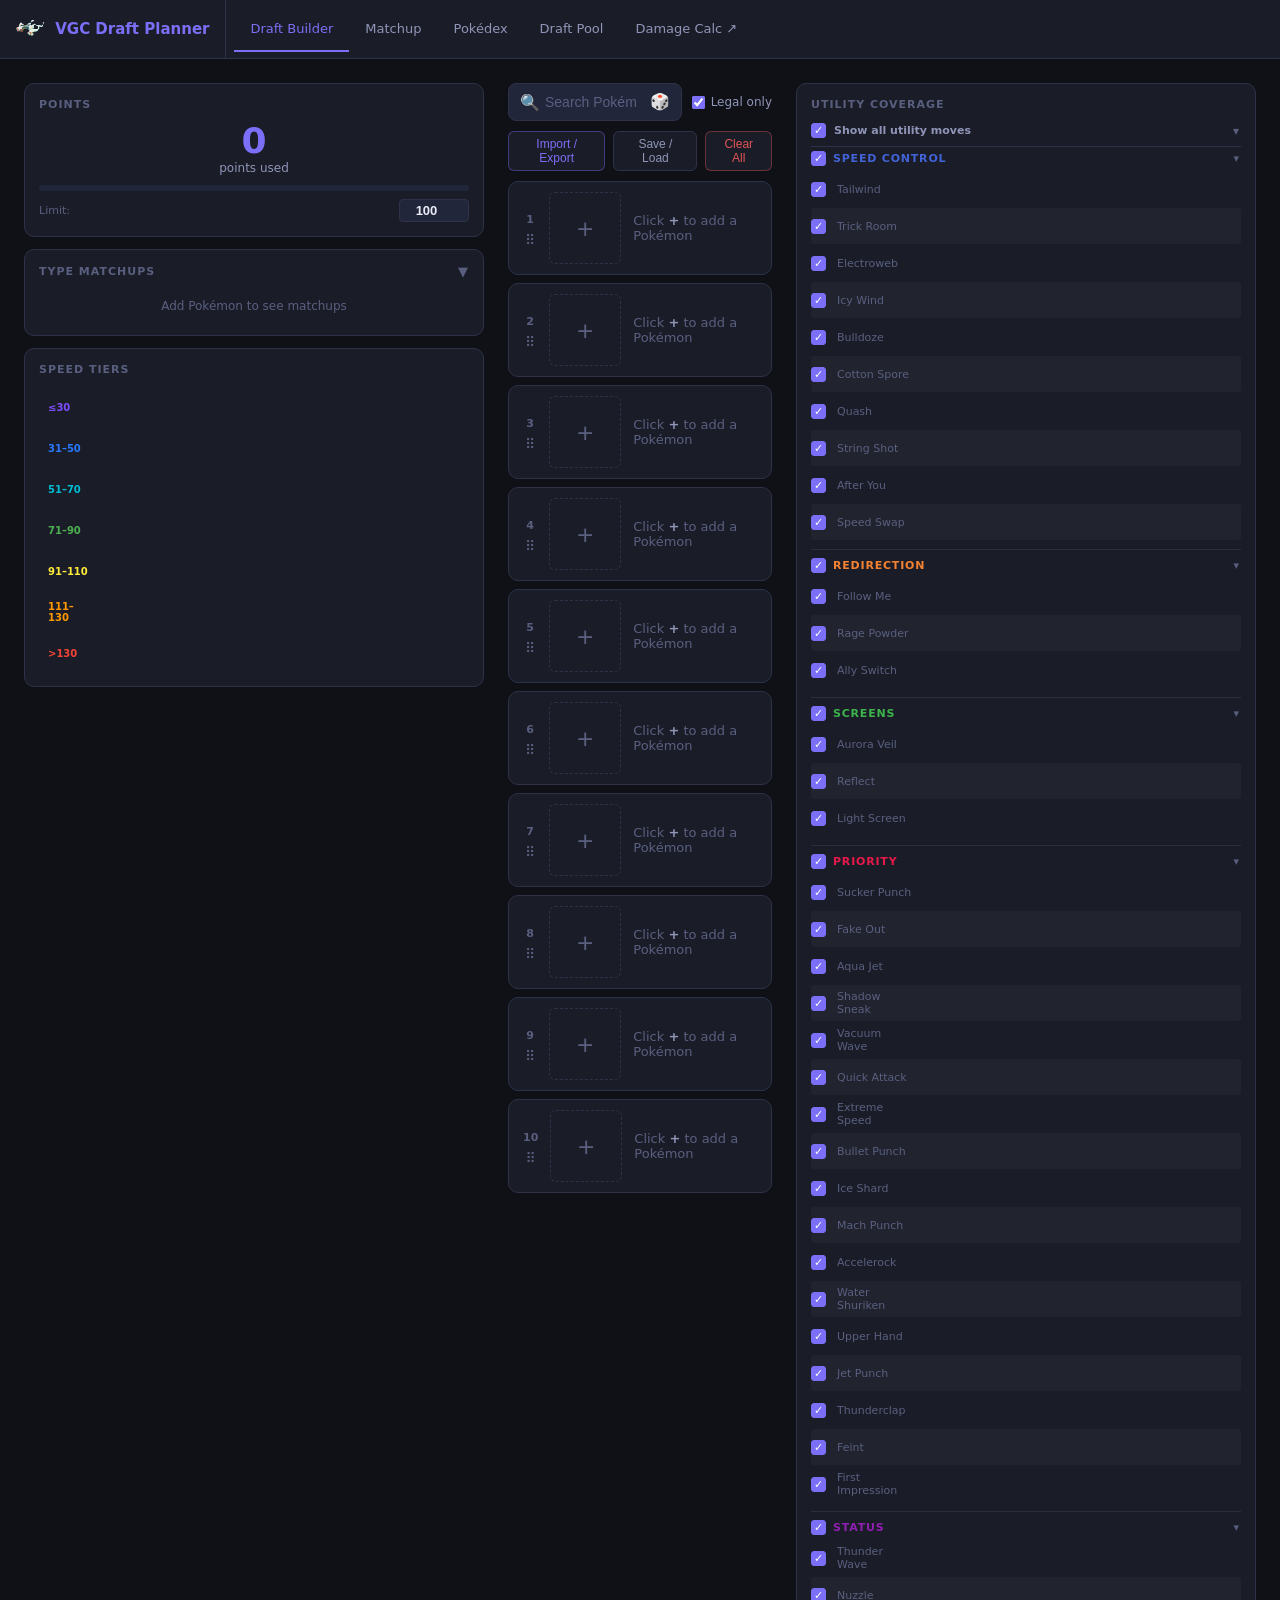
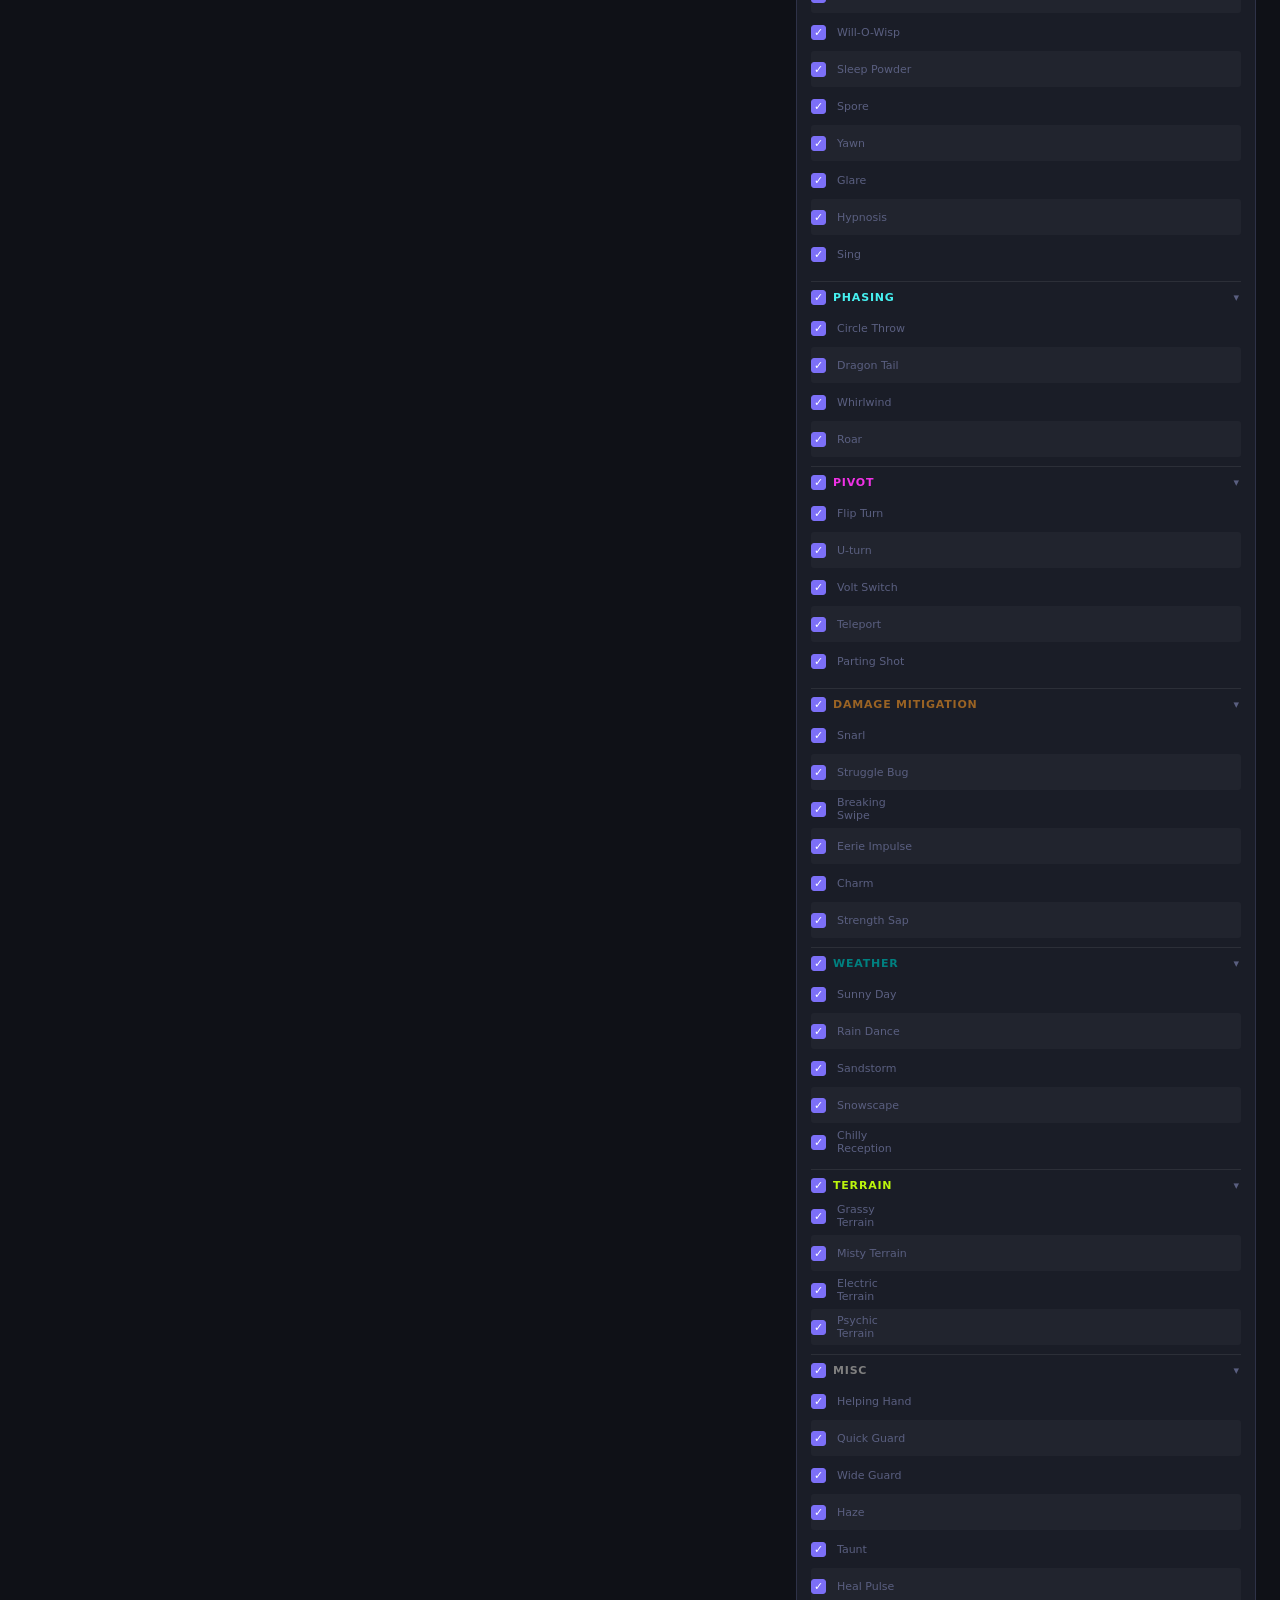
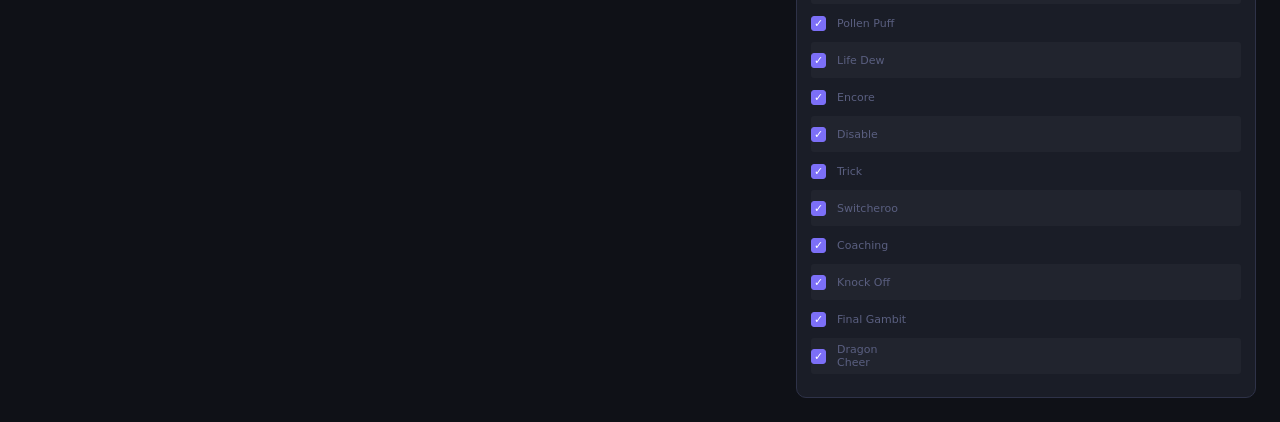
==== index.html @ 222e83c7 "Merge branch 'main' into feature/move-tooltips" ====
<!DOCTYPE html>
<html lang="en">
<head>
<meta charset="UTF-8">
<meta name="viewport" content="width=device-width, initial-scale=1.0">
<title>VGC Draft Planner</title>
<style>
:root{
  --bg:#0f1117;--bg2:#1a1d27;--bg3:#22263a;--border:#2e3248;
  --text:#e8eaf6;--text2:#9095b8;--text3:#5a5f80;
  --accent:#7c6ff7;--red:#e05555;--green:#60a5fa;--yellow:#f0c060;
}
*{box-sizing:border-box;margin:0;padding:0;}
body{font-family:'Segoe UI',system-ui,sans-serif;background:var(--bg);color:var(--text);min-height:100vh;}

.type-badge{display:inline-block;padding:2px 8px;border-radius:4px;font-size:11px;font-weight:600;letter-spacing:0.5px;text-transform:uppercase;}
.t-Normal{background:#9199a1;color:#fff}.t-Fire{background:#e6724a;color:#fff}.t-Water{background:#539ddf;color:#fff}
.t-Grass{background:#5bbd58;color:#fff}.t-Electric{background:#f3d23b;color:#333}.t-Ice{background:#74cfc0;color:#fff}
.t-Fighting{background:#ce4069;color:#fff}.t-Poison{background:#ab6ac8;color:#fff}.t-Ground{background:#d97845;color:#fff}
.t-Flying{background:#89aae3;color:#fff}.t-Psychic{background:#f97176;color:#fff}.t-Bug{background:#90c12c;color:#fff}
.t-Rock{background:#c7b78b;color:#fff}.t-Ghost{background:#5269ac;color:#fff}.t-Dragon{background:#0b6dc3;color:#fff}
.t-Dark{background:#5a5366;color:#fff}.t-Steel{background:#5a8ea1;color:#fff}.t-Fairy{background:#ec8fe6;color:#fff}

nav{background:var(--bg2);border-bottom:1px solid var(--border);display:flex;align-items:center;padding:0 1rem;position:sticky;top:0;z-index:100;}
.nav-logo{font-size:15px;font-weight:700;color:var(--accent);padding:14px 16px 14px 0;margin-right:8px;border-right:1px solid var(--border);white-space:nowrap;}
.nav-tab{padding:14px 16px;font-size:13px;font-weight:500;cursor:pointer;border-bottom:2px solid transparent;color:var(--text2);transition:all 0.15s;white-space:nowrap;}
.nav-tab:hover{color:var(--text);}
.nav-tab.active{color:var(--accent);border-bottom-color:var(--accent);}
nav a.nav-tab{text-decoration:none;color:var(--text2);}
nav a.nav-tab:hover{color:var(--text);}

.view{display:none;padding:1.5rem;max-width:1400px;margin:0 auto;}
/* Draft Builder spreads wider than the other views so the rails hug the edges
   and the center column gets as much room as possible. */
#view-draft{max-width:1860px;}
#view-matchup{max-width:1860px;padding-top:0.75rem;}
.view.active{display:block;}

/* ── DRAFT LAYOUT: 3-column above 1200px, 2-column 960–1200, 1-column below ── */
.draft-layout{display:grid;gap:1.5rem;align-items:start;
  grid-template-columns:460px minmax(0,1fr) 460px;
  grid-template-areas:"left center right";}
.draft-layout .rail{display:flex;flex-direction:column;gap:12px;}
.draft-layout .rail-left{grid-area:left;}
.draft-layout .center-col{grid-area:center;min-width:0;}
.draft-layout .rail-right{grid-area:right;}
/* 2-column: team list beside a single rail (left panels stacked over Utility) */
@media(max-width:1200px){
  .draft-layout{grid-template-columns:minmax(0,1fr) 460px;
    grid-template-areas:"center left" "center right";
    align-content:start;}
  .draft-layout .rail-left{grid-area:left;}
  .draft-layout .rail-right{grid-area:right;}
}
/* 1-column: team list first, then supporting panels */
@media(max-width:960px){
  .draft-layout{grid-template-columns:1fr;
    grid-template-areas:"center" "left" "right";}
}
.draft-team{display:flex;flex-direction:column;gap:8px;}
.draft-toolbar{display:flex;align-items:center;gap:8px;margin-bottom:10px;}

.desktop-only{display:inline-flex;}
.mobile-only{display:none;}
@media(max-width:960px){
  .desktop-only{display:none;}
  .mobile-only{display:flex;}
}
.toolbar-btn{background:var(--bg2);border:1px solid var(--border);border-radius:6px;color:var(--text2);cursor:pointer;font-size:12px;padding:5px 12px;}
.toolbar-btn:hover{color:var(--text);border-color:var(--accent);}
.toolbar-btn.toolbar-btn-accent{border-color:rgba(124,111,247,0.4);color:var(--accent);}
.toolbar-btn.toolbar-btn-accent:hover{background:rgba(124,111,247,0.12);}
.toolbar-btn.toolbar-btn-danger{border-color:rgba(224,85,85,0.4);color:var(--red);}
.toolbar-btn.toolbar-btn-danger:hover{background:rgba(224,85,85,0.12);border-color:var(--red);}
.toolbar-spacer{flex:1;}
/* Modal overlay */
.modal-overlay{position:fixed;inset:0;background:rgba(0,0,0,0.6);z-index:2000;display:flex;align-items:center;justify-content:center;padding:16px;}
.modal-overlay.hidden{display:none;}
.modal-box{background:var(--bg2);border:1px solid var(--border);border-radius:10px;padding:20px;width:100%;max-width:480px;display:flex;flex-direction:column;gap:14px;}
.modal-title{font-size:15px;font-weight:700;color:var(--text);}
.modal-input{background:var(--bg3);border:1px solid var(--border);border-radius:6px;color:var(--text);padding:8px 12px;font-size:13px;width:100%;outline:none;}
.modal-input:focus{border-color:var(--accent);}
.modal-btn-row{display:flex;gap:8px;justify-content:flex-end;}
.modal-btn{padding:6px 16px;border-radius:6px;font-size:13px;font-weight:600;cursor:pointer;border:1px solid var(--border);background:var(--bg3);color:var(--text2);}
.modal-btn:hover{color:var(--text);border-color:var(--accent);}
.modal-btn.primary{background:var(--accent);color:#fff;border-color:var(--accent);}
.modal-btn.primary:hover{opacity:0.85;}
.modal-btn.danger{border-color:rgba(224,85,85,0.5);color:var(--red);}
.modal-btn.danger:hover{background:rgba(224,85,85,0.1);}
/* Team list in load modal */
.team-list{display:flex;flex-direction:column;gap:6px;max-height:360px;overflow-y:auto;margin-top:4px;}
.team-list-item{display:flex;align-items:center;gap:8px;padding:8px 10px;background:var(--bg3);border:1px solid var(--border);border-radius:6px;}
.team-list-item.active-team{border-color:rgba(124,111,247,0.6);background:rgba(124,111,247,0.08);}
.team-list-name{flex:1;font-size:13px;font-weight:600;min-width:0;overflow:hidden;text-overflow:ellipsis;white-space:nowrap;}
.team-list-date{font-size:11px;color:var(--text3);white-space:nowrap;}
.team-list-empty{color:var(--text3);font-size:13px;text-align:center;padding:20px 0;}
/* Paste modal */
.paste-textarea{background:var(--bg3);border:1px solid var(--border);border-radius:6px;color:var(--text);padding:10px 12px;font-size:12px;font-family:monospace;width:100%;min-height:320px;resize:vertical;outline:none;line-height:1.6;}
.paste-textarea:focus{border-color:var(--accent);}

/* SLOT - the card is a container; an inner unified grid reflows its cells in
   response to the card's own width (container query), so the sprite block, info,
   moves and matchups migrate together as space changes. */
.draft-slot{background:var(--bg2);border:1px solid var(--border);border-radius:10px;padding:10px 14px;transition:border-color 0.15s,opacity 0.15s;container-type:inline-size;}
.draft-slot.drag-over{border-color:var(--accent);background:rgba(124,111,247,0.08);}
.draft-slot.dragging{opacity:0.4;}
.slot-sprite-empty{width:72px;height:72px;border:1px dashed var(--border);border-radius:6px;display:flex;align-items:center;justify-content:center;color:var(--text3);font-size:22px;cursor:pointer;transition:border-color 0.15s,color 0.15s;}
.slot-sprite-empty:hover{border-color:var(--accent);color:var(--accent);}
/* Slot popover */
.slot-popover{position:absolute;z-index:300;background:var(--bg2);border:1px solid var(--accent);border-radius:10px;padding:8px;width:280px;box-shadow:0 8px 24px rgba(0,0,0,0.4);}
.slot-popover input{width:100%;background:var(--bg3);border:1px solid var(--border);border-radius:6px;padding:8px 12px 8px 32px;color:var(--text);font-size:13px;outline:none;}
.slot-popover input:focus{border-color:var(--accent);}
.slot-popover input::placeholder{color:var(--text3);}
.slot-popover-icon{position:absolute;left:20px;top:22px;color:var(--text3);font-size:13px;pointer-events:none;}
.slot-popover-results{max-height:220px;overflow-y:auto;margin-top:6px;}
.slot-pop-item{display:flex;align-items:center;gap:8px;padding:6px 8px;cursor:pointer;border-radius:6px;transition:background 0.1s;}
.slot-pop-item:hover,.slot-pop-item.highlighted{background:var(--bg3);}
.slot-pop-item.already-in{opacity:0.4;pointer-events:none;}
.slot-pop-item.illegal-r .slot-pop-sprite{opacity:0.35;filter:grayscale(80%);}
.slot-pop-sprite{width:32px;height:32px;image-rendering:auto;flex-shrink:0;}
.slot-pop-name{font-size:12px;font-weight:600;}
.slot-pop-sub{font-size:10px;color:var(--text2);margin-top:1px;display:flex;gap:4px;align-items:center;}
.slot-pop-pts{font-size:11px;font-weight:700;margin-left:auto;flex-shrink:0;}
.drag-handle{cursor:grab;color:var(--text3);font-size:14px;padding:0 2px;flex-shrink:0;padding-top:22px;touch-action:none;user-select:none;}
.drag-handle:active{cursor:grabbing;}
.draft-slot.illegal-slot{border-color:#3d2525;}
.draft-slot:hover{border-color:#3e4460;}
/* ── UNIFIED CARD GRID - two fixed states, one breakpoint ────────────────────
   DESKTOP: sprite+types | info(abilities,stats)+matchups+moves | bars chart.
            Expand reveals the radar.
   MOBILE:  sprite+types+matchups | info(abilities,stats)+moves.
            Expand reveals radar + bars. */
.slot-grid{display:grid;gap:6px 14px;align-items:start;--spr:144px;
  grid-template-columns:auto var(--spr) minmax(0,1.5fr) minmax(0,1fr) auto;
  grid-template-areas:"rail sprite main radar ctrl";}
.sg-rail{grid-area:rail;display:flex;flex-direction:column;align-items:center;gap:6px;padding-top:4px;}
.sg-sprite{grid-area:sprite;display:flex;flex-direction:column;align-items:center;gap:4px;width:144px;}
.sp-types{display:flex;flex-wrap:wrap;gap:4px;justify-content:center;}
.sg-sprite>.sp-match{display:none;}   /* sprite-column matchups: mobile only */
/* Main column flows info → matchups → moves as a single stack, independent of the
   sprite's fixed height (no row-height coupling, so no gaps). */
.sg-main{grid-area:main;min-width:0;display:flex;flex-direction:column;gap:6px;}
.sg-main>.sg-moves-primary{display:none;}   /* mobile-only top-5 moves cell */
.move-more{font-size:10px;font-weight:700;color:var(--accent);padding:1px 6px;align-self:center;cursor:pointer;border-radius:3px;border:1px solid rgba(124,111,247,0.35);background:rgba(124,111,247,0.12);}
.move-more:hover{background:rgba(124,111,247,0.22);}
/* tooltip content rows (utility moves in priority order) */
.mv-tip-row{display:flex;justify-content:space-between;gap:14px;padding:2px 0;}
.mv-tip-name{font-weight:600;}
.mv-tip-cat{color:var(--accent,#7c6ff7);font-size:11px;white-space:nowrap;}
.sg-radar{grid-area:radar;min-width:0;position:relative;display:flex;justify-content:center;align-items:center;align-self:center;padding-top:20px;}
.sg-radar .stat-bars-large{min-width:0;width:100%;}
.sg-radar canvas{max-width:100%;height:auto;}
.chart-toggle{position:absolute;top:0;left:0;z-index:2;font-size:10px;font-weight:700;
  padding:2px 7px;border-radius:4px;cursor:pointer;white-space:nowrap;
  background:var(--bg3);color:var(--text2);border:1px solid var(--border);transition:background 0.15s,color 0.15s;}
.chart-toggle:hover{background:rgba(124,111,247,0.18);color:var(--accent);border-color:rgba(124,111,247,0.4);}
.sg-ctrl{grid-area:ctrl;display:flex;flex-direction:column;align-items:center;gap:5px;}
.sg-exp{grid-area:exp;}
/* Desktop: radar is always shown in its column, so the expand button and the
   expandable panel are unnecessary. */
.slot-grid>.sg-ctrl .slot-expand{display:none;}
.slot-grid>.sg-exp{display:none;}
/* Forces resistances/immunities onto their own line after the weaknesses. */
.match-break{flex-basis:100%;height:0;}
.sg-exp-chart{position:relative;padding-top:20px;}
.sg-exp-chart .stat-bars-large{min-width:0;}

/* MOBILE: matchups join the sprite column; desktop matchups copy hides; the radar
   moves into the expand reveal. */
@container (max-width:560px){
  .slot-grid{--spr:128px;
    grid-template-columns:auto var(--spr) minmax(0,1fr) auto;
    grid-template-areas:
      "rail sprite main ctrl"
      "exp  exp    exp  exp";}
  .sg-main>.sg-moves{display:none;}              /* desktop "all moves" hidden on mobile */
  .sg-main>.sg-moves-primary{display:flex;flex-wrap:wrap;gap:4px;}   /* top-5 + "n more" */
  .sg-moves-overflow{display:flex;flex-wrap:wrap;gap:4px;margin-bottom:8px;}
  .sg-moves-primary .move-tag,.sg-moves-overflow .move-tag{font-size:9px;padding:1px 5px;color:#fff;}
  .sg-sprite{width:128px;}
  .slot-sprite-wrap{width:128px;height:128px;}
  .slot-sprite-wrap .slot-sprite{width:128px;height:128px;}
  .sprite-pts{font-size:22px;top:4px;left:6px;}
  .sprite-name{font-size:15px;padding:6px 4px 5px;}
  .sprite-name.n-med{font-size:13px;}
  .sprite-name.n-long{font-size:11px;}
  .sprite-name.n-xl{font-size:9px;}
  .sg-sprite>.sp-match{display:flex;flex-wrap:wrap;gap:3px;justify-content:center;}
  .sg-main>.sg-match{display:none;}   /* hide the desktop matchups copy on mobile */
  .slot-grid>.sg-radar{display:none;}        /* always-on radar hidden; shown in expand */
  .slot-grid>.sg-ctrl .slot-expand{display:block;}   /* expand button returns */
  .slot-grid>.sg-exp{display:none;}                  /* collapsed by default... */
  .slot-grid>.sg-exp.open{display:flex;}             /* ...revealed only when expanded */
}

.slot-num{font-size:11px;color:var(--text3);font-weight:600;text-align:center;}
.sg-rail .slot-num{padding-top:0;}
.sg-rail .drag-handle{padding-top:0;padding:0 2px;}

/* ── SPRITE BLOCK: enlarged sprite with points + name overlaid. ── */
.slot-sprite-wrap{position:relative;display:block;width:144px;height:144px;flex-shrink:0;}
.slot-sprite-wrap .slot-sprite{position:absolute;inset:0;margin:auto;width:144px;height:144px;object-fit:contain;image-rendering:auto;display:block;}
.slot-sprite.illegal-img{opacity:0.3;filter:grayscale(90%);}
.sprite-pts{position:absolute;top:5px;left:7px;z-index:2;font-size:24px;font-weight:800;color:#fff;line-height:1;
  text-shadow:-1.5px -1.5px 0 #000,1.5px -1.5px 0 #000,-1.5px 1.5px 0 #000,1.5px 1.5px 0 #000,0 0 3px #000;}
.sprite-pts.illegal-pts{color:var(--red);}
.sprite-name{position:absolute;left:0;right:0;bottom:0;z-index:2;padding:7px 5px 6px;text-align:center;color:#fff;font-weight:800;line-height:1.05;white-space:nowrap;font-size:16px;
  text-shadow:-1.5px -1.5px 0 #000,1.5px -1.5px 0 #000,-1.5px 1.5px 0 #000,1.5px 1.5px 0 #000,0 0 3px #000;}
.sprite-name.n-med{font-size:13px;}
.sprite-name.n-long{font-size:11px;}
.sprite-name.n-xl{font-size:10px;}
.sg-sprite>.slot-pts-display{display:none;}
.slot-matchups{display:flex;flex-wrap:wrap;gap:3px;align-content:start;}
.slot-types{display:flex;flex-wrap:wrap;gap:4px;margin-bottom:4px;}

.slot-alt-form-btn{display:block;width:100%;padding:2px 4px;font-size:9px;font-weight:700;background:rgba(124,111,247,0.15);border:1px solid rgba(124,111,247,0.35);color:var(--accent);border-radius:3px;cursor:pointer;text-align:center;white-space:nowrap;transition:background 0.15s;}
.slot-alt-form-btn:hover{background:rgba(124,111,247,0.28);}
.slot-alt-form-btn.active{background:rgba(124,111,247,0.3);border-color:rgba(124,111,247,0.65);}
.slot-alt-form-placeholder{height:21px;}
.slot-pts-display{font-size:20px;font-weight:700;color:#fff;line-height:1;}
.slot-pts-display.illegal-pts{color:var(--red);font-size:13px;}

.slot-row{display:flex;align-items:flex-start;justify-content:space-between;gap:8px;margin-top:4px;}
.slot-row:first-child{margin-top:0;}
.slot-row-left{display:flex;flex-wrap:wrap;gap:4px;flex:1;min-width:0;}
.slot-row-right{display:flex;flex-wrap:wrap;gap:3px;justify-content:flex-end;flex-shrink:0;max-width:45%;}
.slot-name{font-size:14px;font-weight:700;}
.slot-name.illegal-name{color:var(--text3);}
.ability-tag{font-size:11px;font-weight:600;padding:3px 9px;border-radius:12px;background:rgba(124,111,247,0.15);color:#a89df9;border:1px solid rgba(124,111,247,0.3);}
.slot-bst{font-size:11px;color:var(--text3);}

/* compact stat numbers */
.slot-stats-compact{display:flex;gap:6px;flex-wrap:wrap;margin-top:4px;}
.stat-num{font-size:10px;color:var(--text2);}
.stat-num span{color:var(--text);font-weight:600;}

/* matchup badges - compact right-aligned */
.tm-weak-sm{font-size:9px;font-weight:700;padding:1px 5px;border-radius:3px;background:rgba(224,85,85,0.2);color:var(--red);border:1px solid rgba(224,85,85,0.3);white-space:nowrap;}
.tm-weak-sm.tm-4x{background:rgba(224,85,85,0.38);border-color:rgba(224,85,85,0.65);color:#ff8080;}
.tm-resist-sm{font-size:9px;font-weight:700;padding:1px 5px;border-radius:3px;background:rgba(96,165,250,0.12);color:var(--green);border:1px solid rgba(96,165,250,0.25);white-space:nowrap;}
.tm-resist-sm.tm-quarter{background:rgba(96,165,250,0.25);border-color:rgba(96,165,250,0.5);color:#93c5fd;}
.tm-immune-sm{font-size:9px;font-weight:700;padding:1px 5px;border-radius:3px;background:rgba(90,83,102,0.25);color:#888;border:1px solid rgba(90,83,102,0.35);white-space:nowrap;}

.slot-moves{display:flex;gap:4px;flex-wrap:wrap;align-content:start;}
.sg-moves:empty,.sg-moves-primary:empty{display:none;}
.move-tag{font-size:10px;background:var(--bg3);border:1px solid var(--border);padding:1px 6px;border-radius:3px;color:var(--text2);}

/* empty slot row */
.slot-empty-row{display:flex;align-items:center;gap:12px;}
.slot-empty-msg{flex:1;min-width:0;color:var(--text3);font-size:13px;}

/* right controls */
.slot-right{display:flex;flex-direction:column;align-items:center;gap:5px;flex-shrink:0;}
.slot-remove{background:none;border:none;color:var(--text3);cursor:pointer;font-size:20px;line-height:1;padding:3px 5px;border-radius:4px;}
.slot-remove:hover{color:var(--red);background:rgba(224,85,85,0.1);}
.slot-undo{background:none;border:1px solid var(--border);border-radius:4px;color:var(--text3);cursor:pointer;font-size:10px;font-weight:600;padding:2px 6px;white-space:nowrap;transition:color 0.15s,border-color 0.15s;}
.slot-undo:hover{color:var(--accent);border-color:var(--accent);}
.slot-expand{background:none;border:1px solid var(--border);color:var(--text3);cursor:pointer;font-size:11px;padding:3px 7px;border-radius:4px;white-space:nowrap;}
.slot-expand:hover{color:var(--text);border-color:var(--accent);}

/* EXPANDED PANEL */
.slot-expanded-panel{display:none;margin-top:10px;padding-top:10px;border-top:1px solid var(--border);}
.slot-expanded-panel.open{display:flex;flex-direction:column;gap:12px;}
.expanded-top{display:flex;gap:16px;align-items:flex-start;flex-wrap:wrap;}
.radar-large-wrap{flex-shrink:0;}
.stat-bars-large{flex:1;min-width:160px;display:flex;flex-direction:column;gap:5px;background:var(--bg3);border-radius:8px;padding:10px;}
.stat-bar-row{display:flex;align-items:center;gap:6px;}
.stat-bar-label{font-size:10px;font-weight:600;width:28px;text-align:right;flex-shrink:0;}
.stat-bar-bg{flex:1;height:8px;background:var(--bg3);border-radius:4px;overflow:hidden;}
.stat-bar-fill{height:100%;border-radius:4px;}
.stat-bar-val{font-size:10px;color:var(--text2);width:28px;text-align:right;flex-shrink:0;}

/* SEARCH */
.search-row{display:flex;align-items:center;gap:10px;margin-bottom:10px;}
.search-box{position:relative;flex:1;}
.search-box input{width:100%;background:var(--bg3);border:1px solid var(--border);border-radius:8px;padding:10px 44px 10px 36px;color:var(--text);font-size:14px;outline:none;}
.search-box input:focus{border-color:var(--accent);}
.search-box input::placeholder{color:var(--text3);}
.search-legal-label{display:flex;align-items:center;gap:6px;font-size:12px;color:var(--text2);cursor:pointer;white-space:nowrap;}
.search-icon{position:absolute;left:12px;top:50%;transform:translateY(-50%);color:var(--text3);pointer-events:none;}
.random-btn{position:absolute;right:10px;top:50%;transform:translateY(-50%);background:none;border:none;cursor:pointer;font-size:16px;color:var(--text3);padding:2px;line-height:1;transition:color 0.15s;}
.random-btn:hover{color:var(--accent);}
.search-results{position:absolute;top:calc(100% + 4px);left:0;right:0;z-index:200;background:var(--bg2);border:1px solid var(--border);border-radius:8px;max-height:320px;overflow-y:auto;display:none;}
.search-results.open{display:block;}
.sr-item{display:flex;align-items:center;gap:10px;padding:8px 12px;cursor:pointer;transition:background 0.1s;border-bottom:1px solid var(--border);}
.sr-item:last-child{border-bottom:none;}
.sr-item:hover,.sr-item.highlighted{background:var(--bg3);}
.sr-item.already-in{opacity:0.4;pointer-events:none;}
.sr-item.illegal-r .sr-sprite{opacity:0.35;filter:grayscale(80%);}
.sr-sprite{width:36px;height:36px;image-rendering:auto;flex-shrink:0;}
.sr-name{font-size:13px;font-weight:600;}
.sr-sub{font-size:11px;color:var(--text2);margin-top:2px;display:flex;gap:5px;align-items:center;}
.sr-pts{font-size:11px;font-weight:700;margin-left:auto;flex-shrink:0;}

/* SIDEBAR */
.card{background:var(--bg2);border:1px solid var(--border);border-radius:10px;padding:14px;}
.card-title{font-size:11px;font-weight:700;text-transform:uppercase;letter-spacing:1px;color:var(--text3);margin-bottom:12px;}
.points-display{text-align:center;margin-bottom:10px;}
.pts-num{font-size:36px;font-weight:700;color:var(--accent);line-height:1;}
.pts-lbl{font-size:12px;color:var(--text2);margin-top:2px;}
.pts-bar-bg{background:var(--bg3);border-radius:4px;height:6px;overflow:hidden;margin-top:10px;}
.pts-bar-fill{height:100%;border-radius:4px;background:var(--accent);transition:width 0.3s,background 0.3s;}
.pts-bar-fill.warn{background:var(--yellow);}
.pts-bar-fill.over{background:var(--red);}
.pts-limit-row{display:flex;justify-content:space-between;align-items:center;margin-top:8px;}
.pts-limit-lbl{font-size:11px;color:var(--text3);}
.pts-limit-inp{background:var(--bg3);border:1px solid var(--border);border-radius:4px;color:var(--text);font-size:13px;font-weight:600;width:70px;text-align:center;padding:3px 6px;outline:none;}
.pts-limit-inp:focus{border-color:var(--accent);}
.tm-grid{display:grid;grid-template-columns:repeat(6,1fr);gap:3px;}
.tm-cell{text-align:center;padding:4px 2px;border-radius:4px;transition:filter 0.1s;cursor:pointer;}
.tm-cell:hover{filter:brightness(1.15);}
.tm-cell.tm-pinned{filter:brightness(1.25);outline:2px solid #fff;outline-offset:-2px;}
.tmt{font-size:10px;line-height:1.05;font-weight:700;letter-spacing:-0.2px;}
.tmv{font-size:12px;font-weight:600;line-height:1.4;color:var(--text2);}

/* Expanded TM view */
.tm-exp-row{display:flex;align-items:center;gap:6px;padding:3px 0;}
.tm-exp-badge{display:flex;align-items:center;justify-content:space-between;border-radius:5px;padding:4px 8px;flex:1;cursor:pointer;transition:filter 0.1s;}
.tm-exp-badge:hover{filter:brightness(1.15);}
.tm-exp-badge.tm-pinned{outline:2px solid #fff;outline-offset:-2px;filter:brightness(1.25);}
.tm-exp-name{font-size:11px;font-weight:700;}
.tm-exp-ratio{font-size:11px;font-weight:700;}
.tm-section-divider{font-size:9px;font-weight:700;text-transform:uppercase;letter-spacing:1px;color:var(--text3);padding:6px 0 2px;border-top:1px solid var(--border);margin-top:2px;}
.tm-section-divider:first-child{border-top:none;padding-top:0;}
.speed-tiers{display:flex;flex-direction:column;gap:3px;}
.speed-row{display:flex;align-items:center;gap:6px;padding:3px 6px;border-radius:4px;min-height:38px;}
.speed-lbl{width:46px;font-size:10px;font-weight:600;text-align:left;flex-shrink:0;}
.speed-icons{display:flex;flex-wrap:wrap;gap:2px;flex:1;}
.util-section{margin-bottom:0;padding:8px 0;border-top:1px solid rgba(255,255,255,0.08);}
.util-section:first-child{border-top:none;padding-top:0;}
.util-section-head{display:flex;align-items:center;gap:7px;margin-bottom:5px;}
.util-section-title{font-size:11px;font-weight:800;text-transform:uppercase;letter-spacing:0.8px;cursor:pointer;flex:1;}
.util-cat-arrow{font-size:11px;color:var(--text3);cursor:pointer;padding:0 2px;flex-shrink:0;}
.util-cat-arrow:hover{color:var(--text2);}
.util-cat-body.collapsed{display:none;}
.util-row{display:flex;align-items:center;gap:7px;margin-bottom:1px;border-radius:3px;min-height:36px;}
.util-row:nth-child(even){background:rgba(255,255,255,0.03);}
.util-mn{font-size:11px;color:var(--text2);width:84px;flex-shrink:0;padding:2px 4px;}
.util-mn-none{color:var(--text3);}
.util-icons{display:flex;flex-wrap:wrap;gap:2px;padding:2px 0;}

/* ── Utility filter: custom checkboxes + master row + collapse ── */
.util-cb{flex-shrink:0;width:15px;height:15px;border:1.5px solid var(--text3);border-radius:3px;
  display:inline-flex;align-items:center;justify-content:center;cursor:pointer;
  font-size:11px;font-weight:800;line-height:1;color:#fff;background:transparent;
  transition:background 0.12s,border-color 0.12s;user-select:none;}
.util-cb:hover{border-color:var(--accent);}
.util-cb.cb-on{background:var(--accent);border-color:var(--accent);}
.util-cb.cb-dash{background:var(--accent);border-color:var(--accent);opacity:0.85;}
.util-master-row{display:flex;align-items:center;gap:8px;padding-bottom:8px;margin-bottom:4px;border-bottom:1px solid var(--border);}
.util-master-lbl{font-size:11px;font-weight:700;color:var(--text2);cursor:pointer;flex:1;}
.util-collapse-arrow{font-size:12px;color:var(--text3);cursor:pointer;padding:0 2px;}
.util-collapse-arrow:hover{color:var(--text2);}
.util-body.collapsed{display:none;}


/* INDEX */
.filters{display:flex;flex-wrap:wrap;gap:8px;margin-bottom:16px;align-items:center;position:sticky;top:50px;z-index:50;background:var(--bg);padding:8px 0;}
.fi{background:var(--bg2);border:1px solid var(--border);border-radius:6px;padding:7px 12px;color:var(--text);font-size:13px;outline:none;}
.fi-multi-wrap{position:relative;}
.fi-multi-display{background:var(--bg2);border:1px solid var(--border);border-radius:6px;padding:7px 12px;color:var(--text);font-size:13px;cursor:pointer;white-space:nowrap;user-select:none;min-width:110px;}
.fi-multi-display:hover{border-color:var(--accent);}
.fi-multi-display.active{border-color:var(--accent);color:var(--accent);}
.fi-arrow{font-size:10px;margin-left:4px;}
.fi-multi-dropdown{display:none;position:absolute;top:calc(100% + 4px);left:0;z-index:200;background:var(--bg2);border:1px solid var(--border);border-radius:8px;padding:6px;min-width:160px;max-height:260px;overflow-y:auto;box-shadow:0 8px 24px rgba(0,0,0,0.4);}
.fi-multi-dropdown.open{display:block;}
.fi-multi-opt{display:flex;align-items:center;gap:8px;padding:5px 8px;border-radius:4px;cursor:pointer;font-size:12px;color:var(--text2);}
.fi-multi-opt:hover{background:var(--bg3);}
.fi-multi-opt input{accent-color:var(--accent);flex-shrink:0;}
.fi-multi-opt.checked{color:var(--text);}
.fi-multi-section{font-size:10px;font-weight:700;text-transform:uppercase;letter-spacing:0.8px;color:var(--text3);padding:6px 8px 2px;margin-top:4px;border-top:1px solid var(--border);}
.fi-multi-section:first-child{border-top:none;margin-top:0;}
.fi:focus{border-color:var(--accent);}
.fi::placeholder{color:var(--text3);}
select.fi option{background:var(--bg2);}
.res-count{font-size:12px;color:var(--text3);margin-left:auto;}
.idx-tbl{width:100%;border-collapse:collapse;font-size:13px;}
.idx-tbl th{background:var(--bg2);padding:8px 10px;text-align:left;font-size:10px;font-weight:700;text-transform:uppercase;letter-spacing:0.8px;color:var(--text3);border-bottom:1px solid var(--border);cursor:pointer;white-space:nowrap;position:sticky;top:0;z-index:10;box-shadow:0 1px 0 var(--border);}
.idx-tbl th:hover{color:var(--text);}
.idx-tbl th.sa::after{content:" ▲";}
.idx-tbl th.sd::after{content:" ▼";}
/* first data row gets extra top padding to clear the sticky header */
.idx-tbl tbody tr:first-child td{padding-top:14px;}
.idx-tbl td{padding:6px 10px;border-bottom:1px solid rgba(46,50,72,0.5);vertical-align:middle;}
.idx-tbl tr.illegal td{opacity:0.38;}
.idx-tbl tr.data-row{cursor:pointer;}
.idx-tbl tr.data-row:hover td{background:var(--bg2);}
.idx-tbl tr.data-row.expanded td{background:var(--bg2);}
.idx-exp-row td{background:var(--bg3) !important;padding:12px 14px;}
.idx-exp-row.illegal td{opacity:0.5;}
.idx-expanded{display:flex;gap:20px;align-items:flex-start;flex-wrap:wrap;}
.idx-exp-radar{flex-shrink:0;}
.idx-exp-stats{flex:1;min-width:160px;display:flex;flex-direction:column;gap:5px;background:var(--bg3);border-radius:8px;padding:10px;}
.idx-exp-right{flex:1;min-width:200px;display:flex;flex-direction:column;gap:10px;}
.idx-exp-section-title{font-size:10px;font-weight:700;text-transform:uppercase;letter-spacing:0.8px;color:var(--text3);margin-bottom:4px;}
.idx-exp-tm{display:flex;flex-wrap:wrap;gap:3px;margin-bottom:6px;}
.idx-exp-moves{display:flex;flex-wrap:wrap;gap:4px;}
.idx-tbl tr:hover td{background:var(--bg2);}
.tbl-icon{width:40px;height:40px;image-rendering:pixelated;display:block;}

/* POOL */
.pool-header{display:flex;align-items:center;gap:12px;margin-bottom:1.5rem;flex-wrap:wrap;}
.pool-search{background:var(--bg2);border:1px solid var(--border);border-radius:6px;padding:7px 12px;color:var(--text);font-size:13px;outline:none;width:200px;}
.pool-search:focus{border-color:var(--accent);}
.pool-search::placeholder{color:var(--text3);}
.pool-grid{display:flex;flex-direction:column;gap:24px;}
.pool-tier-hdr{display:flex;align-items:center;gap:10px;margin-bottom:10px;padding-bottom:8px;border-bottom:1px solid var(--border);}
.pool-tier-pts{font-size:22px;font-weight:700;color:var(--accent);}
.pool-tier-lbl{font-size:12px;color:var(--text3);}
.pool-tier-cnt{font-size:12px;color:var(--text3);margin-left:auto;}
.pool-pokemon{display:flex;flex-wrap:wrap;gap:8px;}
.pool-mon{display:flex;flex-direction:column;align-items:center;background:var(--bg2);border:1px solid var(--border);border-radius:6px;padding:5px;width:68px;cursor:pointer;transition:border-color 0.15s;}
.pool-mon:hover{border-color:var(--accent);}
.pool-mon img{width:40px;height:40px;image-rendering:pixelated;}
.pool-mon-name{font-size:9px;color:var(--text2);text-align:center;margin-top:3px;line-height:1.2;word-break:break-word;}

::-webkit-scrollbar{width:6px;height:6px;}
.toast{position:fixed;bottom:24px;left:50%;transform:translateX(-50%);background:var(--bg2);border:1px solid var(--border);border-radius:8px;padding:10px 20px;font-size:13px;color:var(--text);box-shadow:0 4px 16px rgba(0,0,0,0.4);z-index:9999;opacity:0;transition:opacity 0.2s;pointer-events:none;}
.toast.show{opacity:1;}
.toast.toast-warn{border-color:var(--yellow);color:var(--yellow);}
.toast.toast-ok{border-color:var(--green);color:var(--green);}
::-webkit-scrollbar-track{background:var(--bg2);}
::-webkit-scrollbar-thumb{background:var(--border);border-radius:3px;}
@media(max-width:600px){.view{padding:1rem 0.75rem;}nav{overflow-x:auto;}.nav-tab{font-size:12px;padding:12px 10px;}}
/* ══════════ MATCHUP VIEW ══════════ */
.mu-layout{display:grid;gap:1rem;align-items:start;
  grid-template-columns:minmax(250px,1fr) minmax(380px,460px) minmax(250px,1fr);}
@media(max-width:1100px){
  .mu-layout{grid-template-columns:1fr 1fr;grid-template-areas:"teamA teamB" "center center";}
  .mu-col-A{grid-area:teamA;}.mu-col-B{grid-area:teamB;}.mu-center{grid-area:center;}
}
@media(max-width:680px){
  .mu-layout{grid-template-columns:1fr;grid-template-areas:"teamA" "center" "teamB";}
}
.mu-team-col{display:flex;flex-direction:column;gap:7px;}
.mu-team-head{display:flex;align-items:center;gap:8px;padding-bottom:6px;border-bottom:2px solid var(--border);}
.mu-col-A .mu-team-head{border-bottom-color:var(--accent);}
.mu-col-B .mu-team-head{border-bottom-color:var(--yellow);}
.mu-team-name{flex:1;min-width:0;background:transparent;border:1px solid transparent;border-radius:6px;color:var(--text);font-size:14px;font-weight:700;font-family:inherit;padding:3px 6px;outline:none;}
.mu-team-name:hover{border-color:var(--border);}
.mu-team-name:focus{border-color:var(--accent);background:var(--bg2);}
.mu-col-A .mu-team-name{color:var(--accent);}
.mu-col-B .mu-team-name{color:var(--yellow);}
.mu-toolbar{display:flex;gap:5px;flex-shrink:0;}
.mu-tb-btn{background:var(--bg2);border:1px solid var(--border);border-radius:6px;color:var(--text2);cursor:pointer;font-size:11px;padding:4px 9px;white-space:nowrap;}
.mu-tb-btn:hover{color:var(--text);border-color:var(--accent);}
.mu-list{display:flex;flex-direction:column;gap:7px;}

.mu-row{display:flex;align-items:center;gap:10px;background:var(--bg2);border:1px solid var(--border);border-radius:8px;padding:7px 8px;position:relative;cursor:pointer;transition:border-color .12s,background .12s;}
.mu-row:hover{border-color:var(--accent);}
.mu-row.mu-lead{border-color:var(--yellow);background:rgba(240,192,96,0.07);}
.mu-col-A .mu-row.mu-lead{box-shadow:inset 3px 0 0 var(--accent);}
.mu-col-B .mu-row.mu-lead{box-shadow:inset 3px 0 0 var(--yellow);}
.mu-icon{width:55px;height:55px;flex-shrink:0;object-fit:contain;}
.mu-main{flex:1;min-width:0;display:flex;flex-direction:column;gap:5px;}
.mu-nameline{display:flex;align-items:center;gap:7px;}
.mu-name{font-size:14px;font-weight:600;white-space:nowrap;overflow:hidden;text-overflow:ellipsis;}
.mu-types{display:flex;gap:4px;flex-shrink:0;}
.mu-types .type-badge{font-size:11px;padding:1px 6px;}
.mu-sub{display:flex;align-items:center;gap:8px;flex-wrap:wrap;}
.mu-spe{font-size:12.5px;color:var(--text3);white-space:nowrap;cursor:pointer;border:1px solid transparent;border-radius:4px;padding:2px 6px;}
.mu-spe:hover{border-color:var(--border);background:var(--bg3);}
.mu-spe b{color:var(--green);font-weight:700;}
.mu-spe .mu-bm{font-size:10px;color:var(--text3);font-weight:700;margin-left:3px;}
.mu-spe .mu-modtag{font-size:10px;color:var(--yellow);font-weight:700;margin-left:3px;}
.mu-abil{display:flex;flex-wrap:wrap;gap:4px;min-width:0;flex:1;}
.mu-abil .ability-tag{font-size:11.5px;padding:2px 9px;}
.mu-cov-btn{align-self:center;margin-top:20px;display:flex;flex-direction:column;align-items:center;justify-content:center;gap:2px;font-size:11px;font-weight:700;color:#fff;cursor:pointer;border:none;border-radius:3px;padding:3px 12px;background:var(--accent);white-space:nowrap;flex-shrink:0;}
.mu-cov-btn:hover{background:#6a5cf0;}
.mu-cov-btn .mu-ct{display:inline-block;background:rgba(255,255,255,0.22);color:#fff;border-radius:4px;padding:0 6px;font-weight:800;font-size:12px;}
.mu-empty{justify-content:center;color:var(--text3);font-size:12px;min-height:56px;border-style:dashed;}
.mu-remove{position:absolute;top:4px;right:4px;background:none;border:none;color:var(--text3);cursor:pointer;font-size:17px;line-height:1;padding:1px 5px;border-radius:4px;}
.mu-remove:hover{color:var(--red);background:rgba(224,85,85,0.1);}
.mu-undo{margin-left:10px;background:none;border:1px solid var(--border);border-radius:4px;color:var(--text3);cursor:pointer;font-size:10px;font-weight:600;padding:2px 7px;white-space:nowrap;}
.mu-undo:hover{color:var(--accent);border-color:var(--accent);}

/* popovers */
.mu-pop{position:absolute;z-index:2500;background:var(--bg2);border:1px solid var(--accent);border-radius:10px;padding:10px;box-shadow:0 10px 30px rgba(0,0,0,.5);}
.mu-pop-title{font-size:10px;font-weight:800;text-transform:uppercase;letter-spacing:.6px;color:var(--text2);margin-bottom:8px;display:flex;align-items:center;gap:6px;}
.mu-pop-title .mu-sp{flex:1;}
.mu-pop-x{cursor:pointer;color:var(--text3);font-size:13px;}.mu-pop-x:hover{color:var(--red);}
.mu-cov-grid{display:grid;grid-template-columns:repeat(3,1fr);gap:4px;width:280px;}
.mu-cov-opt{display:flex;align-items:center;gap:6px;border-radius:5px;padding:4px 6px;cursor:pointer;border:1px solid var(--border);font-size:11px;font-weight:600;}
.mu-cov-opt .mu-dot{width:12px;height:12px;border-radius:3px;flex-shrink:0;opacity:.3;}
.mu-cov-opt.mu-on{border-color:var(--text2);}.mu-cov-opt.mu-on .mu-dot{opacity:1;}
.mu-cov-opt:hover{border-color:var(--accent);}
.mu-cov-actions{display:flex;gap:6px;margin-top:8px;}
.mu-cov-act{flex:1;font-size:10px;font-weight:700;text-align:center;border:1px solid var(--border);border-radius:5px;padding:4px;cursor:pointer;color:var(--text2);background:var(--bg3);}
.mu-cov-act:hover{border-color:var(--accent);color:var(--text);}
.mu-spd-menu{width:236px;}
.mu-spd-opt{display:flex;align-items:center;gap:8px;border-radius:5px;padding:5px 7px;cursor:pointer;font-size:11px;border:1px solid transparent;}
.mu-spd-opt:hover{background:var(--bg3);}
.mu-spd-opt.mu-sel{border-color:var(--accent);background:rgba(124,111,247,.1);}
.mu-spd-opt .mu-lbl{flex:1;}.mu-spd-opt .mu-num{font-weight:700;color:var(--green);}
.mu-spd-mod{margin-top:8px;border-top:1px solid var(--border);padding-top:8px;}
.mu-spd-mod-row{display:flex;align-items:center;gap:5px;margin-top:5px;}
.mu-spd-mod-chip{font-size:10px;font-weight:700;border:1px solid var(--border);border-radius:4px;padding:3px 8px;cursor:pointer;color:var(--text2);background:var(--bg3);}
.mu-spd-mod-chip:hover{border-color:var(--accent);}.mu-spd-mod-chip.mu-on{border-color:var(--yellow);color:var(--yellow);}
.mu-spd-mod-input{width:48px;background:var(--bg3);border:1px solid var(--border);border-radius:4px;color:var(--text);font-size:10px;padding:3px 5px;text-align:center;}
.mu-search-pop{width:300px;}
.mu-search-inp{width:100%;background:var(--bg3);border:1px solid var(--border);border-radius:6px;color:var(--text);font-size:13px;padding:7px 10px;outline:none;margin-bottom:6px;}
.mu-search-inp:focus{border-color:var(--accent);}
.mu-search-results{max-height:300px;overflow-y:auto;display:flex;flex-direction:column;gap:3px;}
.mu-sr-item{display:flex;align-items:center;gap:8px;padding:5px 7px;border-radius:6px;cursor:pointer;border:1px solid transparent;}
.mu-sr-item:hover,.mu-sr-item.mu-hl{background:var(--bg3);border-color:var(--accent);}
.mu-sr-item.mu-inteam{opacity:.4;cursor:not-allowed;}
.mu-sr-item img{width:30px;height:30px;flex-shrink:0;}
.mu-sr-nm{font-size:12px;font-weight:600;flex:1;min-width:0;white-space:nowrap;overflow:hidden;text-overflow:ellipsis;}
.mu-sr-pts{font-size:10px;color:var(--yellow);flex-shrink:0;}

/* center */
.mu-center{display:flex;flex-direction:column;gap:6px;}
.mu-card{background:var(--bg2);border:1px solid var(--border);border-radius:10px;padding:12px;}
.mu-card-title{font-size:11px;font-weight:800;text-transform:uppercase;letter-spacing:0.8px;color:var(--text2);margin-bottom:10px;}
.mu-lead-head,.mu-sl-head,.mu-mtx-head{display:flex;align-items:center;gap:6px;}
.mu-lead-head{justify-content:space-between;}
.mu-lead-head>span:first-child{flex:1;}.mu-lead-head>span:last-child{flex:1;text-align:right;}
.mu-lead-head>span:nth-child(2){flex:0 0 auto;}
.mu-collapse-arrow{cursor:pointer;color:var(--text3);font-size:12px;flex:1;text-align:right;}
.mu-collapse-arrow:hover{color:var(--text2);}
.mu-lead-body.mu-collapsed{display:none;}
.mu-lead-clear{cursor:pointer;color:var(--text3);font-size:10px;}.mu-lead-clear:hover{color:var(--red);}
.mu-sl-masswrap{flex:1;display:flex;min-width:0;}.mu-sl-masswrap.mu-right{justify-content:flex-end;}
.mu-sl-titletext,.mu-mtx-titletext{flex-shrink:0;}
.mu-massbtn{font-size:10px;font-weight:700;border:1px solid var(--border);border-radius:5px;padding:2px 8px;cursor:pointer;background:var(--bg3);white-space:nowrap;text-transform:none;letter-spacing:0;}
.mu-massbtn:hover{border-color:var(--accent);}
.mu-cA{color:var(--accent);}.mu-cB{color:var(--yellow);}
.mu-mtx-rolewrap{flex:1;display:flex;min-width:0;}
.mu-mtx-rolewrap.mu-right{justify-content:flex-end;}
.mu-mtx-role{display:inline-flex;align-items:center;cursor:pointer;color:var(--accent);font-size:10px;font-weight:700;text-transform:none;letter-spacing:0;border:1px solid var(--border);border-radius:5px;padding:2px 8px;background:var(--bg3);white-space:nowrap;}
.mu-mtx-role:hover{border-color:var(--accent);}

/* lead banner */
.mu-lead-banner{display:grid;grid-template-columns:1fr auto 1fr;gap:10px;align-items:start;}
.mu-lead-side{display:flex;flex-direction:column;align-items:center;gap:6px;min-width:0;}
.mu-lead-side-tag{font-size:10px;font-weight:800;text-transform:uppercase;letter-spacing:.5px;}
.mu-lead-side-mons{display:flex;gap:8px;justify-content:center;flex-wrap:wrap;width:100%;}
.mu-lead-vs{align-self:center;font-size:10px;color:var(--text3);font-weight:700;padding-top:18px;}
.mu-lead-chip{display:flex;flex-direction:column;align-items:center;gap:3px;background:var(--bg3);border:1px solid var(--border);border-radius:8px;padding:6px 8px;cursor:pointer;transition:border-color .1s,background .1s;width:84px;}
.mu-lead-chip:hover{border-color:var(--accent);}
.mu-lead-chip-ico{position:relative;}
.mu-lead-chip-ico img{width:40px;height:40px;display:block;}
.mu-lead-rank{position:absolute;top:-4px;right:-6px;font-size:9px;font-weight:800;color:#1a1d27;background:var(--yellow);border-radius:50%;width:15px;height:15px;display:flex;align-items:center;justify-content:center;}
.mu-lead-chip-nm{font-size:10px;font-weight:600;text-align:center;line-height:1.1;white-space:nowrap;overflow:hidden;text-overflow:ellipsis;max-width:100%;}
.mu-lead-utils{display:flex;gap:2px;flex-wrap:wrap;justify-content:center;}
.mu-lead-util{font-size:7.5px;font-weight:800;color:#1a1d27;border-radius:3px;padding:1px 3px;letter-spacing:.2px;}
.mu-lead-chip.mu-hl-red{border-color:var(--red);background:rgba(224,85,85,.14);}
.mu-lead-chip.mu-hl-blue{border-color:var(--green);background:rgba(96,165,250,.14);}
.mu-lead-hint{font-size:10px;color:var(--text3);font-style:italic;text-align:center;line-height:1.3;}

/* speed ladder */
.mu-speed-ladder{display:flex;flex-direction:column;gap:1px;}
.mu-sl-row{display:grid;grid-template-columns:1fr 46px 1fr;align-items:center;gap:6px;min-height:30px;padding:1px 0;border-radius:4px;}
.mu-sl-row:hover{background:var(--bg3);}
.mu-sl-side{display:flex;align-items:center;gap:5px;min-width:0;}
.mu-sl-side.mu-A{justify-content:flex-end;}.mu-sl-side.mu-B{justify-content:flex-start;}
.mu-sl-ico{width:26px;height:26px;flex-shrink:0;cursor:pointer;border-radius:4px;}
.mu-sl-ico:hover{outline:1px solid var(--accent);}.mu-sl-ico.mu-lead{outline:2px solid var(--yellow);}
.mu-sl-nm{font-size:10px;color:var(--text2);white-space:nowrap;overflow:hidden;text-overflow:ellipsis;}
.mu-sl-bm{font-size:10px;color:var(--text2);font-weight:700;}
.mu-sl-val{text-align:center;font-size:11px;font-weight:700;color:var(--green);background:var(--bg3);border-radius:4px;padding:2px 0;}

/* matrix */
.mu-mtx-grid{display:grid;grid-template-columns:repeat(6,1fr);gap:4px;}
.mu-mtx-cell{border-radius:6px;padding:5px 2px;cursor:pointer;user-select:none;display:flex;flex-direction:column;align-items:center;justify-content:center;gap:2px;transition:transform .08s;min-width:0;}
.mu-mtx-cell:hover{transform:scale(1.06);z-index:2;}
.mu-mtx-cell.mu-pinned{outline:2px solid #fff;outline-offset:-2px;}
.mu-mtx-t{font-size:9px;font-weight:700;line-height:1.1;letter-spacing:-0.2px;text-align:center;}
.mu-mtx-v{font-size:10.5px;font-weight:800;line-height:1.15;}
.mu-hint{font-size:10px;color:var(--text3);font-style:italic;}
</style>
</head>
<body>
<nav>
  <div class="nav-logo"><img id="nav-logo-icon" src="" alt="" style="width:28px;height:28px;image-rendering:pixelated;vertical-align:middle;margin-right:6px;margin-bottom:2px;opacity:0.5"> VGC Draft Planner</div>
  <div class="nav-tab active" onclick="showView('draft')">Draft Builder</div>
  <div class="nav-tab" onclick="showView('matchup')">Matchup</div>
  <div class="nav-tab" onclick="showView('index')">Pokédex</div>
  <div class="nav-tab" onclick="showView('pool')">Draft Pool</div>
  <a class="nav-tab" href="https://nerd-of-now.github.io/NCP-VGC-Damage-Calculator/" target="_blank" rel="noopener noreferrer">Damage Calc ↗</a>
</nav>

<div id="view-draft" class="view active">
  <div class="draft-layout">
    <div class="rail rail-left">
      <div class="card">
        <div class="card-title">Points</div>
        <div class="points-display"><div class="pts-num" id="pts-used">0</div><div class="pts-lbl">points used</div></div>
        <div class="pts-bar-bg"><div class="pts-bar-fill" id="pts-bar"></div></div>
        <div class="pts-limit-row"><span class="pts-limit-lbl">Limit:</span><input class="pts-limit-inp" type="number" id="pts-limit" value="100" min="0"/></div>
      </div>
      <div class="card" id="tm-card">
        <div class="card-title" style="display:flex;align-items:center;justify-content:space-between;cursor:pointer;user-select:none" onclick="toggleTmExpand()">
          <span>Type Matchups</span>
          <span id="tm-expand-icon" style="font-size:13px;color:var(--text3)">▼</span>
        </div>
        <div id="tm-grid" class="tm-grid"></div>
        <div id="tm-expanded" style="display:none"></div>
      </div>
      <div class="card"><div class="card-title">Speed Tiers</div><div class="speed-tiers" id="speed-tiers"></div></div>
    </div>
    <div class="center-col">
      <div class="search-row">
        <div class="search-box">
          <span class="search-icon">🔍</span>
          <input type="text" id="draft-search" placeholder="Search Pokémon to add to your team..." autocomplete="off"/>
          <button class="random-btn" onclick="pickRandom()" title="Add a random Pokémon">🎲</button>
          <div class="search-results" id="search-results"></div>
        </div>
        <label class="search-legal-label">
          <input type="checkbox" id="draft-legal-only" style="accent-color:var(--accent)" checked> Legal only
        </label>
      </div>
      <div class="draft-toolbar desktop-only">
        <button class="toolbar-btn toolbar-btn-accent" onclick="openPasteModal()">Import / Export</button>
        <button class="toolbar-btn" onclick="openSaveLoadModal()">Save / Load</button>
        <button class="toolbar-btn toolbar-btn-danger" onclick="clearAllTeam()">Clear All</button>
      </div>
      <div class="draft-toolbar mobile-only">
        <button class="toolbar-btn" onclick="expandAll()">▼ Expand all</button>
        <button class="toolbar-btn" onclick="collapseAll()">▲ Collapse all</button>
        <div class="toolbar-spacer"></div>
        <button class="toolbar-btn toolbar-btn-accent" onclick="openPasteModal()">Import / Export</button>
        <button class="toolbar-btn" onclick="openSaveLoadModal()">Save / Load</button>
        <button class="toolbar-btn toolbar-btn-danger" onclick="clearAllTeam()">Clear All</button>
      </div>

      <!-- Combined Save/Load modal -->
      <div class="modal-overlay hidden" id="saveload-modal" onclick="handleModalOverlayClick(event,'saveload-modal')">
        <div class="modal-box" onclick="event.stopPropagation()" style="max-width:520px">
          <div class="modal-title">Save / Load</div>
          <!-- Save section -->
          <div style="display:flex;gap:8px;align-items:center">
            <input class="modal-input" type="text" id="save-name-input" placeholder="Team name…" maxlength="60" style="flex:1"
              onkeydown="if(event.key==='Enter')confirmSave()">
            <button class="modal-btn primary" onclick="confirmSave()" style="white-space:nowrap">Save</button>
          </div>
          <!-- Saved teams list -->
          <div class="team-list" id="team-list"></div>
          <div class="modal-btn-row">
            <button class="modal-btn" onclick="closeModal('saveload-modal')">Close</button>
          </div>
        </div>
      </div>

      <!-- Overwrite confirm modal -->
      <div class="modal-overlay hidden" id="overwrite-modal" onclick="handleModalOverlayClick(event,'overwrite-modal')">
        <div class="modal-box" onclick="event.stopPropagation()">
          <div class="modal-title">Overwrite Team?</div>
          <div style="font-size:13px;color:var(--text2)" id="overwrite-msg"></div>
          <div class="modal-btn-row">
            <button class="modal-btn" onclick="closeModal('overwrite-modal')">Cancel</button>
            <button class="modal-btn danger" onclick="confirmOverwrite()">Overwrite</button>
          </div>
        </div>
      </div>

      <!-- Import/Export paste modal -->
      <div class="modal-overlay hidden" id="paste-modal" onclick="handleModalOverlayClick(event,'paste-modal')">
        <div class="modal-box" onclick="event.stopPropagation()" style="max-width:560px">
          <div class="modal-title">Import / Export</div>
          <textarea class="paste-textarea" id="paste-textarea" spellcheck="false" placeholder="Paste Poképaste text here, or edit the current team below…"></textarea>
          <div class="modal-btn-row">
            <button class="modal-btn" onclick="closeModal('paste-modal')">Cancel</button>
            <button class="modal-btn primary" onclick="applyPaste()">Apply</button>
          </div>
        </div>
      </div>
      <div class="draft-team" id="draft-team"></div>
    </div>
    <div class="rail rail-right">
      <div class="card"><div class="card-title">Utility Coverage</div><div id="util-tracker"></div></div>
    </div>
  </div>
</div>

<div id="view-matchup" class="view">
  <div class="mu-layout">
    <!-- TEAM A -->
    <div class="mu-team-col mu-col-A">
      <div class="mu-team-head">
        <input class="mu-team-name" id="mu-nameA" value="Team A" maxlength="40" spellcheck="false">
        <div class="mu-toolbar">
          <button class="mu-tb-btn" onclick="MU.openSearch('A',this)">＋ Add</button>
          <button class="mu-tb-btn" onclick="MU.openPaste('A')">⇅ Import</button>
          <button class="mu-tb-btn" onclick="MU.openSaveLoad('A')">Load</button>
          <button class="mu-tb-btn" onclick="MU.clearTeam('A')" title="Clear team">✕</button>
        </div>
      </div>
      <div id="mu-listA" class="mu-list"></div>
    </div>

    <!-- CENTER -->
    <div class="mu-center">
      <div class="mu-card">
        <div class="mu-card-title mu-lead-head">
          <span class="mu-lead-clear" id="mu-leadClear" onclick="MU.clearLeads()"></span>
          <span>Lead Matchup</span>
          <span class="mu-collapse-arrow" id="mu-lead-arrow" onclick="MU.toggleLeadCollapse()">▾</span>
        </div>
        <div class="mu-lead-body" id="mu-lead-body">
          <div class="mu-lead-banner" id="mu-leadBanner"></div>
        </div>
      </div>

      <div class="mu-card">
        <div class="mu-card-title mu-sl-head">
          <span class="mu-sl-masswrap"><span class="mu-massbtn mu-cA" onclick="MU.openMassSpeed('A',this)">Team Speeds</span></span>
          <span class="mu-sl-titletext">Speed Ladder</span>
          <span class="mu-sl-masswrap mu-right"><span class="mu-massbtn mu-cB" onclick="MU.openMassSpeed('B',this)">Team Speeds</span></span>
        </div>
        <div class="mu-speed-ladder" id="mu-speedLadder"></div>
      </div>

      <div class="mu-card">
        <div class="mu-card-title mu-mtx-head">
          <span class="mu-mtx-rolewrap"><span class="mu-mtx-role" id="mu-roleLeft" onclick="MU.swap()"></span></span>
          <span class="mu-mtx-titletext">Type Matchup Matrix</span>
          <span class="mu-mtx-rolewrap mu-right"><span class="mu-mtx-role" id="mu-roleRight" onclick="MU.swap()"></span></span>
        </div>
        <div class="mu-mtx-grid" id="mu-mtxGrid"></div>
      </div>
    </div>

    <!-- TEAM B -->
    <div class="mu-team-col mu-col-B">
      <div class="mu-team-head">
        <input class="mu-team-name" id="mu-nameB" value="Team B" maxlength="40" spellcheck="false">
        <div class="mu-toolbar">
          <button class="mu-tb-btn" onclick="MU.openSearch('B',this)">＋ Add</button>
          <button class="mu-tb-btn" onclick="MU.openPaste('B')">⇅ Import</button>
          <button class="mu-tb-btn" onclick="MU.openSaveLoad('B')">Load</button>
          <button class="mu-tb-btn" onclick="MU.clearTeam('B')" title="Clear team">✕</button>
        </div>
      </div>
      <div id="mu-listB" class="mu-list"></div>
    </div>
  </div>

  <!-- popover layer + modals for the matchup view -->
  <div id="mu-popLayer"></div>

  <div class="modal-overlay hidden" id="mu-paste-modal" onclick="handleModalOverlayClick(event,'mu-paste-modal')">
    <div class="modal-box" onclick="event.stopPropagation()" style="max-width:560px">
      <div class="modal-title" id="mu-paste-title">Import Team</div>
      <textarea class="paste-textarea" id="mu-paste-textarea" spellcheck="false" placeholder="Paste Poképaste text here…"></textarea>
      <div class="modal-btn-row">
        <button class="modal-btn" onclick="closeModal('mu-paste-modal')">Cancel</button>
        <button class="modal-btn primary" onclick="MU.applyPaste()">Apply</button>
      </div>
    </div>
  </div>

  <div class="modal-overlay hidden" id="mu-saveload-modal" onclick="handleModalOverlayClick(event,'mu-saveload-modal')">
    <div class="modal-box" onclick="event.stopPropagation()" style="max-width:520px">
      <div class="modal-title" id="mu-saveload-title">Load Team</div>
      <div style="font-size:12px;color:var(--text3);margin-bottom:2px">Loads from teams saved in the Draft Builder.</div>
      <div class="team-list" id="mu-team-list"></div>
      <div class="modal-btn-row">
        <button class="modal-btn" onclick="closeModal('mu-saveload-modal')">Close</button>
      </div>
    </div>
  </div>
</div>

<div id="view-index" class="view">
  <div class="filters">
    <input class="fi" type="text" id="idx-search" placeholder="Search name..." style="width:180px"/>
    <div class="fi-multi-wrap" id="idx-type-wrap">
      <div class="fi-multi-display" id="idx-type-display" onclick="toggleMultiDropdown('idx-type')">All Types <span class="fi-arrow">▾</span></div>
      <div class="fi-multi-dropdown" id="idx-type-dropdown"></div>
    </div>
    <div class="fi-multi-wrap" id="idx-ability-wrap">
      <div class="fi-multi-display" id="idx-ability-display" onclick="toggleMultiDropdown('idx-ability')">All Abilities <span class="fi-arrow">▾</span></div>
      <div class="fi-multi-dropdown" id="idx-ability-dropdown"></div>
    </div>
    <select class="fi" id="idx-pts-min"><option value="">Min Pts</option></select>
    <select class="fi" id="idx-pts-max"><option value="">Max Pts</option></select>
    <div class="fi-multi-wrap" id="idx-move-wrap">
      <div class="fi-multi-display" id="idx-move-display" onclick="toggleMultiDropdown('idx-move')">All Moves <span class="fi-arrow">▾</span></div>
      <div class="fi-multi-dropdown" id="idx-move-dropdown"></div>
    </div>
    <label style="display:flex;align-items:center;gap:6px;font-size:12px;color:var(--text2);cursor:pointer">
      <input type="checkbox" id="idx-legal-only" style="accent-color:var(--accent)" checked> Legal only
    </label>
    <span class="res-count" id="idx-count"></span>
  </div>
  <div class="idx-wrap">
    <table class="idx-tbl">
      <thead><tr>
        <th onclick="sortIdx('id')" data-col="id">#</th>
        <th style="cursor:default"></th>
        <th onclick="sortIdx('name')" data-col="name">Name</th>
        <th onclick="sortIdx('type1')" data-col="type1">Type</th>
        <th onclick="sortIdx('points')" data-col="points">Pts</th>
        <th onclick="sortIdx('hp')" data-col="hp">HP</th>
        <th onclick="sortIdx('atk')" data-col="atk">Atk</th>
        <th onclick="sortIdx('def')" data-col="def">Def</th>
        <th onclick="sortIdx('spa')" data-col="spa">SpA</th>
        <th onclick="sortIdx('spd')" data-col="spd">SpD</th>
        <th onclick="sortIdx('spe')" data-col="spe">Spe</th>
        <th onclick="sortIdx('bst')" data-col="bst">BST</th>
        <th style="cursor:default">Abilities</th>
      </tr></thead>
      <tbody id="idx-body"></tbody>
    </table>
  </div>
</div>

<div id="view-pool" class="view">
  <div class="pool-header">
    <h2>Draft Pool</h2>
    <input class="pool-search" type="text" id="pool-search" placeholder="Search..."/>
    <span style="font-size:12px;color:var(--text3)" id="pool-count"></span>
  </div>
  <div class="pool-grid" id="pool-grid"></div>
</div>

<div id="slot-backdrop" style="display:none;position:fixed;inset:0;z-index:299" onclick="closeSlotPopover()"></div>
<div id="slot-popover" class="slot-popover" style="display:none">
  <span class="slot-popover-icon">🔍</span>
  <input type="text" id="slot-pop-input" placeholder="Search Pokémon..." autocomplete="off" oninput="renderPopoverResults(this.value)">
  <div class="slot-popover-results" id="slot-pop-results"></div>
</div>

<script>
let POKEMON_DATA = [];
let UG = [];
let MOVE_DESC = {};
let ABILITY_DESC = {};

// ── SPRITES ───────────────────────────────────────────────────────────────────
// Draft Builder: ./sprites/ (Home-style art) primary → ./icons/ fallback
// Index + Pool:  ./icons/ (PC icons) primary → ./sprites/ fallback

function localId(id) {
  const m = id.match(/^(\d+)(.*)$/);
  if (!m) return id;
  const num = parseInt(m[1]);
  const padded = num >= 1000 ? String(num) : String(num).padStart(3, '0');
  return padded + m[2];
}

function spriteUrl(mon) {
  if (!mon.id) return '';
  return './sprites/' + localId(mon.id) + '.png';
}

function iconUrl(mon) {
  if (!mon.id) return '';
  return './icons/' + localId(mon.id) + '.png';
}

// Pokéball data URI used as the final fallback when no sprite/icon is found
const POKEBALL_FALLBACK = "data:image/svg+xml,%3Csvg xmlns='http://www.w3.org/2000/svg' viewBox='0 0 40 40'%3E%3Ccircle cx='20' cy='20' r='19' fill='%23e05555' stroke='%23333' stroke-width='1.5'/%3E%3Cpath d='M1.1 20 A19 19 0 0 0 38.9 20 Z' fill='%23fff'/%3E%3Crect x='1' y='18' width='38' height='4' fill='%23333'/%3E%3Ccircle cx='20' cy='20' r='7' fill='%23fff' stroke='%23333' stroke-width='1.5'/%3E%3Ccircle cx='20' cy='20' r='3.5' fill='%23e8eaf6' stroke='%23333' stroke-width='1'/%3E%3C/svg%3E";

// ── STORAGE KEYS ──────────────────────────────────────────────────────────────
const LS_TEAMS   = 'vgcdraft_teams';
const LS_SESSION = 'vgcdraft_session';
const LS_MOVEFILTER = 'vgcdraft_movefilter';

// Set of move names the user has UNCHECKED (hidden from cards). Default: all
// checked, so the set starts empty. Persisted across reloads.
let hiddenMoves = new Set();
function loadMoveFilter(){
  try {
    const raw = JSON.parse(localStorage.getItem(LS_MOVEFILTER)||'[]');
    hiddenMoves = new Set(Array.isArray(raw)?raw:[]);
  } catch(e){ hiddenMoves = new Set(); }
}
function saveMoveFilter(){
  localStorage.setItem(LS_MOVEFILTER, JSON.stringify([...hiddenMoves]));
}
function isMoveVisible(mv){ return !hiddenMoves.has(mv); }

// ── SESSION PERSISTENCE ────────────────────────────────────────────────────────
function saveSession(){
  try {
    const state = {
      team: team.map(m => m ? {id: m.id, pasteData: m.pasteData||null} : null),
      altFormActive: [...altFormActive],
      megaBaseActive: [...megaBaseActive],
      expanded: [...expanded],
    };
    localStorage.setItem(LS_SESSION, JSON.stringify(state));
  } catch(e){}
}

function restoreSession(){
  try {
    const raw = localStorage.getItem(LS_SESSION);
    if(!raw) return;
    const state = JSON.parse(raw);
    if(state.altFormActive) state.altFormActive.forEach(id => altFormActive.add(id));
    if(state.megaBaseActive) state.megaBaseActive.forEach(id => megaBaseActive.add(id));
    if(state.expanded) state.expanded.forEach(i => expanded.add(i));
    if(state.team){
      state.team.forEach(function(entry, i){
        if(!entry) return;
        const mon = POKEMON_DATA.find(p => p.id === entry.id);
        if(mon){
          team[i] = mon;
          if(entry.pasteData) team[i] = Object.assign({}, mon, {pasteData: entry.pasteData});
        }
      });
    }
  } catch(e){}
}

// ── SAVE / LOAD ────────────────────────────────────────────────────────────────
function getSavedTeams(){
  try { return JSON.parse(localStorage.getItem(LS_TEAMS)||'[]'); } catch(e){ return []; }
}
function putSavedTeams(teams){
  localStorage.setItem(LS_TEAMS, JSON.stringify(teams));
}

function nextDefaultName(teams){
  let n = 1;
  const names = new Set(teams.map(t => t.name));
  while(names.has('Team ' + n)) n++;
  return 'Team ' + n;
}

let _pendingOverwriteName = null;
let _lastUsedTeamName = null;  // tracks most recently saved/loaded team name

function openSaveLoadModal(){
  const teams = getSavedTeams();
  const input = document.getElementById('save-name-input');
  // Default to last used name, or next available default
  input.value = _lastUsedTeamName || nextDefaultName(teams);
  refreshTeamList();
  document.getElementById('saveload-modal').classList.remove('hidden');
  setTimeout(()=>{ input.select(); input.focus(); }, 50);
}

function refreshTeamList(){
  const teams = getSavedTeams();
  const list = document.getElementById('team-list');
  if(!teams.length){
    list.innerHTML = '<div class="team-list-empty">No saved teams yet.</div>';
    return;
  }
  // Display newest-first (reverse order), but pass real index for operations
  list.innerHTML = teams.map(function(t, i){ return {t, i}; })
    .reverse()
    .map(function(obj){
      const {t, i} = obj;
      const isActive = _lastUsedTeamName && t.name === _lastUsedTeamName;
      return '<div class="team-list-item' + (isActive ? ' active-team' : '') + '">'
        + '<div class="team-list-name" title="' + t.name + '">' + t.name + '</div>'
        + '<div class="team-list-date">' + t.savedAt + '</div>'
        + '<button class="modal-btn" style="padding:3px 10px;font-size:11px;white-space:nowrap" onclick="saveIntoSlot(' + i + ')">Save</button>'
        + '<button class="modal-btn primary" style="padding:3px 10px;font-size:11px" onclick="loadTeam(' + i + ')">Load</button>'
        + '<button class="modal-btn danger" style="padding:3px 8px;font-size:11px" onclick="deleteTeam(' + i + ')">✕</button>'
        + '</div>';
    }).join('');
}

function confirmSave(){
  const name = document.getElementById('save-name-input').value.trim();
  if(!name) return;
  const teams = getSavedTeams();
  const existing = teams.find(t => t.name === name);
  if(existing){
    _pendingOverwriteName = name;
    document.getElementById('overwrite-msg').textContent =
      `A team named "${name}" already exists. Overwrite it?`;
    document.getElementById('overwrite-modal').classList.remove('hidden');
    return;
  }
  doSave(name);
}

// Save into an existing slot by index (the Save button on each row)
function saveIntoSlot(i){
  const teams = getSavedTeams();
  const t = teams[i];
  if(!t) return;
  _pendingOverwriteName = t.name;
  document.getElementById('overwrite-msg').textContent =
    `Overwrite "${t.name}" with the current team?`;
  document.getElementById('overwrite-modal').classList.remove('hidden');
}

function confirmOverwrite(){
  closeModal('overwrite-modal');
  if(_pendingOverwriteName) doSave(_pendingOverwriteName);
  _pendingOverwriteName = null;
}

function doSave(name){
  const teams = getSavedTeams();
  const idx = teams.findIndex(t => t.name === name);
  const entry = {
    name,
    savedAt: new Date().toLocaleDateString(),
    slots: team.map(m => m ? {id: m.id, pasteData: m.pasteData||null} : null),
    altFormActive: [...altFormActive],
    megaBaseActive: [...megaBaseActive],
  };
  if(idx >= 0) teams.splice(idx, 1);  // remove from current position
  teams.push(entry);                   // always add at end (= top of reversed display)
  putSavedTeams(teams);
  _lastUsedTeamName = name;
  // Update input to reflect the saved name and refresh list
  const input = document.getElementById('save-name-input');
  if(input) input.value = name;
  refreshTeamList();
  showToast('Team "' + name + '" saved.', 'ok');
}

function loadTeam(i){
  const teams = getSavedTeams();
  const entry = teams[i];
  if(!entry) return;
  team = new Array(TS).fill(null);
  slotHistory = new Array(TS).fill(null);
  expanded.clear();
  altFormActive.clear();
  megaBaseActive.clear();
  if(entry.altFormActive) entry.altFormActive.forEach(id => altFormActive.add(id));
  if(entry.megaBaseActive) entry.megaBaseActive.forEach(id => megaBaseActive.add(id));
  entry.slots.forEach(function(slot, idx){
    if(!slot) return;
    const mon = POKEMON_DATA.find(p => p.id === slot.id);
    if(mon) team[idx] = slot.pasteData ? Object.assign({}, mon, {pasteData: slot.pasteData}) : mon;
  });
  _lastUsedTeamName = entry.name;
  // Update input and refresh list to show active highlight
  const input = document.getElementById('save-name-input');
  if(input) input.value = entry.name;
  refreshTeamList();
  closeModal('saveload-modal');
  renderTeam(); renderSidebar(); saveSession();
  showToast('Team "' + entry.name + '" loaded.', 'ok');
}

function deleteTeam(i){
  const teams = getSavedTeams();
  const name = teams[i].name;
  teams.splice(i, 1);
  putSavedTeams(teams);
  if(_lastUsedTeamName === name) _lastUsedTeamName = null;
  const input = document.getElementById('save-name-input');
  if(input && input.value === name) input.value = nextDefaultName(getSavedTeams());
  refreshTeamList();
  showToast('"' + name + '" deleted.', 'warn');
}

// ── POKEPASTE IMPORT / EXPORT ──────────────────────────────────────────────────

// Build reverse lookup: showdown-normalised name -> pokemon entry
function buildNameLookup(){
  const map = {};
  POKEMON_DATA.forEach(function(p){
    // Primary name
    map[normalize(p.name)] = p;
    // Aliases (e.g. Maushold-Four -> Maushold)
    if(p.aliases){
      p.aliases.forEach(function(a){ map[normalize(a)] = p; });
    }
    // Alt form names -> base mon with isAlt flag
    if(p.altForm){
      map[normalize(p.altForm.name)] = {base: p, isAlt: true};
    }
  });
  // Also map altFormIds entries (entries in POKEMON_DATA that ARE alt forms)
  // to their base form so importing "Aegislash-Blade" finds Aegislash
  POKEMON_DATA.forEach(function(p){
    if(altFormIds.has(p.id)){
      // Find the base form (the one whose altForm.spriteId === p.id)
      const base = POKEMON_DATA.find(function(b){
        return b.altForm && b.altForm.spriteId === p.id;
      });
      if(base){
        map[normalize(p.name)] = {base: base, isAlt: true};
        if(p.aliases){
          p.aliases.forEach(function(a){ map[normalize(a)] = {base: base, isAlt: true}; });
        }
      }
    }
  });
  return map;
}
function normalize(s){ return s.toLowerCase().replace(/[^a-z0-9]/g,''); }
let _nameLookup = null;

function teamToPaste(){
  return team.map(function(mon){
    if(!mon) return null;
    const disp = getDisplayMon(mon);
    const pd = mon.pasteData || {};
    // Use preserved alias name if the mon was imported as something like "Sinistcha-Masterpiece"
    const speciesName = (pd.importedAs && _nameLookup && _nameLookup[normalize(pd.importedAs)])
    ? pd.importedAs : disp.name;
    const lines = [];
    // First line: Nickname (Species) (Gender) @ Item
    let firstLine = '';
    if(pd.nickname){
      firstLine = pd.nickname + ' (' + speciesName + ')';
    } else {
      firstLine = speciesName;
    }
    if(pd.gender) firstLine += ' (' + pd.gender + ')';
    if(pd.item)   firstLine += ' @ ' + pd.item;
    lines.push(firstLine);
    if(pd.ability) lines.push('Ability: ' + pd.ability);
    lines.push('Level: ' + (pd.level || 50));
    if(pd.tera)    lines.push('Tera Type: ' + pd.tera);
    if(pd.evs)     lines.push('EVs: ' + pd.evs);
    if(pd.ivs)     lines.push('IVs: ' + pd.ivs);
    if(pd.nature)  lines.push(pd.nature + ' Nature');
    if(pd.moves && pd.moves.length){
      pd.moves.forEach(function(m){ if(m) lines.push('- ' + m); });
    }
    return lines.join('\n');
  }).filter(Boolean).join('\n\n');
}

function parseFirstLine(firstLine){
  // Handles all these formats:
  //   Species @ Item
  //   Species
  //   Nickname (Species) @ Item
  //   Nickname (Species)
  //   Species (M) @ Item        <- gender, no nickname
  //   Species (F)               <- gender, no nickname
  //   Nickname (Species) (M) @ Item

  let remaining = firstLine;
  let item = null;
  let gender = null;
  let nickname = null;

  // Strip item
  const atIdx = remaining.indexOf(' @ ');
  if(atIdx >= 0){
    item = remaining.slice(atIdx + 3).trim();
    remaining = remaining.slice(0, atIdx).trim();
  }

  // Strip gender marker (M) or (F) at the end
  const genderMatch = remaining.match(/^(.*)\s+\(([MF])\)\s*$/);
  if(genderMatch){
    remaining = genderMatch[1].trim();
    gender = genderMatch[2];
  }

  // Check for species in parentheses: Nickname (Species)
  const parenMatch = remaining.match(/^(.+)\(([^)]+)\)\s*$/);
  let species;
  if(parenMatch){
    nickname = parenMatch[1].trim() || null;
    species = parenMatch[2].trim();
  } else {
    species = remaining;
  }

  return {species, item, nickname, gender};
}

function parsePaste(text){
  const blocks = text.trim().split(/\n\s*\n/).map(b => b.trim()).filter(Boolean);
  return blocks.map(function(block){
    const lines = block.split('\n').map(l => l.trim());
    const result = {raw: block};
    const {species, item, nickname, gender} = parseFirstLine(lines[0] || '');
    result.name = species;
    if(item)     result.item     = item;
    if(nickname) result.nickname = nickname;
    if(gender)   result.gender   = gender;
    lines.slice(1).forEach(function(line){
      if(line.startsWith('Ability:'))   result.ability = line.slice(8).trim();
      if(line.startsWith('Tera Type:')) result.tera    = line.slice(10).trim();
      if(line.startsWith('EVs:'))       result.evs     = line.slice(4).trim();
      if(line.startsWith('IVs:'))       result.ivs     = line.slice(4).trim();
      if(line.startsWith('Level:'))     result.level   = line.slice(6).trim();
      if(line.match(/Nature$/))         result.nature  = line.replace(/\s*Nature$/,'').trim();
      if(line.startsWith('- '))         (result.moves = result.moves||[]).push(line.slice(2).trim());
    });
    return result;
  });
}

function openPasteModal(){
  document.getElementById('paste-textarea').value = teamToPaste();
  document.getElementById('paste-modal').classList.remove('hidden');
  setTimeout(()=> document.getElementById('paste-textarea').focus(), 50);
}

function applyPaste(){
  if(!_nameLookup) _nameLookup = buildNameLookup();
  const text = document.getElementById('paste-textarea').value;
  const blocks = parsePaste(text);

  let unrecognized = 0;
  const newTeam = new Array(TS).fill(null);
  const newAltActive = new Set();

  const toProcess = blocks.slice(0, 10);
  const excess = blocks.length > 10;

  toProcess.forEach(function(block, i){
    const key = normalize(block.name);
    const match = _nameLookup[key];
    if(!match){ unrecognized++; return; }

    let mon, slotIdx = i;
    if(match.isAlt){
      // Alt form - use base, activate toggle
      mon = match.base;
      newAltActive.add(mon.id);
    } else {
      mon = match;
    }

    // Find first empty slot at or after i
    while(slotIdx < TS && newTeam[slotIdx]) slotIdx++;
    if(slotIdx >= TS) return;

    const pasteData = {
      nickname: block.nickname || null,
      gender:   block.gender   || null,
      item:     block.item     || null,
      ability:  block.ability  || null,
      level:    block.level    || null,
      tera:     block.tera     || null,
      evs:      block.evs      || null,
      ivs:      block.ivs      || null,
      nature:   block.nature   || null,
      moves:    block.moves    || [],
      importedAs: (block.name !== mon.name) ? block.name : null,
    };
    newTeam[slotIdx] = Object.assign({}, mon, {pasteData});
  });

  team = newTeam;
  slotHistory = new Array(TS).fill(null);
  altFormActive.clear();
  newAltActive.forEach(id => altFormActive.add(id));
  expanded.clear();

  closeModal('paste-modal');
  renderTeam(); renderSidebar(); saveSession();

  if(excess) showToast('More than 10 entries detected. Excess entries discarded.', 'warn');
  if(unrecognized) showToast(unrecognized + ' unrecognized Pokémon failed to import.', 'warn');
  if(!excess && !unrecognized) showToast('Team imported successfully.', 'ok');
}

// ── MODAL HELPERS ──────────────────────────────────────────────────────────────
function closeModal(id){ document.getElementById(id).classList.add('hidden'); }

// Only close modal when both mousedown AND mouseup land on the overlay itself
let _overlayMousedownId = null;
document.addEventListener('mousedown', function(e){
  const overlay = e.target.closest('.modal-overlay');
  _overlayMousedownId = (overlay && overlay === e.target) ? overlay.id : null;
});
function handleModalOverlayClick(e, id){
  if(_overlayMousedownId === id && e.target.id === id) closeModal(id);
}

function initApp() {
  // Build set of alt form IDs to exclude from Draft Builder search
  POKEMON_DATA.forEach(function(p){
    if(p.altForm && p.altForm.spriteId) altFormIds.add(p.altForm.spriteId);
  });
  // Build name lookup for paste import
  _nameLookup = buildNameLookup();
  // Restore last session silently
  restoreSession();
  initFilters();renderTeam();renderSidebar();renderIdx();renderPool();initDragAndDrop();initSlotPopover();updateStickyOffset();window.addEventListener('resize',updateStickyOffset);
  // (l) Random Pokémon icon in nav
  const legalMons = POKEMON_DATA.filter(p => p.legal);
  if(legalMons.length){
    const pick = legalMons[Math.floor(Math.random()*legalMons.length)];
    const navIcon = document.getElementById('nav-logo-icon');
    navIcon.onload = function(){ this.style.opacity='1'; };
    navIcon.onerror = function(){ this.style.display='none'; };
    navIcon.src = iconUrl(pick);
    navIcon.alt = pick.name;
    navIcon.title = pick.name;
  }
}
async function loadPokemonData() {
  // Pre-set Pokéball in nav immediately so something shows before data loads
  document.getElementById('nav-logo-icon').src = POKEBALL_FALLBACK;
  const response = await fetch('pokemon.json');
  const data = await response.json();
  POKEMON_DATA = data.pokemon;
  UG = data.utilityGroups;
  MOVE_DESC = data.moveDescriptions || {};
  ABILITY_DESC = data.abilityDescriptions || {};
  buildMoveCategory();
  loadMoveFilter();
  initApp();
}

function setSpriteFallback(img) {
  // sprites → icons → Pokéball fallback
  img.onerror = function() {
    if (this.src.includes('./sprites/')) {
      this.onerror = function() { this.onerror = null; this.src = POKEBALL_FALLBACK; this.style.opacity='0.5'; };
      this.src = this.src.replace('./sprites/', './icons/');
    } else {
      this.onerror = null; this.src = POKEBALL_FALLBACK; this.style.opacity='0.5';
    }
  };
}

function setIconFallback(img) {
  // icons → sprites → Pokéball fallback
  img.onerror = function() {
    if (this.src.includes('./icons/')) {
      this.onerror = function() { this.onerror = null; this.src = POKEBALL_FALLBACK; this.style.opacity='0.5'; };
      this.src = this.src.replace('./icons/', './sprites/');
    } else {
      this.onerror = null; this.src = POKEBALL_FALLBACK; this.style.opacity='0.5';
    }
  };
}

// ── TYPE ENGINE ────────────────────────────────────────────────────────────────
const TYPES=["Normal","Fire","Water","Grass","Electric","Ice","Fighting","Poison","Ground","Flying","Psychic","Bug","Rock","Ghost","Dragon","Dark","Steel","Fairy"];
const TC={
  Normal:{Ghost:0,Rock:0.5,Steel:0.5},
  Fire:{Fire:0.5,Water:0.5,Grass:2,Ice:2,Bug:2,Rock:0.5,Dragon:0.5,Steel:2},
  Water:{Fire:2,Water:0.5,Grass:0.5,Ground:2,Rock:2,Dragon:0.5},
  Grass:{Fire:0.5,Water:2,Grass:0.5,Poison:0.5,Ground:2,Flying:0.5,Bug:0.5,Rock:2,Dragon:0.5,Steel:0.5},
  Electric:{Water:2,Grass:0.5,Electric:0.5,Ground:0,Flying:2,Dragon:0.5},
  Ice:{Fire:0.5,Water:0.5,Grass:2,Ice:0.5,Ground:2,Flying:2,Dragon:2,Steel:0.5},
  Fighting:{Normal:2,Ice:2,Poison:0.5,Flying:0.5,Psychic:0.5,Bug:0.5,Rock:2,Ghost:0,Dark:2,Steel:2,Fairy:0.5},
  Poison:{Grass:2,Poison:0.5,Ground:0.5,Rock:0.5,Ghost:0.5,Steel:0,Fairy:2},
  Ground:{Fire:2,Electric:2,Grass:0.5,Poison:2,Flying:0,Bug:0.5,Rock:2,Steel:2},
  Flying:{Electric:0.5,Grass:2,Fighting:2,Bug:2,Rock:0.5,Steel:0.5},
  Psychic:{Fighting:2,Poison:2,Psychic:0.5,Dark:0,Steel:0.5},
  Bug:{Fire:0.5,Grass:2,Fighting:0.5,Poison:0.5,Flying:0.5,Psychic:2,Ghost:0.5,Dark:2,Steel:0.5,Fairy:0.5},
  Rock:{Fire:2,Ice:2,Fighting:0.5,Ground:0.5,Flying:2,Bug:2,Steel:0.5},
  Ghost:{Normal:0,Psychic:2,Ghost:2,Dark:0.5},
  Dragon:{Dragon:2,Steel:0.5,Fairy:0},
  Dark:{Fighting:0.5,Psychic:2,Ghost:2,Dark:0.5,Fairy:0.5},
  Steel:{Fire:0.5,Water:0.5,Electric:0.5,Ice:2,Rock:2,Steel:0.5,Fairy:2},
  Fairy:{Fire:0.5,Fighting:2,Poison:0.5,Dragon:2,Dark:2,Steel:0.5},
};

function abilityTag(name){
  const desc=ABILITY_DESC[name];
  return desc
    ? `<span class="ability-tag" data-tip-title="${name}" data-tip="${desc.replace(/"/g,"&quot;")}" tabindex="0">${name}</span>`
    : `<span class="ability-tag">${name}</span>`;
}

function abilityMods(ab){
  switch(ab){
    case"Levitate":return{Ground:0};case"Flash Fire":return{Fire:0};
    case"Water Absorb":case"Storm Drain":return{Water:0};
    case"Volt Absorb":case"Lightning Rod":case"Motor Drive":return{Electric:0};
    case"Sap Sipper":return{Grass:0};case"Earth Eater":return{Ground:0};
    case"Well-Baked Body":return{Fire:0};case"Dry Skin":return{Water:0,Fire:1.25};
    case"Heatproof":return{Fire:0.5};case"Thick Fat":return{Fire:0.5,Ice:0.5};
    case"Purifying Salt":return{Ghost:0.5};case"Wonder Guard":return"__wg__";
    case"Eelevate":return{Ground:0};
    default:return{};
  }
}

function calcMatchups(mon){
  let m={};
  TYPES.forEach(atk=>{
    let v=1,c=TC[atk]||{};
    if(mon.type1&&c[mon.type1]!==undefined)v*=c[mon.type1];
    if(mon.type2&&c[mon.type2]!==undefined)v*=c[mon.type2];
    m[atk]=v;
  });
  let best={},wg=false;
  (mon.abilities||[]).forEach(ab=>{
    const mod=abilityMods(ab);
    if(mod==="__wg__"){wg=true;return;}
    Object.entries(mod).forEach(([t,v])=>{if(best[t]===undefined||v<best[t])best[t]=v;});
  });
  if(wg)TYPES.forEach(t=>{if(m[t]<=1)m[t]=0;});
  Object.entries(best).forEach(([t,v])=>{m[t]=v===0?0:Math.round(m[t]*v*1000)/1000;});
  return m;
}

function getMatchupGroups(mon){
  const m=calcMatchups(mon);
  const weak=[],resist=[],immune=[];
  TYPES.forEach(t=>{
    if(m[t]===0)immune.push({type:t,val:0});
    else if(m[t]<1)resist.push({type:t,val:m[t]});
    else if(m[t]>=2)weak.push({type:t,val:m[t]});
  });
  return{weak,resist,immune};
}

// ── RADAR ──────────────────────────────────────────────────────────────────────
const SK=["hp","atk","def","spe","spd","spa"]; // radar order (in-game)
const SL=["HP","Atk","Def","Spe","SpD","SpA"];
const SC=["#e05555","#f08040","#f0c060","#4caf7d","#539ddf","#7c6ff7"];
const BAR_SK=["hp","atk","def","spa","spd","spe"]; // bar chart order (original)
const BAR_SL=["HP","Atk","Def","SpA","SpD","Spe"];
const BAR_SC=["#e05555","#f08040","#f0c060","#7c6ff7","#539ddf","#4caf7d"];

function statScale(v){
  const bps=[[0,0],[50,0.22],[100,0.50],[150,0.78],[170,0.88],[255,1.0]];
  for(let i=1;i<bps.length;i++){
    if(v<=bps[i][0]){
      const t=(v-bps[i-1][0])/(bps[i][0]-bps[i-1][0]);
      return bps[i-1][1]+t*(bps[i][1]-bps[i-1][1]);
    }
  }
  return 1;
}

function drawRadar(canvas,mon,size){
  canvas.width=size;canvas.height=size;
  const ctx=canvas.getContext("2d");
  const cx=size/2,cy=size/2,r=size*0.36,n=6;
  ctx.clearRect(0,0,size,size);
  [50,100,150].forEach(ref=>{
    const f=statScale(ref);
    ctx.beginPath();
    for(let i=0;i<n;i++){
      const a=i*2*Math.PI/n-Math.PI/2;
      i===0?ctx.moveTo(cx+Math.cos(a)*r*f,cy+Math.sin(a)*r*f):ctx.lineTo(cx+Math.cos(a)*r*f,cy+Math.sin(a)*r*f);
    }
    ctx.closePath();ctx.strokeStyle="rgba(46,50,72,0.9)";ctx.lineWidth=0.7;ctx.stroke();
  });
  for(let i=0;i<n;i++){
    const a=i*2*Math.PI/n-Math.PI/2;
    ctx.beginPath();ctx.moveTo(cx,cy);ctx.lineTo(cx+Math.cos(a)*r,cy+Math.sin(a)*r);
    ctx.strokeStyle="rgba(46,50,72,0.9)";ctx.lineWidth=0.7;ctx.stroke();
    if(size>=160){
      ctx.fillStyle=SC[i];ctx.font="bold 10px 'Segoe UI',sans-serif";
      ctx.textAlign="center";ctx.textBaseline="middle";
      ctx.fillText(SL[i],cx+Math.cos(a)*(r+14),cy+Math.sin(a)*(r+14));
    }
  }
  const vals=SK.map(k=>statScale(mon.stats[k]));
  ctx.beginPath();
  vals.forEach((v,i)=>{
    const a=i*2*Math.PI/n-Math.PI/2;
    i===0?ctx.moveTo(cx+Math.cos(a)*r*v,cy+Math.sin(a)*r*v):ctx.lineTo(cx+Math.cos(a)*r*v,cy+Math.sin(a)*r*v);
  });
  ctx.closePath();ctx.fillStyle="rgba(124,111,247,0.2)";ctx.fill();
  ctx.strokeStyle="#7c6ff7";ctx.lineWidth=1.5;ctx.stroke();
  vals.forEach((v,i)=>{
    const a=i*2*Math.PI/n-Math.PI/2;
    ctx.beginPath();ctx.arc(cx+Math.cos(a)*r*v,cy+Math.sin(a)*r*v,size>=160?3:2,0,2*Math.PI);
    ctx.fillStyle=SC[i];ctx.fill();
  });
}

// Returns a display copy of mon with altForm overrides applied if active
function getDisplayMon(mon){
  if(!mon) return mon;
  if(mon.baseForm && megaBaseActive.has(mon.id)){
    const base = POKEMON_DATA.find(p => p.id === mon.baseForm);
    if(base) return Object.assign({}, base); // base form's id used for sprite lookup
  }
  if(!mon.altForm || !altFormActive.has(mon.id)) return mon;
  return Object.assign({}, mon, {
    name: mon.altForm.name,
    type1: mon.altForm.type1,
    type2: mon.altForm.type2,
    stats: mon.altForm.stats,
    id: mon.altForm.spriteId || mon.id  // use alt sprite ID for image lookup
  });
}

// user can toggle between base and alt forms like Palafin -> Palafin-Hero
function toggleAltForm(id){
  if(altFormActive.has(id)) altFormActive.delete(id);
  else altFormActive.add(id);
  renderTeam();
  renderSidebar();
  renderIdx();
  saveSession();
}

// same as toggleAltForm but for Mega
function toggleMegaBase(id){
  if(megaBaseActive.has(id)) megaBaseActive.delete(id);
  else megaBaseActive.add(id);
  renderTeam();
  renderSidebar();
  renderIdx();
  saveSession();
}

function largeStatBars(mon){
  return BAR_SK.map(function(k,i){
    const v=mon.stats[k],pct=Math.round(statScale(v)*100);
    return '<div class="stat-bar-row">'
      +'<span class="stat-bar-label" style="color:'+BAR_SC[i]+'">'+BAR_SL[i]+'</span>'
      +'<div class="stat-bar-bg"><div class="stat-bar-fill" style="width:'+pct+'%;background:'+BAR_SC[i]+'"></div></div>'
      +'<span class="stat-bar-val">'+v+'</span>'
      +'</div>';
  }).join('');
}

// ── DRAFT STATE ────────────────────────────────────────────────────────────────
const TS=10;
let team=new Array(TS).fill(null);
let expanded=new Set();
let showBars=new Set();   // slot indices currently showing the bar chart instead of the radar
let altFormActive=new Set(); // tracks Pokémon IDs currently showing their alt form
let altFormIds=new Set();   // IDs that are alt forms - excluded from Draft Builder search
let megaBaseActive = new Set(); // Handles Megas/Primals. This lets you toggle from Mega to Base from a selected Mega but not from Base to Mega if the original selection was Base
let slotHistory=new Array(TS).fill(null); // last removed mon per slot, for undo
let srResults=[];

function getLimit(){return parseInt(document.getElementById("pts-limit").value)||100;}
function getLegalPts(){return team.filter(m=>m&&m.legal).reduce((s,p)=>s+(p.points||0),0);}
function pickRandom(){
  // Same eligibility as the search: not an alt form, not already on the team
  const alreadyOnTeam = new Set(team.filter(Boolean).map(m => m.id));
  const legalOnly=document.getElementById('draft-legal-only').checked;
  const eligible = POKEMON_DATA.filter(function(p){
    return !altFormIds.has(p.id) && !alreadyOnTeam.has(p.id) && (!legalOnly||p.legal);
  });
  if(!eligible.length){ showToast('No eligible Pokémon to add.', 'warn'); return; }
  const pick = eligible[Math.floor(Math.random() * eligible.length)];
  addToTeam(pick);
  const slot = team.findIndex(m => m && m.id === pick.id);
  if(slot !== -1) showToast(pick.name + ' added to slot ' + (slot + 1) + '.', 'ok');
  else showToast('Your team is full! Remove a Pokémon first.', 'warn');
}

function addToTeam(mon){
  if(team.some(m=>m&&m.id===mon.id))return;
  const slot=team.findIndex(s=>s===null);
  if(slot===-1)return;
  team[slot]=mon;slotHistory[slot]=null;renderTeam();renderSidebar();closeSearch();closeSlotPopover();
  document.getElementById("draft-search").value="";
  if(pinnedType) applyMatchupHighlight(pinnedType);
  saveSession();
}
function removeFromTeam(i){
  slotHistory[i]=team[i]; // save for undo
  team[i]=null;expanded.delete(i);renderTeam();renderSidebar();
  if(pinnedType) applyMatchupHighlight(pinnedType);
  saveSession();
}
function undoRemove(i){
  if(!slotHistory[i]) return;
  team[i]=slotHistory[i];
  slotHistory[i]=null;
  renderTeam();renderSidebar();
  if(pinnedType) applyMatchupHighlight(pinnedType);
  saveSession();
}
function clearAllTeam(){
  if(team.every(m=>!m)) return;
  if(!confirm('Clear all Pokémon from your draft? This cannot be undone.')) return;
  team=new Array(TS).fill(null);
  slotHistory=new Array(TS).fill(null);
  expanded.clear();
  renderTeam();renderSidebar();
  if(pinnedType) applyMatchupHighlight(pinnedType);
  saveSession();
  showToast('Draft cleared.', 'ok');
}
function toggleExpand(i){expanded.has(i)?expanded.delete(i):expanded.add(i);renderTeam();}
function toggleChart(i){showBars.has(i)?showBars.delete(i):showBars.add(i);renderTeam();}
function expandAll(){team.forEach((_,i)=>{if(team[i])expanded.add(i);});renderTeam();}
function collapseAll(){expanded.clear();renderTeam();}

const SPEED_TIERS=[
    {l:"≤30",    a:0,   b:30,   col:"#7c4dff"},
    {l:"31–50",  a:31,  b:50,   col:"#2979ff"},
    {l:"51–70",  a:51,  b:70,   col:"#00bcd4"},
    {l:"71–90",  a:71,  b:90,   col:"#4caf50"},
    {l:"91–110", a:91,  b:110,  col:"#ffeb3b"},
    {l:"111–130",a:111, b:130,  col:"#ff9800"},
    {l:">130",   a:131, b:9999, col:"#f44336"},
  ];

function speedTierColor(spe){
  const tier = SPEED_TIERS.find(t => spe >= t.a && spe <= t.b);
  return tier ? tier.col : "#f44336";
}

function renderTeam(){
  const el=document.getElementById("draft-team");
  el.innerHTML="";
  for(let i=0;i<TS;i++){
    const mon=team[i];
    const d=document.createElement("div");
    if(mon){
      const exp=expanded.has(i);
      const disp=getDisplayMon(mon);
      const hasAlt=!!(mon.altForm);
      const altActive=altFormActive.has(mon.id);
      const hasMegaBase=!!(mon.baseForm);
      const megaBaseShowing = megaBaseActive.has(mon.id);
      d.className="draft-slot"+(mon&&!mon.legal&&!exp?" illegal-slot":"");
      // Priority-sort the mon's moves. The tooltip always shows the full list;
      // the cards show only moves that are currently checked (not in hiddenMoves).
      const sortedAll=sortMovesByPriority(mon.moves||[]);
      const sortedVisible=sortedAll.filter(isMoveVisible);
      // Colored tag: category background with auto-contrast text.
      const tag=m=>{
        const c=CATEGORY_COLOR[MOVE_CATEGORY[m]];
        const sty=c?` style="background:${c};border-color:${c};color:${contrastText(c)}"`:"";
        const desc=MOVE_DESC[m];
        const tip=desc?` data-tip-title="${m}" data-tip="${desc.replace(/"/g,"&quot;")}" tabindex="0"`:"";
        return `<span class="move-tag"${sty}${tip}>${m}</span>`;
      };
      const PRIMARY_CAP=5;
      const primaryMoves=sortedVisible.slice(0,PRIMARY_CAP);
      const overflowMoves=sortedVisible.slice(PRIMARY_CAP);
      const nMore=overflowMoves.length;
      // Desktop shows all visible moves in order; mobile caps primary at 5 + "n more".
      const moves=sortedVisible.map(tag).join("");
      // Tooltip content: every utility move (unfiltered) in priority order, with
      // its category. data-tip holds HTML; escape double-quotes for the attribute.
      const tipRows=sortedAll.map(m=>{
        const cat=MOVE_CATEGORY[m]||"-";
        const c=CATEGORY_COLOR[cat]||"var(--text2)";
        return `<div class='mv-tip-row'><span class='mv-tip-name'>${m}</span><span class='mv-tip-cat' style='color:${c}'>${cat}</span></div>`;
      }).join("");
      const tipHTML=tipRows.replace(/"/g,"&quot;");
      const movesPrimary=primaryMoves.map(tag).join("")
        + (nMore>0?`<span class="move-more" data-tip-title="Utility Moves" data-tip="${tipHTML}" tabindex="0">+${nMore} more</span>`:"");
      const movesOverflow=overflowMoves.map(tag).join("");
      const abilities=(disp.abilities||[]).map(a=>abilityTag(a)).join("");
      const ptsDisp=mon.legal
        ?`<div class="slot-pts-display">${mon.points}</div>`
        :`<div class="slot-pts-display illegal-pts">Illegal</div>`;

      // Compact matchup badges - use display mon for type matchups
      const {weak,resist,immune}=getMatchupGroups(disp);
      const weakBadges=weak.map(t=>`<span class="tm-weak-sm${t.val>=4?' tm-4x':''}" title="${t.val}x weakness">${t.val>=4?'▲▲':'▲'} ${t.type}</span>`).join("");
      const resistBadges=resist.map(t=>`<span class="tm-resist-sm${t.val<=0.25?' tm-quarter':''}" title="${t.val}x resistance">${t.val<=0.25?'▼▼':'▼'} ${t.type}</span>`).join("");
      const immuneBadges=immune.map(t=>`<span class="tm-immune-sm">✕ ${t.type}</span>`).join("");
      // Break after weaknesses so resists/immunities start on their own line -
      // only when there are weaknesses AND something to follow them.
      const matchBreak=(weakBadges && (resistBadges||immuneBadges))?'<span class="match-break"></span>':'';

      // Compact stat numbers - use display mon stats
      const statNums=BAR_SK.map(function(k,j){
        if(k==="spe"){
          let sc=speedTierColor(disp.stats[k]);
          return '<span class="stat-num" style="background:'+sc+'22;border:1px solid '+sc+'55;border-radius:3px;padding:1px 5px">'+BAR_SL[j]+' <span style="color:'+sc+';font-weight:700">'+disp.stats[k]+'</span></span>';
        }
        return '<span class="stat-num">'+BAR_SL[j]+' <span>'+disp.stats[k]+'</span></span>';
      }).join("");

      const changeFormBtn = hasMegaBase
      ? `<button class="slot-alt-form-btn${megaBaseShowing?' active':''}" onclick="toggleMegaBase('${mon.id}')" title="${megaBaseShowing?'Switch to Mega form':'Switch to base form'}">${megaBaseShowing?'▶ Mega':'◀ Base'}</button>`
      : hasAlt
        ? `<button class="slot-alt-form-btn${altActive?' active':''}" onclick="toggleAltForm('${mon.id}')" title="${altActive?'Switch to base form':'Switch to '+mon.altForm.name}">${altActive?'◀ Base':'▶ Alt'}</button>`
        : `<div class="slot-alt-form-placeholder"></div>`;

      d.setAttribute('draggable','true');
      d.dataset.slotIdx=i;
      d.innerHTML=`
        <div class="slot-grid">
        <div class="sg-rail">
          <span class="slot-num">${i+1}</span>
          <span class="drag-handle" title="Drag to reorder">⠿</span>
        </div>
        <div class="sg-sprite">
          <div class="slot-sprite-wrap">
            <img class="slot-sprite${mon.legal?"":" illegal-img"}" id="spr-${i}" src="${spriteUrl(disp)}" alt="${disp.name}">
            <div class="sprite-pts${mon.legal?"":" illegal-pts"}">${mon.legal?mon.points:"!"}</div>
            <div class="sprite-name ${nameTier(disp.name)}">${disp.name}</div>
          </div>
          ${changeFormBtn}
          ${ptsDisp}
          <div class="slot-types sp-types">
            <span class="type-badge t-${disp.type1}">${disp.type1}</span>
            ${disp.type2?`<span class="type-badge t-${disp.type2}">${disp.type2}</span>`:""}
          </div>
          <div class="sp-match slot-matchups">${weakBadges}${resistBadges}${immuneBadges}</div>
        </div>
        <div class="sg-main">
          <div class="sg-info">
            ${abilities?`<div class="slot-row"><div class="slot-row-left">${abilities}</div></div>`:""}
            <div class="slot-bst" style="margin-top:4px">BST ${disp.stats.bst}</div>
            <div class="slot-stats-compact">${statNums}</div>
          </div>
          <div class="sg-match slot-matchups">${weakBadges}${matchBreak}${resistBadges}${immuneBadges}</div>
          ${moves?`<div class="sg-moves slot-moves">${moves}</div>`:`<div class="sg-moves"></div>`}
          ${movesPrimary?`<div class="sg-moves-primary slot-moves">${movesPrimary}</div>`:`<div class="sg-moves-primary"></div>`}
        </div>
        <div class="sg-radar">
          <button class="chart-toggle" onclick="toggleChart(${i})" title="${showBars.has(i)?'Show radar':'Show stat bars'}">${showBars.has(i)?'◭ Radar':'▦ Bars'}</button>
          ${showBars.has(i)
            ? `<div class="stat-bars-large">${largeStatBars(disp)}</div>`
            : `<div class="radar-large-wrap"><canvas id="rd-${i}" width="215" height="215"></canvas></div>`}
        </div>
        <div class="sg-ctrl">
          <button class="slot-remove" onclick="removeFromTeam(${i})">×</button>
          <button class="slot-expand" onclick="toggleExpand(${i})">${exp?"▲":"▼"}</button>
        </div>
        <div class="sg-exp slot-expanded-panel${exp?" open":""}">
          ${movesOverflow?`<div class="sg-moves-overflow slot-moves">${movesOverflow}</div>`:""}
          <div class="expanded-top sg-exp-chart">
            <button class="chart-toggle" onclick="toggleChart(${i})" title="${showBars.has(i)?'Show radar':'Show stat bars'}">${showBars.has(i)?'◭ Radar':'▦ Bars'}</button>
            ${showBars.has(i)
              ? `<div class="stat-bars-large">${largeStatBars(disp)}</div>`
              : `<div class="radar-large-wrap"><canvas id="rl-${i}" width="180" height="180"></canvas></div>`}
          </div>
        </div>
        </div>`;
      el.appendChild(d);
      const sprEl=document.getElementById("spr-"+i);
      setSpriteFallback(sprEl);
      // Always-on desktop chart (third column): radar unless toggled to bars.
      if(!showBars.has(i)) drawRadar(document.getElementById("rd-"+i),disp,215);
      // Mobile expand chart (only when expanded): radar unless toggled to bars.
      if(exp && !showBars.has(i)) drawRadar(document.getElementById("rl-"+i),disp,180);
    } else {
      d.className="draft-slot";
      d.dataset.slotIdx=i;
      const slotI = i;
      const hist = slotHistory[i];
      d.innerHTML=`
        <div class="slot-empty-row">
          <div class="sg-rail">
            <span class="slot-num">${i+1}</span>
            <span class="drag-handle" title="Drag to reorder">⠿</span>
          </div>
          <div class="slot-sprite-empty" onclick="openSlotPopoverByIdx(${i}, this)">+</div>
          <div class="slot-empty-msg">Click <strong style="color:var(--text2)">+</strong> to add a Pokémon</div>
          <div class="sg-ctrl">
            ${hist ? `<button class="slot-undo" onclick="undoRemove(${i})" title="Restore ${hist.name}">↩ ${hist.name}</button>` : ''}
          </div>
        </div>`;
      el.appendChild(d);
    }
  }
  if (window.SBLTooltip) window.SBLTooltip.refresh();
}

// ── DRAG AND DROP ─────────────────────────────────────────────────────────────
// Works for both mouse (HTML5 drag) and touch (pointer events)
let dragSrcIdx = null;

function initDragAndDrop(){
  const teamEl = document.getElementById('draft-team');

  function swapSlots(srcIdx, destIdx){
    const tmp = team[srcIdx];
    team[srcIdx] = team[destIdx];
    team[destIdx] = tmp;
    const srcExp = expanded.has(srcIdx);
    const dstExp = expanded.has(destIdx);
    srcExp ? expanded.add(destIdx) : expanded.delete(destIdx);
    dstExp ? expanded.add(srcIdx) : expanded.delete(srcIdx);
    // Swap history - but only for empty slots (filled slots always have null history)
    const tmpHist = slotHistory[srcIdx];
    slotHistory[srcIdx] = slotHistory[destIdx];
    slotHistory[destIdx] = tmpHist;
  }
  // Mouse drag events (HTML5 draggable)
  // Only allow drag when initiated from the handle
  teamEl.addEventListener('mousedown', function(e){
    const t = e.target.closest ? e.target : e.target.parentElement;
    if(!t) return;
    const handle = t.closest('.drag-handle');
    if(handle){
      const slot = handle.closest('.draft-slot');
      if(slot) slot.setAttribute('draggable','true');
    }
  });
  teamEl.addEventListener('dragstart', function(e){
    const t = e.target.closest ? e.target : e.target.parentElement;
    if(!t) return;
    const slot = t.closest('.draft-slot');
    if(!slot || !t.closest('.drag-handle') && slot.getAttribute('draggable')!=='true') return;
    dragSrcIdx = parseInt(slot.dataset.slotIdx);
    slot.classList.add('dragging');
    e.dataTransfer.effectAllowed = 'move';
  });
  teamEl.addEventListener('dragend', function(e){
    document.querySelectorAll('.draft-slot').forEach(function(s){
      s.classList.remove('dragging','drag-over');
      s.removeAttribute('draggable');
    });
  });
  teamEl.addEventListener('dragover', function(e){
    e.preventDefault();
    e.dataTransfer.dropEffect = 'move';
    const slot = e.target.closest('.draft-slot');
    if(!slot) return;
    document.querySelectorAll('.draft-slot').forEach(function(s){s.classList.remove('drag-over');});
    slot.classList.add('drag-over');
  });
  teamEl.addEventListener('dragleave', function(e){
    const slot = e.target.closest('.draft-slot');
    if(slot) slot.classList.remove('drag-over');
  });
  teamEl.addEventListener('drop', function(e){
    e.preventDefault();
    const slot = e.target.closest('.draft-slot');
    if(!slot) return;
    const destIdx = parseInt(slot.dataset.slotIdx);
    if(dragSrcIdx === null || dragSrcIdx === destIdx) return;
    // Move or swap
    swapSlots(dragSrcIdx, destIdx);
    dragSrcIdx = null;
    renderTeam(); renderSidebar(); saveSession();
  });

  // Touch drag (pointer events for mobile)
  let touchDragSrc = null;
  let touchClone = null;
  let touchOffX = 0, touchOffY = 0;

  teamEl.addEventListener('pointerdown', function(e){
    if(e.pointerType === 'mouse') return; // handled by HTML5 drag
    const handle = e.target.closest('.drag-handle');
    if(!handle) return;
    const slot = handle.closest('.draft-slot');
    if(!slot) return;
    touchDragSrc = parseInt(slot.dataset.slotIdx);
    const rect = slot.getBoundingClientRect();
    touchOffX = e.clientX - rect.left;
    touchOffY = e.clientY - rect.top;
    // Create visual clone
    touchClone = slot.cloneNode(true);
    touchClone.style.cssText = 'position:fixed;width:'+rect.width+'px;opacity:0.85;pointer-events:none;z-index:9999;border-radius:10px;background:var(--bg2);border:2px solid var(--accent);left:'+(e.clientX-touchOffX)+'px;top:'+(e.clientY-touchOffY)+'px;';
    document.body.appendChild(touchClone);
    slot.classList.add('dragging');
    e.preventDefault();
  }, {passive:false});

  document.addEventListener('pointermove', function(e){
    if(!touchClone) return;
    touchClone.style.left = (e.clientX-touchOffX)+'px';
    touchClone.style.top  = (e.clientY-touchOffY)+'px';
    // Highlight target
    document.querySelectorAll('.draft-slot').forEach(function(s){s.classList.remove('drag-over');});
    touchClone.style.display='none';
    const el = document.elementFromPoint(e.clientX, e.clientY);
    touchClone.style.display='';
    const target = el && el.closest('.draft-slot');
    if(target) target.classList.add('drag-over');
  });

  document.addEventListener('pointerup', function(e){
    if(!touchClone) return;
    touchClone.remove(); touchClone = null;
    document.querySelectorAll('.draft-slot').forEach(function(s){s.classList.remove('dragging','drag-over');});
    const el = document.elementFromPoint(e.clientX, e.clientY);
    const target = el && el.closest('.draft-slot');
    if(target && touchDragSrc !== null){
      const destIdx = parseInt(target.dataset.slotIdx);
      if(touchDragSrc !== destIdx){
        swapSlots(touchDragSrc, destIdx);
        renderTeam(); renderSidebar(); saveSession();
      }
    }
    touchDragSrc = null;
  });
}

// ── SIDEBAR ────────────────────────────────────────────────────────────────────
function renderSidebar(){renderPoints();renderTypeMatchups();renderSpeedTiers();renderUtility();}
function renderPoints(){
  const used=getLegalPts(),limit=getLimit();
  document.getElementById("pts-used").textContent=used;
  const pct=Math.min(100,(used/limit)*100);
  const bar=document.getElementById("pts-bar");
  bar.style.width=pct+"%";
  bar.className="pts-bar-fill"+(pct>=100?" over":pct>=80?" warn":"");
}
// ── MOVE PRIORITY ──────────────────────────────────────────────────────────
// Higher weight = more important = sorts earlier (and survives the mobile top-5
// cutoff). Moves not listed here get weight 0 and keep their original relative
// order. Edit this list to tune which utility moves surface first.
const MOVE_PRIORITY = {
  "Tailwind": 10, "Trick Room": 10, "Follow Me": 10, "Rage Powder": 10, "Fake Out": 10,
  "Spore": 9, "Glare": 9, "Parting Shot": 9,
  "Reflect": 8, "Light Screen": 8, "Nuzzle": 8, "Will-O-Wisp": 8, "Snarl": 8, "Struggle Bug": 8, "Breaking Swipe": 8,
  "Electroweb": 7, "Icy Wind": 7, "Ally Switch": 7, "Sucker Punch": 7, "Extreme Speed": 7, "First Impression": 7,
  "Thunderclap": 7, "Feint": 7, "Bullet Punch": 7, "Ice Shard": 7, "Mach Punch": 7, "Accelerock": 7, "Jet Punch": 7,
  "Eerie Impulse": 7, "Charm": 7,
  "Thunder Wave": 6, "Sleep Powder": 6, "Yawn": 6, "Helping Hand": 6, "Quick Guard": 6, "Wide Guard": 6,
  "Aqua Jet": 6, "Shadow Sneak": 6, "Vacuum Wave": 6, "Heal Pulse": 6, "Pollen Puff": 6, "Life Dew": 6,
  "Cotton Spore": 6, "Quash": 6, "String Shot": 6, "Encore": 6, "Disable": 6, "Trick": 6, "Switcheroo": 6,
  "Chilly Reception": 6,
  "Bulldoze": 5, "Aurora Veil": 5, "Quick Attack": 5, "Water Shuriken": 5, "Taunt": 5, "Upper Hand": 5,
  "Strength Sap": 5, "Coaching": 5, "Hypnosis": 5, "Sing": 5, "Knock Off": 5,
  "Sunny Day": 5, "Rain Dance": 5, "Sandstorm": 5, "Snowscape": 5,
  "Haze": 4, "Final Gambit": 4, "Flip Turn": 4, "U-Turn": 4, "Volt Switch": 4, "After You": 4, "Dragon Cheer": 4,
  "Circle Throw": 4, "Dragon Tail": 4, "Whirlwind": 4, "Roar": 4,
  "Grassy Terrain": 4, "Misty Terrain": 4, "Psychic Terrain": 4, "Electric Terrain": 4,
  "Teleport": 2, "Speed Swap": 2,
};

// Category colors (starting palette; adjust freely). Keyed by utilityGroup label.
const CATEGORY_COLOR = {
  "Speed Control": "#4363d8",
  "Redirection":   "#f58231",
  "Screens":       "#3cb44b",
  "Priority":      "#e6194b",
  "Status":        "#911eb4",
  "Phasing":       "#46f0f0",
  "Pivot":         "#f032e6",
  "Damage Mitigation":   "#9a6324",
  "Weather":       "#008080",
  "Terrain":       "#bcf60c",
  "Misc":          "#808080",
};
// Black or white text, whichever contrasts better with a hex background (WCAG luminance).
function contrastText(hex){
  const h=(hex||"#808080").replace("#","");
  const r=parseInt(h.substr(0,2),16),g=parseInt(h.substr(2,2),16),b=parseInt(h.substr(4,2),16);
  const lum=(0.299*r+0.587*g+0.114*b)/255;   // perceived brightness
  return lum>0.6 ? "#000" : "#fff";
}
// MOVE_CATEGORY is derived from utilityGroups (the single source of truth) at load.
let MOVE_CATEGORY = {};
function buildMoveCategory(){
  MOVE_CATEGORY={};
  (UG||[]).forEach(function(g){
    (g.moves||[]).forEach(function(mv){ MOVE_CATEGORY[mv]=g.label; });
  });
}
// Returns a new array of move names sorted by priority (stable for equal weights).
function sortMovesByPriority(moves){
  return (moves||[])
    .map((m,idx)=>({m,idx,w:MOVE_PRIORITY[m]||0}))
    .sort((a,b)=> b.w-a.w || a.idx-b.idx)   // weight desc, then original order
    .map(o=>o.m);
}
const TA={Normal:"Nrm",Fire:"Fir",Water:"Wat",Grass:"Grs",Electric:"Ele",Ice:"Ice",Fighting:"Fgt",Poison:"Psn",Ground:"Gnd",Flying:"Fly",Psychic:"Psy",Bug:"Bug",Rock:"Rck",Ghost:"Gst",Dragon:"Drg",Dark:"Drk",Steel:"Stl",Fairy:"Fry"};
// Name length tiers for the mobile sprite-name overlay (mirrors team.html).
function nameTier(name){
  const n=(name||"").length;
  if(n>=20) return "n-xl";
  if(n>=15) return "n-long";
  if(n>=11) return "n-med";
  return "";
}
// Type colors matching badge classes
const TYPE_COLORS={
  Normal:"#9199a1",Fire:"#e6724a",Water:"#539ddf",Grass:"#5bbd58",
  Electric:"#f3d23b",Ice:"#74cfc0",Fighting:"#ce4069",Poison:"#ab6ac8",
  Ground:"#d97845",Flying:"#89aae3",Psychic:"#f97176",Bug:"#90c12c",
  Rock:"#c7b78b",Ghost:"#5269ac",Dragon:"#0b6dc3",Dark:"#5a5366",
  Steel:"#5a8ea1",Fairy:"#ec8fe6"
};
const TYPE_TEXT_DARK=new Set(["Electric","Ice","Rock","Fairy","Normal","Flying","Bug"]);

let tmExpanded=false;

function toggleTmExpand(){
  tmExpanded=!tmExpanded;
  document.getElementById("tm-expand-icon").textContent=tmExpanded?"▲":"▼";
  renderTypeMatchups();
}

function renderTypeMatchups(){
  const active=team.filter(Boolean);
  const grid=document.getElementById("tm-grid");
  const expEl=document.getElementById("tm-expanded");
  if(!active.length){
    grid.style.display="grid";
    grid.innerHTML='<div style="grid-column:1/-1;text-align:center;color:var(--text3);font-size:12px;padding:8px">Add Pokémon to see matchups</div>';
    if(expEl) expEl.innerHTML="";
    return;
  }
  const typeData=TYPES.map(function(atk){
    const vals=active.map(function(m){return calcMatchups(m)[atk];});
    const wN=vals.filter(function(v){return v>=2;}).length;
    const iN=vals.filter(function(v){return v===0;}).length;
    const rN=vals.filter(function(v){return v>0&&v<1;}).length;
    const riN=rN+iN;
    const bg=TYPE_COLORS[atk]||"#888";
    const textCol=TYPE_TEXT_DARK.has(atk)?"#333":"#fff";
    const tooltip=atk+": "+wN+" weak, "+rN+" resist, "+iN+" immune";
    const score=wN-riN;
    return {atk:atk,wN:wN,rN:rN,iN:iN,riN:riN,bg:bg,textCol:textCol,tooltip:tooltip,score:score};
  });

  if(!tmExpanded){
    grid.style.display="grid";
    if(expEl) expEl.style.display="none";
    grid.innerHTML=typeData.map(function(d){
      const pinCls=pinnedType===d.atk?" tm-pinned":"";
      const textCol=TYPE_TEXT_DARK.has(d.atk)?"#333":"#fff";
      return '<div class="tm-cell'+pinCls+'" data-type="'+d.atk+'" style="background:'+d.bg+'" title="'+d.tooltip+'">'
        +'<div class="tmt" style="color:'+textCol+'">'+d.atk+'</div>'
        +'<div class="tmv" style="color:'+textCol+'">'+d.wN+':'+d.riN+'</div>'
        +'</div>';
    }).join("");
    grid.querySelectorAll(".tm-cell").forEach(function(cell){
      const atk=cell.dataset.type;
      cell.addEventListener("mouseenter",function(){hoverMatchup(atk);});
      cell.addEventListener("mouseleave",function(){leaveMatchup(atk);});
      cell.addEventListener("click",function(){toggleMatchup(atk);});
    });
    updatePinnedVisual();
    return;
  }
  // Expanded view
  grid.style.display="none";
  if(expEl) expEl.style.display="block";
  const sorted=[].concat(typeData).sort(function(a,b){
    if(a.score!==b.score) return a.score-b.score;
    return b.riN-a.riN;
  });
  const strong=sorted.filter(function(d){return d.score<0;});
  const neutral=sorted.filter(function(d){return d.score===0;});
  const weak=sorted.filter(function(d){return d.score>0;});

  function badgeHTML(d){
    const pinCls=pinnedType===d.atk?" tm-pinned":"";
    const parts=[];
    if(d.wN) parts.push(d.wN+"W");
    if(d.rN) parts.push(d.rN+"R");
    if(d.iN) parts.push(d.iN+"I");
    const detail=parts.join(" · ")||"-";
    return '<div class="tm-exp-row">'
      +'<div class="tm-exp-badge'+pinCls+'" data-type="'+d.atk+'" style="background:'+d.bg+'" title="'+d.tooltip+'">'
      +'<span class="tm-exp-name" style="color:'+d.textCol+'">'+d.atk+'</span>'
      +'<span class="tm-exp-ratio" style="color:'+d.textCol+'">'+d.wN+':'+d.riN+'</span>'
      +'</div>'
      +'<span style="font-size:10px;color:var(--text3);flex-shrink:0;width:60px;text-align:right">'+detail+'</span>'
      +'</div>';
  }
  function sectionHTML(label,items){
    if(!items.length) return "";
    return '<div class="tm-section-divider">'+label+'</div>'+items.map(badgeHTML).join("");
  }
  expEl.innerHTML=sectionHTML("Strong",strong)+sectionHTML("Neutral",neutral)+sectionHTML("Weak",weak);
  expEl.querySelectorAll("[data-type]").forEach(function(el){
    const atk=el.dataset.type;
    el.addEventListener("mouseenter",function(){hoverMatchup(atk);});
    el.addEventListener("mouseleave",function(){leaveMatchup(atk);});
    el.addEventListener("click",function(){toggleMatchup(atk);});
  });
  updatePinnedVisual();
}


// Type matchup highlight state
let pinnedType = null; // locked by click
let hoveredType = null; // temporary on hover

function applyMatchupHighlight(atk){
  const cards=document.querySelectorAll(".draft-slot");
  cards.forEach((card,i)=>{
    const mon=team[i];
    if(!mon){card.style.outline="";card.style.backgroundColor="";return;}
    const v=calcMatchups(mon)[atk];
    if(v>=2){
      card.style.outline="2px solid var(--red)";
      card.style.backgroundColor="rgba(224,85,85,0.08)";
    } else if(v===0){
      card.style.outline="2px solid var(--text3)";
      card.style.backgroundColor="rgba(90,90,90,0.08)";
    } else if(v<1){
      card.style.outline="2px solid var(--green)";
      card.style.backgroundColor="rgba(96,165,250,0.08)";
    } else {
      card.style.outline="";
      card.style.backgroundColor="";
    }
  });
}

function clearMatchupHighlight(){
  document.querySelectorAll(".draft-slot").forEach(c=>{
    c.style.outline="";
    c.style.backgroundColor="";
  });
}

function hoverMatchup(atk){
  hoveredType=atk;
  if(!pinnedType) applyMatchupHighlight(atk);
}

function leaveMatchup(atk){
  hoveredType=null;
  if(!pinnedType) clearMatchupHighlight();
}

function updatePinnedVisual(){
  // Remove tm-pinned from all cells in both compact and expanded views
  document.querySelectorAll(".tm-cell,.tm-exp-badge").forEach(function(c){
    c.classList.remove("tm-pinned");
  });
  if(!pinnedType) return;
  // Re-apply to whichever elements are currently visible
  document.querySelectorAll(".tm-cell,.tm-exp-badge").forEach(function(c){
    if(c.dataset.type === pinnedType) c.classList.add("tm-pinned");
  });
}

function toggleMatchup(atk){
  if(pinnedType===atk){
    pinnedType=null;
    clearMatchupHighlight();
  } else {
    pinnedType=atk;
    applyMatchupHighlight(atk);
  }
  updatePinnedVisual();
}

// Pin only clears by clicking same type or a different type
function renderSpeedTiers(){
  const mons=team.filter(Boolean).map(getDisplayMon);
  let out="";
  SPEED_TIERS.forEach(function(t){
    const inT=mons.filter(function(m){return m.stats.spe>=t.a&&m.stats.spe<=t.b;})
      .sort(function(a,b){return a.stats.spe-b.stats.spe;});
    let icons="";
    inT.forEach(function(m){
      icons+='<img src="'+iconUrl(m)+'" title="'+m.name+' ('+m.stats.spe+')" '
        +'style="width:32px;height:32px;image-rendering:pixelated;flex-shrink:0" '
        +'onerror="this.onerror=function(){this.onerror=null;this.src=POKEBALL_FALLBACK;this.style.opacity=0.5;};this.src=\''+spriteUrl(m)+'\';">';
    });
    const rowStyle=inT.length
      ?"background:"+t.col+"22;border-left:3px solid "+t.col
      :"border-left:3px solid transparent";
    out+='<div class="speed-row" style="'+rowStyle+'">'
      +'<span class="speed-lbl" style="color:'+t.col+'">'+t.l+'</span>'
      +'<div class="speed-icons">'+icons+'</div>'
      +'</div>';
  });
  document.getElementById("speed-tiers").innerHTML=out;
}

function renderUtility(){
  const mons=team.filter(Boolean);
  // Compute master checkbox state across all moves.
  let total=0, hidden=0;
  UG.forEach(function(g){ (g.moves||[]).forEach(function(mv){ total++; if(hiddenMoves.has(mv)) hidden++; }); });
  const masterState = hidden===0 ? "checked" : (hidden===total ? "unchecked" : "dash");
  let out='<div class="util-master-row">'
    + checkboxHTML(masterState, 'toggleAllMoves()')
    + '<span class="util-master-lbl" onclick="toggleUtilCollapse()">Show all utility moves</span>'
    + '<span class="util-collapse-arrow" id="util-collapse-arrow" onclick="toggleUtilCollapse()">'+(utilCollapsed?"▸":"▾")+'</span>'
    + '</div>';
  out+='<div class="util-body'+(utilCollapsed?" collapsed":"")+'">';
  UG.forEach(function(g){
    const color=CATEGORY_COLOR[g.label]||"var(--text2)";
    // category checkbox state from its moves
    const ms=g.moves||[]; const hid=ms.filter(function(m){return hiddenMoves.has(m);}).length;
    const catState = hid===0 ? "checked" : (hid===ms.length ? "unchecked" : "dash");
    let rows="";
    ms.forEach(function(mv){
      const hav=mons.filter(function(m){return (m.moves||[]).includes(mv);});
      let icons="";
      hav.forEach(function(m){
        const disp=getDisplayMon(m);
        icons+='<img src="'+iconUrl(disp)+'" title="'+disp.name+'" '
          +'style="width:32px;height:32px;image-rendering:pixelated;flex-shrink:0" '
          +'onerror="this.onerror=function(){this.onerror=null;this.src=POKEBALL_FALLBACK;this.style.opacity=0.5;};this.src=\''+spriteUrl(m)+'\';">';
      });
      const mnCls=hav.length?"util-mn":"util-mn util-mn-none";
      const mvState = hiddenMoves.has(mv) ? "unchecked" : "checked";
      const mvDesc=MOVE_DESC[mv];
      const mvTip=mvDesc?' data-tip-title="'+mv+'" data-tip="'+mvDesc.replace(/"/g,"&quot;")+'" tabindex="0"':'';
      rows+='<div class="util-row">'
        + checkboxHTML(mvState, "toggleMove('"+mv.replace(/'/g,"\\'")+"')")
        +'<span class="'+mnCls+'"'+mvTip+'>'+mv+'</span>'
        +'<div class="util-icons">'+icons+'</div>'
        +'</div>';
    });
    const catCollapsed = collapsedCats.has(g.label);
    out+='<div class="util-section">'
      +'<div class="util-section-head">'
      + checkboxHTML(catState, "toggleCategory('"+g.label.replace(/'/g,"\\'")+"')")
      +'<span class="util-section-title" style="color:'+color+'" onclick="toggleCatCollapse(\''+g.label.replace(/'/g,"\\'")+'\')">'+g.label+'</span>'
      +'<span class="util-cat-arrow" onclick="toggleCatCollapse(\''+g.label.replace(/'/g,"\\'")+'\')">'+(catCollapsed?"▸":"▾")+'</span>'
      +'</div>'
      +'<div class="util-cat-body'+(catCollapsed?" collapsed":"")+'">'+rows+'</div>'
      +'</div>';
  });
  out+='</div>';
  document.getElementById("util-tracker").innerHTML=out;
  if (window.SBLTooltip) window.SBLTooltip.refresh();
}
// Small custom checkbox markup (checked / unchecked / dash indeterminate).
function checkboxHTML(state, onclick){
  const cls = "util-cb"+(state==="checked"?" cb-on":state==="dash"?" cb-dash":"");
  const mark = state==="checked"?"✓":state==="dash"?"–":"";
  return '<span class="'+cls+'" onclick="'+onclick+'">'+mark+'</span>';
}
let utilCollapsed=false;
let collapsedCats=new Set();   // category labels collapsed (session-only, resets on reload)
function toggleUtilCollapse(){
  utilCollapsed=!utilCollapsed;
  const body=document.querySelector(".util-body");
  if(body) body.classList.toggle("collapsed", utilCollapsed);
  const arr=document.getElementById("util-collapse-arrow");
  if(arr) arr.textContent=utilCollapsed?"▸":"▾";
}
function toggleCatCollapse(label){
  if(collapsedCats.has(label)) collapsedCats.delete(label); else collapsedCats.add(label);
  renderUtility();
}
// Filter mutations - all persist and re-render cards + sidebar.
function toggleMove(mv){
  if(hiddenMoves.has(mv)) hiddenMoves.delete(mv); else hiddenMoves.add(mv);
  saveMoveFilter(); renderTeam(); renderUtility();
}
function toggleCategory(label){
  const g=UG.find(function(x){return x.label===label;}); if(!g) return;
  const ms=g.moves||[];
  const anyVisible = ms.some(function(m){return !hiddenMoves.has(m);});
  // If any are visible, hide all; otherwise show all.
  ms.forEach(function(m){ if(anyVisible) hiddenMoves.add(m); else hiddenMoves.delete(m); });
  saveMoveFilter(); renderTeam(); renderUtility();
}
function toggleAllMoves(){
  let anyVisible=false;
  UG.forEach(function(g){ (g.moves||[]).forEach(function(m){ if(!hiddenMoves.has(m)) anyVisible=true; }); });
  if(anyVisible){
    UG.forEach(function(g){ (g.moves||[]).forEach(function(m){ hiddenMoves.add(m); }); });
  } else {
    hiddenMoves.clear();
  }
  saveMoveFilter(); renderTeam(); renderUtility();
}

// ── TOAST ─────────────────────────────────────────────────────────────────────
let toastTimer = null;
function showToast(msg, type){
  let t = document.getElementById('toast');
  if(!t){ t = document.createElement('div'); t.id='toast'; t.className='toast'; document.body.appendChild(t); }
  t.textContent = msg;
  t.className = 'toast show' + (type ? ' toast-'+type : '');
  if(toastTimer) clearTimeout(toastTimer);
  toastTimer = setTimeout(function(){ t.classList.remove('show'); }, 3000);
}

// ── SEARCH ─────────────────────────────────────────────────────────────────────
function doSearch(q){
  q=q.trim().toLowerCase();
  if(!q){closeSearch();return;}
  const legalOnly=document.getElementById('draft-legal-only').checked;
  srResults=POKEMON_DATA.filter(p=>!altFormIds.has(p.id)&&(!legalOnly||p.legal)&&(p.name.toLowerCase().includes(q)||p.id.toLowerCase().startsWith(q))).slice(0,18);
  const el=document.getElementById("search-results");
  if(!srResults.length){el.innerHTML=`<div style="padding:12px;color:var(--text3);font-size:13px">No results</div>`;el.classList.add("open");return;}
  el.innerHTML=srResults.map((p,i)=>{
    const inTeam=team.some(m=>m&&m.id===p.id);
    return `<div class="sr-item ${!p.legal?"illegal-r":""} ${inTeam?"already-in":""}" onmousedown="if(!${inTeam})addToTeam(srResults[${i}])">
      <img class="sr-sprite" src="${spriteUrl(p)}" alt="${p.name}">
      <div><div class="sr-name">${p.name}</div>
        <div class="sr-sub">
          <span class="type-badge t-${p.type1}" style="font-size:9px;padding:1px 5px">${p.type1}</span>
          ${p.type2?`<span class="type-badge t-${p.type2}" style="font-size:9px;padding:1px 5px">${p.type2}</span>`:""}
        </div>
      </div>
      <span class="sr-pts" style="color:${p.legal?"var(--yellow)":"var(--red)"};margin-left:auto">${p.legal?p.points+" pts":"Illegal"}</span>
    </div>`;
  }).join("");
  el.classList.add("open");
}
function closeSearch(){
  document.getElementById("search-results").classList.remove("open");
  highlightedResultIdx = -1;
}

let highlightedResultIdx = -1;

function updateSearchHighlight(){
  document.querySelectorAll('.sr-item').forEach(function(el,i){
    el.classList.toggle('highlighted', i === highlightedResultIdx);
  });
}

document.getElementById("draft-search").addEventListener("input",function(e){
  highlightedResultIdx = -1;
  doSearch(e.target.value);
});
document.getElementById("draft-search").addEventListener("keydown",function(e){
  const items = document.querySelectorAll('.sr-item:not(.already-in)');
  if(e.key === "ArrowDown"){
    e.preventDefault();
    highlightedResultIdx = Math.min(highlightedResultIdx+1, items.length-1);
    updateSearchHighlight();
  } else if(e.key === "ArrowUp"){
    e.preventDefault();
    highlightedResultIdx = Math.max(highlightedResultIdx-1, 0);
    updateSearchHighlight();
  } else if(e.key === "Enter"){
    e.preventDefault();
    const idx = highlightedResultIdx >= 0 ? highlightedResultIdx : 0;
    if(srResults[idx]) addToTeam(srResults[idx]);
  } else if(e.key === "Escape"){
    closeSearch();
  }
});
document.getElementById("draft-search").addEventListener("blur",()=>setTimeout(closeSearch,150));
document.getElementById("draft-legal-only").addEventListener("change",function(){
  doSearch(document.getElementById("draft-search").value);
});
document.getElementById("pts-limit").addEventListener("input",renderPoints);

// ── INDEX ──────────────────────────────────────────────────────────────────────
let idxSort={col:"id",dir:1};
let lazyObs=null;
// Multi-select state
const idxSelectedTypes = new Set();
const idxSelectedMoves = new Set();
let idxTypeFilterAnd = false;
let selectedAbility = '';

function toggleMultiDropdown(id){
  const dd = document.getElementById(id+'-dropdown');
  const disp = document.getElementById(id+'-display');
  const isOpen = dd.classList.contains('open');
  // Close all dropdowns first
  document.querySelectorAll('.fi-multi-dropdown').forEach(function(d){ d.classList.remove('open'); });
  document.querySelectorAll('.fi-multi-display').forEach(function(d){ d.classList.remove('open'); });
  if(!isOpen){ dd.classList.add('open'); disp.classList.add('open'); }
}

// Close dropdowns when clicking outside
document.addEventListener('mousedown', function(e){
  if(!e.target.closest('.fi-multi-wrap')){
    document.querySelectorAll('.fi-multi-dropdown').forEach(function(d){ d.classList.remove('open'); });
    document.querySelectorAll('.fi-multi-display').forEach(function(d){ d.classList.remove('open'); });
  }
});

function updateMultiDisplay(id, selected, allLabel){
  const disp = document.getElementById(id+'-display');
  if(selected.size === 0){
    disp.innerHTML = allLabel+' <span class="fi-arrow">▾</span>';
    disp.classList.remove('active');
  } else {
    disp.innerHTML = [...selected].join(', ')+' <span class="fi-arrow">▾</span>';
    disp.classList.add('active');
  }
}

function setTypeFilterMode(mode){
  idxTypeFilterAnd = (mode === 'and');
  document.getElementById('type-mode-or').style.background = idxTypeFilterAnd ? 'transparent' : 'var(--accent)';
  document.getElementById('type-mode-or').style.color = idxTypeFilterAnd ? 'var(--accent)' : '#fff';
  document.getElementById('type-mode-and').style.background = idxTypeFilterAnd ? 'var(--accent)' : 'transparent';
  document.getElementById('type-mode-and').style.color = idxTypeFilterAnd ? '#fff' : 'var(--accent)';
  renderIdx();
}

function initFilters(){
  // Type multi-select
  const typeDd = document.getElementById('idx-type-dropdown');

  // OR/AND toggle
  const modeRow = document.createElement('div');
  modeRow.style.cssText = 'display:flex;align-items:center;gap:0;margin-bottom:8px;border-bottom:1px solid var(--border);padding-bottom:8px;';
  modeRow.innerHTML = '<span style="font-size:10px;font-weight:700;text-transform:uppercase;letter-spacing:0.8px;color:var(--text3);margin-right:8px;">Match</span>'
    + '<div style="display:inline-flex;border:1px solid var(--accent);border-radius:4px;overflow:hidden;">'
    + '<button id="type-mode-or" onclick="setTypeFilterMode(\'or\')" style="padding:2px 12px;font-size:11px;font-weight:700;border:none;cursor:pointer;background:var(--accent);color:#fff;">OR</button>'
    + '<button id="type-mode-and" onclick="setTypeFilterMode(\'and\')" style="padding:2px 12px;font-size:11px;font-weight:700;border:none;cursor:pointer;background:transparent;color:var(--accent);">AND</button>'
    + '</div>';
  typeDd.appendChild(modeRow);

  // 3×6 type grid
  const typeGrid = document.createElement('div');
  typeGrid.style.cssText = 'display:grid;grid-template-columns:repeat(3,1fr);gap:4px;';
  TYPES.forEach(function(t){
    const opt = document.createElement('div');
    opt.id = 'idx-type-chip-' + t;
    opt.className = 'type-badge t-' + t;
    opt.textContent = t;
    opt.style.cssText = 'cursor:pointer;text-align:center;padding:3px 0;font-size:10px;opacity:0.45;transition:opacity 0.12s,outline 0.12s;';
    opt.addEventListener('click', function(){
      if(idxSelectedTypes.has(t)){
        idxSelectedTypes.delete(t);
        opt.style.opacity = '0.45';
        opt.style.outline = '';
      } else {
        idxSelectedTypes.add(t);
        opt.style.opacity = '1';
        opt.style.outline = '2px solid #fff';
        opt.style.outlineOffset = '-2px';
      }
      updateMultiDisplay('idx-type', idxSelectedTypes, 'All Types');
      renderIdx();
    });
    typeGrid.appendChild(opt);
  });
  typeDd.appendChild(typeGrid);

  // Ability single-select
  const abSet = new Set();
  POKEMON_DATA.forEach(p => p.abilities.forEach(a => abSet.add(a)));
  const abList = [...abSet].sort();
  const abDd = document.getElementById('idx-ability-dropdown');

  const abSearch = document.createElement('input');
  abSearch.type = 'text';
  abSearch.placeholder = 'Search abilities...';
  abSearch.style.cssText = 'width:100%;box-sizing:border-box;background:var(--bg3);border:1px solid var(--border);border-radius:4px;padding:5px 8px;color:var(--text);font-size:12px;margin-bottom:6px;outline:none;';
  abSearch.addEventListener('input', function(){
    const q = this.value.trim().toLowerCase();
    abDd.querySelectorAll('.ab-opt').forEach(function(opt){
      opt.style.display = opt.dataset.ab.includes(q) ? '' : 'none';
    });
  });
  abDd.appendChild(abSearch);

  abList.forEach(function(a){
    const opt = document.createElement('div');
    opt.className = 'fi-multi-opt ab-opt';
    opt.dataset.ab = a.toLowerCase();
    opt.textContent = a;
    opt.style.cssText = 'padding:5px 8px;border-radius:4px;cursor:pointer;font-size:12px;color:var(--text2);';
    opt.addEventListener('click', function(){
      if(selectedAbility === a){
        selectedAbility = '';
        opt.style.background = '';
        opt.style.color = 'var(--text2)';
        document.getElementById('idx-ability-display').innerHTML = 'All Abilities <span class="fi-arrow">▾</span>';
        document.getElementById('idx-ability-display').classList.remove('active');
      } else {
        abDd.querySelectorAll('.ab-opt').forEach(o => { o.style.background=''; o.style.color='var(--text2)'; });
        selectedAbility = a;
        opt.style.background = 'var(--bg3)';
        opt.style.color = 'var(--accent)';
        document.getElementById('idx-ability-display').innerHTML = a + ' <span class="fi-arrow">▾</span>';
        document.getElementById('idx-ability-display').classList.add('active');
      }
      renderIdx();
    });
    abDd.appendChild(opt);
  });

  // Points min/max
  const ptsVals=[...new Set(POKEMON_DATA.filter(p=>p.legal).map(p=>p.points))].sort((a,b)=>a-b);
  const pMin=document.getElementById("idx-pts-min");
  const pMax=document.getElementById("idx-pts-max");
  ptsVals.forEach(function(v){
    const o1=document.createElement("option"); o1.value=v; o1.textContent=v+' pts'; pMin.appendChild(o1);
    const o2=document.createElement("option"); o2.value=v; o2.textContent=v+' pts'; pMax.appendChild(o2);
  });

  // Move multi-select (grouped by category)
  const moveDd = document.getElementById('idx-move-dropdown');
  UG.forEach(function(g){
    const sec = document.createElement('div');
    sec.className = 'fi-multi-section';
    sec.textContent = g.label;
    moveDd.appendChild(sec);
    g.moves.forEach(function(mv){
      const opt = document.createElement('div');
      opt.className = 'fi-multi-opt';
      opt.innerHTML = '<input type="checkbox" id="idx-move-'+mv.replace(/\s/g,'-')+'"><span>'+mv+'</span>';
      opt.querySelector('input').addEventListener('change', function(){
        if(this.checked) idxSelectedMoves.add(mv); else idxSelectedMoves.delete(mv);
        opt.classList.toggle('checked', this.checked);
        updateMultiDisplay('idx-move', idxSelectedMoves, 'All Moves');
        renderIdx();
      });
      moveDd.appendChild(opt);
    });
  });

  ["idx-search","idx-pts-min","idx-pts-max"].forEach(function(id){
    document.getElementById(id).addEventListener("input",renderIdx);
  });
  document.getElementById("idx-legal-only").addEventListener("change",renderIdx);
}
function getFiltered(){
  const q=document.getElementById("idx-search").value.trim().toLowerCase();
  const ab=selectedAbility;
  const pmin=document.getElementById("idx-pts-min").value;
  const pmax=document.getElementById("idx-pts-max").value;
  const lo=document.getElementById("idx-legal-only").checked;
  return POKEMON_DATA.filter(function(p){
    if(q&&!p.name.toLowerCase().includes(q))return false;
    // Type multi-select: match if pokemon has ANY of the selected types
    if(idxSelectedTypes.size>0){
      if(idxTypeFilterAnd){
        for(const t of idxSelectedTypes){ if(p.type1!==t&&p.type2!==t) return false; }
      } else {
        if(!idxSelectedTypes.has(p.type1)&&!idxSelectedTypes.has(p.type2)) return false;
      }
    }
    if(ab&&!p.abilities.includes(ab))return false;
    if(pmin&&(!p.legal||p.points<parseInt(pmin)))return false;
    if(pmax&&(!p.legal||p.points>parseInt(pmax)))return false;
    // Move multi-select: match if pokemon has ALL of the selected moves
    if(idxSelectedMoves.size>0){
      for(const mv of idxSelectedMoves){ if(!(p.moves||[]).includes(mv))return false; }
    }
    if(lo&&!p.legal)return false;
    return true;
  });
}
function sortIdx(col){
  if(idxSort.col===col)idxSort.dir*=-1;else{idxSort.col=col;idxSort.dir=1;}
  document.querySelectorAll(".idx-tbl th[data-col]").forEach(th=>{
    th.classList.remove("sa","sd");
    if(th.dataset.col===col)th.classList.add(idxSort.dir===1?"sa":"sd");
  });
  renderIdx();
}
// Set table header sticky offset to match nav height
function updateStickyOffset(){
  const nav = document.querySelector('nav');
  const filters = document.querySelector('.filters');
  if(nav && filters){
    const navH = nav.getBoundingClientRect().height;
    filters.style.top = navH + 'px';
    const filtersH = filters.getBoundingClientRect().height;
    const top = navH + filtersH;
    document.querySelectorAll('.idx-tbl th').forEach(function(th){
      th.style.top = top + 'px';
    });
  }
}

let idxExpandedIds = new Set();

function buildIdxExpanded(baseMon){
  const p = baseMon;

  // Stat bars
  const bars = BAR_SK.map(function(k,i){
    const v=p.stats[k], pct=Math.round(statScale(v)*100);
    return '<div class="stat-bar-row">'
      +'<span class="stat-bar-label" style="color:'+BAR_SC[i]+'">'+BAR_SL[i]+'</span>'
      +'<div class="stat-bar-bg"><div class="stat-bar-fill" style="width:'+pct+'%;background:'+BAR_SC[i]+'"></div></div>'
      +'<span class="stat-bar-val">'+v+'</span>'
      +'</div>';
  }).join('');

  // Type matchups
  const mup = calcMatchups(p);
  const weak=[], resist=[], immune=[];
  TYPES.forEach(function(t){
    if(mup[t]===0) immune.push({type:t,val:0});
    else if(mup[t]<1) resist.push({type:t,val:mup[t]});
    else if(mup[t]>=2) weak.push({type:t,val:mup[t]});
  });
  let tmHTML = '';
  if(weak.length) tmHTML += '<div class="idx-exp-tm" style="margin-bottom:4px">'+weak.map(function(t){return '<span class="tm-weak-sm'+(t.val>=4?' tm-4x':'')+'\">'+(t.val>=4?'▲▲':'▲')+' '+t.type+'</span>';}).join('')+'</div>';
  if(resist.length) tmHTML += '<div class="idx-exp-tm" style="margin-bottom:4px">'+resist.map(function(t){return '<span class="tm-resist-sm'+(t.val<=0.25?' tm-quarter':'')+'\">'+(t.val<=0.25?'▼▼':'▼')+' '+t.type+'</span>';}).join('')+'</div>';
  if(immune.length) tmHTML += '<div class="idx-exp-tm">'+immune.map(function(t){return '<span class="tm-immune-sm">✕ '+t.type+'</span>';}).join('')+'</div>';

  // Utility moves
  const movesHTML = (p.moves||[]).length
    ? (p.moves||[]).map(function(m){
        const desc=MOVE_DESC[m];
        const tip=desc?' data-tip-title="'+m+'" data-tip="'+desc.replace(/"/g,"&quot;")+'" tabindex="0"':'';
        return '<span class="move-tag"'+tip+'>'+m+'</span>';
      }).join('')
    : '<span style="color:var(--text3);font-size:11px">None</span>';

  return '<td colspan="13">'
    +'<div class="idx-expanded">'
      +'<div class="idx-exp-radar"><canvas id="idx-radar-'+p.id.replace(/[^a-z0-9]/gi,'_')+'" width="160" height="160"></canvas></div>'
      +'<div class="idx-exp-stats">'+bars+'</div>'
      +'<div class="idx-exp-right">'
        +'<div><div class="idx-exp-section-title">Type Matchups</div>'+tmHTML+'</div>'
        +'<div><div class="idx-exp-section-title">Utility Moves</div><div class="idx-exp-moves">'+movesHTML+'</div></div>'
      +'</div>'
    +'</div>'
    +'</td>';
}

function createLazyObserver(containerSelector, rootMargin){
  const obs = new IntersectionObserver(function(entries){
    entries.forEach(function(e){
      if(e.isIntersecting){
        e.target.src = e.target.dataset.src;
        setIconFallback(e.target);
        obs.unobserve(e.target);
      }
    });
  }, {rootMargin: rootMargin});
  document.querySelectorAll(containerSelector+" img[data-src]")
    .forEach(function(img){ obs.observe(img); });
  return obs;
}

function renderIdx(){
  let data=getFiltered();
  const{col,dir}=idxSort;
  data.sort(function(a,b){
    let av,bv;
    if(col==="id"){av=parseFloat(a.id)||a.id;bv=parseFloat(b.id)||b.id;}
    else if(["hp","atk","def","spa","spd","spe","bst"].includes(col)){av=a.stats[col];bv=b.stats[col];}
    else if(col==="points"){av=a.points!=null?a.points:9999;bv=b.points!=null?b.points:9999;}
    else{av=(a[col]||"").toLowerCase();bv=(b[col]||"").toLowerCase();}
    return av<bv?-dir:av>bv?dir:0;
  });
  document.getElementById("idx-count").textContent=data.length+" Pokémon";

  // Snapshot already-loaded icon srcs to avoid flicker on re-render
  const loadedIcons = {};
  document.querySelectorAll("#idx-body img.tbl-icon[src]").forEach(function(img){
    const alt = img.alt;
    if(alt && img.src && !img.src.endsWith('undefined')) loadedIcons[alt] = img.src;
  });

  let rows = "";
  data.forEach(function(p){
    const isExp = idxExpandedIds.has(p.id);
    const iconSrc = loadedIcons[p.name];
    rows += '<tr class="data-row '+(p.legal?"":"illegal")+(isExp?" expanded":"")
      +'" data-id="'+p.id+'">'
      +'<td>'+p.id+'</td>'
      +'<td><img class="tbl-icon" '+(iconSrc?'src="'+iconSrc+'"':'data-src="'+iconUrl(p)+'"')+' alt="'+p.name+'"></td>'
      +'<td style="font-weight:600">'+p.name+'</td>'
      +'<td><span class="type-badge t-'+p.type1+'">'+p.type1+'</span>'
        +(p.type2?'<span class="type-badge t-'+p.type2+'" style="margin-left:3px">'+p.type2+'</span>':'')+'</td>'
      +'<td style="font-weight:600;color:'+(p.legal?'var(--yellow)':'var(--text3)')+'">'+(p.legal?p.points:'-')+'</td>'
      +'<td>'+p.stats.hp+'</td><td>'+p.stats.atk+'</td><td>'+p.stats.def+'</td>'
      +'<td>'+p.stats.spa+'</td><td>'+p.stats.spd+'</td><td>'+p.stats.spe+'</td>'
      +'<td style="font-weight:600">'+p.stats.bst+'</td>'
      +'<td style="color:var(--text2);font-size:12px">'+p.abilities.map(function(a){
        const desc=ABILITY_DESC[a];
        return desc?'<span data-tip-title="'+a+'" data-tip="'+desc.replace(/"/g,"&quot;")+'" tabindex="0" style="cursor:pointer;border-bottom:1px dotted var(--text3)">'+a+'</span>':a;
      }).join(", ")+'</td>'
      +'</tr>';
    if(isExp){
      rows += '<tr class="idx-exp-row">'+buildIdxExpanded(p)+'</tr>';
    }
  });
  document.getElementById("idx-body").innerHTML = rows;

  // Apply fallback to already-loaded icons (they skip lazy load since they have src not data-src)
  document.querySelectorAll("#idx-body img.tbl-icon[src]").forEach(function(img){
    setIconFallback(img);
  });

  // Click to expand/collapse - now toggles within a Set
  document.querySelectorAll("#idx-body tr.data-row").forEach(function(row){
    row.addEventListener("click", function(){
      const id = this.dataset.id;
      if(idxExpandedIds.has(id)) idxExpandedIds.delete(id);
      else idxExpandedIds.add(id);
      renderIdx();
      // Draw radars for all expanded rows
      idxExpandedIds.forEach(function(eid){
        const p = POKEMON_DATA.find(function(x){return x.id===eid;});
        if(p){
          const canvasId = "idx-radar-"+p.id.replace(/[^a-z0-9]/gi,'_');
          const canvas = document.getElementById(canvasId);
          if(canvas) drawRadar(canvas, p, 160);
        }
      });
    });
  });

  // Lazy load icons that don't yet have a src
  if(lazyObs)lazyObs.disconnect();
  lazyObs = createLazyObserver("#idx-body", "400px");

  if (window.SBLTooltip) window.SBLTooltip.refresh();
}

// ── POOL ───────────────────────────────────────────────────────────────────────
let poolObs=null;
function renderPool(filter){
  const q=(filter||"").trim().toLowerCase();
  const legal=POKEMON_DATA.filter(p=>p.legal&&(!q||p.name.toLowerCase().includes(q)));
  const byPts={};
  legal.forEach(p=>{if(!byPts[p.points])byPts[p.points]=[];byPts[p.points].push(p);});
  Object.values(byPts).forEach(arr=>arr.sort((a,b)=>a.name.localeCompare(b.name)));
  const tiers=Object.keys(byPts).map(Number).sort((a,b)=>b-a);
  document.getElementById("pool-count").textContent=legal.length+" legal Pokémon";
  document.getElementById("pool-grid").innerHTML=tiers.map(function(pts){
    const mons=byPts[pts].map(function(p){
      return '<div class="pool-mon" data-name="'+p.name+'">'
        +'<img data-src="'+iconUrl(p)+'" alt="'+p.name+'" style="width:40px;height:40px;image-rendering:pixelated">'
        +'<div class="pool-mon-name">'+p.name+'</div>'
        +'</div>';
    }).join("");
    return '<div class="pool-tier">'
      +'<div class="pool-tier-hdr">'
      +'<span class="pool-tier-pts">'+pts+'</span><span class="pool-tier-lbl">points</span>'
      +'<span class="pool-tier-cnt">'+byPts[pts].length+' Pokémon</span>'
      +'</div>'
      +'<div class="pool-pokemon">'+mons+'</div>'
      +'</div>';
  }).join("");
  // Attach click events via JS
  document.querySelectorAll("#pool-grid .pool-mon").forEach(function(el){
    el.addEventListener("click", function(){
      const name = this.dataset.name;
      const mon = POKEMON_DATA.find(function(p){ return p.name === name; });
      if(!mon) return;
      // Check if already on team
      if(team.some(function(m){ return m && m.id === mon.id; })){
        showToast(mon.name + ' is already on your team.', 'warn');
        return;
      }
      // Check if team is full
      const slot = team.findIndex(function(s){ return s === null; });
      if(slot === -1){
        showToast('Your team is full! Remove a Pokémon first.', 'warn');
        return;
      }
      team[slot] = mon;
      slotHistory[slot] = null;
      renderTeam(); renderSidebar(); saveSession();
      showToast(mon.name + ' added to slot ' + (slot + 1) + '.', 'ok');
    });
  });
  if(poolObs) poolObs.disconnect();
  poolObs = createLazyObserver("#pool-grid", "400px");
}
document.getElementById("pool-search").addEventListener("input",e=>renderPool(e.target.value));

// ── SLOT POPOVER ──────────────────────────────────────────────────────────────
let popoverTargetSlot = null;
let justOpened = false;
let popoverHlIdx = -1;
let popoverResults = [];

function openSlotPopoverByIdx(slotIdx, el){
  const anchor = el || document.querySelector('[data-slotidx="'+slotIdx+'"]');
  openSlotPopover(slotIdx, anchor);
}

function openSlotPopover(slotIdx, anchorEl){
  popoverTargetSlot = slotIdx;
  popoverHlIdx = -1;
  popoverResults = [];
  const pop = document.getElementById('slot-popover');
  const input = document.getElementById('slot-pop-input');
  const results = document.getElementById('slot-pop-results');
  input.value = '';
  results.innerHTML = '';
  pop.style.display = 'block';
  document.getElementById('slot-backdrop').style.display = 'block';
  justOpened = true;
  setTimeout(function(){ justOpened = false; }, 50);

  // Position: right of anchor, or below if near right edge
  const rect = anchorEl.getBoundingClientRect();
  const scrollY = window.scrollY||window.pageYOffset;
  const scrollX = window.scrollX||window.pageXOffset;
  let left = rect.right + scrollX + 8;
  let top  = rect.top  + scrollY;
  if(left + 284 > window.innerWidth + scrollX - 8){
    left = rect.left + scrollX;
    top  = rect.bottom + scrollY + 8;
  }
  pop.style.left = left+'px';
  pop.style.top  = top+'px';
  setTimeout(function(){ input.focus(); }, 30);
}

function closeSlotPopover(){
  const pop = document.getElementById('slot-popover');
  if(!pop) return;
  pop.style.display = 'none';
  const bd=document.getElementById('slot-backdrop'); if(bd) bd.style.display='none';
  popoverTargetSlot = null;
  popoverHlIdx = -1;
  popoverResults = [];
}

function renderPopoverResults(q){
  q = q.trim().toLowerCase();
  const resultsEl = document.getElementById('slot-pop-results');
  if(!q){ resultsEl.innerHTML=''; popoverResults=[]; return; }
  popoverResults = POKEMON_DATA.filter(function(p){
    const legalOnly=document.getElementById('draft-legal-only').checked;
    return !altFormIds.has(p.id)&&(!legalOnly||p.legal)&&(p.name.toLowerCase().includes(q)||p.id.toLowerCase().startsWith(q));
  }).slice(0,12);
  if(!popoverResults.length){
    resultsEl.innerHTML='<div style="padding:10px;color:var(--text3);font-size:12px">No results</div>';
    return;
  }
  let h='';
  popoverResults.forEach(function(p,i){
    const inTeam=team.some(function(m){return m&&m.id===p.id;});
    let cls='';
    if(inTeam) cls+=' already-in';
    if(!p.legal) cls+=' illegal-r';
    h+='<div class="slot-pop-item'+cls+'" data-idx="'+i+'">'
      +'<img class="slot-pop-sprite" src="'+spriteUrl(p)+'" alt="'+p.name+'">'
      +'<div>'
        +'<div class="slot-pop-name">'+p.name+'</div>'
        +'<div class="slot-pop-sub">'
          +'<span class="type-badge t-'+p.type1+'" style="font-size:9px;padding:1px 4px">'+p.type1+'</span>'
          +(p.type2?'<span class="type-badge t-'+p.type2+'" style="font-size:9px;padding:1px 4px">'+p.type2+'</span>':'')
        +'</div>'
      +'</div>'
      +'<span class="slot-pop-pts" style="color:'+(p.legal?'var(--yellow)':'var(--red)')+';">'
        +(p.legal?p.points+' pts':'Illegal')+'</span>'
      +'</div>';
  });
  resultsEl.innerHTML=h;
  // Use mousedown + stopPropagation so document mousedown doesn't close before click fires
  resultsEl.querySelectorAll('.slot-pop-item:not(.already-in)').forEach(function(el){
    el.addEventListener('mousedown', function(e){
      e.stopPropagation();
      const idx=parseInt(el.dataset.idx);
      if(popoverResults[idx]) addToSlot(popoverTargetSlot, popoverResults[idx]);
    });
  });
  updatePopoverHighlight();
}

function updatePopoverHighlight(){
  document.querySelectorAll('.slot-pop-item').forEach(function(el,i){
    el.classList.toggle('highlighted', i===popoverHlIdx);
  });
}

function addToSlot(slotIdx, mon){
  if(slotIdx===null||slotIdx===undefined) return;
  if(team.some(function(m){return m&&m.id===mon.id;})) return;
  team[slotIdx]=mon;slotHistory[slotIdx]=null;
  closeSlotPopover();
  renderTeam(); renderSidebar();
  saveSession();
}

function initSlotPopover(){
  const input=document.getElementById('slot-pop-input');
  const pop=document.getElementById('slot-popover');

  // Prevent clicks inside popover from bubbling to document close handler
  pop.addEventListener('mousedown', function(e){ e.stopPropagation(); });

  input.addEventListener('input', function(){
    popoverHlIdx=-1;
    renderPopoverResults(this.value);
  });
  input.addEventListener('keydown', function(e){
    const items=document.querySelectorAll('.slot-pop-item:not(.already-in)');
    if(e.key==='ArrowDown'){
      e.preventDefault();
      popoverHlIdx=Math.min(popoverHlIdx+1,items.length-1);
      updatePopoverHighlight();
    } else if(e.key==='ArrowUp'){
      e.preventDefault();
      popoverHlIdx=Math.max(popoverHlIdx-1,0);
      updatePopoverHighlight();
    } else if(e.key==='Enter'){
      e.preventDefault();
      const idx=popoverHlIdx>=0?popoverHlIdx:0;
      if(popoverResults[idx]) addToSlot(popoverTargetSlot,popoverResults[idx]);
    } else if(e.key==='Escape'){
      closeSlotPopover();
    }
  });

  // Close on any click outside the popover
  // Use both mousedown and click to catch all cases
  function outsideClickHandler(e){
    if(justOpened) return;
    // If clicking another + button, let its onclick handle opening - just close current
    const t = e.target.closest ? e.target : e.target.parentElement;
    if(t && t.closest('.slot-sprite-empty')){
      closeSlotPopover();
      return;
    }
    if(pop.style.display!=='none' && !pop.contains(e.target)){
      closeSlotPopover();
    }
  }
  document.addEventListener('click', outsideClickHandler);

  // Close when main search bar is focused
  document.getElementById('draft-search').addEventListener('focus', function(){
    closeSlotPopover();
  });
}

// ── VIEW ─────────────────────────────────────────────────────────────────────── ───────────────────────────────────────────────────────────────────────
function showView(name){
  document.querySelectorAll(".view").forEach(v=>v.classList.remove("active"));
  document.querySelectorAll(".nav-tab").forEach(t=>t.classList.remove("active"));
  document.getElementById("view-"+name).classList.add("active");
  const lbl={draft:"draft b",matchup:"matchup",index:"pokédex",pool:"pool"};
  document.querySelectorAll(".nav-tab").forEach(t=>{if(t.textContent.toLowerCase().includes(lbl[name]))t.classList.add("active");});
  if(name==='index') updateStickyOffset();
  if(name==='matchup' && window.MU) window.MU.activate();
}


loadPokemonData();

/* ═══════════════════════ MATCHUP VIEW ENGINE ═══════════════════════ */
(function(){
  'use strict';
  const TS_MU = 10;

  // Level-50 speed benchmark formula (final nature floor keeps whole numbers):
  // Speed = floor( ( floor( (2*base + IV + floor(EV/4)) * 50/100 ) + 5 ) * nature )
  const BENCHMARKS=[
    {key:'max+',label:'Max EVs + positive nature',ev:252,iv:31,nat:1.1},
    {key:'max', label:'Max EVs + neutral nature', ev:252,iv:31,nat:1.0},
    {key:'0',   label:'0 EVs + neutral nature',   ev:0,  iv:31,nat:1.0},
    {key:'min', label:'0 EVs + negative nature',  ev:0,  iv:0, nat:0.9},
  ];
  const BM_SHORT=['Max+','Max','0','Min'];
  const DEFAULT_BM=2;
  function baseSpeed(base,bi){const b=BENCHMARKS[bi];return Math.floor((Math.floor((2*base+b.iv+Math.floor(b.ev/4))*50/100)+5)*b.nat);}
  function effSpeed(slot){return Math.floor(baseSpeed(slot.mon.stats.spe,slot.bm)*(slot.mod||1));}

  // Key utility indicators (Redirection is data-driven from utilityGroups)
  let REDIR_MOVES=new Set();
  const KEY_UTILS=[
    {tag:'TW',title:'Tailwind',  color:'#89aae3',test:m=>(m.moves||[]).includes('Tailwind')},
    {tag:'TR',title:'Trick Room',color:'#f97176',test:m=>(m.moves||[]).includes('Trick Room')},
    {tag:'FO',title:'Fake Out',  color:'#f0c060',test:m=>(m.moves||[]).includes('Fake Out')},
    {tag:'RD',title:'Redirection',color:'#5bbd58',test:m=>(m.moves||[]).some(mv=>REDIR_MOVES.has(mv))},
  ];
  function utilBadges(mon){
    const got=KEY_UTILS.filter(u=>u.test(mon));
    if(!got.length)return '';
    return '<div class="mu-lead-utils">'+got.map(u=>'<span class="mu-lead-util" style="background:'+u.color+'" title="'+u.title+'">'+u.tag+'</span>').join('')+'</div>';
  }

  const teams={A:[],B:[]};
  const history={A:[],B:[]};   // last removed slot per index, for undo
  const leads={A:[],B:[]};
  const teamNames={A:'Team A',B:'Team B'};
  let matrixMode='off';   // 'off' = A attacks B
  let leadCollapsed=false;
  let pinnedType=null;
  let openPop=null;
  let initialized=false;

  function activate(){
    if(initialized)return;
    if(!Array.isArray(POKEMON_DATA)||!POKEMON_DATA.length)return; // data not yet ready
    initialized=true;
    const redir=(UG||[]).find(g=>g.label==='Redirection');
    REDIR_MOVES=new Set(redir?redir.moves:[]);
    teams.A=new Array(TS_MU).fill(null);
    teams.B=new Array(TS_MU).fill(null);
    history.A=new Array(TS_MU).fill(null);
    history.B=new Array(TS_MU).fill(null);
    ['A','B'].forEach(k=>{
      const inp=document.getElementById('mu-name'+k);
      inp.value=teamNames[k];
      inp.addEventListener('input',()=>{teamNames[k]=inp.value;});
    });
    renderTeam('A');renderTeam('B');renderLeadBanner();renderSpeed();renderMatrix();
  }

  // ── helpers ──
  function newSlot(mon){
    const cov=new Set();if(mon.type1)cov.add(mon.type1);if(mon.type2)cov.add(mon.type2);
    return {mon,coverage:cov,bm:DEFAULT_BM,mod:1};
  }
  function firstEmpty(key){return teams[key].findIndex(s=>!s);}
  function muIcon(mon){return iconUrl(mon);}

  // ── render team columns ──
  function renderTeam(key){
    const list=document.getElementById('mu-list'+key);
    if(!list)return;
    let html='';
    teams[key].forEach((slot,i)=>{
      if(!slot){
        const hist=history[key][i];
        const undoBtn=hist?'<button class="mu-undo" onclick="event.stopPropagation();MU.undo(\''+key+'\','+i+')" title="Restore '+hist.mon.name+'">↩ '+hist.mon.name+'</button>':'';
        html+='<div class="mu-row mu-empty" onclick="MU.openSearch(\''+key+'\',this)">＋ Add Pokémon'+undoBtn+'</div>';
        return;
      }
      const mon=slot.mon;
      const isLead=leads[key].includes(i);
      const types=[mon.type1,mon.type2].filter(Boolean).map(t=>'<span class="type-badge t-'+t+'">'+t+'</span>').join('');
      const abilities=(mon.abilities||[]).map(a=>abilityTag(a)).join('');
      const eff=effSpeed(slot);
      const modtag=(slot.mod&&slot.mod!==1)?'<span class="mu-modtag">×'+slot.mod+'</span>':'';
      html+='<div class="mu-row'+(isLead?' mu-lead':'')+'" data-key="'+key+'" data-i="'+i+'">'
        +'<img class="mu-icon" src="'+muIcon(mon)+'" alt="'+mon.name+'">'
        +'<div class="mu-main">'
          +'<div class="mu-nameline"><span class="mu-name">'+mon.name+'</span><span class="mu-types">'+types+'</span></div>'
          +'<div class="mu-sub">'
            +'<span class="mu-spe" onclick="event.stopPropagation();MU.openSpeed(\''+key+'\','+i+',this)">Spe <b>'+eff+'</b><span class="mu-bm">'+BM_SHORT[slot.bm]+'</span>'+modtag+'</span>'
            +'<span class="mu-abil">'+abilities+'</span>'
          +'</div>'
        +'</div>'
        +'<span class="mu-cov-btn" onclick="event.stopPropagation();MU.openCov(\''+key+'\','+i+',this)">Coverage<span class="mu-ct">'+slot.coverage.size+'</span></span>'
        +'<button class="mu-remove" onclick="event.stopPropagation();MU.removeMon(\''+key+'\','+i+')" title="Remove '+mon.name+'">×</button>'
      +'</div>';
    });
    list.innerHTML=html;
    list.querySelectorAll('.mu-row').forEach(r=>{
      if(r.classList.contains('mu-empty'))return;
      r.addEventListener('click',()=>toggleLead(r.dataset.key,+r.dataset.i));
    });
    if (window.SBLTooltip) window.SBLTooltip.refresh();
  }

  // ── popovers ──
  function closePop(){if(openPop){openPop.remove();openPop=null;}}
  document.addEventListener('click',e=>{if(openPop&&!openPop.contains(e.target))closePop();},true);
  function placePop(pop,anchor){
    document.getElementById('mu-popLayer').appendChild(pop);
    const r=anchor.getBoundingClientRect();
    let left=Math.min(r.left,window.innerWidth-pop.offsetWidth-12);
    let top=r.bottom+6;
    if(top+pop.offsetHeight>window.innerHeight-8)top=Math.max(8,r.top-pop.offsetHeight-6);
    pop.style.top=(top+window.scrollY)+'px';
    pop.style.left=(Math.max(8,left)+window.scrollX)+'px';
  }

  function openCov(key,i,anchor){
    closePop();const slot=teams[key][i];
    const pop=document.createElement('div');pop.className='mu-pop';
    pop.innerHTML='<div class="mu-pop-title">Offensive Coverage - '+slot.mon.name+'<span class="mu-sp"></span><span class="mu-pop-x">✕</span></div>'
      +'<div class="mu-cov-grid">'+TYPES.map(t=>'<div class="mu-cov-opt'+(slot.coverage.has(t)?' mu-on':'')+'" data-t="'+t+'"><span class="mu-dot" style="background:'+(TYPE_COLORS[t]||'#888')+'"></span>'+t+'</div>').join('')+'</div>'
      +'<div class="mu-cov-actions"><span class="mu-cov-act" data-act="types">Reset to types</span><span class="mu-cov-act" data-act="all">All</span><span class="mu-cov-act" data-act="none">None</span></div>';
    openPop=pop;placePop(pop,anchor);
    pop.querySelector('.mu-pop-x').onclick=closePop;
    pop.querySelectorAll('.mu-cov-opt').forEach(o=>o.onclick=()=>{
      const t=o.dataset.t;slot.coverage.has(t)?slot.coverage.delete(t):slot.coverage.add(t);
      o.classList.toggle('mu-on');renderTeam(key);renderMatrix();renderLeadBanner();
    });
    pop.querySelectorAll('.mu-cov-act').forEach(a=>a.onclick=()=>{
      const act=a.dataset.act;slot.coverage.clear();
      if(act==='all')TYPES.forEach(t=>slot.coverage.add(t));
      else if(act==='types'){if(slot.mon.type1)slot.coverage.add(slot.mon.type1);if(slot.mon.type2)slot.coverage.add(slot.mon.type2);}
      closePop();renderTeam(key);renderMatrix();renderLeadBanner();
    });
  }

  function openSpeed(key,i,anchor){
    closePop();const slot=teams[key][i];
    const pop=document.createElement('div');pop.className='mu-pop mu-spd-menu';
    const opts=BENCHMARKS.map((b,bi)=>'<div class="mu-spd-opt'+(slot.bm===bi?' mu-sel':'')+'" data-bm="'+bi+'"><span class="mu-lbl">'+b.label+'</span><span class="mu-num">'+baseSpeed(slot.mon.stats.spe,bi)+'</span></div>').join('');
    const mods=[['1','×1'],['1.5','×1.5'],['2','×2']].map(([v,l])=>'<span class="mu-spd-mod-chip'+((slot.mod||1)==+v?' mu-on':'')+'" data-mod="'+v+'">'+l+'</span>').join('');
    pop.innerHTML='<div class="mu-pop-title">Speed - '+slot.mon.name+' (base '+slot.mon.stats.spe+')<span class="mu-sp"></span><span class="mu-pop-x">✕</span></div>'
      +opts
      +'<div class="mu-spd-mod"><div style="font-size:9.5px;color:var(--text3);font-weight:700">SPEED MODIFIER</div>'
      +'<div class="mu-spd-mod-row">'+mods+'<input class="mu-spd-mod-input" id="mu-modFree" type="number" step="0.05" placeholder="cust" value="'+((slot.mod&&![1,1.5,2].includes(slot.mod))?slot.mod:'')+'"></div></div>';
    openPop=pop;placePop(pop,anchor);
    pop.querySelector('.mu-pop-x').onclick=closePop;
    pop.querySelectorAll('.mu-spd-opt').forEach(o=>o.onclick=()=>{
      slot.bm=+o.dataset.bm;renderTeam(key);renderSpeed();renderLeadBanner();
      pop.querySelectorAll('.mu-spd-opt').forEach(x=>x.classList.toggle('mu-sel',x===o));
    });
    pop.querySelectorAll('.mu-spd-mod-chip').forEach(c=>c.onclick=()=>{
      slot.mod=+c.dataset.mod;pop.querySelector('#mu-modFree').value='';
      renderTeam(key);renderSpeed();renderLeadBanner();
      pop.querySelectorAll('.mu-spd-mod-chip').forEach(x=>x.classList.toggle('mu-on',x===c));
    });
    pop.querySelector('#mu-modFree').oninput=function(){
      const v=parseFloat(this.value);slot.mod=(v&&v>0)?v:1;
      pop.querySelectorAll('.mu-spd-mod-chip').forEach(x=>x.classList.remove('mu-on'));
      renderTeam(key);renderSpeed();renderLeadBanner();
    };
  }

  function openMassSpeed(key,anchor){
    closePop();
    const pop=document.createElement('div');pop.className='mu-pop mu-spd-menu';
    const opts=BENCHMARKS.map((b,bi)=>'<div class="mu-spd-opt" data-bm="'+bi+'"><span class="mu-lbl">'+b.label+'</span></div>').join('');
    const mods=[['1','×1'],['1.5','×1.5'],['2','×2']].map(([v,l])=>'<span class="mu-spd-mod-chip" data-mod="'+v+'">'+l+'</span>').join('');
    pop.innerHTML='<div class="mu-pop-title">Set all - '+teamNames[key]+'<span class="mu-sp"></span><span class="mu-pop-x">✕</span></div>'
      +'<div style="font-size:9.5px;color:var(--text3);font-weight:700;margin-bottom:4px">BENCHMARK (all)</div>'+opts
      +'<div class="mu-spd-mod"><div style="font-size:9.5px;color:var(--text3);font-weight:700">MODIFIER (all)</div>'
      +'<div class="mu-spd-mod-row">'+mods+'<input class="mu-spd-mod-input" id="mu-massModFree" type="number" step="0.05" placeholder="cust"></div></div>';
    openPop=pop;placePop(pop,anchor);
    pop.querySelector('.mu-pop-x').onclick=closePop;
    pop.querySelectorAll('.mu-spd-opt').forEach(o=>o.onclick=()=>{const bi=+o.dataset.bm;teams[key].forEach(s=>{if(s)s.bm=bi;});renderTeam(key);renderSpeed();renderLeadBanner();closePop();});
    pop.querySelectorAll('.mu-spd-mod-chip').forEach(c=>c.onclick=()=>{const m=+c.dataset.mod;teams[key].forEach(s=>{if(s)s.mod=m;});renderTeam(key);renderSpeed();renderLeadBanner();closePop();});
    pop.querySelector('#mu-massModFree').onchange=function(){const v=parseFloat(this.value);const m=(v&&v>0)?v:1;teams[key].forEach(s=>{if(s)s.mod=m;});renderTeam(key);renderSpeed();renderLeadBanner();closePop();};
  }

  // ── search-to-add popover ──
  let searchKey=null, srResults=[], srHl=-1;
  function openSearch(key,anchor){
    closePop();searchKey=key;srResults=[];srHl=-1;
    const pop=document.createElement('div');pop.className='mu-pop mu-search-pop';
    pop.innerHTML='<div class="mu-pop-title">Add to '+teamNames[key]+'<span class="mu-sp"></span><span class="mu-pop-x">✕</span></div>'
      +'<input class="mu-search-inp" id="mu-search-inp" type="text" placeholder="Search Pokémon…" autocomplete="off">'
      +'<div class="mu-search-results" id="mu-search-results"></div>';
    openPop=pop;placePop(pop,anchor);
    pop.querySelector('.mu-pop-x').onclick=closePop;
    const inp=pop.querySelector('#mu-search-inp');
    inp.addEventListener('input',()=>{srHl=-1;doSearch(inp.value);});
    inp.addEventListener('keydown',e=>{
      const items=pop.querySelectorAll('.mu-sr-item:not(.mu-inteam)');
      if(e.key==='ArrowDown'){e.preventDefault();srHl=Math.min(srHl+1,items.length-1);hlSearch();}
      else if(e.key==='ArrowUp'){e.preventDefault();srHl=Math.max(srHl-1,0);hlSearch();}
      else if(e.key==='Enter'){e.preventDefault();const idx=srHl>=0?srHl:0;const r=visibleResults()[idx];if(r)addMon(key,r);}
      else if(e.key==='Escape'){closePop();}
    });
    setTimeout(()=>inp.focus(),30);
  }
  function visibleResults(){return srResults.filter(p=>!teams[searchKey].some(s=>s&&s.mon.id===p.id));}
  function doSearch(q){
    q=q.trim().toLowerCase();
    const box=document.getElementById('mu-search-results');if(!box)return;
    if(!q){box.innerHTML='';srResults=[];return;}
    srResults=POKEMON_DATA.filter(p=>!altFormIds.has(p.id)&&(p.name.toLowerCase().includes(q)||p.id.toLowerCase().startsWith(q))).slice(0,18);
    if(!srResults.length){box.innerHTML='<div style="padding:8px;color:var(--text3);font-size:12px">No results</div>';return;}
    box.innerHTML=srResults.map((p,i)=>{
      const inTeam=teams[searchKey].some(s=>s&&s.mon.id===p.id);
      const types=[p.type1,p.type2].filter(Boolean).map(t=>'<span class="type-badge t-'+t+'" style="font-size:8px;padding:1px 4px">'+t+'</span>').join(' ');
      return '<div class="mu-sr-item'+(inTeam?' mu-inteam':'')+'" data-id="'+p.id+'">'
        +'<img src="'+iconUrl(p)+'" alt="'+p.name+'">'
        +'<div class="mu-sr-nm">'+p.name+' '+types+'</div>'
        +'<span class="mu-sr-pts">'+(p.legal?p.points+' pts':'Illegal')+'</span></div>';
    }).join('');
    box.querySelectorAll('.mu-sr-item').forEach(el=>{
      if(el.classList.contains('mu-inteam'))return;
      el.addEventListener('mousedown',e=>{e.preventDefault();const p=POKEMON_DATA.find(x=>x.id===el.dataset.id);if(p)addMon(searchKey,p);});
    });
  }
  function hlSearch(){
    const items=document.querySelectorAll('#mu-search-results .mu-sr-item:not(.mu-inteam)');
    items.forEach((el,i)=>el.classList.toggle('mu-hl',i===srHl));
  }
  function addMon(key,mon){
    const idx=firstEmpty(key);
    if(idx<0){showToast('Team '+key+' is full (10).','warn');return;}
    teams[key][idx]=newSlot(mon);
    history[key][idx]=null;
    renderTeam(key);renderSpeed();renderMatrix();renderLeadBanner();
    // refresh search list so the added mon greys out; keep popover open
    const inp=document.getElementById('mu-search-inp');if(inp)doSearch(inp.value);
  }
  function removeMon(key,i){
    history[key][i]=teams[key][i];   // save for undo
    teams[key][i]=null;
    const at=leads[key].indexOf(i);if(at>=0)leads[key].splice(at,1);
    renderTeam(key);renderSpeed();renderMatrix();renderLeadBanner();
  }
  function undo(key,i){
    if(!history[key][i])return;
    teams[key][i]=history[key][i];
    history[key][i]=null;
    renderTeam(key);renderSpeed();renderMatrix();renderLeadBanner();
  }
  function clearTeam(key){
    teams[key]=new Array(TS_MU).fill(null);leads[key]=[];history[key]=new Array(TS_MU).fill(null);
    renderTeam(key);renderSpeed();renderMatrix();renderLeadBanner();
  }

  // ── leads ──
  function toggleLead(key,i){
    const arr=leads[key];const at=arr.indexOf(i);
    if(at>=0)arr.splice(at,1);else{arr.push(i);if(arr.length>2)arr.shift();}
    renderTeam(key);renderLeadBanner();renderSpeed();
  }
  function clearLeads(){leads.A=[];leads.B=[];renderTeam('A');renderTeam('B');renderLeadBanner();renderSpeed();}
  function toggleLeadCollapse(){
    leadCollapsed=!leadCollapsed;
    const body=document.getElementById('mu-lead-body');
    const arrow=document.getElementById('mu-lead-arrow');
    if(body)body.classList.toggle('mu-collapsed',leadCollapsed);
    if(arrow)arrow.textContent=leadCollapsed?'▸':'▾';
  }
  function leadRanks(){
    const e=[];['A','B'].forEach(k=>leads[k].forEach(i=>e.push({k,i,spe:effSpeed(teams[k][i])})));
    e.sort((a,b)=>b.spe-a.spe);const r={};e.forEach((x,idx)=>r[x.k+':'+x.i]=idx+1);return r;
  }
  function renderLeadBanner(){
    const el=document.getElementById('mu-leadBanner');if(!el)return;
    const rank=leadRanks();
    const clr=document.getElementById('mu-leadClear');
    if(clr)clr.textContent=(leads.A.length||leads.B.length)?'✕ clear':'';
    function side(key){
      const colorVar=key==='A'?'--accent':'--yellow';
      let inner;
      if(!leads[key].length)inner='<span class="mu-lead-hint">click up to 2<br>from '+teamNames[key]+'</span>';
      else inner=leads[key].map(i=>{
        const m=teams[key][i].mon;const rk=rank[key+':'+i];
        return '<div class="mu-lead-chip" data-key="'+key+'" data-i="'+i+'" title="'+m.name+'">'
          +'<div class="mu-lead-chip-ico"><img src="'+muIcon(m)+'" alt="'+m.name+'"><span class="mu-lead-rank">'+rk+'</span></div>'
          +utilBadges(m)+'</div>';
      }).join('');
      return '<div class="mu-lead-side"><div class="mu-lead-side-tag" style="color:var('+colorVar+')">'+teamNames[key]+'</div><div class="mu-lead-side-mons">'+inner+'</div></div>';
    }
    el.innerHTML=side('A')+'<div class="mu-lead-vs">vs</div>'+side('B');
    el.querySelectorAll('.mu-lead-chip').forEach(chip=>{
      chip.addEventListener('mouseenter',()=>hoverLead(chip.dataset.key,+chip.dataset.i));
      chip.addEventListener('mouseleave',clearLeadHL);
    });
  }
  function hoverLead(key,i){
    const cov=[...teams[key][i].coverage];const oppKey=key==='A'?'B':'A';
    document.querySelectorAll('#mu-leadBanner .mu-lead-chip').forEach(chip=>{
      if(chip.dataset.key!==oppKey)return;
      const opp=teams[oppKey][+chip.dataset.i].mon;const mm=calcMatchups(opp);
      const anyWeak=cov.some(t=>mm[t]>=2);
      const allResist=cov.length>0&&cov.every(t=>mm[t]<1);
      chip.classList.remove('mu-hl-red','mu-hl-blue');
      if(anyWeak)chip.classList.add('mu-hl-red');else if(allResist)chip.classList.add('mu-hl-blue');
    });
  }
  function clearLeadHL(){document.querySelectorAll('#mu-leadBanner .mu-lead-chip').forEach(c=>c.classList.remove('mu-hl-red','mu-hl-blue'));}

  // ── speed ladder ──
  function renderSpeed(){
    const el=document.getElementById('mu-speedLadder');if(!el)return;
    const all=[];['A','B'].forEach(k=>teams[k].forEach((s,i)=>{if(s)all.push({k,i,mon:s.mon,spe:effSpeed(s),bm:s.bm,lead:leads[k].includes(i)});}));
    if(!all.length){el.innerHTML='<div class="mu-hint" style="text-align:center;padding:10px">Add Pokémon to compare speeds</div>';return;}
    const groups={};all.forEach(m=>{(groups[m.spe]=groups[m.spe]||[]).push(m);});
    let html='';
    Object.keys(groups).map(Number).sort((a,b)=>b-a).forEach(spe=>{
      const g=groups[spe];const A=g.filter(m=>m.k==='A'),B=g.filter(m=>m.k==='B');
      const sideA=A.map(m=>'<span class="mu-sl-bm" title="'+m.mon.name+'">'+BM_SHORT[m.bm]+'</span><img class="mu-sl-ico'+(m.lead?' mu-lead':'')+'" src="'+muIcon(m.mon)+'" alt="'+m.mon.name+'" title="'+m.mon.name+'" onclick="MU.openSpeed(\'A\','+m.i+',this)">').join('');
      const sideB=B.map(m=>'<img class="mu-sl-ico'+(m.lead?' mu-lead':'')+'" src="'+muIcon(m.mon)+'" alt="'+m.mon.name+'" title="'+m.mon.name+'" onclick="MU.openSpeed(\'B\','+m.i+',this)"><span class="mu-sl-bm" title="'+m.mon.name+'">'+BM_SHORT[m.bm]+'</span>').join('');
      html+='<div class="mu-sl-row"><div class="mu-sl-side mu-A">'+sideA+'</div><div class="mu-sl-val">'+spe+'</div><div class="mu-sl-side mu-B">'+sideB+'</div></div>';
    });
    el.innerHTML=html;
  }

  // ── matrix ──
  function swap(){matrixMode=matrixMode==='off'?'def':'off';renderMatrix();}
  function renderMatrix(){
    const grid=document.getElementById('mu-mtxGrid');if(!grid)return;
    const atkKey=matrixMode==='off'?'A':'B';const defKey=matrixMode==='off'?'B':'A';
    const atkOnLeft=atkKey==='A';
    const rl=document.getElementById('mu-roleLeft'),rr=document.getElementById('mu-roleRight');
    if(rl)rl.innerHTML=atkOnLeft?'Attacker ⇄':'Defender ⇄';
    if(rr)rr.innerHTML=atkOnLeft?'⇄ Defender':'⇄ Attacker';
    const covCount={};teams[atkKey].forEach(s=>{if(!s)return;s.coverage.forEach(t=>covCount[t]=(covCount[t]||0)+1);});
    const defenders=teams[defKey].filter(Boolean).map(s=>s.mon);
    grid.innerHTML=TYPES.map(t=>{
      const hasCov=covCount[t]>0;let wN=0,rN=0;
      defenders.forEach(m=>{const v=calcMatchups(m)[t];if(v>=2)wN++;else if(v<1)rN++;});
      const bg=TYPE_COLORS[t]||'#888';const txt=TYPE_TEXT_DARK.has(t)?'#333':'#fff';
      const dim=hasCov?'':'opacity:.3;';const pinCls=pinnedType===t?' mu-pinned':'';
      return '<div class="mu-mtx-cell'+pinCls+'" data-type="'+t+'" style="background:'+bg+';'+dim+'" title="'+t+(hasCov?' ('+covCount[t]+' attacker'+(covCount[t]>1?'s':'')+')':' - no coverage')+'">'
        +'<span class="mu-mtx-t" style="color:'+txt+'">'+t+'</span>'
        +'<span class="mu-mtx-v" style="color:'+txt+'">'+wN+':'+rN+'</span></div>';
    }).join('');
    grid.querySelectorAll('.mu-mtx-cell').forEach(c=>{
      const t=c.dataset.type;
      c.addEventListener('mouseenter',()=>{if(!pinnedType)applyHighlight(t);});
      c.addEventListener('mouseleave',()=>{if(!pinnedType)clearHighlight();});
      c.addEventListener('click',()=>pinType(t));
    });
  }
  function applyHighlight(t){
    const defKey=matrixMode==='off'?'B':'A';
    const rows=document.querySelectorAll('#mu-list'+defKey+' .mu-row');
    teams[defKey].forEach((s,i)=>{const row=rows[i];if(!row||!s)return;
      const v=calcMatchups(s.mon)[t];
      if(v>=2){row.style.outline='2px solid var(--red)';row.style.background='rgba(224,85,85,0.1)';}
      else if(v===0){row.style.outline='2px solid var(--text3)';row.style.background='rgba(90,90,90,0.12)';}
      else if(v<1){row.style.outline='2px solid var(--green)';row.style.background='rgba(96,165,250,0.1)';}
      else{row.style.outline='';row.style.background='';}
    });
  }
  function clearHighlight(){['A','B'].forEach(k=>document.querySelectorAll('#mu-list'+k+' .mu-row').forEach(r=>{r.style.outline='';r.style.background='';}));}
  function pinType(t){
    if(pinnedType===t){pinnedType=null;clearHighlight();}else{pinnedType=t;applyHighlight(t);}
    document.querySelectorAll('.mu-mtx-cell').forEach(c=>c.classList.toggle('mu-pinned',c.dataset.type===pinnedType));
  }

  // ── import (reuse parsePaste + buildNameLookup) ──
  let pasteKey=null;
  function openPaste(key){
    pasteKey=key;
    document.getElementById('mu-paste-title').textContent='Import - '+teamNames[key];
    document.getElementById('mu-paste-textarea').value='';
    document.getElementById('mu-paste-modal').classList.remove('hidden');
    setTimeout(()=>document.getElementById('mu-paste-textarea').focus(),50);
  }
  function applyPaste(){
    const lookup=buildNameLookup();
    const blocks=parsePaste(document.getElementById('mu-paste-textarea').value);
    const key=pasteKey;let unrecognized=0;
    const fresh=new Array(TS_MU).fill(null);
    blocks.slice(0,TS_MU).forEach((block,i)=>{
      const match=lookup[normalize(block.name)];
      if(!match){unrecognized++;return;}
      let mon=match.isAlt?match.base:match;
      // matchup view shows base form; if alt, swap in alt display fields
      if(match.isAlt&&mon.altForm){mon=Object.assign({},mon,{name:mon.altForm.name,type1:mon.altForm.type1,type2:mon.altForm.type2,stats:mon.altForm.stats,id:mon.altForm.spriteId||mon.id});}
      let idx=i;while(idx<TS_MU&&fresh[idx])idx++;if(idx>=TS_MU)return;
      const slot=newSlot(mon);
      // honor pasted moves so utility indicators reflect the actual set
      if(block.moves&&block.moves.length)slot.mon=Object.assign({},mon,{moves:block.moves});
      fresh[idx]=slot;
    });
    teams[key]=fresh;leads[key]=[];history[key]=new Array(TS_MU).fill(null);
    closeModal('mu-paste-modal');
    renderTeam(key);renderSpeed();renderMatrix();renderLeadBanner();
    const excess=blocks.length>TS_MU;
    if(excess)showToast('More than 10 entries - excess discarded.','warn');
    if(unrecognized)showToast(unrecognized+' unrecognized Pokémon failed to import.','warn');
    if(!excess&&!unrecognized)showToast(teamNames[key]+' imported.','ok');
  }

  // ── load (reuse getSavedTeams) ──
  let loadKey=null;
  function openSaveLoad(key){
    loadKey=key;
    document.getElementById('mu-saveload-title').textContent='Load into '+teamNames[key];
    const teamsSaved=getSavedTeams();
    const list=document.getElementById('mu-team-list');
    if(!teamsSaved.length){list.innerHTML='<div class="team-list-empty">No saved teams yet. Build and save one in the Draft Builder.</div>';}
    else{
      list.innerHTML=teamsSaved.map((t,i)=>({t,i})).reverse().map(o=>{
        return '<div class="team-list-item"><div class="team-list-name" title="'+o.t.name+'">'+o.t.name+'</div>'
          +'<div class="team-list-date">'+o.t.savedAt+'</div>'
          +'<button class="modal-btn primary" style="padding:3px 10px;font-size:11px" onclick="MU.loadSaved('+o.i+')">Load</button></div>';
      }).join('');
    }
    document.getElementById('mu-saveload-modal').classList.remove('hidden');
  }
  function loadSaved(i){
    const entry=getSavedTeams()[i];if(!entry)return;
    const key=loadKey;
    const altSet=new Set(entry.altFormActive||[]);
    const fresh=new Array(TS_MU).fill(null);
    (entry.slots||[]).forEach((slotData,idx)=>{
      if(!slotData)return;
      let mon=POKEMON_DATA.find(p=>p.id===slotData.id);if(!mon)return;
      // apply alt form display if this team had it toggled
      if(altSet.has(mon.id)&&mon.altForm){mon=Object.assign({},mon,{name:mon.altForm.name,type1:mon.altForm.type1,type2:mon.altForm.type2,stats:mon.altForm.stats,id:mon.altForm.spriteId||mon.id});}
      const slot=newSlot(mon);
      const pd=slotData.pasteData;
      if(pd&&pd.moves&&pd.moves.length)slot.mon=Object.assign({},mon,{moves:pd.moves});
      fresh[idx]=slot;
    });
    teams[key]=fresh;leads[key]=[];history[key]=new Array(TS_MU).fill(null);
    if(entry.name){teamNames[key]=entry.name;const inp=document.getElementById('mu-name'+key);if(inp)inp.value=entry.name;}
    closeModal('mu-saveload-modal');
    renderTeam(key);renderSpeed();renderMatrix();renderLeadBanner();
    showToast('Loaded "'+entry.name+'" into '+(key==='A'?'left':'right')+' team.','ok');
  }

  window.MU={activate,openCov,openSpeed,openMassSpeed,openSearch,removeMon,undo,clearTeam,clearLeads,toggleLeadCollapse,swap,openPaste,applyPaste,openSaveLoad,loadSaved};
})();

/* ===== Inlined SBL tooltip module (data-tip click/tap floating tooltip) ===== */
(function () {
  'use strict';
  if (window.SBLTooltip) return; // singleton
  var css = ''
    + '#sbl-tip{position:fixed;z-index:9000;max-width:260px;pointer-events:none;'
    +   'background:var(--bg,#0f1117);border:1px solid var(--accent,#7c6ff7);border-radius:9px;'
    +   'padding:9px 11px;font-size:12px;line-height:1.45;color:var(--text,#e8eaf6);'
    +   'box-shadow:0 10px 30px rgba(0,0,0,.6);opacity:0;visibility:hidden;'
    +   'transition:opacity .12s ease;font-family:inherit;}'
    + '#sbl-tip.show{opacity:1;visibility:visible;}'
    + '#sbl-tip .sbl-tip-title{font-size:11px;font-weight:800;color:var(--accent,#7c6ff7);'
    +   'text-transform:uppercase;letter-spacing:.4px;margin-bottom:3px;}'
    + '#sbl-tip .sbl-tip-body{white-space:normal;}'
    + '[data-tip]{cursor:pointer;}';
  var style = document.createElement('style');
  style.id = 'sbl-tooltip-styles';
  style.textContent = css;
  (document.head || document.documentElement).appendChild(style);

  var tip = document.createElement('div');
  tip.id = 'sbl-tip';
  tip.innerHTML = '<div class="sbl-tip-title" hidden></div><div class="sbl-tip-body"></div>';
  var tipTitle = tip.firstChild, tipBody = tip.lastChild;
  function mountTip() { if (!tip.parentNode) (document.body || document.documentElement).appendChild(tip); }
  var activeTipEl = null;
  function showTip(el) {
    mountTip();
    var title = el.getAttribute('data-tip-title');
    if (title) { tipTitle.textContent = title; tipTitle.hidden = false; }
    else { tipTitle.hidden = true; }
    tipBody.innerHTML = el.getAttribute('data-tip') || '';
    tip.classList.add('show');
    activeTipEl = el;
    positionTip(el);
  }
  function hideTip() { tip.classList.remove('show'); activeTipEl = null; }
  function positionTip(el) {
    var r = el.getBoundingClientRect();
    var tr = tip.getBoundingClientRect();
    var m = 8;
    var top = r.top - tr.height - 10;
    if (top < m) top = r.bottom + 10;
    var left = r.left + r.width / 2 - tr.width / 2;
    left = Math.max(m, Math.min(left, window.innerWidth - tr.width - m));
    tip.style.top = Math.round(top) + 'px';
    tip.style.left = Math.round(left) + 'px';
  }
  function bind() {
    document.querySelectorAll('[data-tip]').forEach(function (el) {
      if (el._sblTip) return; el._sblTip = true;
      // Track pointer-driven focus so we don't double-fire show (focus) then
      // hide (click) on a single tap. Keyboard focus still auto-shows the tip.
      el.addEventListener('pointerdown', function () { el._sblPointer = true; });
      el.addEventListener('focus', function () { if (!el._sblPointer) showTip(el); });
      el.addEventListener('blur', function () { el._sblPointer = false; hideTip(); });
      el.addEventListener('click', function (e) {
        if (activeTipEl === el) hideTip(); else showTip(el);
        el._sblPointer = false;
        e.stopPropagation();
      });
    });
  }
  window.addEventListener('scroll', function () { if (activeTipEl) positionTip(activeTipEl); }, true);
  window.addEventListener('resize', function () { if (activeTipEl) positionTip(activeTipEl); });
  document.addEventListener('click', function () { hideTip(); });
  document.addEventListener('keydown', function (e) { if (e.key === 'Escape') hideTip(); });
  window.SBLTooltip = { refresh: function () { bind(); }, hideAll: function () { hideTip(); } };
  if (document.readyState === 'loading') document.addEventListener('DOMContentLoaded', bind);
  else bind();
})();
</script></body>
</html>
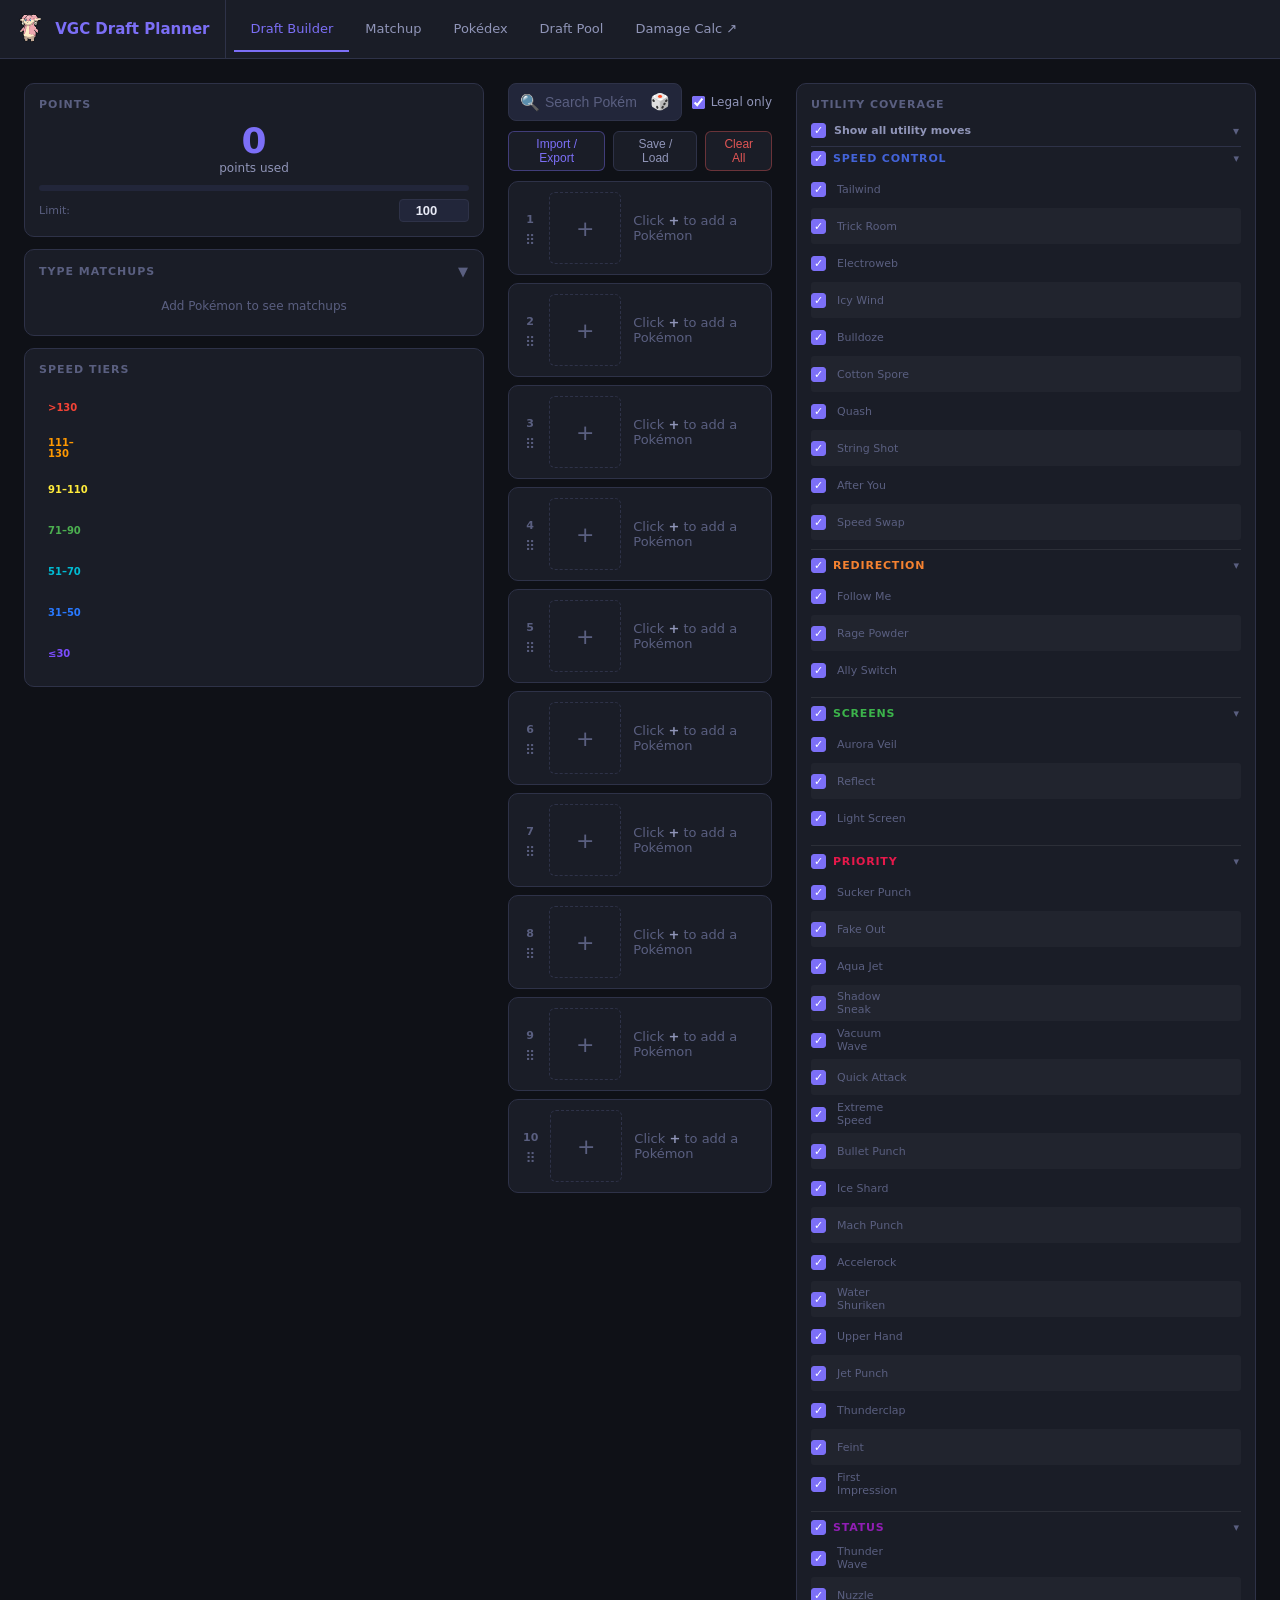
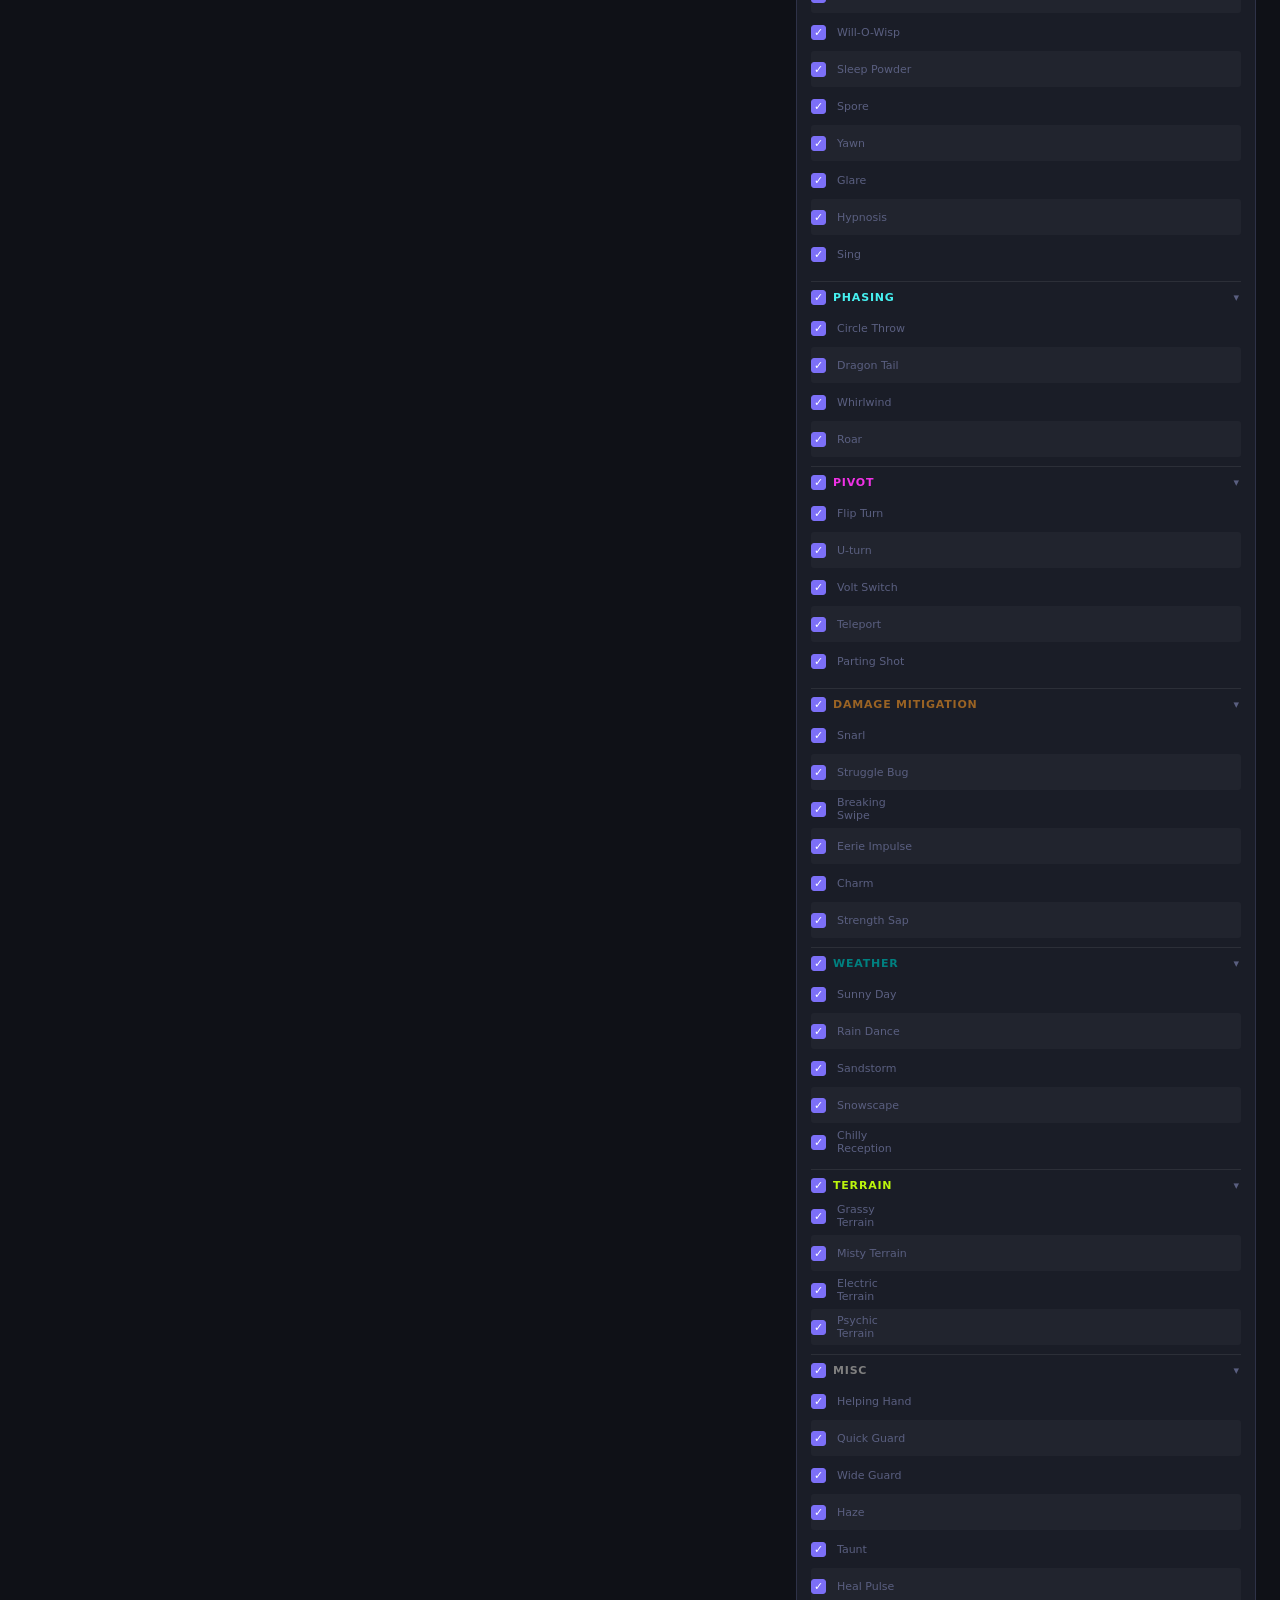
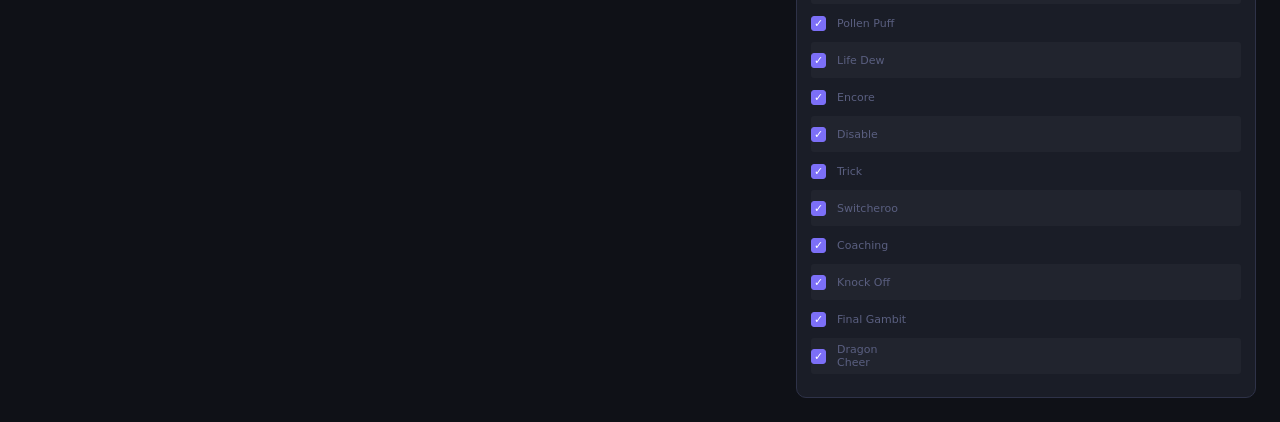
==== commit d6528843: "fix: reorder speed tiers for improved clarity" ====
--- a/index.html
+++ b/index.html
@@ -1571,13 +1571,13 @@
 function collapseAll(){expanded.clear();renderTeam();}
 
 const SPEED_TIERS=[
+    {l:">130",   a:131, b:9999, col:"#f44336"},
+    {l:"111–130",a:111, b:130,  col:"#ff9800"},
+    {l:"91–110", a:91,  b:110,  col:"#ffeb3b"},
+    {l:"71–90",  a:71,  b:90,   col:"#4caf50"},
+    {l:"51–70",  a:51,  b:70,   col:"#00bcd4"},
+    {l:"31–50",  a:31,  b:50,   col:"#2979ff"},
     {l:"≤30",    a:0,   b:30,   col:"#7c4dff"},
-    {l:"31–50",  a:31,  b:50,   col:"#2979ff"},
-    {l:"51–70",  a:51,  b:70,   col:"#00bcd4"},
-    {l:"71–90",  a:71,  b:90,   col:"#4caf50"},
-    {l:"91–110", a:91,  b:110,  col:"#ffeb3b"},
-    {l:"111–130",a:111, b:130,  col:"#ff9800"},
-    {l:">130",   a:131, b:9999, col:"#f44336"},
   ];
 
 function speedTierColor(spe){
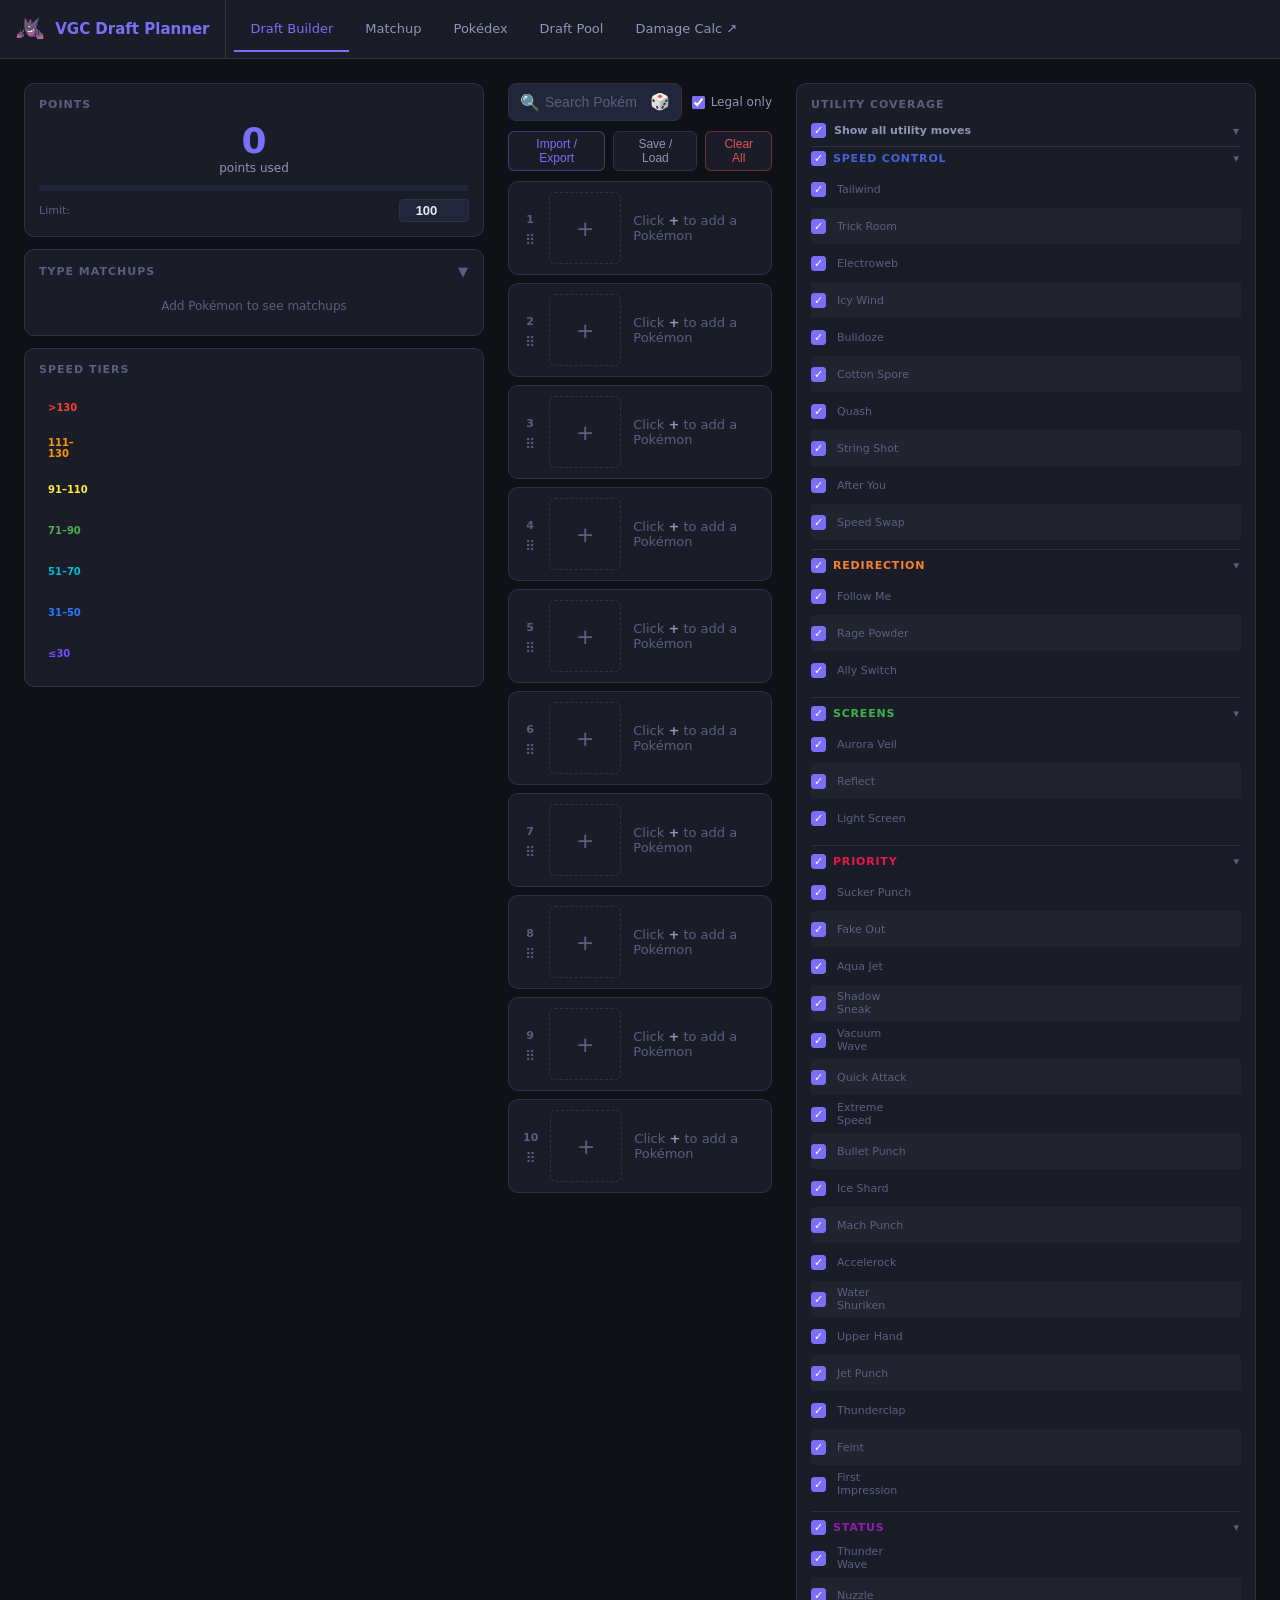
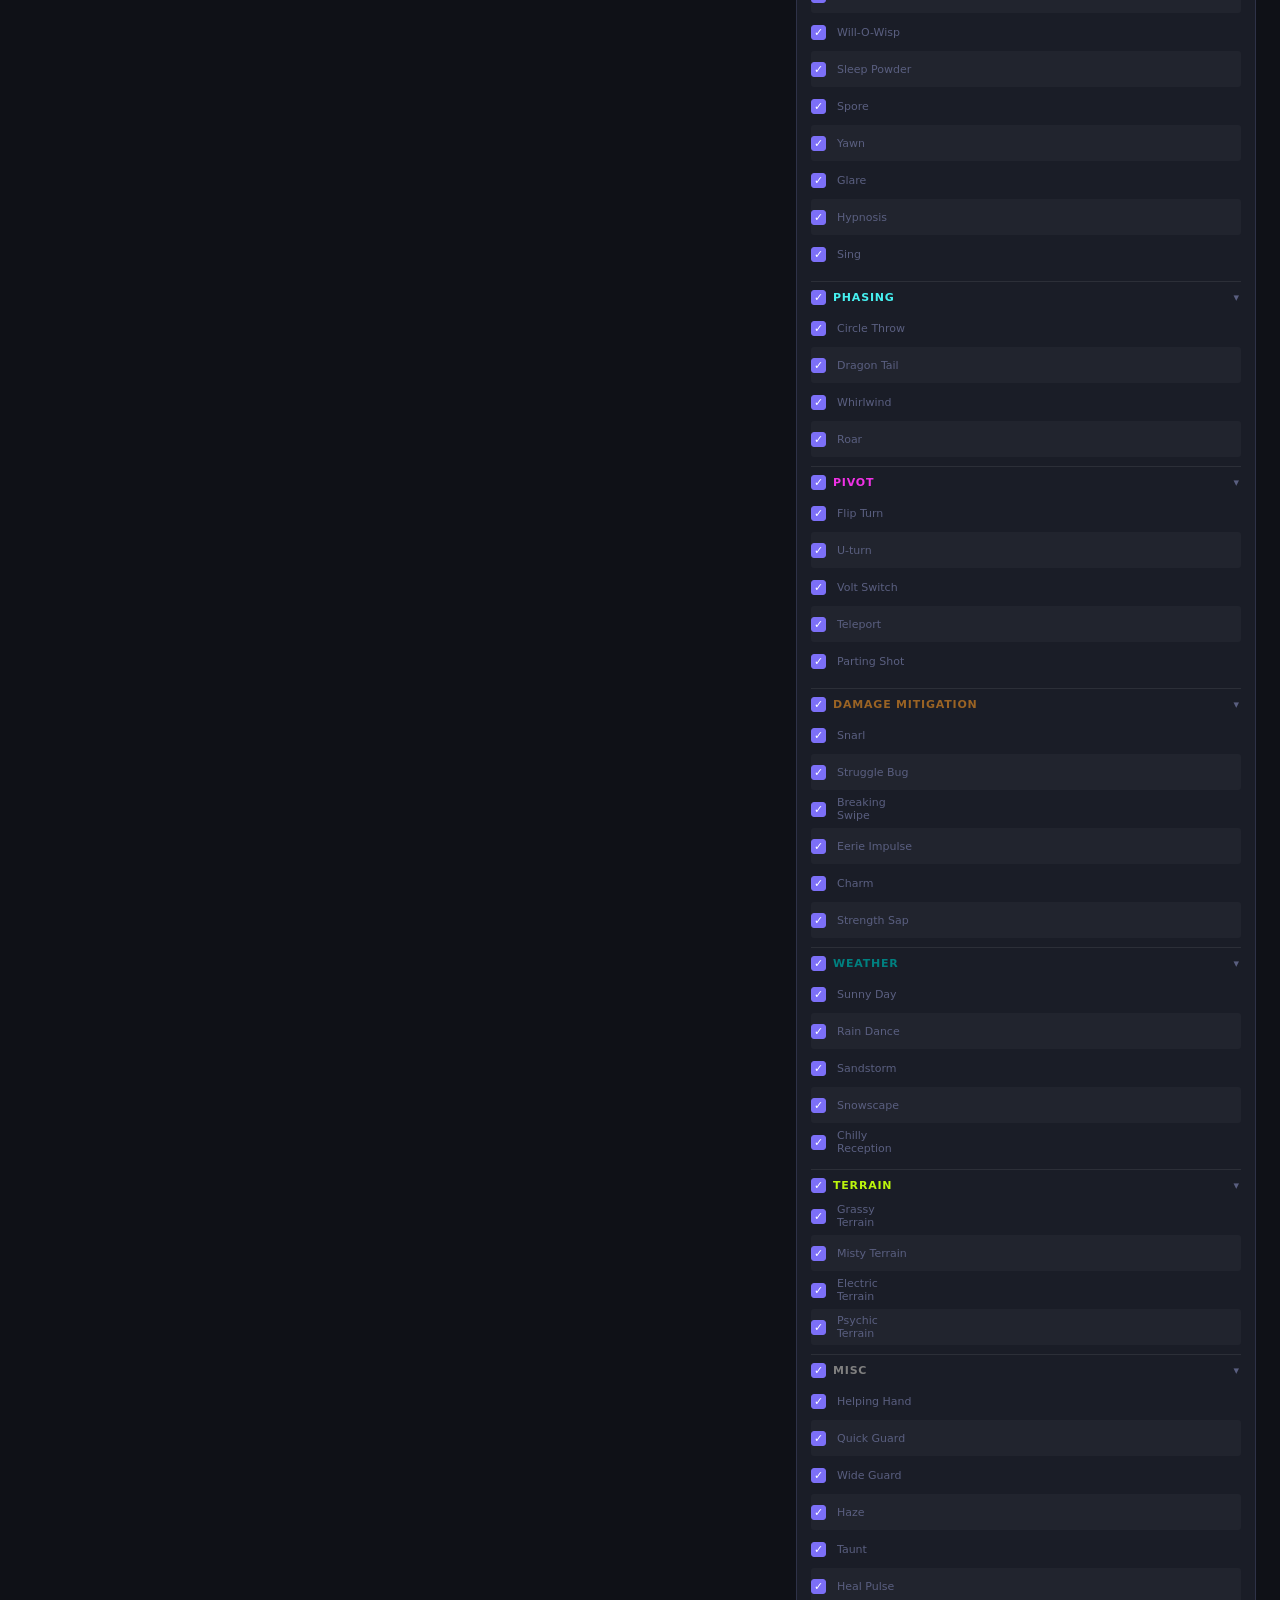
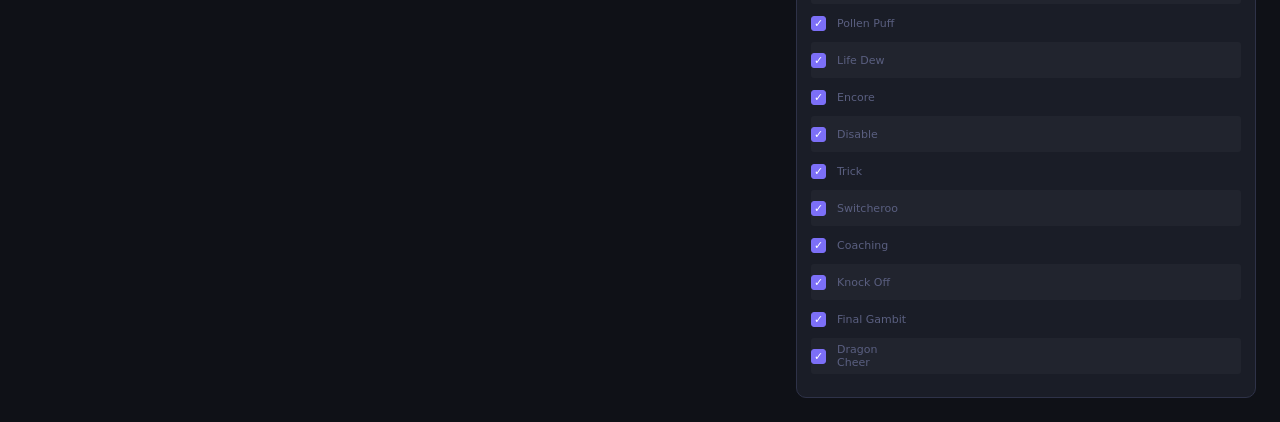
==== commit 7b0f68d9: "feat: add highlighting for Pokémon in draft pool" ====
--- a/index.html
+++ b/index.html
@@ -409,8 +409,11 @@
 .pool-tier-lbl{font-size:12px;color:var(--text3);}
 .pool-tier-cnt{font-size:12px;color:var(--text3);margin-left:auto;}
 .pool-pokemon{display:flex;flex-wrap:wrap;gap:8px;}
-.pool-mon{display:flex;flex-direction:column;align-items:center;background:var(--bg2);border:1px solid var(--border);border-radius:6px;padding:5px;width:68px;cursor:pointer;transition:border-color 0.15s;}
+.pool-mon{display:flex;flex-direction:column;align-items:center;background:var(--bg2);border:1px solid var(--border);border-radius:6px;padding:5px;width:68px;cursor:pointer;transition:border-color 0.15s,background 0.15s;}
 .pool-mon:hover{border-color:var(--accent);}
+.pool-mon.in-team{border-color:var(--green);background:rgba(96,165,250,0.14);}
+.pool-mon.in-team:hover{border-color:var(--green);}
+.pool-mon.in-team .pool-mon-name{color:var(--green);}
 .pool-mon img{width:40px;height:40px;image-rendering:pixelated;}
 .pool-mon-name{font-size:9px;color:var(--text2);text-align:center;margin-top:3px;line-height:1.2;word-break:break-word;}
 
@@ -1034,6 +1037,7 @@
   refreshTeamList();
   closeModal('saveload-modal');
   renderTeam(); renderSidebar(); saveSession();
+  refreshPoolHighlights();
   showToast('Team "' + entry.name + '" loaded.', 'ok');
 }
 
@@ -1244,6 +1248,7 @@
 
   closeModal('paste-modal');
   renderTeam(); renderSidebar(); saveSession();
+  refreshPoolHighlights();
 
   if(excess) showToast('More than 10 entries detected. Excess entries discarded.', 'warn');
   if(unrecognized) showToast(unrecognized + ' unrecognized Pokémon failed to import.', 'warn');
@@ -1539,12 +1544,14 @@
   document.getElementById("draft-search").value="";
   if(pinnedType) applyMatchupHighlight(pinnedType);
   saveSession();
+  refreshPoolHighlights();
 }
 function removeFromTeam(i){
   slotHistory[i]=team[i]; // save for undo
   team[i]=null;expanded.delete(i);renderTeam();renderSidebar();
   if(pinnedType) applyMatchupHighlight(pinnedType);
   saveSession();
+  refreshPoolHighlights();
 }
 function undoRemove(i){
   if(!slotHistory[i]) return;
@@ -1553,6 +1560,7 @@
   renderTeam();renderSidebar();
   if(pinnedType) applyMatchupHighlight(pinnedType);
   saveSession();
+  refreshPoolHighlights();
 }
 function clearAllTeam(){
   if(team.every(m=>!m)) return;
@@ -1563,6 +1571,7 @@
   renderTeam();renderSidebar();
   if(pinnedType) applyMatchupHighlight(pinnedType);
   saveSession();
+  refreshPoolHighlights();
   showToast('Draft cleared.', 'ok');
 }
 function toggleExpand(i){expanded.has(i)?expanded.delete(i):expanded.add(i);renderTeam();}
@@ -2672,7 +2681,7 @@
   document.getElementById("pool-count").textContent=legal.length+" legal Pokémon";
   document.getElementById("pool-grid").innerHTML=tiers.map(function(pts){
     const mons=byPts[pts].map(function(p){
-      return '<div class="pool-mon" data-name="'+p.name+'">'
+      return '<div class="pool-mon" data-name="'+p.name+'" data-id="'+p.id+'" title="Click to add to your draft">'
         +'<img data-src="'+iconUrl(p)+'" alt="'+p.name+'" style="width:40px;height:40px;image-rendering:pixelated">'
         +'<div class="pool-mon-name">'+p.name+'</div>'
         +'</div>';
@@ -2691,9 +2700,11 @@
       const name = this.dataset.name;
       const mon = POKEMON_DATA.find(function(p){ return p.name === name; });
       if(!mon) return;
-      // Check if already on team
-      if(team.some(function(m){ return m && m.id === mon.id; })){
-        showToast(mon.name + ' is already on your team.', 'warn');
+      // Already on team - clicking again deselects (removes) it
+      const existingIdx = team.findIndex(function(m){ return m && m.id === mon.id; });
+      if(existingIdx !== -1){
+        removeFromTeam(existingIdx);
+        showToast(mon.name + ' removed from your draft.', 'ok');
         return;
       }
       // Check if team is full
@@ -2705,11 +2716,22 @@
       team[slot] = mon;
       slotHistory[slot] = null;
       renderTeam(); renderSidebar(); saveSession();
+      refreshPoolHighlights();
       showToast(mon.name + ' added to slot ' + (slot + 1) + '.', 'ok');
     });
   });
   if(poolObs) poolObs.disconnect();
   poolObs = createLazyObserver("#pool-grid", "400px");
+  refreshPoolHighlights();
+}
+// Highlights Pokémon already in the user's draft within the Draft Pool grid.
+function refreshPoolHighlights(){
+  const inTeamIds = new Set(team.filter(Boolean).map(m=>m.id));
+  document.querySelectorAll('#pool-grid .pool-mon').forEach(function(el){
+    const inTeam = inTeamIds.has(el.dataset.id);
+    el.classList.toggle('in-team', inTeam);
+    el.title = inTeam ? 'Click to remove from your draft' : 'Click to add to your draft';
+  });
 }
 document.getElementById("pool-search").addEventListener("input",e=>renderPool(e.target.value));
 
@@ -2819,6 +2841,7 @@
   closeSlotPopover();
   renderTeam(); renderSidebar();
   saveSession();
+  refreshPoolHighlights();
 }
 
 function initSlotPopover(){
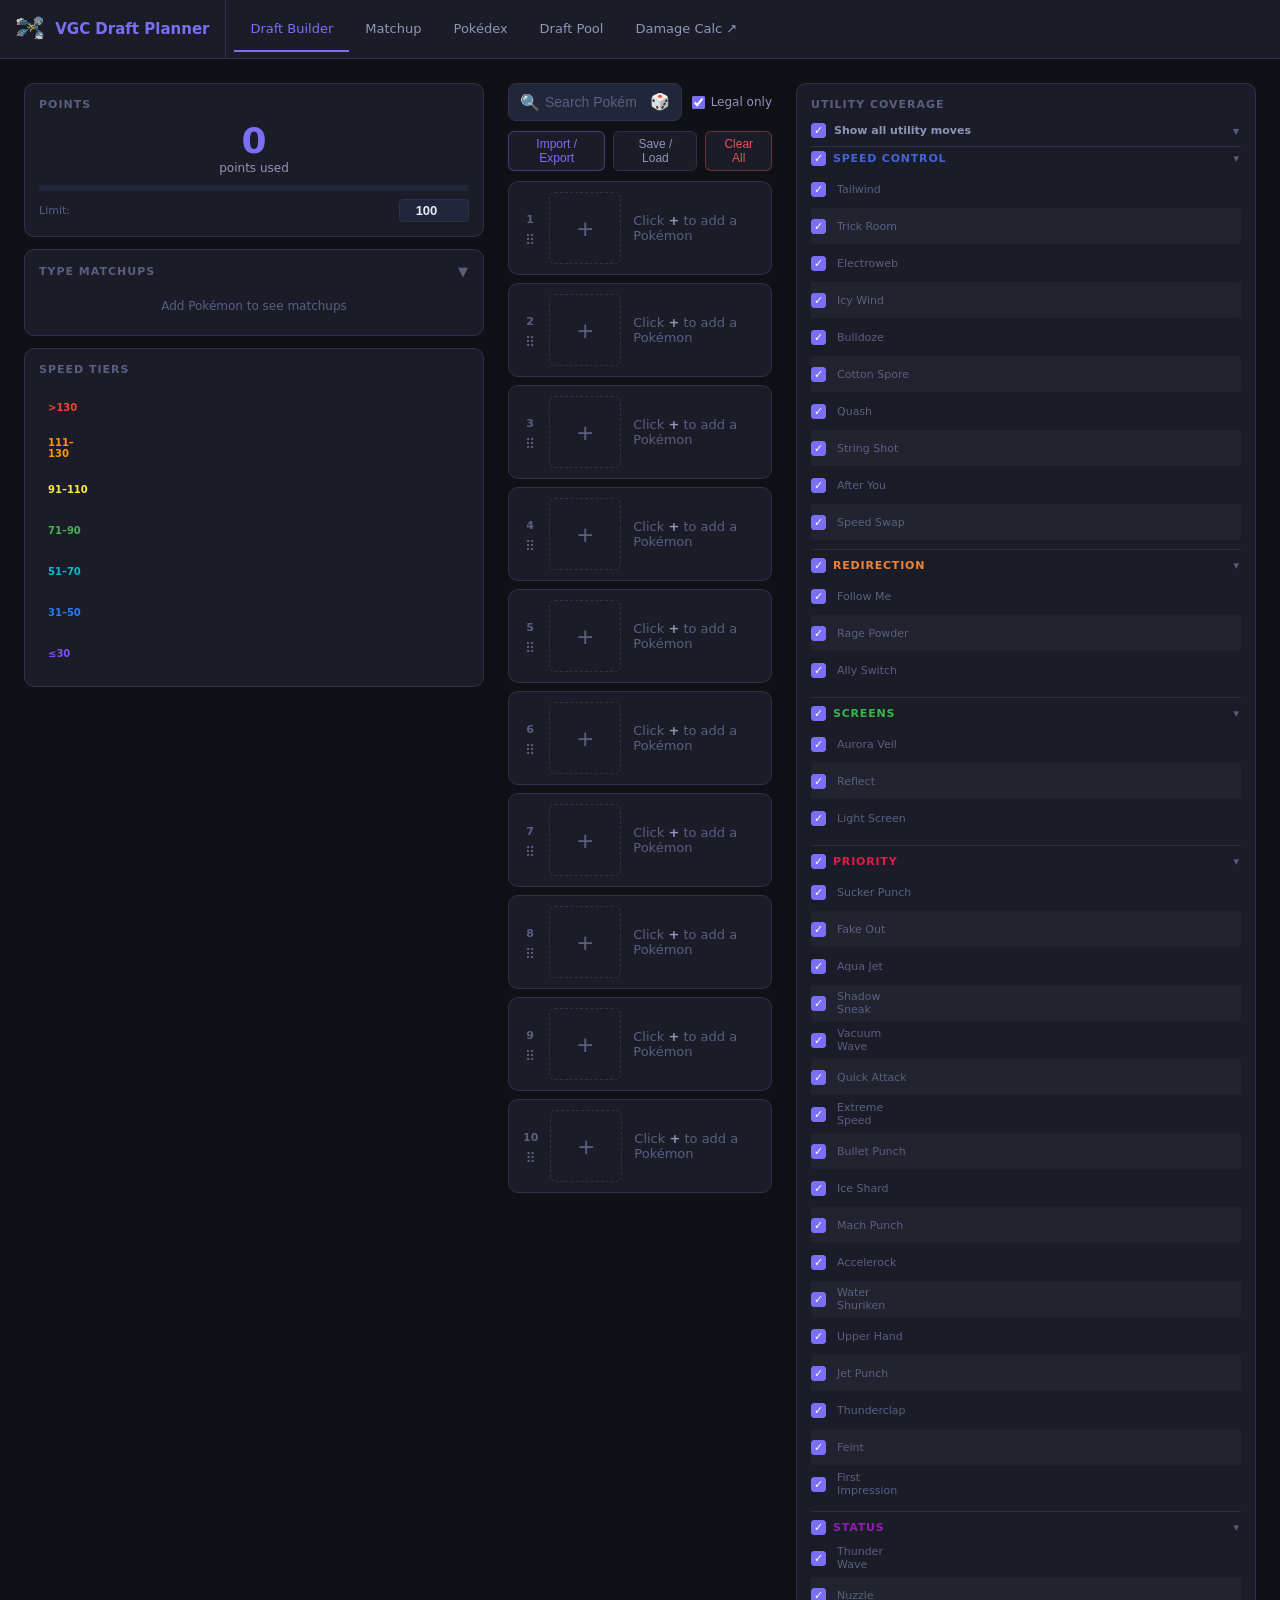
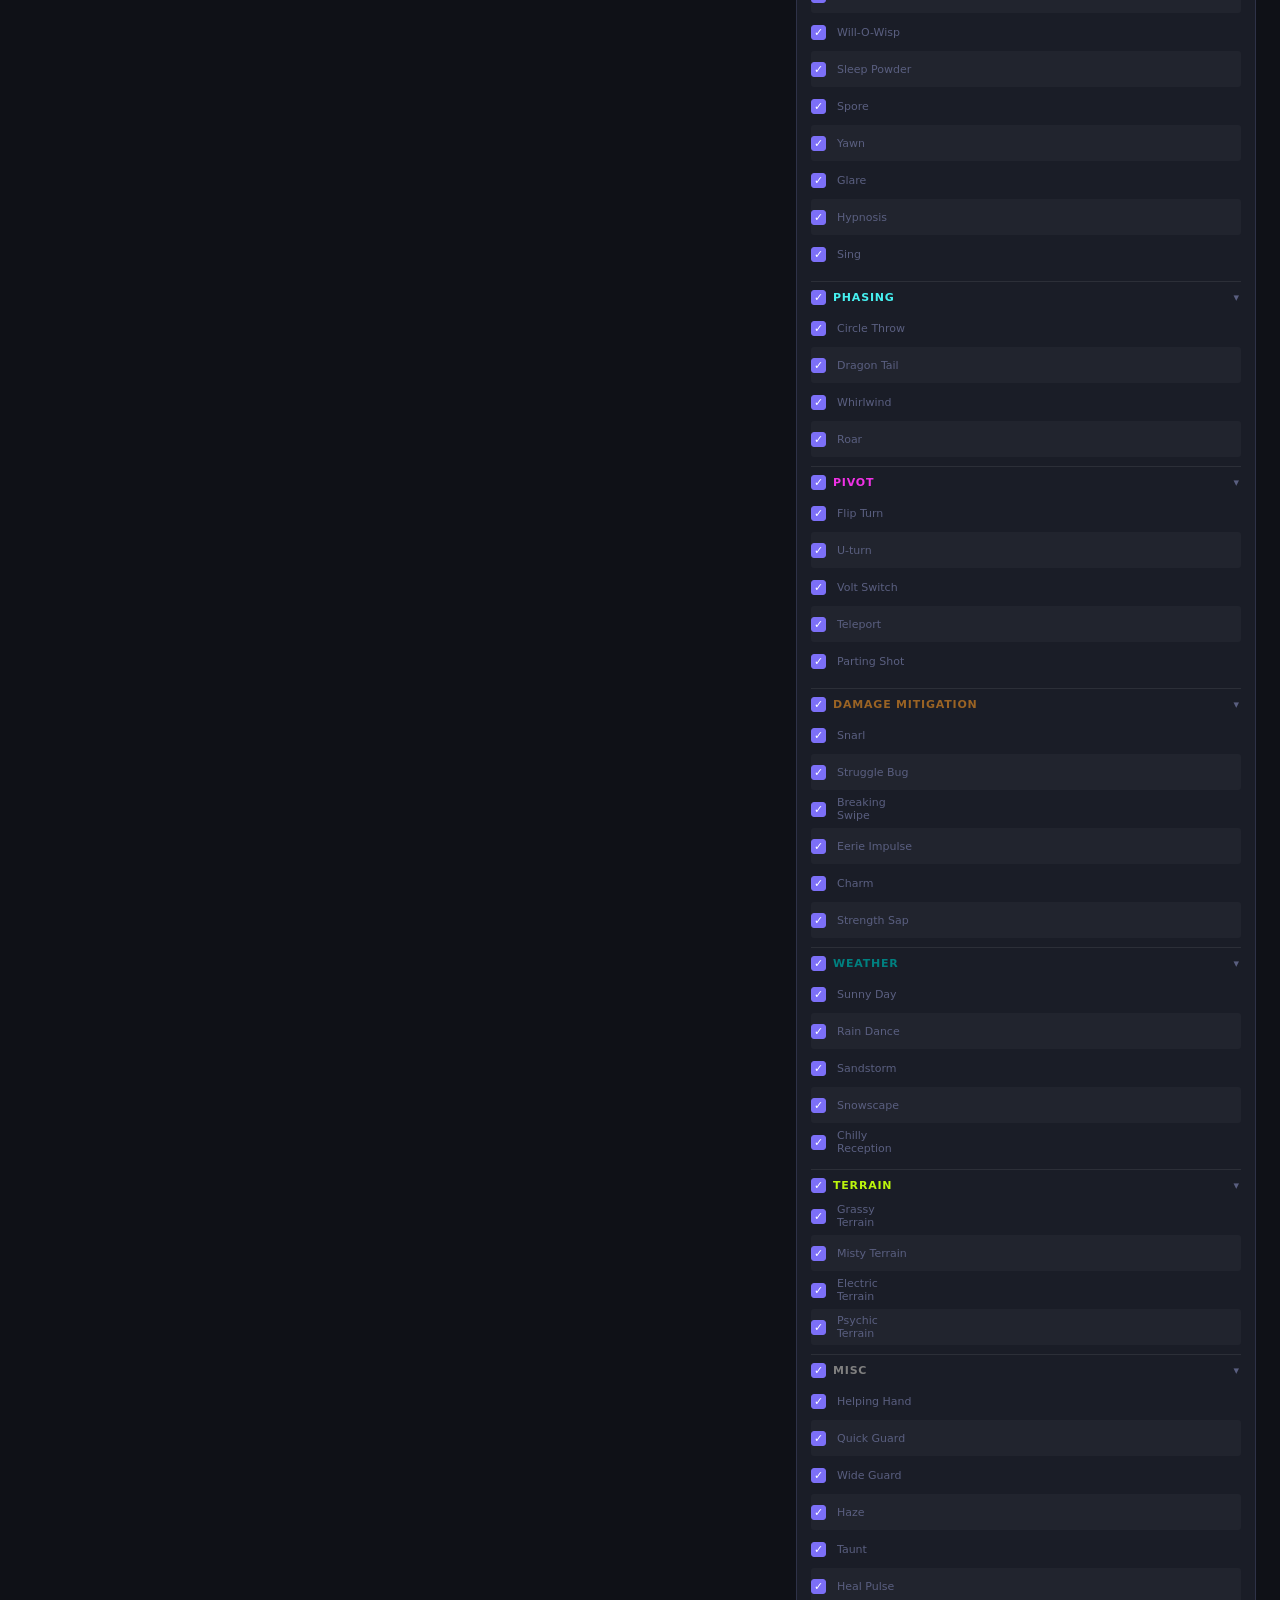
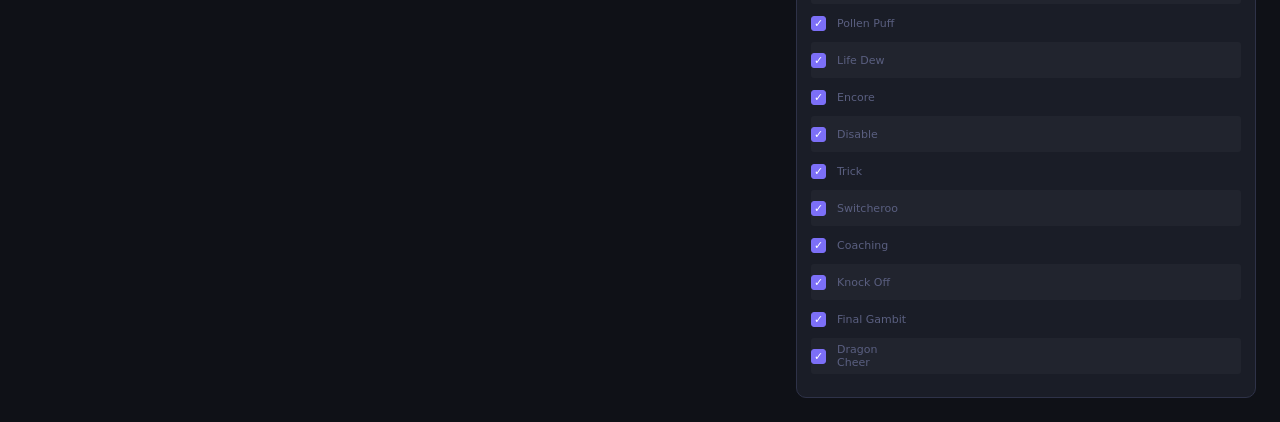
==== commit 5e8e0a93: "refactor: extract inline CSS and JS from index.html Splits the 3400-line monolithic index.html into " ====
--- a/index.html
+++ b/index.html
@@ -4,574 +4,7 @@
 <meta charset="UTF-8">
 <meta name="viewport" content="width=device-width, initial-scale=1.0">
 <title>VGC Draft Planner</title>
-<style>
-:root{
-  --bg:#0f1117;--bg2:#1a1d27;--bg3:#22263a;--border:#2e3248;
-  --text:#e8eaf6;--text2:#9095b8;--text3:#5a5f80;
-  --accent:#7c6ff7;--red:#e05555;--green:#60a5fa;--yellow:#f0c060;
-}
-*{box-sizing:border-box;margin:0;padding:0;}
-body{font-family:'Segoe UI',system-ui,sans-serif;background:var(--bg);color:var(--text);min-height:100vh;}
-
-.type-badge{display:inline-block;padding:2px 8px;border-radius:4px;font-size:11px;font-weight:600;letter-spacing:0.5px;text-transform:uppercase;}
-.t-Normal{background:#9199a1;color:#fff}.t-Fire{background:#e6724a;color:#fff}.t-Water{background:#539ddf;color:#fff}
-.t-Grass{background:#5bbd58;color:#fff}.t-Electric{background:#f3d23b;color:#333}.t-Ice{background:#74cfc0;color:#fff}
-.t-Fighting{background:#ce4069;color:#fff}.t-Poison{background:#ab6ac8;color:#fff}.t-Ground{background:#d97845;color:#fff}
-.t-Flying{background:#89aae3;color:#fff}.t-Psychic{background:#f97176;color:#fff}.t-Bug{background:#90c12c;color:#fff}
-.t-Rock{background:#c7b78b;color:#fff}.t-Ghost{background:#5269ac;color:#fff}.t-Dragon{background:#0b6dc3;color:#fff}
-.t-Dark{background:#5a5366;color:#fff}.t-Steel{background:#5a8ea1;color:#fff}.t-Fairy{background:#ec8fe6;color:#fff}
-
-nav{background:var(--bg2);border-bottom:1px solid var(--border);display:flex;align-items:center;padding:0 1rem;position:sticky;top:0;z-index:100;}
-.nav-logo{font-size:15px;font-weight:700;color:var(--accent);padding:14px 16px 14px 0;margin-right:8px;border-right:1px solid var(--border);white-space:nowrap;}
-.nav-tab{padding:14px 16px;font-size:13px;font-weight:500;cursor:pointer;border-bottom:2px solid transparent;color:var(--text2);transition:all 0.15s;white-space:nowrap;}
-.nav-tab:hover{color:var(--text);}
-.nav-tab.active{color:var(--accent);border-bottom-color:var(--accent);}
-nav a.nav-tab{text-decoration:none;color:var(--text2);}
-nav a.nav-tab:hover{color:var(--text);}
-
-.view{display:none;padding:1.5rem;max-width:1400px;margin:0 auto;}
-/* Draft Builder spreads wider than the other views so the rails hug the edges
-   and the center column gets as much room as possible. */
-#view-draft{max-width:1860px;}
-#view-matchup{max-width:1860px;padding-top:0.75rem;}
-.view.active{display:block;}
-
-/* ── DRAFT LAYOUT: 3-column above 1200px, 2-column 960–1200, 1-column below ── */
-.draft-layout{display:grid;gap:1.5rem;align-items:start;
-  grid-template-columns:460px minmax(0,1fr) 460px;
-  grid-template-areas:"left center right";}
-.draft-layout .rail{display:flex;flex-direction:column;gap:12px;}
-.draft-layout .rail-left{grid-area:left;}
-.draft-layout .center-col{grid-area:center;min-width:0;}
-.draft-layout .rail-right{grid-area:right;}
-/* 2-column: team list beside a single rail (left panels stacked over Utility) */
-@media(max-width:1200px){
-  .draft-layout{grid-template-columns:minmax(0,1fr) 460px;
-    grid-template-areas:"center left" "center right";
-    align-content:start;}
-  .draft-layout .rail-left{grid-area:left;}
-  .draft-layout .rail-right{grid-area:right;}
-}
-/* 1-column: team list first, then supporting panels */
-@media(max-width:960px){
-  .draft-layout{grid-template-columns:1fr;
-    grid-template-areas:"center" "left" "right";}
-}
-.draft-team{display:flex;flex-direction:column;gap:8px;}
-.draft-toolbar{display:flex;align-items:center;gap:8px;margin-bottom:10px;}
-
-.desktop-only{display:inline-flex;}
-.mobile-only{display:none;}
-@media(max-width:960px){
-  .desktop-only{display:none;}
-  .mobile-only{display:flex;}
-}
-.toolbar-btn{background:var(--bg2);border:1px solid var(--border);border-radius:6px;color:var(--text2);cursor:pointer;font-size:12px;padding:5px 12px;}
-.toolbar-btn:hover{color:var(--text);border-color:var(--accent);}
-.toolbar-btn.toolbar-btn-accent{border-color:rgba(124,111,247,0.4);color:var(--accent);}
-.toolbar-btn.toolbar-btn-accent:hover{background:rgba(124,111,247,0.12);}
-.toolbar-btn.toolbar-btn-danger{border-color:rgba(224,85,85,0.4);color:var(--red);}
-.toolbar-btn.toolbar-btn-danger:hover{background:rgba(224,85,85,0.12);border-color:var(--red);}
-.toolbar-spacer{flex:1;}
-/* Modal overlay */
-.modal-overlay{position:fixed;inset:0;background:rgba(0,0,0,0.6);z-index:2000;display:flex;align-items:center;justify-content:center;padding:16px;}
-.modal-overlay.hidden{display:none;}
-.modal-box{background:var(--bg2);border:1px solid var(--border);border-radius:10px;padding:20px;width:100%;max-width:480px;display:flex;flex-direction:column;gap:14px;}
-.modal-title{font-size:15px;font-weight:700;color:var(--text);}
-.modal-input{background:var(--bg3);border:1px solid var(--border);border-radius:6px;color:var(--text);padding:8px 12px;font-size:13px;width:100%;outline:none;}
-.modal-input:focus{border-color:var(--accent);}
-.modal-btn-row{display:flex;gap:8px;justify-content:flex-end;}
-.modal-btn{padding:6px 16px;border-radius:6px;font-size:13px;font-weight:600;cursor:pointer;border:1px solid var(--border);background:var(--bg3);color:var(--text2);}
-.modal-btn:hover{color:var(--text);border-color:var(--accent);}
-.modal-btn.primary{background:var(--accent);color:#fff;border-color:var(--accent);}
-.modal-btn.primary:hover{opacity:0.85;}
-.modal-btn.danger{border-color:rgba(224,85,85,0.5);color:var(--red);}
-.modal-btn.danger:hover{background:rgba(224,85,85,0.1);}
-/* Team list in load modal */
-.team-list{display:flex;flex-direction:column;gap:6px;max-height:360px;overflow-y:auto;margin-top:4px;}
-.team-list-item{display:flex;align-items:center;gap:8px;padding:8px 10px;background:var(--bg3);border:1px solid var(--border);border-radius:6px;}
-.team-list-item.active-team{border-color:rgba(124,111,247,0.6);background:rgba(124,111,247,0.08);}
-.team-list-name{flex:1;font-size:13px;font-weight:600;min-width:0;overflow:hidden;text-overflow:ellipsis;white-space:nowrap;}
-.team-list-date{font-size:11px;color:var(--text3);white-space:nowrap;}
-.team-list-empty{color:var(--text3);font-size:13px;text-align:center;padding:20px 0;}
-/* Paste modal */
-.paste-textarea{background:var(--bg3);border:1px solid var(--border);border-radius:6px;color:var(--text);padding:10px 12px;font-size:12px;font-family:monospace;width:100%;min-height:320px;resize:vertical;outline:none;line-height:1.6;}
-.paste-textarea:focus{border-color:var(--accent);}
-
-/* SLOT - the card is a container; an inner unified grid reflows its cells in
-   response to the card's own width (container query), so the sprite block, info,
-   moves and matchups migrate together as space changes. */
-.draft-slot{background:var(--bg2);border:1px solid var(--border);border-radius:10px;padding:10px 14px;transition:border-color 0.15s,opacity 0.15s;container-type:inline-size;}
-.draft-slot.drag-over{border-color:var(--accent);background:rgba(124,111,247,0.08);}
-.draft-slot.dragging{opacity:0.4;}
-.slot-sprite-empty{width:72px;height:72px;border:1px dashed var(--border);border-radius:6px;display:flex;align-items:center;justify-content:center;color:var(--text3);font-size:22px;cursor:pointer;transition:border-color 0.15s,color 0.15s;}
-.slot-sprite-empty:hover{border-color:var(--accent);color:var(--accent);}
-/* Slot popover */
-.slot-popover{position:absolute;z-index:300;background:var(--bg2);border:1px solid var(--accent);border-radius:10px;padding:8px;width:280px;box-shadow:0 8px 24px rgba(0,0,0,0.4);}
-.slot-popover input{width:100%;background:var(--bg3);border:1px solid var(--border);border-radius:6px;padding:8px 12px 8px 32px;color:var(--text);font-size:13px;outline:none;}
-.slot-popover input:focus{border-color:var(--accent);}
-.slot-popover input::placeholder{color:var(--text3);}
-.slot-popover-icon{position:absolute;left:20px;top:22px;color:var(--text3);font-size:13px;pointer-events:none;}
-.slot-popover-results{max-height:220px;overflow-y:auto;margin-top:6px;}
-.slot-pop-item{display:flex;align-items:center;gap:8px;padding:6px 8px;cursor:pointer;border-radius:6px;transition:background 0.1s;}
-.slot-pop-item:hover,.slot-pop-item.highlighted{background:var(--bg3);}
-.slot-pop-item.already-in{opacity:0.4;pointer-events:none;}
-.slot-pop-item.illegal-r .slot-pop-sprite{opacity:0.35;filter:grayscale(80%);}
-.slot-pop-sprite{width:32px;height:32px;image-rendering:auto;flex-shrink:0;}
-.slot-pop-name{font-size:12px;font-weight:600;}
-.slot-pop-sub{font-size:10px;color:var(--text2);margin-top:1px;display:flex;gap:4px;align-items:center;}
-.slot-pop-pts{font-size:11px;font-weight:700;margin-left:auto;flex-shrink:0;}
-.drag-handle{cursor:grab;color:var(--text3);font-size:14px;padding:0 2px;flex-shrink:0;padding-top:22px;touch-action:none;user-select:none;}
-.drag-handle:active{cursor:grabbing;}
-.draft-slot.illegal-slot{border-color:#3d2525;}
-.draft-slot:hover{border-color:#3e4460;}
-/* ── UNIFIED CARD GRID - two fixed states, one breakpoint ────────────────────
-   DESKTOP: sprite+types | info(abilities,stats)+matchups+moves | bars chart.
-            Expand reveals the radar.
-   MOBILE:  sprite+types+matchups | info(abilities,stats)+moves.
-            Expand reveals radar + bars. */
-.slot-grid{display:grid;gap:6px 14px;align-items:start;--spr:144px;
-  grid-template-columns:auto var(--spr) minmax(0,1.5fr) minmax(0,1fr) auto;
-  grid-template-areas:"rail sprite main radar ctrl";}
-.sg-rail{grid-area:rail;display:flex;flex-direction:column;align-items:center;gap:6px;padding-top:4px;}
-.sg-sprite{grid-area:sprite;display:flex;flex-direction:column;align-items:center;gap:4px;width:144px;}
-.sp-types{display:flex;flex-wrap:wrap;gap:4px;justify-content:center;}
-.sg-sprite>.sp-match{display:none;}   /* sprite-column matchups: mobile only */
-/* Main column flows info → matchups → moves as a single stack, independent of the
-   sprite's fixed height (no row-height coupling, so no gaps). */
-.sg-main{grid-area:main;min-width:0;display:flex;flex-direction:column;gap:6px;}
-.sg-main>.sg-moves-primary{display:none;}   /* mobile-only top-5 moves cell */
-.move-more{font-size:10px;font-weight:700;color:var(--accent);padding:1px 6px;align-self:center;cursor:pointer;border-radius:3px;border:1px solid rgba(124,111,247,0.35);background:rgba(124,111,247,0.12);}
-.move-more:hover{background:rgba(124,111,247,0.22);}
-/* tooltip content rows (utility moves in priority order) */
-.mv-tip-row{display:flex;justify-content:space-between;gap:14px;padding:2px 0;}
-.mv-tip-name{font-weight:600;}
-.mv-tip-cat{color:var(--accent,#7c6ff7);font-size:11px;white-space:nowrap;}
-.sg-radar{grid-area:radar;min-width:0;position:relative;display:flex;justify-content:center;align-items:center;align-self:center;padding-top:20px;}
-.sg-radar .stat-bars-large{min-width:0;width:100%;}
-.sg-radar canvas{max-width:100%;height:auto;}
-.chart-toggle{position:absolute;top:0;left:0;z-index:2;font-size:10px;font-weight:700;
-  padding:2px 7px;border-radius:4px;cursor:pointer;white-space:nowrap;
-  background:var(--bg3);color:var(--text2);border:1px solid var(--border);transition:background 0.15s,color 0.15s;}
-.chart-toggle:hover{background:rgba(124,111,247,0.18);color:var(--accent);border-color:rgba(124,111,247,0.4);}
-.sg-ctrl{grid-area:ctrl;display:flex;flex-direction:column;align-items:center;gap:5px;}
-.sg-exp{grid-area:exp;}
-/* Desktop: radar is always shown in its column, so the expand button and the
-   expandable panel are unnecessary. */
-.slot-grid>.sg-ctrl .slot-expand{display:none;}
-.slot-grid>.sg-exp{display:none;}
-/* Forces resistances/immunities onto their own line after the weaknesses. */
-.match-break{flex-basis:100%;height:0;}
-.sg-exp-chart{position:relative;padding-top:20px;}
-.sg-exp-chart .stat-bars-large{min-width:0;}
-
-/* MOBILE: matchups join the sprite column; desktop matchups copy hides; the radar
-   moves into the expand reveal. */
-@container (max-width:560px){
-  .slot-grid{--spr:128px;
-    grid-template-columns:auto var(--spr) minmax(0,1fr) auto;
-    grid-template-areas:
-      "rail sprite main ctrl"
-      "exp  exp    exp  exp";}
-  .sg-main>.sg-moves{display:none;}              /* desktop "all moves" hidden on mobile */
-  .sg-main>.sg-moves-primary{display:flex;flex-wrap:wrap;gap:4px;}   /* top-5 + "n more" */
-  .sg-moves-overflow{display:flex;flex-wrap:wrap;gap:4px;margin-bottom:8px;}
-  .sg-moves-primary .move-tag,.sg-moves-overflow .move-tag{font-size:9px;padding:1px 5px;color:#fff;}
-  .sg-sprite{width:128px;}
-  .slot-sprite-wrap{width:128px;height:128px;}
-  .slot-sprite-wrap .slot-sprite{width:128px;height:128px;}
-  .sprite-pts{font-size:22px;top:4px;left:6px;}
-  .sprite-name{font-size:15px;padding:6px 4px 5px;}
-  .sprite-name.n-med{font-size:13px;}
-  .sprite-name.n-long{font-size:11px;}
-  .sprite-name.n-xl{font-size:9px;}
-  .sg-sprite>.sp-match{display:flex;flex-wrap:wrap;gap:3px;justify-content:center;}
-  .sg-main>.sg-match{display:none;}   /* hide the desktop matchups copy on mobile */
-  .slot-grid>.sg-radar{display:none;}        /* always-on radar hidden; shown in expand */
-  .slot-grid>.sg-ctrl .slot-expand{display:block;}   /* expand button returns */
-  .slot-grid>.sg-exp{display:none;}                  /* collapsed by default... */
-  .slot-grid>.sg-exp.open{display:flex;}             /* ...revealed only when expanded */
-}
-
-.slot-num{font-size:11px;color:var(--text3);font-weight:600;text-align:center;}
-.sg-rail .slot-num{padding-top:0;}
-.sg-rail .drag-handle{padding-top:0;padding:0 2px;}
-
-/* ── SPRITE BLOCK: enlarged sprite with points + name overlaid. ── */
-.slot-sprite-wrap{position:relative;display:block;width:144px;height:144px;flex-shrink:0;}
-.slot-sprite-wrap .slot-sprite{position:absolute;inset:0;margin:auto;width:144px;height:144px;object-fit:contain;image-rendering:auto;display:block;}
-.slot-sprite.illegal-img{opacity:0.3;filter:grayscale(90%);}
-.sprite-pts{position:absolute;top:5px;left:7px;z-index:2;font-size:24px;font-weight:800;color:#fff;line-height:1;
-  text-shadow:-1.5px -1.5px 0 #000,1.5px -1.5px 0 #000,-1.5px 1.5px 0 #000,1.5px 1.5px 0 #000,0 0 3px #000;}
-.sprite-pts.illegal-pts{color:var(--red);}
-.sprite-name{position:absolute;left:0;right:0;bottom:0;z-index:2;padding:7px 5px 6px;text-align:center;color:#fff;font-weight:800;line-height:1.05;white-space:nowrap;font-size:16px;
-  text-shadow:-1.5px -1.5px 0 #000,1.5px -1.5px 0 #000,-1.5px 1.5px 0 #000,1.5px 1.5px 0 #000,0 0 3px #000;}
-.sprite-name.n-med{font-size:13px;}
-.sprite-name.n-long{font-size:11px;}
-.sprite-name.n-xl{font-size:10px;}
-.sg-sprite>.slot-pts-display{display:none;}
-.slot-matchups{display:flex;flex-wrap:wrap;gap:3px;align-content:start;}
-.slot-types{display:flex;flex-wrap:wrap;gap:4px;margin-bottom:4px;}
-
-.slot-alt-form-btn{display:block;width:100%;padding:2px 4px;font-size:9px;font-weight:700;background:rgba(124,111,247,0.15);border:1px solid rgba(124,111,247,0.35);color:var(--accent);border-radius:3px;cursor:pointer;text-align:center;white-space:nowrap;transition:background 0.15s;}
-.slot-alt-form-btn:hover{background:rgba(124,111,247,0.28);}
-.slot-alt-form-btn.active{background:rgba(124,111,247,0.3);border-color:rgba(124,111,247,0.65);}
-.slot-alt-form-placeholder{height:21px;}
-.slot-pts-display{font-size:20px;font-weight:700;color:#fff;line-height:1;}
-.slot-pts-display.illegal-pts{color:var(--red);font-size:13px;}
-
-.slot-row{display:flex;align-items:flex-start;justify-content:space-between;gap:8px;margin-top:4px;}
-.slot-row:first-child{margin-top:0;}
-.slot-row-left{display:flex;flex-wrap:wrap;gap:4px;flex:1;min-width:0;}
-.slot-row-right{display:flex;flex-wrap:wrap;gap:3px;justify-content:flex-end;flex-shrink:0;max-width:45%;}
-.slot-name{font-size:14px;font-weight:700;}
-.slot-name.illegal-name{color:var(--text3);}
-.ability-tag{font-size:11px;font-weight:600;padding:3px 9px;border-radius:12px;background:rgba(124,111,247,0.15);color:#a89df9;border:1px solid rgba(124,111,247,0.3);}
-.slot-bst{font-size:11px;color:var(--text3);}
-
-/* compact stat numbers */
-.slot-stats-compact{display:flex;gap:6px;flex-wrap:wrap;margin-top:4px;}
-.stat-num{font-size:10px;color:var(--text2);}
-.stat-num span{color:var(--text);font-weight:600;}
-
-/* matchup badges - compact right-aligned */
-.tm-weak-sm{font-size:9px;font-weight:700;padding:1px 5px;border-radius:3px;background:rgba(224,85,85,0.2);color:var(--red);border:1px solid rgba(224,85,85,0.3);white-space:nowrap;}
-.tm-weak-sm.tm-4x{background:rgba(224,85,85,0.38);border-color:rgba(224,85,85,0.65);color:#ff8080;}
-.tm-resist-sm{font-size:9px;font-weight:700;padding:1px 5px;border-radius:3px;background:rgba(96,165,250,0.12);color:var(--green);border:1px solid rgba(96,165,250,0.25);white-space:nowrap;}
-.tm-resist-sm.tm-quarter{background:rgba(96,165,250,0.25);border-color:rgba(96,165,250,0.5);color:#93c5fd;}
-.tm-immune-sm{font-size:9px;font-weight:700;padding:1px 5px;border-radius:3px;background:rgba(90,83,102,0.25);color:#888;border:1px solid rgba(90,83,102,0.35);white-space:nowrap;}
-
-.slot-moves{display:flex;gap:4px;flex-wrap:wrap;align-content:start;}
-.sg-moves:empty,.sg-moves-primary:empty{display:none;}
-.move-tag{font-size:10px;background:var(--bg3);border:1px solid var(--border);padding:1px 6px;border-radius:3px;color:var(--text2);}
-
-/* empty slot row */
-.slot-empty-row{display:flex;align-items:center;gap:12px;}
-.slot-empty-msg{flex:1;min-width:0;color:var(--text3);font-size:13px;}
-
-/* right controls */
-.slot-right{display:flex;flex-direction:column;align-items:center;gap:5px;flex-shrink:0;}
-.slot-remove{background:none;border:none;color:var(--text3);cursor:pointer;font-size:20px;line-height:1;padding:3px 5px;border-radius:4px;}
-.slot-remove:hover{color:var(--red);background:rgba(224,85,85,0.1);}
-.slot-undo{background:none;border:1px solid var(--border);border-radius:4px;color:var(--text3);cursor:pointer;font-size:10px;font-weight:600;padding:2px 6px;white-space:nowrap;transition:color 0.15s,border-color 0.15s;}
-.slot-undo:hover{color:var(--accent);border-color:var(--accent);}
-.slot-expand{background:none;border:1px solid var(--border);color:var(--text3);cursor:pointer;font-size:11px;padding:3px 7px;border-radius:4px;white-space:nowrap;}
-.slot-expand:hover{color:var(--text);border-color:var(--accent);}
-
-/* EXPANDED PANEL */
-.slot-expanded-panel{display:none;margin-top:10px;padding-top:10px;border-top:1px solid var(--border);}
-.slot-expanded-panel.open{display:flex;flex-direction:column;gap:12px;}
-.expanded-top{display:flex;gap:16px;align-items:flex-start;flex-wrap:wrap;}
-.radar-large-wrap{flex-shrink:0;}
-.stat-bars-large{flex:1;min-width:160px;display:flex;flex-direction:column;gap:5px;background:var(--bg3);border-radius:8px;padding:10px;}
-.stat-bar-row{display:flex;align-items:center;gap:6px;}
-.stat-bar-label{font-size:10px;font-weight:600;width:28px;text-align:right;flex-shrink:0;}
-.stat-bar-bg{flex:1;height:8px;background:var(--bg3);border-radius:4px;overflow:hidden;}
-.stat-bar-fill{height:100%;border-radius:4px;}
-.stat-bar-val{font-size:10px;color:var(--text2);width:28px;text-align:right;flex-shrink:0;}
-
-/* SEARCH */
-.search-row{display:flex;align-items:center;gap:10px;margin-bottom:10px;}
-.search-box{position:relative;flex:1;}
-.search-box input{width:100%;background:var(--bg3);border:1px solid var(--border);border-radius:8px;padding:10px 44px 10px 36px;color:var(--text);font-size:14px;outline:none;}
-.search-box input:focus{border-color:var(--accent);}
-.search-box input::placeholder{color:var(--text3);}
-.search-legal-label{display:flex;align-items:center;gap:6px;font-size:12px;color:var(--text2);cursor:pointer;white-space:nowrap;}
-.search-icon{position:absolute;left:12px;top:50%;transform:translateY(-50%);color:var(--text3);pointer-events:none;}
-.random-btn{position:absolute;right:10px;top:50%;transform:translateY(-50%);background:none;border:none;cursor:pointer;font-size:16px;color:var(--text3);padding:2px;line-height:1;transition:color 0.15s;}
-.random-btn:hover{color:var(--accent);}
-.search-results{position:absolute;top:calc(100% + 4px);left:0;right:0;z-index:200;background:var(--bg2);border:1px solid var(--border);border-radius:8px;max-height:320px;overflow-y:auto;display:none;}
-.search-results.open{display:block;}
-.sr-item{display:flex;align-items:center;gap:10px;padding:8px 12px;cursor:pointer;transition:background 0.1s;border-bottom:1px solid var(--border);}
-.sr-item:last-child{border-bottom:none;}
-.sr-item:hover,.sr-item.highlighted{background:var(--bg3);}
-.sr-item.already-in{opacity:0.4;pointer-events:none;}
-.sr-item.illegal-r .sr-sprite{opacity:0.35;filter:grayscale(80%);}
-.sr-sprite{width:36px;height:36px;image-rendering:auto;flex-shrink:0;}
-.sr-name{font-size:13px;font-weight:600;}
-.sr-sub{font-size:11px;color:var(--text2);margin-top:2px;display:flex;gap:5px;align-items:center;}
-.sr-pts{font-size:11px;font-weight:700;margin-left:auto;flex-shrink:0;}
-
-/* SIDEBAR */
-.card{background:var(--bg2);border:1px solid var(--border);border-radius:10px;padding:14px;}
-.card-title{font-size:11px;font-weight:700;text-transform:uppercase;letter-spacing:1px;color:var(--text3);margin-bottom:12px;}
-.points-display{text-align:center;margin-bottom:10px;}
-.pts-num{font-size:36px;font-weight:700;color:var(--accent);line-height:1;}
-.pts-lbl{font-size:12px;color:var(--text2);margin-top:2px;}
-.pts-bar-bg{background:var(--bg3);border-radius:4px;height:6px;overflow:hidden;margin-top:10px;}
-.pts-bar-fill{height:100%;border-radius:4px;background:var(--accent);transition:width 0.3s,background 0.3s;}
-.pts-bar-fill.warn{background:var(--yellow);}
-.pts-bar-fill.over{background:var(--red);}
-.pts-limit-row{display:flex;justify-content:space-between;align-items:center;margin-top:8px;}
-.pts-limit-lbl{font-size:11px;color:var(--text3);}
-.pts-limit-inp{background:var(--bg3);border:1px solid var(--border);border-radius:4px;color:var(--text);font-size:13px;font-weight:600;width:70px;text-align:center;padding:3px 6px;outline:none;}
-.pts-limit-inp:focus{border-color:var(--accent);}
-.tm-grid{display:grid;grid-template-columns:repeat(6,1fr);gap:3px;}
-.tm-cell{text-align:center;padding:4px 2px;border-radius:4px;transition:filter 0.1s;cursor:pointer;}
-.tm-cell:hover{filter:brightness(1.15);}
-.tm-cell.tm-pinned{filter:brightness(1.25);outline:2px solid #fff;outline-offset:-2px;}
-.tmt{font-size:10px;line-height:1.05;font-weight:700;letter-spacing:-0.2px;}
-.tmv{font-size:12px;font-weight:600;line-height:1.4;color:var(--text2);}
-
-/* Expanded TM view */
-.tm-exp-row{display:flex;align-items:center;gap:6px;padding:3px 0;}
-.tm-exp-badge{display:flex;align-items:center;justify-content:space-between;border-radius:5px;padding:4px 8px;flex:1;cursor:pointer;transition:filter 0.1s;}
-.tm-exp-badge:hover{filter:brightness(1.15);}
-.tm-exp-badge.tm-pinned{outline:2px solid #fff;outline-offset:-2px;filter:brightness(1.25);}
-.tm-exp-name{font-size:11px;font-weight:700;}
-.tm-exp-ratio{font-size:11px;font-weight:700;}
-.tm-section-divider{font-size:9px;font-weight:700;text-transform:uppercase;letter-spacing:1px;color:var(--text3);padding:6px 0 2px;border-top:1px solid var(--border);margin-top:2px;}
-.tm-section-divider:first-child{border-top:none;padding-top:0;}
-.speed-tiers{display:flex;flex-direction:column;gap:3px;}
-.speed-row{display:flex;align-items:center;gap:6px;padding:3px 6px;border-radius:4px;min-height:38px;}
-.speed-lbl{width:46px;font-size:10px;font-weight:600;text-align:left;flex-shrink:0;}
-.speed-icons{display:flex;flex-wrap:wrap;gap:2px;flex:1;}
-.util-section{margin-bottom:0;padding:8px 0;border-top:1px solid rgba(255,255,255,0.08);}
-.util-section:first-child{border-top:none;padding-top:0;}
-.util-section-head{display:flex;align-items:center;gap:7px;margin-bottom:5px;}
-.util-section-title{font-size:11px;font-weight:800;text-transform:uppercase;letter-spacing:0.8px;cursor:pointer;flex:1;}
-.util-cat-arrow{font-size:11px;color:var(--text3);cursor:pointer;padding:0 2px;flex-shrink:0;}
-.util-cat-arrow:hover{color:var(--text2);}
-.util-cat-body.collapsed{display:none;}
-.util-row{display:flex;align-items:center;gap:7px;margin-bottom:1px;border-radius:3px;min-height:36px;}
-.util-row:nth-child(even){background:rgba(255,255,255,0.03);}
-.util-mn{font-size:11px;color:var(--text2);width:84px;flex-shrink:0;padding:2px 4px;}
-.util-mn-none{color:var(--text3);}
-.util-icons{display:flex;flex-wrap:wrap;gap:2px;padding:2px 0;}
-
-/* ── Utility filter: custom checkboxes + master row + collapse ── */
-.util-cb{flex-shrink:0;width:15px;height:15px;border:1.5px solid var(--text3);border-radius:3px;
-  display:inline-flex;align-items:center;justify-content:center;cursor:pointer;
-  font-size:11px;font-weight:800;line-height:1;color:#fff;background:transparent;
-  transition:background 0.12s,border-color 0.12s;user-select:none;}
-.util-cb:hover{border-color:var(--accent);}
-.util-cb.cb-on{background:var(--accent);border-color:var(--accent);}
-.util-cb.cb-dash{background:var(--accent);border-color:var(--accent);opacity:0.85;}
-.util-master-row{display:flex;align-items:center;gap:8px;padding-bottom:8px;margin-bottom:4px;border-bottom:1px solid var(--border);}
-.util-master-lbl{font-size:11px;font-weight:700;color:var(--text2);cursor:pointer;flex:1;}
-.util-collapse-arrow{font-size:12px;color:var(--text3);cursor:pointer;padding:0 2px;}
-.util-collapse-arrow:hover{color:var(--text2);}
-.util-body.collapsed{display:none;}
-
-
-/* INDEX */
-.filters{display:flex;flex-wrap:wrap;gap:8px;margin-bottom:16px;align-items:center;position:sticky;top:50px;z-index:50;background:var(--bg);padding:8px 0;}
-.fi{background:var(--bg2);border:1px solid var(--border);border-radius:6px;padding:7px 12px;color:var(--text);font-size:13px;outline:none;}
-.fi-multi-wrap{position:relative;}
-.fi-multi-display{background:var(--bg2);border:1px solid var(--border);border-radius:6px;padding:7px 12px;color:var(--text);font-size:13px;cursor:pointer;white-space:nowrap;user-select:none;min-width:110px;}
-.fi-multi-display:hover{border-color:var(--accent);}
-.fi-multi-display.active{border-color:var(--accent);color:var(--accent);}
-.fi-arrow{font-size:10px;margin-left:4px;}
-.fi-multi-dropdown{display:none;position:absolute;top:calc(100% + 4px);left:0;z-index:200;background:var(--bg2);border:1px solid var(--border);border-radius:8px;padding:6px;min-width:160px;max-height:260px;overflow-y:auto;box-shadow:0 8px 24px rgba(0,0,0,0.4);}
-.fi-multi-dropdown.open{display:block;}
-.fi-multi-opt{display:flex;align-items:center;gap:8px;padding:5px 8px;border-radius:4px;cursor:pointer;font-size:12px;color:var(--text2);}
-.fi-multi-opt:hover{background:var(--bg3);}
-.fi-multi-opt input{accent-color:var(--accent);flex-shrink:0;}
-.fi-multi-opt.checked{color:var(--text);}
-.fi-multi-section{font-size:10px;font-weight:700;text-transform:uppercase;letter-spacing:0.8px;color:var(--text3);padding:6px 8px 2px;margin-top:4px;border-top:1px solid var(--border);}
-.fi-multi-section:first-child{border-top:none;margin-top:0;}
-.fi:focus{border-color:var(--accent);}
-.fi::placeholder{color:var(--text3);}
-select.fi option{background:var(--bg2);}
-.res-count{font-size:12px;color:var(--text3);margin-left:auto;}
-.idx-tbl{width:100%;border-collapse:collapse;font-size:13px;}
-.idx-tbl th{background:var(--bg2);padding:8px 10px;text-align:left;font-size:10px;font-weight:700;text-transform:uppercase;letter-spacing:0.8px;color:var(--text3);border-bottom:1px solid var(--border);cursor:pointer;white-space:nowrap;position:sticky;top:0;z-index:10;box-shadow:0 1px 0 var(--border);}
-.idx-tbl th:hover{color:var(--text);}
-.idx-tbl th.sa::after{content:" ▲";}
-.idx-tbl th.sd::after{content:" ▼";}
-/* first data row gets extra top padding to clear the sticky header */
-.idx-tbl tbody tr:first-child td{padding-top:14px;}
-.idx-tbl td{padding:6px 10px;border-bottom:1px solid rgba(46,50,72,0.5);vertical-align:middle;}
-.idx-tbl tr.illegal td{opacity:0.38;}
-.idx-tbl tr.data-row{cursor:pointer;}
-.idx-tbl tr.data-row:hover td{background:var(--bg2);}
-.idx-tbl tr.data-row.expanded td{background:var(--bg2);}
-.idx-exp-row td{background:var(--bg3) !important;padding:12px 14px;}
-.idx-exp-row.illegal td{opacity:0.5;}
-.idx-expanded{display:flex;gap:20px;align-items:flex-start;flex-wrap:wrap;}
-.idx-exp-radar{flex-shrink:0;}
-.idx-exp-stats{flex:1;min-width:160px;display:flex;flex-direction:column;gap:5px;background:var(--bg3);border-radius:8px;padding:10px;}
-.idx-exp-right{flex:1;min-width:200px;display:flex;flex-direction:column;gap:10px;}
-.idx-exp-section-title{font-size:10px;font-weight:700;text-transform:uppercase;letter-spacing:0.8px;color:var(--text3);margin-bottom:4px;}
-.idx-exp-tm{display:flex;flex-wrap:wrap;gap:3px;margin-bottom:6px;}
-.idx-exp-moves{display:flex;flex-wrap:wrap;gap:4px;}
-.idx-tbl tr:hover td{background:var(--bg2);}
-.tbl-icon{width:40px;height:40px;image-rendering:pixelated;display:block;}
-
-/* POOL */
-.pool-header{display:flex;align-items:center;gap:12px;margin-bottom:1.5rem;flex-wrap:wrap;}
-.pool-search{background:var(--bg2);border:1px solid var(--border);border-radius:6px;padding:7px 12px;color:var(--text);font-size:13px;outline:none;width:200px;}
-.pool-search:focus{border-color:var(--accent);}
-.pool-search::placeholder{color:var(--text3);}
-.pool-grid{display:flex;flex-direction:column;gap:24px;}
-.pool-tier-hdr{display:flex;align-items:center;gap:10px;margin-bottom:10px;padding-bottom:8px;border-bottom:1px solid var(--border);}
-.pool-tier-pts{font-size:22px;font-weight:700;color:var(--accent);}
-.pool-tier-lbl{font-size:12px;color:var(--text3);}
-.pool-tier-cnt{font-size:12px;color:var(--text3);margin-left:auto;}
-.pool-pokemon{display:flex;flex-wrap:wrap;gap:8px;}
-.pool-mon{display:flex;flex-direction:column;align-items:center;background:var(--bg2);border:1px solid var(--border);border-radius:6px;padding:5px;width:68px;cursor:pointer;transition:border-color 0.15s,background 0.15s;}
-.pool-mon:hover{border-color:var(--accent);}
-.pool-mon.in-team{border-color:var(--green);background:rgba(96,165,250,0.14);}
-.pool-mon.in-team:hover{border-color:var(--green);}
-.pool-mon.in-team .pool-mon-name{color:var(--green);}
-.pool-mon img{width:40px;height:40px;image-rendering:pixelated;}
-.pool-mon-name{font-size:9px;color:var(--text2);text-align:center;margin-top:3px;line-height:1.2;word-break:break-word;}
-
-::-webkit-scrollbar{width:6px;height:6px;}
-.toast{position:fixed;bottom:24px;left:50%;transform:translateX(-50%);background:var(--bg2);border:1px solid var(--border);border-radius:8px;padding:10px 20px;font-size:13px;color:var(--text);box-shadow:0 4px 16px rgba(0,0,0,0.4);z-index:9999;opacity:0;transition:opacity 0.2s;pointer-events:none;}
-.toast.show{opacity:1;}
-.toast.toast-warn{border-color:var(--yellow);color:var(--yellow);}
-.toast.toast-ok{border-color:var(--green);color:var(--green);}
-::-webkit-scrollbar-track{background:var(--bg2);}
-::-webkit-scrollbar-thumb{background:var(--border);border-radius:3px;}
-@media(max-width:600px){.view{padding:1rem 0.75rem;}nav{overflow-x:auto;}.nav-tab{font-size:12px;padding:12px 10px;}}
-/* ══════════ MATCHUP VIEW ══════════ */
-.mu-layout{display:grid;gap:1rem;align-items:start;
-  grid-template-columns:minmax(250px,1fr) minmax(380px,460px) minmax(250px,1fr);}
-@media(max-width:1100px){
-  .mu-layout{grid-template-columns:1fr 1fr;grid-template-areas:"teamA teamB" "center center";}
-  .mu-col-A{grid-area:teamA;}.mu-col-B{grid-area:teamB;}.mu-center{grid-area:center;}
-}
-@media(max-width:680px){
-  .mu-layout{grid-template-columns:1fr;grid-template-areas:"teamA" "center" "teamB";}
-}
-.mu-team-col{display:flex;flex-direction:column;gap:7px;}
-.mu-team-head{display:flex;align-items:center;gap:8px;padding-bottom:6px;border-bottom:2px solid var(--border);}
-.mu-col-A .mu-team-head{border-bottom-color:var(--accent);}
-.mu-col-B .mu-team-head{border-bottom-color:var(--yellow);}
-.mu-team-name{flex:1;min-width:0;background:transparent;border:1px solid transparent;border-radius:6px;color:var(--text);font-size:14px;font-weight:700;font-family:inherit;padding:3px 6px;outline:none;}
-.mu-team-name:hover{border-color:var(--border);}
-.mu-team-name:focus{border-color:var(--accent);background:var(--bg2);}
-.mu-col-A .mu-team-name{color:var(--accent);}
-.mu-col-B .mu-team-name{color:var(--yellow);}
-.mu-toolbar{display:flex;gap:5px;flex-shrink:0;}
-.mu-tb-btn{background:var(--bg2);border:1px solid var(--border);border-radius:6px;color:var(--text2);cursor:pointer;font-size:11px;padding:4px 9px;white-space:nowrap;}
-.mu-tb-btn:hover{color:var(--text);border-color:var(--accent);}
-.mu-list{display:flex;flex-direction:column;gap:7px;}
-
-.mu-row{display:flex;align-items:center;gap:10px;background:var(--bg2);border:1px solid var(--border);border-radius:8px;padding:7px 8px;position:relative;cursor:pointer;transition:border-color .12s,background .12s;}
-.mu-row:hover{border-color:var(--accent);}
-.mu-row.mu-lead{border-color:var(--yellow);background:rgba(240,192,96,0.07);}
-.mu-col-A .mu-row.mu-lead{box-shadow:inset 3px 0 0 var(--accent);}
-.mu-col-B .mu-row.mu-lead{box-shadow:inset 3px 0 0 var(--yellow);}
-.mu-icon{width:55px;height:55px;flex-shrink:0;object-fit:contain;}
-.mu-main{flex:1;min-width:0;display:flex;flex-direction:column;gap:5px;}
-.mu-nameline{display:flex;align-items:center;gap:7px;}
-.mu-name{font-size:14px;font-weight:600;white-space:nowrap;overflow:hidden;text-overflow:ellipsis;}
-.mu-types{display:flex;gap:4px;flex-shrink:0;}
-.mu-types .type-badge{font-size:11px;padding:1px 6px;}
-.mu-sub{display:flex;align-items:center;gap:8px;flex-wrap:wrap;}
-.mu-spe{font-size:12.5px;color:var(--text3);white-space:nowrap;cursor:pointer;border:1px solid transparent;border-radius:4px;padding:2px 6px;}
-.mu-spe:hover{border-color:var(--border);background:var(--bg3);}
-.mu-spe b{color:var(--green);font-weight:700;}
-.mu-spe .mu-bm{font-size:10px;color:var(--text3);font-weight:700;margin-left:3px;}
-.mu-spe .mu-modtag{font-size:10px;color:var(--yellow);font-weight:700;margin-left:3px;}
-.mu-abil{display:flex;flex-wrap:wrap;gap:4px;min-width:0;flex:1;}
-.mu-abil .ability-tag{font-size:11.5px;padding:2px 9px;}
-.mu-cov-btn{align-self:center;margin-top:20px;display:flex;flex-direction:column;align-items:center;justify-content:center;gap:2px;font-size:11px;font-weight:700;color:#fff;cursor:pointer;border:none;border-radius:3px;padding:3px 12px;background:var(--accent);white-space:nowrap;flex-shrink:0;}
-.mu-cov-btn:hover{background:#6a5cf0;}
-.mu-cov-btn .mu-ct{display:inline-block;background:rgba(255,255,255,0.22);color:#fff;border-radius:4px;padding:0 6px;font-weight:800;font-size:12px;}
-.mu-empty{justify-content:center;color:var(--text3);font-size:12px;min-height:56px;border-style:dashed;}
-.mu-remove{position:absolute;top:4px;right:4px;background:none;border:none;color:var(--text3);cursor:pointer;font-size:17px;line-height:1;padding:1px 5px;border-radius:4px;}
-.mu-remove:hover{color:var(--red);background:rgba(224,85,85,0.1);}
-.mu-undo{margin-left:10px;background:none;border:1px solid var(--border);border-radius:4px;color:var(--text3);cursor:pointer;font-size:10px;font-weight:600;padding:2px 7px;white-space:nowrap;}
-.mu-undo:hover{color:var(--accent);border-color:var(--accent);}
-
-/* popovers */
-.mu-pop{position:absolute;z-index:2500;background:var(--bg2);border:1px solid var(--accent);border-radius:10px;padding:10px;box-shadow:0 10px 30px rgba(0,0,0,.5);}
-.mu-pop-title{font-size:10px;font-weight:800;text-transform:uppercase;letter-spacing:.6px;color:var(--text2);margin-bottom:8px;display:flex;align-items:center;gap:6px;}
-.mu-pop-title .mu-sp{flex:1;}
-.mu-pop-x{cursor:pointer;color:var(--text3);font-size:13px;}.mu-pop-x:hover{color:var(--red);}
-.mu-cov-grid{display:grid;grid-template-columns:repeat(3,1fr);gap:4px;width:280px;}
-.mu-cov-opt{display:flex;align-items:center;gap:6px;border-radius:5px;padding:4px 6px;cursor:pointer;border:1px solid var(--border);font-size:11px;font-weight:600;}
-.mu-cov-opt .mu-dot{width:12px;height:12px;border-radius:3px;flex-shrink:0;opacity:.3;}
-.mu-cov-opt.mu-on{border-color:var(--text2);}.mu-cov-opt.mu-on .mu-dot{opacity:1;}
-.mu-cov-opt:hover{border-color:var(--accent);}
-.mu-cov-actions{display:flex;gap:6px;margin-top:8px;}
-.mu-cov-act{flex:1;font-size:10px;font-weight:700;text-align:center;border:1px solid var(--border);border-radius:5px;padding:4px;cursor:pointer;color:var(--text2);background:var(--bg3);}
-.mu-cov-act:hover{border-color:var(--accent);color:var(--text);}
-.mu-spd-menu{width:236px;}
-.mu-spd-opt{display:flex;align-items:center;gap:8px;border-radius:5px;padding:5px 7px;cursor:pointer;font-size:11px;border:1px solid transparent;}
-.mu-spd-opt:hover{background:var(--bg3);}
-.mu-spd-opt.mu-sel{border-color:var(--accent);background:rgba(124,111,247,.1);}
-.mu-spd-opt .mu-lbl{flex:1;}.mu-spd-opt .mu-num{font-weight:700;color:var(--green);}
-.mu-spd-mod{margin-top:8px;border-top:1px solid var(--border);padding-top:8px;}
-.mu-spd-mod-row{display:flex;align-items:center;gap:5px;margin-top:5px;}
-.mu-spd-mod-chip{font-size:10px;font-weight:700;border:1px solid var(--border);border-radius:4px;padding:3px 8px;cursor:pointer;color:var(--text2);background:var(--bg3);}
-.mu-spd-mod-chip:hover{border-color:var(--accent);}.mu-spd-mod-chip.mu-on{border-color:var(--yellow);color:var(--yellow);}
-.mu-spd-mod-input{width:48px;background:var(--bg3);border:1px solid var(--border);border-radius:4px;color:var(--text);font-size:10px;padding:3px 5px;text-align:center;}
-.mu-search-pop{width:300px;}
-.mu-search-inp{width:100%;background:var(--bg3);border:1px solid var(--border);border-radius:6px;color:var(--text);font-size:13px;padding:7px 10px;outline:none;margin-bottom:6px;}
-.mu-search-inp:focus{border-color:var(--accent);}
-.mu-search-results{max-height:300px;overflow-y:auto;display:flex;flex-direction:column;gap:3px;}
-.mu-sr-item{display:flex;align-items:center;gap:8px;padding:5px 7px;border-radius:6px;cursor:pointer;border:1px solid transparent;}
-.mu-sr-item:hover,.mu-sr-item.mu-hl{background:var(--bg3);border-color:var(--accent);}
-.mu-sr-item.mu-inteam{opacity:.4;cursor:not-allowed;}
-.mu-sr-item img{width:30px;height:30px;flex-shrink:0;}
-.mu-sr-nm{font-size:12px;font-weight:600;flex:1;min-width:0;white-space:nowrap;overflow:hidden;text-overflow:ellipsis;}
-.mu-sr-pts{font-size:10px;color:var(--yellow);flex-shrink:0;}
-
-/* center */
-.mu-center{display:flex;flex-direction:column;gap:6px;}
-.mu-card{background:var(--bg2);border:1px solid var(--border);border-radius:10px;padding:12px;}
-.mu-card-title{font-size:11px;font-weight:800;text-transform:uppercase;letter-spacing:0.8px;color:var(--text2);margin-bottom:10px;}
-.mu-lead-head,.mu-sl-head,.mu-mtx-head{display:flex;align-items:center;gap:6px;}
-.mu-lead-head{justify-content:space-between;}
-.mu-lead-head>span:first-child{flex:1;}.mu-lead-head>span:last-child{flex:1;text-align:right;}
-.mu-lead-head>span:nth-child(2){flex:0 0 auto;}
-.mu-collapse-arrow{cursor:pointer;color:var(--text3);font-size:12px;flex:1;text-align:right;}
-.mu-collapse-arrow:hover{color:var(--text2);}
-.mu-lead-body.mu-collapsed{display:none;}
-.mu-lead-clear{cursor:pointer;color:var(--text3);font-size:10px;}.mu-lead-clear:hover{color:var(--red);}
-.mu-sl-masswrap{flex:1;display:flex;min-width:0;}.mu-sl-masswrap.mu-right{justify-content:flex-end;}
-.mu-sl-titletext,.mu-mtx-titletext{flex-shrink:0;}
-.mu-massbtn{font-size:10px;font-weight:700;border:1px solid var(--border);border-radius:5px;padding:2px 8px;cursor:pointer;background:var(--bg3);white-space:nowrap;text-transform:none;letter-spacing:0;}
-.mu-massbtn:hover{border-color:var(--accent);}
-.mu-cA{color:var(--accent);}.mu-cB{color:var(--yellow);}
-.mu-mtx-rolewrap{flex:1;display:flex;min-width:0;}
-.mu-mtx-rolewrap.mu-right{justify-content:flex-end;}
-.mu-mtx-role{display:inline-flex;align-items:center;cursor:pointer;color:var(--accent);font-size:10px;font-weight:700;text-transform:none;letter-spacing:0;border:1px solid var(--border);border-radius:5px;padding:2px 8px;background:var(--bg3);white-space:nowrap;}
-.mu-mtx-role:hover{border-color:var(--accent);}
-
-/* lead banner */
-.mu-lead-banner{display:grid;grid-template-columns:1fr auto 1fr;gap:10px;align-items:start;}
-.mu-lead-side{display:flex;flex-direction:column;align-items:center;gap:6px;min-width:0;}
-.mu-lead-side-tag{font-size:10px;font-weight:800;text-transform:uppercase;letter-spacing:.5px;}
-.mu-lead-side-mons{display:flex;gap:8px;justify-content:center;flex-wrap:wrap;width:100%;}
-.mu-lead-vs{align-self:center;font-size:10px;color:var(--text3);font-weight:700;padding-top:18px;}
-.mu-lead-chip{display:flex;flex-direction:column;align-items:center;gap:3px;background:var(--bg3);border:1px solid var(--border);border-radius:8px;padding:6px 8px;cursor:pointer;transition:border-color .1s,background .1s;width:84px;}
-.mu-lead-chip:hover{border-color:var(--accent);}
-.mu-lead-chip-ico{position:relative;}
-.mu-lead-chip-ico img{width:40px;height:40px;display:block;}
-.mu-lead-rank{position:absolute;top:-4px;right:-6px;font-size:9px;font-weight:800;color:#1a1d27;background:var(--yellow);border-radius:50%;width:15px;height:15px;display:flex;align-items:center;justify-content:center;}
-.mu-lead-chip-nm{font-size:10px;font-weight:600;text-align:center;line-height:1.1;white-space:nowrap;overflow:hidden;text-overflow:ellipsis;max-width:100%;}
-.mu-lead-utils{display:flex;gap:2px;flex-wrap:wrap;justify-content:center;}
-.mu-lead-util{font-size:7.5px;font-weight:800;color:#1a1d27;border-radius:3px;padding:1px 3px;letter-spacing:.2px;}
-.mu-lead-chip.mu-hl-red{border-color:var(--red);background:rgba(224,85,85,.14);}
-.mu-lead-chip.mu-hl-blue{border-color:var(--green);background:rgba(96,165,250,.14);}
-.mu-lead-hint{font-size:10px;color:var(--text3);font-style:italic;text-align:center;line-height:1.3;}
-
-/* speed ladder */
-.mu-speed-ladder{display:flex;flex-direction:column;gap:1px;}
-.mu-sl-row{display:grid;grid-template-columns:1fr 46px 1fr;align-items:center;gap:6px;min-height:30px;padding:1px 0;border-radius:4px;}
-.mu-sl-row:hover{background:var(--bg3);}
-.mu-sl-side{display:flex;align-items:center;gap:5px;min-width:0;}
-.mu-sl-side.mu-A{justify-content:flex-end;}.mu-sl-side.mu-B{justify-content:flex-start;}
-.mu-sl-ico{width:26px;height:26px;flex-shrink:0;cursor:pointer;border-radius:4px;}
-.mu-sl-ico:hover{outline:1px solid var(--accent);}.mu-sl-ico.mu-lead{outline:2px solid var(--yellow);}
-.mu-sl-nm{font-size:10px;color:var(--text2);white-space:nowrap;overflow:hidden;text-overflow:ellipsis;}
-.mu-sl-bm{font-size:10px;color:var(--text2);font-weight:700;}
-.mu-sl-val{text-align:center;font-size:11px;font-weight:700;color:var(--green);background:var(--bg3);border-radius:4px;padding:2px 0;}
-
-/* matrix */
-.mu-mtx-grid{display:grid;grid-template-columns:repeat(6,1fr);gap:4px;}
-.mu-mtx-cell{border-radius:6px;padding:5px 2px;cursor:pointer;user-select:none;display:flex;flex-direction:column;align-items:center;justify-content:center;gap:2px;transition:transform .08s;min-width:0;}
-.mu-mtx-cell:hover{transform:scale(1.06);z-index:2;}
-.mu-mtx-cell.mu-pinned{outline:2px solid #fff;outline-offset:-2px;}
-.mu-mtx-t{font-size:9px;font-weight:700;line-height:1.1;letter-spacing:-0.2px;text-align:center;}
-.mu-mtx-v{font-size:10.5px;font-weight:800;line-height:1.15;}
-.mu-hint{font-size:10px;color:var(--text3);font-style:italic;}
-</style>
+<link rel="stylesheet" href="styles.css">
 </head>
 <body>
 <nav>
@@ -826,2605 +259,6 @@
   <div class="slot-popover-results" id="slot-pop-results"></div>
 </div>
 
-<script>
-let POKEMON_DATA = [];
-let UG = [];
-let MOVE_DESC = {};
-let ABILITY_DESC = {};
-
-// ── SPRITES ───────────────────────────────────────────────────────────────────
-// Draft Builder: ./sprites/ (Home-style art) primary → ./icons/ fallback
-// Index + Pool:  ./icons/ (PC icons) primary → ./sprites/ fallback
-
-function localId(id) {
-  const m = id.match(/^(\d+)(.*)$/);
-  if (!m) return id;
-  const num = parseInt(m[1]);
-  const padded = num >= 1000 ? String(num) : String(num).padStart(3, '0');
-  return padded + m[2];
-}
-
-function spriteUrl(mon) {
-  if (!mon.id) return '';
-  return './sprites/' + localId(mon.id) + '.png';
-}
-
-function iconUrl(mon) {
-  if (!mon.id) return '';
-  return './icons/' + localId(mon.id) + '.png';
-}
-
-// Pokéball data URI used as the final fallback when no sprite/icon is found
-const POKEBALL_FALLBACK = "data:image/svg+xml,%3Csvg xmlns='http://www.w3.org/2000/svg' viewBox='0 0 40 40'%3E%3Ccircle cx='20' cy='20' r='19' fill='%23e05555' stroke='%23333' stroke-width='1.5'/%3E%3Cpath d='M1.1 20 A19 19 0 0 0 38.9 20 Z' fill='%23fff'/%3E%3Crect x='1' y='18' width='38' height='4' fill='%23333'/%3E%3Ccircle cx='20' cy='20' r='7' fill='%23fff' stroke='%23333' stroke-width='1.5'/%3E%3Ccircle cx='20' cy='20' r='3.5' fill='%23e8eaf6' stroke='%23333' stroke-width='1'/%3E%3C/svg%3E";
-
-// ── STORAGE KEYS ──────────────────────────────────────────────────────────────
-const LS_TEAMS   = 'vgcdraft_teams';
-const LS_SESSION = 'vgcdraft_session';
-const LS_MOVEFILTER = 'vgcdraft_movefilter';
-
-// Set of move names the user has UNCHECKED (hidden from cards). Default: all
-// checked, so the set starts empty. Persisted across reloads.
-let hiddenMoves = new Set();
-function loadMoveFilter(){
-  try {
-    const raw = JSON.parse(localStorage.getItem(LS_MOVEFILTER)||'[]');
-    hiddenMoves = new Set(Array.isArray(raw)?raw:[]);
-  } catch(e){ hiddenMoves = new Set(); }
-}
-function saveMoveFilter(){
-  localStorage.setItem(LS_MOVEFILTER, JSON.stringify([...hiddenMoves]));
-}
-function isMoveVisible(mv){ return !hiddenMoves.has(mv); }
-
-// ── SESSION PERSISTENCE ────────────────────────────────────────────────────────
-function saveSession(){
-  try {
-    const state = {
-      team: team.map(m => m ? {id: m.id, pasteData: m.pasteData||null} : null),
-      altFormActive: [...altFormActive],
-      megaBaseActive: [...megaBaseActive],
-      expanded: [...expanded],
-    };
-    localStorage.setItem(LS_SESSION, JSON.stringify(state));
-  } catch(e){}
-}
-
-function restoreSession(){
-  try {
-    const raw = localStorage.getItem(LS_SESSION);
-    if(!raw) return;
-    const state = JSON.parse(raw);
-    if(state.altFormActive) state.altFormActive.forEach(id => altFormActive.add(id));
-    if(state.megaBaseActive) state.megaBaseActive.forEach(id => megaBaseActive.add(id));
-    if(state.expanded) state.expanded.forEach(i => expanded.add(i));
-    if(state.team){
-      state.team.forEach(function(entry, i){
-        if(!entry) return;
-        const mon = POKEMON_DATA.find(p => p.id === entry.id);
-        if(mon){
-          team[i] = mon;
-          if(entry.pasteData) team[i] = Object.assign({}, mon, {pasteData: entry.pasteData});
-        }
-      });
-    }
-  } catch(e){}
-}
-
-// ── SAVE / LOAD ────────────────────────────────────────────────────────────────
-function getSavedTeams(){
-  try { return JSON.parse(localStorage.getItem(LS_TEAMS)||'[]'); } catch(e){ return []; }
-}
-function putSavedTeams(teams){
-  localStorage.setItem(LS_TEAMS, JSON.stringify(teams));
-}
-
-function nextDefaultName(teams){
-  let n = 1;
-  const names = new Set(teams.map(t => t.name));
-  while(names.has('Team ' + n)) n++;
-  return 'Team ' + n;
-}
-
-let _pendingOverwriteName = null;
-let _lastUsedTeamName = null;  // tracks most recently saved/loaded team name
-
-function openSaveLoadModal(){
-  const teams = getSavedTeams();
-  const input = document.getElementById('save-name-input');
-  // Default to last used name, or next available default
-  input.value = _lastUsedTeamName || nextDefaultName(teams);
-  refreshTeamList();
-  document.getElementById('saveload-modal').classList.remove('hidden');
-  setTimeout(()=>{ input.select(); input.focus(); }, 50);
-}
-
-function refreshTeamList(){
-  const teams = getSavedTeams();
-  const list = document.getElementById('team-list');
-  if(!teams.length){
-    list.innerHTML = '<div class="team-list-empty">No saved teams yet.</div>';
-    return;
-  }
-  // Display newest-first (reverse order), but pass real index for operations
-  list.innerHTML = teams.map(function(t, i){ return {t, i}; })
-    .reverse()
-    .map(function(obj){
-      const {t, i} = obj;
-      const isActive = _lastUsedTeamName && t.name === _lastUsedTeamName;
-      return '<div class="team-list-item' + (isActive ? ' active-team' : '') + '">'
-        + '<div class="team-list-name" title="' + t.name + '">' + t.name + '</div>'
-        + '<div class="team-list-date">' + t.savedAt + '</div>'
-        + '<button class="modal-btn" style="padding:3px 10px;font-size:11px;white-space:nowrap" onclick="saveIntoSlot(' + i + ')">Save</button>'
-        + '<button class="modal-btn primary" style="padding:3px 10px;font-size:11px" onclick="loadTeam(' + i + ')">Load</button>'
-        + '<button class="modal-btn danger" style="padding:3px 8px;font-size:11px" onclick="deleteTeam(' + i + ')">✕</button>'
-        + '</div>';
-    }).join('');
-}
-
-function confirmSave(){
-  const name = document.getElementById('save-name-input').value.trim();
-  if(!name) return;
-  const teams = getSavedTeams();
-  const existing = teams.find(t => t.name === name);
-  if(existing){
-    _pendingOverwriteName = name;
-    document.getElementById('overwrite-msg').textContent =
-      `A team named "${name}" already exists. Overwrite it?`;
-    document.getElementById('overwrite-modal').classList.remove('hidden');
-    return;
-  }
-  doSave(name);
-}
-
-// Save into an existing slot by index (the Save button on each row)
-function saveIntoSlot(i){
-  const teams = getSavedTeams();
-  const t = teams[i];
-  if(!t) return;
-  _pendingOverwriteName = t.name;
-  document.getElementById('overwrite-msg').textContent =
-    `Overwrite "${t.name}" with the current team?`;
-  document.getElementById('overwrite-modal').classList.remove('hidden');
-}
-
-function confirmOverwrite(){
-  closeModal('overwrite-modal');
-  if(_pendingOverwriteName) doSave(_pendingOverwriteName);
-  _pendingOverwriteName = null;
-}
-
-function doSave(name){
-  const teams = getSavedTeams();
-  const idx = teams.findIndex(t => t.name === name);
-  const entry = {
-    name,
-    savedAt: new Date().toLocaleDateString(),
-    slots: team.map(m => m ? {id: m.id, pasteData: m.pasteData||null} : null),
-    altFormActive: [...altFormActive],
-    megaBaseActive: [...megaBaseActive],
-  };
-  if(idx >= 0) teams.splice(idx, 1);  // remove from current position
-  teams.push(entry);                   // always add at end (= top of reversed display)
-  putSavedTeams(teams);
-  _lastUsedTeamName = name;
-  // Update input to reflect the saved name and refresh list
-  const input = document.getElementById('save-name-input');
-  if(input) input.value = name;
-  refreshTeamList();
-  showToast('Team "' + name + '" saved.', 'ok');
-}
-
-function loadTeam(i){
-  const teams = getSavedTeams();
-  const entry = teams[i];
-  if(!entry) return;
-  team = new Array(TS).fill(null);
-  slotHistory = new Array(TS).fill(null);
-  expanded.clear();
-  altFormActive.clear();
-  megaBaseActive.clear();
-  if(entry.altFormActive) entry.altFormActive.forEach(id => altFormActive.add(id));
-  if(entry.megaBaseActive) entry.megaBaseActive.forEach(id => megaBaseActive.add(id));
-  entry.slots.forEach(function(slot, idx){
-    if(!slot) return;
-    const mon = POKEMON_DATA.find(p => p.id === slot.id);
-    if(mon) team[idx] = slot.pasteData ? Object.assign({}, mon, {pasteData: slot.pasteData}) : mon;
-  });
-  _lastUsedTeamName = entry.name;
-  // Update input and refresh list to show active highlight
-  const input = document.getElementById('save-name-input');
-  if(input) input.value = entry.name;
-  refreshTeamList();
-  closeModal('saveload-modal');
-  renderTeam(); renderSidebar(); saveSession();
-  refreshPoolHighlights();
-  showToast('Team "' + entry.name + '" loaded.', 'ok');
-}
-
-function deleteTeam(i){
-  const teams = getSavedTeams();
-  const name = teams[i].name;
-  teams.splice(i, 1);
-  putSavedTeams(teams);
-  if(_lastUsedTeamName === name) _lastUsedTeamName = null;
-  const input = document.getElementById('save-name-input');
-  if(input && input.value === name) input.value = nextDefaultName(getSavedTeams());
-  refreshTeamList();
-  showToast('"' + name + '" deleted.', 'warn');
-}
-
-// ── POKEPASTE IMPORT / EXPORT ──────────────────────────────────────────────────
-
-// Build reverse lookup: showdown-normalised name -> pokemon entry
-function buildNameLookup(){
-  const map = {};
-  POKEMON_DATA.forEach(function(p){
-    // Primary name
-    map[normalize(p.name)] = p;
-    // Aliases (e.g. Maushold-Four -> Maushold)
-    if(p.aliases){
-      p.aliases.forEach(function(a){ map[normalize(a)] = p; });
-    }
-    // Alt form names -> base mon with isAlt flag
-    if(p.altForm){
-      map[normalize(p.altForm.name)] = {base: p, isAlt: true};
-    }
-  });
-  // Also map altFormIds entries (entries in POKEMON_DATA that ARE alt forms)
-  // to their base form so importing "Aegislash-Blade" finds Aegislash
-  POKEMON_DATA.forEach(function(p){
-    if(altFormIds.has(p.id)){
-      // Find the base form (the one whose altForm.spriteId === p.id)
-      const base = POKEMON_DATA.find(function(b){
-        return b.altForm && b.altForm.spriteId === p.id;
-      });
-      if(base){
-        map[normalize(p.name)] = {base: base, isAlt: true};
-        if(p.aliases){
-          p.aliases.forEach(function(a){ map[normalize(a)] = {base: base, isAlt: true}; });
-        }
-      }
-    }
-  });
-  return map;
-}
-function normalize(s){ return s.toLowerCase().replace(/[^a-z0-9]/g,''); }
-let _nameLookup = null;
-
-function teamToPaste(){
-  return team.map(function(mon){
-    if(!mon) return null;
-    const disp = getDisplayMon(mon);
-    const pd = mon.pasteData || {};
-    // Use preserved alias name if the mon was imported as something like "Sinistcha-Masterpiece"
-    const speciesName = (pd.importedAs && _nameLookup && _nameLookup[normalize(pd.importedAs)])
-    ? pd.importedAs : disp.name;
-    const lines = [];
-    // First line: Nickname (Species) (Gender) @ Item
-    let firstLine = '';
-    if(pd.nickname){
-      firstLine = pd.nickname + ' (' + speciesName + ')';
-    } else {
-      firstLine = speciesName;
-    }
-    if(pd.gender) firstLine += ' (' + pd.gender + ')';
-    if(pd.item)   firstLine += ' @ ' + pd.item;
-    lines.push(firstLine);
-    if(pd.ability) lines.push('Ability: ' + pd.ability);
-    lines.push('Level: ' + (pd.level || 50));
-    if(pd.tera)    lines.push('Tera Type: ' + pd.tera);
-    if(pd.evs)     lines.push('EVs: ' + pd.evs);
-    if(pd.ivs)     lines.push('IVs: ' + pd.ivs);
-    if(pd.nature)  lines.push(pd.nature + ' Nature');
-    if(pd.moves && pd.moves.length){
-      pd.moves.forEach(function(m){ if(m) lines.push('- ' + m); });
-    }
-    return lines.join('\n');
-  }).filter(Boolean).join('\n\n');
-}
-
-function parseFirstLine(firstLine){
-  // Handles all these formats:
-  //   Species @ Item
-  //   Species
-  //   Nickname (Species) @ Item
-  //   Nickname (Species)
-  //   Species (M) @ Item        <- gender, no nickname
-  //   Species (F)               <- gender, no nickname
-  //   Nickname (Species) (M) @ Item
-
-  let remaining = firstLine;
-  let item = null;
-  let gender = null;
-  let nickname = null;
-
-  // Strip item
-  const atIdx = remaining.indexOf(' @ ');
-  if(atIdx >= 0){
-    item = remaining.slice(atIdx + 3).trim();
-    remaining = remaining.slice(0, atIdx).trim();
-  }
-
-  // Strip gender marker (M) or (F) at the end
-  const genderMatch = remaining.match(/^(.*)\s+\(([MF])\)\s*$/);
-  if(genderMatch){
-    remaining = genderMatch[1].trim();
-    gender = genderMatch[2];
-  }
-
-  // Check for species in parentheses: Nickname (Species)
-  const parenMatch = remaining.match(/^(.+)\(([^)]+)\)\s*$/);
-  let species;
-  if(parenMatch){
-    nickname = parenMatch[1].trim() || null;
-    species = parenMatch[2].trim();
-  } else {
-    species = remaining;
-  }
-
-  return {species, item, nickname, gender};
-}
-
-function parsePaste(text){
-  const blocks = text.trim().split(/\n\s*\n/).map(b => b.trim()).filter(Boolean);
-  return blocks.map(function(block){
-    const lines = block.split('\n').map(l => l.trim());
-    const result = {raw: block};
-    const {species, item, nickname, gender} = parseFirstLine(lines[0] || '');
-    result.name = species;
-    if(item)     result.item     = item;
-    if(nickname) result.nickname = nickname;
-    if(gender)   result.gender   = gender;
-    lines.slice(1).forEach(function(line){
-      if(line.startsWith('Ability:'))   result.ability = line.slice(8).trim();
-      if(line.startsWith('Tera Type:')) result.tera    = line.slice(10).trim();
-      if(line.startsWith('EVs:'))       result.evs     = line.slice(4).trim();
-      if(line.startsWith('IVs:'))       result.ivs     = line.slice(4).trim();
-      if(line.startsWith('Level:'))     result.level   = line.slice(6).trim();
-      if(line.match(/Nature$/))         result.nature  = line.replace(/\s*Nature$/,'').trim();
-      if(line.startsWith('- '))         (result.moves = result.moves||[]).push(line.slice(2).trim());
-    });
-    return result;
-  });
-}
-
-function openPasteModal(){
-  document.getElementById('paste-textarea').value = teamToPaste();
-  document.getElementById('paste-modal').classList.remove('hidden');
-  setTimeout(()=> document.getElementById('paste-textarea').focus(), 50);
-}
-
-function applyPaste(){
-  if(!_nameLookup) _nameLookup = buildNameLookup();
-  const text = document.getElementById('paste-textarea').value;
-  const blocks = parsePaste(text);
-
-  let unrecognized = 0;
-  const newTeam = new Array(TS).fill(null);
-  const newAltActive = new Set();
-
-  const toProcess = blocks.slice(0, 10);
-  const excess = blocks.length > 10;
-
-  toProcess.forEach(function(block, i){
-    const key = normalize(block.name);
-    const match = _nameLookup[key];
-    if(!match){ unrecognized++; return; }
-
-    let mon, slotIdx = i;
-    if(match.isAlt){
-      // Alt form - use base, activate toggle
-      mon = match.base;
-      newAltActive.add(mon.id);
-    } else {
-      mon = match;
-    }
-
-    // Find first empty slot at or after i
-    while(slotIdx < TS && newTeam[slotIdx]) slotIdx++;
-    if(slotIdx >= TS) return;
-
-    const pasteData = {
-      nickname: block.nickname || null,
-      gender:   block.gender   || null,
-      item:     block.item     || null,
-      ability:  block.ability  || null,
-      level:    block.level    || null,
-      tera:     block.tera     || null,
-      evs:      block.evs      || null,
-      ivs:      block.ivs      || null,
-      nature:   block.nature   || null,
-      moves:    block.moves    || [],
-      importedAs: (block.name !== mon.name) ? block.name : null,
-    };
-    newTeam[slotIdx] = Object.assign({}, mon, {pasteData});
-  });
-
-  team = newTeam;
-  slotHistory = new Array(TS).fill(null);
-  altFormActive.clear();
-  newAltActive.forEach(id => altFormActive.add(id));
-  expanded.clear();
-
-  closeModal('paste-modal');
-  renderTeam(); renderSidebar(); saveSession();
-  refreshPoolHighlights();
-
-  if(excess) showToast('More than 10 entries detected. Excess entries discarded.', 'warn');
-  if(unrecognized) showToast(unrecognized + ' unrecognized Pokémon failed to import.', 'warn');
-  if(!excess && !unrecognized) showToast('Team imported successfully.', 'ok');
-}
-
-// ── MODAL HELPERS ──────────────────────────────────────────────────────────────
-function closeModal(id){ document.getElementById(id).classList.add('hidden'); }
-
-// Only close modal when both mousedown AND mouseup land on the overlay itself
-let _overlayMousedownId = null;
-document.addEventListener('mousedown', function(e){
-  const overlay = e.target.closest('.modal-overlay');
-  _overlayMousedownId = (overlay && overlay === e.target) ? overlay.id : null;
-});
-function handleModalOverlayClick(e, id){
-  if(_overlayMousedownId === id && e.target.id === id) closeModal(id);
-}
-
-function initApp() {
-  // Build set of alt form IDs to exclude from Draft Builder search
-  POKEMON_DATA.forEach(function(p){
-    if(p.altForm && p.altForm.spriteId) altFormIds.add(p.altForm.spriteId);
-  });
-  // Build name lookup for paste import
-  _nameLookup = buildNameLookup();
-  // Restore last session silently
-  restoreSession();
-  initFilters();renderTeam();renderSidebar();renderIdx();renderPool();initDragAndDrop();initSlotPopover();updateStickyOffset();window.addEventListener('resize',updateStickyOffset);
-  // (l) Random Pokémon icon in nav
-  const legalMons = POKEMON_DATA.filter(p => p.legal);
-  if(legalMons.length){
-    const pick = legalMons[Math.floor(Math.random()*legalMons.length)];
-    const navIcon = document.getElementById('nav-logo-icon');
-    navIcon.onload = function(){ this.style.opacity='1'; };
-    navIcon.onerror = function(){ this.style.display='none'; };
-    navIcon.src = iconUrl(pick);
-    navIcon.alt = pick.name;
-    navIcon.title = pick.name;
-  }
-}
-async function loadPokemonData() {
-  // Pre-set Pokéball in nav immediately so something shows before data loads
-  document.getElementById('nav-logo-icon').src = POKEBALL_FALLBACK;
-  const response = await fetch('pokemon.json');
-  const data = await response.json();
-  POKEMON_DATA = data.pokemon;
-  UG = data.utilityGroups;
-  MOVE_DESC = data.moveDescriptions || {};
-  ABILITY_DESC = data.abilityDescriptions || {};
-  buildMoveCategory();
-  loadMoveFilter();
-  initApp();
-}
-
-function setSpriteFallback(img) {
-  // sprites → icons → Pokéball fallback
-  img.onerror = function() {
-    if (this.src.includes('./sprites/')) {
-      this.onerror = function() { this.onerror = null; this.src = POKEBALL_FALLBACK; this.style.opacity='0.5'; };
-      this.src = this.src.replace('./sprites/', './icons/');
-    } else {
-      this.onerror = null; this.src = POKEBALL_FALLBACK; this.style.opacity='0.5';
-    }
-  };
-}
-
-function setIconFallback(img) {
-  // icons → sprites → Pokéball fallback
-  img.onerror = function() {
-    if (this.src.includes('./icons/')) {
-      this.onerror = function() { this.onerror = null; this.src = POKEBALL_FALLBACK; this.style.opacity='0.5'; };
-      this.src = this.src.replace('./icons/', './sprites/');
-    } else {
-      this.onerror = null; this.src = POKEBALL_FALLBACK; this.style.opacity='0.5';
-    }
-  };
-}
-
-// ── TYPE ENGINE ────────────────────────────────────────────────────────────────
-const TYPES=["Normal","Fire","Water","Grass","Electric","Ice","Fighting","Poison","Ground","Flying","Psychic","Bug","Rock","Ghost","Dragon","Dark","Steel","Fairy"];
-const TC={
-  Normal:{Ghost:0,Rock:0.5,Steel:0.5},
-  Fire:{Fire:0.5,Water:0.5,Grass:2,Ice:2,Bug:2,Rock:0.5,Dragon:0.5,Steel:2},
-  Water:{Fire:2,Water:0.5,Grass:0.5,Ground:2,Rock:2,Dragon:0.5},
-  Grass:{Fire:0.5,Water:2,Grass:0.5,Poison:0.5,Ground:2,Flying:0.5,Bug:0.5,Rock:2,Dragon:0.5,Steel:0.5},
-  Electric:{Water:2,Grass:0.5,Electric:0.5,Ground:0,Flying:2,Dragon:0.5},
-  Ice:{Fire:0.5,Water:0.5,Grass:2,Ice:0.5,Ground:2,Flying:2,Dragon:2,Steel:0.5},
-  Fighting:{Normal:2,Ice:2,Poison:0.5,Flying:0.5,Psychic:0.5,Bug:0.5,Rock:2,Ghost:0,Dark:2,Steel:2,Fairy:0.5},
-  Poison:{Grass:2,Poison:0.5,Ground:0.5,Rock:0.5,Ghost:0.5,Steel:0,Fairy:2},
-  Ground:{Fire:2,Electric:2,Grass:0.5,Poison:2,Flying:0,Bug:0.5,Rock:2,Steel:2},
-  Flying:{Electric:0.5,Grass:2,Fighting:2,Bug:2,Rock:0.5,Steel:0.5},
-  Psychic:{Fighting:2,Poison:2,Psychic:0.5,Dark:0,Steel:0.5},
-  Bug:{Fire:0.5,Grass:2,Fighting:0.5,Poison:0.5,Flying:0.5,Psychic:2,Ghost:0.5,Dark:2,Steel:0.5,Fairy:0.5},
-  Rock:{Fire:2,Ice:2,Fighting:0.5,Ground:0.5,Flying:2,Bug:2,Steel:0.5},
-  Ghost:{Normal:0,Psychic:2,Ghost:2,Dark:0.5},
-  Dragon:{Dragon:2,Steel:0.5,Fairy:0},
-  Dark:{Fighting:0.5,Psychic:2,Ghost:2,Dark:0.5,Fairy:0.5},
-  Steel:{Fire:0.5,Water:0.5,Electric:0.5,Ice:2,Rock:2,Steel:0.5,Fairy:2},
-  Fairy:{Fire:0.5,Fighting:2,Poison:0.5,Dragon:2,Dark:2,Steel:0.5},
-};
-
-function abilityTag(name){
-  const desc=ABILITY_DESC[name];
-  return desc
-    ? `<span class="ability-tag" data-tip-title="${name}" data-tip="${desc.replace(/"/g,"&quot;")}" tabindex="0">${name}</span>`
-    : `<span class="ability-tag">${name}</span>`;
-}
-
-function abilityMods(ab){
-  switch(ab){
-    case"Levitate":return{Ground:0};case"Flash Fire":return{Fire:0};
-    case"Water Absorb":case"Storm Drain":return{Water:0};
-    case"Volt Absorb":case"Lightning Rod":case"Motor Drive":return{Electric:0};
-    case"Sap Sipper":return{Grass:0};case"Earth Eater":return{Ground:0};
-    case"Well-Baked Body":return{Fire:0};case"Dry Skin":return{Water:0,Fire:1.25};
-    case"Heatproof":return{Fire:0.5};case"Thick Fat":return{Fire:0.5,Ice:0.5};
-    case"Purifying Salt":return{Ghost:0.5};case"Wonder Guard":return"__wg__";
-    case"Eelevate":return{Ground:0};
-    default:return{};
-  }
-}
-
-function calcMatchups(mon){
-  let m={};
-  TYPES.forEach(atk=>{
-    let v=1,c=TC[atk]||{};
-    if(mon.type1&&c[mon.type1]!==undefined)v*=c[mon.type1];
-    if(mon.type2&&c[mon.type2]!==undefined)v*=c[mon.type2];
-    m[atk]=v;
-  });
-  let best={},wg=false;
-  (mon.abilities||[]).forEach(ab=>{
-    const mod=abilityMods(ab);
-    if(mod==="__wg__"){wg=true;return;}
-    Object.entries(mod).forEach(([t,v])=>{if(best[t]===undefined||v<best[t])best[t]=v;});
-  });
-  if(wg)TYPES.forEach(t=>{if(m[t]<=1)m[t]=0;});
-  Object.entries(best).forEach(([t,v])=>{m[t]=v===0?0:Math.round(m[t]*v*1000)/1000;});
-  return m;
-}
-
-function getMatchupGroups(mon){
-  const m=calcMatchups(mon);
-  const weak=[],resist=[],immune=[];
-  TYPES.forEach(t=>{
-    if(m[t]===0)immune.push({type:t,val:0});
-    else if(m[t]<1)resist.push({type:t,val:m[t]});
-    else if(m[t]>=2)weak.push({type:t,val:m[t]});
-  });
-  return{weak,resist,immune};
-}
-
-// ── RADAR ──────────────────────────────────────────────────────────────────────
-const SK=["hp","atk","def","spe","spd","spa"]; // radar order (in-game)
-const SL=["HP","Atk","Def","Spe","SpD","SpA"];
-const SC=["#e05555","#f08040","#f0c060","#4caf7d","#539ddf","#7c6ff7"];
-const BAR_SK=["hp","atk","def","spa","spd","spe"]; // bar chart order (original)
-const BAR_SL=["HP","Atk","Def","SpA","SpD","Spe"];
-const BAR_SC=["#e05555","#f08040","#f0c060","#7c6ff7","#539ddf","#4caf7d"];
-
-function statScale(v){
-  const bps=[[0,0],[50,0.22],[100,0.50],[150,0.78],[170,0.88],[255,1.0]];
-  for(let i=1;i<bps.length;i++){
-    if(v<=bps[i][0]){
-      const t=(v-bps[i-1][0])/(bps[i][0]-bps[i-1][0]);
-      return bps[i-1][1]+t*(bps[i][1]-bps[i-1][1]);
-    }
-  }
-  return 1;
-}
-
-function drawRadar(canvas,mon,size){
-  canvas.width=size;canvas.height=size;
-  const ctx=canvas.getContext("2d");
-  const cx=size/2,cy=size/2,r=size*0.36,n=6;
-  ctx.clearRect(0,0,size,size);
-  [50,100,150].forEach(ref=>{
-    const f=statScale(ref);
-    ctx.beginPath();
-    for(let i=0;i<n;i++){
-      const a=i*2*Math.PI/n-Math.PI/2;
-      i===0?ctx.moveTo(cx+Math.cos(a)*r*f,cy+Math.sin(a)*r*f):ctx.lineTo(cx+Math.cos(a)*r*f,cy+Math.sin(a)*r*f);
-    }
-    ctx.closePath();ctx.strokeStyle="rgba(46,50,72,0.9)";ctx.lineWidth=0.7;ctx.stroke();
-  });
-  for(let i=0;i<n;i++){
-    const a=i*2*Math.PI/n-Math.PI/2;
-    ctx.beginPath();ctx.moveTo(cx,cy);ctx.lineTo(cx+Math.cos(a)*r,cy+Math.sin(a)*r);
-    ctx.strokeStyle="rgba(46,50,72,0.9)";ctx.lineWidth=0.7;ctx.stroke();
-    if(size>=160){
-      ctx.fillStyle=SC[i];ctx.font="bold 10px 'Segoe UI',sans-serif";
-      ctx.textAlign="center";ctx.textBaseline="middle";
-      ctx.fillText(SL[i],cx+Math.cos(a)*(r+14),cy+Math.sin(a)*(r+14));
-    }
-  }
-  const vals=SK.map(k=>statScale(mon.stats[k]));
-  ctx.beginPath();
-  vals.forEach((v,i)=>{
-    const a=i*2*Math.PI/n-Math.PI/2;
-    i===0?ctx.moveTo(cx+Math.cos(a)*r*v,cy+Math.sin(a)*r*v):ctx.lineTo(cx+Math.cos(a)*r*v,cy+Math.sin(a)*r*v);
-  });
-  ctx.closePath();ctx.fillStyle="rgba(124,111,247,0.2)";ctx.fill();
-  ctx.strokeStyle="#7c6ff7";ctx.lineWidth=1.5;ctx.stroke();
-  vals.forEach((v,i)=>{
-    const a=i*2*Math.PI/n-Math.PI/2;
-    ctx.beginPath();ctx.arc(cx+Math.cos(a)*r*v,cy+Math.sin(a)*r*v,size>=160?3:2,0,2*Math.PI);
-    ctx.fillStyle=SC[i];ctx.fill();
-  });
-}
-
-// Returns a display copy of mon with altForm overrides applied if active
-function getDisplayMon(mon){
-  if(!mon) return mon;
-  if(mon.baseForm && megaBaseActive.has(mon.id)){
-    const base = POKEMON_DATA.find(p => p.id === mon.baseForm);
-    if(base) return Object.assign({}, base); // base form's id used for sprite lookup
-  }
-  if(!mon.altForm || !altFormActive.has(mon.id)) return mon;
-  return Object.assign({}, mon, {
-    name: mon.altForm.name,
-    type1: mon.altForm.type1,
-    type2: mon.altForm.type2,
-    stats: mon.altForm.stats,
-    id: mon.altForm.spriteId || mon.id  // use alt sprite ID for image lookup
-  });
-}
-
-// user can toggle between base and alt forms like Palafin -> Palafin-Hero
-function toggleAltForm(id){
-  if(altFormActive.has(id)) altFormActive.delete(id);
-  else altFormActive.add(id);
-  renderTeam();
-  renderSidebar();
-  renderIdx();
-  saveSession();
-}
-
-// same as toggleAltForm but for Mega
-function toggleMegaBase(id){
-  if(megaBaseActive.has(id)) megaBaseActive.delete(id);
-  else megaBaseActive.add(id);
-  renderTeam();
-  renderSidebar();
-  renderIdx();
-  saveSession();
-}
-
-function largeStatBars(mon){
-  return BAR_SK.map(function(k,i){
-    const v=mon.stats[k],pct=Math.round(statScale(v)*100);
-    return '<div class="stat-bar-row">'
-      +'<span class="stat-bar-label" style="color:'+BAR_SC[i]+'">'+BAR_SL[i]+'</span>'
-      +'<div class="stat-bar-bg"><div class="stat-bar-fill" style="width:'+pct+'%;background:'+BAR_SC[i]+'"></div></div>'
-      +'<span class="stat-bar-val">'+v+'</span>'
-      +'</div>';
-  }).join('');
-}
-
-// ── DRAFT STATE ────────────────────────────────────────────────────────────────
-const TS=10;
-let team=new Array(TS).fill(null);
-let expanded=new Set();
-let showBars=new Set();   // slot indices currently showing the bar chart instead of the radar
-let altFormActive=new Set(); // tracks Pokémon IDs currently showing their alt form
-let altFormIds=new Set();   // IDs that are alt forms - excluded from Draft Builder search
-let megaBaseActive = new Set(); // Handles Megas/Primals. This lets you toggle from Mega to Base from a selected Mega but not from Base to Mega if the original selection was Base
-let slotHistory=new Array(TS).fill(null); // last removed mon per slot, for undo
-let srResults=[];
-
-function getLimit(){return parseInt(document.getElementById("pts-limit").value)||100;}
-function getLegalPts(){return team.filter(m=>m&&m.legal).reduce((s,p)=>s+(p.points||0),0);}
-function pickRandom(){
-  // Same eligibility as the search: not an alt form, not already on the team
-  const alreadyOnTeam = new Set(team.filter(Boolean).map(m => m.id));
-  const legalOnly=document.getElementById('draft-legal-only').checked;
-  const eligible = POKEMON_DATA.filter(function(p){
-    return !altFormIds.has(p.id) && !alreadyOnTeam.has(p.id) && (!legalOnly||p.legal);
-  });
-  if(!eligible.length){ showToast('No eligible Pokémon to add.', 'warn'); return; }
-  const pick = eligible[Math.floor(Math.random() * eligible.length)];
-  addToTeam(pick);
-  const slot = team.findIndex(m => m && m.id === pick.id);
-  if(slot !== -1) showToast(pick.name + ' added to slot ' + (slot + 1) + '.', 'ok');
-  else showToast('Your team is full! Remove a Pokémon first.', 'warn');
-}
-
-function addToTeam(mon){
-  if(team.some(m=>m&&m.id===mon.id))return;
-  const slot=team.findIndex(s=>s===null);
-  if(slot===-1)return;
-  team[slot]=mon;slotHistory[slot]=null;renderTeam();renderSidebar();closeSearch();closeSlotPopover();
-  document.getElementById("draft-search").value="";
-  if(pinnedType) applyMatchupHighlight(pinnedType);
-  saveSession();
-  refreshPoolHighlights();
-}
-function removeFromTeam(i){
-  slotHistory[i]=team[i]; // save for undo
-  team[i]=null;expanded.delete(i);renderTeam();renderSidebar();
-  if(pinnedType) applyMatchupHighlight(pinnedType);
-  saveSession();
-  refreshPoolHighlights();
-}
-function undoRemove(i){
-  if(!slotHistory[i]) return;
-  team[i]=slotHistory[i];
-  slotHistory[i]=null;
-  renderTeam();renderSidebar();
-  if(pinnedType) applyMatchupHighlight(pinnedType);
-  saveSession();
-  refreshPoolHighlights();
-}
-function clearAllTeam(){
-  if(team.every(m=>!m)) return;
-  if(!confirm('Clear all Pokémon from your draft? This cannot be undone.')) return;
-  team=new Array(TS).fill(null);
-  slotHistory=new Array(TS).fill(null);
-  expanded.clear();
-  renderTeam();renderSidebar();
-  if(pinnedType) applyMatchupHighlight(pinnedType);
-  saveSession();
-  refreshPoolHighlights();
-  showToast('Draft cleared.', 'ok');
-}
-function toggleExpand(i){expanded.has(i)?expanded.delete(i):expanded.add(i);renderTeam();}
-function toggleChart(i){showBars.has(i)?showBars.delete(i):showBars.add(i);renderTeam();}
-function expandAll(){team.forEach((_,i)=>{if(team[i])expanded.add(i);});renderTeam();}
-function collapseAll(){expanded.clear();renderTeam();}
-
-const SPEED_TIERS=[
-    {l:">130",   a:131, b:9999, col:"#f44336"},
-    {l:"111–130",a:111, b:130,  col:"#ff9800"},
-    {l:"91–110", a:91,  b:110,  col:"#ffeb3b"},
-    {l:"71–90",  a:71,  b:90,   col:"#4caf50"},
-    {l:"51–70",  a:51,  b:70,   col:"#00bcd4"},
-    {l:"31–50",  a:31,  b:50,   col:"#2979ff"},
-    {l:"≤30",    a:0,   b:30,   col:"#7c4dff"},
-  ];
-
-function speedTierColor(spe){
-  const tier = SPEED_TIERS.find(t => spe >= t.a && spe <= t.b);
-  return tier ? tier.col : "#f44336";
-}
-
-function renderTeam(){
-  const el=document.getElementById("draft-team");
-  el.innerHTML="";
-  for(let i=0;i<TS;i++){
-    const mon=team[i];
-    const d=document.createElement("div");
-    if(mon){
-      const exp=expanded.has(i);
-      const disp=getDisplayMon(mon);
-      const hasAlt=!!(mon.altForm);
-      const altActive=altFormActive.has(mon.id);
-      const hasMegaBase=!!(mon.baseForm);
-      const megaBaseShowing = megaBaseActive.has(mon.id);
-      d.className="draft-slot"+(mon&&!mon.legal&&!exp?" illegal-slot":"");
-      // Priority-sort the mon's moves. The tooltip always shows the full list;
-      // the cards show only moves that are currently checked (not in hiddenMoves).
-      const sortedAll=sortMovesByPriority(mon.moves||[]);
-      const sortedVisible=sortedAll.filter(isMoveVisible);
-      // Colored tag: category background with auto-contrast text.
-      const tag=m=>{
-        const c=CATEGORY_COLOR[MOVE_CATEGORY[m]];
-        const sty=c?` style="background:${c};border-color:${c};color:${contrastText(c)}"`:"";
-        const desc=MOVE_DESC[m];
-        const tip=desc?` data-tip-title="${m}" data-tip="${desc.replace(/"/g,"&quot;")}" tabindex="0"`:"";
-        return `<span class="move-tag"${sty}${tip}>${m}</span>`;
-      };
-      const PRIMARY_CAP=5;
-      const primaryMoves=sortedVisible.slice(0,PRIMARY_CAP);
-      const overflowMoves=sortedVisible.slice(PRIMARY_CAP);
-      const nMore=overflowMoves.length;
-      // Desktop shows all visible moves in order; mobile caps primary at 5 + "n more".
-      const moves=sortedVisible.map(tag).join("");
-      // Tooltip content: every utility move (unfiltered) in priority order, with
-      // its category. data-tip holds HTML; escape double-quotes for the attribute.
-      const tipRows=sortedAll.map(m=>{
-        const cat=MOVE_CATEGORY[m]||"-";
-        const c=CATEGORY_COLOR[cat]||"var(--text2)";
-        return `<div class='mv-tip-row'><span class='mv-tip-name'>${m}</span><span class='mv-tip-cat' style='color:${c}'>${cat}</span></div>`;
-      }).join("");
-      const tipHTML=tipRows.replace(/"/g,"&quot;");
-      const movesPrimary=primaryMoves.map(tag).join("")
-        + (nMore>0?`<span class="move-more" data-tip-title="Utility Moves" data-tip="${tipHTML}" tabindex="0">+${nMore} more</span>`:"");
-      const movesOverflow=overflowMoves.map(tag).join("");
-      const abilities=(disp.abilities||[]).map(a=>abilityTag(a)).join("");
-      const ptsDisp=mon.legal
-        ?`<div class="slot-pts-display">${mon.points}</div>`
-        :`<div class="slot-pts-display illegal-pts">Illegal</div>`;
-
-      // Compact matchup badges - use display mon for type matchups
-      const {weak,resist,immune}=getMatchupGroups(disp);
-      const weakBadges=weak.map(t=>`<span class="tm-weak-sm${t.val>=4?' tm-4x':''}" title="${t.val}x weakness">${t.val>=4?'▲▲':'▲'} ${t.type}</span>`).join("");
-      const resistBadges=resist.map(t=>`<span class="tm-resist-sm${t.val<=0.25?' tm-quarter':''}" title="${t.val}x resistance">${t.val<=0.25?'▼▼':'▼'} ${t.type}</span>`).join("");
-      const immuneBadges=immune.map(t=>`<span class="tm-immune-sm">✕ ${t.type}</span>`).join("");
-      // Break after weaknesses so resists/immunities start on their own line -
-      // only when there are weaknesses AND something to follow them.
-      const matchBreak=(weakBadges && (resistBadges||immuneBadges))?'<span class="match-break"></span>':'';
-
-      // Compact stat numbers - use display mon stats
-      const statNums=BAR_SK.map(function(k,j){
-        if(k==="spe"){
-          let sc=speedTierColor(disp.stats[k]);
-          return '<span class="stat-num" style="background:'+sc+'22;border:1px solid '+sc+'55;border-radius:3px;padding:1px 5px">'+BAR_SL[j]+' <span style="color:'+sc+';font-weight:700">'+disp.stats[k]+'</span></span>';
-        }
-        return '<span class="stat-num">'+BAR_SL[j]+' <span>'+disp.stats[k]+'</span></span>';
-      }).join("");
-
-      const changeFormBtn = hasMegaBase
-      ? `<button class="slot-alt-form-btn${megaBaseShowing?' active':''}" onclick="toggleMegaBase('${mon.id}')" title="${megaBaseShowing?'Switch to Mega form':'Switch to base form'}">${megaBaseShowing?'▶ Mega':'◀ Base'}</button>`
-      : hasAlt
-        ? `<button class="slot-alt-form-btn${altActive?' active':''}" onclick="toggleAltForm('${mon.id}')" title="${altActive?'Switch to base form':'Switch to '+mon.altForm.name}">${altActive?'◀ Base':'▶ Alt'}</button>`
-        : `<div class="slot-alt-form-placeholder"></div>`;
-
-      d.setAttribute('draggable','true');
-      d.dataset.slotIdx=i;
-      d.innerHTML=`
-        <div class="slot-grid">
-        <div class="sg-rail">
-          <span class="slot-num">${i+1}</span>
-          <span class="drag-handle" title="Drag to reorder">⠿</span>
-        </div>
-        <div class="sg-sprite">
-          <div class="slot-sprite-wrap">
-            <img class="slot-sprite${mon.legal?"":" illegal-img"}" id="spr-${i}" src="${spriteUrl(disp)}" alt="${disp.name}">
-            <div class="sprite-pts${mon.legal?"":" illegal-pts"}">${mon.legal?mon.points:"!"}</div>
-            <div class="sprite-name ${nameTier(disp.name)}">${disp.name}</div>
-          </div>
-          ${changeFormBtn}
-          ${ptsDisp}
-          <div class="slot-types sp-types">
-            <span class="type-badge t-${disp.type1}">${disp.type1}</span>
-            ${disp.type2?`<span class="type-badge t-${disp.type2}">${disp.type2}</span>`:""}
-          </div>
-          <div class="sp-match slot-matchups">${weakBadges}${resistBadges}${immuneBadges}</div>
-        </div>
-        <div class="sg-main">
-          <div class="sg-info">
-            ${abilities?`<div class="slot-row"><div class="slot-row-left">${abilities}</div></div>`:""}
-            <div class="slot-bst" style="margin-top:4px">BST ${disp.stats.bst}</div>
-            <div class="slot-stats-compact">${statNums}</div>
-          </div>
-          <div class="sg-match slot-matchups">${weakBadges}${matchBreak}${resistBadges}${immuneBadges}</div>
-          ${moves?`<div class="sg-moves slot-moves">${moves}</div>`:`<div class="sg-moves"></div>`}
-          ${movesPrimary?`<div class="sg-moves-primary slot-moves">${movesPrimary}</div>`:`<div class="sg-moves-primary"></div>`}
-        </div>
-        <div class="sg-radar">
-          <button class="chart-toggle" onclick="toggleChart(${i})" title="${showBars.has(i)?'Show radar':'Show stat bars'}">${showBars.has(i)?'◭ Radar':'▦ Bars'}</button>
-          ${showBars.has(i)
-            ? `<div class="stat-bars-large">${largeStatBars(disp)}</div>`
-            : `<div class="radar-large-wrap"><canvas id="rd-${i}" width="215" height="215"></canvas></div>`}
-        </div>
-        <div class="sg-ctrl">
-          <button class="slot-remove" onclick="removeFromTeam(${i})">×</button>
-          <button class="slot-expand" onclick="toggleExpand(${i})">${exp?"▲":"▼"}</button>
-        </div>
-        <div class="sg-exp slot-expanded-panel${exp?" open":""}">
-          ${movesOverflow?`<div class="sg-moves-overflow slot-moves">${movesOverflow}</div>`:""}
-          <div class="expanded-top sg-exp-chart">
-            <button class="chart-toggle" onclick="toggleChart(${i})" title="${showBars.has(i)?'Show radar':'Show stat bars'}">${showBars.has(i)?'◭ Radar':'▦ Bars'}</button>
-            ${showBars.has(i)
-              ? `<div class="stat-bars-large">${largeStatBars(disp)}</div>`
-              : `<div class="radar-large-wrap"><canvas id="rl-${i}" width="180" height="180"></canvas></div>`}
-          </div>
-        </div>
-        </div>`;
-      el.appendChild(d);
-      const sprEl=document.getElementById("spr-"+i);
-      setSpriteFallback(sprEl);
-      // Always-on desktop chart (third column): radar unless toggled to bars.
-      if(!showBars.has(i)) drawRadar(document.getElementById("rd-"+i),disp,215);
-      // Mobile expand chart (only when expanded): radar unless toggled to bars.
-      if(exp && !showBars.has(i)) drawRadar(document.getElementById("rl-"+i),disp,180);
-    } else {
-      d.className="draft-slot";
-      d.dataset.slotIdx=i;
-      const slotI = i;
-      const hist = slotHistory[i];
-      d.innerHTML=`
-        <div class="slot-empty-row">
-          <div class="sg-rail">
-            <span class="slot-num">${i+1}</span>
-            <span class="drag-handle" title="Drag to reorder">⠿</span>
-          </div>
-          <div class="slot-sprite-empty" onclick="openSlotPopoverByIdx(${i}, this)">+</div>
-          <div class="slot-empty-msg">Click <strong style="color:var(--text2)">+</strong> to add a Pokémon</div>
-          <div class="sg-ctrl">
-            ${hist ? `<button class="slot-undo" onclick="undoRemove(${i})" title="Restore ${hist.name}">↩ ${hist.name}</button>` : ''}
-          </div>
-        </div>`;
-      el.appendChild(d);
-    }
-  }
-  if (window.SBLTooltip) window.SBLTooltip.refresh();
-}
-
-// ── DRAG AND DROP ─────────────────────────────────────────────────────────────
-// Works for both mouse (HTML5 drag) and touch (pointer events)
-let dragSrcIdx = null;
-
-function initDragAndDrop(){
-  const teamEl = document.getElementById('draft-team');
-
-  function swapSlots(srcIdx, destIdx){
-    const tmp = team[srcIdx];
-    team[srcIdx] = team[destIdx];
-    team[destIdx] = tmp;
-    const srcExp = expanded.has(srcIdx);
-    const dstExp = expanded.has(destIdx);
-    srcExp ? expanded.add(destIdx) : expanded.delete(destIdx);
-    dstExp ? expanded.add(srcIdx) : expanded.delete(srcIdx);
-    // Swap history - but only for empty slots (filled slots always have null history)
-    const tmpHist = slotHistory[srcIdx];
-    slotHistory[srcIdx] = slotHistory[destIdx];
-    slotHistory[destIdx] = tmpHist;
-  }
-  // Mouse drag events (HTML5 draggable)
-  // Only allow drag when initiated from the handle
-  teamEl.addEventListener('mousedown', function(e){
-    const t = e.target.closest ? e.target : e.target.parentElement;
-    if(!t) return;
-    const handle = t.closest('.drag-handle');
-    if(handle){
-      const slot = handle.closest('.draft-slot');
-      if(slot) slot.setAttribute('draggable','true');
-    }
-  });
-  teamEl.addEventListener('dragstart', function(e){
-    const t = e.target.closest ? e.target : e.target.parentElement;
-    if(!t) return;
-    const slot = t.closest('.draft-slot');
-    if(!slot || !t.closest('.drag-handle') && slot.getAttribute('draggable')!=='true') return;
-    dragSrcIdx = parseInt(slot.dataset.slotIdx);
-    slot.classList.add('dragging');
-    e.dataTransfer.effectAllowed = 'move';
-  });
-  teamEl.addEventListener('dragend', function(e){
-    document.querySelectorAll('.draft-slot').forEach(function(s){
-      s.classList.remove('dragging','drag-over');
-      s.removeAttribute('draggable');
-    });
-  });
-  teamEl.addEventListener('dragover', function(e){
-    e.preventDefault();
-    e.dataTransfer.dropEffect = 'move';
-    const slot = e.target.closest('.draft-slot');
-    if(!slot) return;
-    document.querySelectorAll('.draft-slot').forEach(function(s){s.classList.remove('drag-over');});
-    slot.classList.add('drag-over');
-  });
-  teamEl.addEventListener('dragleave', function(e){
-    const slot = e.target.closest('.draft-slot');
-    if(slot) slot.classList.remove('drag-over');
-  });
-  teamEl.addEventListener('drop', function(e){
-    e.preventDefault();
-    const slot = e.target.closest('.draft-slot');
-    if(!slot) return;
-    const destIdx = parseInt(slot.dataset.slotIdx);
-    if(dragSrcIdx === null || dragSrcIdx === destIdx) return;
-    // Move or swap
-    swapSlots(dragSrcIdx, destIdx);
-    dragSrcIdx = null;
-    renderTeam(); renderSidebar(); saveSession();
-  });
-
-  // Touch drag (pointer events for mobile)
-  let touchDragSrc = null;
-  let touchClone = null;
-  let touchOffX = 0, touchOffY = 0;
-
-  teamEl.addEventListener('pointerdown', function(e){
-    if(e.pointerType === 'mouse') return; // handled by HTML5 drag
-    const handle = e.target.closest('.drag-handle');
-    if(!handle) return;
-    const slot = handle.closest('.draft-slot');
-    if(!slot) return;
-    touchDragSrc = parseInt(slot.dataset.slotIdx);
-    const rect = slot.getBoundingClientRect();
-    touchOffX = e.clientX - rect.left;
-    touchOffY = e.clientY - rect.top;
-    // Create visual clone
-    touchClone = slot.cloneNode(true);
-    touchClone.style.cssText = 'position:fixed;width:'+rect.width+'px;opacity:0.85;pointer-events:none;z-index:9999;border-radius:10px;background:var(--bg2);border:2px solid var(--accent);left:'+(e.clientX-touchOffX)+'px;top:'+(e.clientY-touchOffY)+'px;';
-    document.body.appendChild(touchClone);
-    slot.classList.add('dragging');
-    e.preventDefault();
-  }, {passive:false});
-
-  document.addEventListener('pointermove', function(e){
-    if(!touchClone) return;
-    touchClone.style.left = (e.clientX-touchOffX)+'px';
-    touchClone.style.top  = (e.clientY-touchOffY)+'px';
-    // Highlight target
-    document.querySelectorAll('.draft-slot').forEach(function(s){s.classList.remove('drag-over');});
-    touchClone.style.display='none';
-    const el = document.elementFromPoint(e.clientX, e.clientY);
-    touchClone.style.display='';
-    const target = el && el.closest('.draft-slot');
-    if(target) target.classList.add('drag-over');
-  });
-
-  document.addEventListener('pointerup', function(e){
-    if(!touchClone) return;
-    touchClone.remove(); touchClone = null;
-    document.querySelectorAll('.draft-slot').forEach(function(s){s.classList.remove('dragging','drag-over');});
-    const el = document.elementFromPoint(e.clientX, e.clientY);
-    const target = el && el.closest('.draft-slot');
-    if(target && touchDragSrc !== null){
-      const destIdx = parseInt(target.dataset.slotIdx);
-      if(touchDragSrc !== destIdx){
-        swapSlots(touchDragSrc, destIdx);
-        renderTeam(); renderSidebar(); saveSession();
-      }
-    }
-    touchDragSrc = null;
-  });
-}
-
-// ── SIDEBAR ────────────────────────────────────────────────────────────────────
-function renderSidebar(){renderPoints();renderTypeMatchups();renderSpeedTiers();renderUtility();}
-function renderPoints(){
-  const used=getLegalPts(),limit=getLimit();
-  document.getElementById("pts-used").textContent=used;
-  const pct=Math.min(100,(used/limit)*100);
-  const bar=document.getElementById("pts-bar");
-  bar.style.width=pct+"%";
-  bar.className="pts-bar-fill"+(pct>=100?" over":pct>=80?" warn":"");
-}
-// ── MOVE PRIORITY ──────────────────────────────────────────────────────────
-// Higher weight = more important = sorts earlier (and survives the mobile top-5
-// cutoff). Moves not listed here get weight 0 and keep their original relative
-// order. Edit this list to tune which utility moves surface first.
-const MOVE_PRIORITY = {
-  "Tailwind": 10, "Trick Room": 10, "Follow Me": 10, "Rage Powder": 10, "Fake Out": 10,
-  "Spore": 9, "Glare": 9, "Parting Shot": 9,
-  "Reflect": 8, "Light Screen": 8, "Nuzzle": 8, "Will-O-Wisp": 8, "Snarl": 8, "Struggle Bug": 8, "Breaking Swipe": 8,
-  "Electroweb": 7, "Icy Wind": 7, "Ally Switch": 7, "Sucker Punch": 7, "Extreme Speed": 7, "First Impression": 7,
-  "Thunderclap": 7, "Feint": 7, "Bullet Punch": 7, "Ice Shard": 7, "Mach Punch": 7, "Accelerock": 7, "Jet Punch": 7,
-  "Eerie Impulse": 7, "Charm": 7,
-  "Thunder Wave": 6, "Sleep Powder": 6, "Yawn": 6, "Helping Hand": 6, "Quick Guard": 6, "Wide Guard": 6,
-  "Aqua Jet": 6, "Shadow Sneak": 6, "Vacuum Wave": 6, "Heal Pulse": 6, "Pollen Puff": 6, "Life Dew": 6,
-  "Cotton Spore": 6, "Quash": 6, "String Shot": 6, "Encore": 6, "Disable": 6, "Trick": 6, "Switcheroo": 6,
-  "Chilly Reception": 6,
-  "Bulldoze": 5, "Aurora Veil": 5, "Quick Attack": 5, "Water Shuriken": 5, "Taunt": 5, "Upper Hand": 5,
-  "Strength Sap": 5, "Coaching": 5, "Hypnosis": 5, "Sing": 5, "Knock Off": 5,
-  "Sunny Day": 5, "Rain Dance": 5, "Sandstorm": 5, "Snowscape": 5,
-  "Haze": 4, "Final Gambit": 4, "Flip Turn": 4, "U-Turn": 4, "Volt Switch": 4, "After You": 4, "Dragon Cheer": 4,
-  "Circle Throw": 4, "Dragon Tail": 4, "Whirlwind": 4, "Roar": 4,
-  "Grassy Terrain": 4, "Misty Terrain": 4, "Psychic Terrain": 4, "Electric Terrain": 4,
-  "Teleport": 2, "Speed Swap": 2,
-};
-
-// Category colors (starting palette; adjust freely). Keyed by utilityGroup label.
-const CATEGORY_COLOR = {
-  "Speed Control": "#4363d8",
-  "Redirection":   "#f58231",
-  "Screens":       "#3cb44b",
-  "Priority":      "#e6194b",
-  "Status":        "#911eb4",
-  "Phasing":       "#46f0f0",
-  "Pivot":         "#f032e6",
-  "Damage Mitigation":   "#9a6324",
-  "Weather":       "#008080",
-  "Terrain":       "#bcf60c",
-  "Misc":          "#808080",
-};
-// Black or white text, whichever contrasts better with a hex background (WCAG luminance).
-function contrastText(hex){
-  const h=(hex||"#808080").replace("#","");
-  const r=parseInt(h.substr(0,2),16),g=parseInt(h.substr(2,2),16),b=parseInt(h.substr(4,2),16);
-  const lum=(0.299*r+0.587*g+0.114*b)/255;   // perceived brightness
-  return lum>0.6 ? "#000" : "#fff";
-}
-// MOVE_CATEGORY is derived from utilityGroups (the single source of truth) at load.
-let MOVE_CATEGORY = {};
-function buildMoveCategory(){
-  MOVE_CATEGORY={};
-  (UG||[]).forEach(function(g){
-    (g.moves||[]).forEach(function(mv){ MOVE_CATEGORY[mv]=g.label; });
-  });
-}
-// Returns a new array of move names sorted by priority (stable for equal weights).
-function sortMovesByPriority(moves){
-  return (moves||[])
-    .map((m,idx)=>({m,idx,w:MOVE_PRIORITY[m]||0}))
-    .sort((a,b)=> b.w-a.w || a.idx-b.idx)   // weight desc, then original order
-    .map(o=>o.m);
-}
-const TA={Normal:"Nrm",Fire:"Fir",Water:"Wat",Grass:"Grs",Electric:"Ele",Ice:"Ice",Fighting:"Fgt",Poison:"Psn",Ground:"Gnd",Flying:"Fly",Psychic:"Psy",Bug:"Bug",Rock:"Rck",Ghost:"Gst",Dragon:"Drg",Dark:"Drk",Steel:"Stl",Fairy:"Fry"};
-// Name length tiers for the mobile sprite-name overlay (mirrors team.html).
-function nameTier(name){
-  const n=(name||"").length;
-  if(n>=20) return "n-xl";
-  if(n>=15) return "n-long";
-  if(n>=11) return "n-med";
-  return "";
-}
-// Type colors matching badge classes
-const TYPE_COLORS={
-  Normal:"#9199a1",Fire:"#e6724a",Water:"#539ddf",Grass:"#5bbd58",
-  Electric:"#f3d23b",Ice:"#74cfc0",Fighting:"#ce4069",Poison:"#ab6ac8",
-  Ground:"#d97845",Flying:"#89aae3",Psychic:"#f97176",Bug:"#90c12c",
-  Rock:"#c7b78b",Ghost:"#5269ac",Dragon:"#0b6dc3",Dark:"#5a5366",
-  Steel:"#5a8ea1",Fairy:"#ec8fe6"
-};
-const TYPE_TEXT_DARK=new Set(["Electric","Ice","Rock","Fairy","Normal","Flying","Bug"]);
-
-let tmExpanded=false;
-
-function toggleTmExpand(){
-  tmExpanded=!tmExpanded;
-  document.getElementById("tm-expand-icon").textContent=tmExpanded?"▲":"▼";
-  renderTypeMatchups();
-}
-
-function renderTypeMatchups(){
-  const active=team.filter(Boolean);
-  const grid=document.getElementById("tm-grid");
-  const expEl=document.getElementById("tm-expanded");
-  if(!active.length){
-    grid.style.display="grid";
-    grid.innerHTML='<div style="grid-column:1/-1;text-align:center;color:var(--text3);font-size:12px;padding:8px">Add Pokémon to see matchups</div>';
-    if(expEl) expEl.innerHTML="";
-    return;
-  }
-  const typeData=TYPES.map(function(atk){
-    const vals=active.map(function(m){return calcMatchups(m)[atk];});
-    const wN=vals.filter(function(v){return v>=2;}).length;
-    const iN=vals.filter(function(v){return v===0;}).length;
-    const rN=vals.filter(function(v){return v>0&&v<1;}).length;
-    const riN=rN+iN;
-    const bg=TYPE_COLORS[atk]||"#888";
-    const textCol=TYPE_TEXT_DARK.has(atk)?"#333":"#fff";
-    const tooltip=atk+": "+wN+" weak, "+rN+" resist, "+iN+" immune";
-    const score=wN-riN;
-    return {atk:atk,wN:wN,rN:rN,iN:iN,riN:riN,bg:bg,textCol:textCol,tooltip:tooltip,score:score};
-  });
-
-  if(!tmExpanded){
-    grid.style.display="grid";
-    if(expEl) expEl.style.display="none";
-    grid.innerHTML=typeData.map(function(d){
-      const pinCls=pinnedType===d.atk?" tm-pinned":"";
-      const textCol=TYPE_TEXT_DARK.has(d.atk)?"#333":"#fff";
-      return '<div class="tm-cell'+pinCls+'" data-type="'+d.atk+'" style="background:'+d.bg+'" title="'+d.tooltip+'">'
-        +'<div class="tmt" style="color:'+textCol+'">'+d.atk+'</div>'
-        +'<div class="tmv" style="color:'+textCol+'">'+d.wN+':'+d.riN+'</div>'
-        +'</div>';
-    }).join("");
-    grid.querySelectorAll(".tm-cell").forEach(function(cell){
-      const atk=cell.dataset.type;
-      cell.addEventListener("mouseenter",function(){hoverMatchup(atk);});
-      cell.addEventListener("mouseleave",function(){leaveMatchup(atk);});
-      cell.addEventListener("click",function(){toggleMatchup(atk);});
-    });
-    updatePinnedVisual();
-    return;
-  }
-  // Expanded view
-  grid.style.display="none";
-  if(expEl) expEl.style.display="block";
-  const sorted=[].concat(typeData).sort(function(a,b){
-    if(a.score!==b.score) return a.score-b.score;
-    return b.riN-a.riN;
-  });
-  const strong=sorted.filter(function(d){return d.score<0;});
-  const neutral=sorted.filter(function(d){return d.score===0;});
-  const weak=sorted.filter(function(d){return d.score>0;});
-
-  function badgeHTML(d){
-    const pinCls=pinnedType===d.atk?" tm-pinned":"";
-    const parts=[];
-    if(d.wN) parts.push(d.wN+"W");
-    if(d.rN) parts.push(d.rN+"R");
-    if(d.iN) parts.push(d.iN+"I");
-    const detail=parts.join(" · ")||"-";
-    return '<div class="tm-exp-row">'
-      +'<div class="tm-exp-badge'+pinCls+'" data-type="'+d.atk+'" style="background:'+d.bg+'" title="'+d.tooltip+'">'
-      +'<span class="tm-exp-name" style="color:'+d.textCol+'">'+d.atk+'</span>'
-      +'<span class="tm-exp-ratio" style="color:'+d.textCol+'">'+d.wN+':'+d.riN+'</span>'
-      +'</div>'
-      +'<span style="font-size:10px;color:var(--text3);flex-shrink:0;width:60px;text-align:right">'+detail+'</span>'
-      +'</div>';
-  }
-  function sectionHTML(label,items){
-    if(!items.length) return "";
-    return '<div class="tm-section-divider">'+label+'</div>'+items.map(badgeHTML).join("");
-  }
-  expEl.innerHTML=sectionHTML("Strong",strong)+sectionHTML("Neutral",neutral)+sectionHTML("Weak",weak);
-  expEl.querySelectorAll("[data-type]").forEach(function(el){
-    const atk=el.dataset.type;
-    el.addEventListener("mouseenter",function(){hoverMatchup(atk);});
-    el.addEventListener("mouseleave",function(){leaveMatchup(atk);});
-    el.addEventListener("click",function(){toggleMatchup(atk);});
-  });
-  updatePinnedVisual();
-}
-
-
-// Type matchup highlight state
-let pinnedType = null; // locked by click
-let hoveredType = null; // temporary on hover
-
-function applyMatchupHighlight(atk){
-  const cards=document.querySelectorAll(".draft-slot");
-  cards.forEach((card,i)=>{
-    const mon=team[i];
-    if(!mon){card.style.outline="";card.style.backgroundColor="";return;}
-    const v=calcMatchups(mon)[atk];
-    if(v>=2){
-      card.style.outline="2px solid var(--red)";
-      card.style.backgroundColor="rgba(224,85,85,0.08)";
-    } else if(v===0){
-      card.style.outline="2px solid var(--text3)";
-      card.style.backgroundColor="rgba(90,90,90,0.08)";
-    } else if(v<1){
-      card.style.outline="2px solid var(--green)";
-      card.style.backgroundColor="rgba(96,165,250,0.08)";
-    } else {
-      card.style.outline="";
-      card.style.backgroundColor="";
-    }
-  });
-}
-
-function clearMatchupHighlight(){
-  document.querySelectorAll(".draft-slot").forEach(c=>{
-    c.style.outline="";
-    c.style.backgroundColor="";
-  });
-}
-
-function hoverMatchup(atk){
-  hoveredType=atk;
-  if(!pinnedType) applyMatchupHighlight(atk);
-}
-
-function leaveMatchup(atk){
-  hoveredType=null;
-  if(!pinnedType) clearMatchupHighlight();
-}
-
-function updatePinnedVisual(){
-  // Remove tm-pinned from all cells in both compact and expanded views
-  document.querySelectorAll(".tm-cell,.tm-exp-badge").forEach(function(c){
-    c.classList.remove("tm-pinned");
-  });
-  if(!pinnedType) return;
-  // Re-apply to whichever elements are currently visible
-  document.querySelectorAll(".tm-cell,.tm-exp-badge").forEach(function(c){
-    if(c.dataset.type === pinnedType) c.classList.add("tm-pinned");
-  });
-}
-
-function toggleMatchup(atk){
-  if(pinnedType===atk){
-    pinnedType=null;
-    clearMatchupHighlight();
-  } else {
-    pinnedType=atk;
-    applyMatchupHighlight(atk);
-  }
-  updatePinnedVisual();
-}
-
-// Pin only clears by clicking same type or a different type
-function renderSpeedTiers(){
-  const mons=team.filter(Boolean).map(getDisplayMon);
-  let out="";
-  SPEED_TIERS.forEach(function(t){
-    const inT=mons.filter(function(m){return m.stats.spe>=t.a&&m.stats.spe<=t.b;})
-      .sort(function(a,b){return a.stats.spe-b.stats.spe;});
-    let icons="";
-    inT.forEach(function(m){
-      icons+='<img src="'+iconUrl(m)+'" title="'+m.name+' ('+m.stats.spe+')" '
-        +'style="width:32px;height:32px;image-rendering:pixelated;flex-shrink:0" '
-        +'onerror="this.onerror=function(){this.onerror=null;this.src=POKEBALL_FALLBACK;this.style.opacity=0.5;};this.src=\''+spriteUrl(m)+'\';">';
-    });
-    const rowStyle=inT.length
-      ?"background:"+t.col+"22;border-left:3px solid "+t.col
-      :"border-left:3px solid transparent";
-    out+='<div class="speed-row" style="'+rowStyle+'">'
-      +'<span class="speed-lbl" style="color:'+t.col+'">'+t.l+'</span>'
-      +'<div class="speed-icons">'+icons+'</div>'
-      +'</div>';
-  });
-  document.getElementById("speed-tiers").innerHTML=out;
-}
-
-function renderUtility(){
-  const mons=team.filter(Boolean);
-  // Compute master checkbox state across all moves.
-  let total=0, hidden=0;
-  UG.forEach(function(g){ (g.moves||[]).forEach(function(mv){ total++; if(hiddenMoves.has(mv)) hidden++; }); });
-  const masterState = hidden===0 ? "checked" : (hidden===total ? "unchecked" : "dash");
-  let out='<div class="util-master-row">'
-    + checkboxHTML(masterState, 'toggleAllMoves()')
-    + '<span class="util-master-lbl" onclick="toggleUtilCollapse()">Show all utility moves</span>'
-    + '<span class="util-collapse-arrow" id="util-collapse-arrow" onclick="toggleUtilCollapse()">'+(utilCollapsed?"▸":"▾")+'</span>'
-    + '</div>';
-  out+='<div class="util-body'+(utilCollapsed?" collapsed":"")+'">';
-  UG.forEach(function(g){
-    const color=CATEGORY_COLOR[g.label]||"var(--text2)";
-    // category checkbox state from its moves
-    const ms=g.moves||[]; const hid=ms.filter(function(m){return hiddenMoves.has(m);}).length;
-    const catState = hid===0 ? "checked" : (hid===ms.length ? "unchecked" : "dash");
-    let rows="";
-    ms.forEach(function(mv){
-      const hav=mons.filter(function(m){return (m.moves||[]).includes(mv);});
-      let icons="";
-      hav.forEach(function(m){
-        const disp=getDisplayMon(m);
-        icons+='<img src="'+iconUrl(disp)+'" title="'+disp.name+'" '
-          +'style="width:32px;height:32px;image-rendering:pixelated;flex-shrink:0" '
-          +'onerror="this.onerror=function(){this.onerror=null;this.src=POKEBALL_FALLBACK;this.style.opacity=0.5;};this.src=\''+spriteUrl(m)+'\';">';
-      });
-      const mnCls=hav.length?"util-mn":"util-mn util-mn-none";
-      const mvState = hiddenMoves.has(mv) ? "unchecked" : "checked";
-      const mvDesc=MOVE_DESC[mv];
-      const mvTip=mvDesc?' data-tip-title="'+mv+'" data-tip="'+mvDesc.replace(/"/g,"&quot;")+'" tabindex="0"':'';
-      rows+='<div class="util-row">'
-        + checkboxHTML(mvState, "toggleMove('"+mv.replace(/'/g,"\\'")+"')")
-        +'<span class="'+mnCls+'"'+mvTip+'>'+mv+'</span>'
-        +'<div class="util-icons">'+icons+'</div>'
-        +'</div>';
-    });
-    const catCollapsed = collapsedCats.has(g.label);
-    out+='<div class="util-section">'
-      +'<div class="util-section-head">'
-      + checkboxHTML(catState, "toggleCategory('"+g.label.replace(/'/g,"\\'")+"')")
-      +'<span class="util-section-title" style="color:'+color+'" onclick="toggleCatCollapse(\''+g.label.replace(/'/g,"\\'")+'\')">'+g.label+'</span>'
-      +'<span class="util-cat-arrow" onclick="toggleCatCollapse(\''+g.label.replace(/'/g,"\\'")+'\')">'+(catCollapsed?"▸":"▾")+'</span>'
-      +'</div>'
-      +'<div class="util-cat-body'+(catCollapsed?" collapsed":"")+'">'+rows+'</div>'
-      +'</div>';
-  });
-  out+='</div>';
-  document.getElementById("util-tracker").innerHTML=out;
-  if (window.SBLTooltip) window.SBLTooltip.refresh();
-}
-// Small custom checkbox markup (checked / unchecked / dash indeterminate).
-function checkboxHTML(state, onclick){
-  const cls = "util-cb"+(state==="checked"?" cb-on":state==="dash"?" cb-dash":"");
-  const mark = state==="checked"?"✓":state==="dash"?"–":"";
-  return '<span class="'+cls+'" onclick="'+onclick+'">'+mark+'</span>';
-}
-let utilCollapsed=false;
-let collapsedCats=new Set();   // category labels collapsed (session-only, resets on reload)
-function toggleUtilCollapse(){
-  utilCollapsed=!utilCollapsed;
-  const body=document.querySelector(".util-body");
-  if(body) body.classList.toggle("collapsed", utilCollapsed);
-  const arr=document.getElementById("util-collapse-arrow");
-  if(arr) arr.textContent=utilCollapsed?"▸":"▾";
-}
-function toggleCatCollapse(label){
-  if(collapsedCats.has(label)) collapsedCats.delete(label); else collapsedCats.add(label);
-  renderUtility();
-}
-// Filter mutations - all persist and re-render cards + sidebar.
-function toggleMove(mv){
-  if(hiddenMoves.has(mv)) hiddenMoves.delete(mv); else hiddenMoves.add(mv);
-  saveMoveFilter(); renderTeam(); renderUtility();
-}
-function toggleCategory(label){
-  const g=UG.find(function(x){return x.label===label;}); if(!g) return;
-  const ms=g.moves||[];
-  const anyVisible = ms.some(function(m){return !hiddenMoves.has(m);});
-  // If any are visible, hide all; otherwise show all.
-  ms.forEach(function(m){ if(anyVisible) hiddenMoves.add(m); else hiddenMoves.delete(m); });
-  saveMoveFilter(); renderTeam(); renderUtility();
-}
-function toggleAllMoves(){
-  let anyVisible=false;
-  UG.forEach(function(g){ (g.moves||[]).forEach(function(m){ if(!hiddenMoves.has(m)) anyVisible=true; }); });
-  if(anyVisible){
-    UG.forEach(function(g){ (g.moves||[]).forEach(function(m){ hiddenMoves.add(m); }); });
-  } else {
-    hiddenMoves.clear();
-  }
-  saveMoveFilter(); renderTeam(); renderUtility();
-}
-
-// ── TOAST ─────────────────────────────────────────────────────────────────────
-let toastTimer = null;
-function showToast(msg, type){
-  let t = document.getElementById('toast');
-  if(!t){ t = document.createElement('div'); t.id='toast'; t.className='toast'; document.body.appendChild(t); }
-  t.textContent = msg;
-  t.className = 'toast show' + (type ? ' toast-'+type : '');
-  if(toastTimer) clearTimeout(toastTimer);
-  toastTimer = setTimeout(function(){ t.classList.remove('show'); }, 3000);
-}
-
-// ── SEARCH ─────────────────────────────────────────────────────────────────────
-function doSearch(q){
-  q=q.trim().toLowerCase();
-  if(!q){closeSearch();return;}
-  const legalOnly=document.getElementById('draft-legal-only').checked;
-  srResults=POKEMON_DATA.filter(p=>!altFormIds.has(p.id)&&(!legalOnly||p.legal)&&(p.name.toLowerCase().includes(q)||p.id.toLowerCase().startsWith(q))).slice(0,18);
-  const el=document.getElementById("search-results");
-  if(!srResults.length){el.innerHTML=`<div style="padding:12px;color:var(--text3);font-size:13px">No results</div>`;el.classList.add("open");return;}
-  el.innerHTML=srResults.map((p,i)=>{
-    const inTeam=team.some(m=>m&&m.id===p.id);
-    return `<div class="sr-item ${!p.legal?"illegal-r":""} ${inTeam?"already-in":""}" onmousedown="if(!${inTeam})addToTeam(srResults[${i}])">
-      <img class="sr-sprite" src="${spriteUrl(p)}" alt="${p.name}">
-      <div><div class="sr-name">${p.name}</div>
-        <div class="sr-sub">
-          <span class="type-badge t-${p.type1}" style="font-size:9px;padding:1px 5px">${p.type1}</span>
-          ${p.type2?`<span class="type-badge t-${p.type2}" style="font-size:9px;padding:1px 5px">${p.type2}</span>`:""}
-        </div>
-      </div>
-      <span class="sr-pts" style="color:${p.legal?"var(--yellow)":"var(--red)"};margin-left:auto">${p.legal?p.points+" pts":"Illegal"}</span>
-    </div>`;
-  }).join("");
-  el.classList.add("open");
-}
-function closeSearch(){
-  document.getElementById("search-results").classList.remove("open");
-  highlightedResultIdx = -1;
-}
-
-let highlightedResultIdx = -1;
-
-function updateSearchHighlight(){
-  document.querySelectorAll('.sr-item').forEach(function(el,i){
-    el.classList.toggle('highlighted', i === highlightedResultIdx);
-  });
-}
-
-document.getElementById("draft-search").addEventListener("input",function(e){
-  highlightedResultIdx = -1;
-  doSearch(e.target.value);
-});
-document.getElementById("draft-search").addEventListener("keydown",function(e){
-  const items = document.querySelectorAll('.sr-item:not(.already-in)');
-  if(e.key === "ArrowDown"){
-    e.preventDefault();
-    highlightedResultIdx = Math.min(highlightedResultIdx+1, items.length-1);
-    updateSearchHighlight();
-  } else if(e.key === "ArrowUp"){
-    e.preventDefault();
-    highlightedResultIdx = Math.max(highlightedResultIdx-1, 0);
-    updateSearchHighlight();
-  } else if(e.key === "Enter"){
-    e.preventDefault();
-    const idx = highlightedResultIdx >= 0 ? highlightedResultIdx : 0;
-    if(srResults[idx]) addToTeam(srResults[idx]);
-  } else if(e.key === "Escape"){
-    closeSearch();
-  }
-});
-document.getElementById("draft-search").addEventListener("blur",()=>setTimeout(closeSearch,150));
-document.getElementById("draft-legal-only").addEventListener("change",function(){
-  doSearch(document.getElementById("draft-search").value);
-});
-document.getElementById("pts-limit").addEventListener("input",renderPoints);
-
-// ── INDEX ──────────────────────────────────────────────────────────────────────
-let idxSort={col:"id",dir:1};
-let lazyObs=null;
-// Multi-select state
-const idxSelectedTypes = new Set();
-const idxSelectedMoves = new Set();
-let idxTypeFilterAnd = false;
-let selectedAbility = '';
-
-function toggleMultiDropdown(id){
-  const dd = document.getElementById(id+'-dropdown');
-  const disp = document.getElementById(id+'-display');
-  const isOpen = dd.classList.contains('open');
-  // Close all dropdowns first
-  document.querySelectorAll('.fi-multi-dropdown').forEach(function(d){ d.classList.remove('open'); });
-  document.querySelectorAll('.fi-multi-display').forEach(function(d){ d.classList.remove('open'); });
-  if(!isOpen){ dd.classList.add('open'); disp.classList.add('open'); }
-}
-
-// Close dropdowns when clicking outside
-document.addEventListener('mousedown', function(e){
-  if(!e.target.closest('.fi-multi-wrap')){
-    document.querySelectorAll('.fi-multi-dropdown').forEach(function(d){ d.classList.remove('open'); });
-    document.querySelectorAll('.fi-multi-display').forEach(function(d){ d.classList.remove('open'); });
-  }
-});
-
-function updateMultiDisplay(id, selected, allLabel){
-  const disp = document.getElementById(id+'-display');
-  if(selected.size === 0){
-    disp.innerHTML = allLabel+' <span class="fi-arrow">▾</span>';
-    disp.classList.remove('active');
-  } else {
-    disp.innerHTML = [...selected].join(', ')+' <span class="fi-arrow">▾</span>';
-    disp.classList.add('active');
-  }
-}
-
-function setTypeFilterMode(mode){
-  idxTypeFilterAnd = (mode === 'and');
-  document.getElementById('type-mode-or').style.background = idxTypeFilterAnd ? 'transparent' : 'var(--accent)';
-  document.getElementById('type-mode-or').style.color = idxTypeFilterAnd ? 'var(--accent)' : '#fff';
-  document.getElementById('type-mode-and').style.background = idxTypeFilterAnd ? 'var(--accent)' : 'transparent';
-  document.getElementById('type-mode-and').style.color = idxTypeFilterAnd ? '#fff' : 'var(--accent)';
-  renderIdx();
-}
-
-function initFilters(){
-  // Type multi-select
-  const typeDd = document.getElementById('idx-type-dropdown');
-
-  // OR/AND toggle
-  const modeRow = document.createElement('div');
-  modeRow.style.cssText = 'display:flex;align-items:center;gap:0;margin-bottom:8px;border-bottom:1px solid var(--border);padding-bottom:8px;';
-  modeRow.innerHTML = '<span style="font-size:10px;font-weight:700;text-transform:uppercase;letter-spacing:0.8px;color:var(--text3);margin-right:8px;">Match</span>'
-    + '<div style="display:inline-flex;border:1px solid var(--accent);border-radius:4px;overflow:hidden;">'
-    + '<button id="type-mode-or" onclick="setTypeFilterMode(\'or\')" style="padding:2px 12px;font-size:11px;font-weight:700;border:none;cursor:pointer;background:var(--accent);color:#fff;">OR</button>'
-    + '<button id="type-mode-and" onclick="setTypeFilterMode(\'and\')" style="padding:2px 12px;font-size:11px;font-weight:700;border:none;cursor:pointer;background:transparent;color:var(--accent);">AND</button>'
-    + '</div>';
-  typeDd.appendChild(modeRow);
-
-  // 3×6 type grid
-  const typeGrid = document.createElement('div');
-  typeGrid.style.cssText = 'display:grid;grid-template-columns:repeat(3,1fr);gap:4px;';
-  TYPES.forEach(function(t){
-    const opt = document.createElement('div');
-    opt.id = 'idx-type-chip-' + t;
-    opt.className = 'type-badge t-' + t;
-    opt.textContent = t;
-    opt.style.cssText = 'cursor:pointer;text-align:center;padding:3px 0;font-size:10px;opacity:0.45;transition:opacity 0.12s,outline 0.12s;';
-    opt.addEventListener('click', function(){
-      if(idxSelectedTypes.has(t)){
-        idxSelectedTypes.delete(t);
-        opt.style.opacity = '0.45';
-        opt.style.outline = '';
-      } else {
-        idxSelectedTypes.add(t);
-        opt.style.opacity = '1';
-        opt.style.outline = '2px solid #fff';
-        opt.style.outlineOffset = '-2px';
-      }
-      updateMultiDisplay('idx-type', idxSelectedTypes, 'All Types');
-      renderIdx();
-    });
-    typeGrid.appendChild(opt);
-  });
-  typeDd.appendChild(typeGrid);
-
-  // Ability single-select
-  const abSet = new Set();
-  POKEMON_DATA.forEach(p => p.abilities.forEach(a => abSet.add(a)));
-  const abList = [...abSet].sort();
-  const abDd = document.getElementById('idx-ability-dropdown');
-
-  const abSearch = document.createElement('input');
-  abSearch.type = 'text';
-  abSearch.placeholder = 'Search abilities...';
-  abSearch.style.cssText = 'width:100%;box-sizing:border-box;background:var(--bg3);border:1px solid var(--border);border-radius:4px;padding:5px 8px;color:var(--text);font-size:12px;margin-bottom:6px;outline:none;';
-  abSearch.addEventListener('input', function(){
-    const q = this.value.trim().toLowerCase();
-    abDd.querySelectorAll('.ab-opt').forEach(function(opt){
-      opt.style.display = opt.dataset.ab.includes(q) ? '' : 'none';
-    });
-  });
-  abDd.appendChild(abSearch);
-
-  abList.forEach(function(a){
-    const opt = document.createElement('div');
-    opt.className = 'fi-multi-opt ab-opt';
-    opt.dataset.ab = a.toLowerCase();
-    opt.textContent = a;
-    opt.style.cssText = 'padding:5px 8px;border-radius:4px;cursor:pointer;font-size:12px;color:var(--text2);';
-    opt.addEventListener('click', function(){
-      if(selectedAbility === a){
-        selectedAbility = '';
-        opt.style.background = '';
-        opt.style.color = 'var(--text2)';
-        document.getElementById('idx-ability-display').innerHTML = 'All Abilities <span class="fi-arrow">▾</span>';
-        document.getElementById('idx-ability-display').classList.remove('active');
-      } else {
-        abDd.querySelectorAll('.ab-opt').forEach(o => { o.style.background=''; o.style.color='var(--text2)'; });
-        selectedAbility = a;
-        opt.style.background = 'var(--bg3)';
-        opt.style.color = 'var(--accent)';
-        document.getElementById('idx-ability-display').innerHTML = a + ' <span class="fi-arrow">▾</span>';
-        document.getElementById('idx-ability-display').classList.add('active');
-      }
-      renderIdx();
-    });
-    abDd.appendChild(opt);
-  });
-
-  // Points min/max
-  const ptsVals=[...new Set(POKEMON_DATA.filter(p=>p.legal).map(p=>p.points))].sort((a,b)=>a-b);
-  const pMin=document.getElementById("idx-pts-min");
-  const pMax=document.getElementById("idx-pts-max");
-  ptsVals.forEach(function(v){
-    const o1=document.createElement("option"); o1.value=v; o1.textContent=v+' pts'; pMin.appendChild(o1);
-    const o2=document.createElement("option"); o2.value=v; o2.textContent=v+' pts'; pMax.appendChild(o2);
-  });
-
-  // Move multi-select (grouped by category)
-  const moveDd = document.getElementById('idx-move-dropdown');
-  UG.forEach(function(g){
-    const sec = document.createElement('div');
-    sec.className = 'fi-multi-section';
-    sec.textContent = g.label;
-    moveDd.appendChild(sec);
-    g.moves.forEach(function(mv){
-      const opt = document.createElement('div');
-      opt.className = 'fi-multi-opt';
-      opt.innerHTML = '<input type="checkbox" id="idx-move-'+mv.replace(/\s/g,'-')+'"><span>'+mv+'</span>';
-      opt.querySelector('input').addEventListener('change', function(){
-        if(this.checked) idxSelectedMoves.add(mv); else idxSelectedMoves.delete(mv);
-        opt.classList.toggle('checked', this.checked);
-        updateMultiDisplay('idx-move', idxSelectedMoves, 'All Moves');
-        renderIdx();
-      });
-      moveDd.appendChild(opt);
-    });
-  });
-
-  ["idx-search","idx-pts-min","idx-pts-max"].forEach(function(id){
-    document.getElementById(id).addEventListener("input",renderIdx);
-  });
-  document.getElementById("idx-legal-only").addEventListener("change",renderIdx);
-}
-function getFiltered(){
-  const q=document.getElementById("idx-search").value.trim().toLowerCase();
-  const ab=selectedAbility;
-  const pmin=document.getElementById("idx-pts-min").value;
-  const pmax=document.getElementById("idx-pts-max").value;
-  const lo=document.getElementById("idx-legal-only").checked;
-  return POKEMON_DATA.filter(function(p){
-    if(q&&!p.name.toLowerCase().includes(q))return false;
-    // Type multi-select: match if pokemon has ANY of the selected types
-    if(idxSelectedTypes.size>0){
-      if(idxTypeFilterAnd){
-        for(const t of idxSelectedTypes){ if(p.type1!==t&&p.type2!==t) return false; }
-      } else {
-        if(!idxSelectedTypes.has(p.type1)&&!idxSelectedTypes.has(p.type2)) return false;
-      }
-    }
-    if(ab&&!p.abilities.includes(ab))return false;
-    if(pmin&&(!p.legal||p.points<parseInt(pmin)))return false;
-    if(pmax&&(!p.legal||p.points>parseInt(pmax)))return false;
-    // Move multi-select: match if pokemon has ALL of the selected moves
-    if(idxSelectedMoves.size>0){
-      for(const mv of idxSelectedMoves){ if(!(p.moves||[]).includes(mv))return false; }
-    }
-    if(lo&&!p.legal)return false;
-    return true;
-  });
-}
-function sortIdx(col){
-  if(idxSort.col===col)idxSort.dir*=-1;else{idxSort.col=col;idxSort.dir=1;}
-  document.querySelectorAll(".idx-tbl th[data-col]").forEach(th=>{
-    th.classList.remove("sa","sd");
-    if(th.dataset.col===col)th.classList.add(idxSort.dir===1?"sa":"sd");
-  });
-  renderIdx();
-}
-// Set table header sticky offset to match nav height
-function updateStickyOffset(){
-  const nav = document.querySelector('nav');
-  const filters = document.querySelector('.filters');
-  if(nav && filters){
-    const navH = nav.getBoundingClientRect().height;
-    filters.style.top = navH + 'px';
-    const filtersH = filters.getBoundingClientRect().height;
-    const top = navH + filtersH;
-    document.querySelectorAll('.idx-tbl th').forEach(function(th){
-      th.style.top = top + 'px';
-    });
-  }
-}
-
-let idxExpandedIds = new Set();
-
-function buildIdxExpanded(baseMon){
-  const p = baseMon;
-
-  // Stat bars
-  const bars = BAR_SK.map(function(k,i){
-    const v=p.stats[k], pct=Math.round(statScale(v)*100);
-    return '<div class="stat-bar-row">'
-      +'<span class="stat-bar-label" style="color:'+BAR_SC[i]+'">'+BAR_SL[i]+'</span>'
-      +'<div class="stat-bar-bg"><div class="stat-bar-fill" style="width:'+pct+'%;background:'+BAR_SC[i]+'"></div></div>'
-      +'<span class="stat-bar-val">'+v+'</span>'
-      +'</div>';
-  }).join('');
-
-  // Type matchups
-  const mup = calcMatchups(p);
-  const weak=[], resist=[], immune=[];
-  TYPES.forEach(function(t){
-    if(mup[t]===0) immune.push({type:t,val:0});
-    else if(mup[t]<1) resist.push({type:t,val:mup[t]});
-    else if(mup[t]>=2) weak.push({type:t,val:mup[t]});
-  });
-  let tmHTML = '';
-  if(weak.length) tmHTML += '<div class="idx-exp-tm" style="margin-bottom:4px">'+weak.map(function(t){return '<span class="tm-weak-sm'+(t.val>=4?' tm-4x':'')+'\">'+(t.val>=4?'▲▲':'▲')+' '+t.type+'</span>';}).join('')+'</div>';
-  if(resist.length) tmHTML += '<div class="idx-exp-tm" style="margin-bottom:4px">'+resist.map(function(t){return '<span class="tm-resist-sm'+(t.val<=0.25?' tm-quarter':'')+'\">'+(t.val<=0.25?'▼▼':'▼')+' '+t.type+'</span>';}).join('')+'</div>';
-  if(immune.length) tmHTML += '<div class="idx-exp-tm">'+immune.map(function(t){return '<span class="tm-immune-sm">✕ '+t.type+'</span>';}).join('')+'</div>';
-
-  // Utility moves
-  const movesHTML = (p.moves||[]).length
-    ? (p.moves||[]).map(function(m){
-        const desc=MOVE_DESC[m];
-        const tip=desc?' data-tip-title="'+m+'" data-tip="'+desc.replace(/"/g,"&quot;")+'" tabindex="0"':'';
-        return '<span class="move-tag"'+tip+'>'+m+'</span>';
-      }).join('')
-    : '<span style="color:var(--text3);font-size:11px">None</span>';
-
-  return '<td colspan="13">'
-    +'<div class="idx-expanded">'
-      +'<div class="idx-exp-radar"><canvas id="idx-radar-'+p.id.replace(/[^a-z0-9]/gi,'_')+'" width="160" height="160"></canvas></div>'
-      +'<div class="idx-exp-stats">'+bars+'</div>'
-      +'<div class="idx-exp-right">'
-        +'<div><div class="idx-exp-section-title">Type Matchups</div>'+tmHTML+'</div>'
-        +'<div><div class="idx-exp-section-title">Utility Moves</div><div class="idx-exp-moves">'+movesHTML+'</div></div>'
-      +'</div>'
-    +'</div>'
-    +'</td>';
-}
-
-function createLazyObserver(containerSelector, rootMargin){
-  const obs = new IntersectionObserver(function(entries){
-    entries.forEach(function(e){
-      if(e.isIntersecting){
-        e.target.src = e.target.dataset.src;
-        setIconFallback(e.target);
-        obs.unobserve(e.target);
-      }
-    });
-  }, {rootMargin: rootMargin});
-  document.querySelectorAll(containerSelector+" img[data-src]")
-    .forEach(function(img){ obs.observe(img); });
-  return obs;
-}
-
-function renderIdx(){
-  let data=getFiltered();
-  const{col,dir}=idxSort;
-  data.sort(function(a,b){
-    let av,bv;
-    if(col==="id"){av=parseFloat(a.id)||a.id;bv=parseFloat(b.id)||b.id;}
-    else if(["hp","atk","def","spa","spd","spe","bst"].includes(col)){av=a.stats[col];bv=b.stats[col];}
-    else if(col==="points"){av=a.points!=null?a.points:9999;bv=b.points!=null?b.points:9999;}
-    else{av=(a[col]||"").toLowerCase();bv=(b[col]||"").toLowerCase();}
-    return av<bv?-dir:av>bv?dir:0;
-  });
-  document.getElementById("idx-count").textContent=data.length+" Pokémon";
-
-  // Snapshot already-loaded icon srcs to avoid flicker on re-render
-  const loadedIcons = {};
-  document.querySelectorAll("#idx-body img.tbl-icon[src]").forEach(function(img){
-    const alt = img.alt;
-    if(alt && img.src && !img.src.endsWith('undefined')) loadedIcons[alt] = img.src;
-  });
-
-  let rows = "";
-  data.forEach(function(p){
-    const isExp = idxExpandedIds.has(p.id);
-    const iconSrc = loadedIcons[p.name];
-    rows += '<tr class="data-row '+(p.legal?"":"illegal")+(isExp?" expanded":"")
-      +'" data-id="'+p.id+'">'
-      +'<td>'+p.id+'</td>'
-      +'<td><img class="tbl-icon" '+(iconSrc?'src="'+iconSrc+'"':'data-src="'+iconUrl(p)+'"')+' alt="'+p.name+'"></td>'
-      +'<td style="font-weight:600">'+p.name+'</td>'
-      +'<td><span class="type-badge t-'+p.type1+'">'+p.type1+'</span>'
-        +(p.type2?'<span class="type-badge t-'+p.type2+'" style="margin-left:3px">'+p.type2+'</span>':'')+'</td>'
-      +'<td style="font-weight:600;color:'+(p.legal?'var(--yellow)':'var(--text3)')+'">'+(p.legal?p.points:'-')+'</td>'
-      +'<td>'+p.stats.hp+'</td><td>'+p.stats.atk+'</td><td>'+p.stats.def+'</td>'
-      +'<td>'+p.stats.spa+'</td><td>'+p.stats.spd+'</td><td>'+p.stats.spe+'</td>'
-      +'<td style="font-weight:600">'+p.stats.bst+'</td>'
-      +'<td style="color:var(--text2);font-size:12px">'+p.abilities.map(function(a){
-        const desc=ABILITY_DESC[a];
-        return desc?'<span data-tip-title="'+a+'" data-tip="'+desc.replace(/"/g,"&quot;")+'" tabindex="0" style="cursor:pointer;border-bottom:1px dotted var(--text3)">'+a+'</span>':a;
-      }).join(", ")+'</td>'
-      +'</tr>';
-    if(isExp){
-      rows += '<tr class="idx-exp-row">'+buildIdxExpanded(p)+'</tr>';
-    }
-  });
-  document.getElementById("idx-body").innerHTML = rows;
-
-  // Apply fallback to already-loaded icons (they skip lazy load since they have src not data-src)
-  document.querySelectorAll("#idx-body img.tbl-icon[src]").forEach(function(img){
-    setIconFallback(img);
-  });
-
-  // Click to expand/collapse - now toggles within a Set
-  document.querySelectorAll("#idx-body tr.data-row").forEach(function(row){
-    row.addEventListener("click", function(){
-      const id = this.dataset.id;
-      if(idxExpandedIds.has(id)) idxExpandedIds.delete(id);
-      else idxExpandedIds.add(id);
-      renderIdx();
-      // Draw radars for all expanded rows
-      idxExpandedIds.forEach(function(eid){
-        const p = POKEMON_DATA.find(function(x){return x.id===eid;});
-        if(p){
-          const canvasId = "idx-radar-"+p.id.replace(/[^a-z0-9]/gi,'_');
-          const canvas = document.getElementById(canvasId);
-          if(canvas) drawRadar(canvas, p, 160);
-        }
-      });
-    });
-  });
-
-  // Lazy load icons that don't yet have a src
-  if(lazyObs)lazyObs.disconnect();
-  lazyObs = createLazyObserver("#idx-body", "400px");
-
-  if (window.SBLTooltip) window.SBLTooltip.refresh();
-}
-
-// ── POOL ───────────────────────────────────────────────────────────────────────
-let poolObs=null;
-function renderPool(filter){
-  const q=(filter||"").trim().toLowerCase();
-  const legal=POKEMON_DATA.filter(p=>p.legal&&(!q||p.name.toLowerCase().includes(q)));
-  const byPts={};
-  legal.forEach(p=>{if(!byPts[p.points])byPts[p.points]=[];byPts[p.points].push(p);});
-  Object.values(byPts).forEach(arr=>arr.sort((a,b)=>a.name.localeCompare(b.name)));
-  const tiers=Object.keys(byPts).map(Number).sort((a,b)=>b-a);
-  document.getElementById("pool-count").textContent=legal.length+" legal Pokémon";
-  document.getElementById("pool-grid").innerHTML=tiers.map(function(pts){
-    const mons=byPts[pts].map(function(p){
-      return '<div class="pool-mon" data-name="'+p.name+'" data-id="'+p.id+'" title="Click to add to your draft">'
-        +'<img data-src="'+iconUrl(p)+'" alt="'+p.name+'" style="width:40px;height:40px;image-rendering:pixelated">'
-        +'<div class="pool-mon-name">'+p.name+'</div>'
-        +'</div>';
-    }).join("");
-    return '<div class="pool-tier">'
-      +'<div class="pool-tier-hdr">'
-      +'<span class="pool-tier-pts">'+pts+'</span><span class="pool-tier-lbl">points</span>'
-      +'<span class="pool-tier-cnt">'+byPts[pts].length+' Pokémon</span>'
-      +'</div>'
-      +'<div class="pool-pokemon">'+mons+'</div>'
-      +'</div>';
-  }).join("");
-  // Attach click events via JS
-  document.querySelectorAll("#pool-grid .pool-mon").forEach(function(el){
-    el.addEventListener("click", function(){
-      const name = this.dataset.name;
-      const mon = POKEMON_DATA.find(function(p){ return p.name === name; });
-      if(!mon) return;
-      // Already on team - clicking again deselects (removes) it
-      const existingIdx = team.findIndex(function(m){ return m && m.id === mon.id; });
-      if(existingIdx !== -1){
-        removeFromTeam(existingIdx);
-        showToast(mon.name + ' removed from your draft.', 'ok');
-        return;
-      }
-      // Check if team is full
-      const slot = team.findIndex(function(s){ return s === null; });
-      if(slot === -1){
-        showToast('Your team is full! Remove a Pokémon first.', 'warn');
-        return;
-      }
-      team[slot] = mon;
-      slotHistory[slot] = null;
-      renderTeam(); renderSidebar(); saveSession();
-      refreshPoolHighlights();
-      showToast(mon.name + ' added to slot ' + (slot + 1) + '.', 'ok');
-    });
-  });
-  if(poolObs) poolObs.disconnect();
-  poolObs = createLazyObserver("#pool-grid", "400px");
-  refreshPoolHighlights();
-}
-// Highlights Pokémon already in the user's draft within the Draft Pool grid.
-function refreshPoolHighlights(){
-  const inTeamIds = new Set(team.filter(Boolean).map(m=>m.id));
-  document.querySelectorAll('#pool-grid .pool-mon').forEach(function(el){
-    const inTeam = inTeamIds.has(el.dataset.id);
-    el.classList.toggle('in-team', inTeam);
-    el.title = inTeam ? 'Click to remove from your draft' : 'Click to add to your draft';
-  });
-}
-document.getElementById("pool-search").addEventListener("input",e=>renderPool(e.target.value));
-
-// ── SLOT POPOVER ──────────────────────────────────────────────────────────────
-let popoverTargetSlot = null;
-let justOpened = false;
-let popoverHlIdx = -1;
-let popoverResults = [];
-
-function openSlotPopoverByIdx(slotIdx, el){
-  const anchor = el || document.querySelector('[data-slotidx="'+slotIdx+'"]');
-  openSlotPopover(slotIdx, anchor);
-}
-
-function openSlotPopover(slotIdx, anchorEl){
-  popoverTargetSlot = slotIdx;
-  popoverHlIdx = -1;
-  popoverResults = [];
-  const pop = document.getElementById('slot-popover');
-  const input = document.getElementById('slot-pop-input');
-  const results = document.getElementById('slot-pop-results');
-  input.value = '';
-  results.innerHTML = '';
-  pop.style.display = 'block';
-  document.getElementById('slot-backdrop').style.display = 'block';
-  justOpened = true;
-  setTimeout(function(){ justOpened = false; }, 50);
-
-  // Position: right of anchor, or below if near right edge
-  const rect = anchorEl.getBoundingClientRect();
-  const scrollY = window.scrollY||window.pageYOffset;
-  const scrollX = window.scrollX||window.pageXOffset;
-  let left = rect.right + scrollX + 8;
-  let top  = rect.top  + scrollY;
-  if(left + 284 > window.innerWidth + scrollX - 8){
-    left = rect.left + scrollX;
-    top  = rect.bottom + scrollY + 8;
-  }
-  pop.style.left = left+'px';
-  pop.style.top  = top+'px';
-  setTimeout(function(){ input.focus(); }, 30);
-}
-
-function closeSlotPopover(){
-  const pop = document.getElementById('slot-popover');
-  if(!pop) return;
-  pop.style.display = 'none';
-  const bd=document.getElementById('slot-backdrop'); if(bd) bd.style.display='none';
-  popoverTargetSlot = null;
-  popoverHlIdx = -1;
-  popoverResults = [];
-}
-
-function renderPopoverResults(q){
-  q = q.trim().toLowerCase();
-  const resultsEl = document.getElementById('slot-pop-results');
-  if(!q){ resultsEl.innerHTML=''; popoverResults=[]; return; }
-  popoverResults = POKEMON_DATA.filter(function(p){
-    const legalOnly=document.getElementById('draft-legal-only').checked;
-    return !altFormIds.has(p.id)&&(!legalOnly||p.legal)&&(p.name.toLowerCase().includes(q)||p.id.toLowerCase().startsWith(q));
-  }).slice(0,12);
-  if(!popoverResults.length){
-    resultsEl.innerHTML='<div style="padding:10px;color:var(--text3);font-size:12px">No results</div>';
-    return;
-  }
-  let h='';
-  popoverResults.forEach(function(p,i){
-    const inTeam=team.some(function(m){return m&&m.id===p.id;});
-    let cls='';
-    if(inTeam) cls+=' already-in';
-    if(!p.legal) cls+=' illegal-r';
-    h+='<div class="slot-pop-item'+cls+'" data-idx="'+i+'">'
-      +'<img class="slot-pop-sprite" src="'+spriteUrl(p)+'" alt="'+p.name+'">'
-      +'<div>'
-        +'<div class="slot-pop-name">'+p.name+'</div>'
-        +'<div class="slot-pop-sub">'
-          +'<span class="type-badge t-'+p.type1+'" style="font-size:9px;padding:1px 4px">'+p.type1+'</span>'
-          +(p.type2?'<span class="type-badge t-'+p.type2+'" style="font-size:9px;padding:1px 4px">'+p.type2+'</span>':'')
-        +'</div>'
-      +'</div>'
-      +'<span class="slot-pop-pts" style="color:'+(p.legal?'var(--yellow)':'var(--red)')+';">'
-        +(p.legal?p.points+' pts':'Illegal')+'</span>'
-      +'</div>';
-  });
-  resultsEl.innerHTML=h;
-  // Use mousedown + stopPropagation so document mousedown doesn't close before click fires
-  resultsEl.querySelectorAll('.slot-pop-item:not(.already-in)').forEach(function(el){
-    el.addEventListener('mousedown', function(e){
-      e.stopPropagation();
-      const idx=parseInt(el.dataset.idx);
-      if(popoverResults[idx]) addToSlot(popoverTargetSlot, popoverResults[idx]);
-    });
-  });
-  updatePopoverHighlight();
-}
-
-function updatePopoverHighlight(){
-  document.querySelectorAll('.slot-pop-item').forEach(function(el,i){
-    el.classList.toggle('highlighted', i===popoverHlIdx);
-  });
-}
-
-function addToSlot(slotIdx, mon){
-  if(slotIdx===null||slotIdx===undefined) return;
-  if(team.some(function(m){return m&&m.id===mon.id;})) return;
-  team[slotIdx]=mon;slotHistory[slotIdx]=null;
-  closeSlotPopover();
-  renderTeam(); renderSidebar();
-  saveSession();
-  refreshPoolHighlights();
-}
-
-function initSlotPopover(){
-  const input=document.getElementById('slot-pop-input');
-  const pop=document.getElementById('slot-popover');
-
-  // Prevent clicks inside popover from bubbling to document close handler
-  pop.addEventListener('mousedown', function(e){ e.stopPropagation(); });
-
-  input.addEventListener('input', function(){
-    popoverHlIdx=-1;
-    renderPopoverResults(this.value);
-  });
-  input.addEventListener('keydown', function(e){
-    const items=document.querySelectorAll('.slot-pop-item:not(.already-in)');
-    if(e.key==='ArrowDown'){
-      e.preventDefault();
-      popoverHlIdx=Math.min(popoverHlIdx+1,items.length-1);
-      updatePopoverHighlight();
-    } else if(e.key==='ArrowUp'){
-      e.preventDefault();
-      popoverHlIdx=Math.max(popoverHlIdx-1,0);
-      updatePopoverHighlight();
-    } else if(e.key==='Enter'){
-      e.preventDefault();
-      const idx=popoverHlIdx>=0?popoverHlIdx:0;
-      if(popoverResults[idx]) addToSlot(popoverTargetSlot,popoverResults[idx]);
-    } else if(e.key==='Escape'){
-      closeSlotPopover();
-    }
-  });
-
-  // Close on any click outside the popover
-  // Use both mousedown and click to catch all cases
-  function outsideClickHandler(e){
-    if(justOpened) return;
-    // If clicking another + button, let its onclick handle opening - just close current
-    const t = e.target.closest ? e.target : e.target.parentElement;
-    if(t && t.closest('.slot-sprite-empty')){
-      closeSlotPopover();
-      return;
-    }
-    if(pop.style.display!=='none' && !pop.contains(e.target)){
-      closeSlotPopover();
-    }
-  }
-  document.addEventListener('click', outsideClickHandler);
-
-  // Close when main search bar is focused
-  document.getElementById('draft-search').addEventListener('focus', function(){
-    closeSlotPopover();
-  });
-}
-
-// ── VIEW ─────────────────────────────────────────────────────────────────────── ───────────────────────────────────────────────────────────────────────
-function showView(name){
-  document.querySelectorAll(".view").forEach(v=>v.classList.remove("active"));
-  document.querySelectorAll(".nav-tab").forEach(t=>t.classList.remove("active"));
-  document.getElementById("view-"+name).classList.add("active");
-  const lbl={draft:"draft b",matchup:"matchup",index:"pokédex",pool:"pool"};
-  document.querySelectorAll(".nav-tab").forEach(t=>{if(t.textContent.toLowerCase().includes(lbl[name]))t.classList.add("active");});
-  if(name==='index') updateStickyOffset();
-  if(name==='matchup' && window.MU) window.MU.activate();
-}
-
-
-loadPokemonData();
-
-/* ═══════════════════════ MATCHUP VIEW ENGINE ═══════════════════════ */
-(function(){
-  'use strict';
-  const TS_MU = 10;
-
-  // Level-50 speed benchmark formula (final nature floor keeps whole numbers):
-  // Speed = floor( ( floor( (2*base + IV + floor(EV/4)) * 50/100 ) + 5 ) * nature )
-  const BENCHMARKS=[
-    {key:'max+',label:'Max EVs + positive nature',ev:252,iv:31,nat:1.1},
-    {key:'max', label:'Max EVs + neutral nature', ev:252,iv:31,nat:1.0},
-    {key:'0',   label:'0 EVs + neutral nature',   ev:0,  iv:31,nat:1.0},
-    {key:'min', label:'0 EVs + negative nature',  ev:0,  iv:0, nat:0.9},
-  ];
-  const BM_SHORT=['Max+','Max','0','Min'];
-  const DEFAULT_BM=2;
-  function baseSpeed(base,bi){const b=BENCHMARKS[bi];return Math.floor((Math.floor((2*base+b.iv+Math.floor(b.ev/4))*50/100)+5)*b.nat);}
-  function effSpeed(slot){return Math.floor(baseSpeed(slot.mon.stats.spe,slot.bm)*(slot.mod||1));}
-
-  // Key utility indicators (Redirection is data-driven from utilityGroups)
-  let REDIR_MOVES=new Set();
-  const KEY_UTILS=[
-    {tag:'TW',title:'Tailwind',  color:'#89aae3',test:m=>(m.moves||[]).includes('Tailwind')},
-    {tag:'TR',title:'Trick Room',color:'#f97176',test:m=>(m.moves||[]).includes('Trick Room')},
-    {tag:'FO',title:'Fake Out',  color:'#f0c060',test:m=>(m.moves||[]).includes('Fake Out')},
-    {tag:'RD',title:'Redirection',color:'#5bbd58',test:m=>(m.moves||[]).some(mv=>REDIR_MOVES.has(mv))},
-  ];
-  function utilBadges(mon){
-    const got=KEY_UTILS.filter(u=>u.test(mon));
-    if(!got.length)return '';
-    return '<div class="mu-lead-utils">'+got.map(u=>'<span class="mu-lead-util" style="background:'+u.color+'" title="'+u.title+'">'+u.tag+'</span>').join('')+'</div>';
-  }
-
-  const teams={A:[],B:[]};
-  const history={A:[],B:[]};   // last removed slot per index, for undo
-  const leads={A:[],B:[]};
-  const teamNames={A:'Team A',B:'Team B'};
-  let matrixMode='off';   // 'off' = A attacks B
-  let leadCollapsed=false;
-  let pinnedType=null;
-  let openPop=null;
-  let initialized=false;
-
-  function activate(){
-    if(initialized)return;
-    if(!Array.isArray(POKEMON_DATA)||!POKEMON_DATA.length)return; // data not yet ready
-    initialized=true;
-    const redir=(UG||[]).find(g=>g.label==='Redirection');
-    REDIR_MOVES=new Set(redir?redir.moves:[]);
-    teams.A=new Array(TS_MU).fill(null);
-    teams.B=new Array(TS_MU).fill(null);
-    history.A=new Array(TS_MU).fill(null);
-    history.B=new Array(TS_MU).fill(null);
-    ['A','B'].forEach(k=>{
-      const inp=document.getElementById('mu-name'+k);
-      inp.value=teamNames[k];
-      inp.addEventListener('input',()=>{teamNames[k]=inp.value;});
-    });
-    renderTeam('A');renderTeam('B');renderLeadBanner();renderSpeed();renderMatrix();
-  }
-
-  // ── helpers ──
-  function newSlot(mon){
-    const cov=new Set();if(mon.type1)cov.add(mon.type1);if(mon.type2)cov.add(mon.type2);
-    return {mon,coverage:cov,bm:DEFAULT_BM,mod:1};
-  }
-  function firstEmpty(key){return teams[key].findIndex(s=>!s);}
-  function muIcon(mon){return iconUrl(mon);}
-
-  // ── render team columns ──
-  function renderTeam(key){
-    const list=document.getElementById('mu-list'+key);
-    if(!list)return;
-    let html='';
-    teams[key].forEach((slot,i)=>{
-      if(!slot){
-        const hist=history[key][i];
-        const undoBtn=hist?'<button class="mu-undo" onclick="event.stopPropagation();MU.undo(\''+key+'\','+i+')" title="Restore '+hist.mon.name+'">↩ '+hist.mon.name+'</button>':'';
-        html+='<div class="mu-row mu-empty" onclick="MU.openSearch(\''+key+'\',this)">＋ Add Pokémon'+undoBtn+'</div>';
-        return;
-      }
-      const mon=slot.mon;
-      const isLead=leads[key].includes(i);
-      const types=[mon.type1,mon.type2].filter(Boolean).map(t=>'<span class="type-badge t-'+t+'">'+t+'</span>').join('');
-      const abilities=(mon.abilities||[]).map(a=>abilityTag(a)).join('');
-      const eff=effSpeed(slot);
-      const modtag=(slot.mod&&slot.mod!==1)?'<span class="mu-modtag">×'+slot.mod+'</span>':'';
-      html+='<div class="mu-row'+(isLead?' mu-lead':'')+'" data-key="'+key+'" data-i="'+i+'">'
-        +'<img class="mu-icon" src="'+muIcon(mon)+'" alt="'+mon.name+'">'
-        +'<div class="mu-main">'
-          +'<div class="mu-nameline"><span class="mu-name">'+mon.name+'</span><span class="mu-types">'+types+'</span></div>'
-          +'<div class="mu-sub">'
-            +'<span class="mu-spe" onclick="event.stopPropagation();MU.openSpeed(\''+key+'\','+i+',this)">Spe <b>'+eff+'</b><span class="mu-bm">'+BM_SHORT[slot.bm]+'</span>'+modtag+'</span>'
-            +'<span class="mu-abil">'+abilities+'</span>'
-          +'</div>'
-        +'</div>'
-        +'<span class="mu-cov-btn" onclick="event.stopPropagation();MU.openCov(\''+key+'\','+i+',this)">Coverage<span class="mu-ct">'+slot.coverage.size+'</span></span>'
-        +'<button class="mu-remove" onclick="event.stopPropagation();MU.removeMon(\''+key+'\','+i+')" title="Remove '+mon.name+'">×</button>'
-      +'</div>';
-    });
-    list.innerHTML=html;
-    list.querySelectorAll('.mu-row').forEach(r=>{
-      if(r.classList.contains('mu-empty'))return;
-      r.addEventListener('click',()=>toggleLead(r.dataset.key,+r.dataset.i));
-    });
-    if (window.SBLTooltip) window.SBLTooltip.refresh();
-  }
-
-  // ── popovers ──
-  function closePop(){if(openPop){openPop.remove();openPop=null;}}
-  document.addEventListener('click',e=>{if(openPop&&!openPop.contains(e.target))closePop();},true);
-  function placePop(pop,anchor){
-    document.getElementById('mu-popLayer').appendChild(pop);
-    const r=anchor.getBoundingClientRect();
-    let left=Math.min(r.left,window.innerWidth-pop.offsetWidth-12);
-    let top=r.bottom+6;
-    if(top+pop.offsetHeight>window.innerHeight-8)top=Math.max(8,r.top-pop.offsetHeight-6);
-    pop.style.top=(top+window.scrollY)+'px';
-    pop.style.left=(Math.max(8,left)+window.scrollX)+'px';
-  }
-
-  function openCov(key,i,anchor){
-    closePop();const slot=teams[key][i];
-    const pop=document.createElement('div');pop.className='mu-pop';
-    pop.innerHTML='<div class="mu-pop-title">Offensive Coverage - '+slot.mon.name+'<span class="mu-sp"></span><span class="mu-pop-x">✕</span></div>'
-      +'<div class="mu-cov-grid">'+TYPES.map(t=>'<div class="mu-cov-opt'+(slot.coverage.has(t)?' mu-on':'')+'" data-t="'+t+'"><span class="mu-dot" style="background:'+(TYPE_COLORS[t]||'#888')+'"></span>'+t+'</div>').join('')+'</div>'
-      +'<div class="mu-cov-actions"><span class="mu-cov-act" data-act="types">Reset to types</span><span class="mu-cov-act" data-act="all">All</span><span class="mu-cov-act" data-act="none">None</span></div>';
-    openPop=pop;placePop(pop,anchor);
-    pop.querySelector('.mu-pop-x').onclick=closePop;
-    pop.querySelectorAll('.mu-cov-opt').forEach(o=>o.onclick=()=>{
-      const t=o.dataset.t;slot.coverage.has(t)?slot.coverage.delete(t):slot.coverage.add(t);
-      o.classList.toggle('mu-on');renderTeam(key);renderMatrix();renderLeadBanner();
-    });
-    pop.querySelectorAll('.mu-cov-act').forEach(a=>a.onclick=()=>{
-      const act=a.dataset.act;slot.coverage.clear();
-      if(act==='all')TYPES.forEach(t=>slot.coverage.add(t));
-      else if(act==='types'){if(slot.mon.type1)slot.coverage.add(slot.mon.type1);if(slot.mon.type2)slot.coverage.add(slot.mon.type2);}
-      closePop();renderTeam(key);renderMatrix();renderLeadBanner();
-    });
-  }
-
-  function openSpeed(key,i,anchor){
-    closePop();const slot=teams[key][i];
-    const pop=document.createElement('div');pop.className='mu-pop mu-spd-menu';
-    const opts=BENCHMARKS.map((b,bi)=>'<div class="mu-spd-opt'+(slot.bm===bi?' mu-sel':'')+'" data-bm="'+bi+'"><span class="mu-lbl">'+b.label+'</span><span class="mu-num">'+baseSpeed(slot.mon.stats.spe,bi)+'</span></div>').join('');
-    const mods=[['1','×1'],['1.5','×1.5'],['2','×2']].map(([v,l])=>'<span class="mu-spd-mod-chip'+((slot.mod||1)==+v?' mu-on':'')+'" data-mod="'+v+'">'+l+'</span>').join('');
-    pop.innerHTML='<div class="mu-pop-title">Speed - '+slot.mon.name+' (base '+slot.mon.stats.spe+')<span class="mu-sp"></span><span class="mu-pop-x">✕</span></div>'
-      +opts
-      +'<div class="mu-spd-mod"><div style="font-size:9.5px;color:var(--text3);font-weight:700">SPEED MODIFIER</div>'
-      +'<div class="mu-spd-mod-row">'+mods+'<input class="mu-spd-mod-input" id="mu-modFree" type="number" step="0.05" placeholder="cust" value="'+((slot.mod&&![1,1.5,2].includes(slot.mod))?slot.mod:'')+'"></div></div>';
-    openPop=pop;placePop(pop,anchor);
-    pop.querySelector('.mu-pop-x').onclick=closePop;
-    pop.querySelectorAll('.mu-spd-opt').forEach(o=>o.onclick=()=>{
-      slot.bm=+o.dataset.bm;renderTeam(key);renderSpeed();renderLeadBanner();
-      pop.querySelectorAll('.mu-spd-opt').forEach(x=>x.classList.toggle('mu-sel',x===o));
-    });
-    pop.querySelectorAll('.mu-spd-mod-chip').forEach(c=>c.onclick=()=>{
-      slot.mod=+c.dataset.mod;pop.querySelector('#mu-modFree').value='';
-      renderTeam(key);renderSpeed();renderLeadBanner();
-      pop.querySelectorAll('.mu-spd-mod-chip').forEach(x=>x.classList.toggle('mu-on',x===c));
-    });
-    pop.querySelector('#mu-modFree').oninput=function(){
-      const v=parseFloat(this.value);slot.mod=(v&&v>0)?v:1;
-      pop.querySelectorAll('.mu-spd-mod-chip').forEach(x=>x.classList.remove('mu-on'));
-      renderTeam(key);renderSpeed();renderLeadBanner();
-    };
-  }
-
-  function openMassSpeed(key,anchor){
-    closePop();
-    const pop=document.createElement('div');pop.className='mu-pop mu-spd-menu';
-    const opts=BENCHMARKS.map((b,bi)=>'<div class="mu-spd-opt" data-bm="'+bi+'"><span class="mu-lbl">'+b.label+'</span></div>').join('');
-    const mods=[['1','×1'],['1.5','×1.5'],['2','×2']].map(([v,l])=>'<span class="mu-spd-mod-chip" data-mod="'+v+'">'+l+'</span>').join('');
-    pop.innerHTML='<div class="mu-pop-title">Set all - '+teamNames[key]+'<span class="mu-sp"></span><span class="mu-pop-x">✕</span></div>'
-      +'<div style="font-size:9.5px;color:var(--text3);font-weight:700;margin-bottom:4px">BENCHMARK (all)</div>'+opts
-      +'<div class="mu-spd-mod"><div style="font-size:9.5px;color:var(--text3);font-weight:700">MODIFIER (all)</div>'
-      +'<div class="mu-spd-mod-row">'+mods+'<input class="mu-spd-mod-input" id="mu-massModFree" type="number" step="0.05" placeholder="cust"></div></div>';
-    openPop=pop;placePop(pop,anchor);
-    pop.querySelector('.mu-pop-x').onclick=closePop;
-    pop.querySelectorAll('.mu-spd-opt').forEach(o=>o.onclick=()=>{const bi=+o.dataset.bm;teams[key].forEach(s=>{if(s)s.bm=bi;});renderTeam(key);renderSpeed();renderLeadBanner();closePop();});
-    pop.querySelectorAll('.mu-spd-mod-chip').forEach(c=>c.onclick=()=>{const m=+c.dataset.mod;teams[key].forEach(s=>{if(s)s.mod=m;});renderTeam(key);renderSpeed();renderLeadBanner();closePop();});
-    pop.querySelector('#mu-massModFree').onchange=function(){const v=parseFloat(this.value);const m=(v&&v>0)?v:1;teams[key].forEach(s=>{if(s)s.mod=m;});renderTeam(key);renderSpeed();renderLeadBanner();closePop();};
-  }
-
-  // ── search-to-add popover ──
-  let searchKey=null, srResults=[], srHl=-1;
-  function openSearch(key,anchor){
-    closePop();searchKey=key;srResults=[];srHl=-1;
-    const pop=document.createElement('div');pop.className='mu-pop mu-search-pop';
-    pop.innerHTML='<div class="mu-pop-title">Add to '+teamNames[key]+'<span class="mu-sp"></span><span class="mu-pop-x">✕</span></div>'
-      +'<input class="mu-search-inp" id="mu-search-inp" type="text" placeholder="Search Pokémon…" autocomplete="off">'
-      +'<div class="mu-search-results" id="mu-search-results"></div>';
-    openPop=pop;placePop(pop,anchor);
-    pop.querySelector('.mu-pop-x').onclick=closePop;
-    const inp=pop.querySelector('#mu-search-inp');
-    inp.addEventListener('input',()=>{srHl=-1;doSearch(inp.value);});
-    inp.addEventListener('keydown',e=>{
-      const items=pop.querySelectorAll('.mu-sr-item:not(.mu-inteam)');
-      if(e.key==='ArrowDown'){e.preventDefault();srHl=Math.min(srHl+1,items.length-1);hlSearch();}
-      else if(e.key==='ArrowUp'){e.preventDefault();srHl=Math.max(srHl-1,0);hlSearch();}
-      else if(e.key==='Enter'){e.preventDefault();const idx=srHl>=0?srHl:0;const r=visibleResults()[idx];if(r)addMon(key,r);}
-      else if(e.key==='Escape'){closePop();}
-    });
-    setTimeout(()=>inp.focus(),30);
-  }
-  function visibleResults(){return srResults.filter(p=>!teams[searchKey].some(s=>s&&s.mon.id===p.id));}
-  function doSearch(q){
-    q=q.trim().toLowerCase();
-    const box=document.getElementById('mu-search-results');if(!box)return;
-    if(!q){box.innerHTML='';srResults=[];return;}
-    srResults=POKEMON_DATA.filter(p=>!altFormIds.has(p.id)&&(p.name.toLowerCase().includes(q)||p.id.toLowerCase().startsWith(q))).slice(0,18);
-    if(!srResults.length){box.innerHTML='<div style="padding:8px;color:var(--text3);font-size:12px">No results</div>';return;}
-    box.innerHTML=srResults.map((p,i)=>{
-      const inTeam=teams[searchKey].some(s=>s&&s.mon.id===p.id);
-      const types=[p.type1,p.type2].filter(Boolean).map(t=>'<span class="type-badge t-'+t+'" style="font-size:8px;padding:1px 4px">'+t+'</span>').join(' ');
-      return '<div class="mu-sr-item'+(inTeam?' mu-inteam':'')+'" data-id="'+p.id+'">'
-        +'<img src="'+iconUrl(p)+'" alt="'+p.name+'">'
-        +'<div class="mu-sr-nm">'+p.name+' '+types+'</div>'
-        +'<span class="mu-sr-pts">'+(p.legal?p.points+' pts':'Illegal')+'</span></div>';
-    }).join('');
-    box.querySelectorAll('.mu-sr-item').forEach(el=>{
-      if(el.classList.contains('mu-inteam'))return;
-      el.addEventListener('mousedown',e=>{e.preventDefault();const p=POKEMON_DATA.find(x=>x.id===el.dataset.id);if(p)addMon(searchKey,p);});
-    });
-  }
-  function hlSearch(){
-    const items=document.querySelectorAll('#mu-search-results .mu-sr-item:not(.mu-inteam)');
-    items.forEach((el,i)=>el.classList.toggle('mu-hl',i===srHl));
-  }
-  function addMon(key,mon){
-    const idx=firstEmpty(key);
-    if(idx<0){showToast('Team '+key+' is full (10).','warn');return;}
-    teams[key][idx]=newSlot(mon);
-    history[key][idx]=null;
-    renderTeam(key);renderSpeed();renderMatrix();renderLeadBanner();
-    // refresh search list so the added mon greys out; keep popover open
-    const inp=document.getElementById('mu-search-inp');if(inp)doSearch(inp.value);
-  }
-  function removeMon(key,i){
-    history[key][i]=teams[key][i];   // save for undo
-    teams[key][i]=null;
-    const at=leads[key].indexOf(i);if(at>=0)leads[key].splice(at,1);
-    renderTeam(key);renderSpeed();renderMatrix();renderLeadBanner();
-  }
-  function undo(key,i){
-    if(!history[key][i])return;
-    teams[key][i]=history[key][i];
-    history[key][i]=null;
-    renderTeam(key);renderSpeed();renderMatrix();renderLeadBanner();
-  }
-  function clearTeam(key){
-    teams[key]=new Array(TS_MU).fill(null);leads[key]=[];history[key]=new Array(TS_MU).fill(null);
-    renderTeam(key);renderSpeed();renderMatrix();renderLeadBanner();
-  }
-
-  // ── leads ──
-  function toggleLead(key,i){
-    const arr=leads[key];const at=arr.indexOf(i);
-    if(at>=0)arr.splice(at,1);else{arr.push(i);if(arr.length>2)arr.shift();}
-    renderTeam(key);renderLeadBanner();renderSpeed();
-  }
-  function clearLeads(){leads.A=[];leads.B=[];renderTeam('A');renderTeam('B');renderLeadBanner();renderSpeed();}
-  function toggleLeadCollapse(){
-    leadCollapsed=!leadCollapsed;
-    const body=document.getElementById('mu-lead-body');
-    const arrow=document.getElementById('mu-lead-arrow');
-    if(body)body.classList.toggle('mu-collapsed',leadCollapsed);
-    if(arrow)arrow.textContent=leadCollapsed?'▸':'▾';
-  }
-  function leadRanks(){
-    const e=[];['A','B'].forEach(k=>leads[k].forEach(i=>e.push({k,i,spe:effSpeed(teams[k][i])})));
-    e.sort((a,b)=>b.spe-a.spe);const r={};e.forEach((x,idx)=>r[x.k+':'+x.i]=idx+1);return r;
-  }
-  function renderLeadBanner(){
-    const el=document.getElementById('mu-leadBanner');if(!el)return;
-    const rank=leadRanks();
-    const clr=document.getElementById('mu-leadClear');
-    if(clr)clr.textContent=(leads.A.length||leads.B.length)?'✕ clear':'';
-    function side(key){
-      const colorVar=key==='A'?'--accent':'--yellow';
-      let inner;
-      if(!leads[key].length)inner='<span class="mu-lead-hint">click up to 2<br>from '+teamNames[key]+'</span>';
-      else inner=leads[key].map(i=>{
-        const m=teams[key][i].mon;const rk=rank[key+':'+i];
-        return '<div class="mu-lead-chip" data-key="'+key+'" data-i="'+i+'" title="'+m.name+'">'
-          +'<div class="mu-lead-chip-ico"><img src="'+muIcon(m)+'" alt="'+m.name+'"><span class="mu-lead-rank">'+rk+'</span></div>'
-          +utilBadges(m)+'</div>';
-      }).join('');
-      return '<div class="mu-lead-side"><div class="mu-lead-side-tag" style="color:var('+colorVar+')">'+teamNames[key]+'</div><div class="mu-lead-side-mons">'+inner+'</div></div>';
-    }
-    el.innerHTML=side('A')+'<div class="mu-lead-vs">vs</div>'+side('B');
-    el.querySelectorAll('.mu-lead-chip').forEach(chip=>{
-      chip.addEventListener('mouseenter',()=>hoverLead(chip.dataset.key,+chip.dataset.i));
-      chip.addEventListener('mouseleave',clearLeadHL);
-    });
-  }
-  function hoverLead(key,i){
-    const cov=[...teams[key][i].coverage];const oppKey=key==='A'?'B':'A';
-    document.querySelectorAll('#mu-leadBanner .mu-lead-chip').forEach(chip=>{
-      if(chip.dataset.key!==oppKey)return;
-      const opp=teams[oppKey][+chip.dataset.i].mon;const mm=calcMatchups(opp);
-      const anyWeak=cov.some(t=>mm[t]>=2);
-      const allResist=cov.length>0&&cov.every(t=>mm[t]<1);
-      chip.classList.remove('mu-hl-red','mu-hl-blue');
-      if(anyWeak)chip.classList.add('mu-hl-red');else if(allResist)chip.classList.add('mu-hl-blue');
-    });
-  }
-  function clearLeadHL(){document.querySelectorAll('#mu-leadBanner .mu-lead-chip').forEach(c=>c.classList.remove('mu-hl-red','mu-hl-blue'));}
-
-  // ── speed ladder ──
-  function renderSpeed(){
-    const el=document.getElementById('mu-speedLadder');if(!el)return;
-    const all=[];['A','B'].forEach(k=>teams[k].forEach((s,i)=>{if(s)all.push({k,i,mon:s.mon,spe:effSpeed(s),bm:s.bm,lead:leads[k].includes(i)});}));
-    if(!all.length){el.innerHTML='<div class="mu-hint" style="text-align:center;padding:10px">Add Pokémon to compare speeds</div>';return;}
-    const groups={};all.forEach(m=>{(groups[m.spe]=groups[m.spe]||[]).push(m);});
-    let html='';
-    Object.keys(groups).map(Number).sort((a,b)=>b-a).forEach(spe=>{
-      const g=groups[spe];const A=g.filter(m=>m.k==='A'),B=g.filter(m=>m.k==='B');
-      const sideA=A.map(m=>'<span class="mu-sl-bm" title="'+m.mon.name+'">'+BM_SHORT[m.bm]+'</span><img class="mu-sl-ico'+(m.lead?' mu-lead':'')+'" src="'+muIcon(m.mon)+'" alt="'+m.mon.name+'" title="'+m.mon.name+'" onclick="MU.openSpeed(\'A\','+m.i+',this)">').join('');
-      const sideB=B.map(m=>'<img class="mu-sl-ico'+(m.lead?' mu-lead':'')+'" src="'+muIcon(m.mon)+'" alt="'+m.mon.name+'" title="'+m.mon.name+'" onclick="MU.openSpeed(\'B\','+m.i+',this)"><span class="mu-sl-bm" title="'+m.mon.name+'">'+BM_SHORT[m.bm]+'</span>').join('');
-      html+='<div class="mu-sl-row"><div class="mu-sl-side mu-A">'+sideA+'</div><div class="mu-sl-val">'+spe+'</div><div class="mu-sl-side mu-B">'+sideB+'</div></div>';
-    });
-    el.innerHTML=html;
-  }
-
-  // ── matrix ──
-  function swap(){matrixMode=matrixMode==='off'?'def':'off';renderMatrix();}
-  function renderMatrix(){
-    const grid=document.getElementById('mu-mtxGrid');if(!grid)return;
-    const atkKey=matrixMode==='off'?'A':'B';const defKey=matrixMode==='off'?'B':'A';
-    const atkOnLeft=atkKey==='A';
-    const rl=document.getElementById('mu-roleLeft'),rr=document.getElementById('mu-roleRight');
-    if(rl)rl.innerHTML=atkOnLeft?'Attacker ⇄':'Defender ⇄';
-    if(rr)rr.innerHTML=atkOnLeft?'⇄ Defender':'⇄ Attacker';
-    const covCount={};teams[atkKey].forEach(s=>{if(!s)return;s.coverage.forEach(t=>covCount[t]=(covCount[t]||0)+1);});
-    const defenders=teams[defKey].filter(Boolean).map(s=>s.mon);
-    grid.innerHTML=TYPES.map(t=>{
-      const hasCov=covCount[t]>0;let wN=0,rN=0;
-      defenders.forEach(m=>{const v=calcMatchups(m)[t];if(v>=2)wN++;else if(v<1)rN++;});
-      const bg=TYPE_COLORS[t]||'#888';const txt=TYPE_TEXT_DARK.has(t)?'#333':'#fff';
-      const dim=hasCov?'':'opacity:.3;';const pinCls=pinnedType===t?' mu-pinned':'';
-      return '<div class="mu-mtx-cell'+pinCls+'" data-type="'+t+'" style="background:'+bg+';'+dim+'" title="'+t+(hasCov?' ('+covCount[t]+' attacker'+(covCount[t]>1?'s':'')+')':' - no coverage')+'">'
-        +'<span class="mu-mtx-t" style="color:'+txt+'">'+t+'</span>'
-        +'<span class="mu-mtx-v" style="color:'+txt+'">'+wN+':'+rN+'</span></div>';
-    }).join('');
-    grid.querySelectorAll('.mu-mtx-cell').forEach(c=>{
-      const t=c.dataset.type;
-      c.addEventListener('mouseenter',()=>{if(!pinnedType)applyHighlight(t);});
-      c.addEventListener('mouseleave',()=>{if(!pinnedType)clearHighlight();});
-      c.addEventListener('click',()=>pinType(t));
-    });
-  }
-  function applyHighlight(t){
-    const defKey=matrixMode==='off'?'B':'A';
-    const rows=document.querySelectorAll('#mu-list'+defKey+' .mu-row');
-    teams[defKey].forEach((s,i)=>{const row=rows[i];if(!row||!s)return;
-      const v=calcMatchups(s.mon)[t];
-      if(v>=2){row.style.outline='2px solid var(--red)';row.style.background='rgba(224,85,85,0.1)';}
-      else if(v===0){row.style.outline='2px solid var(--text3)';row.style.background='rgba(90,90,90,0.12)';}
-      else if(v<1){row.style.outline='2px solid var(--green)';row.style.background='rgba(96,165,250,0.1)';}
-      else{row.style.outline='';row.style.background='';}
-    });
-  }
-  function clearHighlight(){['A','B'].forEach(k=>document.querySelectorAll('#mu-list'+k+' .mu-row').forEach(r=>{r.style.outline='';r.style.background='';}));}
-  function pinType(t){
-    if(pinnedType===t){pinnedType=null;clearHighlight();}else{pinnedType=t;applyHighlight(t);}
-    document.querySelectorAll('.mu-mtx-cell').forEach(c=>c.classList.toggle('mu-pinned',c.dataset.type===pinnedType));
-  }
-
-  // ── import (reuse parsePaste + buildNameLookup) ──
-  let pasteKey=null;
-  function openPaste(key){
-    pasteKey=key;
-    document.getElementById('mu-paste-title').textContent='Import - '+teamNames[key];
-    document.getElementById('mu-paste-textarea').value='';
-    document.getElementById('mu-paste-modal').classList.remove('hidden');
-    setTimeout(()=>document.getElementById('mu-paste-textarea').focus(),50);
-  }
-  function applyPaste(){
-    const lookup=buildNameLookup();
-    const blocks=parsePaste(document.getElementById('mu-paste-textarea').value);
-    const key=pasteKey;let unrecognized=0;
-    const fresh=new Array(TS_MU).fill(null);
-    blocks.slice(0,TS_MU).forEach((block,i)=>{
-      const match=lookup[normalize(block.name)];
-      if(!match){unrecognized++;return;}
-      let mon=match.isAlt?match.base:match;
-      // matchup view shows base form; if alt, swap in alt display fields
-      if(match.isAlt&&mon.altForm){mon=Object.assign({},mon,{name:mon.altForm.name,type1:mon.altForm.type1,type2:mon.altForm.type2,stats:mon.altForm.stats,id:mon.altForm.spriteId||mon.id});}
-      let idx=i;while(idx<TS_MU&&fresh[idx])idx++;if(idx>=TS_MU)return;
-      const slot=newSlot(mon);
-      // honor pasted moves so utility indicators reflect the actual set
-      if(block.moves&&block.moves.length)slot.mon=Object.assign({},mon,{moves:block.moves});
-      fresh[idx]=slot;
-    });
-    teams[key]=fresh;leads[key]=[];history[key]=new Array(TS_MU).fill(null);
-    closeModal('mu-paste-modal');
-    renderTeam(key);renderSpeed();renderMatrix();renderLeadBanner();
-    const excess=blocks.length>TS_MU;
-    if(excess)showToast('More than 10 entries - excess discarded.','warn');
-    if(unrecognized)showToast(unrecognized+' unrecognized Pokémon failed to import.','warn');
-    if(!excess&&!unrecognized)showToast(teamNames[key]+' imported.','ok');
-  }
-
-  // ── load (reuse getSavedTeams) ──
-  let loadKey=null;
-  function openSaveLoad(key){
-    loadKey=key;
-    document.getElementById('mu-saveload-title').textContent='Load into '+teamNames[key];
-    const teamsSaved=getSavedTeams();
-    const list=document.getElementById('mu-team-list');
-    if(!teamsSaved.length){list.innerHTML='<div class="team-list-empty">No saved teams yet. Build and save one in the Draft Builder.</div>';}
-    else{
-      list.innerHTML=teamsSaved.map((t,i)=>({t,i})).reverse().map(o=>{
-        return '<div class="team-list-item"><div class="team-list-name" title="'+o.t.name+'">'+o.t.name+'</div>'
-          +'<div class="team-list-date">'+o.t.savedAt+'</div>'
-          +'<button class="modal-btn primary" style="padding:3px 10px;font-size:11px" onclick="MU.loadSaved('+o.i+')">Load</button></div>';
-      }).join('');
-    }
-    document.getElementById('mu-saveload-modal').classList.remove('hidden');
-  }
-  function loadSaved(i){
-    const entry=getSavedTeams()[i];if(!entry)return;
-    const key=loadKey;
-    const altSet=new Set(entry.altFormActive||[]);
-    const fresh=new Array(TS_MU).fill(null);
-    (entry.slots||[]).forEach((slotData,idx)=>{
-      if(!slotData)return;
-      let mon=POKEMON_DATA.find(p=>p.id===slotData.id);if(!mon)return;
-      // apply alt form display if this team had it toggled
-      if(altSet.has(mon.id)&&mon.altForm){mon=Object.assign({},mon,{name:mon.altForm.name,type1:mon.altForm.type1,type2:mon.altForm.type2,stats:mon.altForm.stats,id:mon.altForm.spriteId||mon.id});}
-      const slot=newSlot(mon);
-      const pd=slotData.pasteData;
-      if(pd&&pd.moves&&pd.moves.length)slot.mon=Object.assign({},mon,{moves:pd.moves});
-      fresh[idx]=slot;
-    });
-    teams[key]=fresh;leads[key]=[];history[key]=new Array(TS_MU).fill(null);
-    if(entry.name){teamNames[key]=entry.name;const inp=document.getElementById('mu-name'+key);if(inp)inp.value=entry.name;}
-    closeModal('mu-saveload-modal');
-    renderTeam(key);renderSpeed();renderMatrix();renderLeadBanner();
-    showToast('Loaded "'+entry.name+'" into '+(key==='A'?'left':'right')+' team.','ok');
-  }
-
-  window.MU={activate,openCov,openSpeed,openMassSpeed,openSearch,removeMon,undo,clearTeam,clearLeads,toggleLeadCollapse,swap,openPaste,applyPaste,openSaveLoad,loadSaved};
-})();
-
-/* ===== Inlined SBL tooltip module (data-tip click/tap floating tooltip) ===== */
-(function () {
-  'use strict';
-  if (window.SBLTooltip) return; // singleton
-  var css = ''
-    + '#sbl-tip{position:fixed;z-index:9000;max-width:260px;pointer-events:none;'
-    +   'background:var(--bg,#0f1117);border:1px solid var(--accent,#7c6ff7);border-radius:9px;'
-    +   'padding:9px 11px;font-size:12px;line-height:1.45;color:var(--text,#e8eaf6);'
-    +   'box-shadow:0 10px 30px rgba(0,0,0,.6);opacity:0;visibility:hidden;'
-    +   'transition:opacity .12s ease;font-family:inherit;}'
-    + '#sbl-tip.show{opacity:1;visibility:visible;}'
-    + '#sbl-tip .sbl-tip-title{font-size:11px;font-weight:800;color:var(--accent,#7c6ff7);'
-    +   'text-transform:uppercase;letter-spacing:.4px;margin-bottom:3px;}'
-    + '#sbl-tip .sbl-tip-body{white-space:normal;}'
-    + '[data-tip]{cursor:pointer;}';
-  var style = document.createElement('style');
-  style.id = 'sbl-tooltip-styles';
-  style.textContent = css;
-  (document.head || document.documentElement).appendChild(style);
-
-  var tip = document.createElement('div');
-  tip.id = 'sbl-tip';
-  tip.innerHTML = '<div class="sbl-tip-title" hidden></div><div class="sbl-tip-body"></div>';
-  var tipTitle = tip.firstChild, tipBody = tip.lastChild;
-  function mountTip() { if (!tip.parentNode) (document.body || document.documentElement).appendChild(tip); }
-  var activeTipEl = null;
-  function showTip(el) {
-    mountTip();
-    var title = el.getAttribute('data-tip-title');
-    if (title) { tipTitle.textContent = title; tipTitle.hidden = false; }
-    else { tipTitle.hidden = true; }
-    tipBody.innerHTML = el.getAttribute('data-tip') || '';
-    tip.classList.add('show');
-    activeTipEl = el;
-    positionTip(el);
-  }
-  function hideTip() { tip.classList.remove('show'); activeTipEl = null; }
-  function positionTip(el) {
-    var r = el.getBoundingClientRect();
-    var tr = tip.getBoundingClientRect();
-    var m = 8;
-    var top = r.top - tr.height - 10;
-    if (top < m) top = r.bottom + 10;
-    var left = r.left + r.width / 2 - tr.width / 2;
-    left = Math.max(m, Math.min(left, window.innerWidth - tr.width - m));
-    tip.style.top = Math.round(top) + 'px';
-    tip.style.left = Math.round(left) + 'px';
-  }
-  function bind() {
-    document.querySelectorAll('[data-tip]').forEach(function (el) {
-      if (el._sblTip) return; el._sblTip = true;
-      // Track pointer-driven focus so we don't double-fire show (focus) then
-      // hide (click) on a single tap. Keyboard focus still auto-shows the tip.
-      el.addEventListener('pointerdown', function () { el._sblPointer = true; });
-      el.addEventListener('focus', function () { if (!el._sblPointer) showTip(el); });
-      el.addEventListener('blur', function () { el._sblPointer = false; hideTip(); });
-      el.addEventListener('click', function (e) {
-        if (activeTipEl === el) hideTip(); else showTip(el);
-        el._sblPointer = false;
-        e.stopPropagation();
-      });
-    });
-  }
-  window.addEventListener('scroll', function () { if (activeTipEl) positionTip(activeTipEl); }, true);
-  window.addEventListener('resize', function () { if (activeTipEl) positionTip(activeTipEl); });
-  document.addEventListener('click', function () { hideTip(); });
-  document.addEventListener('keydown', function (e) { if (e.key === 'Escape') hideTip(); });
-  window.SBLTooltip = { refresh: function () { bind(); }, hideAll: function () { hideTip(); } };
-  if (document.readyState === 'loading') document.addEventListener('DOMContentLoaded', bind);
-  else bind();
-})();
-</script></body>
-</html>+<script src="app.js"></script>
+</body>
+</html>
--- a/styles.css
+++ b/styles.css
@@ -0,0 +1,566 @@
+:root{
+  --bg:#0f1117;--bg2:#1a1d27;--bg3:#22263a;--border:#2e3248;
+  --text:#e8eaf6;--text2:#9095b8;--text3:#5a5f80;
+  --accent:#7c6ff7;--red:#e05555;--green:#60a5fa;--yellow:#f0c060;
+}
+*{box-sizing:border-box;margin:0;padding:0;}
+body{font-family:'Segoe UI',system-ui,sans-serif;background:var(--bg);color:var(--text);min-height:100vh;}
+
+.type-badge{display:inline-block;padding:2px 8px;border-radius:4px;font-size:11px;font-weight:600;letter-spacing:0.5px;text-transform:uppercase;}
+.t-Normal{background:#9199a1;color:#fff}.t-Fire{background:#e6724a;color:#fff}.t-Water{background:#539ddf;color:#fff}
+.t-Grass{background:#5bbd58;color:#fff}.t-Electric{background:#f3d23b;color:#333}.t-Ice{background:#74cfc0;color:#fff}
+.t-Fighting{background:#ce4069;color:#fff}.t-Poison{background:#ab6ac8;color:#fff}.t-Ground{background:#d97845;color:#fff}
+.t-Flying{background:#89aae3;color:#fff}.t-Psychic{background:#f97176;color:#fff}.t-Bug{background:#90c12c;color:#fff}
+.t-Rock{background:#c7b78b;color:#fff}.t-Ghost{background:#5269ac;color:#fff}.t-Dragon{background:#0b6dc3;color:#fff}
+.t-Dark{background:#5a5366;color:#fff}.t-Steel{background:#5a8ea1;color:#fff}.t-Fairy{background:#ec8fe6;color:#fff}
+
+nav{background:var(--bg2);border-bottom:1px solid var(--border);display:flex;align-items:center;padding:0 1rem;position:sticky;top:0;z-index:100;}
+.nav-logo{font-size:15px;font-weight:700;color:var(--accent);padding:14px 16px 14px 0;margin-right:8px;border-right:1px solid var(--border);white-space:nowrap;}
+.nav-tab{padding:14px 16px;font-size:13px;font-weight:500;cursor:pointer;border-bottom:2px solid transparent;color:var(--text2);transition:all 0.15s;white-space:nowrap;}
+.nav-tab:hover{color:var(--text);}
+.nav-tab.active{color:var(--accent);border-bottom-color:var(--accent);}
+nav a.nav-tab{text-decoration:none;color:var(--text2);}
+nav a.nav-tab:hover{color:var(--text);}
+
+.view{display:none;padding:1.5rem;max-width:1400px;margin:0 auto;}
+/* Draft Builder spreads wider than the other views so the rails hug the edges
+   and the center column gets as much room as possible. */
+#view-draft{max-width:1860px;}
+#view-matchup{max-width:1860px;padding-top:0.75rem;}
+.view.active{display:block;}
+
+/* ── DRAFT LAYOUT: 3-column above 1200px, 2-column 960–1200, 1-column below ── */
+.draft-layout{display:grid;gap:1.5rem;align-items:start;
+  grid-template-columns:460px minmax(0,1fr) 460px;
+  grid-template-areas:"left center right";}
+.draft-layout .rail{display:flex;flex-direction:column;gap:12px;}
+.draft-layout .rail-left{grid-area:left;}
+.draft-layout .center-col{grid-area:center;min-width:0;}
+.draft-layout .rail-right{grid-area:right;}
+/* 2-column: team list beside a single rail (left panels stacked over Utility) */
+@media(max-width:1200px){
+  .draft-layout{grid-template-columns:minmax(0,1fr) 460px;
+    grid-template-areas:"center left" "center right";
+    align-content:start;}
+  .draft-layout .rail-left{grid-area:left;}
+  .draft-layout .rail-right{grid-area:right;}
+}
+/* 1-column: team list first, then supporting panels */
+@media(max-width:960px){
+  .draft-layout{grid-template-columns:1fr;
+    grid-template-areas:"center" "left" "right";}
+}
+.draft-team{display:flex;flex-direction:column;gap:8px;}
+.draft-toolbar{display:flex;align-items:center;gap:8px;margin-bottom:10px;}
+
+.desktop-only{display:inline-flex;}
+.mobile-only{display:none;}
+@media(max-width:960px){
+  .desktop-only{display:none;}
+  .mobile-only{display:flex;}
+}
+.toolbar-btn{background:var(--bg2);border:1px solid var(--border);border-radius:6px;color:var(--text2);cursor:pointer;font-size:12px;padding:5px 12px;}
+.toolbar-btn:hover{color:var(--text);border-color:var(--accent);}
+.toolbar-btn.toolbar-btn-accent{border-color:rgba(124,111,247,0.4);color:var(--accent);}
+.toolbar-btn.toolbar-btn-accent:hover{background:rgba(124,111,247,0.12);}
+.toolbar-btn.toolbar-btn-danger{border-color:rgba(224,85,85,0.4);color:var(--red);}
+.toolbar-btn.toolbar-btn-danger:hover{background:rgba(224,85,85,0.12);border-color:var(--red);}
+.toolbar-spacer{flex:1;}
+/* Modal overlay */
+.modal-overlay{position:fixed;inset:0;background:rgba(0,0,0,0.6);z-index:2000;display:flex;align-items:center;justify-content:center;padding:16px;}
+.modal-overlay.hidden{display:none;}
+.modal-box{background:var(--bg2);border:1px solid var(--border);border-radius:10px;padding:20px;width:100%;max-width:480px;display:flex;flex-direction:column;gap:14px;}
+.modal-title{font-size:15px;font-weight:700;color:var(--text);}
+.modal-input{background:var(--bg3);border:1px solid var(--border);border-radius:6px;color:var(--text);padding:8px 12px;font-size:13px;width:100%;outline:none;}
+.modal-input:focus{border-color:var(--accent);}
+.modal-btn-row{display:flex;gap:8px;justify-content:flex-end;}
+.modal-btn{padding:6px 16px;border-radius:6px;font-size:13px;font-weight:600;cursor:pointer;border:1px solid var(--border);background:var(--bg3);color:var(--text2);}
+.modal-btn:hover{color:var(--text);border-color:var(--accent);}
+.modal-btn.primary{background:var(--accent);color:#fff;border-color:var(--accent);}
+.modal-btn.primary:hover{opacity:0.85;}
+.modal-btn.danger{border-color:rgba(224,85,85,0.5);color:var(--red);}
+.modal-btn.danger:hover{background:rgba(224,85,85,0.1);}
+/* Team list in load modal */
+.team-list{display:flex;flex-direction:column;gap:6px;max-height:360px;overflow-y:auto;margin-top:4px;}
+.team-list-item{display:flex;align-items:center;gap:8px;padding:8px 10px;background:var(--bg3);border:1px solid var(--border);border-radius:6px;}
+.team-list-item.active-team{border-color:rgba(124,111,247,0.6);background:rgba(124,111,247,0.08);}
+.team-list-name{flex:1;font-size:13px;font-weight:600;min-width:0;overflow:hidden;text-overflow:ellipsis;white-space:nowrap;}
+.team-list-date{font-size:11px;color:var(--text3);white-space:nowrap;}
+.team-list-empty{color:var(--text3);font-size:13px;text-align:center;padding:20px 0;}
+/* Paste modal */
+.paste-textarea{background:var(--bg3);border:1px solid var(--border);border-radius:6px;color:var(--text);padding:10px 12px;font-size:12px;font-family:monospace;width:100%;min-height:320px;resize:vertical;outline:none;line-height:1.6;}
+.paste-textarea:focus{border-color:var(--accent);}
+
+/* SLOT - the card is a container; an inner unified grid reflows its cells in
+   response to the card's own width (container query), so the sprite block, info,
+   moves and matchups migrate together as space changes. */
+.draft-slot{background:var(--bg2);border:1px solid var(--border);border-radius:10px;padding:10px 14px;transition:border-color 0.15s,opacity 0.15s;container-type:inline-size;}
+.draft-slot.drag-over{border-color:var(--accent);background:rgba(124,111,247,0.08);}
+.draft-slot.dragging{opacity:0.4;}
+.slot-sprite-empty{width:72px;height:72px;border:1px dashed var(--border);border-radius:6px;display:flex;align-items:center;justify-content:center;color:var(--text3);font-size:22px;cursor:pointer;transition:border-color 0.15s,color 0.15s;}
+.slot-sprite-empty:hover{border-color:var(--accent);color:var(--accent);}
+/* Slot popover */
+.slot-popover{position:absolute;z-index:300;background:var(--bg2);border:1px solid var(--accent);border-radius:10px;padding:8px;width:280px;box-shadow:0 8px 24px rgba(0,0,0,0.4);}
+.slot-popover input{width:100%;background:var(--bg3);border:1px solid var(--border);border-radius:6px;padding:8px 12px 8px 32px;color:var(--text);font-size:13px;outline:none;}
+.slot-popover input:focus{border-color:var(--accent);}
+.slot-popover input::placeholder{color:var(--text3);}
+.slot-popover-icon{position:absolute;left:20px;top:22px;color:var(--text3);font-size:13px;pointer-events:none;}
+.slot-popover-results{max-height:220px;overflow-y:auto;margin-top:6px;}
+.slot-pop-item{display:flex;align-items:center;gap:8px;padding:6px 8px;cursor:pointer;border-radius:6px;transition:background 0.1s;}
+.slot-pop-item:hover,.slot-pop-item.highlighted{background:var(--bg3);}
+.slot-pop-item.already-in{opacity:0.4;pointer-events:none;}
+.slot-pop-item.illegal-r .slot-pop-sprite{opacity:0.35;filter:grayscale(80%);}
+.slot-pop-sprite{width:32px;height:32px;image-rendering:auto;flex-shrink:0;}
+.slot-pop-name{font-size:12px;font-weight:600;}
+.slot-pop-sub{font-size:10px;color:var(--text2);margin-top:1px;display:flex;gap:4px;align-items:center;}
+.slot-pop-pts{font-size:11px;font-weight:700;margin-left:auto;flex-shrink:0;}
+.drag-handle{cursor:grab;color:var(--text3);font-size:14px;padding:0 2px;flex-shrink:0;padding-top:22px;touch-action:none;user-select:none;}
+.drag-handle:active{cursor:grabbing;}
+.draft-slot.illegal-slot{border-color:#3d2525;}
+.draft-slot:hover{border-color:#3e4460;}
+/* ── UNIFIED CARD GRID - two fixed states, one breakpoint ────────────────────
+   DESKTOP: sprite+types | info(abilities,stats)+matchups+moves | bars chart.
+            Expand reveals the radar.
+   MOBILE:  sprite+types+matchups | info(abilities,stats)+moves.
+            Expand reveals radar + bars. */
+.slot-grid{display:grid;gap:6px 14px;align-items:start;--spr:144px;
+  grid-template-columns:auto var(--spr) minmax(0,1.5fr) minmax(0,1fr) auto;
+  grid-template-areas:"rail sprite main radar ctrl";}
+.sg-rail{grid-area:rail;display:flex;flex-direction:column;align-items:center;gap:6px;padding-top:4px;}
+.sg-sprite{grid-area:sprite;display:flex;flex-direction:column;align-items:center;gap:4px;width:144px;}
+.sp-types{display:flex;flex-wrap:wrap;gap:4px;justify-content:center;}
+.sg-sprite>.sp-match{display:none;}   /* sprite-column matchups: mobile only */
+/* Main column flows info → matchups → moves as a single stack, independent of the
+   sprite's fixed height (no row-height coupling, so no gaps). */
+.sg-main{grid-area:main;min-width:0;display:flex;flex-direction:column;gap:6px;}
+.sg-main>.sg-moves-primary{display:none;}   /* mobile-only top-5 moves cell */
+.move-more{font-size:10px;font-weight:700;color:var(--accent);padding:1px 6px;align-self:center;cursor:pointer;border-radius:3px;border:1px solid rgba(124,111,247,0.35);background:rgba(124,111,247,0.12);}
+.move-more:hover{background:rgba(124,111,247,0.22);}
+/* tooltip content rows (utility moves in priority order) */
+.mv-tip-row{display:flex;justify-content:space-between;gap:14px;padding:2px 0;}
+.mv-tip-name{font-weight:600;}
+.mv-tip-cat{color:var(--accent,#7c6ff7);font-size:11px;white-space:nowrap;}
+.sg-radar{grid-area:radar;min-width:0;position:relative;display:flex;justify-content:center;align-items:center;align-self:center;padding-top:20px;}
+.sg-radar .stat-bars-large{min-width:0;width:100%;}
+.sg-radar canvas{max-width:100%;height:auto;}
+.chart-toggle{position:absolute;top:0;left:0;z-index:2;font-size:10px;font-weight:700;
+  padding:2px 7px;border-radius:4px;cursor:pointer;white-space:nowrap;
+  background:var(--bg3);color:var(--text2);border:1px solid var(--border);transition:background 0.15s,color 0.15s;}
+.chart-toggle:hover{background:rgba(124,111,247,0.18);color:var(--accent);border-color:rgba(124,111,247,0.4);}
+.sg-ctrl{grid-area:ctrl;display:flex;flex-direction:column;align-items:center;gap:5px;}
+.sg-exp{grid-area:exp;}
+/* Desktop: radar is always shown in its column, so the expand button and the
+   expandable panel are unnecessary. */
+.slot-grid>.sg-ctrl .slot-expand{display:none;}
+.slot-grid>.sg-exp{display:none;}
+/* Forces resistances/immunities onto their own line after the weaknesses. */
+.match-break{flex-basis:100%;height:0;}
+.sg-exp-chart{position:relative;padding-top:20px;}
+.sg-exp-chart .stat-bars-large{min-width:0;}
+
+/* MOBILE: matchups join the sprite column; desktop matchups copy hides; the radar
+   moves into the expand reveal. */
+@container (max-width:560px){
+  .slot-grid{--spr:128px;
+    grid-template-columns:auto var(--spr) minmax(0,1fr) auto;
+    grid-template-areas:
+      "rail sprite main ctrl"
+      "exp  exp    exp  exp";}
+  .sg-main>.sg-moves{display:none;}              /* desktop "all moves" hidden on mobile */
+  .sg-main>.sg-moves-primary{display:flex;flex-wrap:wrap;gap:4px;}   /* top-5 + "n more" */
+  .sg-moves-overflow{display:flex;flex-wrap:wrap;gap:4px;margin-bottom:8px;}
+  .sg-moves-primary .move-tag,.sg-moves-overflow .move-tag{font-size:9px;padding:1px 5px;color:#fff;}
+  .sg-sprite{width:128px;}
+  .slot-sprite-wrap{width:128px;height:128px;}
+  .slot-sprite-wrap .slot-sprite{width:128px;height:128px;}
+  .sprite-pts{font-size:22px;top:4px;left:6px;}
+  .sprite-name{font-size:15px;padding:6px 4px 5px;}
+  .sprite-name.n-med{font-size:13px;}
+  .sprite-name.n-long{font-size:11px;}
+  .sprite-name.n-xl{font-size:9px;}
+  .sg-sprite>.sp-match{display:flex;flex-wrap:wrap;gap:3px;justify-content:center;}
+  .sg-main>.sg-match{display:none;}   /* hide the desktop matchups copy on mobile */
+  .slot-grid>.sg-radar{display:none;}        /* always-on radar hidden; shown in expand */
+  .slot-grid>.sg-ctrl .slot-expand{display:block;}   /* expand button returns */
+  .slot-grid>.sg-exp{display:none;}                  /* collapsed by default... */
+  .slot-grid>.sg-exp.open{display:flex;}             /* ...revealed only when expanded */
+}
+
+.slot-num{font-size:11px;color:var(--text3);font-weight:600;text-align:center;}
+.sg-rail .slot-num{padding-top:0;}
+.sg-rail .drag-handle{padding-top:0;padding:0 2px;}
+
+/* ── SPRITE BLOCK: enlarged sprite with points + name overlaid. ── */
+.slot-sprite-wrap{position:relative;display:block;width:144px;height:144px;flex-shrink:0;}
+.slot-sprite-wrap .slot-sprite{position:absolute;inset:0;margin:auto;width:144px;height:144px;object-fit:contain;image-rendering:auto;display:block;}
+.slot-sprite.illegal-img{opacity:0.3;filter:grayscale(90%);}
+.sprite-pts{position:absolute;top:5px;left:7px;z-index:2;font-size:24px;font-weight:800;color:#fff;line-height:1;
+  text-shadow:-1.5px -1.5px 0 #000,1.5px -1.5px 0 #000,-1.5px 1.5px 0 #000,1.5px 1.5px 0 #000,0 0 3px #000;}
+.sprite-pts.illegal-pts{color:var(--red);}
+.sprite-name{position:absolute;left:0;right:0;bottom:0;z-index:2;padding:7px 5px 6px;text-align:center;color:#fff;font-weight:800;line-height:1.05;white-space:nowrap;font-size:16px;
+  text-shadow:-1.5px -1.5px 0 #000,1.5px -1.5px 0 #000,-1.5px 1.5px 0 #000,1.5px 1.5px 0 #000,0 0 3px #000;}
+.sprite-name.n-med{font-size:13px;}
+.sprite-name.n-long{font-size:11px;}
+.sprite-name.n-xl{font-size:10px;}
+.sg-sprite>.slot-pts-display{display:none;}
+.slot-matchups{display:flex;flex-wrap:wrap;gap:3px;align-content:start;}
+.slot-types{display:flex;flex-wrap:wrap;gap:4px;margin-bottom:4px;}
+
+.slot-alt-form-btn{display:block;width:100%;padding:2px 4px;font-size:9px;font-weight:700;background:rgba(124,111,247,0.15);border:1px solid rgba(124,111,247,0.35);color:var(--accent);border-radius:3px;cursor:pointer;text-align:center;white-space:nowrap;transition:background 0.15s;}
+.slot-alt-form-btn:hover{background:rgba(124,111,247,0.28);}
+.slot-alt-form-btn.active{background:rgba(124,111,247,0.3);border-color:rgba(124,111,247,0.65);}
+.slot-alt-form-placeholder{height:21px;}
+.slot-pts-display{font-size:20px;font-weight:700;color:#fff;line-height:1;}
+.slot-pts-display.illegal-pts{color:var(--red);font-size:13px;}
+
+.slot-row{display:flex;align-items:flex-start;justify-content:space-between;gap:8px;margin-top:4px;}
+.slot-row:first-child{margin-top:0;}
+.slot-row-left{display:flex;flex-wrap:wrap;gap:4px;flex:1;min-width:0;}
+.slot-row-right{display:flex;flex-wrap:wrap;gap:3px;justify-content:flex-end;flex-shrink:0;max-width:45%;}
+.slot-name{font-size:14px;font-weight:700;}
+.slot-name.illegal-name{color:var(--text3);}
+.ability-tag{font-size:11px;font-weight:600;padding:3px 9px;border-radius:12px;background:rgba(124,111,247,0.15);color:#a89df9;border:1px solid rgba(124,111,247,0.3);}
+.slot-bst{font-size:11px;color:var(--text3);}
+
+/* compact stat numbers */
+.slot-stats-compact{display:flex;gap:6px;flex-wrap:wrap;margin-top:4px;}
+.stat-num{font-size:10px;color:var(--text2);}
+.stat-num span{color:var(--text);font-weight:600;}
+
+/* matchup badges - compact right-aligned */
+.tm-weak-sm{font-size:9px;font-weight:700;padding:1px 5px;border-radius:3px;background:rgba(224,85,85,0.2);color:var(--red);border:1px solid rgba(224,85,85,0.3);white-space:nowrap;}
+.tm-weak-sm.tm-4x{background:rgba(224,85,85,0.38);border-color:rgba(224,85,85,0.65);color:#ff8080;}
+.tm-resist-sm{font-size:9px;font-weight:700;padding:1px 5px;border-radius:3px;background:rgba(96,165,250,0.12);color:var(--green);border:1px solid rgba(96,165,250,0.25);white-space:nowrap;}
+.tm-resist-sm.tm-quarter{background:rgba(96,165,250,0.25);border-color:rgba(96,165,250,0.5);color:#93c5fd;}
+.tm-immune-sm{font-size:9px;font-weight:700;padding:1px 5px;border-radius:3px;background:rgba(90,83,102,0.25);color:#888;border:1px solid rgba(90,83,102,0.35);white-space:nowrap;}
+
+.slot-moves{display:flex;gap:4px;flex-wrap:wrap;align-content:start;}
+.sg-moves:empty,.sg-moves-primary:empty{display:none;}
+.move-tag{font-size:10px;background:var(--bg3);border:1px solid var(--border);padding:1px 6px;border-radius:3px;color:var(--text2);}
+
+/* empty slot row */
+.slot-empty-row{display:flex;align-items:center;gap:12px;}
+.slot-empty-msg{flex:1;min-width:0;color:var(--text3);font-size:13px;}
+
+/* right controls */
+.slot-right{display:flex;flex-direction:column;align-items:center;gap:5px;flex-shrink:0;}
+.slot-remove{background:none;border:none;color:var(--text3);cursor:pointer;font-size:20px;line-height:1;padding:3px 5px;border-radius:4px;}
+.slot-remove:hover{color:var(--red);background:rgba(224,85,85,0.1);}
+.slot-undo{background:none;border:1px solid var(--border);border-radius:4px;color:var(--text3);cursor:pointer;font-size:10px;font-weight:600;padding:2px 6px;white-space:nowrap;transition:color 0.15s,border-color 0.15s;}
+.slot-undo:hover{color:var(--accent);border-color:var(--accent);}
+.slot-expand{background:none;border:1px solid var(--border);color:var(--text3);cursor:pointer;font-size:11px;padding:3px 7px;border-radius:4px;white-space:nowrap;}
+.slot-expand:hover{color:var(--text);border-color:var(--accent);}
+
+/* EXPANDED PANEL */
+.slot-expanded-panel{display:none;margin-top:10px;padding-top:10px;border-top:1px solid var(--border);}
+.slot-expanded-panel.open{display:flex;flex-direction:column;gap:12px;}
+.expanded-top{display:flex;gap:16px;align-items:flex-start;flex-wrap:wrap;}
+.radar-large-wrap{flex-shrink:0;}
+.stat-bars-large{flex:1;min-width:160px;display:flex;flex-direction:column;gap:5px;background:var(--bg3);border-radius:8px;padding:10px;}
+.stat-bar-row{display:flex;align-items:center;gap:6px;}
+.stat-bar-label{font-size:10px;font-weight:600;width:28px;text-align:right;flex-shrink:0;}
+.stat-bar-bg{flex:1;height:8px;background:var(--bg3);border-radius:4px;overflow:hidden;}
+.stat-bar-fill{height:100%;border-radius:4px;}
+.stat-bar-val{font-size:10px;color:var(--text2);width:28px;text-align:right;flex-shrink:0;}
+
+/* SEARCH */
+.search-row{display:flex;align-items:center;gap:10px;margin-bottom:10px;}
+.search-box{position:relative;flex:1;}
+.search-box input{width:100%;background:var(--bg3);border:1px solid var(--border);border-radius:8px;padding:10px 44px 10px 36px;color:var(--text);font-size:14px;outline:none;}
+.search-box input:focus{border-color:var(--accent);}
+.search-box input::placeholder{color:var(--text3);}
+.search-legal-label{display:flex;align-items:center;gap:6px;font-size:12px;color:var(--text2);cursor:pointer;white-space:nowrap;}
+.search-icon{position:absolute;left:12px;top:50%;transform:translateY(-50%);color:var(--text3);pointer-events:none;}
+.random-btn{position:absolute;right:10px;top:50%;transform:translateY(-50%);background:none;border:none;cursor:pointer;font-size:16px;color:var(--text3);padding:2px;line-height:1;transition:color 0.15s;}
+.random-btn:hover{color:var(--accent);}
+.search-results{position:absolute;top:calc(100% + 4px);left:0;right:0;z-index:200;background:var(--bg2);border:1px solid var(--border);border-radius:8px;max-height:320px;overflow-y:auto;display:none;}
+.search-results.open{display:block;}
+.sr-item{display:flex;align-items:center;gap:10px;padding:8px 12px;cursor:pointer;transition:background 0.1s;border-bottom:1px solid var(--border);}
+.sr-item:last-child{border-bottom:none;}
+.sr-item:hover,.sr-item.highlighted{background:var(--bg3);}
+.sr-item.already-in{opacity:0.4;pointer-events:none;}
+.sr-item.illegal-r .sr-sprite{opacity:0.35;filter:grayscale(80%);}
+.sr-sprite{width:36px;height:36px;image-rendering:auto;flex-shrink:0;}
+.sr-name{font-size:13px;font-weight:600;}
+.sr-sub{font-size:11px;color:var(--text2);margin-top:2px;display:flex;gap:5px;align-items:center;}
+.sr-pts{font-size:11px;font-weight:700;margin-left:auto;flex-shrink:0;}
+
+/* SIDEBAR */
+.card{background:var(--bg2);border:1px solid var(--border);border-radius:10px;padding:14px;}
+.card-title{font-size:11px;font-weight:700;text-transform:uppercase;letter-spacing:1px;color:var(--text3);margin-bottom:12px;}
+.points-display{text-align:center;margin-bottom:10px;}
+.pts-num{font-size:36px;font-weight:700;color:var(--accent);line-height:1;}
+.pts-lbl{font-size:12px;color:var(--text2);margin-top:2px;}
+.pts-bar-bg{background:var(--bg3);border-radius:4px;height:6px;overflow:hidden;margin-top:10px;}
+.pts-bar-fill{height:100%;border-radius:4px;background:var(--accent);transition:width 0.3s,background 0.3s;}
+.pts-bar-fill.warn{background:var(--yellow);}
+.pts-bar-fill.over{background:var(--red);}
+.pts-limit-row{display:flex;justify-content:space-between;align-items:center;margin-top:8px;}
+.pts-limit-lbl{font-size:11px;color:var(--text3);}
+.pts-limit-inp{background:var(--bg3);border:1px solid var(--border);border-radius:4px;color:var(--text);font-size:13px;font-weight:600;width:70px;text-align:center;padding:3px 6px;outline:none;}
+.pts-limit-inp:focus{border-color:var(--accent);}
+.tm-grid{display:grid;grid-template-columns:repeat(6,1fr);gap:3px;}
+.tm-cell{text-align:center;padding:4px 2px;border-radius:4px;transition:filter 0.1s;cursor:pointer;}
+.tm-cell:hover{filter:brightness(1.15);}
+.tm-cell.tm-pinned{filter:brightness(1.25);outline:2px solid #fff;outline-offset:-2px;}
+.tmt{font-size:10px;line-height:1.05;font-weight:700;letter-spacing:-0.2px;}
+.tmv{font-size:12px;font-weight:600;line-height:1.4;color:var(--text2);}
+
+/* Expanded TM view */
+.tm-exp-row{display:flex;align-items:center;gap:6px;padding:3px 0;}
+.tm-exp-badge{display:flex;align-items:center;justify-content:space-between;border-radius:5px;padding:4px 8px;flex:1;cursor:pointer;transition:filter 0.1s;}
+.tm-exp-badge:hover{filter:brightness(1.15);}
+.tm-exp-badge.tm-pinned{outline:2px solid #fff;outline-offset:-2px;filter:brightness(1.25);}
+.tm-exp-name{font-size:11px;font-weight:700;}
+.tm-exp-ratio{font-size:11px;font-weight:700;}
+.tm-section-divider{font-size:9px;font-weight:700;text-transform:uppercase;letter-spacing:1px;color:var(--text3);padding:6px 0 2px;border-top:1px solid var(--border);margin-top:2px;}
+.tm-section-divider:first-child{border-top:none;padding-top:0;}
+.speed-tiers{display:flex;flex-direction:column;gap:3px;}
+.speed-row{display:flex;align-items:center;gap:6px;padding:3px 6px;border-radius:4px;min-height:38px;}
+.speed-lbl{width:46px;font-size:10px;font-weight:600;text-align:left;flex-shrink:0;}
+.speed-icons{display:flex;flex-wrap:wrap;gap:2px;flex:1;}
+.util-section{margin-bottom:0;padding:8px 0;border-top:1px solid rgba(255,255,255,0.08);}
+.util-section:first-child{border-top:none;padding-top:0;}
+.util-section-head{display:flex;align-items:center;gap:7px;margin-bottom:5px;}
+.util-section-title{font-size:11px;font-weight:800;text-transform:uppercase;letter-spacing:0.8px;cursor:pointer;flex:1;}
+.util-cat-arrow{font-size:11px;color:var(--text3);cursor:pointer;padding:0 2px;flex-shrink:0;}
+.util-cat-arrow:hover{color:var(--text2);}
+.util-cat-body.collapsed{display:none;}
+.util-row{display:flex;align-items:center;gap:7px;margin-bottom:1px;border-radius:3px;min-height:36px;}
+.util-row:nth-child(even){background:rgba(255,255,255,0.03);}
+.util-mn{font-size:11px;color:var(--text2);width:84px;flex-shrink:0;padding:2px 4px;}
+.util-mn-none{color:var(--text3);}
+.util-icons{display:flex;flex-wrap:wrap;gap:2px;padding:2px 0;}
+
+/* ── Utility filter: custom checkboxes + master row + collapse ── */
+.util-cb{flex-shrink:0;width:15px;height:15px;border:1.5px solid var(--text3);border-radius:3px;
+  display:inline-flex;align-items:center;justify-content:center;cursor:pointer;
+  font-size:11px;font-weight:800;line-height:1;color:#fff;background:transparent;
+  transition:background 0.12s,border-color 0.12s;user-select:none;}
+.util-cb:hover{border-color:var(--accent);}
+.util-cb.cb-on{background:var(--accent);border-color:var(--accent);}
+.util-cb.cb-dash{background:var(--accent);border-color:var(--accent);opacity:0.85;}
+.util-master-row{display:flex;align-items:center;gap:8px;padding-bottom:8px;margin-bottom:4px;border-bottom:1px solid var(--border);}
+.util-master-lbl{font-size:11px;font-weight:700;color:var(--text2);cursor:pointer;flex:1;}
+.util-collapse-arrow{font-size:12px;color:var(--text3);cursor:pointer;padding:0 2px;}
+.util-collapse-arrow:hover{color:var(--text2);}
+.util-body.collapsed{display:none;}
+
+
+/* INDEX */
+.filters{display:flex;flex-wrap:wrap;gap:8px;margin-bottom:16px;align-items:center;position:sticky;top:50px;z-index:50;background:var(--bg);padding:8px 0;}
+.fi{background:var(--bg2);border:1px solid var(--border);border-radius:6px;padding:7px 12px;color:var(--text);font-size:13px;outline:none;}
+.fi-multi-wrap{position:relative;}
+.fi-multi-display{background:var(--bg2);border:1px solid var(--border);border-radius:6px;padding:7px 12px;color:var(--text);font-size:13px;cursor:pointer;white-space:nowrap;user-select:none;min-width:110px;}
+.fi-multi-display:hover{border-color:var(--accent);}
+.fi-multi-display.active{border-color:var(--accent);color:var(--accent);}
+.fi-arrow{font-size:10px;margin-left:4px;}
+.fi-multi-dropdown{display:none;position:absolute;top:calc(100% + 4px);left:0;z-index:200;background:var(--bg2);border:1px solid var(--border);border-radius:8px;padding:6px;min-width:160px;max-height:260px;overflow-y:auto;box-shadow:0 8px 24px rgba(0,0,0,0.4);}
+.fi-multi-dropdown.open{display:block;}
+.fi-multi-opt{display:flex;align-items:center;gap:8px;padding:5px 8px;border-radius:4px;cursor:pointer;font-size:12px;color:var(--text2);}
+.fi-multi-opt:hover{background:var(--bg3);}
+.fi-multi-opt input{accent-color:var(--accent);flex-shrink:0;}
+.fi-multi-opt.checked{color:var(--text);}
+.fi-multi-section{font-size:10px;font-weight:700;text-transform:uppercase;letter-spacing:0.8px;color:var(--text3);padding:6px 8px 2px;margin-top:4px;border-top:1px solid var(--border);}
+.fi-multi-section:first-child{border-top:none;margin-top:0;}
+.fi:focus{border-color:var(--accent);}
+.fi::placeholder{color:var(--text3);}
+select.fi option{background:var(--bg2);}
+.res-count{font-size:12px;color:var(--text3);margin-left:auto;}
+.idx-tbl{width:100%;border-collapse:collapse;font-size:13px;}
+.idx-tbl th{background:var(--bg2);padding:8px 10px;text-align:left;font-size:10px;font-weight:700;text-transform:uppercase;letter-spacing:0.8px;color:var(--text3);border-bottom:1px solid var(--border);cursor:pointer;white-space:nowrap;position:sticky;top:0;z-index:10;box-shadow:0 1px 0 var(--border);}
+.idx-tbl th:hover{color:var(--text);}
+.idx-tbl th.sa::after{content:" ▲";}
+.idx-tbl th.sd::after{content:" ▼";}
+/* first data row gets extra top padding to clear the sticky header */
+.idx-tbl tbody tr:first-child td{padding-top:14px;}
+.idx-tbl td{padding:6px 10px;border-bottom:1px solid rgba(46,50,72,0.5);vertical-align:middle;}
+.idx-tbl tr.illegal td{opacity:0.38;}
+.idx-tbl tr.data-row{cursor:pointer;}
+.idx-tbl tr.data-row:hover td{background:var(--bg2);}
+.idx-tbl tr.data-row.expanded td{background:var(--bg2);}
+.idx-exp-row td{background:var(--bg3) !important;padding:12px 14px;}
+.idx-exp-row.illegal td{opacity:0.5;}
+.idx-expanded{display:flex;gap:20px;align-items:flex-start;flex-wrap:wrap;}
+.idx-exp-radar{flex-shrink:0;}
+.idx-exp-stats{flex:1;min-width:160px;display:flex;flex-direction:column;gap:5px;background:var(--bg3);border-radius:8px;padding:10px;}
+.idx-exp-right{flex:1;min-width:200px;display:flex;flex-direction:column;gap:10px;}
+.idx-exp-section-title{font-size:10px;font-weight:700;text-transform:uppercase;letter-spacing:0.8px;color:var(--text3);margin-bottom:4px;}
+.idx-exp-tm{display:flex;flex-wrap:wrap;gap:3px;margin-bottom:6px;}
+.idx-exp-moves{display:flex;flex-wrap:wrap;gap:4px;}
+.idx-tbl tr:hover td{background:var(--bg2);}
+.tbl-icon{width:40px;height:40px;image-rendering:pixelated;display:block;}
+
+/* POOL */
+.pool-header{display:flex;align-items:center;gap:12px;margin-bottom:1.5rem;flex-wrap:wrap;}
+.pool-search{background:var(--bg2);border:1px solid var(--border);border-radius:6px;padding:7px 12px;color:var(--text);font-size:13px;outline:none;width:200px;}
+.pool-search:focus{border-color:var(--accent);}
+.pool-search::placeholder{color:var(--text3);}
+.pool-grid{display:flex;flex-direction:column;gap:24px;}
+.pool-tier-hdr{display:flex;align-items:center;gap:10px;margin-bottom:10px;padding-bottom:8px;border-bottom:1px solid var(--border);}
+.pool-tier-pts{font-size:22px;font-weight:700;color:var(--accent);}
+.pool-tier-lbl{font-size:12px;color:var(--text3);}
+.pool-tier-cnt{font-size:12px;color:var(--text3);margin-left:auto;}
+.pool-pokemon{display:flex;flex-wrap:wrap;gap:8px;}
+.pool-mon{display:flex;flex-direction:column;align-items:center;background:var(--bg2);border:1px solid var(--border);border-radius:6px;padding:5px;width:68px;cursor:pointer;transition:border-color 0.15s,background 0.15s;}
+.pool-mon:hover{border-color:var(--accent);}
+.pool-mon.in-team{border-color:var(--green);background:rgba(96,165,250,0.14);}
+.pool-mon.in-team:hover{border-color:var(--green);}
+.pool-mon.in-team .pool-mon-name{color:var(--green);}
+.pool-mon img{width:40px;height:40px;image-rendering:pixelated;}
+.pool-mon-name{font-size:9px;color:var(--text2);text-align:center;margin-top:3px;line-height:1.2;word-break:break-word;}
+
+::-webkit-scrollbar{width:6px;height:6px;}
+.toast{position:fixed;bottom:24px;left:50%;transform:translateX(-50%);background:var(--bg2);border:1px solid var(--border);border-radius:8px;padding:10px 20px;font-size:13px;color:var(--text);box-shadow:0 4px 16px rgba(0,0,0,0.4);z-index:9999;opacity:0;transition:opacity 0.2s;pointer-events:none;}
+.toast.show{opacity:1;}
+.toast.toast-warn{border-color:var(--yellow);color:var(--yellow);}
+.toast.toast-ok{border-color:var(--green);color:var(--green);}
+::-webkit-scrollbar-track{background:var(--bg2);}
+::-webkit-scrollbar-thumb{background:var(--border);border-radius:3px;}
+@media(max-width:600px){.view{padding:1rem 0.75rem;}nav{overflow-x:auto;}.nav-tab{font-size:12px;padding:12px 10px;}}
+/* ══════════ MATCHUP VIEW ══════════ */
+.mu-layout{display:grid;gap:1rem;align-items:start;
+  grid-template-columns:minmax(250px,1fr) minmax(380px,460px) minmax(250px,1fr);}
+@media(max-width:1100px){
+  .mu-layout{grid-template-columns:1fr 1fr;grid-template-areas:"teamA teamB" "center center";}
+  .mu-col-A{grid-area:teamA;}.mu-col-B{grid-area:teamB;}.mu-center{grid-area:center;}
+}
+@media(max-width:680px){
+  .mu-layout{grid-template-columns:1fr;grid-template-areas:"teamA" "center" "teamB";}
+}
+.mu-team-col{display:flex;flex-direction:column;gap:7px;}
+.mu-team-head{display:flex;align-items:center;gap:8px;padding-bottom:6px;border-bottom:2px solid var(--border);}
+.mu-col-A .mu-team-head{border-bottom-color:var(--accent);}
+.mu-col-B .mu-team-head{border-bottom-color:var(--yellow);}
+.mu-team-name{flex:1;min-width:0;background:transparent;border:1px solid transparent;border-radius:6px;color:var(--text);font-size:14px;font-weight:700;font-family:inherit;padding:3px 6px;outline:none;}
+.mu-team-name:hover{border-color:var(--border);}
+.mu-team-name:focus{border-color:var(--accent);background:var(--bg2);}
+.mu-col-A .mu-team-name{color:var(--accent);}
+.mu-col-B .mu-team-name{color:var(--yellow);}
+.mu-toolbar{display:flex;gap:5px;flex-shrink:0;}
+.mu-tb-btn{background:var(--bg2);border:1px solid var(--border);border-radius:6px;color:var(--text2);cursor:pointer;font-size:11px;padding:4px 9px;white-space:nowrap;}
+.mu-tb-btn:hover{color:var(--text);border-color:var(--accent);}
+.mu-list{display:flex;flex-direction:column;gap:7px;}
+
+.mu-row{display:flex;align-items:center;gap:10px;background:var(--bg2);border:1px solid var(--border);border-radius:8px;padding:7px 8px;position:relative;cursor:pointer;transition:border-color .12s,background .12s;}
+.mu-row:hover{border-color:var(--accent);}
+.mu-row.mu-lead{border-color:var(--yellow);background:rgba(240,192,96,0.07);}
+.mu-col-A .mu-row.mu-lead{box-shadow:inset 3px 0 0 var(--accent);}
+.mu-col-B .mu-row.mu-lead{box-shadow:inset 3px 0 0 var(--yellow);}
+.mu-icon{width:55px;height:55px;flex-shrink:0;object-fit:contain;}
+.mu-main{flex:1;min-width:0;display:flex;flex-direction:column;gap:5px;}
+.mu-nameline{display:flex;align-items:center;gap:7px;}
+.mu-name{font-size:14px;font-weight:600;white-space:nowrap;overflow:hidden;text-overflow:ellipsis;}
+.mu-types{display:flex;gap:4px;flex-shrink:0;}
+.mu-types .type-badge{font-size:11px;padding:1px 6px;}
+.mu-sub{display:flex;align-items:center;gap:8px;flex-wrap:wrap;}
+.mu-spe{font-size:12.5px;color:var(--text3);white-space:nowrap;cursor:pointer;border:1px solid transparent;border-radius:4px;padding:2px 6px;}
+.mu-spe:hover{border-color:var(--border);background:var(--bg3);}
+.mu-spe b{color:var(--green);font-weight:700;}
+.mu-spe .mu-bm{font-size:10px;color:var(--text3);font-weight:700;margin-left:3px;}
+.mu-spe .mu-modtag{font-size:10px;color:var(--yellow);font-weight:700;margin-left:3px;}
+.mu-abil{display:flex;flex-wrap:wrap;gap:4px;min-width:0;flex:1;}
+.mu-abil .ability-tag{font-size:11.5px;padding:2px 9px;}
+.mu-cov-btn{align-self:center;margin-top:20px;display:flex;flex-direction:column;align-items:center;justify-content:center;gap:2px;font-size:11px;font-weight:700;color:#fff;cursor:pointer;border:none;border-radius:3px;padding:3px 12px;background:var(--accent);white-space:nowrap;flex-shrink:0;}
+.mu-cov-btn:hover{background:#6a5cf0;}
+.mu-cov-btn .mu-ct{display:inline-block;background:rgba(255,255,255,0.22);color:#fff;border-radius:4px;padding:0 6px;font-weight:800;font-size:12px;}
+.mu-empty{justify-content:center;color:var(--text3);font-size:12px;min-height:56px;border-style:dashed;}
+.mu-remove{position:absolute;top:4px;right:4px;background:none;border:none;color:var(--text3);cursor:pointer;font-size:17px;line-height:1;padding:1px 5px;border-radius:4px;}
+.mu-remove:hover{color:var(--red);background:rgba(224,85,85,0.1);}
+.mu-undo{margin-left:10px;background:none;border:1px solid var(--border);border-radius:4px;color:var(--text3);cursor:pointer;font-size:10px;font-weight:600;padding:2px 7px;white-space:nowrap;}
+.mu-undo:hover{color:var(--accent);border-color:var(--accent);}
+
+/* popovers */
+.mu-pop{position:absolute;z-index:2500;background:var(--bg2);border:1px solid var(--accent);border-radius:10px;padding:10px;box-shadow:0 10px 30px rgba(0,0,0,.5);}
+.mu-pop-title{font-size:10px;font-weight:800;text-transform:uppercase;letter-spacing:.6px;color:var(--text2);margin-bottom:8px;display:flex;align-items:center;gap:6px;}
+.mu-pop-title .mu-sp{flex:1;}
+.mu-pop-x{cursor:pointer;color:var(--text3);font-size:13px;}.mu-pop-x:hover{color:var(--red);}
+.mu-cov-grid{display:grid;grid-template-columns:repeat(3,1fr);gap:4px;width:280px;}
+.mu-cov-opt{display:flex;align-items:center;gap:6px;border-radius:5px;padding:4px 6px;cursor:pointer;border:1px solid var(--border);font-size:11px;font-weight:600;}
+.mu-cov-opt .mu-dot{width:12px;height:12px;border-radius:3px;flex-shrink:0;opacity:.3;}
+.mu-cov-opt.mu-on{border-color:var(--text2);}.mu-cov-opt.mu-on .mu-dot{opacity:1;}
+.mu-cov-opt:hover{border-color:var(--accent);}
+.mu-cov-actions{display:flex;gap:6px;margin-top:8px;}
+.mu-cov-act{flex:1;font-size:10px;font-weight:700;text-align:center;border:1px solid var(--border);border-radius:5px;padding:4px;cursor:pointer;color:var(--text2);background:var(--bg3);}
+.mu-cov-act:hover{border-color:var(--accent);color:var(--text);}
+.mu-spd-menu{width:236px;}
+.mu-spd-opt{display:flex;align-items:center;gap:8px;border-radius:5px;padding:5px 7px;cursor:pointer;font-size:11px;border:1px solid transparent;}
+.mu-spd-opt:hover{background:var(--bg3);}
+.mu-spd-opt.mu-sel{border-color:var(--accent);background:rgba(124,111,247,.1);}
+.mu-spd-opt .mu-lbl{flex:1;}.mu-spd-opt .mu-num{font-weight:700;color:var(--green);}
+.mu-spd-mod{margin-top:8px;border-top:1px solid var(--border);padding-top:8px;}
+.mu-spd-mod-row{display:flex;align-items:center;gap:5px;margin-top:5px;}
+.mu-spd-mod-chip{font-size:10px;font-weight:700;border:1px solid var(--border);border-radius:4px;padding:3px 8px;cursor:pointer;color:var(--text2);background:var(--bg3);}
+.mu-spd-mod-chip:hover{border-color:var(--accent);}.mu-spd-mod-chip.mu-on{border-color:var(--yellow);color:var(--yellow);}
+.mu-spd-mod-input{width:48px;background:var(--bg3);border:1px solid var(--border);border-radius:4px;color:var(--text);font-size:10px;padding:3px 5px;text-align:center;}
+.mu-search-pop{width:300px;}
+.mu-search-inp{width:100%;background:var(--bg3);border:1px solid var(--border);border-radius:6px;color:var(--text);font-size:13px;padding:7px 10px;outline:none;margin-bottom:6px;}
+.mu-search-inp:focus{border-color:var(--accent);}
+.mu-search-results{max-height:300px;overflow-y:auto;display:flex;flex-direction:column;gap:3px;}
+.mu-sr-item{display:flex;align-items:center;gap:8px;padding:5px 7px;border-radius:6px;cursor:pointer;border:1px solid transparent;}
+.mu-sr-item:hover,.mu-sr-item.mu-hl{background:var(--bg3);border-color:var(--accent);}
+.mu-sr-item.mu-inteam{opacity:.4;cursor:not-allowed;}
+.mu-sr-item img{width:30px;height:30px;flex-shrink:0;}
+.mu-sr-nm{font-size:12px;font-weight:600;flex:1;min-width:0;white-space:nowrap;overflow:hidden;text-overflow:ellipsis;}
+.mu-sr-pts{font-size:10px;color:var(--yellow);flex-shrink:0;}
+
+/* center */
+.mu-center{display:flex;flex-direction:column;gap:6px;}
+.mu-card{background:var(--bg2);border:1px solid var(--border);border-radius:10px;padding:12px;}
+.mu-card-title{font-size:11px;font-weight:800;text-transform:uppercase;letter-spacing:0.8px;color:var(--text2);margin-bottom:10px;}
+.mu-lead-head,.mu-sl-head,.mu-mtx-head{display:flex;align-items:center;gap:6px;}
+.mu-lead-head{justify-content:space-between;}
+.mu-lead-head>span:first-child{flex:1;}.mu-lead-head>span:last-child{flex:1;text-align:right;}
+.mu-lead-head>span:nth-child(2){flex:0 0 auto;}
+.mu-collapse-arrow{cursor:pointer;color:var(--text3);font-size:12px;flex:1;text-align:right;}
+.mu-collapse-arrow:hover{color:var(--text2);}
+.mu-lead-body.mu-collapsed{display:none;}
+.mu-lead-clear{cursor:pointer;color:var(--text3);font-size:10px;}.mu-lead-clear:hover{color:var(--red);}
+.mu-sl-masswrap{flex:1;display:flex;min-width:0;}.mu-sl-masswrap.mu-right{justify-content:flex-end;}
+.mu-sl-titletext,.mu-mtx-titletext{flex-shrink:0;}
+.mu-massbtn{font-size:10px;font-weight:700;border:1px solid var(--border);border-radius:5px;padding:2px 8px;cursor:pointer;background:var(--bg3);white-space:nowrap;text-transform:none;letter-spacing:0;}
+.mu-massbtn:hover{border-color:var(--accent);}
+.mu-cA{color:var(--accent);}.mu-cB{color:var(--yellow);}
+.mu-mtx-rolewrap{flex:1;display:flex;min-width:0;}
+.mu-mtx-rolewrap.mu-right{justify-content:flex-end;}
+.mu-mtx-role{display:inline-flex;align-items:center;cursor:pointer;color:var(--accent);font-size:10px;font-weight:700;text-transform:none;letter-spacing:0;border:1px solid var(--border);border-radius:5px;padding:2px 8px;background:var(--bg3);white-space:nowrap;}
+.mu-mtx-role:hover{border-color:var(--accent);}
+
+/* lead banner */
+.mu-lead-banner{display:grid;grid-template-columns:1fr auto 1fr;gap:10px;align-items:start;}
+.mu-lead-side{display:flex;flex-direction:column;align-items:center;gap:6px;min-width:0;}
+.mu-lead-side-tag{font-size:10px;font-weight:800;text-transform:uppercase;letter-spacing:.5px;}
+.mu-lead-side-mons{display:flex;gap:8px;justify-content:center;flex-wrap:wrap;width:100%;}
+.mu-lead-vs{align-self:center;font-size:10px;color:var(--text3);font-weight:700;padding-top:18px;}
+.mu-lead-chip{display:flex;flex-direction:column;align-items:center;gap:3px;background:var(--bg3);border:1px solid var(--border);border-radius:8px;padding:6px 8px;cursor:pointer;transition:border-color .1s,background .1s;width:84px;}
+.mu-lead-chip:hover{border-color:var(--accent);}
+.mu-lead-chip-ico{position:relative;}
+.mu-lead-chip-ico img{width:40px;height:40px;display:block;}
+.mu-lead-rank{position:absolute;top:-4px;right:-6px;font-size:9px;font-weight:800;color:#1a1d27;background:var(--yellow);border-radius:50%;width:15px;height:15px;display:flex;align-items:center;justify-content:center;}
+.mu-lead-chip-nm{font-size:10px;font-weight:600;text-align:center;line-height:1.1;white-space:nowrap;overflow:hidden;text-overflow:ellipsis;max-width:100%;}
+.mu-lead-utils{display:flex;gap:2px;flex-wrap:wrap;justify-content:center;}
+.mu-lead-util{font-size:7.5px;font-weight:800;color:#1a1d27;border-radius:3px;padding:1px 3px;letter-spacing:.2px;}
+.mu-lead-chip.mu-hl-red{border-color:var(--red);background:rgba(224,85,85,.14);}
+.mu-lead-chip.mu-hl-blue{border-color:var(--green);background:rgba(96,165,250,.14);}
+.mu-lead-hint{font-size:10px;color:var(--text3);font-style:italic;text-align:center;line-height:1.3;}
+
+/* speed ladder */
+.mu-speed-ladder{display:flex;flex-direction:column;gap:1px;}
+.mu-sl-row{display:grid;grid-template-columns:1fr 46px 1fr;align-items:center;gap:6px;min-height:30px;padding:1px 0;border-radius:4px;}
+.mu-sl-row:hover{background:var(--bg3);}
+.mu-sl-side{display:flex;align-items:center;gap:5px;min-width:0;}
+.mu-sl-side.mu-A{justify-content:flex-end;}.mu-sl-side.mu-B{justify-content:flex-start;}
+.mu-sl-ico{width:26px;height:26px;flex-shrink:0;cursor:pointer;border-radius:4px;}
+.mu-sl-ico:hover{outline:1px solid var(--accent);}.mu-sl-ico.mu-lead{outline:2px solid var(--yellow);}
+.mu-sl-nm{font-size:10px;color:var(--text2);white-space:nowrap;overflow:hidden;text-overflow:ellipsis;}
+.mu-sl-bm{font-size:10px;color:var(--text2);font-weight:700;}
+.mu-sl-val{text-align:center;font-size:11px;font-weight:700;color:var(--green);background:var(--bg3);border-radius:4px;padding:2px 0;}
+
+/* matrix */
+.mu-mtx-grid{display:grid;grid-template-columns:repeat(6,1fr);gap:4px;}
+.mu-mtx-cell{border-radius:6px;padding:5px 2px;cursor:pointer;user-select:none;display:flex;flex-direction:column;align-items:center;justify-content:center;gap:2px;transition:transform .08s;min-width:0;}
+.mu-mtx-cell:hover{transform:scale(1.06);z-index:2;}
+.mu-mtx-cell.mu-pinned{outline:2px solid #fff;outline-offset:-2px;}
+.mu-mtx-t{font-size:9px;font-weight:700;line-height:1.1;letter-spacing:-0.2px;text-align:center;}
+.mu-mtx-v{font-size:10.5px;font-weight:800;line-height:1.15;}
+.mu-hint{font-size:10px;color:var(--text3);font-style:italic;}
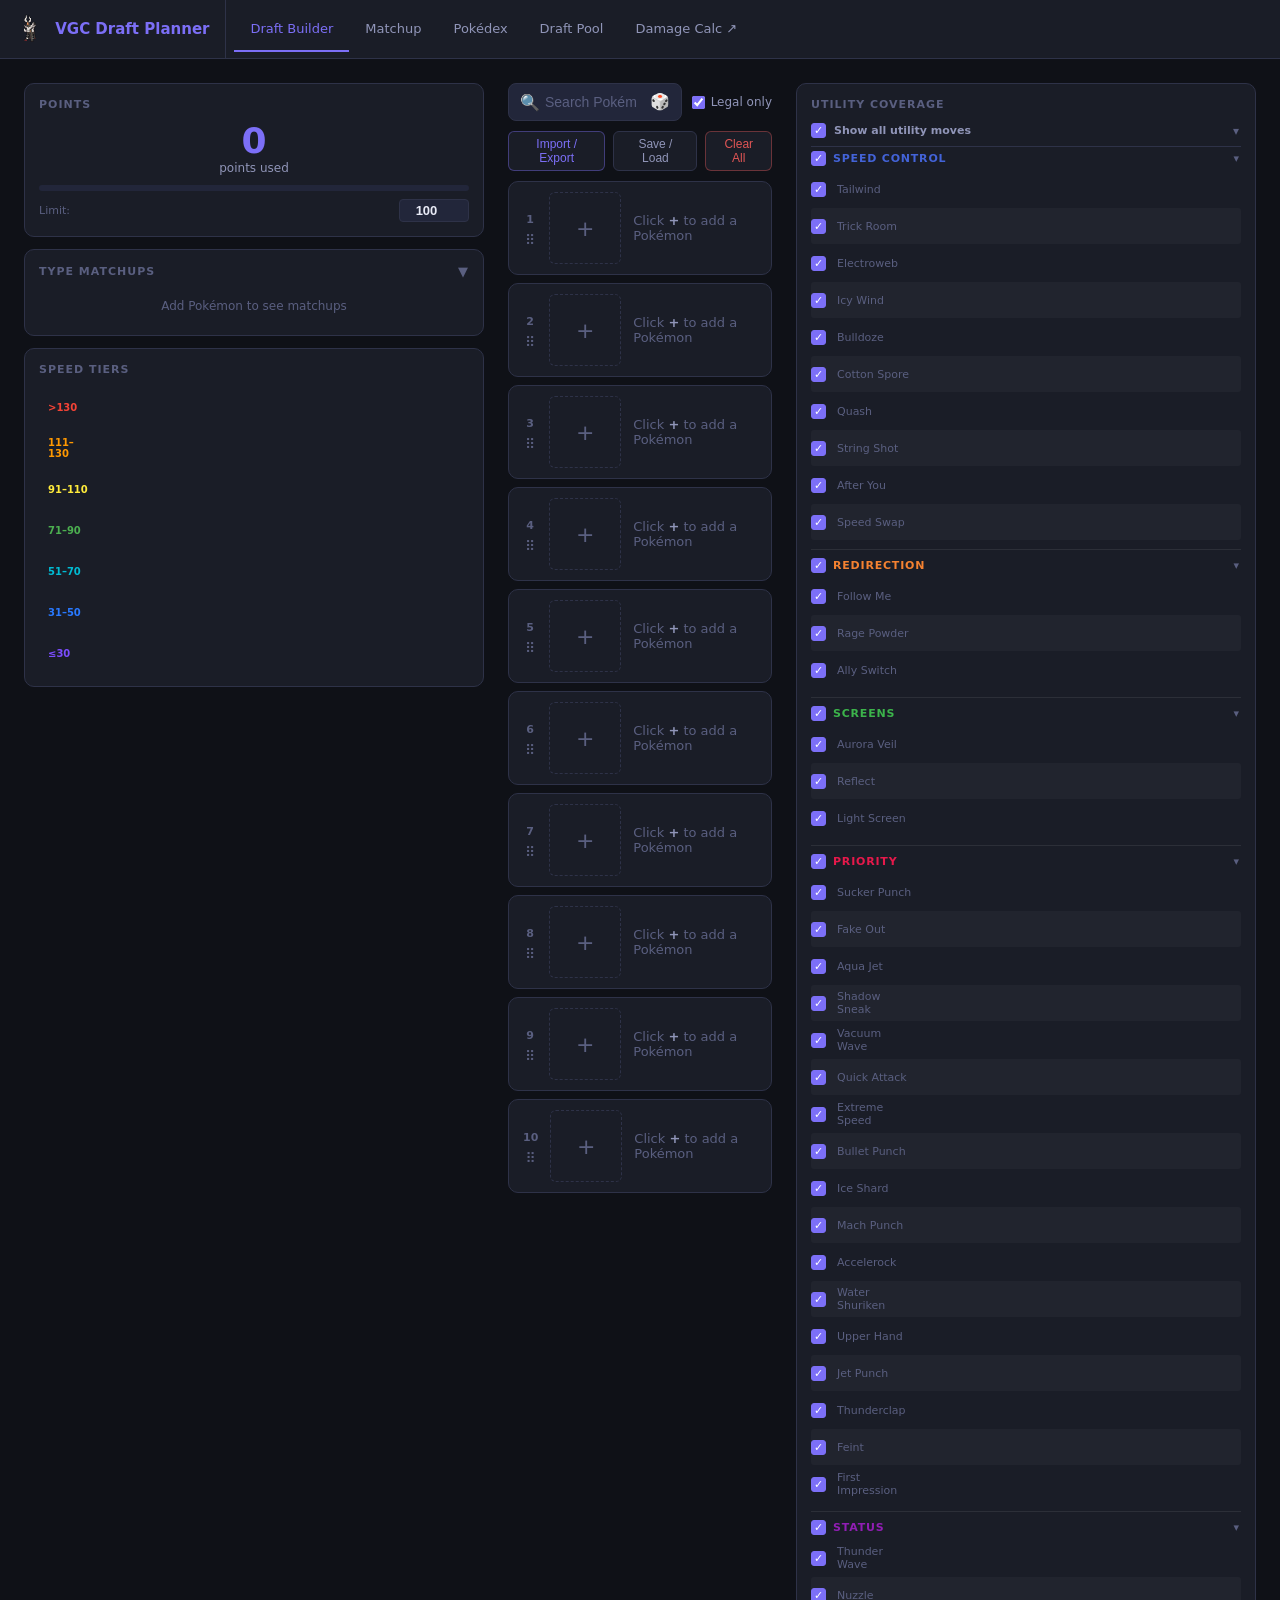
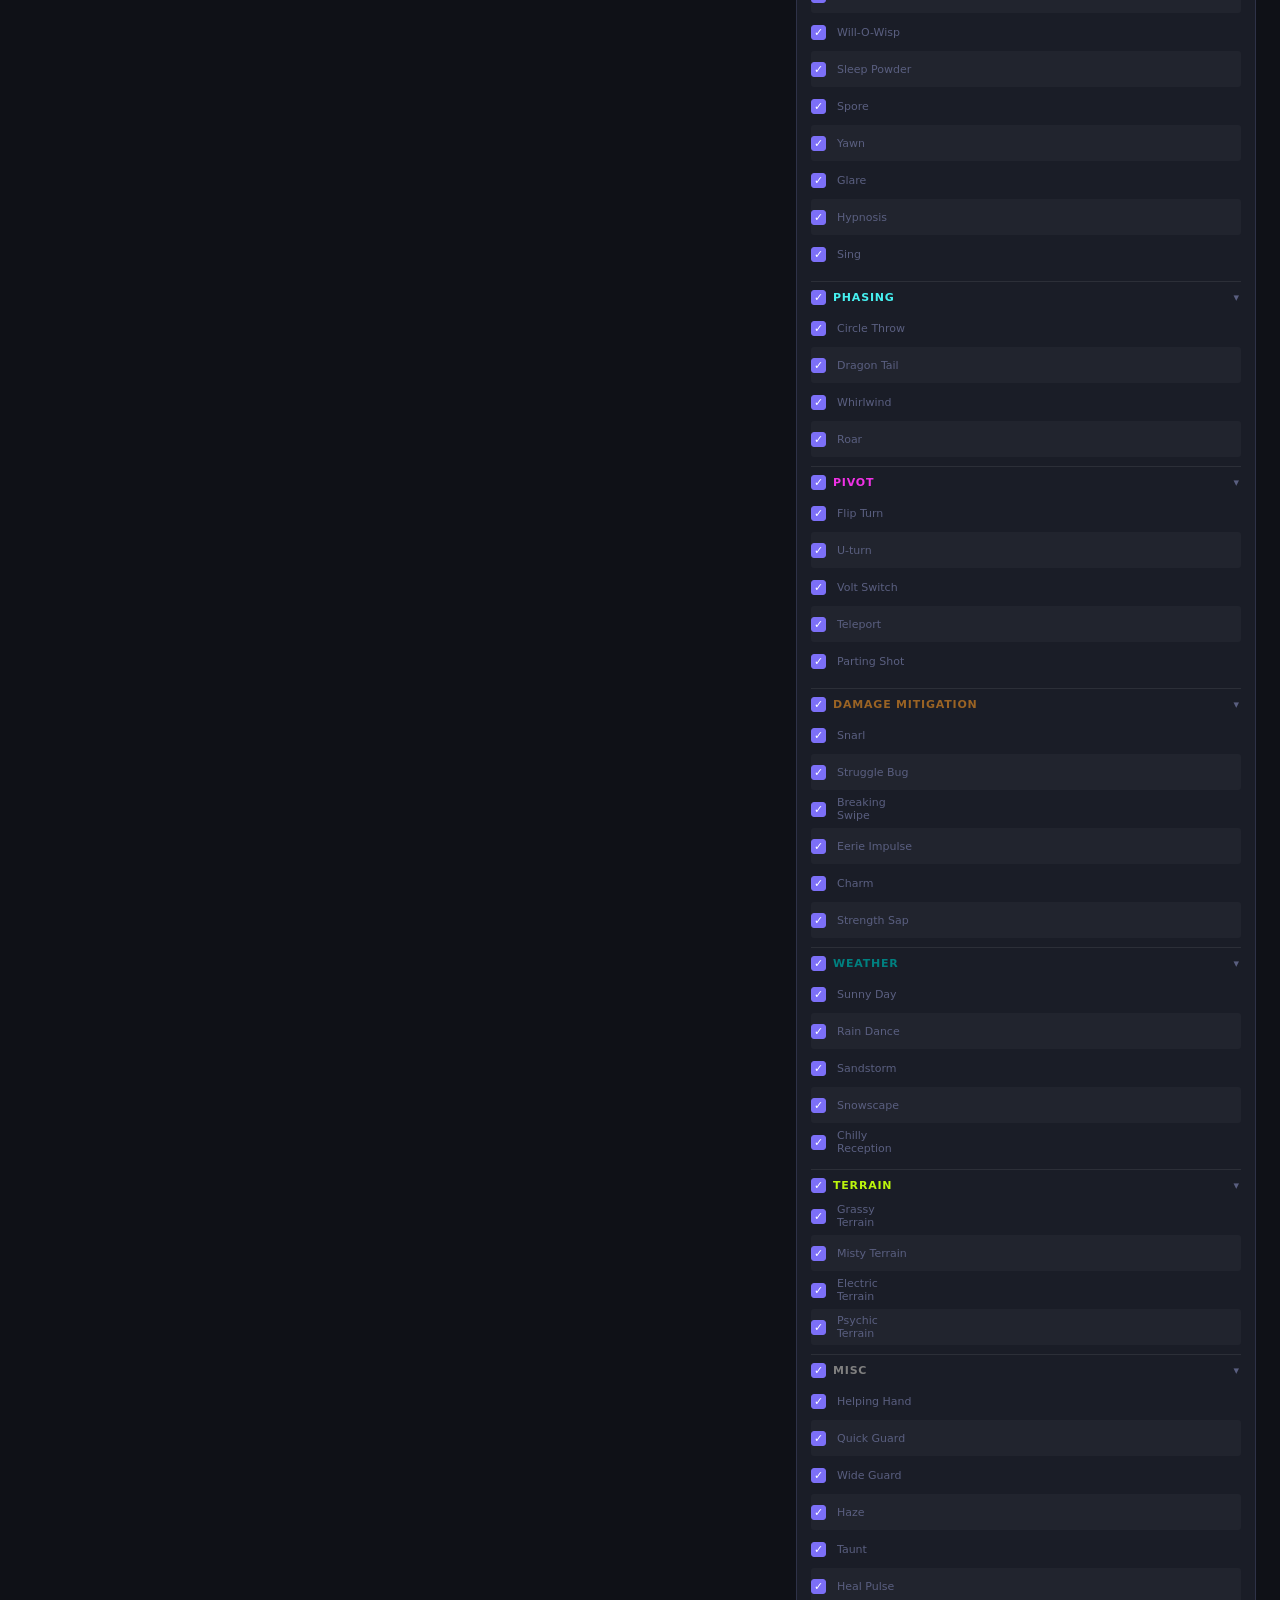
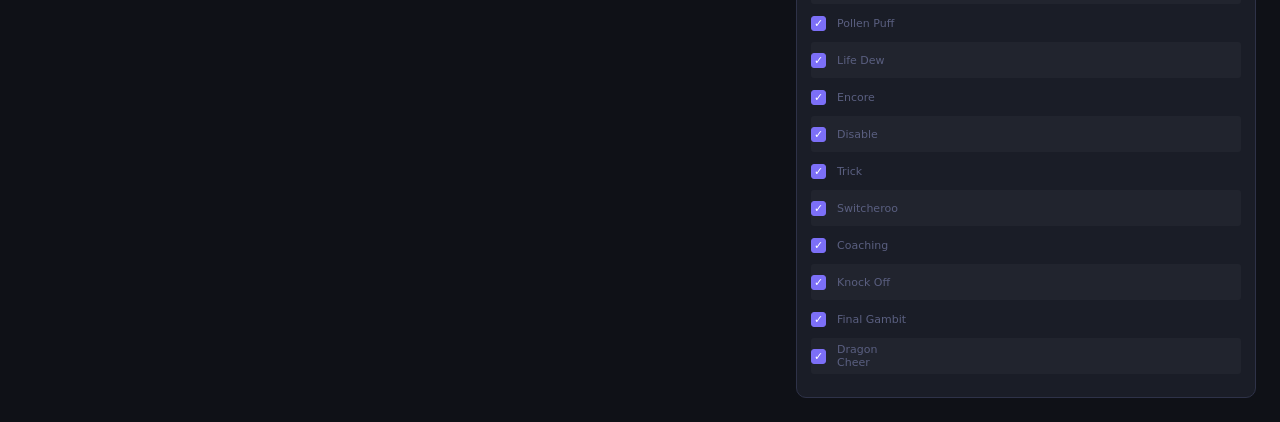
==== commit bce7da28: "Merge pull request #23 from patrickrolens/feature/draft-pool-highlight feat: add highlighting for Po" ====
--- a/index.html
+++ b/index.html
@@ -4,7 +4,574 @@
 <meta charset="UTF-8">
 <meta name="viewport" content="width=device-width, initial-scale=1.0">
 <title>VGC Draft Planner</title>
-<link rel="stylesheet" href="styles.css">
+<style>
+:root{
+  --bg:#0f1117;--bg2:#1a1d27;--bg3:#22263a;--border:#2e3248;
+  --text:#e8eaf6;--text2:#9095b8;--text3:#5a5f80;
+  --accent:#7c6ff7;--red:#e05555;--green:#60a5fa;--yellow:#f0c060;
+}
+*{box-sizing:border-box;margin:0;padding:0;}
+body{font-family:'Segoe UI',system-ui,sans-serif;background:var(--bg);color:var(--text);min-height:100vh;}
+
+.type-badge{display:inline-block;padding:2px 8px;border-radius:4px;font-size:11px;font-weight:600;letter-spacing:0.5px;text-transform:uppercase;}
+.t-Normal{background:#9199a1;color:#fff}.t-Fire{background:#e6724a;color:#fff}.t-Water{background:#539ddf;color:#fff}
+.t-Grass{background:#5bbd58;color:#fff}.t-Electric{background:#f3d23b;color:#333}.t-Ice{background:#74cfc0;color:#fff}
+.t-Fighting{background:#ce4069;color:#fff}.t-Poison{background:#ab6ac8;color:#fff}.t-Ground{background:#d97845;color:#fff}
+.t-Flying{background:#89aae3;color:#fff}.t-Psychic{background:#f97176;color:#fff}.t-Bug{background:#90c12c;color:#fff}
+.t-Rock{background:#c7b78b;color:#fff}.t-Ghost{background:#5269ac;color:#fff}.t-Dragon{background:#0b6dc3;color:#fff}
+.t-Dark{background:#5a5366;color:#fff}.t-Steel{background:#5a8ea1;color:#fff}.t-Fairy{background:#ec8fe6;color:#fff}
+
+nav{background:var(--bg2);border-bottom:1px solid var(--border);display:flex;align-items:center;padding:0 1rem;position:sticky;top:0;z-index:100;}
+.nav-logo{font-size:15px;font-weight:700;color:var(--accent);padding:14px 16px 14px 0;margin-right:8px;border-right:1px solid var(--border);white-space:nowrap;}
+.nav-tab{padding:14px 16px;font-size:13px;font-weight:500;cursor:pointer;border-bottom:2px solid transparent;color:var(--text2);transition:all 0.15s;white-space:nowrap;}
+.nav-tab:hover{color:var(--text);}
+.nav-tab.active{color:var(--accent);border-bottom-color:var(--accent);}
+nav a.nav-tab{text-decoration:none;color:var(--text2);}
+nav a.nav-tab:hover{color:var(--text);}
+
+.view{display:none;padding:1.5rem;max-width:1400px;margin:0 auto;}
+/* Draft Builder spreads wider than the other views so the rails hug the edges
+   and the center column gets as much room as possible. */
+#view-draft{max-width:1860px;}
+#view-matchup{max-width:1860px;padding-top:0.75rem;}
+.view.active{display:block;}
+
+/* ── DRAFT LAYOUT: 3-column above 1200px, 2-column 960–1200, 1-column below ── */
+.draft-layout{display:grid;gap:1.5rem;align-items:start;
+  grid-template-columns:460px minmax(0,1fr) 460px;
+  grid-template-areas:"left center right";}
+.draft-layout .rail{display:flex;flex-direction:column;gap:12px;}
+.draft-layout .rail-left{grid-area:left;}
+.draft-layout .center-col{grid-area:center;min-width:0;}
+.draft-layout .rail-right{grid-area:right;}
+/* 2-column: team list beside a single rail (left panels stacked over Utility) */
+@media(max-width:1200px){
+  .draft-layout{grid-template-columns:minmax(0,1fr) 460px;
+    grid-template-areas:"center left" "center right";
+    align-content:start;}
+  .draft-layout .rail-left{grid-area:left;}
+  .draft-layout .rail-right{grid-area:right;}
+}
+/* 1-column: team list first, then supporting panels */
+@media(max-width:960px){
+  .draft-layout{grid-template-columns:1fr;
+    grid-template-areas:"center" "left" "right";}
+}
+.draft-team{display:flex;flex-direction:column;gap:8px;}
+.draft-toolbar{display:flex;align-items:center;gap:8px;margin-bottom:10px;}
+
+.desktop-only{display:inline-flex;}
+.mobile-only{display:none;}
+@media(max-width:960px){
+  .desktop-only{display:none;}
+  .mobile-only{display:flex;}
+}
+.toolbar-btn{background:var(--bg2);border:1px solid var(--border);border-radius:6px;color:var(--text2);cursor:pointer;font-size:12px;padding:5px 12px;}
+.toolbar-btn:hover{color:var(--text);border-color:var(--accent);}
+.toolbar-btn.toolbar-btn-accent{border-color:rgba(124,111,247,0.4);color:var(--accent);}
+.toolbar-btn.toolbar-btn-accent:hover{background:rgba(124,111,247,0.12);}
+.toolbar-btn.toolbar-btn-danger{border-color:rgba(224,85,85,0.4);color:var(--red);}
+.toolbar-btn.toolbar-btn-danger:hover{background:rgba(224,85,85,0.12);border-color:var(--red);}
+.toolbar-spacer{flex:1;}
+/* Modal overlay */
+.modal-overlay{position:fixed;inset:0;background:rgba(0,0,0,0.6);z-index:2000;display:flex;align-items:center;justify-content:center;padding:16px;}
+.modal-overlay.hidden{display:none;}
+.modal-box{background:var(--bg2);border:1px solid var(--border);border-radius:10px;padding:20px;width:100%;max-width:480px;display:flex;flex-direction:column;gap:14px;}
+.modal-title{font-size:15px;font-weight:700;color:var(--text);}
+.modal-input{background:var(--bg3);border:1px solid var(--border);border-radius:6px;color:var(--text);padding:8px 12px;font-size:13px;width:100%;outline:none;}
+.modal-input:focus{border-color:var(--accent);}
+.modal-btn-row{display:flex;gap:8px;justify-content:flex-end;}
+.modal-btn{padding:6px 16px;border-radius:6px;font-size:13px;font-weight:600;cursor:pointer;border:1px solid var(--border);background:var(--bg3);color:var(--text2);}
+.modal-btn:hover{color:var(--text);border-color:var(--accent);}
+.modal-btn.primary{background:var(--accent);color:#fff;border-color:var(--accent);}
+.modal-btn.primary:hover{opacity:0.85;}
+.modal-btn.danger{border-color:rgba(224,85,85,0.5);color:var(--red);}
+.modal-btn.danger:hover{background:rgba(224,85,85,0.1);}
+/* Team list in load modal */
+.team-list{display:flex;flex-direction:column;gap:6px;max-height:360px;overflow-y:auto;margin-top:4px;}
+.team-list-item{display:flex;align-items:center;gap:8px;padding:8px 10px;background:var(--bg3);border:1px solid var(--border);border-radius:6px;}
+.team-list-item.active-team{border-color:rgba(124,111,247,0.6);background:rgba(124,111,247,0.08);}
+.team-list-name{flex:1;font-size:13px;font-weight:600;min-width:0;overflow:hidden;text-overflow:ellipsis;white-space:nowrap;}
+.team-list-date{font-size:11px;color:var(--text3);white-space:nowrap;}
+.team-list-empty{color:var(--text3);font-size:13px;text-align:center;padding:20px 0;}
+/* Paste modal */
+.paste-textarea{background:var(--bg3);border:1px solid var(--border);border-radius:6px;color:var(--text);padding:10px 12px;font-size:12px;font-family:monospace;width:100%;min-height:320px;resize:vertical;outline:none;line-height:1.6;}
+.paste-textarea:focus{border-color:var(--accent);}
+
+/* SLOT - the card is a container; an inner unified grid reflows its cells in
+   response to the card's own width (container query), so the sprite block, info,
+   moves and matchups migrate together as space changes. */
+.draft-slot{background:var(--bg2);border:1px solid var(--border);border-radius:10px;padding:10px 14px;transition:border-color 0.15s,opacity 0.15s;container-type:inline-size;}
+.draft-slot.drag-over{border-color:var(--accent);background:rgba(124,111,247,0.08);}
+.draft-slot.dragging{opacity:0.4;}
+.slot-sprite-empty{width:72px;height:72px;border:1px dashed var(--border);border-radius:6px;display:flex;align-items:center;justify-content:center;color:var(--text3);font-size:22px;cursor:pointer;transition:border-color 0.15s,color 0.15s;}
+.slot-sprite-empty:hover{border-color:var(--accent);color:var(--accent);}
+/* Slot popover */
+.slot-popover{position:absolute;z-index:300;background:var(--bg2);border:1px solid var(--accent);border-radius:10px;padding:8px;width:280px;box-shadow:0 8px 24px rgba(0,0,0,0.4);}
+.slot-popover input{width:100%;background:var(--bg3);border:1px solid var(--border);border-radius:6px;padding:8px 12px 8px 32px;color:var(--text);font-size:13px;outline:none;}
+.slot-popover input:focus{border-color:var(--accent);}
+.slot-popover input::placeholder{color:var(--text3);}
+.slot-popover-icon{position:absolute;left:20px;top:22px;color:var(--text3);font-size:13px;pointer-events:none;}
+.slot-popover-results{max-height:220px;overflow-y:auto;margin-top:6px;}
+.slot-pop-item{display:flex;align-items:center;gap:8px;padding:6px 8px;cursor:pointer;border-radius:6px;transition:background 0.1s;}
+.slot-pop-item:hover,.slot-pop-item.highlighted{background:var(--bg3);}
+.slot-pop-item.already-in{opacity:0.4;pointer-events:none;}
+.slot-pop-item.illegal-r .slot-pop-sprite{opacity:0.35;filter:grayscale(80%);}
+.slot-pop-sprite{width:32px;height:32px;image-rendering:auto;flex-shrink:0;}
+.slot-pop-name{font-size:12px;font-weight:600;}
+.slot-pop-sub{font-size:10px;color:var(--text2);margin-top:1px;display:flex;gap:4px;align-items:center;}
+.slot-pop-pts{font-size:11px;font-weight:700;margin-left:auto;flex-shrink:0;}
+.drag-handle{cursor:grab;color:var(--text3);font-size:14px;padding:0 2px;flex-shrink:0;padding-top:22px;touch-action:none;user-select:none;}
+.drag-handle:active{cursor:grabbing;}
+.draft-slot.illegal-slot{border-color:#3d2525;}
+.draft-slot:hover{border-color:#3e4460;}
+/* ── UNIFIED CARD GRID - two fixed states, one breakpoint ────────────────────
+   DESKTOP: sprite+types | info(abilities,stats)+matchups+moves | bars chart.
+            Expand reveals the radar.
+   MOBILE:  sprite+types+matchups | info(abilities,stats)+moves.
+            Expand reveals radar + bars. */
+.slot-grid{display:grid;gap:6px 14px;align-items:start;--spr:144px;
+  grid-template-columns:auto var(--spr) minmax(0,1.5fr) minmax(0,1fr) auto;
+  grid-template-areas:"rail sprite main radar ctrl";}
+.sg-rail{grid-area:rail;display:flex;flex-direction:column;align-items:center;gap:6px;padding-top:4px;}
+.sg-sprite{grid-area:sprite;display:flex;flex-direction:column;align-items:center;gap:4px;width:144px;}
+.sp-types{display:flex;flex-wrap:wrap;gap:4px;justify-content:center;}
+.sg-sprite>.sp-match{display:none;}   /* sprite-column matchups: mobile only */
+/* Main column flows info → matchups → moves as a single stack, independent of the
+   sprite's fixed height (no row-height coupling, so no gaps). */
+.sg-main{grid-area:main;min-width:0;display:flex;flex-direction:column;gap:6px;}
+.sg-main>.sg-moves-primary{display:none;}   /* mobile-only top-5 moves cell */
+.move-more{font-size:10px;font-weight:700;color:var(--accent);padding:1px 6px;align-self:center;cursor:pointer;border-radius:3px;border:1px solid rgba(124,111,247,0.35);background:rgba(124,111,247,0.12);}
+.move-more:hover{background:rgba(124,111,247,0.22);}
+/* tooltip content rows (utility moves in priority order) */
+.mv-tip-row{display:flex;justify-content:space-between;gap:14px;padding:2px 0;}
+.mv-tip-name{font-weight:600;}
+.mv-tip-cat{color:var(--accent,#7c6ff7);font-size:11px;white-space:nowrap;}
+.sg-radar{grid-area:radar;min-width:0;position:relative;display:flex;justify-content:center;align-items:center;align-self:center;padding-top:20px;}
+.sg-radar .stat-bars-large{min-width:0;width:100%;}
+.sg-radar canvas{max-width:100%;height:auto;}
+.chart-toggle{position:absolute;top:0;left:0;z-index:2;font-size:10px;font-weight:700;
+  padding:2px 7px;border-radius:4px;cursor:pointer;white-space:nowrap;
+  background:var(--bg3);color:var(--text2);border:1px solid var(--border);transition:background 0.15s,color 0.15s;}
+.chart-toggle:hover{background:rgba(124,111,247,0.18);color:var(--accent);border-color:rgba(124,111,247,0.4);}
+.sg-ctrl{grid-area:ctrl;display:flex;flex-direction:column;align-items:center;gap:5px;}
+.sg-exp{grid-area:exp;}
+/* Desktop: radar is always shown in its column, so the expand button and the
+   expandable panel are unnecessary. */
+.slot-grid>.sg-ctrl .slot-expand{display:none;}
+.slot-grid>.sg-exp{display:none;}
+/* Forces resistances/immunities onto their own line after the weaknesses. */
+.match-break{flex-basis:100%;height:0;}
+.sg-exp-chart{position:relative;padding-top:20px;}
+.sg-exp-chart .stat-bars-large{min-width:0;}
+
+/* MOBILE: matchups join the sprite column; desktop matchups copy hides; the radar
+   moves into the expand reveal. */
+@container (max-width:560px){
+  .slot-grid{--spr:128px;
+    grid-template-columns:auto var(--spr) minmax(0,1fr) auto;
+    grid-template-areas:
+      "rail sprite main ctrl"
+      "exp  exp    exp  exp";}
+  .sg-main>.sg-moves{display:none;}              /* desktop "all moves" hidden on mobile */
+  .sg-main>.sg-moves-primary{display:flex;flex-wrap:wrap;gap:4px;}   /* top-5 + "n more" */
+  .sg-moves-overflow{display:flex;flex-wrap:wrap;gap:4px;margin-bottom:8px;}
+  .sg-moves-primary .move-tag,.sg-moves-overflow .move-tag{font-size:9px;padding:1px 5px;color:#fff;}
+  .sg-sprite{width:128px;}
+  .slot-sprite-wrap{width:128px;height:128px;}
+  .slot-sprite-wrap .slot-sprite{width:128px;height:128px;}
+  .sprite-pts{font-size:22px;top:4px;left:6px;}
+  .sprite-name{font-size:15px;padding:6px 4px 5px;}
+  .sprite-name.n-med{font-size:13px;}
+  .sprite-name.n-long{font-size:11px;}
+  .sprite-name.n-xl{font-size:9px;}
+  .sg-sprite>.sp-match{display:flex;flex-wrap:wrap;gap:3px;justify-content:center;}
+  .sg-main>.sg-match{display:none;}   /* hide the desktop matchups copy on mobile */
+  .slot-grid>.sg-radar{display:none;}        /* always-on radar hidden; shown in expand */
+  .slot-grid>.sg-ctrl .slot-expand{display:block;}   /* expand button returns */
+  .slot-grid>.sg-exp{display:none;}                  /* collapsed by default... */
+  .slot-grid>.sg-exp.open{display:flex;}             /* ...revealed only when expanded */
+}
+
+.slot-num{font-size:11px;color:var(--text3);font-weight:600;text-align:center;}
+.sg-rail .slot-num{padding-top:0;}
+.sg-rail .drag-handle{padding-top:0;padding:0 2px;}
+
+/* ── SPRITE BLOCK: enlarged sprite with points + name overlaid. ── */
+.slot-sprite-wrap{position:relative;display:block;width:144px;height:144px;flex-shrink:0;}
+.slot-sprite-wrap .slot-sprite{position:absolute;inset:0;margin:auto;width:144px;height:144px;object-fit:contain;image-rendering:auto;display:block;}
+.slot-sprite.illegal-img{opacity:0.3;filter:grayscale(90%);}
+.sprite-pts{position:absolute;top:5px;left:7px;z-index:2;font-size:24px;font-weight:800;color:#fff;line-height:1;
+  text-shadow:-1.5px -1.5px 0 #000,1.5px -1.5px 0 #000,-1.5px 1.5px 0 #000,1.5px 1.5px 0 #000,0 0 3px #000;}
+.sprite-pts.illegal-pts{color:var(--red);}
+.sprite-name{position:absolute;left:0;right:0;bottom:0;z-index:2;padding:7px 5px 6px;text-align:center;color:#fff;font-weight:800;line-height:1.05;white-space:nowrap;font-size:16px;
+  text-shadow:-1.5px -1.5px 0 #000,1.5px -1.5px 0 #000,-1.5px 1.5px 0 #000,1.5px 1.5px 0 #000,0 0 3px #000;}
+.sprite-name.n-med{font-size:13px;}
+.sprite-name.n-long{font-size:11px;}
+.sprite-name.n-xl{font-size:10px;}
+.sg-sprite>.slot-pts-display{display:none;}
+.slot-matchups{display:flex;flex-wrap:wrap;gap:3px;align-content:start;}
+.slot-types{display:flex;flex-wrap:wrap;gap:4px;margin-bottom:4px;}
+
+.slot-alt-form-btn{display:block;width:100%;padding:2px 4px;font-size:9px;font-weight:700;background:rgba(124,111,247,0.15);border:1px solid rgba(124,111,247,0.35);color:var(--accent);border-radius:3px;cursor:pointer;text-align:center;white-space:nowrap;transition:background 0.15s;}
+.slot-alt-form-btn:hover{background:rgba(124,111,247,0.28);}
+.slot-alt-form-btn.active{background:rgba(124,111,247,0.3);border-color:rgba(124,111,247,0.65);}
+.slot-alt-form-placeholder{height:21px;}
+.slot-pts-display{font-size:20px;font-weight:700;color:#fff;line-height:1;}
+.slot-pts-display.illegal-pts{color:var(--red);font-size:13px;}
+
+.slot-row{display:flex;align-items:flex-start;justify-content:space-between;gap:8px;margin-top:4px;}
+.slot-row:first-child{margin-top:0;}
+.slot-row-left{display:flex;flex-wrap:wrap;gap:4px;flex:1;min-width:0;}
+.slot-row-right{display:flex;flex-wrap:wrap;gap:3px;justify-content:flex-end;flex-shrink:0;max-width:45%;}
+.slot-name{font-size:14px;font-weight:700;}
+.slot-name.illegal-name{color:var(--text3);}
+.ability-tag{font-size:11px;font-weight:600;padding:3px 9px;border-radius:12px;background:rgba(124,111,247,0.15);color:#a89df9;border:1px solid rgba(124,111,247,0.3);}
+.slot-bst{font-size:11px;color:var(--text3);}
+
+/* compact stat numbers */
+.slot-stats-compact{display:flex;gap:6px;flex-wrap:wrap;margin-top:4px;}
+.stat-num{font-size:10px;color:var(--text2);}
+.stat-num span{color:var(--text);font-weight:600;}
+
+/* matchup badges - compact right-aligned */
+.tm-weak-sm{font-size:9px;font-weight:700;padding:1px 5px;border-radius:3px;background:rgba(224,85,85,0.2);color:var(--red);border:1px solid rgba(224,85,85,0.3);white-space:nowrap;}
+.tm-weak-sm.tm-4x{background:rgba(224,85,85,0.38);border-color:rgba(224,85,85,0.65);color:#ff8080;}
+.tm-resist-sm{font-size:9px;font-weight:700;padding:1px 5px;border-radius:3px;background:rgba(96,165,250,0.12);color:var(--green);border:1px solid rgba(96,165,250,0.25);white-space:nowrap;}
+.tm-resist-sm.tm-quarter{background:rgba(96,165,250,0.25);border-color:rgba(96,165,250,0.5);color:#93c5fd;}
+.tm-immune-sm{font-size:9px;font-weight:700;padding:1px 5px;border-radius:3px;background:rgba(90,83,102,0.25);color:#888;border:1px solid rgba(90,83,102,0.35);white-space:nowrap;}
+
+.slot-moves{display:flex;gap:4px;flex-wrap:wrap;align-content:start;}
+.sg-moves:empty,.sg-moves-primary:empty{display:none;}
+.move-tag{font-size:10px;background:var(--bg3);border:1px solid var(--border);padding:1px 6px;border-radius:3px;color:var(--text2);}
+
+/* empty slot row */
+.slot-empty-row{display:flex;align-items:center;gap:12px;}
+.slot-empty-msg{flex:1;min-width:0;color:var(--text3);font-size:13px;}
+
+/* right controls */
+.slot-right{display:flex;flex-direction:column;align-items:center;gap:5px;flex-shrink:0;}
+.slot-remove{background:none;border:none;color:var(--text3);cursor:pointer;font-size:20px;line-height:1;padding:3px 5px;border-radius:4px;}
+.slot-remove:hover{color:var(--red);background:rgba(224,85,85,0.1);}
+.slot-undo{background:none;border:1px solid var(--border);border-radius:4px;color:var(--text3);cursor:pointer;font-size:10px;font-weight:600;padding:2px 6px;white-space:nowrap;transition:color 0.15s,border-color 0.15s;}
+.slot-undo:hover{color:var(--accent);border-color:var(--accent);}
+.slot-expand{background:none;border:1px solid var(--border);color:var(--text3);cursor:pointer;font-size:11px;padding:3px 7px;border-radius:4px;white-space:nowrap;}
+.slot-expand:hover{color:var(--text);border-color:var(--accent);}
+
+/* EXPANDED PANEL */
+.slot-expanded-panel{display:none;margin-top:10px;padding-top:10px;border-top:1px solid var(--border);}
+.slot-expanded-panel.open{display:flex;flex-direction:column;gap:12px;}
+.expanded-top{display:flex;gap:16px;align-items:flex-start;flex-wrap:wrap;}
+.radar-large-wrap{flex-shrink:0;}
+.stat-bars-large{flex:1;min-width:160px;display:flex;flex-direction:column;gap:5px;background:var(--bg3);border-radius:8px;padding:10px;}
+.stat-bar-row{display:flex;align-items:center;gap:6px;}
+.stat-bar-label{font-size:10px;font-weight:600;width:28px;text-align:right;flex-shrink:0;}
+.stat-bar-bg{flex:1;height:8px;background:var(--bg3);border-radius:4px;overflow:hidden;}
+.stat-bar-fill{height:100%;border-radius:4px;}
+.stat-bar-val{font-size:10px;color:var(--text2);width:28px;text-align:right;flex-shrink:0;}
+
+/* SEARCH */
+.search-row{display:flex;align-items:center;gap:10px;margin-bottom:10px;}
+.search-box{position:relative;flex:1;}
+.search-box input{width:100%;background:var(--bg3);border:1px solid var(--border);border-radius:8px;padding:10px 44px 10px 36px;color:var(--text);font-size:14px;outline:none;}
+.search-box input:focus{border-color:var(--accent);}
+.search-box input::placeholder{color:var(--text3);}
+.search-legal-label{display:flex;align-items:center;gap:6px;font-size:12px;color:var(--text2);cursor:pointer;white-space:nowrap;}
+.search-icon{position:absolute;left:12px;top:50%;transform:translateY(-50%);color:var(--text3);pointer-events:none;}
+.random-btn{position:absolute;right:10px;top:50%;transform:translateY(-50%);background:none;border:none;cursor:pointer;font-size:16px;color:var(--text3);padding:2px;line-height:1;transition:color 0.15s;}
+.random-btn:hover{color:var(--accent);}
+.search-results{position:absolute;top:calc(100% + 4px);left:0;right:0;z-index:200;background:var(--bg2);border:1px solid var(--border);border-radius:8px;max-height:320px;overflow-y:auto;display:none;}
+.search-results.open{display:block;}
+.sr-item{display:flex;align-items:center;gap:10px;padding:8px 12px;cursor:pointer;transition:background 0.1s;border-bottom:1px solid var(--border);}
+.sr-item:last-child{border-bottom:none;}
+.sr-item:hover,.sr-item.highlighted{background:var(--bg3);}
+.sr-item.already-in{opacity:0.4;pointer-events:none;}
+.sr-item.illegal-r .sr-sprite{opacity:0.35;filter:grayscale(80%);}
+.sr-sprite{width:36px;height:36px;image-rendering:auto;flex-shrink:0;}
+.sr-name{font-size:13px;font-weight:600;}
+.sr-sub{font-size:11px;color:var(--text2);margin-top:2px;display:flex;gap:5px;align-items:center;}
+.sr-pts{font-size:11px;font-weight:700;margin-left:auto;flex-shrink:0;}
+
+/* SIDEBAR */
+.card{background:var(--bg2);border:1px solid var(--border);border-radius:10px;padding:14px;}
+.card-title{font-size:11px;font-weight:700;text-transform:uppercase;letter-spacing:1px;color:var(--text3);margin-bottom:12px;}
+.points-display{text-align:center;margin-bottom:10px;}
+.pts-num{font-size:36px;font-weight:700;color:var(--accent);line-height:1;}
+.pts-lbl{font-size:12px;color:var(--text2);margin-top:2px;}
+.pts-bar-bg{background:var(--bg3);border-radius:4px;height:6px;overflow:hidden;margin-top:10px;}
+.pts-bar-fill{height:100%;border-radius:4px;background:var(--accent);transition:width 0.3s,background 0.3s;}
+.pts-bar-fill.warn{background:var(--yellow);}
+.pts-bar-fill.over{background:var(--red);}
+.pts-limit-row{display:flex;justify-content:space-between;align-items:center;margin-top:8px;}
+.pts-limit-lbl{font-size:11px;color:var(--text3);}
+.pts-limit-inp{background:var(--bg3);border:1px solid var(--border);border-radius:4px;color:var(--text);font-size:13px;font-weight:600;width:70px;text-align:center;padding:3px 6px;outline:none;}
+.pts-limit-inp:focus{border-color:var(--accent);}
+.tm-grid{display:grid;grid-template-columns:repeat(6,1fr);gap:3px;}
+.tm-cell{text-align:center;padding:4px 2px;border-radius:4px;transition:filter 0.1s;cursor:pointer;}
+.tm-cell:hover{filter:brightness(1.15);}
+.tm-cell.tm-pinned{filter:brightness(1.25);outline:2px solid #fff;outline-offset:-2px;}
+.tmt{font-size:10px;line-height:1.05;font-weight:700;letter-spacing:-0.2px;}
+.tmv{font-size:12px;font-weight:600;line-height:1.4;color:var(--text2);}
+
+/* Expanded TM view */
+.tm-exp-row{display:flex;align-items:center;gap:6px;padding:3px 0;}
+.tm-exp-badge{display:flex;align-items:center;justify-content:space-between;border-radius:5px;padding:4px 8px;flex:1;cursor:pointer;transition:filter 0.1s;}
+.tm-exp-badge:hover{filter:brightness(1.15);}
+.tm-exp-badge.tm-pinned{outline:2px solid #fff;outline-offset:-2px;filter:brightness(1.25);}
+.tm-exp-name{font-size:11px;font-weight:700;}
+.tm-exp-ratio{font-size:11px;font-weight:700;}
+.tm-section-divider{font-size:9px;font-weight:700;text-transform:uppercase;letter-spacing:1px;color:var(--text3);padding:6px 0 2px;border-top:1px solid var(--border);margin-top:2px;}
+.tm-section-divider:first-child{border-top:none;padding-top:0;}
+.speed-tiers{display:flex;flex-direction:column;gap:3px;}
+.speed-row{display:flex;align-items:center;gap:6px;padding:3px 6px;border-radius:4px;min-height:38px;}
+.speed-lbl{width:46px;font-size:10px;font-weight:600;text-align:left;flex-shrink:0;}
+.speed-icons{display:flex;flex-wrap:wrap;gap:2px;flex:1;}
+.util-section{margin-bottom:0;padding:8px 0;border-top:1px solid rgba(255,255,255,0.08);}
+.util-section:first-child{border-top:none;padding-top:0;}
+.util-section-head{display:flex;align-items:center;gap:7px;margin-bottom:5px;}
+.util-section-title{font-size:11px;font-weight:800;text-transform:uppercase;letter-spacing:0.8px;cursor:pointer;flex:1;}
+.util-cat-arrow{font-size:11px;color:var(--text3);cursor:pointer;padding:0 2px;flex-shrink:0;}
+.util-cat-arrow:hover{color:var(--text2);}
+.util-cat-body.collapsed{display:none;}
+.util-row{display:flex;align-items:center;gap:7px;margin-bottom:1px;border-radius:3px;min-height:36px;}
+.util-row:nth-child(even){background:rgba(255,255,255,0.03);}
+.util-mn{font-size:11px;color:var(--text2);width:84px;flex-shrink:0;padding:2px 4px;}
+.util-mn-none{color:var(--text3);}
+.util-icons{display:flex;flex-wrap:wrap;gap:2px;padding:2px 0;}
+
+/* ── Utility filter: custom checkboxes + master row + collapse ── */
+.util-cb{flex-shrink:0;width:15px;height:15px;border:1.5px solid var(--text3);border-radius:3px;
+  display:inline-flex;align-items:center;justify-content:center;cursor:pointer;
+  font-size:11px;font-weight:800;line-height:1;color:#fff;background:transparent;
+  transition:background 0.12s,border-color 0.12s;user-select:none;}
+.util-cb:hover{border-color:var(--accent);}
+.util-cb.cb-on{background:var(--accent);border-color:var(--accent);}
+.util-cb.cb-dash{background:var(--accent);border-color:var(--accent);opacity:0.85;}
+.util-master-row{display:flex;align-items:center;gap:8px;padding-bottom:8px;margin-bottom:4px;border-bottom:1px solid var(--border);}
+.util-master-lbl{font-size:11px;font-weight:700;color:var(--text2);cursor:pointer;flex:1;}
+.util-collapse-arrow{font-size:12px;color:var(--text3);cursor:pointer;padding:0 2px;}
+.util-collapse-arrow:hover{color:var(--text2);}
+.util-body.collapsed{display:none;}
+
+
+/* INDEX */
+.filters{display:flex;flex-wrap:wrap;gap:8px;margin-bottom:16px;align-items:center;position:sticky;top:50px;z-index:50;background:var(--bg);padding:8px 0;}
+.fi{background:var(--bg2);border:1px solid var(--border);border-radius:6px;padding:7px 12px;color:var(--text);font-size:13px;outline:none;}
+.fi-multi-wrap{position:relative;}
+.fi-multi-display{background:var(--bg2);border:1px solid var(--border);border-radius:6px;padding:7px 12px;color:var(--text);font-size:13px;cursor:pointer;white-space:nowrap;user-select:none;min-width:110px;}
+.fi-multi-display:hover{border-color:var(--accent);}
+.fi-multi-display.active{border-color:var(--accent);color:var(--accent);}
+.fi-arrow{font-size:10px;margin-left:4px;}
+.fi-multi-dropdown{display:none;position:absolute;top:calc(100% + 4px);left:0;z-index:200;background:var(--bg2);border:1px solid var(--border);border-radius:8px;padding:6px;min-width:160px;max-height:260px;overflow-y:auto;box-shadow:0 8px 24px rgba(0,0,0,0.4);}
+.fi-multi-dropdown.open{display:block;}
+.fi-multi-opt{display:flex;align-items:center;gap:8px;padding:5px 8px;border-radius:4px;cursor:pointer;font-size:12px;color:var(--text2);}
+.fi-multi-opt:hover{background:var(--bg3);}
+.fi-multi-opt input{accent-color:var(--accent);flex-shrink:0;}
+.fi-multi-opt.checked{color:var(--text);}
+.fi-multi-section{font-size:10px;font-weight:700;text-transform:uppercase;letter-spacing:0.8px;color:var(--text3);padding:6px 8px 2px;margin-top:4px;border-top:1px solid var(--border);}
+.fi-multi-section:first-child{border-top:none;margin-top:0;}
+.fi:focus{border-color:var(--accent);}
+.fi::placeholder{color:var(--text3);}
+select.fi option{background:var(--bg2);}
+.res-count{font-size:12px;color:var(--text3);margin-left:auto;}
+.idx-tbl{width:100%;border-collapse:collapse;font-size:13px;}
+.idx-tbl th{background:var(--bg2);padding:8px 10px;text-align:left;font-size:10px;font-weight:700;text-transform:uppercase;letter-spacing:0.8px;color:var(--text3);border-bottom:1px solid var(--border);cursor:pointer;white-space:nowrap;position:sticky;top:0;z-index:10;box-shadow:0 1px 0 var(--border);}
+.idx-tbl th:hover{color:var(--text);}
+.idx-tbl th.sa::after{content:" ▲";}
+.idx-tbl th.sd::after{content:" ▼";}
+/* first data row gets extra top padding to clear the sticky header */
+.idx-tbl tbody tr:first-child td{padding-top:14px;}
+.idx-tbl td{padding:6px 10px;border-bottom:1px solid rgba(46,50,72,0.5);vertical-align:middle;}
+.idx-tbl tr.illegal td{opacity:0.38;}
+.idx-tbl tr.data-row{cursor:pointer;}
+.idx-tbl tr.data-row:hover td{background:var(--bg2);}
+.idx-tbl tr.data-row.expanded td{background:var(--bg2);}
+.idx-exp-row td{background:var(--bg3) !important;padding:12px 14px;}
+.idx-exp-row.illegal td{opacity:0.5;}
+.idx-expanded{display:flex;gap:20px;align-items:flex-start;flex-wrap:wrap;}
+.idx-exp-radar{flex-shrink:0;}
+.idx-exp-stats{flex:1;min-width:160px;display:flex;flex-direction:column;gap:5px;background:var(--bg3);border-radius:8px;padding:10px;}
+.idx-exp-right{flex:1;min-width:200px;display:flex;flex-direction:column;gap:10px;}
+.idx-exp-section-title{font-size:10px;font-weight:700;text-transform:uppercase;letter-spacing:0.8px;color:var(--text3);margin-bottom:4px;}
+.idx-exp-tm{display:flex;flex-wrap:wrap;gap:3px;margin-bottom:6px;}
+.idx-exp-moves{display:flex;flex-wrap:wrap;gap:4px;}
+.idx-tbl tr:hover td{background:var(--bg2);}
+.tbl-icon{width:40px;height:40px;image-rendering:pixelated;display:block;}
+
+/* POOL */
+.pool-header{display:flex;align-items:center;gap:12px;margin-bottom:1.5rem;flex-wrap:wrap;}
+.pool-search{background:var(--bg2);border:1px solid var(--border);border-radius:6px;padding:7px 12px;color:var(--text);font-size:13px;outline:none;width:200px;}
+.pool-search:focus{border-color:var(--accent);}
+.pool-search::placeholder{color:var(--text3);}
+.pool-grid{display:flex;flex-direction:column;gap:24px;}
+.pool-tier-hdr{display:flex;align-items:center;gap:10px;margin-bottom:10px;padding-bottom:8px;border-bottom:1px solid var(--border);}
+.pool-tier-pts{font-size:22px;font-weight:700;color:var(--accent);}
+.pool-tier-lbl{font-size:12px;color:var(--text3);}
+.pool-tier-cnt{font-size:12px;color:var(--text3);margin-left:auto;}
+.pool-pokemon{display:flex;flex-wrap:wrap;gap:8px;}
+.pool-mon{display:flex;flex-direction:column;align-items:center;background:var(--bg2);border:1px solid var(--border);border-radius:6px;padding:5px;width:68px;cursor:pointer;transition:border-color 0.15s,background 0.15s;}
+.pool-mon:hover{border-color:var(--accent);}
+.pool-mon.in-team{border-color:var(--green);background:rgba(96,165,250,0.14);}
+.pool-mon.in-team:hover{border-color:var(--green);}
+.pool-mon.in-team .pool-mon-name{color:var(--green);}
+.pool-mon img{width:40px;height:40px;image-rendering:pixelated;}
+.pool-mon-name{font-size:9px;color:var(--text2);text-align:center;margin-top:3px;line-height:1.2;word-break:break-word;}
+
+::-webkit-scrollbar{width:6px;height:6px;}
+.toast{position:fixed;bottom:24px;left:50%;transform:translateX(-50%);background:var(--bg2);border:1px solid var(--border);border-radius:8px;padding:10px 20px;font-size:13px;color:var(--text);box-shadow:0 4px 16px rgba(0,0,0,0.4);z-index:9999;opacity:0;transition:opacity 0.2s;pointer-events:none;}
+.toast.show{opacity:1;}
+.toast.toast-warn{border-color:var(--yellow);color:var(--yellow);}
+.toast.toast-ok{border-color:var(--green);color:var(--green);}
+::-webkit-scrollbar-track{background:var(--bg2);}
+::-webkit-scrollbar-thumb{background:var(--border);border-radius:3px;}
+@media(max-width:600px){.view{padding:1rem 0.75rem;}nav{overflow-x:auto;}.nav-tab{font-size:12px;padding:12px 10px;}}
+/* ══════════ MATCHUP VIEW ══════════ */
+.mu-layout{display:grid;gap:1rem;align-items:start;
+  grid-template-columns:minmax(250px,1fr) minmax(380px,460px) minmax(250px,1fr);}
+@media(max-width:1100px){
+  .mu-layout{grid-template-columns:1fr 1fr;grid-template-areas:"teamA teamB" "center center";}
+  .mu-col-A{grid-area:teamA;}.mu-col-B{grid-area:teamB;}.mu-center{grid-area:center;}
+}
+@media(max-width:680px){
+  .mu-layout{grid-template-columns:1fr;grid-template-areas:"teamA" "center" "teamB";}
+}
+.mu-team-col{display:flex;flex-direction:column;gap:7px;}
+.mu-team-head{display:flex;align-items:center;gap:8px;padding-bottom:6px;border-bottom:2px solid var(--border);}
+.mu-col-A .mu-team-head{border-bottom-color:var(--accent);}
+.mu-col-B .mu-team-head{border-bottom-color:var(--yellow);}
+.mu-team-name{flex:1;min-width:0;background:transparent;border:1px solid transparent;border-radius:6px;color:var(--text);font-size:14px;font-weight:700;font-family:inherit;padding:3px 6px;outline:none;}
+.mu-team-name:hover{border-color:var(--border);}
+.mu-team-name:focus{border-color:var(--accent);background:var(--bg2);}
+.mu-col-A .mu-team-name{color:var(--accent);}
+.mu-col-B .mu-team-name{color:var(--yellow);}
+.mu-toolbar{display:flex;gap:5px;flex-shrink:0;}
+.mu-tb-btn{background:var(--bg2);border:1px solid var(--border);border-radius:6px;color:var(--text2);cursor:pointer;font-size:11px;padding:4px 9px;white-space:nowrap;}
+.mu-tb-btn:hover{color:var(--text);border-color:var(--accent);}
+.mu-list{display:flex;flex-direction:column;gap:7px;}
+
+.mu-row{display:flex;align-items:center;gap:10px;background:var(--bg2);border:1px solid var(--border);border-radius:8px;padding:7px 8px;position:relative;cursor:pointer;transition:border-color .12s,background .12s;}
+.mu-row:hover{border-color:var(--accent);}
+.mu-row.mu-lead{border-color:var(--yellow);background:rgba(240,192,96,0.07);}
+.mu-col-A .mu-row.mu-lead{box-shadow:inset 3px 0 0 var(--accent);}
+.mu-col-B .mu-row.mu-lead{box-shadow:inset 3px 0 0 var(--yellow);}
+.mu-icon{width:55px;height:55px;flex-shrink:0;object-fit:contain;}
+.mu-main{flex:1;min-width:0;display:flex;flex-direction:column;gap:5px;}
+.mu-nameline{display:flex;align-items:center;gap:7px;}
+.mu-name{font-size:14px;font-weight:600;white-space:nowrap;overflow:hidden;text-overflow:ellipsis;}
+.mu-types{display:flex;gap:4px;flex-shrink:0;}
+.mu-types .type-badge{font-size:11px;padding:1px 6px;}
+.mu-sub{display:flex;align-items:center;gap:8px;flex-wrap:wrap;}
+.mu-spe{font-size:12.5px;color:var(--text3);white-space:nowrap;cursor:pointer;border:1px solid transparent;border-radius:4px;padding:2px 6px;}
+.mu-spe:hover{border-color:var(--border);background:var(--bg3);}
+.mu-spe b{color:var(--green);font-weight:700;}
+.mu-spe .mu-bm{font-size:10px;color:var(--text3);font-weight:700;margin-left:3px;}
+.mu-spe .mu-modtag{font-size:10px;color:var(--yellow);font-weight:700;margin-left:3px;}
+.mu-abil{display:flex;flex-wrap:wrap;gap:4px;min-width:0;flex:1;}
+.mu-abil .ability-tag{font-size:11.5px;padding:2px 9px;}
+.mu-cov-btn{align-self:center;margin-top:20px;display:flex;flex-direction:column;align-items:center;justify-content:center;gap:2px;font-size:11px;font-weight:700;color:#fff;cursor:pointer;border:none;border-radius:3px;padding:3px 12px;background:var(--accent);white-space:nowrap;flex-shrink:0;}
+.mu-cov-btn:hover{background:#6a5cf0;}
+.mu-cov-btn .mu-ct{display:inline-block;background:rgba(255,255,255,0.22);color:#fff;border-radius:4px;padding:0 6px;font-weight:800;font-size:12px;}
+.mu-empty{justify-content:center;color:var(--text3);font-size:12px;min-height:56px;border-style:dashed;}
+.mu-remove{position:absolute;top:4px;right:4px;background:none;border:none;color:var(--text3);cursor:pointer;font-size:17px;line-height:1;padding:1px 5px;border-radius:4px;}
+.mu-remove:hover{color:var(--red);background:rgba(224,85,85,0.1);}
+.mu-undo{margin-left:10px;background:none;border:1px solid var(--border);border-radius:4px;color:var(--text3);cursor:pointer;font-size:10px;font-weight:600;padding:2px 7px;white-space:nowrap;}
+.mu-undo:hover{color:var(--accent);border-color:var(--accent);}
+
+/* popovers */
+.mu-pop{position:absolute;z-index:2500;background:var(--bg2);border:1px solid var(--accent);border-radius:10px;padding:10px;box-shadow:0 10px 30px rgba(0,0,0,.5);}
+.mu-pop-title{font-size:10px;font-weight:800;text-transform:uppercase;letter-spacing:.6px;color:var(--text2);margin-bottom:8px;display:flex;align-items:center;gap:6px;}
+.mu-pop-title .mu-sp{flex:1;}
+.mu-pop-x{cursor:pointer;color:var(--text3);font-size:13px;}.mu-pop-x:hover{color:var(--red);}
+.mu-cov-grid{display:grid;grid-template-columns:repeat(3,1fr);gap:4px;width:280px;}
+.mu-cov-opt{display:flex;align-items:center;gap:6px;border-radius:5px;padding:4px 6px;cursor:pointer;border:1px solid var(--border);font-size:11px;font-weight:600;}
+.mu-cov-opt .mu-dot{width:12px;height:12px;border-radius:3px;flex-shrink:0;opacity:.3;}
+.mu-cov-opt.mu-on{border-color:var(--text2);}.mu-cov-opt.mu-on .mu-dot{opacity:1;}
+.mu-cov-opt:hover{border-color:var(--accent);}
+.mu-cov-actions{display:flex;gap:6px;margin-top:8px;}
+.mu-cov-act{flex:1;font-size:10px;font-weight:700;text-align:center;border:1px solid var(--border);border-radius:5px;padding:4px;cursor:pointer;color:var(--text2);background:var(--bg3);}
+.mu-cov-act:hover{border-color:var(--accent);color:var(--text);}
+.mu-spd-menu{width:236px;}
+.mu-spd-opt{display:flex;align-items:center;gap:8px;border-radius:5px;padding:5px 7px;cursor:pointer;font-size:11px;border:1px solid transparent;}
+.mu-spd-opt:hover{background:var(--bg3);}
+.mu-spd-opt.mu-sel{border-color:var(--accent);background:rgba(124,111,247,.1);}
+.mu-spd-opt .mu-lbl{flex:1;}.mu-spd-opt .mu-num{font-weight:700;color:var(--green);}
+.mu-spd-mod{margin-top:8px;border-top:1px solid var(--border);padding-top:8px;}
+.mu-spd-mod-row{display:flex;align-items:center;gap:5px;margin-top:5px;}
+.mu-spd-mod-chip{font-size:10px;font-weight:700;border:1px solid var(--border);border-radius:4px;padding:3px 8px;cursor:pointer;color:var(--text2);background:var(--bg3);}
+.mu-spd-mod-chip:hover{border-color:var(--accent);}.mu-spd-mod-chip.mu-on{border-color:var(--yellow);color:var(--yellow);}
+.mu-spd-mod-input{width:48px;background:var(--bg3);border:1px solid var(--border);border-radius:4px;color:var(--text);font-size:10px;padding:3px 5px;text-align:center;}
+.mu-search-pop{width:300px;}
+.mu-search-inp{width:100%;background:var(--bg3);border:1px solid var(--border);border-radius:6px;color:var(--text);font-size:13px;padding:7px 10px;outline:none;margin-bottom:6px;}
+.mu-search-inp:focus{border-color:var(--accent);}
+.mu-search-results{max-height:300px;overflow-y:auto;display:flex;flex-direction:column;gap:3px;}
+.mu-sr-item{display:flex;align-items:center;gap:8px;padding:5px 7px;border-radius:6px;cursor:pointer;border:1px solid transparent;}
+.mu-sr-item:hover,.mu-sr-item.mu-hl{background:var(--bg3);border-color:var(--accent);}
+.mu-sr-item.mu-inteam{opacity:.4;cursor:not-allowed;}
+.mu-sr-item img{width:30px;height:30px;flex-shrink:0;}
+.mu-sr-nm{font-size:12px;font-weight:600;flex:1;min-width:0;white-space:nowrap;overflow:hidden;text-overflow:ellipsis;}
+.mu-sr-pts{font-size:10px;color:var(--yellow);flex-shrink:0;}
+
+/* center */
+.mu-center{display:flex;flex-direction:column;gap:6px;}
+.mu-card{background:var(--bg2);border:1px solid var(--border);border-radius:10px;padding:12px;}
+.mu-card-title{font-size:11px;font-weight:800;text-transform:uppercase;letter-spacing:0.8px;color:var(--text2);margin-bottom:10px;}
+.mu-lead-head,.mu-sl-head,.mu-mtx-head{display:flex;align-items:center;gap:6px;}
+.mu-lead-head{justify-content:space-between;}
+.mu-lead-head>span:first-child{flex:1;}.mu-lead-head>span:last-child{flex:1;text-align:right;}
+.mu-lead-head>span:nth-child(2){flex:0 0 auto;}
+.mu-collapse-arrow{cursor:pointer;color:var(--text3);font-size:12px;flex:1;text-align:right;}
+.mu-collapse-arrow:hover{color:var(--text2);}
+.mu-lead-body.mu-collapsed{display:none;}
+.mu-lead-clear{cursor:pointer;color:var(--text3);font-size:10px;}.mu-lead-clear:hover{color:var(--red);}
+.mu-sl-masswrap{flex:1;display:flex;min-width:0;}.mu-sl-masswrap.mu-right{justify-content:flex-end;}
+.mu-sl-titletext,.mu-mtx-titletext{flex-shrink:0;}
+.mu-massbtn{font-size:10px;font-weight:700;border:1px solid var(--border);border-radius:5px;padding:2px 8px;cursor:pointer;background:var(--bg3);white-space:nowrap;text-transform:none;letter-spacing:0;}
+.mu-massbtn:hover{border-color:var(--accent);}
+.mu-cA{color:var(--accent);}.mu-cB{color:var(--yellow);}
+.mu-mtx-rolewrap{flex:1;display:flex;min-width:0;}
+.mu-mtx-rolewrap.mu-right{justify-content:flex-end;}
+.mu-mtx-role{display:inline-flex;align-items:center;cursor:pointer;color:var(--accent);font-size:10px;font-weight:700;text-transform:none;letter-spacing:0;border:1px solid var(--border);border-radius:5px;padding:2px 8px;background:var(--bg3);white-space:nowrap;}
+.mu-mtx-role:hover{border-color:var(--accent);}
+
+/* lead banner */
+.mu-lead-banner{display:grid;grid-template-columns:1fr auto 1fr;gap:10px;align-items:start;}
+.mu-lead-side{display:flex;flex-direction:column;align-items:center;gap:6px;min-width:0;}
+.mu-lead-side-tag{font-size:10px;font-weight:800;text-transform:uppercase;letter-spacing:.5px;}
+.mu-lead-side-mons{display:flex;gap:8px;justify-content:center;flex-wrap:wrap;width:100%;}
+.mu-lead-vs{align-self:center;font-size:10px;color:var(--text3);font-weight:700;padding-top:18px;}
+.mu-lead-chip{display:flex;flex-direction:column;align-items:center;gap:3px;background:var(--bg3);border:1px solid var(--border);border-radius:8px;padding:6px 8px;cursor:pointer;transition:border-color .1s,background .1s;width:84px;}
+.mu-lead-chip:hover{border-color:var(--accent);}
+.mu-lead-chip-ico{position:relative;}
+.mu-lead-chip-ico img{width:40px;height:40px;display:block;}
+.mu-lead-rank{position:absolute;top:-4px;right:-6px;font-size:9px;font-weight:800;color:#1a1d27;background:var(--yellow);border-radius:50%;width:15px;height:15px;display:flex;align-items:center;justify-content:center;}
+.mu-lead-chip-nm{font-size:10px;font-weight:600;text-align:center;line-height:1.1;white-space:nowrap;overflow:hidden;text-overflow:ellipsis;max-width:100%;}
+.mu-lead-utils{display:flex;gap:2px;flex-wrap:wrap;justify-content:center;}
+.mu-lead-util{font-size:7.5px;font-weight:800;color:#1a1d27;border-radius:3px;padding:1px 3px;letter-spacing:.2px;}
+.mu-lead-chip.mu-hl-red{border-color:var(--red);background:rgba(224,85,85,.14);}
+.mu-lead-chip.mu-hl-blue{border-color:var(--green);background:rgba(96,165,250,.14);}
+.mu-lead-hint{font-size:10px;color:var(--text3);font-style:italic;text-align:center;line-height:1.3;}
+
+/* speed ladder */
+.mu-speed-ladder{display:flex;flex-direction:column;gap:1px;}
+.mu-sl-row{display:grid;grid-template-columns:1fr 46px 1fr;align-items:center;gap:6px;min-height:30px;padding:1px 0;border-radius:4px;}
+.mu-sl-row:hover{background:var(--bg3);}
+.mu-sl-side{display:flex;align-items:center;gap:5px;min-width:0;}
+.mu-sl-side.mu-A{justify-content:flex-end;}.mu-sl-side.mu-B{justify-content:flex-start;}
+.mu-sl-ico{width:26px;height:26px;flex-shrink:0;cursor:pointer;border-radius:4px;}
+.mu-sl-ico:hover{outline:1px solid var(--accent);}.mu-sl-ico.mu-lead{outline:2px solid var(--yellow);}
+.mu-sl-nm{font-size:10px;color:var(--text2);white-space:nowrap;overflow:hidden;text-overflow:ellipsis;}
+.mu-sl-bm{font-size:10px;color:var(--text2);font-weight:700;}
+.mu-sl-val{text-align:center;font-size:11px;font-weight:700;color:var(--green);background:var(--bg3);border-radius:4px;padding:2px 0;}
+
+/* matrix */
+.mu-mtx-grid{display:grid;grid-template-columns:repeat(6,1fr);gap:4px;}
+.mu-mtx-cell{border-radius:6px;padding:5px 2px;cursor:pointer;user-select:none;display:flex;flex-direction:column;align-items:center;justify-content:center;gap:2px;transition:transform .08s;min-width:0;}
+.mu-mtx-cell:hover{transform:scale(1.06);z-index:2;}
+.mu-mtx-cell.mu-pinned{outline:2px solid #fff;outline-offset:-2px;}
+.mu-mtx-t{font-size:9px;font-weight:700;line-height:1.1;letter-spacing:-0.2px;text-align:center;}
+.mu-mtx-v{font-size:10.5px;font-weight:800;line-height:1.15;}
+.mu-hint{font-size:10px;color:var(--text3);font-style:italic;}
+</style>
 </head>
 <body>
 <nav>
@@ -259,6 +826,2605 @@
   <div class="slot-popover-results" id="slot-pop-results"></div>
 </div>
 
-<script src="app.js"></script>
-</body>
-</html>
+<script>
+let POKEMON_DATA = [];
+let UG = [];
+let MOVE_DESC = {};
+let ABILITY_DESC = {};
+
+// ── SPRITES ───────────────────────────────────────────────────────────────────
+// Draft Builder: ./sprites/ (Home-style art) primary → ./icons/ fallback
+// Index + Pool:  ./icons/ (PC icons) primary → ./sprites/ fallback
+
+function localId(id) {
+  const m = id.match(/^(\d+)(.*)$/);
+  if (!m) return id;
+  const num = parseInt(m[1]);
+  const padded = num >= 1000 ? String(num) : String(num).padStart(3, '0');
+  return padded + m[2];
+}
+
+function spriteUrl(mon) {
+  if (!mon.id) return '';
+  return './sprites/' + localId(mon.id) + '.png';
+}
+
+function iconUrl(mon) {
+  if (!mon.id) return '';
+  return './icons/' + localId(mon.id) + '.png';
+}
+
+// Pokéball data URI used as the final fallback when no sprite/icon is found
+const POKEBALL_FALLBACK = "data:image/svg+xml,%3Csvg xmlns='http://www.w3.org/2000/svg' viewBox='0 0 40 40'%3E%3Ccircle cx='20' cy='20' r='19' fill='%23e05555' stroke='%23333' stroke-width='1.5'/%3E%3Cpath d='M1.1 20 A19 19 0 0 0 38.9 20 Z' fill='%23fff'/%3E%3Crect x='1' y='18' width='38' height='4' fill='%23333'/%3E%3Ccircle cx='20' cy='20' r='7' fill='%23fff' stroke='%23333' stroke-width='1.5'/%3E%3Ccircle cx='20' cy='20' r='3.5' fill='%23e8eaf6' stroke='%23333' stroke-width='1'/%3E%3C/svg%3E";
+
+// ── STORAGE KEYS ──────────────────────────────────────────────────────────────
+const LS_TEAMS   = 'vgcdraft_teams';
+const LS_SESSION = 'vgcdraft_session';
+const LS_MOVEFILTER = 'vgcdraft_movefilter';
+
+// Set of move names the user has UNCHECKED (hidden from cards). Default: all
+// checked, so the set starts empty. Persisted across reloads.
+let hiddenMoves = new Set();
+function loadMoveFilter(){
+  try {
+    const raw = JSON.parse(localStorage.getItem(LS_MOVEFILTER)||'[]');
+    hiddenMoves = new Set(Array.isArray(raw)?raw:[]);
+  } catch(e){ hiddenMoves = new Set(); }
+}
+function saveMoveFilter(){
+  localStorage.setItem(LS_MOVEFILTER, JSON.stringify([...hiddenMoves]));
+}
+function isMoveVisible(mv){ return !hiddenMoves.has(mv); }
+
+// ── SESSION PERSISTENCE ────────────────────────────────────────────────────────
+function saveSession(){
+  try {
+    const state = {
+      team: team.map(m => m ? {id: m.id, pasteData: m.pasteData||null} : null),
+      altFormActive: [...altFormActive],
+      megaBaseActive: [...megaBaseActive],
+      expanded: [...expanded],
+    };
+    localStorage.setItem(LS_SESSION, JSON.stringify(state));
+  } catch(e){}
+}
+
+function restoreSession(){
+  try {
+    const raw = localStorage.getItem(LS_SESSION);
+    if(!raw) return;
+    const state = JSON.parse(raw);
+    if(state.altFormActive) state.altFormActive.forEach(id => altFormActive.add(id));
+    if(state.megaBaseActive) state.megaBaseActive.forEach(id => megaBaseActive.add(id));
+    if(state.expanded) state.expanded.forEach(i => expanded.add(i));
+    if(state.team){
+      state.team.forEach(function(entry, i){
+        if(!entry) return;
+        const mon = POKEMON_DATA.find(p => p.id === entry.id);
+        if(mon){
+          team[i] = mon;
+          if(entry.pasteData) team[i] = Object.assign({}, mon, {pasteData: entry.pasteData});
+        }
+      });
+    }
+  } catch(e){}
+}
+
+// ── SAVE / LOAD ────────────────────────────────────────────────────────────────
+function getSavedTeams(){
+  try { return JSON.parse(localStorage.getItem(LS_TEAMS)||'[]'); } catch(e){ return []; }
+}
+function putSavedTeams(teams){
+  localStorage.setItem(LS_TEAMS, JSON.stringify(teams));
+}
+
+function nextDefaultName(teams){
+  let n = 1;
+  const names = new Set(teams.map(t => t.name));
+  while(names.has('Team ' + n)) n++;
+  return 'Team ' + n;
+}
+
+let _pendingOverwriteName = null;
+let _lastUsedTeamName = null;  // tracks most recently saved/loaded team name
+
+function openSaveLoadModal(){
+  const teams = getSavedTeams();
+  const input = document.getElementById('save-name-input');
+  // Default to last used name, or next available default
+  input.value = _lastUsedTeamName || nextDefaultName(teams);
+  refreshTeamList();
+  document.getElementById('saveload-modal').classList.remove('hidden');
+  setTimeout(()=>{ input.select(); input.focus(); }, 50);
+}
+
+function refreshTeamList(){
+  const teams = getSavedTeams();
+  const list = document.getElementById('team-list');
+  if(!teams.length){
+    list.innerHTML = '<div class="team-list-empty">No saved teams yet.</div>';
+    return;
+  }
+  // Display newest-first (reverse order), but pass real index for operations
+  list.innerHTML = teams.map(function(t, i){ return {t, i}; })
+    .reverse()
+    .map(function(obj){
+      const {t, i} = obj;
+      const isActive = _lastUsedTeamName && t.name === _lastUsedTeamName;
+      return '<div class="team-list-item' + (isActive ? ' active-team' : '') + '">'
+        + '<div class="team-list-name" title="' + t.name + '">' + t.name + '</div>'
+        + '<div class="team-list-date">' + t.savedAt + '</div>'
+        + '<button class="modal-btn" style="padding:3px 10px;font-size:11px;white-space:nowrap" onclick="saveIntoSlot(' + i + ')">Save</button>'
+        + '<button class="modal-btn primary" style="padding:3px 10px;font-size:11px" onclick="loadTeam(' + i + ')">Load</button>'
+        + '<button class="modal-btn danger" style="padding:3px 8px;font-size:11px" onclick="deleteTeam(' + i + ')">✕</button>'
+        + '</div>';
+    }).join('');
+}
+
+function confirmSave(){
+  const name = document.getElementById('save-name-input').value.trim();
+  if(!name) return;
+  const teams = getSavedTeams();
+  const existing = teams.find(t => t.name === name);
+  if(existing){
+    _pendingOverwriteName = name;
+    document.getElementById('overwrite-msg').textContent =
+      `A team named "${name}" already exists. Overwrite it?`;
+    document.getElementById('overwrite-modal').classList.remove('hidden');
+    return;
+  }
+  doSave(name);
+}
+
+// Save into an existing slot by index (the Save button on each row)
+function saveIntoSlot(i){
+  const teams = getSavedTeams();
+  const t = teams[i];
+  if(!t) return;
+  _pendingOverwriteName = t.name;
+  document.getElementById('overwrite-msg').textContent =
+    `Overwrite "${t.name}" with the current team?`;
+  document.getElementById('overwrite-modal').classList.remove('hidden');
+}
+
+function confirmOverwrite(){
+  closeModal('overwrite-modal');
+  if(_pendingOverwriteName) doSave(_pendingOverwriteName);
+  _pendingOverwriteName = null;
+}
+
+function doSave(name){
+  const teams = getSavedTeams();
+  const idx = teams.findIndex(t => t.name === name);
+  const entry = {
+    name,
+    savedAt: new Date().toLocaleDateString(),
+    slots: team.map(m => m ? {id: m.id, pasteData: m.pasteData||null} : null),
+    altFormActive: [...altFormActive],
+    megaBaseActive: [...megaBaseActive],
+  };
+  if(idx >= 0) teams.splice(idx, 1);  // remove from current position
+  teams.push(entry);                   // always add at end (= top of reversed display)
+  putSavedTeams(teams);
+  _lastUsedTeamName = name;
+  // Update input to reflect the saved name and refresh list
+  const input = document.getElementById('save-name-input');
+  if(input) input.value = name;
+  refreshTeamList();
+  showToast('Team "' + name + '" saved.', 'ok');
+}
+
+function loadTeam(i){
+  const teams = getSavedTeams();
+  const entry = teams[i];
+  if(!entry) return;
+  team = new Array(TS).fill(null);
+  slotHistory = new Array(TS).fill(null);
+  expanded.clear();
+  altFormActive.clear();
+  megaBaseActive.clear();
+  if(entry.altFormActive) entry.altFormActive.forEach(id => altFormActive.add(id));
+  if(entry.megaBaseActive) entry.megaBaseActive.forEach(id => megaBaseActive.add(id));
+  entry.slots.forEach(function(slot, idx){
+    if(!slot) return;
+    const mon = POKEMON_DATA.find(p => p.id === slot.id);
+    if(mon) team[idx] = slot.pasteData ? Object.assign({}, mon, {pasteData: slot.pasteData}) : mon;
+  });
+  _lastUsedTeamName = entry.name;
+  // Update input and refresh list to show active highlight
+  const input = document.getElementById('save-name-input');
+  if(input) input.value = entry.name;
+  refreshTeamList();
+  closeModal('saveload-modal');
+  renderTeam(); renderSidebar(); saveSession();
+  refreshPoolHighlights();
+  showToast('Team "' + entry.name + '" loaded.', 'ok');
+}
+
+function deleteTeam(i){
+  const teams = getSavedTeams();
+  const name = teams[i].name;
+  teams.splice(i, 1);
+  putSavedTeams(teams);
+  if(_lastUsedTeamName === name) _lastUsedTeamName = null;
+  const input = document.getElementById('save-name-input');
+  if(input && input.value === name) input.value = nextDefaultName(getSavedTeams());
+  refreshTeamList();
+  showToast('"' + name + '" deleted.', 'warn');
+}
+
+// ── POKEPASTE IMPORT / EXPORT ──────────────────────────────────────────────────
+
+// Build reverse lookup: showdown-normalised name -> pokemon entry
+function buildNameLookup(){
+  const map = {};
+  POKEMON_DATA.forEach(function(p){
+    // Primary name
+    map[normalize(p.name)] = p;
+    // Aliases (e.g. Maushold-Four -> Maushold)
+    if(p.aliases){
+      p.aliases.forEach(function(a){ map[normalize(a)] = p; });
+    }
+    // Alt form names -> base mon with isAlt flag
+    if(p.altForm){
+      map[normalize(p.altForm.name)] = {base: p, isAlt: true};
+    }
+  });
+  // Also map altFormIds entries (entries in POKEMON_DATA that ARE alt forms)
+  // to their base form so importing "Aegislash-Blade" finds Aegislash
+  POKEMON_DATA.forEach(function(p){
+    if(altFormIds.has(p.id)){
+      // Find the base form (the one whose altForm.spriteId === p.id)
+      const base = POKEMON_DATA.find(function(b){
+        return b.altForm && b.altForm.spriteId === p.id;
+      });
+      if(base){
+        map[normalize(p.name)] = {base: base, isAlt: true};
+        if(p.aliases){
+          p.aliases.forEach(function(a){ map[normalize(a)] = {base: base, isAlt: true}; });
+        }
+      }
+    }
+  });
+  return map;
+}
+function normalize(s){ return s.toLowerCase().replace(/[^a-z0-9]/g,''); }
+let _nameLookup = null;
+
+function teamToPaste(){
+  return team.map(function(mon){
+    if(!mon) return null;
+    const disp = getDisplayMon(mon);
+    const pd = mon.pasteData || {};
+    // Use preserved alias name if the mon was imported as something like "Sinistcha-Masterpiece"
+    const speciesName = (pd.importedAs && _nameLookup && _nameLookup[normalize(pd.importedAs)])
+    ? pd.importedAs : disp.name;
+    const lines = [];
+    // First line: Nickname (Species) (Gender) @ Item
+    let firstLine = '';
+    if(pd.nickname){
+      firstLine = pd.nickname + ' (' + speciesName + ')';
+    } else {
+      firstLine = speciesName;
+    }
+    if(pd.gender) firstLine += ' (' + pd.gender + ')';
+    if(pd.item)   firstLine += ' @ ' + pd.item;
+    lines.push(firstLine);
+    if(pd.ability) lines.push('Ability: ' + pd.ability);
+    lines.push('Level: ' + (pd.level || 50));
+    if(pd.tera)    lines.push('Tera Type: ' + pd.tera);
+    if(pd.evs)     lines.push('EVs: ' + pd.evs);
+    if(pd.ivs)     lines.push('IVs: ' + pd.ivs);
+    if(pd.nature)  lines.push(pd.nature + ' Nature');
+    if(pd.moves && pd.moves.length){
+      pd.moves.forEach(function(m){ if(m) lines.push('- ' + m); });
+    }
+    return lines.join('\n');
+  }).filter(Boolean).join('\n\n');
+}
+
+function parseFirstLine(firstLine){
+  // Handles all these formats:
+  //   Species @ Item
+  //   Species
+  //   Nickname (Species) @ Item
+  //   Nickname (Species)
+  //   Species (M) @ Item        <- gender, no nickname
+  //   Species (F)               <- gender, no nickname
+  //   Nickname (Species) (M) @ Item
+
+  let remaining = firstLine;
+  let item = null;
+  let gender = null;
+  let nickname = null;
+
+  // Strip item
+  const atIdx = remaining.indexOf(' @ ');
+  if(atIdx >= 0){
+    item = remaining.slice(atIdx + 3).trim();
+    remaining = remaining.slice(0, atIdx).trim();
+  }
+
+  // Strip gender marker (M) or (F) at the end
+  const genderMatch = remaining.match(/^(.*)\s+\(([MF])\)\s*$/);
+  if(genderMatch){
+    remaining = genderMatch[1].trim();
+    gender = genderMatch[2];
+  }
+
+  // Check for species in parentheses: Nickname (Species)
+  const parenMatch = remaining.match(/^(.+)\(([^)]+)\)\s*$/);
+  let species;
+  if(parenMatch){
+    nickname = parenMatch[1].trim() || null;
+    species = parenMatch[2].trim();
+  } else {
+    species = remaining;
+  }
+
+  return {species, item, nickname, gender};
+}
+
+function parsePaste(text){
+  const blocks = text.trim().split(/\n\s*\n/).map(b => b.trim()).filter(Boolean);
+  return blocks.map(function(block){
+    const lines = block.split('\n').map(l => l.trim());
+    const result = {raw: block};
+    const {species, item, nickname, gender} = parseFirstLine(lines[0] || '');
+    result.name = species;
+    if(item)     result.item     = item;
+    if(nickname) result.nickname = nickname;
+    if(gender)   result.gender   = gender;
+    lines.slice(1).forEach(function(line){
+      if(line.startsWith('Ability:'))   result.ability = line.slice(8).trim();
+      if(line.startsWith('Tera Type:')) result.tera    = line.slice(10).trim();
+      if(line.startsWith('EVs:'))       result.evs     = line.slice(4).trim();
+      if(line.startsWith('IVs:'))       result.ivs     = line.slice(4).trim();
+      if(line.startsWith('Level:'))     result.level   = line.slice(6).trim();
+      if(line.match(/Nature$/))         result.nature  = line.replace(/\s*Nature$/,'').trim();
+      if(line.startsWith('- '))         (result.moves = result.moves||[]).push(line.slice(2).trim());
+    });
+    return result;
+  });
+}
+
+function openPasteModal(){
+  document.getElementById('paste-textarea').value = teamToPaste();
+  document.getElementById('paste-modal').classList.remove('hidden');
+  setTimeout(()=> document.getElementById('paste-textarea').focus(), 50);
+}
+
+function applyPaste(){
+  if(!_nameLookup) _nameLookup = buildNameLookup();
+  const text = document.getElementById('paste-textarea').value;
+  const blocks = parsePaste(text);
+
+  let unrecognized = 0;
+  const newTeam = new Array(TS).fill(null);
+  const newAltActive = new Set();
+
+  const toProcess = blocks.slice(0, 10);
+  const excess = blocks.length > 10;
+
+  toProcess.forEach(function(block, i){
+    const key = normalize(block.name);
+    const match = _nameLookup[key];
+    if(!match){ unrecognized++; return; }
+
+    let mon, slotIdx = i;
+    if(match.isAlt){
+      // Alt form - use base, activate toggle
+      mon = match.base;
+      newAltActive.add(mon.id);
+    } else {
+      mon = match;
+    }
+
+    // Find first empty slot at or after i
+    while(slotIdx < TS && newTeam[slotIdx]) slotIdx++;
+    if(slotIdx >= TS) return;
+
+    const pasteData = {
+      nickname: block.nickname || null,
+      gender:   block.gender   || null,
+      item:     block.item     || null,
+      ability:  block.ability  || null,
+      level:    block.level    || null,
+      tera:     block.tera     || null,
+      evs:      block.evs      || null,
+      ivs:      block.ivs      || null,
+      nature:   block.nature   || null,
+      moves:    block.moves    || [],
+      importedAs: (block.name !== mon.name) ? block.name : null,
+    };
+    newTeam[slotIdx] = Object.assign({}, mon, {pasteData});
+  });
+
+  team = newTeam;
+  slotHistory = new Array(TS).fill(null);
+  altFormActive.clear();
+  newAltActive.forEach(id => altFormActive.add(id));
+  expanded.clear();
+
+  closeModal('paste-modal');
+  renderTeam(); renderSidebar(); saveSession();
+  refreshPoolHighlights();
+
+  if(excess) showToast('More than 10 entries detected. Excess entries discarded.', 'warn');
+  if(unrecognized) showToast(unrecognized + ' unrecognized Pokémon failed to import.', 'warn');
+  if(!excess && !unrecognized) showToast('Team imported successfully.', 'ok');
+}
+
+// ── MODAL HELPERS ──────────────────────────────────────────────────────────────
+function closeModal(id){ document.getElementById(id).classList.add('hidden'); }
+
+// Only close modal when both mousedown AND mouseup land on the overlay itself
+let _overlayMousedownId = null;
+document.addEventListener('mousedown', function(e){
+  const overlay = e.target.closest('.modal-overlay');
+  _overlayMousedownId = (overlay && overlay === e.target) ? overlay.id : null;
+});
+function handleModalOverlayClick(e, id){
+  if(_overlayMousedownId === id && e.target.id === id) closeModal(id);
+}
+
+function initApp() {
+  // Build set of alt form IDs to exclude from Draft Builder search
+  POKEMON_DATA.forEach(function(p){
+    if(p.altForm && p.altForm.spriteId) altFormIds.add(p.altForm.spriteId);
+  });
+  // Build name lookup for paste import
+  _nameLookup = buildNameLookup();
+  // Restore last session silently
+  restoreSession();
+  initFilters();renderTeam();renderSidebar();renderIdx();renderPool();initDragAndDrop();initSlotPopover();updateStickyOffset();window.addEventListener('resize',updateStickyOffset);
+  // (l) Random Pokémon icon in nav
+  const legalMons = POKEMON_DATA.filter(p => p.legal);
+  if(legalMons.length){
+    const pick = legalMons[Math.floor(Math.random()*legalMons.length)];
+    const navIcon = document.getElementById('nav-logo-icon');
+    navIcon.onload = function(){ this.style.opacity='1'; };
+    navIcon.onerror = function(){ this.style.display='none'; };
+    navIcon.src = iconUrl(pick);
+    navIcon.alt = pick.name;
+    navIcon.title = pick.name;
+  }
+}
+async function loadPokemonData() {
+  // Pre-set Pokéball in nav immediately so something shows before data loads
+  document.getElementById('nav-logo-icon').src = POKEBALL_FALLBACK;
+  const response = await fetch('pokemon.json');
+  const data = await response.json();
+  POKEMON_DATA = data.pokemon;
+  UG = data.utilityGroups;
+  MOVE_DESC = data.moveDescriptions || {};
+  ABILITY_DESC = data.abilityDescriptions || {};
+  buildMoveCategory();
+  loadMoveFilter();
+  initApp();
+}
+
+function setSpriteFallback(img) {
+  // sprites → icons → Pokéball fallback
+  img.onerror = function() {
+    if (this.src.includes('./sprites/')) {
+      this.onerror = function() { this.onerror = null; this.src = POKEBALL_FALLBACK; this.style.opacity='0.5'; };
+      this.src = this.src.replace('./sprites/', './icons/');
+    } else {
+      this.onerror = null; this.src = POKEBALL_FALLBACK; this.style.opacity='0.5';
+    }
+  };
+}
+
+function setIconFallback(img) {
+  // icons → sprites → Pokéball fallback
+  img.onerror = function() {
+    if (this.src.includes('./icons/')) {
+      this.onerror = function() { this.onerror = null; this.src = POKEBALL_FALLBACK; this.style.opacity='0.5'; };
+      this.src = this.src.replace('./icons/', './sprites/');
+    } else {
+      this.onerror = null; this.src = POKEBALL_FALLBACK; this.style.opacity='0.5';
+    }
+  };
+}
+
+// ── TYPE ENGINE ────────────────────────────────────────────────────────────────
+const TYPES=["Normal","Fire","Water","Grass","Electric","Ice","Fighting","Poison","Ground","Flying","Psychic","Bug","Rock","Ghost","Dragon","Dark","Steel","Fairy"];
+const TC={
+  Normal:{Ghost:0,Rock:0.5,Steel:0.5},
+  Fire:{Fire:0.5,Water:0.5,Grass:2,Ice:2,Bug:2,Rock:0.5,Dragon:0.5,Steel:2},
+  Water:{Fire:2,Water:0.5,Grass:0.5,Ground:2,Rock:2,Dragon:0.5},
+  Grass:{Fire:0.5,Water:2,Grass:0.5,Poison:0.5,Ground:2,Flying:0.5,Bug:0.5,Rock:2,Dragon:0.5,Steel:0.5},
+  Electric:{Water:2,Grass:0.5,Electric:0.5,Ground:0,Flying:2,Dragon:0.5},
+  Ice:{Fire:0.5,Water:0.5,Grass:2,Ice:0.5,Ground:2,Flying:2,Dragon:2,Steel:0.5},
+  Fighting:{Normal:2,Ice:2,Poison:0.5,Flying:0.5,Psychic:0.5,Bug:0.5,Rock:2,Ghost:0,Dark:2,Steel:2,Fairy:0.5},
+  Poison:{Grass:2,Poison:0.5,Ground:0.5,Rock:0.5,Ghost:0.5,Steel:0,Fairy:2},
+  Ground:{Fire:2,Electric:2,Grass:0.5,Poison:2,Flying:0,Bug:0.5,Rock:2,Steel:2},
+  Flying:{Electric:0.5,Grass:2,Fighting:2,Bug:2,Rock:0.5,Steel:0.5},
+  Psychic:{Fighting:2,Poison:2,Psychic:0.5,Dark:0,Steel:0.5},
+  Bug:{Fire:0.5,Grass:2,Fighting:0.5,Poison:0.5,Flying:0.5,Psychic:2,Ghost:0.5,Dark:2,Steel:0.5,Fairy:0.5},
+  Rock:{Fire:2,Ice:2,Fighting:0.5,Ground:0.5,Flying:2,Bug:2,Steel:0.5},
+  Ghost:{Normal:0,Psychic:2,Ghost:2,Dark:0.5},
+  Dragon:{Dragon:2,Steel:0.5,Fairy:0},
+  Dark:{Fighting:0.5,Psychic:2,Ghost:2,Dark:0.5,Fairy:0.5},
+  Steel:{Fire:0.5,Water:0.5,Electric:0.5,Ice:2,Rock:2,Steel:0.5,Fairy:2},
+  Fairy:{Fire:0.5,Fighting:2,Poison:0.5,Dragon:2,Dark:2,Steel:0.5},
+};
+
+function abilityTag(name){
+  const desc=ABILITY_DESC[name];
+  return desc
+    ? `<span class="ability-tag" data-tip-title="${name}" data-tip="${desc.replace(/"/g,"&quot;")}" tabindex="0">${name}</span>`
+    : `<span class="ability-tag">${name}</span>`;
+}
+
+function abilityMods(ab){
+  switch(ab){
+    case"Levitate":return{Ground:0};case"Flash Fire":return{Fire:0};
+    case"Water Absorb":case"Storm Drain":return{Water:0};
+    case"Volt Absorb":case"Lightning Rod":case"Motor Drive":return{Electric:0};
+    case"Sap Sipper":return{Grass:0};case"Earth Eater":return{Ground:0};
+    case"Well-Baked Body":return{Fire:0};case"Dry Skin":return{Water:0,Fire:1.25};
+    case"Heatproof":return{Fire:0.5};case"Thick Fat":return{Fire:0.5,Ice:0.5};
+    case"Purifying Salt":return{Ghost:0.5};case"Wonder Guard":return"__wg__";
+    case"Eelevate":return{Ground:0};
+    default:return{};
+  }
+}
+
+function calcMatchups(mon){
+  let m={};
+  TYPES.forEach(atk=>{
+    let v=1,c=TC[atk]||{};
+    if(mon.type1&&c[mon.type1]!==undefined)v*=c[mon.type1];
+    if(mon.type2&&c[mon.type2]!==undefined)v*=c[mon.type2];
+    m[atk]=v;
+  });
+  let best={},wg=false;
+  (mon.abilities||[]).forEach(ab=>{
+    const mod=abilityMods(ab);
+    if(mod==="__wg__"){wg=true;return;}
+    Object.entries(mod).forEach(([t,v])=>{if(best[t]===undefined||v<best[t])best[t]=v;});
+  });
+  if(wg)TYPES.forEach(t=>{if(m[t]<=1)m[t]=0;});
+  Object.entries(best).forEach(([t,v])=>{m[t]=v===0?0:Math.round(m[t]*v*1000)/1000;});
+  return m;
+}
+
+function getMatchupGroups(mon){
+  const m=calcMatchups(mon);
+  const weak=[],resist=[],immune=[];
+  TYPES.forEach(t=>{
+    if(m[t]===0)immune.push({type:t,val:0});
+    else if(m[t]<1)resist.push({type:t,val:m[t]});
+    else if(m[t]>=2)weak.push({type:t,val:m[t]});
+  });
+  return{weak,resist,immune};
+}
+
+// ── RADAR ──────────────────────────────────────────────────────────────────────
+const SK=["hp","atk","def","spe","spd","spa"]; // radar order (in-game)
+const SL=["HP","Atk","Def","Spe","SpD","SpA"];
+const SC=["#e05555","#f08040","#f0c060","#4caf7d","#539ddf","#7c6ff7"];
+const BAR_SK=["hp","atk","def","spa","spd","spe"]; // bar chart order (original)
+const BAR_SL=["HP","Atk","Def","SpA","SpD","Spe"];
+const BAR_SC=["#e05555","#f08040","#f0c060","#7c6ff7","#539ddf","#4caf7d"];
+
+function statScale(v){
+  const bps=[[0,0],[50,0.22],[100,0.50],[150,0.78],[170,0.88],[255,1.0]];
+  for(let i=1;i<bps.length;i++){
+    if(v<=bps[i][0]){
+      const t=(v-bps[i-1][0])/(bps[i][0]-bps[i-1][0]);
+      return bps[i-1][1]+t*(bps[i][1]-bps[i-1][1]);
+    }
+  }
+  return 1;
+}
+
+function drawRadar(canvas,mon,size){
+  canvas.width=size;canvas.height=size;
+  const ctx=canvas.getContext("2d");
+  const cx=size/2,cy=size/2,r=size*0.36,n=6;
+  ctx.clearRect(0,0,size,size);
+  [50,100,150].forEach(ref=>{
+    const f=statScale(ref);
+    ctx.beginPath();
+    for(let i=0;i<n;i++){
+      const a=i*2*Math.PI/n-Math.PI/2;
+      i===0?ctx.moveTo(cx+Math.cos(a)*r*f,cy+Math.sin(a)*r*f):ctx.lineTo(cx+Math.cos(a)*r*f,cy+Math.sin(a)*r*f);
+    }
+    ctx.closePath();ctx.strokeStyle="rgba(46,50,72,0.9)";ctx.lineWidth=0.7;ctx.stroke();
+  });
+  for(let i=0;i<n;i++){
+    const a=i*2*Math.PI/n-Math.PI/2;
+    ctx.beginPath();ctx.moveTo(cx,cy);ctx.lineTo(cx+Math.cos(a)*r,cy+Math.sin(a)*r);
+    ctx.strokeStyle="rgba(46,50,72,0.9)";ctx.lineWidth=0.7;ctx.stroke();
+    if(size>=160){
+      ctx.fillStyle=SC[i];ctx.font="bold 10px 'Segoe UI',sans-serif";
+      ctx.textAlign="center";ctx.textBaseline="middle";
+      ctx.fillText(SL[i],cx+Math.cos(a)*(r+14),cy+Math.sin(a)*(r+14));
+    }
+  }
+  const vals=SK.map(k=>statScale(mon.stats[k]));
+  ctx.beginPath();
+  vals.forEach((v,i)=>{
+    const a=i*2*Math.PI/n-Math.PI/2;
+    i===0?ctx.moveTo(cx+Math.cos(a)*r*v,cy+Math.sin(a)*r*v):ctx.lineTo(cx+Math.cos(a)*r*v,cy+Math.sin(a)*r*v);
+  });
+  ctx.closePath();ctx.fillStyle="rgba(124,111,247,0.2)";ctx.fill();
+  ctx.strokeStyle="#7c6ff7";ctx.lineWidth=1.5;ctx.stroke();
+  vals.forEach((v,i)=>{
+    const a=i*2*Math.PI/n-Math.PI/2;
+    ctx.beginPath();ctx.arc(cx+Math.cos(a)*r*v,cy+Math.sin(a)*r*v,size>=160?3:2,0,2*Math.PI);
+    ctx.fillStyle=SC[i];ctx.fill();
+  });
+}
+
+// Returns a display copy of mon with altForm overrides applied if active
+function getDisplayMon(mon){
+  if(!mon) return mon;
+  if(mon.baseForm && megaBaseActive.has(mon.id)){
+    const base = POKEMON_DATA.find(p => p.id === mon.baseForm);
+    if(base) return Object.assign({}, base); // base form's id used for sprite lookup
+  }
+  if(!mon.altForm || !altFormActive.has(mon.id)) return mon;
+  return Object.assign({}, mon, {
+    name: mon.altForm.name,
+    type1: mon.altForm.type1,
+    type2: mon.altForm.type2,
+    stats: mon.altForm.stats,
+    id: mon.altForm.spriteId || mon.id  // use alt sprite ID for image lookup
+  });
+}
+
+// user can toggle between base and alt forms like Palafin -> Palafin-Hero
+function toggleAltForm(id){
+  if(altFormActive.has(id)) altFormActive.delete(id);
+  else altFormActive.add(id);
+  renderTeam();
+  renderSidebar();
+  renderIdx();
+  saveSession();
+}
+
+// same as toggleAltForm but for Mega
+function toggleMegaBase(id){
+  if(megaBaseActive.has(id)) megaBaseActive.delete(id);
+  else megaBaseActive.add(id);
+  renderTeam();
+  renderSidebar();
+  renderIdx();
+  saveSession();
+}
+
+function largeStatBars(mon){
+  return BAR_SK.map(function(k,i){
+    const v=mon.stats[k],pct=Math.round(statScale(v)*100);
+    return '<div class="stat-bar-row">'
+      +'<span class="stat-bar-label" style="color:'+BAR_SC[i]+'">'+BAR_SL[i]+'</span>'
+      +'<div class="stat-bar-bg"><div class="stat-bar-fill" style="width:'+pct+'%;background:'+BAR_SC[i]+'"></div></div>'
+      +'<span class="stat-bar-val">'+v+'</span>'
+      +'</div>';
+  }).join('');
+}
+
+// ── DRAFT STATE ────────────────────────────────────────────────────────────────
+const TS=10;
+let team=new Array(TS).fill(null);
+let expanded=new Set();
+let showBars=new Set();   // slot indices currently showing the bar chart instead of the radar
+let altFormActive=new Set(); // tracks Pokémon IDs currently showing their alt form
+let altFormIds=new Set();   // IDs that are alt forms - excluded from Draft Builder search
+let megaBaseActive = new Set(); // Handles Megas/Primals. This lets you toggle from Mega to Base from a selected Mega but not from Base to Mega if the original selection was Base
+let slotHistory=new Array(TS).fill(null); // last removed mon per slot, for undo
+let srResults=[];
+
+function getLimit(){return parseInt(document.getElementById("pts-limit").value)||100;}
+function getLegalPts(){return team.filter(m=>m&&m.legal).reduce((s,p)=>s+(p.points||0),0);}
+function pickRandom(){
+  // Same eligibility as the search: not an alt form, not already on the team
+  const alreadyOnTeam = new Set(team.filter(Boolean).map(m => m.id));
+  const legalOnly=document.getElementById('draft-legal-only').checked;
+  const eligible = POKEMON_DATA.filter(function(p){
+    return !altFormIds.has(p.id) && !alreadyOnTeam.has(p.id) && (!legalOnly||p.legal);
+  });
+  if(!eligible.length){ showToast('No eligible Pokémon to add.', 'warn'); return; }
+  const pick = eligible[Math.floor(Math.random() * eligible.length)];
+  addToTeam(pick);
+  const slot = team.findIndex(m => m && m.id === pick.id);
+  if(slot !== -1) showToast(pick.name + ' added to slot ' + (slot + 1) + '.', 'ok');
+  else showToast('Your team is full! Remove a Pokémon first.', 'warn');
+}
+
+function addToTeam(mon){
+  if(team.some(m=>m&&m.id===mon.id))return;
+  const slot=team.findIndex(s=>s===null);
+  if(slot===-1)return;
+  team[slot]=mon;slotHistory[slot]=null;renderTeam();renderSidebar();closeSearch();closeSlotPopover();
+  document.getElementById("draft-search").value="";
+  if(pinnedType) applyMatchupHighlight(pinnedType);
+  saveSession();
+  refreshPoolHighlights();
+}
+function removeFromTeam(i){
+  slotHistory[i]=team[i]; // save for undo
+  team[i]=null;expanded.delete(i);renderTeam();renderSidebar();
+  if(pinnedType) applyMatchupHighlight(pinnedType);
+  saveSession();
+  refreshPoolHighlights();
+}
+function undoRemove(i){
+  if(!slotHistory[i]) return;
+  team[i]=slotHistory[i];
+  slotHistory[i]=null;
+  renderTeam();renderSidebar();
+  if(pinnedType) applyMatchupHighlight(pinnedType);
+  saveSession();
+  refreshPoolHighlights();
+}
+function clearAllTeam(){
+  if(team.every(m=>!m)) return;
+  if(!confirm('Clear all Pokémon from your draft? This cannot be undone.')) return;
+  team=new Array(TS).fill(null);
+  slotHistory=new Array(TS).fill(null);
+  expanded.clear();
+  renderTeam();renderSidebar();
+  if(pinnedType) applyMatchupHighlight(pinnedType);
+  saveSession();
+  refreshPoolHighlights();
+  showToast('Draft cleared.', 'ok');
+}
+function toggleExpand(i){expanded.has(i)?expanded.delete(i):expanded.add(i);renderTeam();}
+function toggleChart(i){showBars.has(i)?showBars.delete(i):showBars.add(i);renderTeam();}
+function expandAll(){team.forEach((_,i)=>{if(team[i])expanded.add(i);});renderTeam();}
+function collapseAll(){expanded.clear();renderTeam();}
+
+const SPEED_TIERS=[
+    {l:">130",   a:131, b:9999, col:"#f44336"},
+    {l:"111–130",a:111, b:130,  col:"#ff9800"},
+    {l:"91–110", a:91,  b:110,  col:"#ffeb3b"},
+    {l:"71–90",  a:71,  b:90,   col:"#4caf50"},
+    {l:"51–70",  a:51,  b:70,   col:"#00bcd4"},
+    {l:"31–50",  a:31,  b:50,   col:"#2979ff"},
+    {l:"≤30",    a:0,   b:30,   col:"#7c4dff"},
+  ];
+
+function speedTierColor(spe){
+  const tier = SPEED_TIERS.find(t => spe >= t.a && spe <= t.b);
+  return tier ? tier.col : "#f44336";
+}
+
+function renderTeam(){
+  const el=document.getElementById("draft-team");
+  el.innerHTML="";
+  for(let i=0;i<TS;i++){
+    const mon=team[i];
+    const d=document.createElement("div");
+    if(mon){
+      const exp=expanded.has(i);
+      const disp=getDisplayMon(mon);
+      const hasAlt=!!(mon.altForm);
+      const altActive=altFormActive.has(mon.id);
+      const hasMegaBase=!!(mon.baseForm);
+      const megaBaseShowing = megaBaseActive.has(mon.id);
+      d.className="draft-slot"+(mon&&!mon.legal&&!exp?" illegal-slot":"");
+      // Priority-sort the mon's moves. The tooltip always shows the full list;
+      // the cards show only moves that are currently checked (not in hiddenMoves).
+      const sortedAll=sortMovesByPriority(mon.moves||[]);
+      const sortedVisible=sortedAll.filter(isMoveVisible);
+      // Colored tag: category background with auto-contrast text.
+      const tag=m=>{
+        const c=CATEGORY_COLOR[MOVE_CATEGORY[m]];
+        const sty=c?` style="background:${c};border-color:${c};color:${contrastText(c)}"`:"";
+        const desc=MOVE_DESC[m];
+        const tip=desc?` data-tip-title="${m}" data-tip="${desc.replace(/"/g,"&quot;")}" tabindex="0"`:"";
+        return `<span class="move-tag"${sty}${tip}>${m}</span>`;
+      };
+      const PRIMARY_CAP=5;
+      const primaryMoves=sortedVisible.slice(0,PRIMARY_CAP);
+      const overflowMoves=sortedVisible.slice(PRIMARY_CAP);
+      const nMore=overflowMoves.length;
+      // Desktop shows all visible moves in order; mobile caps primary at 5 + "n more".
+      const moves=sortedVisible.map(tag).join("");
+      // Tooltip content: every utility move (unfiltered) in priority order, with
+      // its category. data-tip holds HTML; escape double-quotes for the attribute.
+      const tipRows=sortedAll.map(m=>{
+        const cat=MOVE_CATEGORY[m]||"-";
+        const c=CATEGORY_COLOR[cat]||"var(--text2)";
+        return `<div class='mv-tip-row'><span class='mv-tip-name'>${m}</span><span class='mv-tip-cat' style='color:${c}'>${cat}</span></div>`;
+      }).join("");
+      const tipHTML=tipRows.replace(/"/g,"&quot;");
+      const movesPrimary=primaryMoves.map(tag).join("")
+        + (nMore>0?`<span class="move-more" data-tip-title="Utility Moves" data-tip="${tipHTML}" tabindex="0">+${nMore} more</span>`:"");
+      const movesOverflow=overflowMoves.map(tag).join("");
+      const abilities=(disp.abilities||[]).map(a=>abilityTag(a)).join("");
+      const ptsDisp=mon.legal
+        ?`<div class="slot-pts-display">${mon.points}</div>`
+        :`<div class="slot-pts-display illegal-pts">Illegal</div>`;
+
+      // Compact matchup badges - use display mon for type matchups
+      const {weak,resist,immune}=getMatchupGroups(disp);
+      const weakBadges=weak.map(t=>`<span class="tm-weak-sm${t.val>=4?' tm-4x':''}" title="${t.val}x weakness">${t.val>=4?'▲▲':'▲'} ${t.type}</span>`).join("");
+      const resistBadges=resist.map(t=>`<span class="tm-resist-sm${t.val<=0.25?' tm-quarter':''}" title="${t.val}x resistance">${t.val<=0.25?'▼▼':'▼'} ${t.type}</span>`).join("");
+      const immuneBadges=immune.map(t=>`<span class="tm-immune-sm">✕ ${t.type}</span>`).join("");
+      // Break after weaknesses so resists/immunities start on their own line -
+      // only when there are weaknesses AND something to follow them.
+      const matchBreak=(weakBadges && (resistBadges||immuneBadges))?'<span class="match-break"></span>':'';
+
+      // Compact stat numbers - use display mon stats
+      const statNums=BAR_SK.map(function(k,j){
+        if(k==="spe"){
+          let sc=speedTierColor(disp.stats[k]);
+          return '<span class="stat-num" style="background:'+sc+'22;border:1px solid '+sc+'55;border-radius:3px;padding:1px 5px">'+BAR_SL[j]+' <span style="color:'+sc+';font-weight:700">'+disp.stats[k]+'</span></span>';
+        }
+        return '<span class="stat-num">'+BAR_SL[j]+' <span>'+disp.stats[k]+'</span></span>';
+      }).join("");
+
+      const changeFormBtn = hasMegaBase
+      ? `<button class="slot-alt-form-btn${megaBaseShowing?' active':''}" onclick="toggleMegaBase('${mon.id}')" title="${megaBaseShowing?'Switch to Mega form':'Switch to base form'}">${megaBaseShowing?'▶ Mega':'◀ Base'}</button>`
+      : hasAlt
+        ? `<button class="slot-alt-form-btn${altActive?' active':''}" onclick="toggleAltForm('${mon.id}')" title="${altActive?'Switch to base form':'Switch to '+mon.altForm.name}">${altActive?'◀ Base':'▶ Alt'}</button>`
+        : `<div class="slot-alt-form-placeholder"></div>`;
+
+      d.setAttribute('draggable','true');
+      d.dataset.slotIdx=i;
+      d.innerHTML=`
+        <div class="slot-grid">
+        <div class="sg-rail">
+          <span class="slot-num">${i+1}</span>
+          <span class="drag-handle" title="Drag to reorder">⠿</span>
+        </div>
+        <div class="sg-sprite">
+          <div class="slot-sprite-wrap">
+            <img class="slot-sprite${mon.legal?"":" illegal-img"}" id="spr-${i}" src="${spriteUrl(disp)}" alt="${disp.name}">
+            <div class="sprite-pts${mon.legal?"":" illegal-pts"}">${mon.legal?mon.points:"!"}</div>
+            <div class="sprite-name ${nameTier(disp.name)}">${disp.name}</div>
+          </div>
+          ${changeFormBtn}
+          ${ptsDisp}
+          <div class="slot-types sp-types">
+            <span class="type-badge t-${disp.type1}">${disp.type1}</span>
+            ${disp.type2?`<span class="type-badge t-${disp.type2}">${disp.type2}</span>`:""}
+          </div>
+          <div class="sp-match slot-matchups">${weakBadges}${resistBadges}${immuneBadges}</div>
+        </div>
+        <div class="sg-main">
+          <div class="sg-info">
+            ${abilities?`<div class="slot-row"><div class="slot-row-left">${abilities}</div></div>`:""}
+            <div class="slot-bst" style="margin-top:4px">BST ${disp.stats.bst}</div>
+            <div class="slot-stats-compact">${statNums}</div>
+          </div>
+          <div class="sg-match slot-matchups">${weakBadges}${matchBreak}${resistBadges}${immuneBadges}</div>
+          ${moves?`<div class="sg-moves slot-moves">${moves}</div>`:`<div class="sg-moves"></div>`}
+          ${movesPrimary?`<div class="sg-moves-primary slot-moves">${movesPrimary}</div>`:`<div class="sg-moves-primary"></div>`}
+        </div>
+        <div class="sg-radar">
+          <button class="chart-toggle" onclick="toggleChart(${i})" title="${showBars.has(i)?'Show radar':'Show stat bars'}">${showBars.has(i)?'◭ Radar':'▦ Bars'}</button>
+          ${showBars.has(i)
+            ? `<div class="stat-bars-large">${largeStatBars(disp)}</div>`
+            : `<div class="radar-large-wrap"><canvas id="rd-${i}" width="215" height="215"></canvas></div>`}
+        </div>
+        <div class="sg-ctrl">
+          <button class="slot-remove" onclick="removeFromTeam(${i})">×</button>
+          <button class="slot-expand" onclick="toggleExpand(${i})">${exp?"▲":"▼"}</button>
+        </div>
+        <div class="sg-exp slot-expanded-panel${exp?" open":""}">
+          ${movesOverflow?`<div class="sg-moves-overflow slot-moves">${movesOverflow}</div>`:""}
+          <div class="expanded-top sg-exp-chart">
+            <button class="chart-toggle" onclick="toggleChart(${i})" title="${showBars.has(i)?'Show radar':'Show stat bars'}">${showBars.has(i)?'◭ Radar':'▦ Bars'}</button>
+            ${showBars.has(i)
+              ? `<div class="stat-bars-large">${largeStatBars(disp)}</div>`
+              : `<div class="radar-large-wrap"><canvas id="rl-${i}" width="180" height="180"></canvas></div>`}
+          </div>
+        </div>
+        </div>`;
+      el.appendChild(d);
+      const sprEl=document.getElementById("spr-"+i);
+      setSpriteFallback(sprEl);
+      // Always-on desktop chart (third column): radar unless toggled to bars.
+      if(!showBars.has(i)) drawRadar(document.getElementById("rd-"+i),disp,215);
+      // Mobile expand chart (only when expanded): radar unless toggled to bars.
+      if(exp && !showBars.has(i)) drawRadar(document.getElementById("rl-"+i),disp,180);
+    } else {
+      d.className="draft-slot";
+      d.dataset.slotIdx=i;
+      const slotI = i;
+      const hist = slotHistory[i];
+      d.innerHTML=`
+        <div class="slot-empty-row">
+          <div class="sg-rail">
+            <span class="slot-num">${i+1}</span>
+            <span class="drag-handle" title="Drag to reorder">⠿</span>
+          </div>
+          <div class="slot-sprite-empty" onclick="openSlotPopoverByIdx(${i}, this)">+</div>
+          <div class="slot-empty-msg">Click <strong style="color:var(--text2)">+</strong> to add a Pokémon</div>
+          <div class="sg-ctrl">
+            ${hist ? `<button class="slot-undo" onclick="undoRemove(${i})" title="Restore ${hist.name}">↩ ${hist.name}</button>` : ''}
+          </div>
+        </div>`;
+      el.appendChild(d);
+    }
+  }
+  if (window.SBLTooltip) window.SBLTooltip.refresh();
+}
+
+// ── DRAG AND DROP ─────────────────────────────────────────────────────────────
+// Works for both mouse (HTML5 drag) and touch (pointer events)
+let dragSrcIdx = null;
+
+function initDragAndDrop(){
+  const teamEl = document.getElementById('draft-team');
+
+  function swapSlots(srcIdx, destIdx){
+    const tmp = team[srcIdx];
+    team[srcIdx] = team[destIdx];
+    team[destIdx] = tmp;
+    const srcExp = expanded.has(srcIdx);
+    const dstExp = expanded.has(destIdx);
+    srcExp ? expanded.add(destIdx) : expanded.delete(destIdx);
+    dstExp ? expanded.add(srcIdx) : expanded.delete(srcIdx);
+    // Swap history - but only for empty slots (filled slots always have null history)
+    const tmpHist = slotHistory[srcIdx];
+    slotHistory[srcIdx] = slotHistory[destIdx];
+    slotHistory[destIdx] = tmpHist;
+  }
+  // Mouse drag events (HTML5 draggable)
+  // Only allow drag when initiated from the handle
+  teamEl.addEventListener('mousedown', function(e){
+    const t = e.target.closest ? e.target : e.target.parentElement;
+    if(!t) return;
+    const handle = t.closest('.drag-handle');
+    if(handle){
+      const slot = handle.closest('.draft-slot');
+      if(slot) slot.setAttribute('draggable','true');
+    }
+  });
+  teamEl.addEventListener('dragstart', function(e){
+    const t = e.target.closest ? e.target : e.target.parentElement;
+    if(!t) return;
+    const slot = t.closest('.draft-slot');
+    if(!slot || !t.closest('.drag-handle') && slot.getAttribute('draggable')!=='true') return;
+    dragSrcIdx = parseInt(slot.dataset.slotIdx);
+    slot.classList.add('dragging');
+    e.dataTransfer.effectAllowed = 'move';
+  });
+  teamEl.addEventListener('dragend', function(e){
+    document.querySelectorAll('.draft-slot').forEach(function(s){
+      s.classList.remove('dragging','drag-over');
+      s.removeAttribute('draggable');
+    });
+  });
+  teamEl.addEventListener('dragover', function(e){
+    e.preventDefault();
+    e.dataTransfer.dropEffect = 'move';
+    const slot = e.target.closest('.draft-slot');
+    if(!slot) return;
+    document.querySelectorAll('.draft-slot').forEach(function(s){s.classList.remove('drag-over');});
+    slot.classList.add('drag-over');
+  });
+  teamEl.addEventListener('dragleave', function(e){
+    const slot = e.target.closest('.draft-slot');
+    if(slot) slot.classList.remove('drag-over');
+  });
+  teamEl.addEventListener('drop', function(e){
+    e.preventDefault();
+    const slot = e.target.closest('.draft-slot');
+    if(!slot) return;
+    const destIdx = parseInt(slot.dataset.slotIdx);
+    if(dragSrcIdx === null || dragSrcIdx === destIdx) return;
+    // Move or swap
+    swapSlots(dragSrcIdx, destIdx);
+    dragSrcIdx = null;
+    renderTeam(); renderSidebar(); saveSession();
+  });
+
+  // Touch drag (pointer events for mobile)
+  let touchDragSrc = null;
+  let touchClone = null;
+  let touchOffX = 0, touchOffY = 0;
+
+  teamEl.addEventListener('pointerdown', function(e){
+    if(e.pointerType === 'mouse') return; // handled by HTML5 drag
+    const handle = e.target.closest('.drag-handle');
+    if(!handle) return;
+    const slot = handle.closest('.draft-slot');
+    if(!slot) return;
+    touchDragSrc = parseInt(slot.dataset.slotIdx);
+    const rect = slot.getBoundingClientRect();
+    touchOffX = e.clientX - rect.left;
+    touchOffY = e.clientY - rect.top;
+    // Create visual clone
+    touchClone = slot.cloneNode(true);
+    touchClone.style.cssText = 'position:fixed;width:'+rect.width+'px;opacity:0.85;pointer-events:none;z-index:9999;border-radius:10px;background:var(--bg2);border:2px solid var(--accent);left:'+(e.clientX-touchOffX)+'px;top:'+(e.clientY-touchOffY)+'px;';
+    document.body.appendChild(touchClone);
+    slot.classList.add('dragging');
+    e.preventDefault();
+  }, {passive:false});
+
+  document.addEventListener('pointermove', function(e){
+    if(!touchClone) return;
+    touchClone.style.left = (e.clientX-touchOffX)+'px';
+    touchClone.style.top  = (e.clientY-touchOffY)+'px';
+    // Highlight target
+    document.querySelectorAll('.draft-slot').forEach(function(s){s.classList.remove('drag-over');});
+    touchClone.style.display='none';
+    const el = document.elementFromPoint(e.clientX, e.clientY);
+    touchClone.style.display='';
+    const target = el && el.closest('.draft-slot');
+    if(target) target.classList.add('drag-over');
+  });
+
+  document.addEventListener('pointerup', function(e){
+    if(!touchClone) return;
+    touchClone.remove(); touchClone = null;
+    document.querySelectorAll('.draft-slot').forEach(function(s){s.classList.remove('dragging','drag-over');});
+    const el = document.elementFromPoint(e.clientX, e.clientY);
+    const target = el && el.closest('.draft-slot');
+    if(target && touchDragSrc !== null){
+      const destIdx = parseInt(target.dataset.slotIdx);
+      if(touchDragSrc !== destIdx){
+        swapSlots(touchDragSrc, destIdx);
+        renderTeam(); renderSidebar(); saveSession();
+      }
+    }
+    touchDragSrc = null;
+  });
+}
+
+// ── SIDEBAR ────────────────────────────────────────────────────────────────────
+function renderSidebar(){renderPoints();renderTypeMatchups();renderSpeedTiers();renderUtility();}
+function renderPoints(){
+  const used=getLegalPts(),limit=getLimit();
+  document.getElementById("pts-used").textContent=used;
+  const pct=Math.min(100,(used/limit)*100);
+  const bar=document.getElementById("pts-bar");
+  bar.style.width=pct+"%";
+  bar.className="pts-bar-fill"+(pct>=100?" over":pct>=80?" warn":"");
+}
+// ── MOVE PRIORITY ──────────────────────────────────────────────────────────
+// Higher weight = more important = sorts earlier (and survives the mobile top-5
+// cutoff). Moves not listed here get weight 0 and keep their original relative
+// order. Edit this list to tune which utility moves surface first.
+const MOVE_PRIORITY = {
+  "Tailwind": 10, "Trick Room": 10, "Follow Me": 10, "Rage Powder": 10, "Fake Out": 10,
+  "Spore": 9, "Glare": 9, "Parting Shot": 9,
+  "Reflect": 8, "Light Screen": 8, "Nuzzle": 8, "Will-O-Wisp": 8, "Snarl": 8, "Struggle Bug": 8, "Breaking Swipe": 8,
+  "Electroweb": 7, "Icy Wind": 7, "Ally Switch": 7, "Sucker Punch": 7, "Extreme Speed": 7, "First Impression": 7,
+  "Thunderclap": 7, "Feint": 7, "Bullet Punch": 7, "Ice Shard": 7, "Mach Punch": 7, "Accelerock": 7, "Jet Punch": 7,
+  "Eerie Impulse": 7, "Charm": 7,
+  "Thunder Wave": 6, "Sleep Powder": 6, "Yawn": 6, "Helping Hand": 6, "Quick Guard": 6, "Wide Guard": 6,
+  "Aqua Jet": 6, "Shadow Sneak": 6, "Vacuum Wave": 6, "Heal Pulse": 6, "Pollen Puff": 6, "Life Dew": 6,
+  "Cotton Spore": 6, "Quash": 6, "String Shot": 6, "Encore": 6, "Disable": 6, "Trick": 6, "Switcheroo": 6,
+  "Chilly Reception": 6,
+  "Bulldoze": 5, "Aurora Veil": 5, "Quick Attack": 5, "Water Shuriken": 5, "Taunt": 5, "Upper Hand": 5,
+  "Strength Sap": 5, "Coaching": 5, "Hypnosis": 5, "Sing": 5, "Knock Off": 5,
+  "Sunny Day": 5, "Rain Dance": 5, "Sandstorm": 5, "Snowscape": 5,
+  "Haze": 4, "Final Gambit": 4, "Flip Turn": 4, "U-Turn": 4, "Volt Switch": 4, "After You": 4, "Dragon Cheer": 4,
+  "Circle Throw": 4, "Dragon Tail": 4, "Whirlwind": 4, "Roar": 4,
+  "Grassy Terrain": 4, "Misty Terrain": 4, "Psychic Terrain": 4, "Electric Terrain": 4,
+  "Teleport": 2, "Speed Swap": 2,
+};
+
+// Category colors (starting palette; adjust freely). Keyed by utilityGroup label.
+const CATEGORY_COLOR = {
+  "Speed Control": "#4363d8",
+  "Redirection":   "#f58231",
+  "Screens":       "#3cb44b",
+  "Priority":      "#e6194b",
+  "Status":        "#911eb4",
+  "Phasing":       "#46f0f0",
+  "Pivot":         "#f032e6",
+  "Damage Mitigation":   "#9a6324",
+  "Weather":       "#008080",
+  "Terrain":       "#bcf60c",
+  "Misc":          "#808080",
+};
+// Black or white text, whichever contrasts better with a hex background (WCAG luminance).
+function contrastText(hex){
+  const h=(hex||"#808080").replace("#","");
+  const r=parseInt(h.substr(0,2),16),g=parseInt(h.substr(2,2),16),b=parseInt(h.substr(4,2),16);
+  const lum=(0.299*r+0.587*g+0.114*b)/255;   // perceived brightness
+  return lum>0.6 ? "#000" : "#fff";
+}
+// MOVE_CATEGORY is derived from utilityGroups (the single source of truth) at load.
+let MOVE_CATEGORY = {};
+function buildMoveCategory(){
+  MOVE_CATEGORY={};
+  (UG||[]).forEach(function(g){
+    (g.moves||[]).forEach(function(mv){ MOVE_CATEGORY[mv]=g.label; });
+  });
+}
+// Returns a new array of move names sorted by priority (stable for equal weights).
+function sortMovesByPriority(moves){
+  return (moves||[])
+    .map((m,idx)=>({m,idx,w:MOVE_PRIORITY[m]||0}))
+    .sort((a,b)=> b.w-a.w || a.idx-b.idx)   // weight desc, then original order
+    .map(o=>o.m);
+}
+const TA={Normal:"Nrm",Fire:"Fir",Water:"Wat",Grass:"Grs",Electric:"Ele",Ice:"Ice",Fighting:"Fgt",Poison:"Psn",Ground:"Gnd",Flying:"Fly",Psychic:"Psy",Bug:"Bug",Rock:"Rck",Ghost:"Gst",Dragon:"Drg",Dark:"Drk",Steel:"Stl",Fairy:"Fry"};
+// Name length tiers for the mobile sprite-name overlay (mirrors team.html).
+function nameTier(name){
+  const n=(name||"").length;
+  if(n>=20) return "n-xl";
+  if(n>=15) return "n-long";
+  if(n>=11) return "n-med";
+  return "";
+}
+// Type colors matching badge classes
+const TYPE_COLORS={
+  Normal:"#9199a1",Fire:"#e6724a",Water:"#539ddf",Grass:"#5bbd58",
+  Electric:"#f3d23b",Ice:"#74cfc0",Fighting:"#ce4069",Poison:"#ab6ac8",
+  Ground:"#d97845",Flying:"#89aae3",Psychic:"#f97176",Bug:"#90c12c",
+  Rock:"#c7b78b",Ghost:"#5269ac",Dragon:"#0b6dc3",Dark:"#5a5366",
+  Steel:"#5a8ea1",Fairy:"#ec8fe6"
+};
+const TYPE_TEXT_DARK=new Set(["Electric","Ice","Rock","Fairy","Normal","Flying","Bug"]);
+
+let tmExpanded=false;
+
+function toggleTmExpand(){
+  tmExpanded=!tmExpanded;
+  document.getElementById("tm-expand-icon").textContent=tmExpanded?"▲":"▼";
+  renderTypeMatchups();
+}
+
+function renderTypeMatchups(){
+  const active=team.filter(Boolean);
+  const grid=document.getElementById("tm-grid");
+  const expEl=document.getElementById("tm-expanded");
+  if(!active.length){
+    grid.style.display="grid";
+    grid.innerHTML='<div style="grid-column:1/-1;text-align:center;color:var(--text3);font-size:12px;padding:8px">Add Pokémon to see matchups</div>';
+    if(expEl) expEl.innerHTML="";
+    return;
+  }
+  const typeData=TYPES.map(function(atk){
+    const vals=active.map(function(m){return calcMatchups(m)[atk];});
+    const wN=vals.filter(function(v){return v>=2;}).length;
+    const iN=vals.filter(function(v){return v===0;}).length;
+    const rN=vals.filter(function(v){return v>0&&v<1;}).length;
+    const riN=rN+iN;
+    const bg=TYPE_COLORS[atk]||"#888";
+    const textCol=TYPE_TEXT_DARK.has(atk)?"#333":"#fff";
+    const tooltip=atk+": "+wN+" weak, "+rN+" resist, "+iN+" immune";
+    const score=wN-riN;
+    return {atk:atk,wN:wN,rN:rN,iN:iN,riN:riN,bg:bg,textCol:textCol,tooltip:tooltip,score:score};
+  });
+
+  if(!tmExpanded){
+    grid.style.display="grid";
+    if(expEl) expEl.style.display="none";
+    grid.innerHTML=typeData.map(function(d){
+      const pinCls=pinnedType===d.atk?" tm-pinned":"";
+      const textCol=TYPE_TEXT_DARK.has(d.atk)?"#333":"#fff";
+      return '<div class="tm-cell'+pinCls+'" data-type="'+d.atk+'" style="background:'+d.bg+'" title="'+d.tooltip+'">'
+        +'<div class="tmt" style="color:'+textCol+'">'+d.atk+'</div>'
+        +'<div class="tmv" style="color:'+textCol+'">'+d.wN+':'+d.riN+'</div>'
+        +'</div>';
+    }).join("");
+    grid.querySelectorAll(".tm-cell").forEach(function(cell){
+      const atk=cell.dataset.type;
+      cell.addEventListener("mouseenter",function(){hoverMatchup(atk);});
+      cell.addEventListener("mouseleave",function(){leaveMatchup(atk);});
+      cell.addEventListener("click",function(){toggleMatchup(atk);});
+    });
+    updatePinnedVisual();
+    return;
+  }
+  // Expanded view
+  grid.style.display="none";
+  if(expEl) expEl.style.display="block";
+  const sorted=[].concat(typeData).sort(function(a,b){
+    if(a.score!==b.score) return a.score-b.score;
+    return b.riN-a.riN;
+  });
+  const strong=sorted.filter(function(d){return d.score<0;});
+  const neutral=sorted.filter(function(d){return d.score===0;});
+  const weak=sorted.filter(function(d){return d.score>0;});
+
+  function badgeHTML(d){
+    const pinCls=pinnedType===d.atk?" tm-pinned":"";
+    const parts=[];
+    if(d.wN) parts.push(d.wN+"W");
+    if(d.rN) parts.push(d.rN+"R");
+    if(d.iN) parts.push(d.iN+"I");
+    const detail=parts.join(" · ")||"-";
+    return '<div class="tm-exp-row">'
+      +'<div class="tm-exp-badge'+pinCls+'" data-type="'+d.atk+'" style="background:'+d.bg+'" title="'+d.tooltip+'">'
+      +'<span class="tm-exp-name" style="color:'+d.textCol+'">'+d.atk+'</span>'
+      +'<span class="tm-exp-ratio" style="color:'+d.textCol+'">'+d.wN+':'+d.riN+'</span>'
+      +'</div>'
+      +'<span style="font-size:10px;color:var(--text3);flex-shrink:0;width:60px;text-align:right">'+detail+'</span>'
+      +'</div>';
+  }
+  function sectionHTML(label,items){
+    if(!items.length) return "";
+    return '<div class="tm-section-divider">'+label+'</div>'+items.map(badgeHTML).join("");
+  }
+  expEl.innerHTML=sectionHTML("Strong",strong)+sectionHTML("Neutral",neutral)+sectionHTML("Weak",weak);
+  expEl.querySelectorAll("[data-type]").forEach(function(el){
+    const atk=el.dataset.type;
+    el.addEventListener("mouseenter",function(){hoverMatchup(atk);});
+    el.addEventListener("mouseleave",function(){leaveMatchup(atk);});
+    el.addEventListener("click",function(){toggleMatchup(atk);});
+  });
+  updatePinnedVisual();
+}
+
+
+// Type matchup highlight state
+let pinnedType = null; // locked by click
+let hoveredType = null; // temporary on hover
+
+function applyMatchupHighlight(atk){
+  const cards=document.querySelectorAll(".draft-slot");
+  cards.forEach((card,i)=>{
+    const mon=team[i];
+    if(!mon){card.style.outline="";card.style.backgroundColor="";return;}
+    const v=calcMatchups(mon)[atk];
+    if(v>=2){
+      card.style.outline="2px solid var(--red)";
+      card.style.backgroundColor="rgba(224,85,85,0.08)";
+    } else if(v===0){
+      card.style.outline="2px solid var(--text3)";
+      card.style.backgroundColor="rgba(90,90,90,0.08)";
+    } else if(v<1){
+      card.style.outline="2px solid var(--green)";
+      card.style.backgroundColor="rgba(96,165,250,0.08)";
+    } else {
+      card.style.outline="";
+      card.style.backgroundColor="";
+    }
+  });
+}
+
+function clearMatchupHighlight(){
+  document.querySelectorAll(".draft-slot").forEach(c=>{
+    c.style.outline="";
+    c.style.backgroundColor="";
+  });
+}
+
+function hoverMatchup(atk){
+  hoveredType=atk;
+  if(!pinnedType) applyMatchupHighlight(atk);
+}
+
+function leaveMatchup(atk){
+  hoveredType=null;
+  if(!pinnedType) clearMatchupHighlight();
+}
+
+function updatePinnedVisual(){
+  // Remove tm-pinned from all cells in both compact and expanded views
+  document.querySelectorAll(".tm-cell,.tm-exp-badge").forEach(function(c){
+    c.classList.remove("tm-pinned");
+  });
+  if(!pinnedType) return;
+  // Re-apply to whichever elements are currently visible
+  document.querySelectorAll(".tm-cell,.tm-exp-badge").forEach(function(c){
+    if(c.dataset.type === pinnedType) c.classList.add("tm-pinned");
+  });
+}
+
+function toggleMatchup(atk){
+  if(pinnedType===atk){
+    pinnedType=null;
+    clearMatchupHighlight();
+  } else {
+    pinnedType=atk;
+    applyMatchupHighlight(atk);
+  }
+  updatePinnedVisual();
+}
+
+// Pin only clears by clicking same type or a different type
+function renderSpeedTiers(){
+  const mons=team.filter(Boolean).map(getDisplayMon);
+  let out="";
+  SPEED_TIERS.forEach(function(t){
+    const inT=mons.filter(function(m){return m.stats.spe>=t.a&&m.stats.spe<=t.b;})
+      .sort(function(a,b){return a.stats.spe-b.stats.spe;});
+    let icons="";
+    inT.forEach(function(m){
+      icons+='<img src="'+iconUrl(m)+'" title="'+m.name+' ('+m.stats.spe+')" '
+        +'style="width:32px;height:32px;image-rendering:pixelated;flex-shrink:0" '
+        +'onerror="this.onerror=function(){this.onerror=null;this.src=POKEBALL_FALLBACK;this.style.opacity=0.5;};this.src=\''+spriteUrl(m)+'\';">';
+    });
+    const rowStyle=inT.length
+      ?"background:"+t.col+"22;border-left:3px solid "+t.col
+      :"border-left:3px solid transparent";
+    out+='<div class="speed-row" style="'+rowStyle+'">'
+      +'<span class="speed-lbl" style="color:'+t.col+'">'+t.l+'</span>'
+      +'<div class="speed-icons">'+icons+'</div>'
+      +'</div>';
+  });
+  document.getElementById("speed-tiers").innerHTML=out;
+}
+
+function renderUtility(){
+  const mons=team.filter(Boolean);
+  // Compute master checkbox state across all moves.
+  let total=0, hidden=0;
+  UG.forEach(function(g){ (g.moves||[]).forEach(function(mv){ total++; if(hiddenMoves.has(mv)) hidden++; }); });
+  const masterState = hidden===0 ? "checked" : (hidden===total ? "unchecked" : "dash");
+  let out='<div class="util-master-row">'
+    + checkboxHTML(masterState, 'toggleAllMoves()')
+    + '<span class="util-master-lbl" onclick="toggleUtilCollapse()">Show all utility moves</span>'
+    + '<span class="util-collapse-arrow" id="util-collapse-arrow" onclick="toggleUtilCollapse()">'+(utilCollapsed?"▸":"▾")+'</span>'
+    + '</div>';
+  out+='<div class="util-body'+(utilCollapsed?" collapsed":"")+'">';
+  UG.forEach(function(g){
+    const color=CATEGORY_COLOR[g.label]||"var(--text2)";
+    // category checkbox state from its moves
+    const ms=g.moves||[]; const hid=ms.filter(function(m){return hiddenMoves.has(m);}).length;
+    const catState = hid===0 ? "checked" : (hid===ms.length ? "unchecked" : "dash");
+    let rows="";
+    ms.forEach(function(mv){
+      const hav=mons.filter(function(m){return (m.moves||[]).includes(mv);});
+      let icons="";
+      hav.forEach(function(m){
+        const disp=getDisplayMon(m);
+        icons+='<img src="'+iconUrl(disp)+'" title="'+disp.name+'" '
+          +'style="width:32px;height:32px;image-rendering:pixelated;flex-shrink:0" '
+          +'onerror="this.onerror=function(){this.onerror=null;this.src=POKEBALL_FALLBACK;this.style.opacity=0.5;};this.src=\''+spriteUrl(m)+'\';">';
+      });
+      const mnCls=hav.length?"util-mn":"util-mn util-mn-none";
+      const mvState = hiddenMoves.has(mv) ? "unchecked" : "checked";
+      const mvDesc=MOVE_DESC[mv];
+      const mvTip=mvDesc?' data-tip-title="'+mv+'" data-tip="'+mvDesc.replace(/"/g,"&quot;")+'" tabindex="0"':'';
+      rows+='<div class="util-row">'
+        + checkboxHTML(mvState, "toggleMove('"+mv.replace(/'/g,"\\'")+"')")
+        +'<span class="'+mnCls+'"'+mvTip+'>'+mv+'</span>'
+        +'<div class="util-icons">'+icons+'</div>'
+        +'</div>';
+    });
+    const catCollapsed = collapsedCats.has(g.label);
+    out+='<div class="util-section">'
+      +'<div class="util-section-head">'
+      + checkboxHTML(catState, "toggleCategory('"+g.label.replace(/'/g,"\\'")+"')")
+      +'<span class="util-section-title" style="color:'+color+'" onclick="toggleCatCollapse(\''+g.label.replace(/'/g,"\\'")+'\')">'+g.label+'</span>'
+      +'<span class="util-cat-arrow" onclick="toggleCatCollapse(\''+g.label.replace(/'/g,"\\'")+'\')">'+(catCollapsed?"▸":"▾")+'</span>'
+      +'</div>'
+      +'<div class="util-cat-body'+(catCollapsed?" collapsed":"")+'">'+rows+'</div>'
+      +'</div>';
+  });
+  out+='</div>';
+  document.getElementById("util-tracker").innerHTML=out;
+  if (window.SBLTooltip) window.SBLTooltip.refresh();
+}
+// Small custom checkbox markup (checked / unchecked / dash indeterminate).
+function checkboxHTML(state, onclick){
+  const cls = "util-cb"+(state==="checked"?" cb-on":state==="dash"?" cb-dash":"");
+  const mark = state==="checked"?"✓":state==="dash"?"–":"";
+  return '<span class="'+cls+'" onclick="'+onclick+'">'+mark+'</span>';
+}
+let utilCollapsed=false;
+let collapsedCats=new Set();   // category labels collapsed (session-only, resets on reload)
+function toggleUtilCollapse(){
+  utilCollapsed=!utilCollapsed;
+  const body=document.querySelector(".util-body");
+  if(body) body.classList.toggle("collapsed", utilCollapsed);
+  const arr=document.getElementById("util-collapse-arrow");
+  if(arr) arr.textContent=utilCollapsed?"▸":"▾";
+}
+function toggleCatCollapse(label){
+  if(collapsedCats.has(label)) collapsedCats.delete(label); else collapsedCats.add(label);
+  renderUtility();
+}
+// Filter mutations - all persist and re-render cards + sidebar.
+function toggleMove(mv){
+  if(hiddenMoves.has(mv)) hiddenMoves.delete(mv); else hiddenMoves.add(mv);
+  saveMoveFilter(); renderTeam(); renderUtility();
+}
+function toggleCategory(label){
+  const g=UG.find(function(x){return x.label===label;}); if(!g) return;
+  const ms=g.moves||[];
+  const anyVisible = ms.some(function(m){return !hiddenMoves.has(m);});
+  // If any are visible, hide all; otherwise show all.
+  ms.forEach(function(m){ if(anyVisible) hiddenMoves.add(m); else hiddenMoves.delete(m); });
+  saveMoveFilter(); renderTeam(); renderUtility();
+}
+function toggleAllMoves(){
+  let anyVisible=false;
+  UG.forEach(function(g){ (g.moves||[]).forEach(function(m){ if(!hiddenMoves.has(m)) anyVisible=true; }); });
+  if(anyVisible){
+    UG.forEach(function(g){ (g.moves||[]).forEach(function(m){ hiddenMoves.add(m); }); });
+  } else {
+    hiddenMoves.clear();
+  }
+  saveMoveFilter(); renderTeam(); renderUtility();
+}
+
+// ── TOAST ─────────────────────────────────────────────────────────────────────
+let toastTimer = null;
+function showToast(msg, type){
+  let t = document.getElementById('toast');
+  if(!t){ t = document.createElement('div'); t.id='toast'; t.className='toast'; document.body.appendChild(t); }
+  t.textContent = msg;
+  t.className = 'toast show' + (type ? ' toast-'+type : '');
+  if(toastTimer) clearTimeout(toastTimer);
+  toastTimer = setTimeout(function(){ t.classList.remove('show'); }, 3000);
+}
+
+// ── SEARCH ─────────────────────────────────────────────────────────────────────
+function doSearch(q){
+  q=q.trim().toLowerCase();
+  if(!q){closeSearch();return;}
+  const legalOnly=document.getElementById('draft-legal-only').checked;
+  srResults=POKEMON_DATA.filter(p=>!altFormIds.has(p.id)&&(!legalOnly||p.legal)&&(p.name.toLowerCase().includes(q)||p.id.toLowerCase().startsWith(q))).slice(0,18);
+  const el=document.getElementById("search-results");
+  if(!srResults.length){el.innerHTML=`<div style="padding:12px;color:var(--text3);font-size:13px">No results</div>`;el.classList.add("open");return;}
+  el.innerHTML=srResults.map((p,i)=>{
+    const inTeam=team.some(m=>m&&m.id===p.id);
+    return `<div class="sr-item ${!p.legal?"illegal-r":""} ${inTeam?"already-in":""}" onmousedown="if(!${inTeam})addToTeam(srResults[${i}])">
+      <img class="sr-sprite" src="${spriteUrl(p)}" alt="${p.name}">
+      <div><div class="sr-name">${p.name}</div>
+        <div class="sr-sub">
+          <span class="type-badge t-${p.type1}" style="font-size:9px;padding:1px 5px">${p.type1}</span>
+          ${p.type2?`<span class="type-badge t-${p.type2}" style="font-size:9px;padding:1px 5px">${p.type2}</span>`:""}
+        </div>
+      </div>
+      <span class="sr-pts" style="color:${p.legal?"var(--yellow)":"var(--red)"};margin-left:auto">${p.legal?p.points+" pts":"Illegal"}</span>
+    </div>`;
+  }).join("");
+  el.classList.add("open");
+}
+function closeSearch(){
+  document.getElementById("search-results").classList.remove("open");
+  highlightedResultIdx = -1;
+}
+
+let highlightedResultIdx = -1;
+
+function updateSearchHighlight(){
+  document.querySelectorAll('.sr-item').forEach(function(el,i){
+    el.classList.toggle('highlighted', i === highlightedResultIdx);
+  });
+}
+
+document.getElementById("draft-search").addEventListener("input",function(e){
+  highlightedResultIdx = -1;
+  doSearch(e.target.value);
+});
+document.getElementById("draft-search").addEventListener("keydown",function(e){
+  const items = document.querySelectorAll('.sr-item:not(.already-in)');
+  if(e.key === "ArrowDown"){
+    e.preventDefault();
+    highlightedResultIdx = Math.min(highlightedResultIdx+1, items.length-1);
+    updateSearchHighlight();
+  } else if(e.key === "ArrowUp"){
+    e.preventDefault();
+    highlightedResultIdx = Math.max(highlightedResultIdx-1, 0);
+    updateSearchHighlight();
+  } else if(e.key === "Enter"){
+    e.preventDefault();
+    const idx = highlightedResultIdx >= 0 ? highlightedResultIdx : 0;
+    if(srResults[idx]) addToTeam(srResults[idx]);
+  } else if(e.key === "Escape"){
+    closeSearch();
+  }
+});
+document.getElementById("draft-search").addEventListener("blur",()=>setTimeout(closeSearch,150));
+document.getElementById("draft-legal-only").addEventListener("change",function(){
+  doSearch(document.getElementById("draft-search").value);
+});
+document.getElementById("pts-limit").addEventListener("input",renderPoints);
+
+// ── INDEX ──────────────────────────────────────────────────────────────────────
+let idxSort={col:"id",dir:1};
+let lazyObs=null;
+// Multi-select state
+const idxSelectedTypes = new Set();
+const idxSelectedMoves = new Set();
+let idxTypeFilterAnd = false;
+let selectedAbility = '';
+
+function toggleMultiDropdown(id){
+  const dd = document.getElementById(id+'-dropdown');
+  const disp = document.getElementById(id+'-display');
+  const isOpen = dd.classList.contains('open');
+  // Close all dropdowns first
+  document.querySelectorAll('.fi-multi-dropdown').forEach(function(d){ d.classList.remove('open'); });
+  document.querySelectorAll('.fi-multi-display').forEach(function(d){ d.classList.remove('open'); });
+  if(!isOpen){ dd.classList.add('open'); disp.classList.add('open'); }
+}
+
+// Close dropdowns when clicking outside
+document.addEventListener('mousedown', function(e){
+  if(!e.target.closest('.fi-multi-wrap')){
+    document.querySelectorAll('.fi-multi-dropdown').forEach(function(d){ d.classList.remove('open'); });
+    document.querySelectorAll('.fi-multi-display').forEach(function(d){ d.classList.remove('open'); });
+  }
+});
+
+function updateMultiDisplay(id, selected, allLabel){
+  const disp = document.getElementById(id+'-display');
+  if(selected.size === 0){
+    disp.innerHTML = allLabel+' <span class="fi-arrow">▾</span>';
+    disp.classList.remove('active');
+  } else {
+    disp.innerHTML = [...selected].join(', ')+' <span class="fi-arrow">▾</span>';
+    disp.classList.add('active');
+  }
+}
+
+function setTypeFilterMode(mode){
+  idxTypeFilterAnd = (mode === 'and');
+  document.getElementById('type-mode-or').style.background = idxTypeFilterAnd ? 'transparent' : 'var(--accent)';
+  document.getElementById('type-mode-or').style.color = idxTypeFilterAnd ? 'var(--accent)' : '#fff';
+  document.getElementById('type-mode-and').style.background = idxTypeFilterAnd ? 'var(--accent)' : 'transparent';
+  document.getElementById('type-mode-and').style.color = idxTypeFilterAnd ? '#fff' : 'var(--accent)';
+  renderIdx();
+}
+
+function initFilters(){
+  // Type multi-select
+  const typeDd = document.getElementById('idx-type-dropdown');
+
+  // OR/AND toggle
+  const modeRow = document.createElement('div');
+  modeRow.style.cssText = 'display:flex;align-items:center;gap:0;margin-bottom:8px;border-bottom:1px solid var(--border);padding-bottom:8px;';
+  modeRow.innerHTML = '<span style="font-size:10px;font-weight:700;text-transform:uppercase;letter-spacing:0.8px;color:var(--text3);margin-right:8px;">Match</span>'
+    + '<div style="display:inline-flex;border:1px solid var(--accent);border-radius:4px;overflow:hidden;">'
+    + '<button id="type-mode-or" onclick="setTypeFilterMode(\'or\')" style="padding:2px 12px;font-size:11px;font-weight:700;border:none;cursor:pointer;background:var(--accent);color:#fff;">OR</button>'
+    + '<button id="type-mode-and" onclick="setTypeFilterMode(\'and\')" style="padding:2px 12px;font-size:11px;font-weight:700;border:none;cursor:pointer;background:transparent;color:var(--accent);">AND</button>'
+    + '</div>';
+  typeDd.appendChild(modeRow);
+
+  // 3×6 type grid
+  const typeGrid = document.createElement('div');
+  typeGrid.style.cssText = 'display:grid;grid-template-columns:repeat(3,1fr);gap:4px;';
+  TYPES.forEach(function(t){
+    const opt = document.createElement('div');
+    opt.id = 'idx-type-chip-' + t;
+    opt.className = 'type-badge t-' + t;
+    opt.textContent = t;
+    opt.style.cssText = 'cursor:pointer;text-align:center;padding:3px 0;font-size:10px;opacity:0.45;transition:opacity 0.12s,outline 0.12s;';
+    opt.addEventListener('click', function(){
+      if(idxSelectedTypes.has(t)){
+        idxSelectedTypes.delete(t);
+        opt.style.opacity = '0.45';
+        opt.style.outline = '';
+      } else {
+        idxSelectedTypes.add(t);
+        opt.style.opacity = '1';
+        opt.style.outline = '2px solid #fff';
+        opt.style.outlineOffset = '-2px';
+      }
+      updateMultiDisplay('idx-type', idxSelectedTypes, 'All Types');
+      renderIdx();
+    });
+    typeGrid.appendChild(opt);
+  });
+  typeDd.appendChild(typeGrid);
+
+  // Ability single-select
+  const abSet = new Set();
+  POKEMON_DATA.forEach(p => p.abilities.forEach(a => abSet.add(a)));
+  const abList = [...abSet].sort();
+  const abDd = document.getElementById('idx-ability-dropdown');
+
+  const abSearch = document.createElement('input');
+  abSearch.type = 'text';
+  abSearch.placeholder = 'Search abilities...';
+  abSearch.style.cssText = 'width:100%;box-sizing:border-box;background:var(--bg3);border:1px solid var(--border);border-radius:4px;padding:5px 8px;color:var(--text);font-size:12px;margin-bottom:6px;outline:none;';
+  abSearch.addEventListener('input', function(){
+    const q = this.value.trim().toLowerCase();
+    abDd.querySelectorAll('.ab-opt').forEach(function(opt){
+      opt.style.display = opt.dataset.ab.includes(q) ? '' : 'none';
+    });
+  });
+  abDd.appendChild(abSearch);
+
+  abList.forEach(function(a){
+    const opt = document.createElement('div');
+    opt.className = 'fi-multi-opt ab-opt';
+    opt.dataset.ab = a.toLowerCase();
+    opt.textContent = a;
+    opt.style.cssText = 'padding:5px 8px;border-radius:4px;cursor:pointer;font-size:12px;color:var(--text2);';
+    opt.addEventListener('click', function(){
+      if(selectedAbility === a){
+        selectedAbility = '';
+        opt.style.background = '';
+        opt.style.color = 'var(--text2)';
+        document.getElementById('idx-ability-display').innerHTML = 'All Abilities <span class="fi-arrow">▾</span>';
+        document.getElementById('idx-ability-display').classList.remove('active');
+      } else {
+        abDd.querySelectorAll('.ab-opt').forEach(o => { o.style.background=''; o.style.color='var(--text2)'; });
+        selectedAbility = a;
+        opt.style.background = 'var(--bg3)';
+        opt.style.color = 'var(--accent)';
+        document.getElementById('idx-ability-display').innerHTML = a + ' <span class="fi-arrow">▾</span>';
+        document.getElementById('idx-ability-display').classList.add('active');
+      }
+      renderIdx();
+    });
+    abDd.appendChild(opt);
+  });
+
+  // Points min/max
+  const ptsVals=[...new Set(POKEMON_DATA.filter(p=>p.legal).map(p=>p.points))].sort((a,b)=>a-b);
+  const pMin=document.getElementById("idx-pts-min");
+  const pMax=document.getElementById("idx-pts-max");
+  ptsVals.forEach(function(v){
+    const o1=document.createElement("option"); o1.value=v; o1.textContent=v+' pts'; pMin.appendChild(o1);
+    const o2=document.createElement("option"); o2.value=v; o2.textContent=v+' pts'; pMax.appendChild(o2);
+  });
+
+  // Move multi-select (grouped by category)
+  const moveDd = document.getElementById('idx-move-dropdown');
+  UG.forEach(function(g){
+    const sec = document.createElement('div');
+    sec.className = 'fi-multi-section';
+    sec.textContent = g.label;
+    moveDd.appendChild(sec);
+    g.moves.forEach(function(mv){
+      const opt = document.createElement('div');
+      opt.className = 'fi-multi-opt';
+      opt.innerHTML = '<input type="checkbox" id="idx-move-'+mv.replace(/\s/g,'-')+'"><span>'+mv+'</span>';
+      opt.querySelector('input').addEventListener('change', function(){
+        if(this.checked) idxSelectedMoves.add(mv); else idxSelectedMoves.delete(mv);
+        opt.classList.toggle('checked', this.checked);
+        updateMultiDisplay('idx-move', idxSelectedMoves, 'All Moves');
+        renderIdx();
+      });
+      moveDd.appendChild(opt);
+    });
+  });
+
+  ["idx-search","idx-pts-min","idx-pts-max"].forEach(function(id){
+    document.getElementById(id).addEventListener("input",renderIdx);
+  });
+  document.getElementById("idx-legal-only").addEventListener("change",renderIdx);
+}
+function getFiltered(){
+  const q=document.getElementById("idx-search").value.trim().toLowerCase();
+  const ab=selectedAbility;
+  const pmin=document.getElementById("idx-pts-min").value;
+  const pmax=document.getElementById("idx-pts-max").value;
+  const lo=document.getElementById("idx-legal-only").checked;
+  return POKEMON_DATA.filter(function(p){
+    if(q&&!p.name.toLowerCase().includes(q))return false;
+    // Type multi-select: match if pokemon has ANY of the selected types
+    if(idxSelectedTypes.size>0){
+      if(idxTypeFilterAnd){
+        for(const t of idxSelectedTypes){ if(p.type1!==t&&p.type2!==t) return false; }
+      } else {
+        if(!idxSelectedTypes.has(p.type1)&&!idxSelectedTypes.has(p.type2)) return false;
+      }
+    }
+    if(ab&&!p.abilities.includes(ab))return false;
+    if(pmin&&(!p.legal||p.points<parseInt(pmin)))return false;
+    if(pmax&&(!p.legal||p.points>parseInt(pmax)))return false;
+    // Move multi-select: match if pokemon has ALL of the selected moves
+    if(idxSelectedMoves.size>0){
+      for(const mv of idxSelectedMoves){ if(!(p.moves||[]).includes(mv))return false; }
+    }
+    if(lo&&!p.legal)return false;
+    return true;
+  });
+}
+function sortIdx(col){
+  if(idxSort.col===col)idxSort.dir*=-1;else{idxSort.col=col;idxSort.dir=1;}
+  document.querySelectorAll(".idx-tbl th[data-col]").forEach(th=>{
+    th.classList.remove("sa","sd");
+    if(th.dataset.col===col)th.classList.add(idxSort.dir===1?"sa":"sd");
+  });
+  renderIdx();
+}
+// Set table header sticky offset to match nav height
+function updateStickyOffset(){
+  const nav = document.querySelector('nav');
+  const filters = document.querySelector('.filters');
+  if(nav && filters){
+    const navH = nav.getBoundingClientRect().height;
+    filters.style.top = navH + 'px';
+    const filtersH = filters.getBoundingClientRect().height;
+    const top = navH + filtersH;
+    document.querySelectorAll('.idx-tbl th').forEach(function(th){
+      th.style.top = top + 'px';
+    });
+  }
+}
+
+let idxExpandedIds = new Set();
+
+function buildIdxExpanded(baseMon){
+  const p = baseMon;
+
+  // Stat bars
+  const bars = BAR_SK.map(function(k,i){
+    const v=p.stats[k], pct=Math.round(statScale(v)*100);
+    return '<div class="stat-bar-row">'
+      +'<span class="stat-bar-label" style="color:'+BAR_SC[i]+'">'+BAR_SL[i]+'</span>'
+      +'<div class="stat-bar-bg"><div class="stat-bar-fill" style="width:'+pct+'%;background:'+BAR_SC[i]+'"></div></div>'
+      +'<span class="stat-bar-val">'+v+'</span>'
+      +'</div>';
+  }).join('');
+
+  // Type matchups
+  const mup = calcMatchups(p);
+  const weak=[], resist=[], immune=[];
+  TYPES.forEach(function(t){
+    if(mup[t]===0) immune.push({type:t,val:0});
+    else if(mup[t]<1) resist.push({type:t,val:mup[t]});
+    else if(mup[t]>=2) weak.push({type:t,val:mup[t]});
+  });
+  let tmHTML = '';
+  if(weak.length) tmHTML += '<div class="idx-exp-tm" style="margin-bottom:4px">'+weak.map(function(t){return '<span class="tm-weak-sm'+(t.val>=4?' tm-4x':'')+'\">'+(t.val>=4?'▲▲':'▲')+' '+t.type+'</span>';}).join('')+'</div>';
+  if(resist.length) tmHTML += '<div class="idx-exp-tm" style="margin-bottom:4px">'+resist.map(function(t){return '<span class="tm-resist-sm'+(t.val<=0.25?' tm-quarter':'')+'\">'+(t.val<=0.25?'▼▼':'▼')+' '+t.type+'</span>';}).join('')+'</div>';
+  if(immune.length) tmHTML += '<div class="idx-exp-tm">'+immune.map(function(t){return '<span class="tm-immune-sm">✕ '+t.type+'</span>';}).join('')+'</div>';
+
+  // Utility moves
+  const movesHTML = (p.moves||[]).length
+    ? (p.moves||[]).map(function(m){
+        const desc=MOVE_DESC[m];
+        const tip=desc?' data-tip-title="'+m+'" data-tip="'+desc.replace(/"/g,"&quot;")+'" tabindex="0"':'';
+        return '<span class="move-tag"'+tip+'>'+m+'</span>';
+      }).join('')
+    : '<span style="color:var(--text3);font-size:11px">None</span>';
+
+  return '<td colspan="13">'
+    +'<div class="idx-expanded">'
+      +'<div class="idx-exp-radar"><canvas id="idx-radar-'+p.id.replace(/[^a-z0-9]/gi,'_')+'" width="160" height="160"></canvas></div>'
+      +'<div class="idx-exp-stats">'+bars+'</div>'
+      +'<div class="idx-exp-right">'
+        +'<div><div class="idx-exp-section-title">Type Matchups</div>'+tmHTML+'</div>'
+        +'<div><div class="idx-exp-section-title">Utility Moves</div><div class="idx-exp-moves">'+movesHTML+'</div></div>'
+      +'</div>'
+    +'</div>'
+    +'</td>';
+}
+
+function createLazyObserver(containerSelector, rootMargin){
+  const obs = new IntersectionObserver(function(entries){
+    entries.forEach(function(e){
+      if(e.isIntersecting){
+        e.target.src = e.target.dataset.src;
+        setIconFallback(e.target);
+        obs.unobserve(e.target);
+      }
+    });
+  }, {rootMargin: rootMargin});
+  document.querySelectorAll(containerSelector+" img[data-src]")
+    .forEach(function(img){ obs.observe(img); });
+  return obs;
+}
+
+function renderIdx(){
+  let data=getFiltered();
+  const{col,dir}=idxSort;
+  data.sort(function(a,b){
+    let av,bv;
+    if(col==="id"){av=parseFloat(a.id)||a.id;bv=parseFloat(b.id)||b.id;}
+    else if(["hp","atk","def","spa","spd","spe","bst"].includes(col)){av=a.stats[col];bv=b.stats[col];}
+    else if(col==="points"){av=a.points!=null?a.points:9999;bv=b.points!=null?b.points:9999;}
+    else{av=(a[col]||"").toLowerCase();bv=(b[col]||"").toLowerCase();}
+    return av<bv?-dir:av>bv?dir:0;
+  });
+  document.getElementById("idx-count").textContent=data.length+" Pokémon";
+
+  // Snapshot already-loaded icon srcs to avoid flicker on re-render
+  const loadedIcons = {};
+  document.querySelectorAll("#idx-body img.tbl-icon[src]").forEach(function(img){
+    const alt = img.alt;
+    if(alt && img.src && !img.src.endsWith('undefined')) loadedIcons[alt] = img.src;
+  });
+
+  let rows = "";
+  data.forEach(function(p){
+    const isExp = idxExpandedIds.has(p.id);
+    const iconSrc = loadedIcons[p.name];
+    rows += '<tr class="data-row '+(p.legal?"":"illegal")+(isExp?" expanded":"")
+      +'" data-id="'+p.id+'">'
+      +'<td>'+p.id+'</td>'
+      +'<td><img class="tbl-icon" '+(iconSrc?'src="'+iconSrc+'"':'data-src="'+iconUrl(p)+'"')+' alt="'+p.name+'"></td>'
+      +'<td style="font-weight:600">'+p.name+'</td>'
+      +'<td><span class="type-badge t-'+p.type1+'">'+p.type1+'</span>'
+        +(p.type2?'<span class="type-badge t-'+p.type2+'" style="margin-left:3px">'+p.type2+'</span>':'')+'</td>'
+      +'<td style="font-weight:600;color:'+(p.legal?'var(--yellow)':'var(--text3)')+'">'+(p.legal?p.points:'-')+'</td>'
+      +'<td>'+p.stats.hp+'</td><td>'+p.stats.atk+'</td><td>'+p.stats.def+'</td>'
+      +'<td>'+p.stats.spa+'</td><td>'+p.stats.spd+'</td><td>'+p.stats.spe+'</td>'
+      +'<td style="font-weight:600">'+p.stats.bst+'</td>'
+      +'<td style="color:var(--text2);font-size:12px">'+p.abilities.map(function(a){
+        const desc=ABILITY_DESC[a];
+        return desc?'<span data-tip-title="'+a+'" data-tip="'+desc.replace(/"/g,"&quot;")+'" tabindex="0" style="cursor:pointer;border-bottom:1px dotted var(--text3)">'+a+'</span>':a;
+      }).join(", ")+'</td>'
+      +'</tr>';
+    if(isExp){
+      rows += '<tr class="idx-exp-row">'+buildIdxExpanded(p)+'</tr>';
+    }
+  });
+  document.getElementById("idx-body").innerHTML = rows;
+
+  // Apply fallback to already-loaded icons (they skip lazy load since they have src not data-src)
+  document.querySelectorAll("#idx-body img.tbl-icon[src]").forEach(function(img){
+    setIconFallback(img);
+  });
+
+  // Click to expand/collapse - now toggles within a Set
+  document.querySelectorAll("#idx-body tr.data-row").forEach(function(row){
+    row.addEventListener("click", function(){
+      const id = this.dataset.id;
+      if(idxExpandedIds.has(id)) idxExpandedIds.delete(id);
+      else idxExpandedIds.add(id);
+      renderIdx();
+      // Draw radars for all expanded rows
+      idxExpandedIds.forEach(function(eid){
+        const p = POKEMON_DATA.find(function(x){return x.id===eid;});
+        if(p){
+          const canvasId = "idx-radar-"+p.id.replace(/[^a-z0-9]/gi,'_');
+          const canvas = document.getElementById(canvasId);
+          if(canvas) drawRadar(canvas, p, 160);
+        }
+      });
+    });
+  });
+
+  // Lazy load icons that don't yet have a src
+  if(lazyObs)lazyObs.disconnect();
+  lazyObs = createLazyObserver("#idx-body", "400px");
+
+  if (window.SBLTooltip) window.SBLTooltip.refresh();
+}
+
+// ── POOL ───────────────────────────────────────────────────────────────────────
+let poolObs=null;
+function renderPool(filter){
+  const q=(filter||"").trim().toLowerCase();
+  const legal=POKEMON_DATA.filter(p=>p.legal&&(!q||p.name.toLowerCase().includes(q)));
+  const byPts={};
+  legal.forEach(p=>{if(!byPts[p.points])byPts[p.points]=[];byPts[p.points].push(p);});
+  Object.values(byPts).forEach(arr=>arr.sort((a,b)=>a.name.localeCompare(b.name)));
+  const tiers=Object.keys(byPts).map(Number).sort((a,b)=>b-a);
+  document.getElementById("pool-count").textContent=legal.length+" legal Pokémon";
+  document.getElementById("pool-grid").innerHTML=tiers.map(function(pts){
+    const mons=byPts[pts].map(function(p){
+      return '<div class="pool-mon" data-name="'+p.name+'" data-id="'+p.id+'" title="Click to add to your draft">'
+        +'<img data-src="'+iconUrl(p)+'" alt="'+p.name+'" style="width:40px;height:40px;image-rendering:pixelated">'
+        +'<div class="pool-mon-name">'+p.name+'</div>'
+        +'</div>';
+    }).join("");
+    return '<div class="pool-tier">'
+      +'<div class="pool-tier-hdr">'
+      +'<span class="pool-tier-pts">'+pts+'</span><span class="pool-tier-lbl">points</span>'
+      +'<span class="pool-tier-cnt">'+byPts[pts].length+' Pokémon</span>'
+      +'</div>'
+      +'<div class="pool-pokemon">'+mons+'</div>'
+      +'</div>';
+  }).join("");
+  // Attach click events via JS
+  document.querySelectorAll("#pool-grid .pool-mon").forEach(function(el){
+    el.addEventListener("click", function(){
+      const name = this.dataset.name;
+      const mon = POKEMON_DATA.find(function(p){ return p.name === name; });
+      if(!mon) return;
+      // Already on team - clicking again deselects (removes) it
+      const existingIdx = team.findIndex(function(m){ return m && m.id === mon.id; });
+      if(existingIdx !== -1){
+        removeFromTeam(existingIdx);
+        showToast(mon.name + ' removed from your draft.', 'ok');
+        return;
+      }
+      // Check if team is full
+      const slot = team.findIndex(function(s){ return s === null; });
+      if(slot === -1){
+        showToast('Your team is full! Remove a Pokémon first.', 'warn');
+        return;
+      }
+      team[slot] = mon;
+      slotHistory[slot] = null;
+      renderTeam(); renderSidebar(); saveSession();
+      refreshPoolHighlights();
+      showToast(mon.name + ' added to slot ' + (slot + 1) + '.', 'ok');
+    });
+  });
+  if(poolObs) poolObs.disconnect();
+  poolObs = createLazyObserver("#pool-grid", "400px");
+  refreshPoolHighlights();
+}
+// Highlights Pokémon already in the user's draft within the Draft Pool grid.
+function refreshPoolHighlights(){
+  const inTeamIds = new Set(team.filter(Boolean).map(m=>m.id));
+  document.querySelectorAll('#pool-grid .pool-mon').forEach(function(el){
+    const inTeam = inTeamIds.has(el.dataset.id);
+    el.classList.toggle('in-team', inTeam);
+    el.title = inTeam ? 'Click to remove from your draft' : 'Click to add to your draft';
+  });
+}
+document.getElementById("pool-search").addEventListener("input",e=>renderPool(e.target.value));
+
+// ── SLOT POPOVER ──────────────────────────────────────────────────────────────
+let popoverTargetSlot = null;
+let justOpened = false;
+let popoverHlIdx = -1;
+let popoverResults = [];
+
+function openSlotPopoverByIdx(slotIdx, el){
+  const anchor = el || document.querySelector('[data-slotidx="'+slotIdx+'"]');
+  openSlotPopover(slotIdx, anchor);
+}
+
+function openSlotPopover(slotIdx, anchorEl){
+  popoverTargetSlot = slotIdx;
+  popoverHlIdx = -1;
+  popoverResults = [];
+  const pop = document.getElementById('slot-popover');
+  const input = document.getElementById('slot-pop-input');
+  const results = document.getElementById('slot-pop-results');
+  input.value = '';
+  results.innerHTML = '';
+  pop.style.display = 'block';
+  document.getElementById('slot-backdrop').style.display = 'block';
+  justOpened = true;
+  setTimeout(function(){ justOpened = false; }, 50);
+
+  // Position: right of anchor, or below if near right edge
+  const rect = anchorEl.getBoundingClientRect();
+  const scrollY = window.scrollY||window.pageYOffset;
+  const scrollX = window.scrollX||window.pageXOffset;
+  let left = rect.right + scrollX + 8;
+  let top  = rect.top  + scrollY;
+  if(left + 284 > window.innerWidth + scrollX - 8){
+    left = rect.left + scrollX;
+    top  = rect.bottom + scrollY + 8;
+  }
+  pop.style.left = left+'px';
+  pop.style.top  = top+'px';
+  setTimeout(function(){ input.focus(); }, 30);
+}
+
+function closeSlotPopover(){
+  const pop = document.getElementById('slot-popover');
+  if(!pop) return;
+  pop.style.display = 'none';
+  const bd=document.getElementById('slot-backdrop'); if(bd) bd.style.display='none';
+  popoverTargetSlot = null;
+  popoverHlIdx = -1;
+  popoverResults = [];
+}
+
+function renderPopoverResults(q){
+  q = q.trim().toLowerCase();
+  const resultsEl = document.getElementById('slot-pop-results');
+  if(!q){ resultsEl.innerHTML=''; popoverResults=[]; return; }
+  popoverResults = POKEMON_DATA.filter(function(p){
+    const legalOnly=document.getElementById('draft-legal-only').checked;
+    return !altFormIds.has(p.id)&&(!legalOnly||p.legal)&&(p.name.toLowerCase().includes(q)||p.id.toLowerCase().startsWith(q));
+  }).slice(0,12);
+  if(!popoverResults.length){
+    resultsEl.innerHTML='<div style="padding:10px;color:var(--text3);font-size:12px">No results</div>';
+    return;
+  }
+  let h='';
+  popoverResults.forEach(function(p,i){
+    const inTeam=team.some(function(m){return m&&m.id===p.id;});
+    let cls='';
+    if(inTeam) cls+=' already-in';
+    if(!p.legal) cls+=' illegal-r';
+    h+='<div class="slot-pop-item'+cls+'" data-idx="'+i+'">'
+      +'<img class="slot-pop-sprite" src="'+spriteUrl(p)+'" alt="'+p.name+'">'
+      +'<div>'
+        +'<div class="slot-pop-name">'+p.name+'</div>'
+        +'<div class="slot-pop-sub">'
+          +'<span class="type-badge t-'+p.type1+'" style="font-size:9px;padding:1px 4px">'+p.type1+'</span>'
+          +(p.type2?'<span class="type-badge t-'+p.type2+'" style="font-size:9px;padding:1px 4px">'+p.type2+'</span>':'')
+        +'</div>'
+      +'</div>'
+      +'<span class="slot-pop-pts" style="color:'+(p.legal?'var(--yellow)':'var(--red)')+';">'
+        +(p.legal?p.points+' pts':'Illegal')+'</span>'
+      +'</div>';
+  });
+  resultsEl.innerHTML=h;
+  // Use mousedown + stopPropagation so document mousedown doesn't close before click fires
+  resultsEl.querySelectorAll('.slot-pop-item:not(.already-in)').forEach(function(el){
+    el.addEventListener('mousedown', function(e){
+      e.stopPropagation();
+      const idx=parseInt(el.dataset.idx);
+      if(popoverResults[idx]) addToSlot(popoverTargetSlot, popoverResults[idx]);
+    });
+  });
+  updatePopoverHighlight();
+}
+
+function updatePopoverHighlight(){
+  document.querySelectorAll('.slot-pop-item').forEach(function(el,i){
+    el.classList.toggle('highlighted', i===popoverHlIdx);
+  });
+}
+
+function addToSlot(slotIdx, mon){
+  if(slotIdx===null||slotIdx===undefined) return;
+  if(team.some(function(m){return m&&m.id===mon.id;})) return;
+  team[slotIdx]=mon;slotHistory[slotIdx]=null;
+  closeSlotPopover();
+  renderTeam(); renderSidebar();
+  saveSession();
+  refreshPoolHighlights();
+}
+
+function initSlotPopover(){
+  const input=document.getElementById('slot-pop-input');
+  const pop=document.getElementById('slot-popover');
+
+  // Prevent clicks inside popover from bubbling to document close handler
+  pop.addEventListener('mousedown', function(e){ e.stopPropagation(); });
+
+  input.addEventListener('input', function(){
+    popoverHlIdx=-1;
+    renderPopoverResults(this.value);
+  });
+  input.addEventListener('keydown', function(e){
+    const items=document.querySelectorAll('.slot-pop-item:not(.already-in)');
+    if(e.key==='ArrowDown'){
+      e.preventDefault();
+      popoverHlIdx=Math.min(popoverHlIdx+1,items.length-1);
+      updatePopoverHighlight();
+    } else if(e.key==='ArrowUp'){
+      e.preventDefault();
+      popoverHlIdx=Math.max(popoverHlIdx-1,0);
+      updatePopoverHighlight();
+    } else if(e.key==='Enter'){
+      e.preventDefault();
+      const idx=popoverHlIdx>=0?popoverHlIdx:0;
+      if(popoverResults[idx]) addToSlot(popoverTargetSlot,popoverResults[idx]);
+    } else if(e.key==='Escape'){
+      closeSlotPopover();
+    }
+  });
+
+  // Close on any click outside the popover
+  // Use both mousedown and click to catch all cases
+  function outsideClickHandler(e){
+    if(justOpened) return;
+    // If clicking another + button, let its onclick handle opening - just close current
+    const t = e.target.closest ? e.target : e.target.parentElement;
+    if(t && t.closest('.slot-sprite-empty')){
+      closeSlotPopover();
+      return;
+    }
+    if(pop.style.display!=='none' && !pop.contains(e.target)){
+      closeSlotPopover();
+    }
+  }
+  document.addEventListener('click', outsideClickHandler);
+
+  // Close when main search bar is focused
+  document.getElementById('draft-search').addEventListener('focus', function(){
+    closeSlotPopover();
+  });
+}
+
+// ── VIEW ─────────────────────────────────────────────────────────────────────── ───────────────────────────────────────────────────────────────────────
+function showView(name){
+  document.querySelectorAll(".view").forEach(v=>v.classList.remove("active"));
+  document.querySelectorAll(".nav-tab").forEach(t=>t.classList.remove("active"));
+  document.getElementById("view-"+name).classList.add("active");
+  const lbl={draft:"draft b",matchup:"matchup",index:"pokédex",pool:"pool"};
+  document.querySelectorAll(".nav-tab").forEach(t=>{if(t.textContent.toLowerCase().includes(lbl[name]))t.classList.add("active");});
+  if(name==='index') updateStickyOffset();
+  if(name==='matchup' && window.MU) window.MU.activate();
+}
+
+
+loadPokemonData();
+
+/* ═══════════════════════ MATCHUP VIEW ENGINE ═══════════════════════ */
+(function(){
+  'use strict';
+  const TS_MU = 10;
+
+  // Level-50 speed benchmark formula (final nature floor keeps whole numbers):
+  // Speed = floor( ( floor( (2*base + IV + floor(EV/4)) * 50/100 ) + 5 ) * nature )
+  const BENCHMARKS=[
+    {key:'max+',label:'Max EVs + positive nature',ev:252,iv:31,nat:1.1},
+    {key:'max', label:'Max EVs + neutral nature', ev:252,iv:31,nat:1.0},
+    {key:'0',   label:'0 EVs + neutral nature',   ev:0,  iv:31,nat:1.0},
+    {key:'min', label:'0 EVs + negative nature',  ev:0,  iv:0, nat:0.9},
+  ];
+  const BM_SHORT=['Max+','Max','0','Min'];
+  const DEFAULT_BM=2;
+  function baseSpeed(base,bi){const b=BENCHMARKS[bi];return Math.floor((Math.floor((2*base+b.iv+Math.floor(b.ev/4))*50/100)+5)*b.nat);}
+  function effSpeed(slot){return Math.floor(baseSpeed(slot.mon.stats.spe,slot.bm)*(slot.mod||1));}
+
+  // Key utility indicators (Redirection is data-driven from utilityGroups)
+  let REDIR_MOVES=new Set();
+  const KEY_UTILS=[
+    {tag:'TW',title:'Tailwind',  color:'#89aae3',test:m=>(m.moves||[]).includes('Tailwind')},
+    {tag:'TR',title:'Trick Room',color:'#f97176',test:m=>(m.moves||[]).includes('Trick Room')},
+    {tag:'FO',title:'Fake Out',  color:'#f0c060',test:m=>(m.moves||[]).includes('Fake Out')},
+    {tag:'RD',title:'Redirection',color:'#5bbd58',test:m=>(m.moves||[]).some(mv=>REDIR_MOVES.has(mv))},
+  ];
+  function utilBadges(mon){
+    const got=KEY_UTILS.filter(u=>u.test(mon));
+    if(!got.length)return '';
+    return '<div class="mu-lead-utils">'+got.map(u=>'<span class="mu-lead-util" style="background:'+u.color+'" title="'+u.title+'">'+u.tag+'</span>').join('')+'</div>';
+  }
+
+  const teams={A:[],B:[]};
+  const history={A:[],B:[]};   // last removed slot per index, for undo
+  const leads={A:[],B:[]};
+  const teamNames={A:'Team A',B:'Team B'};
+  let matrixMode='off';   // 'off' = A attacks B
+  let leadCollapsed=false;
+  let pinnedType=null;
+  let openPop=null;
+  let initialized=false;
+
+  function activate(){
+    if(initialized)return;
+    if(!Array.isArray(POKEMON_DATA)||!POKEMON_DATA.length)return; // data not yet ready
+    initialized=true;
+    const redir=(UG||[]).find(g=>g.label==='Redirection');
+    REDIR_MOVES=new Set(redir?redir.moves:[]);
+    teams.A=new Array(TS_MU).fill(null);
+    teams.B=new Array(TS_MU).fill(null);
+    history.A=new Array(TS_MU).fill(null);
+    history.B=new Array(TS_MU).fill(null);
+    ['A','B'].forEach(k=>{
+      const inp=document.getElementById('mu-name'+k);
+      inp.value=teamNames[k];
+      inp.addEventListener('input',()=>{teamNames[k]=inp.value;});
+    });
+    renderTeam('A');renderTeam('B');renderLeadBanner();renderSpeed();renderMatrix();
+  }
+
+  // ── helpers ──
+  function newSlot(mon){
+    const cov=new Set();if(mon.type1)cov.add(mon.type1);if(mon.type2)cov.add(mon.type2);
+    return {mon,coverage:cov,bm:DEFAULT_BM,mod:1};
+  }
+  function firstEmpty(key){return teams[key].findIndex(s=>!s);}
+  function muIcon(mon){return iconUrl(mon);}
+
+  // ── render team columns ──
+  function renderTeam(key){
+    const list=document.getElementById('mu-list'+key);
+    if(!list)return;
+    let html='';
+    teams[key].forEach((slot,i)=>{
+      if(!slot){
+        const hist=history[key][i];
+        const undoBtn=hist?'<button class="mu-undo" onclick="event.stopPropagation();MU.undo(\''+key+'\','+i+')" title="Restore '+hist.mon.name+'">↩ '+hist.mon.name+'</button>':'';
+        html+='<div class="mu-row mu-empty" onclick="MU.openSearch(\''+key+'\',this)">＋ Add Pokémon'+undoBtn+'</div>';
+        return;
+      }
+      const mon=slot.mon;
+      const isLead=leads[key].includes(i);
+      const types=[mon.type1,mon.type2].filter(Boolean).map(t=>'<span class="type-badge t-'+t+'">'+t+'</span>').join('');
+      const abilities=(mon.abilities||[]).map(a=>abilityTag(a)).join('');
+      const eff=effSpeed(slot);
+      const modtag=(slot.mod&&slot.mod!==1)?'<span class="mu-modtag">×'+slot.mod+'</span>':'';
+      html+='<div class="mu-row'+(isLead?' mu-lead':'')+'" data-key="'+key+'" data-i="'+i+'">'
+        +'<img class="mu-icon" src="'+muIcon(mon)+'" alt="'+mon.name+'">'
+        +'<div class="mu-main">'
+          +'<div class="mu-nameline"><span class="mu-name">'+mon.name+'</span><span class="mu-types">'+types+'</span></div>'
+          +'<div class="mu-sub">'
+            +'<span class="mu-spe" onclick="event.stopPropagation();MU.openSpeed(\''+key+'\','+i+',this)">Spe <b>'+eff+'</b><span class="mu-bm">'+BM_SHORT[slot.bm]+'</span>'+modtag+'</span>'
+            +'<span class="mu-abil">'+abilities+'</span>'
+          +'</div>'
+        +'</div>'
+        +'<span class="mu-cov-btn" onclick="event.stopPropagation();MU.openCov(\''+key+'\','+i+',this)">Coverage<span class="mu-ct">'+slot.coverage.size+'</span></span>'
+        +'<button class="mu-remove" onclick="event.stopPropagation();MU.removeMon(\''+key+'\','+i+')" title="Remove '+mon.name+'">×</button>'
+      +'</div>';
+    });
+    list.innerHTML=html;
+    list.querySelectorAll('.mu-row').forEach(r=>{
+      if(r.classList.contains('mu-empty'))return;
+      r.addEventListener('click',()=>toggleLead(r.dataset.key,+r.dataset.i));
+    });
+    if (window.SBLTooltip) window.SBLTooltip.refresh();
+  }
+
+  // ── popovers ──
+  function closePop(){if(openPop){openPop.remove();openPop=null;}}
+  document.addEventListener('click',e=>{if(openPop&&!openPop.contains(e.target))closePop();},true);
+  function placePop(pop,anchor){
+    document.getElementById('mu-popLayer').appendChild(pop);
+    const r=anchor.getBoundingClientRect();
+    let left=Math.min(r.left,window.innerWidth-pop.offsetWidth-12);
+    let top=r.bottom+6;
+    if(top+pop.offsetHeight>window.innerHeight-8)top=Math.max(8,r.top-pop.offsetHeight-6);
+    pop.style.top=(top+window.scrollY)+'px';
+    pop.style.left=(Math.max(8,left)+window.scrollX)+'px';
+  }
+
+  function openCov(key,i,anchor){
+    closePop();const slot=teams[key][i];
+    const pop=document.createElement('div');pop.className='mu-pop';
+    pop.innerHTML='<div class="mu-pop-title">Offensive Coverage - '+slot.mon.name+'<span class="mu-sp"></span><span class="mu-pop-x">✕</span></div>'
+      +'<div class="mu-cov-grid">'+TYPES.map(t=>'<div class="mu-cov-opt'+(slot.coverage.has(t)?' mu-on':'')+'" data-t="'+t+'"><span class="mu-dot" style="background:'+(TYPE_COLORS[t]||'#888')+'"></span>'+t+'</div>').join('')+'</div>'
+      +'<div class="mu-cov-actions"><span class="mu-cov-act" data-act="types">Reset to types</span><span class="mu-cov-act" data-act="all">All</span><span class="mu-cov-act" data-act="none">None</span></div>';
+    openPop=pop;placePop(pop,anchor);
+    pop.querySelector('.mu-pop-x').onclick=closePop;
+    pop.querySelectorAll('.mu-cov-opt').forEach(o=>o.onclick=()=>{
+      const t=o.dataset.t;slot.coverage.has(t)?slot.coverage.delete(t):slot.coverage.add(t);
+      o.classList.toggle('mu-on');renderTeam(key);renderMatrix();renderLeadBanner();
+    });
+    pop.querySelectorAll('.mu-cov-act').forEach(a=>a.onclick=()=>{
+      const act=a.dataset.act;slot.coverage.clear();
+      if(act==='all')TYPES.forEach(t=>slot.coverage.add(t));
+      else if(act==='types'){if(slot.mon.type1)slot.coverage.add(slot.mon.type1);if(slot.mon.type2)slot.coverage.add(slot.mon.type2);}
+      closePop();renderTeam(key);renderMatrix();renderLeadBanner();
+    });
+  }
+
+  function openSpeed(key,i,anchor){
+    closePop();const slot=teams[key][i];
+    const pop=document.createElement('div');pop.className='mu-pop mu-spd-menu';
+    const opts=BENCHMARKS.map((b,bi)=>'<div class="mu-spd-opt'+(slot.bm===bi?' mu-sel':'')+'" data-bm="'+bi+'"><span class="mu-lbl">'+b.label+'</span><span class="mu-num">'+baseSpeed(slot.mon.stats.spe,bi)+'</span></div>').join('');
+    const mods=[['1','×1'],['1.5','×1.5'],['2','×2']].map(([v,l])=>'<span class="mu-spd-mod-chip'+((slot.mod||1)==+v?' mu-on':'')+'" data-mod="'+v+'">'+l+'</span>').join('');
+    pop.innerHTML='<div class="mu-pop-title">Speed - '+slot.mon.name+' (base '+slot.mon.stats.spe+')<span class="mu-sp"></span><span class="mu-pop-x">✕</span></div>'
+      +opts
+      +'<div class="mu-spd-mod"><div style="font-size:9.5px;color:var(--text3);font-weight:700">SPEED MODIFIER</div>'
+      +'<div class="mu-spd-mod-row">'+mods+'<input class="mu-spd-mod-input" id="mu-modFree" type="number" step="0.05" placeholder="cust" value="'+((slot.mod&&![1,1.5,2].includes(slot.mod))?slot.mod:'')+'"></div></div>';
+    openPop=pop;placePop(pop,anchor);
+    pop.querySelector('.mu-pop-x').onclick=closePop;
+    pop.querySelectorAll('.mu-spd-opt').forEach(o=>o.onclick=()=>{
+      slot.bm=+o.dataset.bm;renderTeam(key);renderSpeed();renderLeadBanner();
+      pop.querySelectorAll('.mu-spd-opt').forEach(x=>x.classList.toggle('mu-sel',x===o));
+    });
+    pop.querySelectorAll('.mu-spd-mod-chip').forEach(c=>c.onclick=()=>{
+      slot.mod=+c.dataset.mod;pop.querySelector('#mu-modFree').value='';
+      renderTeam(key);renderSpeed();renderLeadBanner();
+      pop.querySelectorAll('.mu-spd-mod-chip').forEach(x=>x.classList.toggle('mu-on',x===c));
+    });
+    pop.querySelector('#mu-modFree').oninput=function(){
+      const v=parseFloat(this.value);slot.mod=(v&&v>0)?v:1;
+      pop.querySelectorAll('.mu-spd-mod-chip').forEach(x=>x.classList.remove('mu-on'));
+      renderTeam(key);renderSpeed();renderLeadBanner();
+    };
+  }
+
+  function openMassSpeed(key,anchor){
+    closePop();
+    const pop=document.createElement('div');pop.className='mu-pop mu-spd-menu';
+    const opts=BENCHMARKS.map((b,bi)=>'<div class="mu-spd-opt" data-bm="'+bi+'"><span class="mu-lbl">'+b.label+'</span></div>').join('');
+    const mods=[['1','×1'],['1.5','×1.5'],['2','×2']].map(([v,l])=>'<span class="mu-spd-mod-chip" data-mod="'+v+'">'+l+'</span>').join('');
+    pop.innerHTML='<div class="mu-pop-title">Set all - '+teamNames[key]+'<span class="mu-sp"></span><span class="mu-pop-x">✕</span></div>'
+      +'<div style="font-size:9.5px;color:var(--text3);font-weight:700;margin-bottom:4px">BENCHMARK (all)</div>'+opts
+      +'<div class="mu-spd-mod"><div style="font-size:9.5px;color:var(--text3);font-weight:700">MODIFIER (all)</div>'
+      +'<div class="mu-spd-mod-row">'+mods+'<input class="mu-spd-mod-input" id="mu-massModFree" type="number" step="0.05" placeholder="cust"></div></div>';
+    openPop=pop;placePop(pop,anchor);
+    pop.querySelector('.mu-pop-x').onclick=closePop;
+    pop.querySelectorAll('.mu-spd-opt').forEach(o=>o.onclick=()=>{const bi=+o.dataset.bm;teams[key].forEach(s=>{if(s)s.bm=bi;});renderTeam(key);renderSpeed();renderLeadBanner();closePop();});
+    pop.querySelectorAll('.mu-spd-mod-chip').forEach(c=>c.onclick=()=>{const m=+c.dataset.mod;teams[key].forEach(s=>{if(s)s.mod=m;});renderTeam(key);renderSpeed();renderLeadBanner();closePop();});
+    pop.querySelector('#mu-massModFree').onchange=function(){const v=parseFloat(this.value);const m=(v&&v>0)?v:1;teams[key].forEach(s=>{if(s)s.mod=m;});renderTeam(key);renderSpeed();renderLeadBanner();closePop();};
+  }
+
+  // ── search-to-add popover ──
+  let searchKey=null, srResults=[], srHl=-1;
+  function openSearch(key,anchor){
+    closePop();searchKey=key;srResults=[];srHl=-1;
+    const pop=document.createElement('div');pop.className='mu-pop mu-search-pop';
+    pop.innerHTML='<div class="mu-pop-title">Add to '+teamNames[key]+'<span class="mu-sp"></span><span class="mu-pop-x">✕</span></div>'
+      +'<input class="mu-search-inp" id="mu-search-inp" type="text" placeholder="Search Pokémon…" autocomplete="off">'
+      +'<div class="mu-search-results" id="mu-search-results"></div>';
+    openPop=pop;placePop(pop,anchor);
+    pop.querySelector('.mu-pop-x').onclick=closePop;
+    const inp=pop.querySelector('#mu-search-inp');
+    inp.addEventListener('input',()=>{srHl=-1;doSearch(inp.value);});
+    inp.addEventListener('keydown',e=>{
+      const items=pop.querySelectorAll('.mu-sr-item:not(.mu-inteam)');
+      if(e.key==='ArrowDown'){e.preventDefault();srHl=Math.min(srHl+1,items.length-1);hlSearch();}
+      else if(e.key==='ArrowUp'){e.preventDefault();srHl=Math.max(srHl-1,0);hlSearch();}
+      else if(e.key==='Enter'){e.preventDefault();const idx=srHl>=0?srHl:0;const r=visibleResults()[idx];if(r)addMon(key,r);}
+      else if(e.key==='Escape'){closePop();}
+    });
+    setTimeout(()=>inp.focus(),30);
+  }
+  function visibleResults(){return srResults.filter(p=>!teams[searchKey].some(s=>s&&s.mon.id===p.id));}
+  function doSearch(q){
+    q=q.trim().toLowerCase();
+    const box=document.getElementById('mu-search-results');if(!box)return;
+    if(!q){box.innerHTML='';srResults=[];return;}
+    srResults=POKEMON_DATA.filter(p=>!altFormIds.has(p.id)&&(p.name.toLowerCase().includes(q)||p.id.toLowerCase().startsWith(q))).slice(0,18);
+    if(!srResults.length){box.innerHTML='<div style="padding:8px;color:var(--text3);font-size:12px">No results</div>';return;}
+    box.innerHTML=srResults.map((p,i)=>{
+      const inTeam=teams[searchKey].some(s=>s&&s.mon.id===p.id);
+      const types=[p.type1,p.type2].filter(Boolean).map(t=>'<span class="type-badge t-'+t+'" style="font-size:8px;padding:1px 4px">'+t+'</span>').join(' ');
+      return '<div class="mu-sr-item'+(inTeam?' mu-inteam':'')+'" data-id="'+p.id+'">'
+        +'<img src="'+iconUrl(p)+'" alt="'+p.name+'">'
+        +'<div class="mu-sr-nm">'+p.name+' '+types+'</div>'
+        +'<span class="mu-sr-pts">'+(p.legal?p.points+' pts':'Illegal')+'</span></div>';
+    }).join('');
+    box.querySelectorAll('.mu-sr-item').forEach(el=>{
+      if(el.classList.contains('mu-inteam'))return;
+      el.addEventListener('mousedown',e=>{e.preventDefault();const p=POKEMON_DATA.find(x=>x.id===el.dataset.id);if(p)addMon(searchKey,p);});
+    });
+  }
+  function hlSearch(){
+    const items=document.querySelectorAll('#mu-search-results .mu-sr-item:not(.mu-inteam)');
+    items.forEach((el,i)=>el.classList.toggle('mu-hl',i===srHl));
+  }
+  function addMon(key,mon){
+    const idx=firstEmpty(key);
+    if(idx<0){showToast('Team '+key+' is full (10).','warn');return;}
+    teams[key][idx]=newSlot(mon);
+    history[key][idx]=null;
+    renderTeam(key);renderSpeed();renderMatrix();renderLeadBanner();
+    // refresh search list so the added mon greys out; keep popover open
+    const inp=document.getElementById('mu-search-inp');if(inp)doSearch(inp.value);
+  }
+  function removeMon(key,i){
+    history[key][i]=teams[key][i];   // save for undo
+    teams[key][i]=null;
+    const at=leads[key].indexOf(i);if(at>=0)leads[key].splice(at,1);
+    renderTeam(key);renderSpeed();renderMatrix();renderLeadBanner();
+  }
+  function undo(key,i){
+    if(!history[key][i])return;
+    teams[key][i]=history[key][i];
+    history[key][i]=null;
+    renderTeam(key);renderSpeed();renderMatrix();renderLeadBanner();
+  }
+  function clearTeam(key){
+    teams[key]=new Array(TS_MU).fill(null);leads[key]=[];history[key]=new Array(TS_MU).fill(null);
+    renderTeam(key);renderSpeed();renderMatrix();renderLeadBanner();
+  }
+
+  // ── leads ──
+  function toggleLead(key,i){
+    const arr=leads[key];const at=arr.indexOf(i);
+    if(at>=0)arr.splice(at,1);else{arr.push(i);if(arr.length>2)arr.shift();}
+    renderTeam(key);renderLeadBanner();renderSpeed();
+  }
+  function clearLeads(){leads.A=[];leads.B=[];renderTeam('A');renderTeam('B');renderLeadBanner();renderSpeed();}
+  function toggleLeadCollapse(){
+    leadCollapsed=!leadCollapsed;
+    const body=document.getElementById('mu-lead-body');
+    const arrow=document.getElementById('mu-lead-arrow');
+    if(body)body.classList.toggle('mu-collapsed',leadCollapsed);
+    if(arrow)arrow.textContent=leadCollapsed?'▸':'▾';
+  }
+  function leadRanks(){
+    const e=[];['A','B'].forEach(k=>leads[k].forEach(i=>e.push({k,i,spe:effSpeed(teams[k][i])})));
+    e.sort((a,b)=>b.spe-a.spe);const r={};e.forEach((x,idx)=>r[x.k+':'+x.i]=idx+1);return r;
+  }
+  function renderLeadBanner(){
+    const el=document.getElementById('mu-leadBanner');if(!el)return;
+    const rank=leadRanks();
+    const clr=document.getElementById('mu-leadClear');
+    if(clr)clr.textContent=(leads.A.length||leads.B.length)?'✕ clear':'';
+    function side(key){
+      const colorVar=key==='A'?'--accent':'--yellow';
+      let inner;
+      if(!leads[key].length)inner='<span class="mu-lead-hint">click up to 2<br>from '+teamNames[key]+'</span>';
+      else inner=leads[key].map(i=>{
+        const m=teams[key][i].mon;const rk=rank[key+':'+i];
+        return '<div class="mu-lead-chip" data-key="'+key+'" data-i="'+i+'" title="'+m.name+'">'
+          +'<div class="mu-lead-chip-ico"><img src="'+muIcon(m)+'" alt="'+m.name+'"><span class="mu-lead-rank">'+rk+'</span></div>'
+          +utilBadges(m)+'</div>';
+      }).join('');
+      return '<div class="mu-lead-side"><div class="mu-lead-side-tag" style="color:var('+colorVar+')">'+teamNames[key]+'</div><div class="mu-lead-side-mons">'+inner+'</div></div>';
+    }
+    el.innerHTML=side('A')+'<div class="mu-lead-vs">vs</div>'+side('B');
+    el.querySelectorAll('.mu-lead-chip').forEach(chip=>{
+      chip.addEventListener('mouseenter',()=>hoverLead(chip.dataset.key,+chip.dataset.i));
+      chip.addEventListener('mouseleave',clearLeadHL);
+    });
+  }
+  function hoverLead(key,i){
+    const cov=[...teams[key][i].coverage];const oppKey=key==='A'?'B':'A';
+    document.querySelectorAll('#mu-leadBanner .mu-lead-chip').forEach(chip=>{
+      if(chip.dataset.key!==oppKey)return;
+      const opp=teams[oppKey][+chip.dataset.i].mon;const mm=calcMatchups(opp);
+      const anyWeak=cov.some(t=>mm[t]>=2);
+      const allResist=cov.length>0&&cov.every(t=>mm[t]<1);
+      chip.classList.remove('mu-hl-red','mu-hl-blue');
+      if(anyWeak)chip.classList.add('mu-hl-red');else if(allResist)chip.classList.add('mu-hl-blue');
+    });
+  }
+  function clearLeadHL(){document.querySelectorAll('#mu-leadBanner .mu-lead-chip').forEach(c=>c.classList.remove('mu-hl-red','mu-hl-blue'));}
+
+  // ── speed ladder ──
+  function renderSpeed(){
+    const el=document.getElementById('mu-speedLadder');if(!el)return;
+    const all=[];['A','B'].forEach(k=>teams[k].forEach((s,i)=>{if(s)all.push({k,i,mon:s.mon,spe:effSpeed(s),bm:s.bm,lead:leads[k].includes(i)});}));
+    if(!all.length){el.innerHTML='<div class="mu-hint" style="text-align:center;padding:10px">Add Pokémon to compare speeds</div>';return;}
+    const groups={};all.forEach(m=>{(groups[m.spe]=groups[m.spe]||[]).push(m);});
+    let html='';
+    Object.keys(groups).map(Number).sort((a,b)=>b-a).forEach(spe=>{
+      const g=groups[spe];const A=g.filter(m=>m.k==='A'),B=g.filter(m=>m.k==='B');
+      const sideA=A.map(m=>'<span class="mu-sl-bm" title="'+m.mon.name+'">'+BM_SHORT[m.bm]+'</span><img class="mu-sl-ico'+(m.lead?' mu-lead':'')+'" src="'+muIcon(m.mon)+'" alt="'+m.mon.name+'" title="'+m.mon.name+'" onclick="MU.openSpeed(\'A\','+m.i+',this)">').join('');
+      const sideB=B.map(m=>'<img class="mu-sl-ico'+(m.lead?' mu-lead':'')+'" src="'+muIcon(m.mon)+'" alt="'+m.mon.name+'" title="'+m.mon.name+'" onclick="MU.openSpeed(\'B\','+m.i+',this)"><span class="mu-sl-bm" title="'+m.mon.name+'">'+BM_SHORT[m.bm]+'</span>').join('');
+      html+='<div class="mu-sl-row"><div class="mu-sl-side mu-A">'+sideA+'</div><div class="mu-sl-val">'+spe+'</div><div class="mu-sl-side mu-B">'+sideB+'</div></div>';
+    });
+    el.innerHTML=html;
+  }
+
+  // ── matrix ──
+  function swap(){matrixMode=matrixMode==='off'?'def':'off';renderMatrix();}
+  function renderMatrix(){
+    const grid=document.getElementById('mu-mtxGrid');if(!grid)return;
+    const atkKey=matrixMode==='off'?'A':'B';const defKey=matrixMode==='off'?'B':'A';
+    const atkOnLeft=atkKey==='A';
+    const rl=document.getElementById('mu-roleLeft'),rr=document.getElementById('mu-roleRight');
+    if(rl)rl.innerHTML=atkOnLeft?'Attacker ⇄':'Defender ⇄';
+    if(rr)rr.innerHTML=atkOnLeft?'⇄ Defender':'⇄ Attacker';
+    const covCount={};teams[atkKey].forEach(s=>{if(!s)return;s.coverage.forEach(t=>covCount[t]=(covCount[t]||0)+1);});
+    const defenders=teams[defKey].filter(Boolean).map(s=>s.mon);
+    grid.innerHTML=TYPES.map(t=>{
+      const hasCov=covCount[t]>0;let wN=0,rN=0;
+      defenders.forEach(m=>{const v=calcMatchups(m)[t];if(v>=2)wN++;else if(v<1)rN++;});
+      const bg=TYPE_COLORS[t]||'#888';const txt=TYPE_TEXT_DARK.has(t)?'#333':'#fff';
+      const dim=hasCov?'':'opacity:.3;';const pinCls=pinnedType===t?' mu-pinned':'';
+      return '<div class="mu-mtx-cell'+pinCls+'" data-type="'+t+'" style="background:'+bg+';'+dim+'" title="'+t+(hasCov?' ('+covCount[t]+' attacker'+(covCount[t]>1?'s':'')+')':' - no coverage')+'">'
+        +'<span class="mu-mtx-t" style="color:'+txt+'">'+t+'</span>'
+        +'<span class="mu-mtx-v" style="color:'+txt+'">'+wN+':'+rN+'</span></div>';
+    }).join('');
+    grid.querySelectorAll('.mu-mtx-cell').forEach(c=>{
+      const t=c.dataset.type;
+      c.addEventListener('mouseenter',()=>{if(!pinnedType)applyHighlight(t);});
+      c.addEventListener('mouseleave',()=>{if(!pinnedType)clearHighlight();});
+      c.addEventListener('click',()=>pinType(t));
+    });
+  }
+  function applyHighlight(t){
+    const defKey=matrixMode==='off'?'B':'A';
+    const rows=document.querySelectorAll('#mu-list'+defKey+' .mu-row');
+    teams[defKey].forEach((s,i)=>{const row=rows[i];if(!row||!s)return;
+      const v=calcMatchups(s.mon)[t];
+      if(v>=2){row.style.outline='2px solid var(--red)';row.style.background='rgba(224,85,85,0.1)';}
+      else if(v===0){row.style.outline='2px solid var(--text3)';row.style.background='rgba(90,90,90,0.12)';}
+      else if(v<1){row.style.outline='2px solid var(--green)';row.style.background='rgba(96,165,250,0.1)';}
+      else{row.style.outline='';row.style.background='';}
+    });
+  }
+  function clearHighlight(){['A','B'].forEach(k=>document.querySelectorAll('#mu-list'+k+' .mu-row').forEach(r=>{r.style.outline='';r.style.background='';}));}
+  function pinType(t){
+    if(pinnedType===t){pinnedType=null;clearHighlight();}else{pinnedType=t;applyHighlight(t);}
+    document.querySelectorAll('.mu-mtx-cell').forEach(c=>c.classList.toggle('mu-pinned',c.dataset.type===pinnedType));
+  }
+
+  // ── import (reuse parsePaste + buildNameLookup) ──
+  let pasteKey=null;
+  function openPaste(key){
+    pasteKey=key;
+    document.getElementById('mu-paste-title').textContent='Import - '+teamNames[key];
+    document.getElementById('mu-paste-textarea').value='';
+    document.getElementById('mu-paste-modal').classList.remove('hidden');
+    setTimeout(()=>document.getElementById('mu-paste-textarea').focus(),50);
+  }
+  function applyPaste(){
+    const lookup=buildNameLookup();
+    const blocks=parsePaste(document.getElementById('mu-paste-textarea').value);
+    const key=pasteKey;let unrecognized=0;
+    const fresh=new Array(TS_MU).fill(null);
+    blocks.slice(0,TS_MU).forEach((block,i)=>{
+      const match=lookup[normalize(block.name)];
+      if(!match){unrecognized++;return;}
+      let mon=match.isAlt?match.base:match;
+      // matchup view shows base form; if alt, swap in alt display fields
+      if(match.isAlt&&mon.altForm){mon=Object.assign({},mon,{name:mon.altForm.name,type1:mon.altForm.type1,type2:mon.altForm.type2,stats:mon.altForm.stats,id:mon.altForm.spriteId||mon.id});}
+      let idx=i;while(idx<TS_MU&&fresh[idx])idx++;if(idx>=TS_MU)return;
+      const slot=newSlot(mon);
+      // honor pasted moves so utility indicators reflect the actual set
+      if(block.moves&&block.moves.length)slot.mon=Object.assign({},mon,{moves:block.moves});
+      fresh[idx]=slot;
+    });
+    teams[key]=fresh;leads[key]=[];history[key]=new Array(TS_MU).fill(null);
+    closeModal('mu-paste-modal');
+    renderTeam(key);renderSpeed();renderMatrix();renderLeadBanner();
+    const excess=blocks.length>TS_MU;
+    if(excess)showToast('More than 10 entries - excess discarded.','warn');
+    if(unrecognized)showToast(unrecognized+' unrecognized Pokémon failed to import.','warn');
+    if(!excess&&!unrecognized)showToast(teamNames[key]+' imported.','ok');
+  }
+
+  // ── load (reuse getSavedTeams) ──
+  let loadKey=null;
+  function openSaveLoad(key){
+    loadKey=key;
+    document.getElementById('mu-saveload-title').textContent='Load into '+teamNames[key];
+    const teamsSaved=getSavedTeams();
+    const list=document.getElementById('mu-team-list');
+    if(!teamsSaved.length){list.innerHTML='<div class="team-list-empty">No saved teams yet. Build and save one in the Draft Builder.</div>';}
+    else{
+      list.innerHTML=teamsSaved.map((t,i)=>({t,i})).reverse().map(o=>{
+        return '<div class="team-list-item"><div class="team-list-name" title="'+o.t.name+'">'+o.t.name+'</div>'
+          +'<div class="team-list-date">'+o.t.savedAt+'</div>'
+          +'<button class="modal-btn primary" style="padding:3px 10px;font-size:11px" onclick="MU.loadSaved('+o.i+')">Load</button></div>';
+      }).join('');
+    }
+    document.getElementById('mu-saveload-modal').classList.remove('hidden');
+  }
+  function loadSaved(i){
+    const entry=getSavedTeams()[i];if(!entry)return;
+    const key=loadKey;
+    const altSet=new Set(entry.altFormActive||[]);
+    const fresh=new Array(TS_MU).fill(null);
+    (entry.slots||[]).forEach((slotData,idx)=>{
+      if(!slotData)return;
+      let mon=POKEMON_DATA.find(p=>p.id===slotData.id);if(!mon)return;
+      // apply alt form display if this team had it toggled
+      if(altSet.has(mon.id)&&mon.altForm){mon=Object.assign({},mon,{name:mon.altForm.name,type1:mon.altForm.type1,type2:mon.altForm.type2,stats:mon.altForm.stats,id:mon.altForm.spriteId||mon.id});}
+      const slot=newSlot(mon);
+      const pd=slotData.pasteData;
+      if(pd&&pd.moves&&pd.moves.length)slot.mon=Object.assign({},mon,{moves:pd.moves});
+      fresh[idx]=slot;
+    });
+    teams[key]=fresh;leads[key]=[];history[key]=new Array(TS_MU).fill(null);
+    if(entry.name){teamNames[key]=entry.name;const inp=document.getElementById('mu-name'+key);if(inp)inp.value=entry.name;}
+    closeModal('mu-saveload-modal');
+    renderTeam(key);renderSpeed();renderMatrix();renderLeadBanner();
+    showToast('Loaded "'+entry.name+'" into '+(key==='A'?'left':'right')+' team.','ok');
+  }
+
+  window.MU={activate,openCov,openSpeed,openMassSpeed,openSearch,removeMon,undo,clearTeam,clearLeads,toggleLeadCollapse,swap,openPaste,applyPaste,openSaveLoad,loadSaved};
+})();
+
+/* ===== Inlined SBL tooltip module (data-tip click/tap floating tooltip) ===== */
+(function () {
+  'use strict';
+  if (window.SBLTooltip) return; // singleton
+  var css = ''
+    + '#sbl-tip{position:fixed;z-index:9000;max-width:260px;pointer-events:none;'
+    +   'background:var(--bg,#0f1117);border:1px solid var(--accent,#7c6ff7);border-radius:9px;'
+    +   'padding:9px 11px;font-size:12px;line-height:1.45;color:var(--text,#e8eaf6);'
+    +   'box-shadow:0 10px 30px rgba(0,0,0,.6);opacity:0;visibility:hidden;'
+    +   'transition:opacity .12s ease;font-family:inherit;}'
+    + '#sbl-tip.show{opacity:1;visibility:visible;}'
+    + '#sbl-tip .sbl-tip-title{font-size:11px;font-weight:800;color:var(--accent,#7c6ff7);'
+    +   'text-transform:uppercase;letter-spacing:.4px;margin-bottom:3px;}'
+    + '#sbl-tip .sbl-tip-body{white-space:normal;}'
+    + '[data-tip]{cursor:pointer;}';
+  var style = document.createElement('style');
+  style.id = 'sbl-tooltip-styles';
+  style.textContent = css;
+  (document.head || document.documentElement).appendChild(style);
+
+  var tip = document.createElement('div');
+  tip.id = 'sbl-tip';
+  tip.innerHTML = '<div class="sbl-tip-title" hidden></div><div class="sbl-tip-body"></div>';
+  var tipTitle = tip.firstChild, tipBody = tip.lastChild;
+  function mountTip() { if (!tip.parentNode) (document.body || document.documentElement).appendChild(tip); }
+  var activeTipEl = null;
+  function showTip(el) {
+    mountTip();
+    var title = el.getAttribute('data-tip-title');
+    if (title) { tipTitle.textContent = title; tipTitle.hidden = false; }
+    else { tipTitle.hidden = true; }
+    tipBody.innerHTML = el.getAttribute('data-tip') || '';
+    tip.classList.add('show');
+    activeTipEl = el;
+    positionTip(el);
+  }
+  function hideTip() { tip.classList.remove('show'); activeTipEl = null; }
+  function positionTip(el) {
+    var r = el.getBoundingClientRect();
+    var tr = tip.getBoundingClientRect();
+    var m = 8;
+    var top = r.top - tr.height - 10;
+    if (top < m) top = r.bottom + 10;
+    var left = r.left + r.width / 2 - tr.width / 2;
+    left = Math.max(m, Math.min(left, window.innerWidth - tr.width - m));
+    tip.style.top = Math.round(top) + 'px';
+    tip.style.left = Math.round(left) + 'px';
+  }
+  function bind() {
+    document.querySelectorAll('[data-tip]').forEach(function (el) {
+      if (el._sblTip) return; el._sblTip = true;
+      // Track pointer-driven focus so we don't double-fire show (focus) then
+      // hide (click) on a single tap. Keyboard focus still auto-shows the tip.
+      el.addEventListener('pointerdown', function () { el._sblPointer = true; });
+      el.addEventListener('focus', function () { if (!el._sblPointer) showTip(el); });
+      el.addEventListener('blur', function () { el._sblPointer = false; hideTip(); });
+      el.addEventListener('click', function (e) {
+        if (activeTipEl === el) hideTip(); else showTip(el);
+        el._sblPointer = false;
+        e.stopPropagation();
+      });
+    });
+  }
+  window.addEventListener('scroll', function () { if (activeTipEl) positionTip(activeTipEl); }, true);
+  window.addEventListener('resize', function () { if (activeTipEl) positionTip(activeTipEl); });
+  document.addEventListener('click', function () { hideTip(); });
+  document.addEventListener('keydown', function (e) { if (e.key === 'Escape') hideTip(); });
+  window.SBLTooltip = { refresh: function () { bind(); }, hideAll: function () { hideTip(); } };
+  if (document.readyState === 'loading') document.addEventListener('DOMContentLoaded', bind);
+  else bind();
+})();
+</script></body>
+</html>
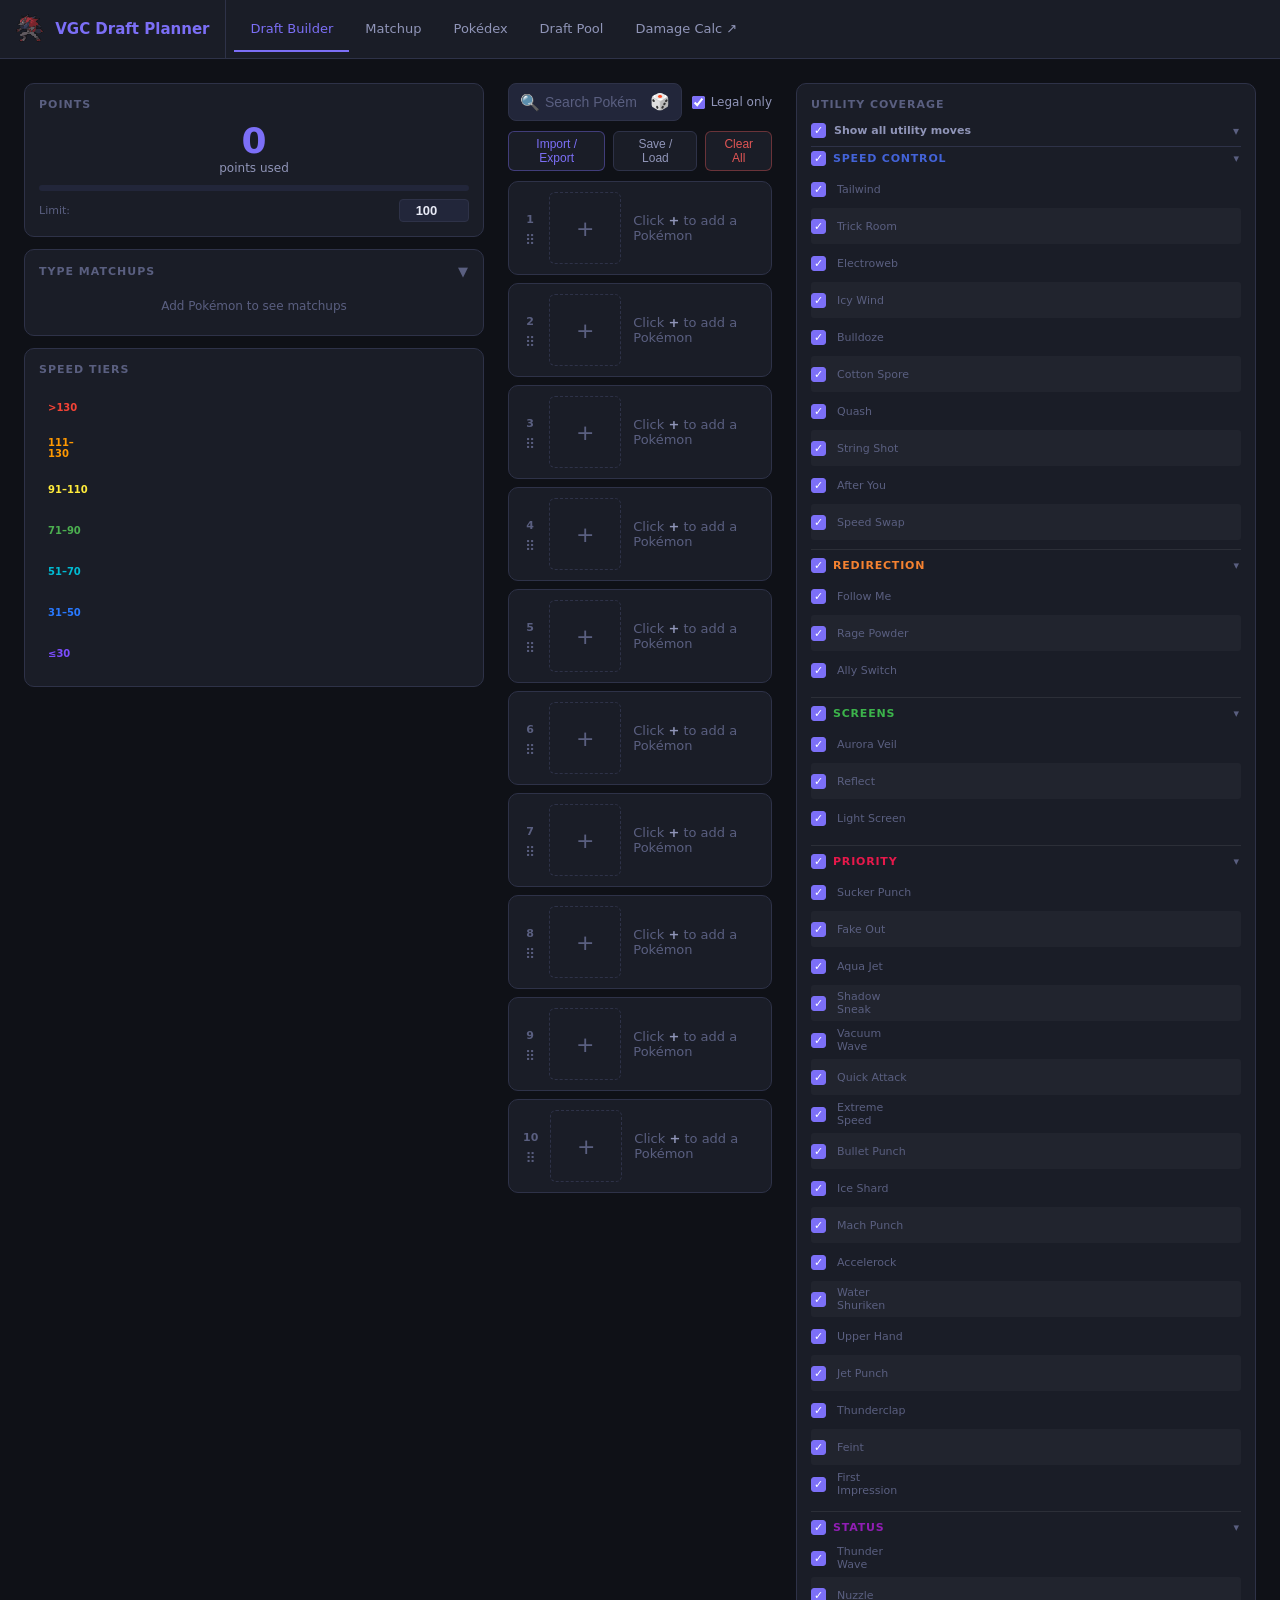
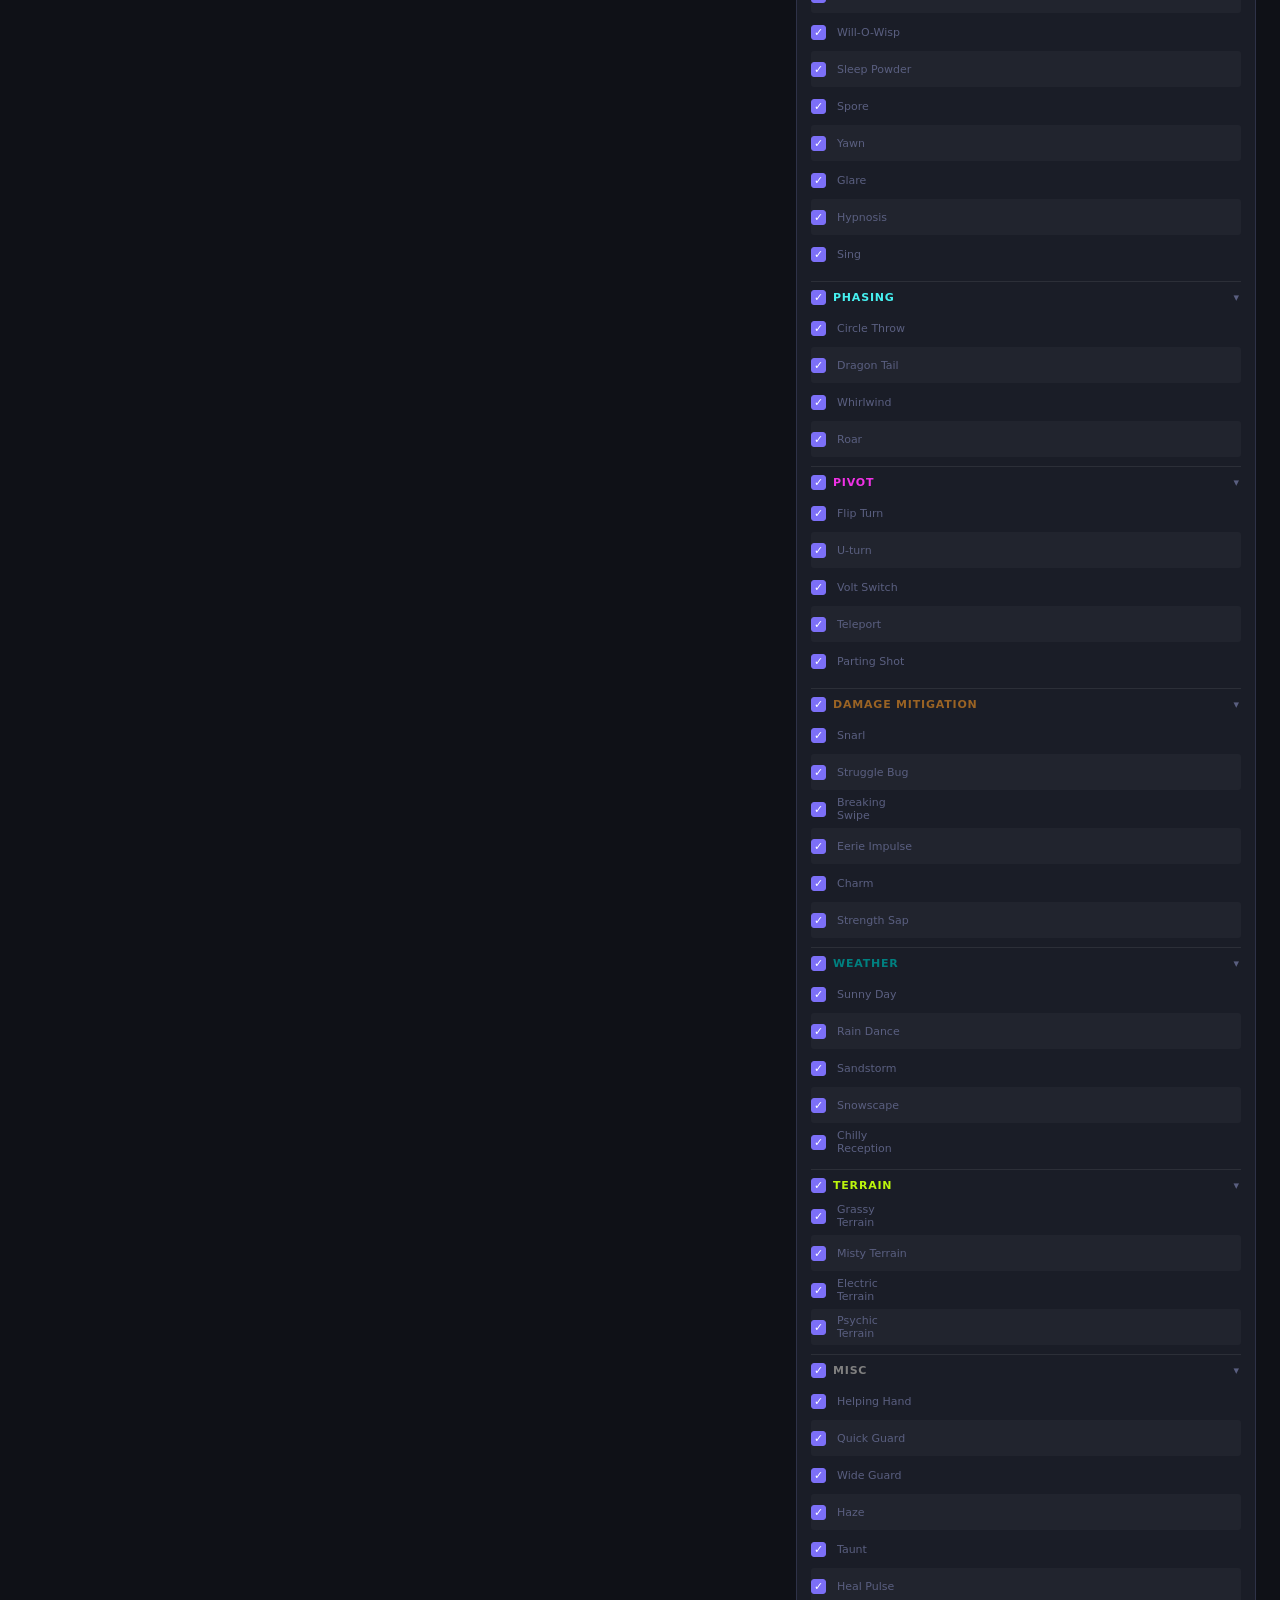
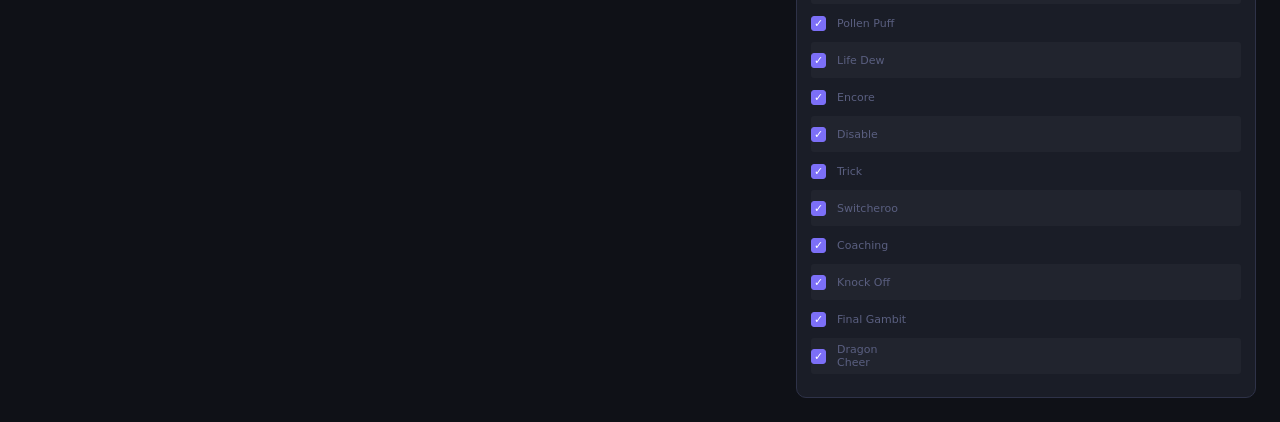
==== commit 5152a504: "Merge pull request #24 from patrickrolens/refactor/split-index-css-js Refactor/split index css js" ====
--- a/index.html
+++ b/index.html
@@ -4,574 +4,7 @@
 <meta charset="UTF-8">
 <meta name="viewport" content="width=device-width, initial-scale=1.0">
 <title>VGC Draft Planner</title>
-<style>
-:root{
-  --bg:#0f1117;--bg2:#1a1d27;--bg3:#22263a;--border:#2e3248;
-  --text:#e8eaf6;--text2:#9095b8;--text3:#5a5f80;
-  --accent:#7c6ff7;--red:#e05555;--green:#60a5fa;--yellow:#f0c060;
-}
-*{box-sizing:border-box;margin:0;padding:0;}
-body{font-family:'Segoe UI',system-ui,sans-serif;background:var(--bg);color:var(--text);min-height:100vh;}
-
-.type-badge{display:inline-block;padding:2px 8px;border-radius:4px;font-size:11px;font-weight:600;letter-spacing:0.5px;text-transform:uppercase;}
-.t-Normal{background:#9199a1;color:#fff}.t-Fire{background:#e6724a;color:#fff}.t-Water{background:#539ddf;color:#fff}
-.t-Grass{background:#5bbd58;color:#fff}.t-Electric{background:#f3d23b;color:#333}.t-Ice{background:#74cfc0;color:#fff}
-.t-Fighting{background:#ce4069;color:#fff}.t-Poison{background:#ab6ac8;color:#fff}.t-Ground{background:#d97845;color:#fff}
-.t-Flying{background:#89aae3;color:#fff}.t-Psychic{background:#f97176;color:#fff}.t-Bug{background:#90c12c;color:#fff}
-.t-Rock{background:#c7b78b;color:#fff}.t-Ghost{background:#5269ac;color:#fff}.t-Dragon{background:#0b6dc3;color:#fff}
-.t-Dark{background:#5a5366;color:#fff}.t-Steel{background:#5a8ea1;color:#fff}.t-Fairy{background:#ec8fe6;color:#fff}
-
-nav{background:var(--bg2);border-bottom:1px solid var(--border);display:flex;align-items:center;padding:0 1rem;position:sticky;top:0;z-index:100;}
-.nav-logo{font-size:15px;font-weight:700;color:var(--accent);padding:14px 16px 14px 0;margin-right:8px;border-right:1px solid var(--border);white-space:nowrap;}
-.nav-tab{padding:14px 16px;font-size:13px;font-weight:500;cursor:pointer;border-bottom:2px solid transparent;color:var(--text2);transition:all 0.15s;white-space:nowrap;}
-.nav-tab:hover{color:var(--text);}
-.nav-tab.active{color:var(--accent);border-bottom-color:var(--accent);}
-nav a.nav-tab{text-decoration:none;color:var(--text2);}
-nav a.nav-tab:hover{color:var(--text);}
-
-.view{display:none;padding:1.5rem;max-width:1400px;margin:0 auto;}
-/* Draft Builder spreads wider than the other views so the rails hug the edges
-   and the center column gets as much room as possible. */
-#view-draft{max-width:1860px;}
-#view-matchup{max-width:1860px;padding-top:0.75rem;}
-.view.active{display:block;}
-
-/* ── DRAFT LAYOUT: 3-column above 1200px, 2-column 960–1200, 1-column below ── */
-.draft-layout{display:grid;gap:1.5rem;align-items:start;
-  grid-template-columns:460px minmax(0,1fr) 460px;
-  grid-template-areas:"left center right";}
-.draft-layout .rail{display:flex;flex-direction:column;gap:12px;}
-.draft-layout .rail-left{grid-area:left;}
-.draft-layout .center-col{grid-area:center;min-width:0;}
-.draft-layout .rail-right{grid-area:right;}
-/* 2-column: team list beside a single rail (left panels stacked over Utility) */
-@media(max-width:1200px){
-  .draft-layout{grid-template-columns:minmax(0,1fr) 460px;
-    grid-template-areas:"center left" "center right";
-    align-content:start;}
-  .draft-layout .rail-left{grid-area:left;}
-  .draft-layout .rail-right{grid-area:right;}
-}
-/* 1-column: team list first, then supporting panels */
-@media(max-width:960px){
-  .draft-layout{grid-template-columns:1fr;
-    grid-template-areas:"center" "left" "right";}
-}
-.draft-team{display:flex;flex-direction:column;gap:8px;}
-.draft-toolbar{display:flex;align-items:center;gap:8px;margin-bottom:10px;}
-
-.desktop-only{display:inline-flex;}
-.mobile-only{display:none;}
-@media(max-width:960px){
-  .desktop-only{display:none;}
-  .mobile-only{display:flex;}
-}
-.toolbar-btn{background:var(--bg2);border:1px solid var(--border);border-radius:6px;color:var(--text2);cursor:pointer;font-size:12px;padding:5px 12px;}
-.toolbar-btn:hover{color:var(--text);border-color:var(--accent);}
-.toolbar-btn.toolbar-btn-accent{border-color:rgba(124,111,247,0.4);color:var(--accent);}
-.toolbar-btn.toolbar-btn-accent:hover{background:rgba(124,111,247,0.12);}
-.toolbar-btn.toolbar-btn-danger{border-color:rgba(224,85,85,0.4);color:var(--red);}
-.toolbar-btn.toolbar-btn-danger:hover{background:rgba(224,85,85,0.12);border-color:var(--red);}
-.toolbar-spacer{flex:1;}
-/* Modal overlay */
-.modal-overlay{position:fixed;inset:0;background:rgba(0,0,0,0.6);z-index:2000;display:flex;align-items:center;justify-content:center;padding:16px;}
-.modal-overlay.hidden{display:none;}
-.modal-box{background:var(--bg2);border:1px solid var(--border);border-radius:10px;padding:20px;width:100%;max-width:480px;display:flex;flex-direction:column;gap:14px;}
-.modal-title{font-size:15px;font-weight:700;color:var(--text);}
-.modal-input{background:var(--bg3);border:1px solid var(--border);border-radius:6px;color:var(--text);padding:8px 12px;font-size:13px;width:100%;outline:none;}
-.modal-input:focus{border-color:var(--accent);}
-.modal-btn-row{display:flex;gap:8px;justify-content:flex-end;}
-.modal-btn{padding:6px 16px;border-radius:6px;font-size:13px;font-weight:600;cursor:pointer;border:1px solid var(--border);background:var(--bg3);color:var(--text2);}
-.modal-btn:hover{color:var(--text);border-color:var(--accent);}
-.modal-btn.primary{background:var(--accent);color:#fff;border-color:var(--accent);}
-.modal-btn.primary:hover{opacity:0.85;}
-.modal-btn.danger{border-color:rgba(224,85,85,0.5);color:var(--red);}
-.modal-btn.danger:hover{background:rgba(224,85,85,0.1);}
-/* Team list in load modal */
-.team-list{display:flex;flex-direction:column;gap:6px;max-height:360px;overflow-y:auto;margin-top:4px;}
-.team-list-item{display:flex;align-items:center;gap:8px;padding:8px 10px;background:var(--bg3);border:1px solid var(--border);border-radius:6px;}
-.team-list-item.active-team{border-color:rgba(124,111,247,0.6);background:rgba(124,111,247,0.08);}
-.team-list-name{flex:1;font-size:13px;font-weight:600;min-width:0;overflow:hidden;text-overflow:ellipsis;white-space:nowrap;}
-.team-list-date{font-size:11px;color:var(--text3);white-space:nowrap;}
-.team-list-empty{color:var(--text3);font-size:13px;text-align:center;padding:20px 0;}
-/* Paste modal */
-.paste-textarea{background:var(--bg3);border:1px solid var(--border);border-radius:6px;color:var(--text);padding:10px 12px;font-size:12px;font-family:monospace;width:100%;min-height:320px;resize:vertical;outline:none;line-height:1.6;}
-.paste-textarea:focus{border-color:var(--accent);}
-
-/* SLOT - the card is a container; an inner unified grid reflows its cells in
-   response to the card's own width (container query), so the sprite block, info,
-   moves and matchups migrate together as space changes. */
-.draft-slot{background:var(--bg2);border:1px solid var(--border);border-radius:10px;padding:10px 14px;transition:border-color 0.15s,opacity 0.15s;container-type:inline-size;}
-.draft-slot.drag-over{border-color:var(--accent);background:rgba(124,111,247,0.08);}
-.draft-slot.dragging{opacity:0.4;}
-.slot-sprite-empty{width:72px;height:72px;border:1px dashed var(--border);border-radius:6px;display:flex;align-items:center;justify-content:center;color:var(--text3);font-size:22px;cursor:pointer;transition:border-color 0.15s,color 0.15s;}
-.slot-sprite-empty:hover{border-color:var(--accent);color:var(--accent);}
-/* Slot popover */
-.slot-popover{position:absolute;z-index:300;background:var(--bg2);border:1px solid var(--accent);border-radius:10px;padding:8px;width:280px;box-shadow:0 8px 24px rgba(0,0,0,0.4);}
-.slot-popover input{width:100%;background:var(--bg3);border:1px solid var(--border);border-radius:6px;padding:8px 12px 8px 32px;color:var(--text);font-size:13px;outline:none;}
-.slot-popover input:focus{border-color:var(--accent);}
-.slot-popover input::placeholder{color:var(--text3);}
-.slot-popover-icon{position:absolute;left:20px;top:22px;color:var(--text3);font-size:13px;pointer-events:none;}
-.slot-popover-results{max-height:220px;overflow-y:auto;margin-top:6px;}
-.slot-pop-item{display:flex;align-items:center;gap:8px;padding:6px 8px;cursor:pointer;border-radius:6px;transition:background 0.1s;}
-.slot-pop-item:hover,.slot-pop-item.highlighted{background:var(--bg3);}
-.slot-pop-item.already-in{opacity:0.4;pointer-events:none;}
-.slot-pop-item.illegal-r .slot-pop-sprite{opacity:0.35;filter:grayscale(80%);}
-.slot-pop-sprite{width:32px;height:32px;image-rendering:auto;flex-shrink:0;}
-.slot-pop-name{font-size:12px;font-weight:600;}
-.slot-pop-sub{font-size:10px;color:var(--text2);margin-top:1px;display:flex;gap:4px;align-items:center;}
-.slot-pop-pts{font-size:11px;font-weight:700;margin-left:auto;flex-shrink:0;}
-.drag-handle{cursor:grab;color:var(--text3);font-size:14px;padding:0 2px;flex-shrink:0;padding-top:22px;touch-action:none;user-select:none;}
-.drag-handle:active{cursor:grabbing;}
-.draft-slot.illegal-slot{border-color:#3d2525;}
-.draft-slot:hover{border-color:#3e4460;}
-/* ── UNIFIED CARD GRID - two fixed states, one breakpoint ────────────────────
-   DESKTOP: sprite+types | info(abilities,stats)+matchups+moves | bars chart.
-            Expand reveals the radar.
-   MOBILE:  sprite+types+matchups | info(abilities,stats)+moves.
-            Expand reveals radar + bars. */
-.slot-grid{display:grid;gap:6px 14px;align-items:start;--spr:144px;
-  grid-template-columns:auto var(--spr) minmax(0,1.5fr) minmax(0,1fr) auto;
-  grid-template-areas:"rail sprite main radar ctrl";}
-.sg-rail{grid-area:rail;display:flex;flex-direction:column;align-items:center;gap:6px;padding-top:4px;}
-.sg-sprite{grid-area:sprite;display:flex;flex-direction:column;align-items:center;gap:4px;width:144px;}
-.sp-types{display:flex;flex-wrap:wrap;gap:4px;justify-content:center;}
-.sg-sprite>.sp-match{display:none;}   /* sprite-column matchups: mobile only */
-/* Main column flows info → matchups → moves as a single stack, independent of the
-   sprite's fixed height (no row-height coupling, so no gaps). */
-.sg-main{grid-area:main;min-width:0;display:flex;flex-direction:column;gap:6px;}
-.sg-main>.sg-moves-primary{display:none;}   /* mobile-only top-5 moves cell */
-.move-more{font-size:10px;font-weight:700;color:var(--accent);padding:1px 6px;align-self:center;cursor:pointer;border-radius:3px;border:1px solid rgba(124,111,247,0.35);background:rgba(124,111,247,0.12);}
-.move-more:hover{background:rgba(124,111,247,0.22);}
-/* tooltip content rows (utility moves in priority order) */
-.mv-tip-row{display:flex;justify-content:space-between;gap:14px;padding:2px 0;}
-.mv-tip-name{font-weight:600;}
-.mv-tip-cat{color:var(--accent,#7c6ff7);font-size:11px;white-space:nowrap;}
-.sg-radar{grid-area:radar;min-width:0;position:relative;display:flex;justify-content:center;align-items:center;align-self:center;padding-top:20px;}
-.sg-radar .stat-bars-large{min-width:0;width:100%;}
-.sg-radar canvas{max-width:100%;height:auto;}
-.chart-toggle{position:absolute;top:0;left:0;z-index:2;font-size:10px;font-weight:700;
-  padding:2px 7px;border-radius:4px;cursor:pointer;white-space:nowrap;
-  background:var(--bg3);color:var(--text2);border:1px solid var(--border);transition:background 0.15s,color 0.15s;}
-.chart-toggle:hover{background:rgba(124,111,247,0.18);color:var(--accent);border-color:rgba(124,111,247,0.4);}
-.sg-ctrl{grid-area:ctrl;display:flex;flex-direction:column;align-items:center;gap:5px;}
-.sg-exp{grid-area:exp;}
-/* Desktop: radar is always shown in its column, so the expand button and the
-   expandable panel are unnecessary. */
-.slot-grid>.sg-ctrl .slot-expand{display:none;}
-.slot-grid>.sg-exp{display:none;}
-/* Forces resistances/immunities onto their own line after the weaknesses. */
-.match-break{flex-basis:100%;height:0;}
-.sg-exp-chart{position:relative;padding-top:20px;}
-.sg-exp-chart .stat-bars-large{min-width:0;}
-
-/* MOBILE: matchups join the sprite column; desktop matchups copy hides; the radar
-   moves into the expand reveal. */
-@container (max-width:560px){
-  .slot-grid{--spr:128px;
-    grid-template-columns:auto var(--spr) minmax(0,1fr) auto;
-    grid-template-areas:
-      "rail sprite main ctrl"
-      "exp  exp    exp  exp";}
-  .sg-main>.sg-moves{display:none;}              /* desktop "all moves" hidden on mobile */
-  .sg-main>.sg-moves-primary{display:flex;flex-wrap:wrap;gap:4px;}   /* top-5 + "n more" */
-  .sg-moves-overflow{display:flex;flex-wrap:wrap;gap:4px;margin-bottom:8px;}
-  .sg-moves-primary .move-tag,.sg-moves-overflow .move-tag{font-size:9px;padding:1px 5px;color:#fff;}
-  .sg-sprite{width:128px;}
-  .slot-sprite-wrap{width:128px;height:128px;}
-  .slot-sprite-wrap .slot-sprite{width:128px;height:128px;}
-  .sprite-pts{font-size:22px;top:4px;left:6px;}
-  .sprite-name{font-size:15px;padding:6px 4px 5px;}
-  .sprite-name.n-med{font-size:13px;}
-  .sprite-name.n-long{font-size:11px;}
-  .sprite-name.n-xl{font-size:9px;}
-  .sg-sprite>.sp-match{display:flex;flex-wrap:wrap;gap:3px;justify-content:center;}
-  .sg-main>.sg-match{display:none;}   /* hide the desktop matchups copy on mobile */
-  .slot-grid>.sg-radar{display:none;}        /* always-on radar hidden; shown in expand */
-  .slot-grid>.sg-ctrl .slot-expand{display:block;}   /* expand button returns */
-  .slot-grid>.sg-exp{display:none;}                  /* collapsed by default... */
-  .slot-grid>.sg-exp.open{display:flex;}             /* ...revealed only when expanded */
-}
-
-.slot-num{font-size:11px;color:var(--text3);font-weight:600;text-align:center;}
-.sg-rail .slot-num{padding-top:0;}
-.sg-rail .drag-handle{padding-top:0;padding:0 2px;}
-
-/* ── SPRITE BLOCK: enlarged sprite with points + name overlaid. ── */
-.slot-sprite-wrap{position:relative;display:block;width:144px;height:144px;flex-shrink:0;}
-.slot-sprite-wrap .slot-sprite{position:absolute;inset:0;margin:auto;width:144px;height:144px;object-fit:contain;image-rendering:auto;display:block;}
-.slot-sprite.illegal-img{opacity:0.3;filter:grayscale(90%);}
-.sprite-pts{position:absolute;top:5px;left:7px;z-index:2;font-size:24px;font-weight:800;color:#fff;line-height:1;
-  text-shadow:-1.5px -1.5px 0 #000,1.5px -1.5px 0 #000,-1.5px 1.5px 0 #000,1.5px 1.5px 0 #000,0 0 3px #000;}
-.sprite-pts.illegal-pts{color:var(--red);}
-.sprite-name{position:absolute;left:0;right:0;bottom:0;z-index:2;padding:7px 5px 6px;text-align:center;color:#fff;font-weight:800;line-height:1.05;white-space:nowrap;font-size:16px;
-  text-shadow:-1.5px -1.5px 0 #000,1.5px -1.5px 0 #000,-1.5px 1.5px 0 #000,1.5px 1.5px 0 #000,0 0 3px #000;}
-.sprite-name.n-med{font-size:13px;}
-.sprite-name.n-long{font-size:11px;}
-.sprite-name.n-xl{font-size:10px;}
-.sg-sprite>.slot-pts-display{display:none;}
-.slot-matchups{display:flex;flex-wrap:wrap;gap:3px;align-content:start;}
-.slot-types{display:flex;flex-wrap:wrap;gap:4px;margin-bottom:4px;}
-
-.slot-alt-form-btn{display:block;width:100%;padding:2px 4px;font-size:9px;font-weight:700;background:rgba(124,111,247,0.15);border:1px solid rgba(124,111,247,0.35);color:var(--accent);border-radius:3px;cursor:pointer;text-align:center;white-space:nowrap;transition:background 0.15s;}
-.slot-alt-form-btn:hover{background:rgba(124,111,247,0.28);}
-.slot-alt-form-btn.active{background:rgba(124,111,247,0.3);border-color:rgba(124,111,247,0.65);}
-.slot-alt-form-placeholder{height:21px;}
-.slot-pts-display{font-size:20px;font-weight:700;color:#fff;line-height:1;}
-.slot-pts-display.illegal-pts{color:var(--red);font-size:13px;}
-
-.slot-row{display:flex;align-items:flex-start;justify-content:space-between;gap:8px;margin-top:4px;}
-.slot-row:first-child{margin-top:0;}
-.slot-row-left{display:flex;flex-wrap:wrap;gap:4px;flex:1;min-width:0;}
-.slot-row-right{display:flex;flex-wrap:wrap;gap:3px;justify-content:flex-end;flex-shrink:0;max-width:45%;}
-.slot-name{font-size:14px;font-weight:700;}
-.slot-name.illegal-name{color:var(--text3);}
-.ability-tag{font-size:11px;font-weight:600;padding:3px 9px;border-radius:12px;background:rgba(124,111,247,0.15);color:#a89df9;border:1px solid rgba(124,111,247,0.3);}
-.slot-bst{font-size:11px;color:var(--text3);}
-
-/* compact stat numbers */
-.slot-stats-compact{display:flex;gap:6px;flex-wrap:wrap;margin-top:4px;}
-.stat-num{font-size:10px;color:var(--text2);}
-.stat-num span{color:var(--text);font-weight:600;}
-
-/* matchup badges - compact right-aligned */
-.tm-weak-sm{font-size:9px;font-weight:700;padding:1px 5px;border-radius:3px;background:rgba(224,85,85,0.2);color:var(--red);border:1px solid rgba(224,85,85,0.3);white-space:nowrap;}
-.tm-weak-sm.tm-4x{background:rgba(224,85,85,0.38);border-color:rgba(224,85,85,0.65);color:#ff8080;}
-.tm-resist-sm{font-size:9px;font-weight:700;padding:1px 5px;border-radius:3px;background:rgba(96,165,250,0.12);color:var(--green);border:1px solid rgba(96,165,250,0.25);white-space:nowrap;}
-.tm-resist-sm.tm-quarter{background:rgba(96,165,250,0.25);border-color:rgba(96,165,250,0.5);color:#93c5fd;}
-.tm-immune-sm{font-size:9px;font-weight:700;padding:1px 5px;border-radius:3px;background:rgba(90,83,102,0.25);color:#888;border:1px solid rgba(90,83,102,0.35);white-space:nowrap;}
-
-.slot-moves{display:flex;gap:4px;flex-wrap:wrap;align-content:start;}
-.sg-moves:empty,.sg-moves-primary:empty{display:none;}
-.move-tag{font-size:10px;background:var(--bg3);border:1px solid var(--border);padding:1px 6px;border-radius:3px;color:var(--text2);}
-
-/* empty slot row */
-.slot-empty-row{display:flex;align-items:center;gap:12px;}
-.slot-empty-msg{flex:1;min-width:0;color:var(--text3);font-size:13px;}
-
-/* right controls */
-.slot-right{display:flex;flex-direction:column;align-items:center;gap:5px;flex-shrink:0;}
-.slot-remove{background:none;border:none;color:var(--text3);cursor:pointer;font-size:20px;line-height:1;padding:3px 5px;border-radius:4px;}
-.slot-remove:hover{color:var(--red);background:rgba(224,85,85,0.1);}
-.slot-undo{background:none;border:1px solid var(--border);border-radius:4px;color:var(--text3);cursor:pointer;font-size:10px;font-weight:600;padding:2px 6px;white-space:nowrap;transition:color 0.15s,border-color 0.15s;}
-.slot-undo:hover{color:var(--accent);border-color:var(--accent);}
-.slot-expand{background:none;border:1px solid var(--border);color:var(--text3);cursor:pointer;font-size:11px;padding:3px 7px;border-radius:4px;white-space:nowrap;}
-.slot-expand:hover{color:var(--text);border-color:var(--accent);}
-
-/* EXPANDED PANEL */
-.slot-expanded-panel{display:none;margin-top:10px;padding-top:10px;border-top:1px solid var(--border);}
-.slot-expanded-panel.open{display:flex;flex-direction:column;gap:12px;}
-.expanded-top{display:flex;gap:16px;align-items:flex-start;flex-wrap:wrap;}
-.radar-large-wrap{flex-shrink:0;}
-.stat-bars-large{flex:1;min-width:160px;display:flex;flex-direction:column;gap:5px;background:var(--bg3);border-radius:8px;padding:10px;}
-.stat-bar-row{display:flex;align-items:center;gap:6px;}
-.stat-bar-label{font-size:10px;font-weight:600;width:28px;text-align:right;flex-shrink:0;}
-.stat-bar-bg{flex:1;height:8px;background:var(--bg3);border-radius:4px;overflow:hidden;}
-.stat-bar-fill{height:100%;border-radius:4px;}
-.stat-bar-val{font-size:10px;color:var(--text2);width:28px;text-align:right;flex-shrink:0;}
-
-/* SEARCH */
-.search-row{display:flex;align-items:center;gap:10px;margin-bottom:10px;}
-.search-box{position:relative;flex:1;}
-.search-box input{width:100%;background:var(--bg3);border:1px solid var(--border);border-radius:8px;padding:10px 44px 10px 36px;color:var(--text);font-size:14px;outline:none;}
-.search-box input:focus{border-color:var(--accent);}
-.search-box input::placeholder{color:var(--text3);}
-.search-legal-label{display:flex;align-items:center;gap:6px;font-size:12px;color:var(--text2);cursor:pointer;white-space:nowrap;}
-.search-icon{position:absolute;left:12px;top:50%;transform:translateY(-50%);color:var(--text3);pointer-events:none;}
-.random-btn{position:absolute;right:10px;top:50%;transform:translateY(-50%);background:none;border:none;cursor:pointer;font-size:16px;color:var(--text3);padding:2px;line-height:1;transition:color 0.15s;}
-.random-btn:hover{color:var(--accent);}
-.search-results{position:absolute;top:calc(100% + 4px);left:0;right:0;z-index:200;background:var(--bg2);border:1px solid var(--border);border-radius:8px;max-height:320px;overflow-y:auto;display:none;}
-.search-results.open{display:block;}
-.sr-item{display:flex;align-items:center;gap:10px;padding:8px 12px;cursor:pointer;transition:background 0.1s;border-bottom:1px solid var(--border);}
-.sr-item:last-child{border-bottom:none;}
-.sr-item:hover,.sr-item.highlighted{background:var(--bg3);}
-.sr-item.already-in{opacity:0.4;pointer-events:none;}
-.sr-item.illegal-r .sr-sprite{opacity:0.35;filter:grayscale(80%);}
-.sr-sprite{width:36px;height:36px;image-rendering:auto;flex-shrink:0;}
-.sr-name{font-size:13px;font-weight:600;}
-.sr-sub{font-size:11px;color:var(--text2);margin-top:2px;display:flex;gap:5px;align-items:center;}
-.sr-pts{font-size:11px;font-weight:700;margin-left:auto;flex-shrink:0;}
-
-/* SIDEBAR */
-.card{background:var(--bg2);border:1px solid var(--border);border-radius:10px;padding:14px;}
-.card-title{font-size:11px;font-weight:700;text-transform:uppercase;letter-spacing:1px;color:var(--text3);margin-bottom:12px;}
-.points-display{text-align:center;margin-bottom:10px;}
-.pts-num{font-size:36px;font-weight:700;color:var(--accent);line-height:1;}
-.pts-lbl{font-size:12px;color:var(--text2);margin-top:2px;}
-.pts-bar-bg{background:var(--bg3);border-radius:4px;height:6px;overflow:hidden;margin-top:10px;}
-.pts-bar-fill{height:100%;border-radius:4px;background:var(--accent);transition:width 0.3s,background 0.3s;}
-.pts-bar-fill.warn{background:var(--yellow);}
-.pts-bar-fill.over{background:var(--red);}
-.pts-limit-row{display:flex;justify-content:space-between;align-items:center;margin-top:8px;}
-.pts-limit-lbl{font-size:11px;color:var(--text3);}
-.pts-limit-inp{background:var(--bg3);border:1px solid var(--border);border-radius:4px;color:var(--text);font-size:13px;font-weight:600;width:70px;text-align:center;padding:3px 6px;outline:none;}
-.pts-limit-inp:focus{border-color:var(--accent);}
-.tm-grid{display:grid;grid-template-columns:repeat(6,1fr);gap:3px;}
-.tm-cell{text-align:center;padding:4px 2px;border-radius:4px;transition:filter 0.1s;cursor:pointer;}
-.tm-cell:hover{filter:brightness(1.15);}
-.tm-cell.tm-pinned{filter:brightness(1.25);outline:2px solid #fff;outline-offset:-2px;}
-.tmt{font-size:10px;line-height:1.05;font-weight:700;letter-spacing:-0.2px;}
-.tmv{font-size:12px;font-weight:600;line-height:1.4;color:var(--text2);}
-
-/* Expanded TM view */
-.tm-exp-row{display:flex;align-items:center;gap:6px;padding:3px 0;}
-.tm-exp-badge{display:flex;align-items:center;justify-content:space-between;border-radius:5px;padding:4px 8px;flex:1;cursor:pointer;transition:filter 0.1s;}
-.tm-exp-badge:hover{filter:brightness(1.15);}
-.tm-exp-badge.tm-pinned{outline:2px solid #fff;outline-offset:-2px;filter:brightness(1.25);}
-.tm-exp-name{font-size:11px;font-weight:700;}
-.tm-exp-ratio{font-size:11px;font-weight:700;}
-.tm-section-divider{font-size:9px;font-weight:700;text-transform:uppercase;letter-spacing:1px;color:var(--text3);padding:6px 0 2px;border-top:1px solid var(--border);margin-top:2px;}
-.tm-section-divider:first-child{border-top:none;padding-top:0;}
-.speed-tiers{display:flex;flex-direction:column;gap:3px;}
-.speed-row{display:flex;align-items:center;gap:6px;padding:3px 6px;border-radius:4px;min-height:38px;}
-.speed-lbl{width:46px;font-size:10px;font-weight:600;text-align:left;flex-shrink:0;}
-.speed-icons{display:flex;flex-wrap:wrap;gap:2px;flex:1;}
-.util-section{margin-bottom:0;padding:8px 0;border-top:1px solid rgba(255,255,255,0.08);}
-.util-section:first-child{border-top:none;padding-top:0;}
-.util-section-head{display:flex;align-items:center;gap:7px;margin-bottom:5px;}
-.util-section-title{font-size:11px;font-weight:800;text-transform:uppercase;letter-spacing:0.8px;cursor:pointer;flex:1;}
-.util-cat-arrow{font-size:11px;color:var(--text3);cursor:pointer;padding:0 2px;flex-shrink:0;}
-.util-cat-arrow:hover{color:var(--text2);}
-.util-cat-body.collapsed{display:none;}
-.util-row{display:flex;align-items:center;gap:7px;margin-bottom:1px;border-radius:3px;min-height:36px;}
-.util-row:nth-child(even){background:rgba(255,255,255,0.03);}
-.util-mn{font-size:11px;color:var(--text2);width:84px;flex-shrink:0;padding:2px 4px;}
-.util-mn-none{color:var(--text3);}
-.util-icons{display:flex;flex-wrap:wrap;gap:2px;padding:2px 0;}
-
-/* ── Utility filter: custom checkboxes + master row + collapse ── */
-.util-cb{flex-shrink:0;width:15px;height:15px;border:1.5px solid var(--text3);border-radius:3px;
-  display:inline-flex;align-items:center;justify-content:center;cursor:pointer;
-  font-size:11px;font-weight:800;line-height:1;color:#fff;background:transparent;
-  transition:background 0.12s,border-color 0.12s;user-select:none;}
-.util-cb:hover{border-color:var(--accent);}
-.util-cb.cb-on{background:var(--accent);border-color:var(--accent);}
-.util-cb.cb-dash{background:var(--accent);border-color:var(--accent);opacity:0.85;}
-.util-master-row{display:flex;align-items:center;gap:8px;padding-bottom:8px;margin-bottom:4px;border-bottom:1px solid var(--border);}
-.util-master-lbl{font-size:11px;font-weight:700;color:var(--text2);cursor:pointer;flex:1;}
-.util-collapse-arrow{font-size:12px;color:var(--text3);cursor:pointer;padding:0 2px;}
-.util-collapse-arrow:hover{color:var(--text2);}
-.util-body.collapsed{display:none;}
-
-
-/* INDEX */
-.filters{display:flex;flex-wrap:wrap;gap:8px;margin-bottom:16px;align-items:center;position:sticky;top:50px;z-index:50;background:var(--bg);padding:8px 0;}
-.fi{background:var(--bg2);border:1px solid var(--border);border-radius:6px;padding:7px 12px;color:var(--text);font-size:13px;outline:none;}
-.fi-multi-wrap{position:relative;}
-.fi-multi-display{background:var(--bg2);border:1px solid var(--border);border-radius:6px;padding:7px 12px;color:var(--text);font-size:13px;cursor:pointer;white-space:nowrap;user-select:none;min-width:110px;}
-.fi-multi-display:hover{border-color:var(--accent);}
-.fi-multi-display.active{border-color:var(--accent);color:var(--accent);}
-.fi-arrow{font-size:10px;margin-left:4px;}
-.fi-multi-dropdown{display:none;position:absolute;top:calc(100% + 4px);left:0;z-index:200;background:var(--bg2);border:1px solid var(--border);border-radius:8px;padding:6px;min-width:160px;max-height:260px;overflow-y:auto;box-shadow:0 8px 24px rgba(0,0,0,0.4);}
-.fi-multi-dropdown.open{display:block;}
-.fi-multi-opt{display:flex;align-items:center;gap:8px;padding:5px 8px;border-radius:4px;cursor:pointer;font-size:12px;color:var(--text2);}
-.fi-multi-opt:hover{background:var(--bg3);}
-.fi-multi-opt input{accent-color:var(--accent);flex-shrink:0;}
-.fi-multi-opt.checked{color:var(--text);}
-.fi-multi-section{font-size:10px;font-weight:700;text-transform:uppercase;letter-spacing:0.8px;color:var(--text3);padding:6px 8px 2px;margin-top:4px;border-top:1px solid var(--border);}
-.fi-multi-section:first-child{border-top:none;margin-top:0;}
-.fi:focus{border-color:var(--accent);}
-.fi::placeholder{color:var(--text3);}
-select.fi option{background:var(--bg2);}
-.res-count{font-size:12px;color:var(--text3);margin-left:auto;}
-.idx-tbl{width:100%;border-collapse:collapse;font-size:13px;}
-.idx-tbl th{background:var(--bg2);padding:8px 10px;text-align:left;font-size:10px;font-weight:700;text-transform:uppercase;letter-spacing:0.8px;color:var(--text3);border-bottom:1px solid var(--border);cursor:pointer;white-space:nowrap;position:sticky;top:0;z-index:10;box-shadow:0 1px 0 var(--border);}
-.idx-tbl th:hover{color:var(--text);}
-.idx-tbl th.sa::after{content:" ▲";}
-.idx-tbl th.sd::after{content:" ▼";}
-/* first data row gets extra top padding to clear the sticky header */
-.idx-tbl tbody tr:first-child td{padding-top:14px;}
-.idx-tbl td{padding:6px 10px;border-bottom:1px solid rgba(46,50,72,0.5);vertical-align:middle;}
-.idx-tbl tr.illegal td{opacity:0.38;}
-.idx-tbl tr.data-row{cursor:pointer;}
-.idx-tbl tr.data-row:hover td{background:var(--bg2);}
-.idx-tbl tr.data-row.expanded td{background:var(--bg2);}
-.idx-exp-row td{background:var(--bg3) !important;padding:12px 14px;}
-.idx-exp-row.illegal td{opacity:0.5;}
-.idx-expanded{display:flex;gap:20px;align-items:flex-start;flex-wrap:wrap;}
-.idx-exp-radar{flex-shrink:0;}
-.idx-exp-stats{flex:1;min-width:160px;display:flex;flex-direction:column;gap:5px;background:var(--bg3);border-radius:8px;padding:10px;}
-.idx-exp-right{flex:1;min-width:200px;display:flex;flex-direction:column;gap:10px;}
-.idx-exp-section-title{font-size:10px;font-weight:700;text-transform:uppercase;letter-spacing:0.8px;color:var(--text3);margin-bottom:4px;}
-.idx-exp-tm{display:flex;flex-wrap:wrap;gap:3px;margin-bottom:6px;}
-.idx-exp-moves{display:flex;flex-wrap:wrap;gap:4px;}
-.idx-tbl tr:hover td{background:var(--bg2);}
-.tbl-icon{width:40px;height:40px;image-rendering:pixelated;display:block;}
-
-/* POOL */
-.pool-header{display:flex;align-items:center;gap:12px;margin-bottom:1.5rem;flex-wrap:wrap;}
-.pool-search{background:var(--bg2);border:1px solid var(--border);border-radius:6px;padding:7px 12px;color:var(--text);font-size:13px;outline:none;width:200px;}
-.pool-search:focus{border-color:var(--accent);}
-.pool-search::placeholder{color:var(--text3);}
-.pool-grid{display:flex;flex-direction:column;gap:24px;}
-.pool-tier-hdr{display:flex;align-items:center;gap:10px;margin-bottom:10px;padding-bottom:8px;border-bottom:1px solid var(--border);}
-.pool-tier-pts{font-size:22px;font-weight:700;color:var(--accent);}
-.pool-tier-lbl{font-size:12px;color:var(--text3);}
-.pool-tier-cnt{font-size:12px;color:var(--text3);margin-left:auto;}
-.pool-pokemon{display:flex;flex-wrap:wrap;gap:8px;}
-.pool-mon{display:flex;flex-direction:column;align-items:center;background:var(--bg2);border:1px solid var(--border);border-radius:6px;padding:5px;width:68px;cursor:pointer;transition:border-color 0.15s,background 0.15s;}
-.pool-mon:hover{border-color:var(--accent);}
-.pool-mon.in-team{border-color:var(--green);background:rgba(96,165,250,0.14);}
-.pool-mon.in-team:hover{border-color:var(--green);}
-.pool-mon.in-team .pool-mon-name{color:var(--green);}
-.pool-mon img{width:40px;height:40px;image-rendering:pixelated;}
-.pool-mon-name{font-size:9px;color:var(--text2);text-align:center;margin-top:3px;line-height:1.2;word-break:break-word;}
-
-::-webkit-scrollbar{width:6px;height:6px;}
-.toast{position:fixed;bottom:24px;left:50%;transform:translateX(-50%);background:var(--bg2);border:1px solid var(--border);border-radius:8px;padding:10px 20px;font-size:13px;color:var(--text);box-shadow:0 4px 16px rgba(0,0,0,0.4);z-index:9999;opacity:0;transition:opacity 0.2s;pointer-events:none;}
-.toast.show{opacity:1;}
-.toast.toast-warn{border-color:var(--yellow);color:var(--yellow);}
-.toast.toast-ok{border-color:var(--green);color:var(--green);}
-::-webkit-scrollbar-track{background:var(--bg2);}
-::-webkit-scrollbar-thumb{background:var(--border);border-radius:3px;}
-@media(max-width:600px){.view{padding:1rem 0.75rem;}nav{overflow-x:auto;}.nav-tab{font-size:12px;padding:12px 10px;}}
-/* ══════════ MATCHUP VIEW ══════════ */
-.mu-layout{display:grid;gap:1rem;align-items:start;
-  grid-template-columns:minmax(250px,1fr) minmax(380px,460px) minmax(250px,1fr);}
-@media(max-width:1100px){
-  .mu-layout{grid-template-columns:1fr 1fr;grid-template-areas:"teamA teamB" "center center";}
-  .mu-col-A{grid-area:teamA;}.mu-col-B{grid-area:teamB;}.mu-center{grid-area:center;}
-}
-@media(max-width:680px){
-  .mu-layout{grid-template-columns:1fr;grid-template-areas:"teamA" "center" "teamB";}
-}
-.mu-team-col{display:flex;flex-direction:column;gap:7px;}
-.mu-team-head{display:flex;align-items:center;gap:8px;padding-bottom:6px;border-bottom:2px solid var(--border);}
-.mu-col-A .mu-team-head{border-bottom-color:var(--accent);}
-.mu-col-B .mu-team-head{border-bottom-color:var(--yellow);}
-.mu-team-name{flex:1;min-width:0;background:transparent;border:1px solid transparent;border-radius:6px;color:var(--text);font-size:14px;font-weight:700;font-family:inherit;padding:3px 6px;outline:none;}
-.mu-team-name:hover{border-color:var(--border);}
-.mu-team-name:focus{border-color:var(--accent);background:var(--bg2);}
-.mu-col-A .mu-team-name{color:var(--accent);}
-.mu-col-B .mu-team-name{color:var(--yellow);}
-.mu-toolbar{display:flex;gap:5px;flex-shrink:0;}
-.mu-tb-btn{background:var(--bg2);border:1px solid var(--border);border-radius:6px;color:var(--text2);cursor:pointer;font-size:11px;padding:4px 9px;white-space:nowrap;}
-.mu-tb-btn:hover{color:var(--text);border-color:var(--accent);}
-.mu-list{display:flex;flex-direction:column;gap:7px;}
-
-.mu-row{display:flex;align-items:center;gap:10px;background:var(--bg2);border:1px solid var(--border);border-radius:8px;padding:7px 8px;position:relative;cursor:pointer;transition:border-color .12s,background .12s;}
-.mu-row:hover{border-color:var(--accent);}
-.mu-row.mu-lead{border-color:var(--yellow);background:rgba(240,192,96,0.07);}
-.mu-col-A .mu-row.mu-lead{box-shadow:inset 3px 0 0 var(--accent);}
-.mu-col-B .mu-row.mu-lead{box-shadow:inset 3px 0 0 var(--yellow);}
-.mu-icon{width:55px;height:55px;flex-shrink:0;object-fit:contain;}
-.mu-main{flex:1;min-width:0;display:flex;flex-direction:column;gap:5px;}
-.mu-nameline{display:flex;align-items:center;gap:7px;}
-.mu-name{font-size:14px;font-weight:600;white-space:nowrap;overflow:hidden;text-overflow:ellipsis;}
-.mu-types{display:flex;gap:4px;flex-shrink:0;}
-.mu-types .type-badge{font-size:11px;padding:1px 6px;}
-.mu-sub{display:flex;align-items:center;gap:8px;flex-wrap:wrap;}
-.mu-spe{font-size:12.5px;color:var(--text3);white-space:nowrap;cursor:pointer;border:1px solid transparent;border-radius:4px;padding:2px 6px;}
-.mu-spe:hover{border-color:var(--border);background:var(--bg3);}
-.mu-spe b{color:var(--green);font-weight:700;}
-.mu-spe .mu-bm{font-size:10px;color:var(--text3);font-weight:700;margin-left:3px;}
-.mu-spe .mu-modtag{font-size:10px;color:var(--yellow);font-weight:700;margin-left:3px;}
-.mu-abil{display:flex;flex-wrap:wrap;gap:4px;min-width:0;flex:1;}
-.mu-abil .ability-tag{font-size:11.5px;padding:2px 9px;}
-.mu-cov-btn{align-self:center;margin-top:20px;display:flex;flex-direction:column;align-items:center;justify-content:center;gap:2px;font-size:11px;font-weight:700;color:#fff;cursor:pointer;border:none;border-radius:3px;padding:3px 12px;background:var(--accent);white-space:nowrap;flex-shrink:0;}
-.mu-cov-btn:hover{background:#6a5cf0;}
-.mu-cov-btn .mu-ct{display:inline-block;background:rgba(255,255,255,0.22);color:#fff;border-radius:4px;padding:0 6px;font-weight:800;font-size:12px;}
-.mu-empty{justify-content:center;color:var(--text3);font-size:12px;min-height:56px;border-style:dashed;}
-.mu-remove{position:absolute;top:4px;right:4px;background:none;border:none;color:var(--text3);cursor:pointer;font-size:17px;line-height:1;padding:1px 5px;border-radius:4px;}
-.mu-remove:hover{color:var(--red);background:rgba(224,85,85,0.1);}
-.mu-undo{margin-left:10px;background:none;border:1px solid var(--border);border-radius:4px;color:var(--text3);cursor:pointer;font-size:10px;font-weight:600;padding:2px 7px;white-space:nowrap;}
-.mu-undo:hover{color:var(--accent);border-color:var(--accent);}
-
-/* popovers */
-.mu-pop{position:absolute;z-index:2500;background:var(--bg2);border:1px solid var(--accent);border-radius:10px;padding:10px;box-shadow:0 10px 30px rgba(0,0,0,.5);}
-.mu-pop-title{font-size:10px;font-weight:800;text-transform:uppercase;letter-spacing:.6px;color:var(--text2);margin-bottom:8px;display:flex;align-items:center;gap:6px;}
-.mu-pop-title .mu-sp{flex:1;}
-.mu-pop-x{cursor:pointer;color:var(--text3);font-size:13px;}.mu-pop-x:hover{color:var(--red);}
-.mu-cov-grid{display:grid;grid-template-columns:repeat(3,1fr);gap:4px;width:280px;}
-.mu-cov-opt{display:flex;align-items:center;gap:6px;border-radius:5px;padding:4px 6px;cursor:pointer;border:1px solid var(--border);font-size:11px;font-weight:600;}
-.mu-cov-opt .mu-dot{width:12px;height:12px;border-radius:3px;flex-shrink:0;opacity:.3;}
-.mu-cov-opt.mu-on{border-color:var(--text2);}.mu-cov-opt.mu-on .mu-dot{opacity:1;}
-.mu-cov-opt:hover{border-color:var(--accent);}
-.mu-cov-actions{display:flex;gap:6px;margin-top:8px;}
-.mu-cov-act{flex:1;font-size:10px;font-weight:700;text-align:center;border:1px solid var(--border);border-radius:5px;padding:4px;cursor:pointer;color:var(--text2);background:var(--bg3);}
-.mu-cov-act:hover{border-color:var(--accent);color:var(--text);}
-.mu-spd-menu{width:236px;}
-.mu-spd-opt{display:flex;align-items:center;gap:8px;border-radius:5px;padding:5px 7px;cursor:pointer;font-size:11px;border:1px solid transparent;}
-.mu-spd-opt:hover{background:var(--bg3);}
-.mu-spd-opt.mu-sel{border-color:var(--accent);background:rgba(124,111,247,.1);}
-.mu-spd-opt .mu-lbl{flex:1;}.mu-spd-opt .mu-num{font-weight:700;color:var(--green);}
-.mu-spd-mod{margin-top:8px;border-top:1px solid var(--border);padding-top:8px;}
-.mu-spd-mod-row{display:flex;align-items:center;gap:5px;margin-top:5px;}
-.mu-spd-mod-chip{font-size:10px;font-weight:700;border:1px solid var(--border);border-radius:4px;padding:3px 8px;cursor:pointer;color:var(--text2);background:var(--bg3);}
-.mu-spd-mod-chip:hover{border-color:var(--accent);}.mu-spd-mod-chip.mu-on{border-color:var(--yellow);color:var(--yellow);}
-.mu-spd-mod-input{width:48px;background:var(--bg3);border:1px solid var(--border);border-radius:4px;color:var(--text);font-size:10px;padding:3px 5px;text-align:center;}
-.mu-search-pop{width:300px;}
-.mu-search-inp{width:100%;background:var(--bg3);border:1px solid var(--border);border-radius:6px;color:var(--text);font-size:13px;padding:7px 10px;outline:none;margin-bottom:6px;}
-.mu-search-inp:focus{border-color:var(--accent);}
-.mu-search-results{max-height:300px;overflow-y:auto;display:flex;flex-direction:column;gap:3px;}
-.mu-sr-item{display:flex;align-items:center;gap:8px;padding:5px 7px;border-radius:6px;cursor:pointer;border:1px solid transparent;}
-.mu-sr-item:hover,.mu-sr-item.mu-hl{background:var(--bg3);border-color:var(--accent);}
-.mu-sr-item.mu-inteam{opacity:.4;cursor:not-allowed;}
-.mu-sr-item img{width:30px;height:30px;flex-shrink:0;}
-.mu-sr-nm{font-size:12px;font-weight:600;flex:1;min-width:0;white-space:nowrap;overflow:hidden;text-overflow:ellipsis;}
-.mu-sr-pts{font-size:10px;color:var(--yellow);flex-shrink:0;}
-
-/* center */
-.mu-center{display:flex;flex-direction:column;gap:6px;}
-.mu-card{background:var(--bg2);border:1px solid var(--border);border-radius:10px;padding:12px;}
-.mu-card-title{font-size:11px;font-weight:800;text-transform:uppercase;letter-spacing:0.8px;color:var(--text2);margin-bottom:10px;}
-.mu-lead-head,.mu-sl-head,.mu-mtx-head{display:flex;align-items:center;gap:6px;}
-.mu-lead-head{justify-content:space-between;}
-.mu-lead-head>span:first-child{flex:1;}.mu-lead-head>span:last-child{flex:1;text-align:right;}
-.mu-lead-head>span:nth-child(2){flex:0 0 auto;}
-.mu-collapse-arrow{cursor:pointer;color:var(--text3);font-size:12px;flex:1;text-align:right;}
-.mu-collapse-arrow:hover{color:var(--text2);}
-.mu-lead-body.mu-collapsed{display:none;}
-.mu-lead-clear{cursor:pointer;color:var(--text3);font-size:10px;}.mu-lead-clear:hover{color:var(--red);}
-.mu-sl-masswrap{flex:1;display:flex;min-width:0;}.mu-sl-masswrap.mu-right{justify-content:flex-end;}
-.mu-sl-titletext,.mu-mtx-titletext{flex-shrink:0;}
-.mu-massbtn{font-size:10px;font-weight:700;border:1px solid var(--border);border-radius:5px;padding:2px 8px;cursor:pointer;background:var(--bg3);white-space:nowrap;text-transform:none;letter-spacing:0;}
-.mu-massbtn:hover{border-color:var(--accent);}
-.mu-cA{color:var(--accent);}.mu-cB{color:var(--yellow);}
-.mu-mtx-rolewrap{flex:1;display:flex;min-width:0;}
-.mu-mtx-rolewrap.mu-right{justify-content:flex-end;}
-.mu-mtx-role{display:inline-flex;align-items:center;cursor:pointer;color:var(--accent);font-size:10px;font-weight:700;text-transform:none;letter-spacing:0;border:1px solid var(--border);border-radius:5px;padding:2px 8px;background:var(--bg3);white-space:nowrap;}
-.mu-mtx-role:hover{border-color:var(--accent);}
-
-/* lead banner */
-.mu-lead-banner{display:grid;grid-template-columns:1fr auto 1fr;gap:10px;align-items:start;}
-.mu-lead-side{display:flex;flex-direction:column;align-items:center;gap:6px;min-width:0;}
-.mu-lead-side-tag{font-size:10px;font-weight:800;text-transform:uppercase;letter-spacing:.5px;}
-.mu-lead-side-mons{display:flex;gap:8px;justify-content:center;flex-wrap:wrap;width:100%;}
-.mu-lead-vs{align-self:center;font-size:10px;color:var(--text3);font-weight:700;padding-top:18px;}
-.mu-lead-chip{display:flex;flex-direction:column;align-items:center;gap:3px;background:var(--bg3);border:1px solid var(--border);border-radius:8px;padding:6px 8px;cursor:pointer;transition:border-color .1s,background .1s;width:84px;}
-.mu-lead-chip:hover{border-color:var(--accent);}
-.mu-lead-chip-ico{position:relative;}
-.mu-lead-chip-ico img{width:40px;height:40px;display:block;}
-.mu-lead-rank{position:absolute;top:-4px;right:-6px;font-size:9px;font-weight:800;color:#1a1d27;background:var(--yellow);border-radius:50%;width:15px;height:15px;display:flex;align-items:center;justify-content:center;}
-.mu-lead-chip-nm{font-size:10px;font-weight:600;text-align:center;line-height:1.1;white-space:nowrap;overflow:hidden;text-overflow:ellipsis;max-width:100%;}
-.mu-lead-utils{display:flex;gap:2px;flex-wrap:wrap;justify-content:center;}
-.mu-lead-util{font-size:7.5px;font-weight:800;color:#1a1d27;border-radius:3px;padding:1px 3px;letter-spacing:.2px;}
-.mu-lead-chip.mu-hl-red{border-color:var(--red);background:rgba(224,85,85,.14);}
-.mu-lead-chip.mu-hl-blue{border-color:var(--green);background:rgba(96,165,250,.14);}
-.mu-lead-hint{font-size:10px;color:var(--text3);font-style:italic;text-align:center;line-height:1.3;}
-
-/* speed ladder */
-.mu-speed-ladder{display:flex;flex-direction:column;gap:1px;}
-.mu-sl-row{display:grid;grid-template-columns:1fr 46px 1fr;align-items:center;gap:6px;min-height:30px;padding:1px 0;border-radius:4px;}
-.mu-sl-row:hover{background:var(--bg3);}
-.mu-sl-side{display:flex;align-items:center;gap:5px;min-width:0;}
-.mu-sl-side.mu-A{justify-content:flex-end;}.mu-sl-side.mu-B{justify-content:flex-start;}
-.mu-sl-ico{width:26px;height:26px;flex-shrink:0;cursor:pointer;border-radius:4px;}
-.mu-sl-ico:hover{outline:1px solid var(--accent);}.mu-sl-ico.mu-lead{outline:2px solid var(--yellow);}
-.mu-sl-nm{font-size:10px;color:var(--text2);white-space:nowrap;overflow:hidden;text-overflow:ellipsis;}
-.mu-sl-bm{font-size:10px;color:var(--text2);font-weight:700;}
-.mu-sl-val{text-align:center;font-size:11px;font-weight:700;color:var(--green);background:var(--bg3);border-radius:4px;padding:2px 0;}
-
-/* matrix */
-.mu-mtx-grid{display:grid;grid-template-columns:repeat(6,1fr);gap:4px;}
-.mu-mtx-cell{border-radius:6px;padding:5px 2px;cursor:pointer;user-select:none;display:flex;flex-direction:column;align-items:center;justify-content:center;gap:2px;transition:transform .08s;min-width:0;}
-.mu-mtx-cell:hover{transform:scale(1.06);z-index:2;}
-.mu-mtx-cell.mu-pinned{outline:2px solid #fff;outline-offset:-2px;}
-.mu-mtx-t{font-size:9px;font-weight:700;line-height:1.1;letter-spacing:-0.2px;text-align:center;}
-.mu-mtx-v{font-size:10.5px;font-weight:800;line-height:1.15;}
-.mu-hint{font-size:10px;color:var(--text3);font-style:italic;}
-</style>
+<link rel="stylesheet" href="styles.css">
 </head>
 <body>
 <nav>
@@ -826,2605 +259,6 @@
   <div class="slot-popover-results" id="slot-pop-results"></div>
 </div>
 
-<script>
-let POKEMON_DATA = [];
-let UG = [];
-let MOVE_DESC = {};
-let ABILITY_DESC = {};
-
-// ── SPRITES ───────────────────────────────────────────────────────────────────
-// Draft Builder: ./sprites/ (Home-style art) primary → ./icons/ fallback
-// Index + Pool:  ./icons/ (PC icons) primary → ./sprites/ fallback
-
-function localId(id) {
-  const m = id.match(/^(\d+)(.*)$/);
-  if (!m) return id;
-  const num = parseInt(m[1]);
-  const padded = num >= 1000 ? String(num) : String(num).padStart(3, '0');
-  return padded + m[2];
-}
-
-function spriteUrl(mon) {
-  if (!mon.id) return '';
-  return './sprites/' + localId(mon.id) + '.png';
-}
-
-function iconUrl(mon) {
-  if (!mon.id) return '';
-  return './icons/' + localId(mon.id) + '.png';
-}
-
-// Pokéball data URI used as the final fallback when no sprite/icon is found
-const POKEBALL_FALLBACK = "data:image/svg+xml,%3Csvg xmlns='http://www.w3.org/2000/svg' viewBox='0 0 40 40'%3E%3Ccircle cx='20' cy='20' r='19' fill='%23e05555' stroke='%23333' stroke-width='1.5'/%3E%3Cpath d='M1.1 20 A19 19 0 0 0 38.9 20 Z' fill='%23fff'/%3E%3Crect x='1' y='18' width='38' height='4' fill='%23333'/%3E%3Ccircle cx='20' cy='20' r='7' fill='%23fff' stroke='%23333' stroke-width='1.5'/%3E%3Ccircle cx='20' cy='20' r='3.5' fill='%23e8eaf6' stroke='%23333' stroke-width='1'/%3E%3C/svg%3E";
-
-// ── STORAGE KEYS ──────────────────────────────────────────────────────────────
-const LS_TEAMS   = 'vgcdraft_teams';
-const LS_SESSION = 'vgcdraft_session';
-const LS_MOVEFILTER = 'vgcdraft_movefilter';
-
-// Set of move names the user has UNCHECKED (hidden from cards). Default: all
-// checked, so the set starts empty. Persisted across reloads.
-let hiddenMoves = new Set();
-function loadMoveFilter(){
-  try {
-    const raw = JSON.parse(localStorage.getItem(LS_MOVEFILTER)||'[]');
-    hiddenMoves = new Set(Array.isArray(raw)?raw:[]);
-  } catch(e){ hiddenMoves = new Set(); }
-}
-function saveMoveFilter(){
-  localStorage.setItem(LS_MOVEFILTER, JSON.stringify([...hiddenMoves]));
-}
-function isMoveVisible(mv){ return !hiddenMoves.has(mv); }
-
-// ── SESSION PERSISTENCE ────────────────────────────────────────────────────────
-function saveSession(){
-  try {
-    const state = {
-      team: team.map(m => m ? {id: m.id, pasteData: m.pasteData||null} : null),
-      altFormActive: [...altFormActive],
-      megaBaseActive: [...megaBaseActive],
-      expanded: [...expanded],
-    };
-    localStorage.setItem(LS_SESSION, JSON.stringify(state));
-  } catch(e){}
-}
-
-function restoreSession(){
-  try {
-    const raw = localStorage.getItem(LS_SESSION);
-    if(!raw) return;
-    const state = JSON.parse(raw);
-    if(state.altFormActive) state.altFormActive.forEach(id => altFormActive.add(id));
-    if(state.megaBaseActive) state.megaBaseActive.forEach(id => megaBaseActive.add(id));
-    if(state.expanded) state.expanded.forEach(i => expanded.add(i));
-    if(state.team){
-      state.team.forEach(function(entry, i){
-        if(!entry) return;
-        const mon = POKEMON_DATA.find(p => p.id === entry.id);
-        if(mon){
-          team[i] = mon;
-          if(entry.pasteData) team[i] = Object.assign({}, mon, {pasteData: entry.pasteData});
-        }
-      });
-    }
-  } catch(e){}
-}
-
-// ── SAVE / LOAD ────────────────────────────────────────────────────────────────
-function getSavedTeams(){
-  try { return JSON.parse(localStorage.getItem(LS_TEAMS)||'[]'); } catch(e){ return []; }
-}
-function putSavedTeams(teams){
-  localStorage.setItem(LS_TEAMS, JSON.stringify(teams));
-}
-
-function nextDefaultName(teams){
-  let n = 1;
-  const names = new Set(teams.map(t => t.name));
-  while(names.has('Team ' + n)) n++;
-  return 'Team ' + n;
-}
-
-let _pendingOverwriteName = null;
-let _lastUsedTeamName = null;  // tracks most recently saved/loaded team name
-
-function openSaveLoadModal(){
-  const teams = getSavedTeams();
-  const input = document.getElementById('save-name-input');
-  // Default to last used name, or next available default
-  input.value = _lastUsedTeamName || nextDefaultName(teams);
-  refreshTeamList();
-  document.getElementById('saveload-modal').classList.remove('hidden');
-  setTimeout(()=>{ input.select(); input.focus(); }, 50);
-}
-
-function refreshTeamList(){
-  const teams = getSavedTeams();
-  const list = document.getElementById('team-list');
-  if(!teams.length){
-    list.innerHTML = '<div class="team-list-empty">No saved teams yet.</div>';
-    return;
-  }
-  // Display newest-first (reverse order), but pass real index for operations
-  list.innerHTML = teams.map(function(t, i){ return {t, i}; })
-    .reverse()
-    .map(function(obj){
-      const {t, i} = obj;
-      const isActive = _lastUsedTeamName && t.name === _lastUsedTeamName;
-      return '<div class="team-list-item' + (isActive ? ' active-team' : '') + '">'
-        + '<div class="team-list-name" title="' + t.name + '">' + t.name + '</div>'
-        + '<div class="team-list-date">' + t.savedAt + '</div>'
-        + '<button class="modal-btn" style="padding:3px 10px;font-size:11px;white-space:nowrap" onclick="saveIntoSlot(' + i + ')">Save</button>'
-        + '<button class="modal-btn primary" style="padding:3px 10px;font-size:11px" onclick="loadTeam(' + i + ')">Load</button>'
-        + '<button class="modal-btn danger" style="padding:3px 8px;font-size:11px" onclick="deleteTeam(' + i + ')">✕</button>'
-        + '</div>';
-    }).join('');
-}
-
-function confirmSave(){
-  const name = document.getElementById('save-name-input').value.trim();
-  if(!name) return;
-  const teams = getSavedTeams();
-  const existing = teams.find(t => t.name === name);
-  if(existing){
-    _pendingOverwriteName = name;
-    document.getElementById('overwrite-msg').textContent =
-      `A team named "${name}" already exists. Overwrite it?`;
-    document.getElementById('overwrite-modal').classList.remove('hidden');
-    return;
-  }
-  doSave(name);
-}
-
-// Save into an existing slot by index (the Save button on each row)
-function saveIntoSlot(i){
-  const teams = getSavedTeams();
-  const t = teams[i];
-  if(!t) return;
-  _pendingOverwriteName = t.name;
-  document.getElementById('overwrite-msg').textContent =
-    `Overwrite "${t.name}" with the current team?`;
-  document.getElementById('overwrite-modal').classList.remove('hidden');
-}
-
-function confirmOverwrite(){
-  closeModal('overwrite-modal');
-  if(_pendingOverwriteName) doSave(_pendingOverwriteName);
-  _pendingOverwriteName = null;
-}
-
-function doSave(name){
-  const teams = getSavedTeams();
-  const idx = teams.findIndex(t => t.name === name);
-  const entry = {
-    name,
-    savedAt: new Date().toLocaleDateString(),
-    slots: team.map(m => m ? {id: m.id, pasteData: m.pasteData||null} : null),
-    altFormActive: [...altFormActive],
-    megaBaseActive: [...megaBaseActive],
-  };
-  if(idx >= 0) teams.splice(idx, 1);  // remove from current position
-  teams.push(entry);                   // always add at end (= top of reversed display)
-  putSavedTeams(teams);
-  _lastUsedTeamName = name;
-  // Update input to reflect the saved name and refresh list
-  const input = document.getElementById('save-name-input');
-  if(input) input.value = name;
-  refreshTeamList();
-  showToast('Team "' + name + '" saved.', 'ok');
-}
-
-function loadTeam(i){
-  const teams = getSavedTeams();
-  const entry = teams[i];
-  if(!entry) return;
-  team = new Array(TS).fill(null);
-  slotHistory = new Array(TS).fill(null);
-  expanded.clear();
-  altFormActive.clear();
-  megaBaseActive.clear();
-  if(entry.altFormActive) entry.altFormActive.forEach(id => altFormActive.add(id));
-  if(entry.megaBaseActive) entry.megaBaseActive.forEach(id => megaBaseActive.add(id));
-  entry.slots.forEach(function(slot, idx){
-    if(!slot) return;
-    const mon = POKEMON_DATA.find(p => p.id === slot.id);
-    if(mon) team[idx] = slot.pasteData ? Object.assign({}, mon, {pasteData: slot.pasteData}) : mon;
-  });
-  _lastUsedTeamName = entry.name;
-  // Update input and refresh list to show active highlight
-  const input = document.getElementById('save-name-input');
-  if(input) input.value = entry.name;
-  refreshTeamList();
-  closeModal('saveload-modal');
-  renderTeam(); renderSidebar(); saveSession();
-  refreshPoolHighlights();
-  showToast('Team "' + entry.name + '" loaded.', 'ok');
-}
-
-function deleteTeam(i){
-  const teams = getSavedTeams();
-  const name = teams[i].name;
-  teams.splice(i, 1);
-  putSavedTeams(teams);
-  if(_lastUsedTeamName === name) _lastUsedTeamName = null;
-  const input = document.getElementById('save-name-input');
-  if(input && input.value === name) input.value = nextDefaultName(getSavedTeams());
-  refreshTeamList();
-  showToast('"' + name + '" deleted.', 'warn');
-}
-
-// ── POKEPASTE IMPORT / EXPORT ──────────────────────────────────────────────────
-
-// Build reverse lookup: showdown-normalised name -> pokemon entry
-function buildNameLookup(){
-  const map = {};
-  POKEMON_DATA.forEach(function(p){
-    // Primary name
-    map[normalize(p.name)] = p;
-    // Aliases (e.g. Maushold-Four -> Maushold)
-    if(p.aliases){
-      p.aliases.forEach(function(a){ map[normalize(a)] = p; });
-    }
-    // Alt form names -> base mon with isAlt flag
-    if(p.altForm){
-      map[normalize(p.altForm.name)] = {base: p, isAlt: true};
-    }
-  });
-  // Also map altFormIds entries (entries in POKEMON_DATA that ARE alt forms)
-  // to their base form so importing "Aegislash-Blade" finds Aegislash
-  POKEMON_DATA.forEach(function(p){
-    if(altFormIds.has(p.id)){
-      // Find the base form (the one whose altForm.spriteId === p.id)
-      const base = POKEMON_DATA.find(function(b){
-        return b.altForm && b.altForm.spriteId === p.id;
-      });
-      if(base){
-        map[normalize(p.name)] = {base: base, isAlt: true};
-        if(p.aliases){
-          p.aliases.forEach(function(a){ map[normalize(a)] = {base: base, isAlt: true}; });
-        }
-      }
-    }
-  });
-  return map;
-}
-function normalize(s){ return s.toLowerCase().replace(/[^a-z0-9]/g,''); }
-let _nameLookup = null;
-
-function teamToPaste(){
-  return team.map(function(mon){
-    if(!mon) return null;
-    const disp = getDisplayMon(mon);
-    const pd = mon.pasteData || {};
-    // Use preserved alias name if the mon was imported as something like "Sinistcha-Masterpiece"
-    const speciesName = (pd.importedAs && _nameLookup && _nameLookup[normalize(pd.importedAs)])
-    ? pd.importedAs : disp.name;
-    const lines = [];
-    // First line: Nickname (Species) (Gender) @ Item
-    let firstLine = '';
-    if(pd.nickname){
-      firstLine = pd.nickname + ' (' + speciesName + ')';
-    } else {
-      firstLine = speciesName;
-    }
-    if(pd.gender) firstLine += ' (' + pd.gender + ')';
-    if(pd.item)   firstLine += ' @ ' + pd.item;
-    lines.push(firstLine);
-    if(pd.ability) lines.push('Ability: ' + pd.ability);
-    lines.push('Level: ' + (pd.level || 50));
-    if(pd.tera)    lines.push('Tera Type: ' + pd.tera);
-    if(pd.evs)     lines.push('EVs: ' + pd.evs);
-    if(pd.ivs)     lines.push('IVs: ' + pd.ivs);
-    if(pd.nature)  lines.push(pd.nature + ' Nature');
-    if(pd.moves && pd.moves.length){
-      pd.moves.forEach(function(m){ if(m) lines.push('- ' + m); });
-    }
-    return lines.join('\n');
-  }).filter(Boolean).join('\n\n');
-}
-
-function parseFirstLine(firstLine){
-  // Handles all these formats:
-  //   Species @ Item
-  //   Species
-  //   Nickname (Species) @ Item
-  //   Nickname (Species)
-  //   Species (M) @ Item        <- gender, no nickname
-  //   Species (F)               <- gender, no nickname
-  //   Nickname (Species) (M) @ Item
-
-  let remaining = firstLine;
-  let item = null;
-  let gender = null;
-  let nickname = null;
-
-  // Strip item
-  const atIdx = remaining.indexOf(' @ ');
-  if(atIdx >= 0){
-    item = remaining.slice(atIdx + 3).trim();
-    remaining = remaining.slice(0, atIdx).trim();
-  }
-
-  // Strip gender marker (M) or (F) at the end
-  const genderMatch = remaining.match(/^(.*)\s+\(([MF])\)\s*$/);
-  if(genderMatch){
-    remaining = genderMatch[1].trim();
-    gender = genderMatch[2];
-  }
-
-  // Check for species in parentheses: Nickname (Species)
-  const parenMatch = remaining.match(/^(.+)\(([^)]+)\)\s*$/);
-  let species;
-  if(parenMatch){
-    nickname = parenMatch[1].trim() || null;
-    species = parenMatch[2].trim();
-  } else {
-    species = remaining;
-  }
-
-  return {species, item, nickname, gender};
-}
-
-function parsePaste(text){
-  const blocks = text.trim().split(/\n\s*\n/).map(b => b.trim()).filter(Boolean);
-  return blocks.map(function(block){
-    const lines = block.split('\n').map(l => l.trim());
-    const result = {raw: block};
-    const {species, item, nickname, gender} = parseFirstLine(lines[0] || '');
-    result.name = species;
-    if(item)     result.item     = item;
-    if(nickname) result.nickname = nickname;
-    if(gender)   result.gender   = gender;
-    lines.slice(1).forEach(function(line){
-      if(line.startsWith('Ability:'))   result.ability = line.slice(8).trim();
-      if(line.startsWith('Tera Type:')) result.tera    = line.slice(10).trim();
-      if(line.startsWith('EVs:'))       result.evs     = line.slice(4).trim();
-      if(line.startsWith('IVs:'))       result.ivs     = line.slice(4).trim();
-      if(line.startsWith('Level:'))     result.level   = line.slice(6).trim();
-      if(line.match(/Nature$/))         result.nature  = line.replace(/\s*Nature$/,'').trim();
-      if(line.startsWith('- '))         (result.moves = result.moves||[]).push(line.slice(2).trim());
-    });
-    return result;
-  });
-}
-
-function openPasteModal(){
-  document.getElementById('paste-textarea').value = teamToPaste();
-  document.getElementById('paste-modal').classList.remove('hidden');
-  setTimeout(()=> document.getElementById('paste-textarea').focus(), 50);
-}
-
-function applyPaste(){
-  if(!_nameLookup) _nameLookup = buildNameLookup();
-  const text = document.getElementById('paste-textarea').value;
-  const blocks = parsePaste(text);
-
-  let unrecognized = 0;
-  const newTeam = new Array(TS).fill(null);
-  const newAltActive = new Set();
-
-  const toProcess = blocks.slice(0, 10);
-  const excess = blocks.length > 10;
-
-  toProcess.forEach(function(block, i){
-    const key = normalize(block.name);
-    const match = _nameLookup[key];
-    if(!match){ unrecognized++; return; }
-
-    let mon, slotIdx = i;
-    if(match.isAlt){
-      // Alt form - use base, activate toggle
-      mon = match.base;
-      newAltActive.add(mon.id);
-    } else {
-      mon = match;
-    }
-
-    // Find first empty slot at or after i
-    while(slotIdx < TS && newTeam[slotIdx]) slotIdx++;
-    if(slotIdx >= TS) return;
-
-    const pasteData = {
-      nickname: block.nickname || null,
-      gender:   block.gender   || null,
-      item:     block.item     || null,
-      ability:  block.ability  || null,
-      level:    block.level    || null,
-      tera:     block.tera     || null,
-      evs:      block.evs      || null,
-      ivs:      block.ivs      || null,
-      nature:   block.nature   || null,
-      moves:    block.moves    || [],
-      importedAs: (block.name !== mon.name) ? block.name : null,
-    };
-    newTeam[slotIdx] = Object.assign({}, mon, {pasteData});
-  });
-
-  team = newTeam;
-  slotHistory = new Array(TS).fill(null);
-  altFormActive.clear();
-  newAltActive.forEach(id => altFormActive.add(id));
-  expanded.clear();
-
-  closeModal('paste-modal');
-  renderTeam(); renderSidebar(); saveSession();
-  refreshPoolHighlights();
-
-  if(excess) showToast('More than 10 entries detected. Excess entries discarded.', 'warn');
-  if(unrecognized) showToast(unrecognized + ' unrecognized Pokémon failed to import.', 'warn');
-  if(!excess && !unrecognized) showToast('Team imported successfully.', 'ok');
-}
-
-// ── MODAL HELPERS ──────────────────────────────────────────────────────────────
-function closeModal(id){ document.getElementById(id).classList.add('hidden'); }
-
-// Only close modal when both mousedown AND mouseup land on the overlay itself
-let _overlayMousedownId = null;
-document.addEventListener('mousedown', function(e){
-  const overlay = e.target.closest('.modal-overlay');
-  _overlayMousedownId = (overlay && overlay === e.target) ? overlay.id : null;
-});
-function handleModalOverlayClick(e, id){
-  if(_overlayMousedownId === id && e.target.id === id) closeModal(id);
-}
-
-function initApp() {
-  // Build set of alt form IDs to exclude from Draft Builder search
-  POKEMON_DATA.forEach(function(p){
-    if(p.altForm && p.altForm.spriteId) altFormIds.add(p.altForm.spriteId);
-  });
-  // Build name lookup for paste import
-  _nameLookup = buildNameLookup();
-  // Restore last session silently
-  restoreSession();
-  initFilters();renderTeam();renderSidebar();renderIdx();renderPool();initDragAndDrop();initSlotPopover();updateStickyOffset();window.addEventListener('resize',updateStickyOffset);
-  // (l) Random Pokémon icon in nav
-  const legalMons = POKEMON_DATA.filter(p => p.legal);
-  if(legalMons.length){
-    const pick = legalMons[Math.floor(Math.random()*legalMons.length)];
-    const navIcon = document.getElementById('nav-logo-icon');
-    navIcon.onload = function(){ this.style.opacity='1'; };
-    navIcon.onerror = function(){ this.style.display='none'; };
-    navIcon.src = iconUrl(pick);
-    navIcon.alt = pick.name;
-    navIcon.title = pick.name;
-  }
-}
-async function loadPokemonData() {
-  // Pre-set Pokéball in nav immediately so something shows before data loads
-  document.getElementById('nav-logo-icon').src = POKEBALL_FALLBACK;
-  const response = await fetch('pokemon.json');
-  const data = await response.json();
-  POKEMON_DATA = data.pokemon;
-  UG = data.utilityGroups;
-  MOVE_DESC = data.moveDescriptions || {};
-  ABILITY_DESC = data.abilityDescriptions || {};
-  buildMoveCategory();
-  loadMoveFilter();
-  initApp();
-}
-
-function setSpriteFallback(img) {
-  // sprites → icons → Pokéball fallback
-  img.onerror = function() {
-    if (this.src.includes('./sprites/')) {
-      this.onerror = function() { this.onerror = null; this.src = POKEBALL_FALLBACK; this.style.opacity='0.5'; };
-      this.src = this.src.replace('./sprites/', './icons/');
-    } else {
-      this.onerror = null; this.src = POKEBALL_FALLBACK; this.style.opacity='0.5';
-    }
-  };
-}
-
-function setIconFallback(img) {
-  // icons → sprites → Pokéball fallback
-  img.onerror = function() {
-    if (this.src.includes('./icons/')) {
-      this.onerror = function() { this.onerror = null; this.src = POKEBALL_FALLBACK; this.style.opacity='0.5'; };
-      this.src = this.src.replace('./icons/', './sprites/');
-    } else {
-      this.onerror = null; this.src = POKEBALL_FALLBACK; this.style.opacity='0.5';
-    }
-  };
-}
-
-// ── TYPE ENGINE ────────────────────────────────────────────────────────────────
-const TYPES=["Normal","Fire","Water","Grass","Electric","Ice","Fighting","Poison","Ground","Flying","Psychic","Bug","Rock","Ghost","Dragon","Dark","Steel","Fairy"];
-const TC={
-  Normal:{Ghost:0,Rock:0.5,Steel:0.5},
-  Fire:{Fire:0.5,Water:0.5,Grass:2,Ice:2,Bug:2,Rock:0.5,Dragon:0.5,Steel:2},
-  Water:{Fire:2,Water:0.5,Grass:0.5,Ground:2,Rock:2,Dragon:0.5},
-  Grass:{Fire:0.5,Water:2,Grass:0.5,Poison:0.5,Ground:2,Flying:0.5,Bug:0.5,Rock:2,Dragon:0.5,Steel:0.5},
-  Electric:{Water:2,Grass:0.5,Electric:0.5,Ground:0,Flying:2,Dragon:0.5},
-  Ice:{Fire:0.5,Water:0.5,Grass:2,Ice:0.5,Ground:2,Flying:2,Dragon:2,Steel:0.5},
-  Fighting:{Normal:2,Ice:2,Poison:0.5,Flying:0.5,Psychic:0.5,Bug:0.5,Rock:2,Ghost:0,Dark:2,Steel:2,Fairy:0.5},
-  Poison:{Grass:2,Poison:0.5,Ground:0.5,Rock:0.5,Ghost:0.5,Steel:0,Fairy:2},
-  Ground:{Fire:2,Electric:2,Grass:0.5,Poison:2,Flying:0,Bug:0.5,Rock:2,Steel:2},
-  Flying:{Electric:0.5,Grass:2,Fighting:2,Bug:2,Rock:0.5,Steel:0.5},
-  Psychic:{Fighting:2,Poison:2,Psychic:0.5,Dark:0,Steel:0.5},
-  Bug:{Fire:0.5,Grass:2,Fighting:0.5,Poison:0.5,Flying:0.5,Psychic:2,Ghost:0.5,Dark:2,Steel:0.5,Fairy:0.5},
-  Rock:{Fire:2,Ice:2,Fighting:0.5,Ground:0.5,Flying:2,Bug:2,Steel:0.5},
-  Ghost:{Normal:0,Psychic:2,Ghost:2,Dark:0.5},
-  Dragon:{Dragon:2,Steel:0.5,Fairy:0},
-  Dark:{Fighting:0.5,Psychic:2,Ghost:2,Dark:0.5,Fairy:0.5},
-  Steel:{Fire:0.5,Water:0.5,Electric:0.5,Ice:2,Rock:2,Steel:0.5,Fairy:2},
-  Fairy:{Fire:0.5,Fighting:2,Poison:0.5,Dragon:2,Dark:2,Steel:0.5},
-};
-
-function abilityTag(name){
-  const desc=ABILITY_DESC[name];
-  return desc
-    ? `<span class="ability-tag" data-tip-title="${name}" data-tip="${desc.replace(/"/g,"&quot;")}" tabindex="0">${name}</span>`
-    : `<span class="ability-tag">${name}</span>`;
-}
-
-function abilityMods(ab){
-  switch(ab){
-    case"Levitate":return{Ground:0};case"Flash Fire":return{Fire:0};
-    case"Water Absorb":case"Storm Drain":return{Water:0};
-    case"Volt Absorb":case"Lightning Rod":case"Motor Drive":return{Electric:0};
-    case"Sap Sipper":return{Grass:0};case"Earth Eater":return{Ground:0};
-    case"Well-Baked Body":return{Fire:0};case"Dry Skin":return{Water:0,Fire:1.25};
-    case"Heatproof":return{Fire:0.5};case"Thick Fat":return{Fire:0.5,Ice:0.5};
-    case"Purifying Salt":return{Ghost:0.5};case"Wonder Guard":return"__wg__";
-    case"Eelevate":return{Ground:0};
-    default:return{};
-  }
-}
-
-function calcMatchups(mon){
-  let m={};
-  TYPES.forEach(atk=>{
-    let v=1,c=TC[atk]||{};
-    if(mon.type1&&c[mon.type1]!==undefined)v*=c[mon.type1];
-    if(mon.type2&&c[mon.type2]!==undefined)v*=c[mon.type2];
-    m[atk]=v;
-  });
-  let best={},wg=false;
-  (mon.abilities||[]).forEach(ab=>{
-    const mod=abilityMods(ab);
-    if(mod==="__wg__"){wg=true;return;}
-    Object.entries(mod).forEach(([t,v])=>{if(best[t]===undefined||v<best[t])best[t]=v;});
-  });
-  if(wg)TYPES.forEach(t=>{if(m[t]<=1)m[t]=0;});
-  Object.entries(best).forEach(([t,v])=>{m[t]=v===0?0:Math.round(m[t]*v*1000)/1000;});
-  return m;
-}
-
-function getMatchupGroups(mon){
-  const m=calcMatchups(mon);
-  const weak=[],resist=[],immune=[];
-  TYPES.forEach(t=>{
-    if(m[t]===0)immune.push({type:t,val:0});
-    else if(m[t]<1)resist.push({type:t,val:m[t]});
-    else if(m[t]>=2)weak.push({type:t,val:m[t]});
-  });
-  return{weak,resist,immune};
-}
-
-// ── RADAR ──────────────────────────────────────────────────────────────────────
-const SK=["hp","atk","def","spe","spd","spa"]; // radar order (in-game)
-const SL=["HP","Atk","Def","Spe","SpD","SpA"];
-const SC=["#e05555","#f08040","#f0c060","#4caf7d","#539ddf","#7c6ff7"];
-const BAR_SK=["hp","atk","def","spa","spd","spe"]; // bar chart order (original)
-const BAR_SL=["HP","Atk","Def","SpA","SpD","Spe"];
-const BAR_SC=["#e05555","#f08040","#f0c060","#7c6ff7","#539ddf","#4caf7d"];
-
-function statScale(v){
-  const bps=[[0,0],[50,0.22],[100,0.50],[150,0.78],[170,0.88],[255,1.0]];
-  for(let i=1;i<bps.length;i++){
-    if(v<=bps[i][0]){
-      const t=(v-bps[i-1][0])/(bps[i][0]-bps[i-1][0]);
-      return bps[i-1][1]+t*(bps[i][1]-bps[i-1][1]);
-    }
-  }
-  return 1;
-}
-
-function drawRadar(canvas,mon,size){
-  canvas.width=size;canvas.height=size;
-  const ctx=canvas.getContext("2d");
-  const cx=size/2,cy=size/2,r=size*0.36,n=6;
-  ctx.clearRect(0,0,size,size);
-  [50,100,150].forEach(ref=>{
-    const f=statScale(ref);
-    ctx.beginPath();
-    for(let i=0;i<n;i++){
-      const a=i*2*Math.PI/n-Math.PI/2;
-      i===0?ctx.moveTo(cx+Math.cos(a)*r*f,cy+Math.sin(a)*r*f):ctx.lineTo(cx+Math.cos(a)*r*f,cy+Math.sin(a)*r*f);
-    }
-    ctx.closePath();ctx.strokeStyle="rgba(46,50,72,0.9)";ctx.lineWidth=0.7;ctx.stroke();
-  });
-  for(let i=0;i<n;i++){
-    const a=i*2*Math.PI/n-Math.PI/2;
-    ctx.beginPath();ctx.moveTo(cx,cy);ctx.lineTo(cx+Math.cos(a)*r,cy+Math.sin(a)*r);
-    ctx.strokeStyle="rgba(46,50,72,0.9)";ctx.lineWidth=0.7;ctx.stroke();
-    if(size>=160){
-      ctx.fillStyle=SC[i];ctx.font="bold 10px 'Segoe UI',sans-serif";
-      ctx.textAlign="center";ctx.textBaseline="middle";
-      ctx.fillText(SL[i],cx+Math.cos(a)*(r+14),cy+Math.sin(a)*(r+14));
-    }
-  }
-  const vals=SK.map(k=>statScale(mon.stats[k]));
-  ctx.beginPath();
-  vals.forEach((v,i)=>{
-    const a=i*2*Math.PI/n-Math.PI/2;
-    i===0?ctx.moveTo(cx+Math.cos(a)*r*v,cy+Math.sin(a)*r*v):ctx.lineTo(cx+Math.cos(a)*r*v,cy+Math.sin(a)*r*v);
-  });
-  ctx.closePath();ctx.fillStyle="rgba(124,111,247,0.2)";ctx.fill();
-  ctx.strokeStyle="#7c6ff7";ctx.lineWidth=1.5;ctx.stroke();
-  vals.forEach((v,i)=>{
-    const a=i*2*Math.PI/n-Math.PI/2;
-    ctx.beginPath();ctx.arc(cx+Math.cos(a)*r*v,cy+Math.sin(a)*r*v,size>=160?3:2,0,2*Math.PI);
-    ctx.fillStyle=SC[i];ctx.fill();
-  });
-}
-
-// Returns a display copy of mon with altForm overrides applied if active
-function getDisplayMon(mon){
-  if(!mon) return mon;
-  if(mon.baseForm && megaBaseActive.has(mon.id)){
-    const base = POKEMON_DATA.find(p => p.id === mon.baseForm);
-    if(base) return Object.assign({}, base); // base form's id used for sprite lookup
-  }
-  if(!mon.altForm || !altFormActive.has(mon.id)) return mon;
-  return Object.assign({}, mon, {
-    name: mon.altForm.name,
-    type1: mon.altForm.type1,
-    type2: mon.altForm.type2,
-    stats: mon.altForm.stats,
-    id: mon.altForm.spriteId || mon.id  // use alt sprite ID for image lookup
-  });
-}
-
-// user can toggle between base and alt forms like Palafin -> Palafin-Hero
-function toggleAltForm(id){
-  if(altFormActive.has(id)) altFormActive.delete(id);
-  else altFormActive.add(id);
-  renderTeam();
-  renderSidebar();
-  renderIdx();
-  saveSession();
-}
-
-// same as toggleAltForm but for Mega
-function toggleMegaBase(id){
-  if(megaBaseActive.has(id)) megaBaseActive.delete(id);
-  else megaBaseActive.add(id);
-  renderTeam();
-  renderSidebar();
-  renderIdx();
-  saveSession();
-}
-
-function largeStatBars(mon){
-  return BAR_SK.map(function(k,i){
-    const v=mon.stats[k],pct=Math.round(statScale(v)*100);
-    return '<div class="stat-bar-row">'
-      +'<span class="stat-bar-label" style="color:'+BAR_SC[i]+'">'+BAR_SL[i]+'</span>'
-      +'<div class="stat-bar-bg"><div class="stat-bar-fill" style="width:'+pct+'%;background:'+BAR_SC[i]+'"></div></div>'
-      +'<span class="stat-bar-val">'+v+'</span>'
-      +'</div>';
-  }).join('');
-}
-
-// ── DRAFT STATE ────────────────────────────────────────────────────────────────
-const TS=10;
-let team=new Array(TS).fill(null);
-let expanded=new Set();
-let showBars=new Set();   // slot indices currently showing the bar chart instead of the radar
-let altFormActive=new Set(); // tracks Pokémon IDs currently showing their alt form
-let altFormIds=new Set();   // IDs that are alt forms - excluded from Draft Builder search
-let megaBaseActive = new Set(); // Handles Megas/Primals. This lets you toggle from Mega to Base from a selected Mega but not from Base to Mega if the original selection was Base
-let slotHistory=new Array(TS).fill(null); // last removed mon per slot, for undo
-let srResults=[];
-
-function getLimit(){return parseInt(document.getElementById("pts-limit").value)||100;}
-function getLegalPts(){return team.filter(m=>m&&m.legal).reduce((s,p)=>s+(p.points||0),0);}
-function pickRandom(){
-  // Same eligibility as the search: not an alt form, not already on the team
-  const alreadyOnTeam = new Set(team.filter(Boolean).map(m => m.id));
-  const legalOnly=document.getElementById('draft-legal-only').checked;
-  const eligible = POKEMON_DATA.filter(function(p){
-    return !altFormIds.has(p.id) && !alreadyOnTeam.has(p.id) && (!legalOnly||p.legal);
-  });
-  if(!eligible.length){ showToast('No eligible Pokémon to add.', 'warn'); return; }
-  const pick = eligible[Math.floor(Math.random() * eligible.length)];
-  addToTeam(pick);
-  const slot = team.findIndex(m => m && m.id === pick.id);
-  if(slot !== -1) showToast(pick.name + ' added to slot ' + (slot + 1) + '.', 'ok');
-  else showToast('Your team is full! Remove a Pokémon first.', 'warn');
-}
-
-function addToTeam(mon){
-  if(team.some(m=>m&&m.id===mon.id))return;
-  const slot=team.findIndex(s=>s===null);
-  if(slot===-1)return;
-  team[slot]=mon;slotHistory[slot]=null;renderTeam();renderSidebar();closeSearch();closeSlotPopover();
-  document.getElementById("draft-search").value="";
-  if(pinnedType) applyMatchupHighlight(pinnedType);
-  saveSession();
-  refreshPoolHighlights();
-}
-function removeFromTeam(i){
-  slotHistory[i]=team[i]; // save for undo
-  team[i]=null;expanded.delete(i);renderTeam();renderSidebar();
-  if(pinnedType) applyMatchupHighlight(pinnedType);
-  saveSession();
-  refreshPoolHighlights();
-}
-function undoRemove(i){
-  if(!slotHistory[i]) return;
-  team[i]=slotHistory[i];
-  slotHistory[i]=null;
-  renderTeam();renderSidebar();
-  if(pinnedType) applyMatchupHighlight(pinnedType);
-  saveSession();
-  refreshPoolHighlights();
-}
-function clearAllTeam(){
-  if(team.every(m=>!m)) return;
-  if(!confirm('Clear all Pokémon from your draft? This cannot be undone.')) return;
-  team=new Array(TS).fill(null);
-  slotHistory=new Array(TS).fill(null);
-  expanded.clear();
-  renderTeam();renderSidebar();
-  if(pinnedType) applyMatchupHighlight(pinnedType);
-  saveSession();
-  refreshPoolHighlights();
-  showToast('Draft cleared.', 'ok');
-}
-function toggleExpand(i){expanded.has(i)?expanded.delete(i):expanded.add(i);renderTeam();}
-function toggleChart(i){showBars.has(i)?showBars.delete(i):showBars.add(i);renderTeam();}
-function expandAll(){team.forEach((_,i)=>{if(team[i])expanded.add(i);});renderTeam();}
-function collapseAll(){expanded.clear();renderTeam();}
-
-const SPEED_TIERS=[
-    {l:">130",   a:131, b:9999, col:"#f44336"},
-    {l:"111–130",a:111, b:130,  col:"#ff9800"},
-    {l:"91–110", a:91,  b:110,  col:"#ffeb3b"},
-    {l:"71–90",  a:71,  b:90,   col:"#4caf50"},
-    {l:"51–70",  a:51,  b:70,   col:"#00bcd4"},
-    {l:"31–50",  a:31,  b:50,   col:"#2979ff"},
-    {l:"≤30",    a:0,   b:30,   col:"#7c4dff"},
-  ];
-
-function speedTierColor(spe){
-  const tier = SPEED_TIERS.find(t => spe >= t.a && spe <= t.b);
-  return tier ? tier.col : "#f44336";
-}
-
-function renderTeam(){
-  const el=document.getElementById("draft-team");
-  el.innerHTML="";
-  for(let i=0;i<TS;i++){
-    const mon=team[i];
-    const d=document.createElement("div");
-    if(mon){
-      const exp=expanded.has(i);
-      const disp=getDisplayMon(mon);
-      const hasAlt=!!(mon.altForm);
-      const altActive=altFormActive.has(mon.id);
-      const hasMegaBase=!!(mon.baseForm);
-      const megaBaseShowing = megaBaseActive.has(mon.id);
-      d.className="draft-slot"+(mon&&!mon.legal&&!exp?" illegal-slot":"");
-      // Priority-sort the mon's moves. The tooltip always shows the full list;
-      // the cards show only moves that are currently checked (not in hiddenMoves).
-      const sortedAll=sortMovesByPriority(mon.moves||[]);
-      const sortedVisible=sortedAll.filter(isMoveVisible);
-      // Colored tag: category background with auto-contrast text.
-      const tag=m=>{
-        const c=CATEGORY_COLOR[MOVE_CATEGORY[m]];
-        const sty=c?` style="background:${c};border-color:${c};color:${contrastText(c)}"`:"";
-        const desc=MOVE_DESC[m];
-        const tip=desc?` data-tip-title="${m}" data-tip="${desc.replace(/"/g,"&quot;")}" tabindex="0"`:"";
-        return `<span class="move-tag"${sty}${tip}>${m}</span>`;
-      };
-      const PRIMARY_CAP=5;
-      const primaryMoves=sortedVisible.slice(0,PRIMARY_CAP);
-      const overflowMoves=sortedVisible.slice(PRIMARY_CAP);
-      const nMore=overflowMoves.length;
-      // Desktop shows all visible moves in order; mobile caps primary at 5 + "n more".
-      const moves=sortedVisible.map(tag).join("");
-      // Tooltip content: every utility move (unfiltered) in priority order, with
-      // its category. data-tip holds HTML; escape double-quotes for the attribute.
-      const tipRows=sortedAll.map(m=>{
-        const cat=MOVE_CATEGORY[m]||"-";
-        const c=CATEGORY_COLOR[cat]||"var(--text2)";
-        return `<div class='mv-tip-row'><span class='mv-tip-name'>${m}</span><span class='mv-tip-cat' style='color:${c}'>${cat}</span></div>`;
-      }).join("");
-      const tipHTML=tipRows.replace(/"/g,"&quot;");
-      const movesPrimary=primaryMoves.map(tag).join("")
-        + (nMore>0?`<span class="move-more" data-tip-title="Utility Moves" data-tip="${tipHTML}" tabindex="0">+${nMore} more</span>`:"");
-      const movesOverflow=overflowMoves.map(tag).join("");
-      const abilities=(disp.abilities||[]).map(a=>abilityTag(a)).join("");
-      const ptsDisp=mon.legal
-        ?`<div class="slot-pts-display">${mon.points}</div>`
-        :`<div class="slot-pts-display illegal-pts">Illegal</div>`;
-
-      // Compact matchup badges - use display mon for type matchups
-      const {weak,resist,immune}=getMatchupGroups(disp);
-      const weakBadges=weak.map(t=>`<span class="tm-weak-sm${t.val>=4?' tm-4x':''}" title="${t.val}x weakness">${t.val>=4?'▲▲':'▲'} ${t.type}</span>`).join("");
-      const resistBadges=resist.map(t=>`<span class="tm-resist-sm${t.val<=0.25?' tm-quarter':''}" title="${t.val}x resistance">${t.val<=0.25?'▼▼':'▼'} ${t.type}</span>`).join("");
-      const immuneBadges=immune.map(t=>`<span class="tm-immune-sm">✕ ${t.type}</span>`).join("");
-      // Break after weaknesses so resists/immunities start on their own line -
-      // only when there are weaknesses AND something to follow them.
-      const matchBreak=(weakBadges && (resistBadges||immuneBadges))?'<span class="match-break"></span>':'';
-
-      // Compact stat numbers - use display mon stats
-      const statNums=BAR_SK.map(function(k,j){
-        if(k==="spe"){
-          let sc=speedTierColor(disp.stats[k]);
-          return '<span class="stat-num" style="background:'+sc+'22;border:1px solid '+sc+'55;border-radius:3px;padding:1px 5px">'+BAR_SL[j]+' <span style="color:'+sc+';font-weight:700">'+disp.stats[k]+'</span></span>';
-        }
-        return '<span class="stat-num">'+BAR_SL[j]+' <span>'+disp.stats[k]+'</span></span>';
-      }).join("");
-
-      const changeFormBtn = hasMegaBase
-      ? `<button class="slot-alt-form-btn${megaBaseShowing?' active':''}" onclick="toggleMegaBase('${mon.id}')" title="${megaBaseShowing?'Switch to Mega form':'Switch to base form'}">${megaBaseShowing?'▶ Mega':'◀ Base'}</button>`
-      : hasAlt
-        ? `<button class="slot-alt-form-btn${altActive?' active':''}" onclick="toggleAltForm('${mon.id}')" title="${altActive?'Switch to base form':'Switch to '+mon.altForm.name}">${altActive?'◀ Base':'▶ Alt'}</button>`
-        : `<div class="slot-alt-form-placeholder"></div>`;
-
-      d.setAttribute('draggable','true');
-      d.dataset.slotIdx=i;
-      d.innerHTML=`
-        <div class="slot-grid">
-        <div class="sg-rail">
-          <span class="slot-num">${i+1}</span>
-          <span class="drag-handle" title="Drag to reorder">⠿</span>
-        </div>
-        <div class="sg-sprite">
-          <div class="slot-sprite-wrap">
-            <img class="slot-sprite${mon.legal?"":" illegal-img"}" id="spr-${i}" src="${spriteUrl(disp)}" alt="${disp.name}">
-            <div class="sprite-pts${mon.legal?"":" illegal-pts"}">${mon.legal?mon.points:"!"}</div>
-            <div class="sprite-name ${nameTier(disp.name)}">${disp.name}</div>
-          </div>
-          ${changeFormBtn}
-          ${ptsDisp}
-          <div class="slot-types sp-types">
-            <span class="type-badge t-${disp.type1}">${disp.type1}</span>
-            ${disp.type2?`<span class="type-badge t-${disp.type2}">${disp.type2}</span>`:""}
-          </div>
-          <div class="sp-match slot-matchups">${weakBadges}${resistBadges}${immuneBadges}</div>
-        </div>
-        <div class="sg-main">
-          <div class="sg-info">
-            ${abilities?`<div class="slot-row"><div class="slot-row-left">${abilities}</div></div>`:""}
-            <div class="slot-bst" style="margin-top:4px">BST ${disp.stats.bst}</div>
-            <div class="slot-stats-compact">${statNums}</div>
-          </div>
-          <div class="sg-match slot-matchups">${weakBadges}${matchBreak}${resistBadges}${immuneBadges}</div>
-          ${moves?`<div class="sg-moves slot-moves">${moves}</div>`:`<div class="sg-moves"></div>`}
-          ${movesPrimary?`<div class="sg-moves-primary slot-moves">${movesPrimary}</div>`:`<div class="sg-moves-primary"></div>`}
-        </div>
-        <div class="sg-radar">
-          <button class="chart-toggle" onclick="toggleChart(${i})" title="${showBars.has(i)?'Show radar':'Show stat bars'}">${showBars.has(i)?'◭ Radar':'▦ Bars'}</button>
-          ${showBars.has(i)
-            ? `<div class="stat-bars-large">${largeStatBars(disp)}</div>`
-            : `<div class="radar-large-wrap"><canvas id="rd-${i}" width="215" height="215"></canvas></div>`}
-        </div>
-        <div class="sg-ctrl">
-          <button class="slot-remove" onclick="removeFromTeam(${i})">×</button>
-          <button class="slot-expand" onclick="toggleExpand(${i})">${exp?"▲":"▼"}</button>
-        </div>
-        <div class="sg-exp slot-expanded-panel${exp?" open":""}">
-          ${movesOverflow?`<div class="sg-moves-overflow slot-moves">${movesOverflow}</div>`:""}
-          <div class="expanded-top sg-exp-chart">
-            <button class="chart-toggle" onclick="toggleChart(${i})" title="${showBars.has(i)?'Show radar':'Show stat bars'}">${showBars.has(i)?'◭ Radar':'▦ Bars'}</button>
-            ${showBars.has(i)
-              ? `<div class="stat-bars-large">${largeStatBars(disp)}</div>`
-              : `<div class="radar-large-wrap"><canvas id="rl-${i}" width="180" height="180"></canvas></div>`}
-          </div>
-        </div>
-        </div>`;
-      el.appendChild(d);
-      const sprEl=document.getElementById("spr-"+i);
-      setSpriteFallback(sprEl);
-      // Always-on desktop chart (third column): radar unless toggled to bars.
-      if(!showBars.has(i)) drawRadar(document.getElementById("rd-"+i),disp,215);
-      // Mobile expand chart (only when expanded): radar unless toggled to bars.
-      if(exp && !showBars.has(i)) drawRadar(document.getElementById("rl-"+i),disp,180);
-    } else {
-      d.className="draft-slot";
-      d.dataset.slotIdx=i;
-      const slotI = i;
-      const hist = slotHistory[i];
-      d.innerHTML=`
-        <div class="slot-empty-row">
-          <div class="sg-rail">
-            <span class="slot-num">${i+1}</span>
-            <span class="drag-handle" title="Drag to reorder">⠿</span>
-          </div>
-          <div class="slot-sprite-empty" onclick="openSlotPopoverByIdx(${i}, this)">+</div>
-          <div class="slot-empty-msg">Click <strong style="color:var(--text2)">+</strong> to add a Pokémon</div>
-          <div class="sg-ctrl">
-            ${hist ? `<button class="slot-undo" onclick="undoRemove(${i})" title="Restore ${hist.name}">↩ ${hist.name}</button>` : ''}
-          </div>
-        </div>`;
-      el.appendChild(d);
-    }
-  }
-  if (window.SBLTooltip) window.SBLTooltip.refresh();
-}
-
-// ── DRAG AND DROP ─────────────────────────────────────────────────────────────
-// Works for both mouse (HTML5 drag) and touch (pointer events)
-let dragSrcIdx = null;
-
-function initDragAndDrop(){
-  const teamEl = document.getElementById('draft-team');
-
-  function swapSlots(srcIdx, destIdx){
-    const tmp = team[srcIdx];
-    team[srcIdx] = team[destIdx];
-    team[destIdx] = tmp;
-    const srcExp = expanded.has(srcIdx);
-    const dstExp = expanded.has(destIdx);
-    srcExp ? expanded.add(destIdx) : expanded.delete(destIdx);
-    dstExp ? expanded.add(srcIdx) : expanded.delete(srcIdx);
-    // Swap history - but only for empty slots (filled slots always have null history)
-    const tmpHist = slotHistory[srcIdx];
-    slotHistory[srcIdx] = slotHistory[destIdx];
-    slotHistory[destIdx] = tmpHist;
-  }
-  // Mouse drag events (HTML5 draggable)
-  // Only allow drag when initiated from the handle
-  teamEl.addEventListener('mousedown', function(e){
-    const t = e.target.closest ? e.target : e.target.parentElement;
-    if(!t) return;
-    const handle = t.closest('.drag-handle');
-    if(handle){
-      const slot = handle.closest('.draft-slot');
-      if(slot) slot.setAttribute('draggable','true');
-    }
-  });
-  teamEl.addEventListener('dragstart', function(e){
-    const t = e.target.closest ? e.target : e.target.parentElement;
-    if(!t) return;
-    const slot = t.closest('.draft-slot');
-    if(!slot || !t.closest('.drag-handle') && slot.getAttribute('draggable')!=='true') return;
-    dragSrcIdx = parseInt(slot.dataset.slotIdx);
-    slot.classList.add('dragging');
-    e.dataTransfer.effectAllowed = 'move';
-  });
-  teamEl.addEventListener('dragend', function(e){
-    document.querySelectorAll('.draft-slot').forEach(function(s){
-      s.classList.remove('dragging','drag-over');
-      s.removeAttribute('draggable');
-    });
-  });
-  teamEl.addEventListener('dragover', function(e){
-    e.preventDefault();
-    e.dataTransfer.dropEffect = 'move';
-    const slot = e.target.closest('.draft-slot');
-    if(!slot) return;
-    document.querySelectorAll('.draft-slot').forEach(function(s){s.classList.remove('drag-over');});
-    slot.classList.add('drag-over');
-  });
-  teamEl.addEventListener('dragleave', function(e){
-    const slot = e.target.closest('.draft-slot');
-    if(slot) slot.classList.remove('drag-over');
-  });
-  teamEl.addEventListener('drop', function(e){
-    e.preventDefault();
-    const slot = e.target.closest('.draft-slot');
-    if(!slot) return;
-    const destIdx = parseInt(slot.dataset.slotIdx);
-    if(dragSrcIdx === null || dragSrcIdx === destIdx) return;
-    // Move or swap
-    swapSlots(dragSrcIdx, destIdx);
-    dragSrcIdx = null;
-    renderTeam(); renderSidebar(); saveSession();
-  });
-
-  // Touch drag (pointer events for mobile)
-  let touchDragSrc = null;
-  let touchClone = null;
-  let touchOffX = 0, touchOffY = 0;
-
-  teamEl.addEventListener('pointerdown', function(e){
-    if(e.pointerType === 'mouse') return; // handled by HTML5 drag
-    const handle = e.target.closest('.drag-handle');
-    if(!handle) return;
-    const slot = handle.closest('.draft-slot');
-    if(!slot) return;
-    touchDragSrc = parseInt(slot.dataset.slotIdx);
-    const rect = slot.getBoundingClientRect();
-    touchOffX = e.clientX - rect.left;
-    touchOffY = e.clientY - rect.top;
-    // Create visual clone
-    touchClone = slot.cloneNode(true);
-    touchClone.style.cssText = 'position:fixed;width:'+rect.width+'px;opacity:0.85;pointer-events:none;z-index:9999;border-radius:10px;background:var(--bg2);border:2px solid var(--accent);left:'+(e.clientX-touchOffX)+'px;top:'+(e.clientY-touchOffY)+'px;';
-    document.body.appendChild(touchClone);
-    slot.classList.add('dragging');
-    e.preventDefault();
-  }, {passive:false});
-
-  document.addEventListener('pointermove', function(e){
-    if(!touchClone) return;
-    touchClone.style.left = (e.clientX-touchOffX)+'px';
-    touchClone.style.top  = (e.clientY-touchOffY)+'px';
-    // Highlight target
-    document.querySelectorAll('.draft-slot').forEach(function(s){s.classList.remove('drag-over');});
-    touchClone.style.display='none';
-    const el = document.elementFromPoint(e.clientX, e.clientY);
-    touchClone.style.display='';
-    const target = el && el.closest('.draft-slot');
-    if(target) target.classList.add('drag-over');
-  });
-
-  document.addEventListener('pointerup', function(e){
-    if(!touchClone) return;
-    touchClone.remove(); touchClone = null;
-    document.querySelectorAll('.draft-slot').forEach(function(s){s.classList.remove('dragging','drag-over');});
-    const el = document.elementFromPoint(e.clientX, e.clientY);
-    const target = el && el.closest('.draft-slot');
-    if(target && touchDragSrc !== null){
-      const destIdx = parseInt(target.dataset.slotIdx);
-      if(touchDragSrc !== destIdx){
-        swapSlots(touchDragSrc, destIdx);
-        renderTeam(); renderSidebar(); saveSession();
-      }
-    }
-    touchDragSrc = null;
-  });
-}
-
-// ── SIDEBAR ────────────────────────────────────────────────────────────────────
-function renderSidebar(){renderPoints();renderTypeMatchups();renderSpeedTiers();renderUtility();}
-function renderPoints(){
-  const used=getLegalPts(),limit=getLimit();
-  document.getElementById("pts-used").textContent=used;
-  const pct=Math.min(100,(used/limit)*100);
-  const bar=document.getElementById("pts-bar");
-  bar.style.width=pct+"%";
-  bar.className="pts-bar-fill"+(pct>=100?" over":pct>=80?" warn":"");
-}
-// ── MOVE PRIORITY ──────────────────────────────────────────────────────────
-// Higher weight = more important = sorts earlier (and survives the mobile top-5
-// cutoff). Moves not listed here get weight 0 and keep their original relative
-// order. Edit this list to tune which utility moves surface first.
-const MOVE_PRIORITY = {
-  "Tailwind": 10, "Trick Room": 10, "Follow Me": 10, "Rage Powder": 10, "Fake Out": 10,
-  "Spore": 9, "Glare": 9, "Parting Shot": 9,
-  "Reflect": 8, "Light Screen": 8, "Nuzzle": 8, "Will-O-Wisp": 8, "Snarl": 8, "Struggle Bug": 8, "Breaking Swipe": 8,
-  "Electroweb": 7, "Icy Wind": 7, "Ally Switch": 7, "Sucker Punch": 7, "Extreme Speed": 7, "First Impression": 7,
-  "Thunderclap": 7, "Feint": 7, "Bullet Punch": 7, "Ice Shard": 7, "Mach Punch": 7, "Accelerock": 7, "Jet Punch": 7,
-  "Eerie Impulse": 7, "Charm": 7,
-  "Thunder Wave": 6, "Sleep Powder": 6, "Yawn": 6, "Helping Hand": 6, "Quick Guard": 6, "Wide Guard": 6,
-  "Aqua Jet": 6, "Shadow Sneak": 6, "Vacuum Wave": 6, "Heal Pulse": 6, "Pollen Puff": 6, "Life Dew": 6,
-  "Cotton Spore": 6, "Quash": 6, "String Shot": 6, "Encore": 6, "Disable": 6, "Trick": 6, "Switcheroo": 6,
-  "Chilly Reception": 6,
-  "Bulldoze": 5, "Aurora Veil": 5, "Quick Attack": 5, "Water Shuriken": 5, "Taunt": 5, "Upper Hand": 5,
-  "Strength Sap": 5, "Coaching": 5, "Hypnosis": 5, "Sing": 5, "Knock Off": 5,
-  "Sunny Day": 5, "Rain Dance": 5, "Sandstorm": 5, "Snowscape": 5,
-  "Haze": 4, "Final Gambit": 4, "Flip Turn": 4, "U-Turn": 4, "Volt Switch": 4, "After You": 4, "Dragon Cheer": 4,
-  "Circle Throw": 4, "Dragon Tail": 4, "Whirlwind": 4, "Roar": 4,
-  "Grassy Terrain": 4, "Misty Terrain": 4, "Psychic Terrain": 4, "Electric Terrain": 4,
-  "Teleport": 2, "Speed Swap": 2,
-};
-
-// Category colors (starting palette; adjust freely). Keyed by utilityGroup label.
-const CATEGORY_COLOR = {
-  "Speed Control": "#4363d8",
-  "Redirection":   "#f58231",
-  "Screens":       "#3cb44b",
-  "Priority":      "#e6194b",
-  "Status":        "#911eb4",
-  "Phasing":       "#46f0f0",
-  "Pivot":         "#f032e6",
-  "Damage Mitigation":   "#9a6324",
-  "Weather":       "#008080",
-  "Terrain":       "#bcf60c",
-  "Misc":          "#808080",
-};
-// Black or white text, whichever contrasts better with a hex background (WCAG luminance).
-function contrastText(hex){
-  const h=(hex||"#808080").replace("#","");
-  const r=parseInt(h.substr(0,2),16),g=parseInt(h.substr(2,2),16),b=parseInt(h.substr(4,2),16);
-  const lum=(0.299*r+0.587*g+0.114*b)/255;   // perceived brightness
-  return lum>0.6 ? "#000" : "#fff";
-}
-// MOVE_CATEGORY is derived from utilityGroups (the single source of truth) at load.
-let MOVE_CATEGORY = {};
-function buildMoveCategory(){
-  MOVE_CATEGORY={};
-  (UG||[]).forEach(function(g){
-    (g.moves||[]).forEach(function(mv){ MOVE_CATEGORY[mv]=g.label; });
-  });
-}
-// Returns a new array of move names sorted by priority (stable for equal weights).
-function sortMovesByPriority(moves){
-  return (moves||[])
-    .map((m,idx)=>({m,idx,w:MOVE_PRIORITY[m]||0}))
-    .sort((a,b)=> b.w-a.w || a.idx-b.idx)   // weight desc, then original order
-    .map(o=>o.m);
-}
-const TA={Normal:"Nrm",Fire:"Fir",Water:"Wat",Grass:"Grs",Electric:"Ele",Ice:"Ice",Fighting:"Fgt",Poison:"Psn",Ground:"Gnd",Flying:"Fly",Psychic:"Psy",Bug:"Bug",Rock:"Rck",Ghost:"Gst",Dragon:"Drg",Dark:"Drk",Steel:"Stl",Fairy:"Fry"};
-// Name length tiers for the mobile sprite-name overlay (mirrors team.html).
-function nameTier(name){
-  const n=(name||"").length;
-  if(n>=20) return "n-xl";
-  if(n>=15) return "n-long";
-  if(n>=11) return "n-med";
-  return "";
-}
-// Type colors matching badge classes
-const TYPE_COLORS={
-  Normal:"#9199a1",Fire:"#e6724a",Water:"#539ddf",Grass:"#5bbd58",
-  Electric:"#f3d23b",Ice:"#74cfc0",Fighting:"#ce4069",Poison:"#ab6ac8",
-  Ground:"#d97845",Flying:"#89aae3",Psychic:"#f97176",Bug:"#90c12c",
-  Rock:"#c7b78b",Ghost:"#5269ac",Dragon:"#0b6dc3",Dark:"#5a5366",
-  Steel:"#5a8ea1",Fairy:"#ec8fe6"
-};
-const TYPE_TEXT_DARK=new Set(["Electric","Ice","Rock","Fairy","Normal","Flying","Bug"]);
-
-let tmExpanded=false;
-
-function toggleTmExpand(){
-  tmExpanded=!tmExpanded;
-  document.getElementById("tm-expand-icon").textContent=tmExpanded?"▲":"▼";
-  renderTypeMatchups();
-}
-
-function renderTypeMatchups(){
-  const active=team.filter(Boolean);
-  const grid=document.getElementById("tm-grid");
-  const expEl=document.getElementById("tm-expanded");
-  if(!active.length){
-    grid.style.display="grid";
-    grid.innerHTML='<div style="grid-column:1/-1;text-align:center;color:var(--text3);font-size:12px;padding:8px">Add Pokémon to see matchups</div>';
-    if(expEl) expEl.innerHTML="";
-    return;
-  }
-  const typeData=TYPES.map(function(atk){
-    const vals=active.map(function(m){return calcMatchups(m)[atk];});
-    const wN=vals.filter(function(v){return v>=2;}).length;
-    const iN=vals.filter(function(v){return v===0;}).length;
-    const rN=vals.filter(function(v){return v>0&&v<1;}).length;
-    const riN=rN+iN;
-    const bg=TYPE_COLORS[atk]||"#888";
-    const textCol=TYPE_TEXT_DARK.has(atk)?"#333":"#fff";
-    const tooltip=atk+": "+wN+" weak, "+rN+" resist, "+iN+" immune";
-    const score=wN-riN;
-    return {atk:atk,wN:wN,rN:rN,iN:iN,riN:riN,bg:bg,textCol:textCol,tooltip:tooltip,score:score};
-  });
-
-  if(!tmExpanded){
-    grid.style.display="grid";
-    if(expEl) expEl.style.display="none";
-    grid.innerHTML=typeData.map(function(d){
-      const pinCls=pinnedType===d.atk?" tm-pinned":"";
-      const textCol=TYPE_TEXT_DARK.has(d.atk)?"#333":"#fff";
-      return '<div class="tm-cell'+pinCls+'" data-type="'+d.atk+'" style="background:'+d.bg+'" title="'+d.tooltip+'">'
-        +'<div class="tmt" style="color:'+textCol+'">'+d.atk+'</div>'
-        +'<div class="tmv" style="color:'+textCol+'">'+d.wN+':'+d.riN+'</div>'
-        +'</div>';
-    }).join("");
-    grid.querySelectorAll(".tm-cell").forEach(function(cell){
-      const atk=cell.dataset.type;
-      cell.addEventListener("mouseenter",function(){hoverMatchup(atk);});
-      cell.addEventListener("mouseleave",function(){leaveMatchup(atk);});
-      cell.addEventListener("click",function(){toggleMatchup(atk);});
-    });
-    updatePinnedVisual();
-    return;
-  }
-  // Expanded view
-  grid.style.display="none";
-  if(expEl) expEl.style.display="block";
-  const sorted=[].concat(typeData).sort(function(a,b){
-    if(a.score!==b.score) return a.score-b.score;
-    return b.riN-a.riN;
-  });
-  const strong=sorted.filter(function(d){return d.score<0;});
-  const neutral=sorted.filter(function(d){return d.score===0;});
-  const weak=sorted.filter(function(d){return d.score>0;});
-
-  function badgeHTML(d){
-    const pinCls=pinnedType===d.atk?" tm-pinned":"";
-    const parts=[];
-    if(d.wN) parts.push(d.wN+"W");
-    if(d.rN) parts.push(d.rN+"R");
-    if(d.iN) parts.push(d.iN+"I");
-    const detail=parts.join(" · ")||"-";
-    return '<div class="tm-exp-row">'
-      +'<div class="tm-exp-badge'+pinCls+'" data-type="'+d.atk+'" style="background:'+d.bg+'" title="'+d.tooltip+'">'
-      +'<span class="tm-exp-name" style="color:'+d.textCol+'">'+d.atk+'</span>'
-      +'<span class="tm-exp-ratio" style="color:'+d.textCol+'">'+d.wN+':'+d.riN+'</span>'
-      +'</div>'
-      +'<span style="font-size:10px;color:var(--text3);flex-shrink:0;width:60px;text-align:right">'+detail+'</span>'
-      +'</div>';
-  }
-  function sectionHTML(label,items){
-    if(!items.length) return "";
-    return '<div class="tm-section-divider">'+label+'</div>'+items.map(badgeHTML).join("");
-  }
-  expEl.innerHTML=sectionHTML("Strong",strong)+sectionHTML("Neutral",neutral)+sectionHTML("Weak",weak);
-  expEl.querySelectorAll("[data-type]").forEach(function(el){
-    const atk=el.dataset.type;
-    el.addEventListener("mouseenter",function(){hoverMatchup(atk);});
-    el.addEventListener("mouseleave",function(){leaveMatchup(atk);});
-    el.addEventListener("click",function(){toggleMatchup(atk);});
-  });
-  updatePinnedVisual();
-}
-
-
-// Type matchup highlight state
-let pinnedType = null; // locked by click
-let hoveredType = null; // temporary on hover
-
-function applyMatchupHighlight(atk){
-  const cards=document.querySelectorAll(".draft-slot");
-  cards.forEach((card,i)=>{
-    const mon=team[i];
-    if(!mon){card.style.outline="";card.style.backgroundColor="";return;}
-    const v=calcMatchups(mon)[atk];
-    if(v>=2){
-      card.style.outline="2px solid var(--red)";
-      card.style.backgroundColor="rgba(224,85,85,0.08)";
-    } else if(v===0){
-      card.style.outline="2px solid var(--text3)";
-      card.style.backgroundColor="rgba(90,90,90,0.08)";
-    } else if(v<1){
-      card.style.outline="2px solid var(--green)";
-      card.style.backgroundColor="rgba(96,165,250,0.08)";
-    } else {
-      card.style.outline="";
-      card.style.backgroundColor="";
-    }
-  });
-}
-
-function clearMatchupHighlight(){
-  document.querySelectorAll(".draft-slot").forEach(c=>{
-    c.style.outline="";
-    c.style.backgroundColor="";
-  });
-}
-
-function hoverMatchup(atk){
-  hoveredType=atk;
-  if(!pinnedType) applyMatchupHighlight(atk);
-}
-
-function leaveMatchup(atk){
-  hoveredType=null;
-  if(!pinnedType) clearMatchupHighlight();
-}
-
-function updatePinnedVisual(){
-  // Remove tm-pinned from all cells in both compact and expanded views
-  document.querySelectorAll(".tm-cell,.tm-exp-badge").forEach(function(c){
-    c.classList.remove("tm-pinned");
-  });
-  if(!pinnedType) return;
-  // Re-apply to whichever elements are currently visible
-  document.querySelectorAll(".tm-cell,.tm-exp-badge").forEach(function(c){
-    if(c.dataset.type === pinnedType) c.classList.add("tm-pinned");
-  });
-}
-
-function toggleMatchup(atk){
-  if(pinnedType===atk){
-    pinnedType=null;
-    clearMatchupHighlight();
-  } else {
-    pinnedType=atk;
-    applyMatchupHighlight(atk);
-  }
-  updatePinnedVisual();
-}
-
-// Pin only clears by clicking same type or a different type
-function renderSpeedTiers(){
-  const mons=team.filter(Boolean).map(getDisplayMon);
-  let out="";
-  SPEED_TIERS.forEach(function(t){
-    const inT=mons.filter(function(m){return m.stats.spe>=t.a&&m.stats.spe<=t.b;})
-      .sort(function(a,b){return a.stats.spe-b.stats.spe;});
-    let icons="";
-    inT.forEach(function(m){
-      icons+='<img src="'+iconUrl(m)+'" title="'+m.name+' ('+m.stats.spe+')" '
-        +'style="width:32px;height:32px;image-rendering:pixelated;flex-shrink:0" '
-        +'onerror="this.onerror=function(){this.onerror=null;this.src=POKEBALL_FALLBACK;this.style.opacity=0.5;};this.src=\''+spriteUrl(m)+'\';">';
-    });
-    const rowStyle=inT.length
-      ?"background:"+t.col+"22;border-left:3px solid "+t.col
-      :"border-left:3px solid transparent";
-    out+='<div class="speed-row" style="'+rowStyle+'">'
-      +'<span class="speed-lbl" style="color:'+t.col+'">'+t.l+'</span>'
-      +'<div class="speed-icons">'+icons+'</div>'
-      +'</div>';
-  });
-  document.getElementById("speed-tiers").innerHTML=out;
-}
-
-function renderUtility(){
-  const mons=team.filter(Boolean);
-  // Compute master checkbox state across all moves.
-  let total=0, hidden=0;
-  UG.forEach(function(g){ (g.moves||[]).forEach(function(mv){ total++; if(hiddenMoves.has(mv)) hidden++; }); });
-  const masterState = hidden===0 ? "checked" : (hidden===total ? "unchecked" : "dash");
-  let out='<div class="util-master-row">'
-    + checkboxHTML(masterState, 'toggleAllMoves()')
-    + '<span class="util-master-lbl" onclick="toggleUtilCollapse()">Show all utility moves</span>'
-    + '<span class="util-collapse-arrow" id="util-collapse-arrow" onclick="toggleUtilCollapse()">'+(utilCollapsed?"▸":"▾")+'</span>'
-    + '</div>';
-  out+='<div class="util-body'+(utilCollapsed?" collapsed":"")+'">';
-  UG.forEach(function(g){
-    const color=CATEGORY_COLOR[g.label]||"var(--text2)";
-    // category checkbox state from its moves
-    const ms=g.moves||[]; const hid=ms.filter(function(m){return hiddenMoves.has(m);}).length;
-    const catState = hid===0 ? "checked" : (hid===ms.length ? "unchecked" : "dash");
-    let rows="";
-    ms.forEach(function(mv){
-      const hav=mons.filter(function(m){return (m.moves||[]).includes(mv);});
-      let icons="";
-      hav.forEach(function(m){
-        const disp=getDisplayMon(m);
-        icons+='<img src="'+iconUrl(disp)+'" title="'+disp.name+'" '
-          +'style="width:32px;height:32px;image-rendering:pixelated;flex-shrink:0" '
-          +'onerror="this.onerror=function(){this.onerror=null;this.src=POKEBALL_FALLBACK;this.style.opacity=0.5;};this.src=\''+spriteUrl(m)+'\';">';
-      });
-      const mnCls=hav.length?"util-mn":"util-mn util-mn-none";
-      const mvState = hiddenMoves.has(mv) ? "unchecked" : "checked";
-      const mvDesc=MOVE_DESC[mv];
-      const mvTip=mvDesc?' data-tip-title="'+mv+'" data-tip="'+mvDesc.replace(/"/g,"&quot;")+'" tabindex="0"':'';
-      rows+='<div class="util-row">'
-        + checkboxHTML(mvState, "toggleMove('"+mv.replace(/'/g,"\\'")+"')")
-        +'<span class="'+mnCls+'"'+mvTip+'>'+mv+'</span>'
-        +'<div class="util-icons">'+icons+'</div>'
-        +'</div>';
-    });
-    const catCollapsed = collapsedCats.has(g.label);
-    out+='<div class="util-section">'
-      +'<div class="util-section-head">'
-      + checkboxHTML(catState, "toggleCategory('"+g.label.replace(/'/g,"\\'")+"')")
-      +'<span class="util-section-title" style="color:'+color+'" onclick="toggleCatCollapse(\''+g.label.replace(/'/g,"\\'")+'\')">'+g.label+'</span>'
-      +'<span class="util-cat-arrow" onclick="toggleCatCollapse(\''+g.label.replace(/'/g,"\\'")+'\')">'+(catCollapsed?"▸":"▾")+'</span>'
-      +'</div>'
-      +'<div class="util-cat-body'+(catCollapsed?" collapsed":"")+'">'+rows+'</div>'
-      +'</div>';
-  });
-  out+='</div>';
-  document.getElementById("util-tracker").innerHTML=out;
-  if (window.SBLTooltip) window.SBLTooltip.refresh();
-}
-// Small custom checkbox markup (checked / unchecked / dash indeterminate).
-function checkboxHTML(state, onclick){
-  const cls = "util-cb"+(state==="checked"?" cb-on":state==="dash"?" cb-dash":"");
-  const mark = state==="checked"?"✓":state==="dash"?"–":"";
-  return '<span class="'+cls+'" onclick="'+onclick+'">'+mark+'</span>';
-}
-let utilCollapsed=false;
-let collapsedCats=new Set();   // category labels collapsed (session-only, resets on reload)
-function toggleUtilCollapse(){
-  utilCollapsed=!utilCollapsed;
-  const body=document.querySelector(".util-body");
-  if(body) body.classList.toggle("collapsed", utilCollapsed);
-  const arr=document.getElementById("util-collapse-arrow");
-  if(arr) arr.textContent=utilCollapsed?"▸":"▾";
-}
-function toggleCatCollapse(label){
-  if(collapsedCats.has(label)) collapsedCats.delete(label); else collapsedCats.add(label);
-  renderUtility();
-}
-// Filter mutations - all persist and re-render cards + sidebar.
-function toggleMove(mv){
-  if(hiddenMoves.has(mv)) hiddenMoves.delete(mv); else hiddenMoves.add(mv);
-  saveMoveFilter(); renderTeam(); renderUtility();
-}
-function toggleCategory(label){
-  const g=UG.find(function(x){return x.label===label;}); if(!g) return;
-  const ms=g.moves||[];
-  const anyVisible = ms.some(function(m){return !hiddenMoves.has(m);});
-  // If any are visible, hide all; otherwise show all.
-  ms.forEach(function(m){ if(anyVisible) hiddenMoves.add(m); else hiddenMoves.delete(m); });
-  saveMoveFilter(); renderTeam(); renderUtility();
-}
-function toggleAllMoves(){
-  let anyVisible=false;
-  UG.forEach(function(g){ (g.moves||[]).forEach(function(m){ if(!hiddenMoves.has(m)) anyVisible=true; }); });
-  if(anyVisible){
-    UG.forEach(function(g){ (g.moves||[]).forEach(function(m){ hiddenMoves.add(m); }); });
-  } else {
-    hiddenMoves.clear();
-  }
-  saveMoveFilter(); renderTeam(); renderUtility();
-}
-
-// ── TOAST ─────────────────────────────────────────────────────────────────────
-let toastTimer = null;
-function showToast(msg, type){
-  let t = document.getElementById('toast');
-  if(!t){ t = document.createElement('div'); t.id='toast'; t.className='toast'; document.body.appendChild(t); }
-  t.textContent = msg;
-  t.className = 'toast show' + (type ? ' toast-'+type : '');
-  if(toastTimer) clearTimeout(toastTimer);
-  toastTimer = setTimeout(function(){ t.classList.remove('show'); }, 3000);
-}
-
-// ── SEARCH ─────────────────────────────────────────────────────────────────────
-function doSearch(q){
-  q=q.trim().toLowerCase();
-  if(!q){closeSearch();return;}
-  const legalOnly=document.getElementById('draft-legal-only').checked;
-  srResults=POKEMON_DATA.filter(p=>!altFormIds.has(p.id)&&(!legalOnly||p.legal)&&(p.name.toLowerCase().includes(q)||p.id.toLowerCase().startsWith(q))).slice(0,18);
-  const el=document.getElementById("search-results");
-  if(!srResults.length){el.innerHTML=`<div style="padding:12px;color:var(--text3);font-size:13px">No results</div>`;el.classList.add("open");return;}
-  el.innerHTML=srResults.map((p,i)=>{
-    const inTeam=team.some(m=>m&&m.id===p.id);
-    return `<div class="sr-item ${!p.legal?"illegal-r":""} ${inTeam?"already-in":""}" onmousedown="if(!${inTeam})addToTeam(srResults[${i}])">
-      <img class="sr-sprite" src="${spriteUrl(p)}" alt="${p.name}">
-      <div><div class="sr-name">${p.name}</div>
-        <div class="sr-sub">
-          <span class="type-badge t-${p.type1}" style="font-size:9px;padding:1px 5px">${p.type1}</span>
-          ${p.type2?`<span class="type-badge t-${p.type2}" style="font-size:9px;padding:1px 5px">${p.type2}</span>`:""}
-        </div>
-      </div>
-      <span class="sr-pts" style="color:${p.legal?"var(--yellow)":"var(--red)"};margin-left:auto">${p.legal?p.points+" pts":"Illegal"}</span>
-    </div>`;
-  }).join("");
-  el.classList.add("open");
-}
-function closeSearch(){
-  document.getElementById("search-results").classList.remove("open");
-  highlightedResultIdx = -1;
-}
-
-let highlightedResultIdx = -1;
-
-function updateSearchHighlight(){
-  document.querySelectorAll('.sr-item').forEach(function(el,i){
-    el.classList.toggle('highlighted', i === highlightedResultIdx);
-  });
-}
-
-document.getElementById("draft-search").addEventListener("input",function(e){
-  highlightedResultIdx = -1;
-  doSearch(e.target.value);
-});
-document.getElementById("draft-search").addEventListener("keydown",function(e){
-  const items = document.querySelectorAll('.sr-item:not(.already-in)');
-  if(e.key === "ArrowDown"){
-    e.preventDefault();
-    highlightedResultIdx = Math.min(highlightedResultIdx+1, items.length-1);
-    updateSearchHighlight();
-  } else if(e.key === "ArrowUp"){
-    e.preventDefault();
-    highlightedResultIdx = Math.max(highlightedResultIdx-1, 0);
-    updateSearchHighlight();
-  } else if(e.key === "Enter"){
-    e.preventDefault();
-    const idx = highlightedResultIdx >= 0 ? highlightedResultIdx : 0;
-    if(srResults[idx]) addToTeam(srResults[idx]);
-  } else if(e.key === "Escape"){
-    closeSearch();
-  }
-});
-document.getElementById("draft-search").addEventListener("blur",()=>setTimeout(closeSearch,150));
-document.getElementById("draft-legal-only").addEventListener("change",function(){
-  doSearch(document.getElementById("draft-search").value);
-});
-document.getElementById("pts-limit").addEventListener("input",renderPoints);
-
-// ── INDEX ──────────────────────────────────────────────────────────────────────
-let idxSort={col:"id",dir:1};
-let lazyObs=null;
-// Multi-select state
-const idxSelectedTypes = new Set();
-const idxSelectedMoves = new Set();
-let idxTypeFilterAnd = false;
-let selectedAbility = '';
-
-function toggleMultiDropdown(id){
-  const dd = document.getElementById(id+'-dropdown');
-  const disp = document.getElementById(id+'-display');
-  const isOpen = dd.classList.contains('open');
-  // Close all dropdowns first
-  document.querySelectorAll('.fi-multi-dropdown').forEach(function(d){ d.classList.remove('open'); });
-  document.querySelectorAll('.fi-multi-display').forEach(function(d){ d.classList.remove('open'); });
-  if(!isOpen){ dd.classList.add('open'); disp.classList.add('open'); }
-}
-
-// Close dropdowns when clicking outside
-document.addEventListener('mousedown', function(e){
-  if(!e.target.closest('.fi-multi-wrap')){
-    document.querySelectorAll('.fi-multi-dropdown').forEach(function(d){ d.classList.remove('open'); });
-    document.querySelectorAll('.fi-multi-display').forEach(function(d){ d.classList.remove('open'); });
-  }
-});
-
-function updateMultiDisplay(id, selected, allLabel){
-  const disp = document.getElementById(id+'-display');
-  if(selected.size === 0){
-    disp.innerHTML = allLabel+' <span class="fi-arrow">▾</span>';
-    disp.classList.remove('active');
-  } else {
-    disp.innerHTML = [...selected].join(', ')+' <span class="fi-arrow">▾</span>';
-    disp.classList.add('active');
-  }
-}
-
-function setTypeFilterMode(mode){
-  idxTypeFilterAnd = (mode === 'and');
-  document.getElementById('type-mode-or').style.background = idxTypeFilterAnd ? 'transparent' : 'var(--accent)';
-  document.getElementById('type-mode-or').style.color = idxTypeFilterAnd ? 'var(--accent)' : '#fff';
-  document.getElementById('type-mode-and').style.background = idxTypeFilterAnd ? 'var(--accent)' : 'transparent';
-  document.getElementById('type-mode-and').style.color = idxTypeFilterAnd ? '#fff' : 'var(--accent)';
-  renderIdx();
-}
-
-function initFilters(){
-  // Type multi-select
-  const typeDd = document.getElementById('idx-type-dropdown');
-
-  // OR/AND toggle
-  const modeRow = document.createElement('div');
-  modeRow.style.cssText = 'display:flex;align-items:center;gap:0;margin-bottom:8px;border-bottom:1px solid var(--border);padding-bottom:8px;';
-  modeRow.innerHTML = '<span style="font-size:10px;font-weight:700;text-transform:uppercase;letter-spacing:0.8px;color:var(--text3);margin-right:8px;">Match</span>'
-    + '<div style="display:inline-flex;border:1px solid var(--accent);border-radius:4px;overflow:hidden;">'
-    + '<button id="type-mode-or" onclick="setTypeFilterMode(\'or\')" style="padding:2px 12px;font-size:11px;font-weight:700;border:none;cursor:pointer;background:var(--accent);color:#fff;">OR</button>'
-    + '<button id="type-mode-and" onclick="setTypeFilterMode(\'and\')" style="padding:2px 12px;font-size:11px;font-weight:700;border:none;cursor:pointer;background:transparent;color:var(--accent);">AND</button>'
-    + '</div>';
-  typeDd.appendChild(modeRow);
-
-  // 3×6 type grid
-  const typeGrid = document.createElement('div');
-  typeGrid.style.cssText = 'display:grid;grid-template-columns:repeat(3,1fr);gap:4px;';
-  TYPES.forEach(function(t){
-    const opt = document.createElement('div');
-    opt.id = 'idx-type-chip-' + t;
-    opt.className = 'type-badge t-' + t;
-    opt.textContent = t;
-    opt.style.cssText = 'cursor:pointer;text-align:center;padding:3px 0;font-size:10px;opacity:0.45;transition:opacity 0.12s,outline 0.12s;';
-    opt.addEventListener('click', function(){
-      if(idxSelectedTypes.has(t)){
-        idxSelectedTypes.delete(t);
-        opt.style.opacity = '0.45';
-        opt.style.outline = '';
-      } else {
-        idxSelectedTypes.add(t);
-        opt.style.opacity = '1';
-        opt.style.outline = '2px solid #fff';
-        opt.style.outlineOffset = '-2px';
-      }
-      updateMultiDisplay('idx-type', idxSelectedTypes, 'All Types');
-      renderIdx();
-    });
-    typeGrid.appendChild(opt);
-  });
-  typeDd.appendChild(typeGrid);
-
-  // Ability single-select
-  const abSet = new Set();
-  POKEMON_DATA.forEach(p => p.abilities.forEach(a => abSet.add(a)));
-  const abList = [...abSet].sort();
-  const abDd = document.getElementById('idx-ability-dropdown');
-
-  const abSearch = document.createElement('input');
-  abSearch.type = 'text';
-  abSearch.placeholder = 'Search abilities...';
-  abSearch.style.cssText = 'width:100%;box-sizing:border-box;background:var(--bg3);border:1px solid var(--border);border-radius:4px;padding:5px 8px;color:var(--text);font-size:12px;margin-bottom:6px;outline:none;';
-  abSearch.addEventListener('input', function(){
-    const q = this.value.trim().toLowerCase();
-    abDd.querySelectorAll('.ab-opt').forEach(function(opt){
-      opt.style.display = opt.dataset.ab.includes(q) ? '' : 'none';
-    });
-  });
-  abDd.appendChild(abSearch);
-
-  abList.forEach(function(a){
-    const opt = document.createElement('div');
-    opt.className = 'fi-multi-opt ab-opt';
-    opt.dataset.ab = a.toLowerCase();
-    opt.textContent = a;
-    opt.style.cssText = 'padding:5px 8px;border-radius:4px;cursor:pointer;font-size:12px;color:var(--text2);';
-    opt.addEventListener('click', function(){
-      if(selectedAbility === a){
-        selectedAbility = '';
-        opt.style.background = '';
-        opt.style.color = 'var(--text2)';
-        document.getElementById('idx-ability-display').innerHTML = 'All Abilities <span class="fi-arrow">▾</span>';
-        document.getElementById('idx-ability-display').classList.remove('active');
-      } else {
-        abDd.querySelectorAll('.ab-opt').forEach(o => { o.style.background=''; o.style.color='var(--text2)'; });
-        selectedAbility = a;
-        opt.style.background = 'var(--bg3)';
-        opt.style.color = 'var(--accent)';
-        document.getElementById('idx-ability-display').innerHTML = a + ' <span class="fi-arrow">▾</span>';
-        document.getElementById('idx-ability-display').classList.add('active');
-      }
-      renderIdx();
-    });
-    abDd.appendChild(opt);
-  });
-
-  // Points min/max
-  const ptsVals=[...new Set(POKEMON_DATA.filter(p=>p.legal).map(p=>p.points))].sort((a,b)=>a-b);
-  const pMin=document.getElementById("idx-pts-min");
-  const pMax=document.getElementById("idx-pts-max");
-  ptsVals.forEach(function(v){
-    const o1=document.createElement("option"); o1.value=v; o1.textContent=v+' pts'; pMin.appendChild(o1);
-    const o2=document.createElement("option"); o2.value=v; o2.textContent=v+' pts'; pMax.appendChild(o2);
-  });
-
-  // Move multi-select (grouped by category)
-  const moveDd = document.getElementById('idx-move-dropdown');
-  UG.forEach(function(g){
-    const sec = document.createElement('div');
-    sec.className = 'fi-multi-section';
-    sec.textContent = g.label;
-    moveDd.appendChild(sec);
-    g.moves.forEach(function(mv){
-      const opt = document.createElement('div');
-      opt.className = 'fi-multi-opt';
-      opt.innerHTML = '<input type="checkbox" id="idx-move-'+mv.replace(/\s/g,'-')+'"><span>'+mv+'</span>';
-      opt.querySelector('input').addEventListener('change', function(){
-        if(this.checked) idxSelectedMoves.add(mv); else idxSelectedMoves.delete(mv);
-        opt.classList.toggle('checked', this.checked);
-        updateMultiDisplay('idx-move', idxSelectedMoves, 'All Moves');
-        renderIdx();
-      });
-      moveDd.appendChild(opt);
-    });
-  });
-
-  ["idx-search","idx-pts-min","idx-pts-max"].forEach(function(id){
-    document.getElementById(id).addEventListener("input",renderIdx);
-  });
-  document.getElementById("idx-legal-only").addEventListener("change",renderIdx);
-}
-function getFiltered(){
-  const q=document.getElementById("idx-search").value.trim().toLowerCase();
-  const ab=selectedAbility;
-  const pmin=document.getElementById("idx-pts-min").value;
-  const pmax=document.getElementById("idx-pts-max").value;
-  const lo=document.getElementById("idx-legal-only").checked;
-  return POKEMON_DATA.filter(function(p){
-    if(q&&!p.name.toLowerCase().includes(q))return false;
-    // Type multi-select: match if pokemon has ANY of the selected types
-    if(idxSelectedTypes.size>0){
-      if(idxTypeFilterAnd){
-        for(const t of idxSelectedTypes){ if(p.type1!==t&&p.type2!==t) return false; }
-      } else {
-        if(!idxSelectedTypes.has(p.type1)&&!idxSelectedTypes.has(p.type2)) return false;
-      }
-    }
-    if(ab&&!p.abilities.includes(ab))return false;
-    if(pmin&&(!p.legal||p.points<parseInt(pmin)))return false;
-    if(pmax&&(!p.legal||p.points>parseInt(pmax)))return false;
-    // Move multi-select: match if pokemon has ALL of the selected moves
-    if(idxSelectedMoves.size>0){
-      for(const mv of idxSelectedMoves){ if(!(p.moves||[]).includes(mv))return false; }
-    }
-    if(lo&&!p.legal)return false;
-    return true;
-  });
-}
-function sortIdx(col){
-  if(idxSort.col===col)idxSort.dir*=-1;else{idxSort.col=col;idxSort.dir=1;}
-  document.querySelectorAll(".idx-tbl th[data-col]").forEach(th=>{
-    th.classList.remove("sa","sd");
-    if(th.dataset.col===col)th.classList.add(idxSort.dir===1?"sa":"sd");
-  });
-  renderIdx();
-}
-// Set table header sticky offset to match nav height
-function updateStickyOffset(){
-  const nav = document.querySelector('nav');
-  const filters = document.querySelector('.filters');
-  if(nav && filters){
-    const navH = nav.getBoundingClientRect().height;
-    filters.style.top = navH + 'px';
-    const filtersH = filters.getBoundingClientRect().height;
-    const top = navH + filtersH;
-    document.querySelectorAll('.idx-tbl th').forEach(function(th){
-      th.style.top = top + 'px';
-    });
-  }
-}
-
-let idxExpandedIds = new Set();
-
-function buildIdxExpanded(baseMon){
-  const p = baseMon;
-
-  // Stat bars
-  const bars = BAR_SK.map(function(k,i){
-    const v=p.stats[k], pct=Math.round(statScale(v)*100);
-    return '<div class="stat-bar-row">'
-      +'<span class="stat-bar-label" style="color:'+BAR_SC[i]+'">'+BAR_SL[i]+'</span>'
-      +'<div class="stat-bar-bg"><div class="stat-bar-fill" style="width:'+pct+'%;background:'+BAR_SC[i]+'"></div></div>'
-      +'<span class="stat-bar-val">'+v+'</span>'
-      +'</div>';
-  }).join('');
-
-  // Type matchups
-  const mup = calcMatchups(p);
-  const weak=[], resist=[], immune=[];
-  TYPES.forEach(function(t){
-    if(mup[t]===0) immune.push({type:t,val:0});
-    else if(mup[t]<1) resist.push({type:t,val:mup[t]});
-    else if(mup[t]>=2) weak.push({type:t,val:mup[t]});
-  });
-  let tmHTML = '';
-  if(weak.length) tmHTML += '<div class="idx-exp-tm" style="margin-bottom:4px">'+weak.map(function(t){return '<span class="tm-weak-sm'+(t.val>=4?' tm-4x':'')+'\">'+(t.val>=4?'▲▲':'▲')+' '+t.type+'</span>';}).join('')+'</div>';
-  if(resist.length) tmHTML += '<div class="idx-exp-tm" style="margin-bottom:4px">'+resist.map(function(t){return '<span class="tm-resist-sm'+(t.val<=0.25?' tm-quarter':'')+'\">'+(t.val<=0.25?'▼▼':'▼')+' '+t.type+'</span>';}).join('')+'</div>';
-  if(immune.length) tmHTML += '<div class="idx-exp-tm">'+immune.map(function(t){return '<span class="tm-immune-sm">✕ '+t.type+'</span>';}).join('')+'</div>';
-
-  // Utility moves
-  const movesHTML = (p.moves||[]).length
-    ? (p.moves||[]).map(function(m){
-        const desc=MOVE_DESC[m];
-        const tip=desc?' data-tip-title="'+m+'" data-tip="'+desc.replace(/"/g,"&quot;")+'" tabindex="0"':'';
-        return '<span class="move-tag"'+tip+'>'+m+'</span>';
-      }).join('')
-    : '<span style="color:var(--text3);font-size:11px">None</span>';
-
-  return '<td colspan="13">'
-    +'<div class="idx-expanded">'
-      +'<div class="idx-exp-radar"><canvas id="idx-radar-'+p.id.replace(/[^a-z0-9]/gi,'_')+'" width="160" height="160"></canvas></div>'
-      +'<div class="idx-exp-stats">'+bars+'</div>'
-      +'<div class="idx-exp-right">'
-        +'<div><div class="idx-exp-section-title">Type Matchups</div>'+tmHTML+'</div>'
-        +'<div><div class="idx-exp-section-title">Utility Moves</div><div class="idx-exp-moves">'+movesHTML+'</div></div>'
-      +'</div>'
-    +'</div>'
-    +'</td>';
-}
-
-function createLazyObserver(containerSelector, rootMargin){
-  const obs = new IntersectionObserver(function(entries){
-    entries.forEach(function(e){
-      if(e.isIntersecting){
-        e.target.src = e.target.dataset.src;
-        setIconFallback(e.target);
-        obs.unobserve(e.target);
-      }
-    });
-  }, {rootMargin: rootMargin});
-  document.querySelectorAll(containerSelector+" img[data-src]")
-    .forEach(function(img){ obs.observe(img); });
-  return obs;
-}
-
-function renderIdx(){
-  let data=getFiltered();
-  const{col,dir}=idxSort;
-  data.sort(function(a,b){
-    let av,bv;
-    if(col==="id"){av=parseFloat(a.id)||a.id;bv=parseFloat(b.id)||b.id;}
-    else if(["hp","atk","def","spa","spd","spe","bst"].includes(col)){av=a.stats[col];bv=b.stats[col];}
-    else if(col==="points"){av=a.points!=null?a.points:9999;bv=b.points!=null?b.points:9999;}
-    else{av=(a[col]||"").toLowerCase();bv=(b[col]||"").toLowerCase();}
-    return av<bv?-dir:av>bv?dir:0;
-  });
-  document.getElementById("idx-count").textContent=data.length+" Pokémon";
-
-  // Snapshot already-loaded icon srcs to avoid flicker on re-render
-  const loadedIcons = {};
-  document.querySelectorAll("#idx-body img.tbl-icon[src]").forEach(function(img){
-    const alt = img.alt;
-    if(alt && img.src && !img.src.endsWith('undefined')) loadedIcons[alt] = img.src;
-  });
-
-  let rows = "";
-  data.forEach(function(p){
-    const isExp = idxExpandedIds.has(p.id);
-    const iconSrc = loadedIcons[p.name];
-    rows += '<tr class="data-row '+(p.legal?"":"illegal")+(isExp?" expanded":"")
-      +'" data-id="'+p.id+'">'
-      +'<td>'+p.id+'</td>'
-      +'<td><img class="tbl-icon" '+(iconSrc?'src="'+iconSrc+'"':'data-src="'+iconUrl(p)+'"')+' alt="'+p.name+'"></td>'
-      +'<td style="font-weight:600">'+p.name+'</td>'
-      +'<td><span class="type-badge t-'+p.type1+'">'+p.type1+'</span>'
-        +(p.type2?'<span class="type-badge t-'+p.type2+'" style="margin-left:3px">'+p.type2+'</span>':'')+'</td>'
-      +'<td style="font-weight:600;color:'+(p.legal?'var(--yellow)':'var(--text3)')+'">'+(p.legal?p.points:'-')+'</td>'
-      +'<td>'+p.stats.hp+'</td><td>'+p.stats.atk+'</td><td>'+p.stats.def+'</td>'
-      +'<td>'+p.stats.spa+'</td><td>'+p.stats.spd+'</td><td>'+p.stats.spe+'</td>'
-      +'<td style="font-weight:600">'+p.stats.bst+'</td>'
-      +'<td style="color:var(--text2);font-size:12px">'+p.abilities.map(function(a){
-        const desc=ABILITY_DESC[a];
-        return desc?'<span data-tip-title="'+a+'" data-tip="'+desc.replace(/"/g,"&quot;")+'" tabindex="0" style="cursor:pointer;border-bottom:1px dotted var(--text3)">'+a+'</span>':a;
-      }).join(", ")+'</td>'
-      +'</tr>';
-    if(isExp){
-      rows += '<tr class="idx-exp-row">'+buildIdxExpanded(p)+'</tr>';
-    }
-  });
-  document.getElementById("idx-body").innerHTML = rows;
-
-  // Apply fallback to already-loaded icons (they skip lazy load since they have src not data-src)
-  document.querySelectorAll("#idx-body img.tbl-icon[src]").forEach(function(img){
-    setIconFallback(img);
-  });
-
-  // Click to expand/collapse - now toggles within a Set
-  document.querySelectorAll("#idx-body tr.data-row").forEach(function(row){
-    row.addEventListener("click", function(){
-      const id = this.dataset.id;
-      if(idxExpandedIds.has(id)) idxExpandedIds.delete(id);
-      else idxExpandedIds.add(id);
-      renderIdx();
-      // Draw radars for all expanded rows
-      idxExpandedIds.forEach(function(eid){
-        const p = POKEMON_DATA.find(function(x){return x.id===eid;});
-        if(p){
-          const canvasId = "idx-radar-"+p.id.replace(/[^a-z0-9]/gi,'_');
-          const canvas = document.getElementById(canvasId);
-          if(canvas) drawRadar(canvas, p, 160);
-        }
-      });
-    });
-  });
-
-  // Lazy load icons that don't yet have a src
-  if(lazyObs)lazyObs.disconnect();
-  lazyObs = createLazyObserver("#idx-body", "400px");
-
-  if (window.SBLTooltip) window.SBLTooltip.refresh();
-}
-
-// ── POOL ───────────────────────────────────────────────────────────────────────
-let poolObs=null;
-function renderPool(filter){
-  const q=(filter||"").trim().toLowerCase();
-  const legal=POKEMON_DATA.filter(p=>p.legal&&(!q||p.name.toLowerCase().includes(q)));
-  const byPts={};
-  legal.forEach(p=>{if(!byPts[p.points])byPts[p.points]=[];byPts[p.points].push(p);});
-  Object.values(byPts).forEach(arr=>arr.sort((a,b)=>a.name.localeCompare(b.name)));
-  const tiers=Object.keys(byPts).map(Number).sort((a,b)=>b-a);
-  document.getElementById("pool-count").textContent=legal.length+" legal Pokémon";
-  document.getElementById("pool-grid").innerHTML=tiers.map(function(pts){
-    const mons=byPts[pts].map(function(p){
-      return '<div class="pool-mon" data-name="'+p.name+'" data-id="'+p.id+'" title="Click to add to your draft">'
-        +'<img data-src="'+iconUrl(p)+'" alt="'+p.name+'" style="width:40px;height:40px;image-rendering:pixelated">'
-        +'<div class="pool-mon-name">'+p.name+'</div>'
-        +'</div>';
-    }).join("");
-    return '<div class="pool-tier">'
-      +'<div class="pool-tier-hdr">'
-      +'<span class="pool-tier-pts">'+pts+'</span><span class="pool-tier-lbl">points</span>'
-      +'<span class="pool-tier-cnt">'+byPts[pts].length+' Pokémon</span>'
-      +'</div>'
-      +'<div class="pool-pokemon">'+mons+'</div>'
-      +'</div>';
-  }).join("");
-  // Attach click events via JS
-  document.querySelectorAll("#pool-grid .pool-mon").forEach(function(el){
-    el.addEventListener("click", function(){
-      const name = this.dataset.name;
-      const mon = POKEMON_DATA.find(function(p){ return p.name === name; });
-      if(!mon) return;
-      // Already on team - clicking again deselects (removes) it
-      const existingIdx = team.findIndex(function(m){ return m && m.id === mon.id; });
-      if(existingIdx !== -1){
-        removeFromTeam(existingIdx);
-        showToast(mon.name + ' removed from your draft.', 'ok');
-        return;
-      }
-      // Check if team is full
-      const slot = team.findIndex(function(s){ return s === null; });
-      if(slot === -1){
-        showToast('Your team is full! Remove a Pokémon first.', 'warn');
-        return;
-      }
-      team[slot] = mon;
-      slotHistory[slot] = null;
-      renderTeam(); renderSidebar(); saveSession();
-      refreshPoolHighlights();
-      showToast(mon.name + ' added to slot ' + (slot + 1) + '.', 'ok');
-    });
-  });
-  if(poolObs) poolObs.disconnect();
-  poolObs = createLazyObserver("#pool-grid", "400px");
-  refreshPoolHighlights();
-}
-// Highlights Pokémon already in the user's draft within the Draft Pool grid.
-function refreshPoolHighlights(){
-  const inTeamIds = new Set(team.filter(Boolean).map(m=>m.id));
-  document.querySelectorAll('#pool-grid .pool-mon').forEach(function(el){
-    const inTeam = inTeamIds.has(el.dataset.id);
-    el.classList.toggle('in-team', inTeam);
-    el.title = inTeam ? 'Click to remove from your draft' : 'Click to add to your draft';
-  });
-}
-document.getElementById("pool-search").addEventListener("input",e=>renderPool(e.target.value));
-
-// ── SLOT POPOVER ──────────────────────────────────────────────────────────────
-let popoverTargetSlot = null;
-let justOpened = false;
-let popoverHlIdx = -1;
-let popoverResults = [];
-
-function openSlotPopoverByIdx(slotIdx, el){
-  const anchor = el || document.querySelector('[data-slotidx="'+slotIdx+'"]');
-  openSlotPopover(slotIdx, anchor);
-}
-
-function openSlotPopover(slotIdx, anchorEl){
-  popoverTargetSlot = slotIdx;
-  popoverHlIdx = -1;
-  popoverResults = [];
-  const pop = document.getElementById('slot-popover');
-  const input = document.getElementById('slot-pop-input');
-  const results = document.getElementById('slot-pop-results');
-  input.value = '';
-  results.innerHTML = '';
-  pop.style.display = 'block';
-  document.getElementById('slot-backdrop').style.display = 'block';
-  justOpened = true;
-  setTimeout(function(){ justOpened = false; }, 50);
-
-  // Position: right of anchor, or below if near right edge
-  const rect = anchorEl.getBoundingClientRect();
-  const scrollY = window.scrollY||window.pageYOffset;
-  const scrollX = window.scrollX||window.pageXOffset;
-  let left = rect.right + scrollX + 8;
-  let top  = rect.top  + scrollY;
-  if(left + 284 > window.innerWidth + scrollX - 8){
-    left = rect.left + scrollX;
-    top  = rect.bottom + scrollY + 8;
-  }
-  pop.style.left = left+'px';
-  pop.style.top  = top+'px';
-  setTimeout(function(){ input.focus(); }, 30);
-}
-
-function closeSlotPopover(){
-  const pop = document.getElementById('slot-popover');
-  if(!pop) return;
-  pop.style.display = 'none';
-  const bd=document.getElementById('slot-backdrop'); if(bd) bd.style.display='none';
-  popoverTargetSlot = null;
-  popoverHlIdx = -1;
-  popoverResults = [];
-}
-
-function renderPopoverResults(q){
-  q = q.trim().toLowerCase();
-  const resultsEl = document.getElementById('slot-pop-results');
-  if(!q){ resultsEl.innerHTML=''; popoverResults=[]; return; }
-  popoverResults = POKEMON_DATA.filter(function(p){
-    const legalOnly=document.getElementById('draft-legal-only').checked;
-    return !altFormIds.has(p.id)&&(!legalOnly||p.legal)&&(p.name.toLowerCase().includes(q)||p.id.toLowerCase().startsWith(q));
-  }).slice(0,12);
-  if(!popoverResults.length){
-    resultsEl.innerHTML='<div style="padding:10px;color:var(--text3);font-size:12px">No results</div>';
-    return;
-  }
-  let h='';
-  popoverResults.forEach(function(p,i){
-    const inTeam=team.some(function(m){return m&&m.id===p.id;});
-    let cls='';
-    if(inTeam) cls+=' already-in';
-    if(!p.legal) cls+=' illegal-r';
-    h+='<div class="slot-pop-item'+cls+'" data-idx="'+i+'">'
-      +'<img class="slot-pop-sprite" src="'+spriteUrl(p)+'" alt="'+p.name+'">'
-      +'<div>'
-        +'<div class="slot-pop-name">'+p.name+'</div>'
-        +'<div class="slot-pop-sub">'
-          +'<span class="type-badge t-'+p.type1+'" style="font-size:9px;padding:1px 4px">'+p.type1+'</span>'
-          +(p.type2?'<span class="type-badge t-'+p.type2+'" style="font-size:9px;padding:1px 4px">'+p.type2+'</span>':'')
-        +'</div>'
-      +'</div>'
-      +'<span class="slot-pop-pts" style="color:'+(p.legal?'var(--yellow)':'var(--red)')+';">'
-        +(p.legal?p.points+' pts':'Illegal')+'</span>'
-      +'</div>';
-  });
-  resultsEl.innerHTML=h;
-  // Use mousedown + stopPropagation so document mousedown doesn't close before click fires
-  resultsEl.querySelectorAll('.slot-pop-item:not(.already-in)').forEach(function(el){
-    el.addEventListener('mousedown', function(e){
-      e.stopPropagation();
-      const idx=parseInt(el.dataset.idx);
-      if(popoverResults[idx]) addToSlot(popoverTargetSlot, popoverResults[idx]);
-    });
-  });
-  updatePopoverHighlight();
-}
-
-function updatePopoverHighlight(){
-  document.querySelectorAll('.slot-pop-item').forEach(function(el,i){
-    el.classList.toggle('highlighted', i===popoverHlIdx);
-  });
-}
-
-function addToSlot(slotIdx, mon){
-  if(slotIdx===null||slotIdx===undefined) return;
-  if(team.some(function(m){return m&&m.id===mon.id;})) return;
-  team[slotIdx]=mon;slotHistory[slotIdx]=null;
-  closeSlotPopover();
-  renderTeam(); renderSidebar();
-  saveSession();
-  refreshPoolHighlights();
-}
-
-function initSlotPopover(){
-  const input=document.getElementById('slot-pop-input');
-  const pop=document.getElementById('slot-popover');
-
-  // Prevent clicks inside popover from bubbling to document close handler
-  pop.addEventListener('mousedown', function(e){ e.stopPropagation(); });
-
-  input.addEventListener('input', function(){
-    popoverHlIdx=-1;
-    renderPopoverResults(this.value);
-  });
-  input.addEventListener('keydown', function(e){
-    const items=document.querySelectorAll('.slot-pop-item:not(.already-in)');
-    if(e.key==='ArrowDown'){
-      e.preventDefault();
-      popoverHlIdx=Math.min(popoverHlIdx+1,items.length-1);
-      updatePopoverHighlight();
-    } else if(e.key==='ArrowUp'){
-      e.preventDefault();
-      popoverHlIdx=Math.max(popoverHlIdx-1,0);
-      updatePopoverHighlight();
-    } else if(e.key==='Enter'){
-      e.preventDefault();
-      const idx=popoverHlIdx>=0?popoverHlIdx:0;
-      if(popoverResults[idx]) addToSlot(popoverTargetSlot,popoverResults[idx]);
-    } else if(e.key==='Escape'){
-      closeSlotPopover();
-    }
-  });
-
-  // Close on any click outside the popover
-  // Use both mousedown and click to catch all cases
-  function outsideClickHandler(e){
-    if(justOpened) return;
-    // If clicking another + button, let its onclick handle opening - just close current
-    const t = e.target.closest ? e.target : e.target.parentElement;
-    if(t && t.closest('.slot-sprite-empty')){
-      closeSlotPopover();
-      return;
-    }
-    if(pop.style.display!=='none' && !pop.contains(e.target)){
-      closeSlotPopover();
-    }
-  }
-  document.addEventListener('click', outsideClickHandler);
-
-  // Close when main search bar is focused
-  document.getElementById('draft-search').addEventListener('focus', function(){
-    closeSlotPopover();
-  });
-}
-
-// ── VIEW ─────────────────────────────────────────────────────────────────────── ───────────────────────────────────────────────────────────────────────
-function showView(name){
-  document.querySelectorAll(".view").forEach(v=>v.classList.remove("active"));
-  document.querySelectorAll(".nav-tab").forEach(t=>t.classList.remove("active"));
-  document.getElementById("view-"+name).classList.add("active");
-  const lbl={draft:"draft b",matchup:"matchup",index:"pokédex",pool:"pool"};
-  document.querySelectorAll(".nav-tab").forEach(t=>{if(t.textContent.toLowerCase().includes(lbl[name]))t.classList.add("active");});
-  if(name==='index') updateStickyOffset();
-  if(name==='matchup' && window.MU) window.MU.activate();
-}
-
-
-loadPokemonData();
-
-/* ═══════════════════════ MATCHUP VIEW ENGINE ═══════════════════════ */
-(function(){
-  'use strict';
-  const TS_MU = 10;
-
-  // Level-50 speed benchmark formula (final nature floor keeps whole numbers):
-  // Speed = floor( ( floor( (2*base + IV + floor(EV/4)) * 50/100 ) + 5 ) * nature )
-  const BENCHMARKS=[
-    {key:'max+',label:'Max EVs + positive nature',ev:252,iv:31,nat:1.1},
-    {key:'max', label:'Max EVs + neutral nature', ev:252,iv:31,nat:1.0},
-    {key:'0',   label:'0 EVs + neutral nature',   ev:0,  iv:31,nat:1.0},
-    {key:'min', label:'0 EVs + negative nature',  ev:0,  iv:0, nat:0.9},
-  ];
-  const BM_SHORT=['Max+','Max','0','Min'];
-  const DEFAULT_BM=2;
-  function baseSpeed(base,bi){const b=BENCHMARKS[bi];return Math.floor((Math.floor((2*base+b.iv+Math.floor(b.ev/4))*50/100)+5)*b.nat);}
-  function effSpeed(slot){return Math.floor(baseSpeed(slot.mon.stats.spe,slot.bm)*(slot.mod||1));}
-
-  // Key utility indicators (Redirection is data-driven from utilityGroups)
-  let REDIR_MOVES=new Set();
-  const KEY_UTILS=[
-    {tag:'TW',title:'Tailwind',  color:'#89aae3',test:m=>(m.moves||[]).includes('Tailwind')},
-    {tag:'TR',title:'Trick Room',color:'#f97176',test:m=>(m.moves||[]).includes('Trick Room')},
-    {tag:'FO',title:'Fake Out',  color:'#f0c060',test:m=>(m.moves||[]).includes('Fake Out')},
-    {tag:'RD',title:'Redirection',color:'#5bbd58',test:m=>(m.moves||[]).some(mv=>REDIR_MOVES.has(mv))},
-  ];
-  function utilBadges(mon){
-    const got=KEY_UTILS.filter(u=>u.test(mon));
-    if(!got.length)return '';
-    return '<div class="mu-lead-utils">'+got.map(u=>'<span class="mu-lead-util" style="background:'+u.color+'" title="'+u.title+'">'+u.tag+'</span>').join('')+'</div>';
-  }
-
-  const teams={A:[],B:[]};
-  const history={A:[],B:[]};   // last removed slot per index, for undo
-  const leads={A:[],B:[]};
-  const teamNames={A:'Team A',B:'Team B'};
-  let matrixMode='off';   // 'off' = A attacks B
-  let leadCollapsed=false;
-  let pinnedType=null;
-  let openPop=null;
-  let initialized=false;
-
-  function activate(){
-    if(initialized)return;
-    if(!Array.isArray(POKEMON_DATA)||!POKEMON_DATA.length)return; // data not yet ready
-    initialized=true;
-    const redir=(UG||[]).find(g=>g.label==='Redirection');
-    REDIR_MOVES=new Set(redir?redir.moves:[]);
-    teams.A=new Array(TS_MU).fill(null);
-    teams.B=new Array(TS_MU).fill(null);
-    history.A=new Array(TS_MU).fill(null);
-    history.B=new Array(TS_MU).fill(null);
-    ['A','B'].forEach(k=>{
-      const inp=document.getElementById('mu-name'+k);
-      inp.value=teamNames[k];
-      inp.addEventListener('input',()=>{teamNames[k]=inp.value;});
-    });
-    renderTeam('A');renderTeam('B');renderLeadBanner();renderSpeed();renderMatrix();
-  }
-
-  // ── helpers ──
-  function newSlot(mon){
-    const cov=new Set();if(mon.type1)cov.add(mon.type1);if(mon.type2)cov.add(mon.type2);
-    return {mon,coverage:cov,bm:DEFAULT_BM,mod:1};
-  }
-  function firstEmpty(key){return teams[key].findIndex(s=>!s);}
-  function muIcon(mon){return iconUrl(mon);}
-
-  // ── render team columns ──
-  function renderTeam(key){
-    const list=document.getElementById('mu-list'+key);
-    if(!list)return;
-    let html='';
-    teams[key].forEach((slot,i)=>{
-      if(!slot){
-        const hist=history[key][i];
-        const undoBtn=hist?'<button class="mu-undo" onclick="event.stopPropagation();MU.undo(\''+key+'\','+i+')" title="Restore '+hist.mon.name+'">↩ '+hist.mon.name+'</button>':'';
-        html+='<div class="mu-row mu-empty" onclick="MU.openSearch(\''+key+'\',this)">＋ Add Pokémon'+undoBtn+'</div>';
-        return;
-      }
-      const mon=slot.mon;
-      const isLead=leads[key].includes(i);
-      const types=[mon.type1,mon.type2].filter(Boolean).map(t=>'<span class="type-badge t-'+t+'">'+t+'</span>').join('');
-      const abilities=(mon.abilities||[]).map(a=>abilityTag(a)).join('');
-      const eff=effSpeed(slot);
-      const modtag=(slot.mod&&slot.mod!==1)?'<span class="mu-modtag">×'+slot.mod+'</span>':'';
-      html+='<div class="mu-row'+(isLead?' mu-lead':'')+'" data-key="'+key+'" data-i="'+i+'">'
-        +'<img class="mu-icon" src="'+muIcon(mon)+'" alt="'+mon.name+'">'
-        +'<div class="mu-main">'
-          +'<div class="mu-nameline"><span class="mu-name">'+mon.name+'</span><span class="mu-types">'+types+'</span></div>'
-          +'<div class="mu-sub">'
-            +'<span class="mu-spe" onclick="event.stopPropagation();MU.openSpeed(\''+key+'\','+i+',this)">Spe <b>'+eff+'</b><span class="mu-bm">'+BM_SHORT[slot.bm]+'</span>'+modtag+'</span>'
-            +'<span class="mu-abil">'+abilities+'</span>'
-          +'</div>'
-        +'</div>'
-        +'<span class="mu-cov-btn" onclick="event.stopPropagation();MU.openCov(\''+key+'\','+i+',this)">Coverage<span class="mu-ct">'+slot.coverage.size+'</span></span>'
-        +'<button class="mu-remove" onclick="event.stopPropagation();MU.removeMon(\''+key+'\','+i+')" title="Remove '+mon.name+'">×</button>'
-      +'</div>';
-    });
-    list.innerHTML=html;
-    list.querySelectorAll('.mu-row').forEach(r=>{
-      if(r.classList.contains('mu-empty'))return;
-      r.addEventListener('click',()=>toggleLead(r.dataset.key,+r.dataset.i));
-    });
-    if (window.SBLTooltip) window.SBLTooltip.refresh();
-  }
-
-  // ── popovers ──
-  function closePop(){if(openPop){openPop.remove();openPop=null;}}
-  document.addEventListener('click',e=>{if(openPop&&!openPop.contains(e.target))closePop();},true);
-  function placePop(pop,anchor){
-    document.getElementById('mu-popLayer').appendChild(pop);
-    const r=anchor.getBoundingClientRect();
-    let left=Math.min(r.left,window.innerWidth-pop.offsetWidth-12);
-    let top=r.bottom+6;
-    if(top+pop.offsetHeight>window.innerHeight-8)top=Math.max(8,r.top-pop.offsetHeight-6);
-    pop.style.top=(top+window.scrollY)+'px';
-    pop.style.left=(Math.max(8,left)+window.scrollX)+'px';
-  }
-
-  function openCov(key,i,anchor){
-    closePop();const slot=teams[key][i];
-    const pop=document.createElement('div');pop.className='mu-pop';
-    pop.innerHTML='<div class="mu-pop-title">Offensive Coverage - '+slot.mon.name+'<span class="mu-sp"></span><span class="mu-pop-x">✕</span></div>'
-      +'<div class="mu-cov-grid">'+TYPES.map(t=>'<div class="mu-cov-opt'+(slot.coverage.has(t)?' mu-on':'')+'" data-t="'+t+'"><span class="mu-dot" style="background:'+(TYPE_COLORS[t]||'#888')+'"></span>'+t+'</div>').join('')+'</div>'
-      +'<div class="mu-cov-actions"><span class="mu-cov-act" data-act="types">Reset to types</span><span class="mu-cov-act" data-act="all">All</span><span class="mu-cov-act" data-act="none">None</span></div>';
-    openPop=pop;placePop(pop,anchor);
-    pop.querySelector('.mu-pop-x').onclick=closePop;
-    pop.querySelectorAll('.mu-cov-opt').forEach(o=>o.onclick=()=>{
-      const t=o.dataset.t;slot.coverage.has(t)?slot.coverage.delete(t):slot.coverage.add(t);
-      o.classList.toggle('mu-on');renderTeam(key);renderMatrix();renderLeadBanner();
-    });
-    pop.querySelectorAll('.mu-cov-act').forEach(a=>a.onclick=()=>{
-      const act=a.dataset.act;slot.coverage.clear();
-      if(act==='all')TYPES.forEach(t=>slot.coverage.add(t));
-      else if(act==='types'){if(slot.mon.type1)slot.coverage.add(slot.mon.type1);if(slot.mon.type2)slot.coverage.add(slot.mon.type2);}
-      closePop();renderTeam(key);renderMatrix();renderLeadBanner();
-    });
-  }
-
-  function openSpeed(key,i,anchor){
-    closePop();const slot=teams[key][i];
-    const pop=document.createElement('div');pop.className='mu-pop mu-spd-menu';
-    const opts=BENCHMARKS.map((b,bi)=>'<div class="mu-spd-opt'+(slot.bm===bi?' mu-sel':'')+'" data-bm="'+bi+'"><span class="mu-lbl">'+b.label+'</span><span class="mu-num">'+baseSpeed(slot.mon.stats.spe,bi)+'</span></div>').join('');
-    const mods=[['1','×1'],['1.5','×1.5'],['2','×2']].map(([v,l])=>'<span class="mu-spd-mod-chip'+((slot.mod||1)==+v?' mu-on':'')+'" data-mod="'+v+'">'+l+'</span>').join('');
-    pop.innerHTML='<div class="mu-pop-title">Speed - '+slot.mon.name+' (base '+slot.mon.stats.spe+')<span class="mu-sp"></span><span class="mu-pop-x">✕</span></div>'
-      +opts
-      +'<div class="mu-spd-mod"><div style="font-size:9.5px;color:var(--text3);font-weight:700">SPEED MODIFIER</div>'
-      +'<div class="mu-spd-mod-row">'+mods+'<input class="mu-spd-mod-input" id="mu-modFree" type="number" step="0.05" placeholder="cust" value="'+((slot.mod&&![1,1.5,2].includes(slot.mod))?slot.mod:'')+'"></div></div>';
-    openPop=pop;placePop(pop,anchor);
-    pop.querySelector('.mu-pop-x').onclick=closePop;
-    pop.querySelectorAll('.mu-spd-opt').forEach(o=>o.onclick=()=>{
-      slot.bm=+o.dataset.bm;renderTeam(key);renderSpeed();renderLeadBanner();
-      pop.querySelectorAll('.mu-spd-opt').forEach(x=>x.classList.toggle('mu-sel',x===o));
-    });
-    pop.querySelectorAll('.mu-spd-mod-chip').forEach(c=>c.onclick=()=>{
-      slot.mod=+c.dataset.mod;pop.querySelector('#mu-modFree').value='';
-      renderTeam(key);renderSpeed();renderLeadBanner();
-      pop.querySelectorAll('.mu-spd-mod-chip').forEach(x=>x.classList.toggle('mu-on',x===c));
-    });
-    pop.querySelector('#mu-modFree').oninput=function(){
-      const v=parseFloat(this.value);slot.mod=(v&&v>0)?v:1;
-      pop.querySelectorAll('.mu-spd-mod-chip').forEach(x=>x.classList.remove('mu-on'));
-      renderTeam(key);renderSpeed();renderLeadBanner();
-    };
-  }
-
-  function openMassSpeed(key,anchor){
-    closePop();
-    const pop=document.createElement('div');pop.className='mu-pop mu-spd-menu';
-    const opts=BENCHMARKS.map((b,bi)=>'<div class="mu-spd-opt" data-bm="'+bi+'"><span class="mu-lbl">'+b.label+'</span></div>').join('');
-    const mods=[['1','×1'],['1.5','×1.5'],['2','×2']].map(([v,l])=>'<span class="mu-spd-mod-chip" data-mod="'+v+'">'+l+'</span>').join('');
-    pop.innerHTML='<div class="mu-pop-title">Set all - '+teamNames[key]+'<span class="mu-sp"></span><span class="mu-pop-x">✕</span></div>'
-      +'<div style="font-size:9.5px;color:var(--text3);font-weight:700;margin-bottom:4px">BENCHMARK (all)</div>'+opts
-      +'<div class="mu-spd-mod"><div style="font-size:9.5px;color:var(--text3);font-weight:700">MODIFIER (all)</div>'
-      +'<div class="mu-spd-mod-row">'+mods+'<input class="mu-spd-mod-input" id="mu-massModFree" type="number" step="0.05" placeholder="cust"></div></div>';
-    openPop=pop;placePop(pop,anchor);
-    pop.querySelector('.mu-pop-x').onclick=closePop;
-    pop.querySelectorAll('.mu-spd-opt').forEach(o=>o.onclick=()=>{const bi=+o.dataset.bm;teams[key].forEach(s=>{if(s)s.bm=bi;});renderTeam(key);renderSpeed();renderLeadBanner();closePop();});
-    pop.querySelectorAll('.mu-spd-mod-chip').forEach(c=>c.onclick=()=>{const m=+c.dataset.mod;teams[key].forEach(s=>{if(s)s.mod=m;});renderTeam(key);renderSpeed();renderLeadBanner();closePop();});
-    pop.querySelector('#mu-massModFree').onchange=function(){const v=parseFloat(this.value);const m=(v&&v>0)?v:1;teams[key].forEach(s=>{if(s)s.mod=m;});renderTeam(key);renderSpeed();renderLeadBanner();closePop();};
-  }
-
-  // ── search-to-add popover ──
-  let searchKey=null, srResults=[], srHl=-1;
-  function openSearch(key,anchor){
-    closePop();searchKey=key;srResults=[];srHl=-1;
-    const pop=document.createElement('div');pop.className='mu-pop mu-search-pop';
-    pop.innerHTML='<div class="mu-pop-title">Add to '+teamNames[key]+'<span class="mu-sp"></span><span class="mu-pop-x">✕</span></div>'
-      +'<input class="mu-search-inp" id="mu-search-inp" type="text" placeholder="Search Pokémon…" autocomplete="off">'
-      +'<div class="mu-search-results" id="mu-search-results"></div>';
-    openPop=pop;placePop(pop,anchor);
-    pop.querySelector('.mu-pop-x').onclick=closePop;
-    const inp=pop.querySelector('#mu-search-inp');
-    inp.addEventListener('input',()=>{srHl=-1;doSearch(inp.value);});
-    inp.addEventListener('keydown',e=>{
-      const items=pop.querySelectorAll('.mu-sr-item:not(.mu-inteam)');
-      if(e.key==='ArrowDown'){e.preventDefault();srHl=Math.min(srHl+1,items.length-1);hlSearch();}
-      else if(e.key==='ArrowUp'){e.preventDefault();srHl=Math.max(srHl-1,0);hlSearch();}
-      else if(e.key==='Enter'){e.preventDefault();const idx=srHl>=0?srHl:0;const r=visibleResults()[idx];if(r)addMon(key,r);}
-      else if(e.key==='Escape'){closePop();}
-    });
-    setTimeout(()=>inp.focus(),30);
-  }
-  function visibleResults(){return srResults.filter(p=>!teams[searchKey].some(s=>s&&s.mon.id===p.id));}
-  function doSearch(q){
-    q=q.trim().toLowerCase();
-    const box=document.getElementById('mu-search-results');if(!box)return;
-    if(!q){box.innerHTML='';srResults=[];return;}
-    srResults=POKEMON_DATA.filter(p=>!altFormIds.has(p.id)&&(p.name.toLowerCase().includes(q)||p.id.toLowerCase().startsWith(q))).slice(0,18);
-    if(!srResults.length){box.innerHTML='<div style="padding:8px;color:var(--text3);font-size:12px">No results</div>';return;}
-    box.innerHTML=srResults.map((p,i)=>{
-      const inTeam=teams[searchKey].some(s=>s&&s.mon.id===p.id);
-      const types=[p.type1,p.type2].filter(Boolean).map(t=>'<span class="type-badge t-'+t+'" style="font-size:8px;padding:1px 4px">'+t+'</span>').join(' ');
-      return '<div class="mu-sr-item'+(inTeam?' mu-inteam':'')+'" data-id="'+p.id+'">'
-        +'<img src="'+iconUrl(p)+'" alt="'+p.name+'">'
-        +'<div class="mu-sr-nm">'+p.name+' '+types+'</div>'
-        +'<span class="mu-sr-pts">'+(p.legal?p.points+' pts':'Illegal')+'</span></div>';
-    }).join('');
-    box.querySelectorAll('.mu-sr-item').forEach(el=>{
-      if(el.classList.contains('mu-inteam'))return;
-      el.addEventListener('mousedown',e=>{e.preventDefault();const p=POKEMON_DATA.find(x=>x.id===el.dataset.id);if(p)addMon(searchKey,p);});
-    });
-  }
-  function hlSearch(){
-    const items=document.querySelectorAll('#mu-search-results .mu-sr-item:not(.mu-inteam)');
-    items.forEach((el,i)=>el.classList.toggle('mu-hl',i===srHl));
-  }
-  function addMon(key,mon){
-    const idx=firstEmpty(key);
-    if(idx<0){showToast('Team '+key+' is full (10).','warn');return;}
-    teams[key][idx]=newSlot(mon);
-    history[key][idx]=null;
-    renderTeam(key);renderSpeed();renderMatrix();renderLeadBanner();
-    // refresh search list so the added mon greys out; keep popover open
-    const inp=document.getElementById('mu-search-inp');if(inp)doSearch(inp.value);
-  }
-  function removeMon(key,i){
-    history[key][i]=teams[key][i];   // save for undo
-    teams[key][i]=null;
-    const at=leads[key].indexOf(i);if(at>=0)leads[key].splice(at,1);
-    renderTeam(key);renderSpeed();renderMatrix();renderLeadBanner();
-  }
-  function undo(key,i){
-    if(!history[key][i])return;
-    teams[key][i]=history[key][i];
-    history[key][i]=null;
-    renderTeam(key);renderSpeed();renderMatrix();renderLeadBanner();
-  }
-  function clearTeam(key){
-    teams[key]=new Array(TS_MU).fill(null);leads[key]=[];history[key]=new Array(TS_MU).fill(null);
-    renderTeam(key);renderSpeed();renderMatrix();renderLeadBanner();
-  }
-
-  // ── leads ──
-  function toggleLead(key,i){
-    const arr=leads[key];const at=arr.indexOf(i);
-    if(at>=0)arr.splice(at,1);else{arr.push(i);if(arr.length>2)arr.shift();}
-    renderTeam(key);renderLeadBanner();renderSpeed();
-  }
-  function clearLeads(){leads.A=[];leads.B=[];renderTeam('A');renderTeam('B');renderLeadBanner();renderSpeed();}
-  function toggleLeadCollapse(){
-    leadCollapsed=!leadCollapsed;
-    const body=document.getElementById('mu-lead-body');
-    const arrow=document.getElementById('mu-lead-arrow');
-    if(body)body.classList.toggle('mu-collapsed',leadCollapsed);
-    if(arrow)arrow.textContent=leadCollapsed?'▸':'▾';
-  }
-  function leadRanks(){
-    const e=[];['A','B'].forEach(k=>leads[k].forEach(i=>e.push({k,i,spe:effSpeed(teams[k][i])})));
-    e.sort((a,b)=>b.spe-a.spe);const r={};e.forEach((x,idx)=>r[x.k+':'+x.i]=idx+1);return r;
-  }
-  function renderLeadBanner(){
-    const el=document.getElementById('mu-leadBanner');if(!el)return;
-    const rank=leadRanks();
-    const clr=document.getElementById('mu-leadClear');
-    if(clr)clr.textContent=(leads.A.length||leads.B.length)?'✕ clear':'';
-    function side(key){
-      const colorVar=key==='A'?'--accent':'--yellow';
-      let inner;
-      if(!leads[key].length)inner='<span class="mu-lead-hint">click up to 2<br>from '+teamNames[key]+'</span>';
-      else inner=leads[key].map(i=>{
-        const m=teams[key][i].mon;const rk=rank[key+':'+i];
-        return '<div class="mu-lead-chip" data-key="'+key+'" data-i="'+i+'" title="'+m.name+'">'
-          +'<div class="mu-lead-chip-ico"><img src="'+muIcon(m)+'" alt="'+m.name+'"><span class="mu-lead-rank">'+rk+'</span></div>'
-          +utilBadges(m)+'</div>';
-      }).join('');
-      return '<div class="mu-lead-side"><div class="mu-lead-side-tag" style="color:var('+colorVar+')">'+teamNames[key]+'</div><div class="mu-lead-side-mons">'+inner+'</div></div>';
-    }
-    el.innerHTML=side('A')+'<div class="mu-lead-vs">vs</div>'+side('B');
-    el.querySelectorAll('.mu-lead-chip').forEach(chip=>{
-      chip.addEventListener('mouseenter',()=>hoverLead(chip.dataset.key,+chip.dataset.i));
-      chip.addEventListener('mouseleave',clearLeadHL);
-    });
-  }
-  function hoverLead(key,i){
-    const cov=[...teams[key][i].coverage];const oppKey=key==='A'?'B':'A';
-    document.querySelectorAll('#mu-leadBanner .mu-lead-chip').forEach(chip=>{
-      if(chip.dataset.key!==oppKey)return;
-      const opp=teams[oppKey][+chip.dataset.i].mon;const mm=calcMatchups(opp);
-      const anyWeak=cov.some(t=>mm[t]>=2);
-      const allResist=cov.length>0&&cov.every(t=>mm[t]<1);
-      chip.classList.remove('mu-hl-red','mu-hl-blue');
-      if(anyWeak)chip.classList.add('mu-hl-red');else if(allResist)chip.classList.add('mu-hl-blue');
-    });
-  }
-  function clearLeadHL(){document.querySelectorAll('#mu-leadBanner .mu-lead-chip').forEach(c=>c.classList.remove('mu-hl-red','mu-hl-blue'));}
-
-  // ── speed ladder ──
-  function renderSpeed(){
-    const el=document.getElementById('mu-speedLadder');if(!el)return;
-    const all=[];['A','B'].forEach(k=>teams[k].forEach((s,i)=>{if(s)all.push({k,i,mon:s.mon,spe:effSpeed(s),bm:s.bm,lead:leads[k].includes(i)});}));
-    if(!all.length){el.innerHTML='<div class="mu-hint" style="text-align:center;padding:10px">Add Pokémon to compare speeds</div>';return;}
-    const groups={};all.forEach(m=>{(groups[m.spe]=groups[m.spe]||[]).push(m);});
-    let html='';
-    Object.keys(groups).map(Number).sort((a,b)=>b-a).forEach(spe=>{
-      const g=groups[spe];const A=g.filter(m=>m.k==='A'),B=g.filter(m=>m.k==='B');
-      const sideA=A.map(m=>'<span class="mu-sl-bm" title="'+m.mon.name+'">'+BM_SHORT[m.bm]+'</span><img class="mu-sl-ico'+(m.lead?' mu-lead':'')+'" src="'+muIcon(m.mon)+'" alt="'+m.mon.name+'" title="'+m.mon.name+'" onclick="MU.openSpeed(\'A\','+m.i+',this)">').join('');
-      const sideB=B.map(m=>'<img class="mu-sl-ico'+(m.lead?' mu-lead':'')+'" src="'+muIcon(m.mon)+'" alt="'+m.mon.name+'" title="'+m.mon.name+'" onclick="MU.openSpeed(\'B\','+m.i+',this)"><span class="mu-sl-bm" title="'+m.mon.name+'">'+BM_SHORT[m.bm]+'</span>').join('');
-      html+='<div class="mu-sl-row"><div class="mu-sl-side mu-A">'+sideA+'</div><div class="mu-sl-val">'+spe+'</div><div class="mu-sl-side mu-B">'+sideB+'</div></div>';
-    });
-    el.innerHTML=html;
-  }
-
-  // ── matrix ──
-  function swap(){matrixMode=matrixMode==='off'?'def':'off';renderMatrix();}
-  function renderMatrix(){
-    const grid=document.getElementById('mu-mtxGrid');if(!grid)return;
-    const atkKey=matrixMode==='off'?'A':'B';const defKey=matrixMode==='off'?'B':'A';
-    const atkOnLeft=atkKey==='A';
-    const rl=document.getElementById('mu-roleLeft'),rr=document.getElementById('mu-roleRight');
-    if(rl)rl.innerHTML=atkOnLeft?'Attacker ⇄':'Defender ⇄';
-    if(rr)rr.innerHTML=atkOnLeft?'⇄ Defender':'⇄ Attacker';
-    const covCount={};teams[atkKey].forEach(s=>{if(!s)return;s.coverage.forEach(t=>covCount[t]=(covCount[t]||0)+1);});
-    const defenders=teams[defKey].filter(Boolean).map(s=>s.mon);
-    grid.innerHTML=TYPES.map(t=>{
-      const hasCov=covCount[t]>0;let wN=0,rN=0;
-      defenders.forEach(m=>{const v=calcMatchups(m)[t];if(v>=2)wN++;else if(v<1)rN++;});
-      const bg=TYPE_COLORS[t]||'#888';const txt=TYPE_TEXT_DARK.has(t)?'#333':'#fff';
-      const dim=hasCov?'':'opacity:.3;';const pinCls=pinnedType===t?' mu-pinned':'';
-      return '<div class="mu-mtx-cell'+pinCls+'" data-type="'+t+'" style="background:'+bg+';'+dim+'" title="'+t+(hasCov?' ('+covCount[t]+' attacker'+(covCount[t]>1?'s':'')+')':' - no coverage')+'">'
-        +'<span class="mu-mtx-t" style="color:'+txt+'">'+t+'</span>'
-        +'<span class="mu-mtx-v" style="color:'+txt+'">'+wN+':'+rN+'</span></div>';
-    }).join('');
-    grid.querySelectorAll('.mu-mtx-cell').forEach(c=>{
-      const t=c.dataset.type;
-      c.addEventListener('mouseenter',()=>{if(!pinnedType)applyHighlight(t);});
-      c.addEventListener('mouseleave',()=>{if(!pinnedType)clearHighlight();});
-      c.addEventListener('click',()=>pinType(t));
-    });
-  }
-  function applyHighlight(t){
-    const defKey=matrixMode==='off'?'B':'A';
-    const rows=document.querySelectorAll('#mu-list'+defKey+' .mu-row');
-    teams[defKey].forEach((s,i)=>{const row=rows[i];if(!row||!s)return;
-      const v=calcMatchups(s.mon)[t];
-      if(v>=2){row.style.outline='2px solid var(--red)';row.style.background='rgba(224,85,85,0.1)';}
-      else if(v===0){row.style.outline='2px solid var(--text3)';row.style.background='rgba(90,90,90,0.12)';}
-      else if(v<1){row.style.outline='2px solid var(--green)';row.style.background='rgba(96,165,250,0.1)';}
-      else{row.style.outline='';row.style.background='';}
-    });
-  }
-  function clearHighlight(){['A','B'].forEach(k=>document.querySelectorAll('#mu-list'+k+' .mu-row').forEach(r=>{r.style.outline='';r.style.background='';}));}
-  function pinType(t){
-    if(pinnedType===t){pinnedType=null;clearHighlight();}else{pinnedType=t;applyHighlight(t);}
-    document.querySelectorAll('.mu-mtx-cell').forEach(c=>c.classList.toggle('mu-pinned',c.dataset.type===pinnedType));
-  }
-
-  // ── import (reuse parsePaste + buildNameLookup) ──
-  let pasteKey=null;
-  function openPaste(key){
-    pasteKey=key;
-    document.getElementById('mu-paste-title').textContent='Import - '+teamNames[key];
-    document.getElementById('mu-paste-textarea').value='';
-    document.getElementById('mu-paste-modal').classList.remove('hidden');
-    setTimeout(()=>document.getElementById('mu-paste-textarea').focus(),50);
-  }
-  function applyPaste(){
-    const lookup=buildNameLookup();
-    const blocks=parsePaste(document.getElementById('mu-paste-textarea').value);
-    const key=pasteKey;let unrecognized=0;
-    const fresh=new Array(TS_MU).fill(null);
-    blocks.slice(0,TS_MU).forEach((block,i)=>{
-      const match=lookup[normalize(block.name)];
-      if(!match){unrecognized++;return;}
-      let mon=match.isAlt?match.base:match;
-      // matchup view shows base form; if alt, swap in alt display fields
-      if(match.isAlt&&mon.altForm){mon=Object.assign({},mon,{name:mon.altForm.name,type1:mon.altForm.type1,type2:mon.altForm.type2,stats:mon.altForm.stats,id:mon.altForm.spriteId||mon.id});}
-      let idx=i;while(idx<TS_MU&&fresh[idx])idx++;if(idx>=TS_MU)return;
-      const slot=newSlot(mon);
-      // honor pasted moves so utility indicators reflect the actual set
-      if(block.moves&&block.moves.length)slot.mon=Object.assign({},mon,{moves:block.moves});
-      fresh[idx]=slot;
-    });
-    teams[key]=fresh;leads[key]=[];history[key]=new Array(TS_MU).fill(null);
-    closeModal('mu-paste-modal');
-    renderTeam(key);renderSpeed();renderMatrix();renderLeadBanner();
-    const excess=blocks.length>TS_MU;
-    if(excess)showToast('More than 10 entries - excess discarded.','warn');
-    if(unrecognized)showToast(unrecognized+' unrecognized Pokémon failed to import.','warn');
-    if(!excess&&!unrecognized)showToast(teamNames[key]+' imported.','ok');
-  }
-
-  // ── load (reuse getSavedTeams) ──
-  let loadKey=null;
-  function openSaveLoad(key){
-    loadKey=key;
-    document.getElementById('mu-saveload-title').textContent='Load into '+teamNames[key];
-    const teamsSaved=getSavedTeams();
-    const list=document.getElementById('mu-team-list');
-    if(!teamsSaved.length){list.innerHTML='<div class="team-list-empty">No saved teams yet. Build and save one in the Draft Builder.</div>';}
-    else{
-      list.innerHTML=teamsSaved.map((t,i)=>({t,i})).reverse().map(o=>{
-        return '<div class="team-list-item"><div class="team-list-name" title="'+o.t.name+'">'+o.t.name+'</div>'
-          +'<div class="team-list-date">'+o.t.savedAt+'</div>'
-          +'<button class="modal-btn primary" style="padding:3px 10px;font-size:11px" onclick="MU.loadSaved('+o.i+')">Load</button></div>';
-      }).join('');
-    }
-    document.getElementById('mu-saveload-modal').classList.remove('hidden');
-  }
-  function loadSaved(i){
-    const entry=getSavedTeams()[i];if(!entry)return;
-    const key=loadKey;
-    const altSet=new Set(entry.altFormActive||[]);
-    const fresh=new Array(TS_MU).fill(null);
-    (entry.slots||[]).forEach((slotData,idx)=>{
-      if(!slotData)return;
-      let mon=POKEMON_DATA.find(p=>p.id===slotData.id);if(!mon)return;
-      // apply alt form display if this team had it toggled
-      if(altSet.has(mon.id)&&mon.altForm){mon=Object.assign({},mon,{name:mon.altForm.name,type1:mon.altForm.type1,type2:mon.altForm.type2,stats:mon.altForm.stats,id:mon.altForm.spriteId||mon.id});}
-      const slot=newSlot(mon);
-      const pd=slotData.pasteData;
-      if(pd&&pd.moves&&pd.moves.length)slot.mon=Object.assign({},mon,{moves:pd.moves});
-      fresh[idx]=slot;
-    });
-    teams[key]=fresh;leads[key]=[];history[key]=new Array(TS_MU).fill(null);
-    if(entry.name){teamNames[key]=entry.name;const inp=document.getElementById('mu-name'+key);if(inp)inp.value=entry.name;}
-    closeModal('mu-saveload-modal');
-    renderTeam(key);renderSpeed();renderMatrix();renderLeadBanner();
-    showToast('Loaded "'+entry.name+'" into '+(key==='A'?'left':'right')+' team.','ok');
-  }
-
-  window.MU={activate,openCov,openSpeed,openMassSpeed,openSearch,removeMon,undo,clearTeam,clearLeads,toggleLeadCollapse,swap,openPaste,applyPaste,openSaveLoad,loadSaved};
-})();
-
-/* ===== Inlined SBL tooltip module (data-tip click/tap floating tooltip) ===== */
-(function () {
-  'use strict';
-  if (window.SBLTooltip) return; // singleton
-  var css = ''
-    + '#sbl-tip{position:fixed;z-index:9000;max-width:260px;pointer-events:none;'
-    +   'background:var(--bg,#0f1117);border:1px solid var(--accent,#7c6ff7);border-radius:9px;'
-    +   'padding:9px 11px;font-size:12px;line-height:1.45;color:var(--text,#e8eaf6);'
-    +   'box-shadow:0 10px 30px rgba(0,0,0,.6);opacity:0;visibility:hidden;'
-    +   'transition:opacity .12s ease;font-family:inherit;}'
-    + '#sbl-tip.show{opacity:1;visibility:visible;}'
-    + '#sbl-tip .sbl-tip-title{font-size:11px;font-weight:800;color:var(--accent,#7c6ff7);'
-    +   'text-transform:uppercase;letter-spacing:.4px;margin-bottom:3px;}'
-    + '#sbl-tip .sbl-tip-body{white-space:normal;}'
-    + '[data-tip]{cursor:pointer;}';
-  var style = document.createElement('style');
-  style.id = 'sbl-tooltip-styles';
-  style.textContent = css;
-  (document.head || document.documentElement).appendChild(style);
-
-  var tip = document.createElement('div');
-  tip.id = 'sbl-tip';
-  tip.innerHTML = '<div class="sbl-tip-title" hidden></div><div class="sbl-tip-body"></div>';
-  var tipTitle = tip.firstChild, tipBody = tip.lastChild;
-  function mountTip() { if (!tip.parentNode) (document.body || document.documentElement).appendChild(tip); }
-  var activeTipEl = null;
-  function showTip(el) {
-    mountTip();
-    var title = el.getAttribute('data-tip-title');
-    if (title) { tipTitle.textContent = title; tipTitle.hidden = false; }
-    else { tipTitle.hidden = true; }
-    tipBody.innerHTML = el.getAttribute('data-tip') || '';
-    tip.classList.add('show');
-    activeTipEl = el;
-    positionTip(el);
-  }
-  function hideTip() { tip.classList.remove('show'); activeTipEl = null; }
-  function positionTip(el) {
-    var r = el.getBoundingClientRect();
-    var tr = tip.getBoundingClientRect();
-    var m = 8;
-    var top = r.top - tr.height - 10;
-    if (top < m) top = r.bottom + 10;
-    var left = r.left + r.width / 2 - tr.width / 2;
-    left = Math.max(m, Math.min(left, window.innerWidth - tr.width - m));
-    tip.style.top = Math.round(top) + 'px';
-    tip.style.left = Math.round(left) + 'px';
-  }
-  function bind() {
-    document.querySelectorAll('[data-tip]').forEach(function (el) {
-      if (el._sblTip) return; el._sblTip = true;
-      // Track pointer-driven focus so we don't double-fire show (focus) then
-      // hide (click) on a single tap. Keyboard focus still auto-shows the tip.
-      el.addEventListener('pointerdown', function () { el._sblPointer = true; });
-      el.addEventListener('focus', function () { if (!el._sblPointer) showTip(el); });
-      el.addEventListener('blur', function () { el._sblPointer = false; hideTip(); });
-      el.addEventListener('click', function (e) {
-        if (activeTipEl === el) hideTip(); else showTip(el);
-        el._sblPointer = false;
-        e.stopPropagation();
-      });
-    });
-  }
-  window.addEventListener('scroll', function () { if (activeTipEl) positionTip(activeTipEl); }, true);
-  window.addEventListener('resize', function () { if (activeTipEl) positionTip(activeTipEl); });
-  document.addEventListener('click', function () { hideTip(); });
-  document.addEventListener('keydown', function (e) { if (e.key === 'Escape') hideTip(); });
-  window.SBLTooltip = { refresh: function () { bind(); }, hideAll: function () { hideTip(); } };
-  if (document.readyState === 'loading') document.addEventListener('DOMContentLoaded', bind);
-  else bind();
-})();
-</script></body>
-</html>+<script src="app.js"></script>
+</body>
+</html>
--- a/styles.css
+++ b/styles.css
@@ -0,0 +1,566 @@
+:root{
+  --bg:#0f1117;--bg2:#1a1d27;--bg3:#22263a;--border:#2e3248;
+  --text:#e8eaf6;--text2:#9095b8;--text3:#5a5f80;
+  --accent:#7c6ff7;--red:#e05555;--green:#60a5fa;--yellow:#f0c060;
+}
+*{box-sizing:border-box;margin:0;padding:0;}
+body{font-family:'Segoe UI',system-ui,sans-serif;background:var(--bg);color:var(--text);min-height:100vh;}
+
+.type-badge{display:inline-block;padding:2px 8px;border-radius:4px;font-size:11px;font-weight:600;letter-spacing:0.5px;text-transform:uppercase;}
+.t-Normal{background:#9199a1;color:#fff}.t-Fire{background:#e6724a;color:#fff}.t-Water{background:#539ddf;color:#fff}
+.t-Grass{background:#5bbd58;color:#fff}.t-Electric{background:#f3d23b;color:#333}.t-Ice{background:#74cfc0;color:#fff}
+.t-Fighting{background:#ce4069;color:#fff}.t-Poison{background:#ab6ac8;color:#fff}.t-Ground{background:#d97845;color:#fff}
+.t-Flying{background:#89aae3;color:#fff}.t-Psychic{background:#f97176;color:#fff}.t-Bug{background:#90c12c;color:#fff}
+.t-Rock{background:#c7b78b;color:#fff}.t-Ghost{background:#5269ac;color:#fff}.t-Dragon{background:#0b6dc3;color:#fff}
+.t-Dark{background:#5a5366;color:#fff}.t-Steel{background:#5a8ea1;color:#fff}.t-Fairy{background:#ec8fe6;color:#fff}
+
+nav{background:var(--bg2);border-bottom:1px solid var(--border);display:flex;align-items:center;padding:0 1rem;position:sticky;top:0;z-index:100;}
+.nav-logo{font-size:15px;font-weight:700;color:var(--accent);padding:14px 16px 14px 0;margin-right:8px;border-right:1px solid var(--border);white-space:nowrap;}
+.nav-tab{padding:14px 16px;font-size:13px;font-weight:500;cursor:pointer;border-bottom:2px solid transparent;color:var(--text2);transition:all 0.15s;white-space:nowrap;}
+.nav-tab:hover{color:var(--text);}
+.nav-tab.active{color:var(--accent);border-bottom-color:var(--accent);}
+nav a.nav-tab{text-decoration:none;color:var(--text2);}
+nav a.nav-tab:hover{color:var(--text);}
+
+.view{display:none;padding:1.5rem;max-width:1400px;margin:0 auto;}
+/* Draft Builder spreads wider than the other views so the rails hug the edges
+   and the center column gets as much room as possible. */
+#view-draft{max-width:1860px;}
+#view-matchup{max-width:1860px;padding-top:0.75rem;}
+.view.active{display:block;}
+
+/* ── DRAFT LAYOUT: 3-column above 1200px, 2-column 960–1200, 1-column below ── */
+.draft-layout{display:grid;gap:1.5rem;align-items:start;
+  grid-template-columns:460px minmax(0,1fr) 460px;
+  grid-template-areas:"left center right";}
+.draft-layout .rail{display:flex;flex-direction:column;gap:12px;}
+.draft-layout .rail-left{grid-area:left;}
+.draft-layout .center-col{grid-area:center;min-width:0;}
+.draft-layout .rail-right{grid-area:right;}
+/* 2-column: team list beside a single rail (left panels stacked over Utility) */
+@media(max-width:1200px){
+  .draft-layout{grid-template-columns:minmax(0,1fr) 460px;
+    grid-template-areas:"center left" "center right";
+    align-content:start;}
+  .draft-layout .rail-left{grid-area:left;}
+  .draft-layout .rail-right{grid-area:right;}
+}
+/* 1-column: team list first, then supporting panels */
+@media(max-width:960px){
+  .draft-layout{grid-template-columns:1fr;
+    grid-template-areas:"center" "left" "right";}
+}
+.draft-team{display:flex;flex-direction:column;gap:8px;}
+.draft-toolbar{display:flex;align-items:center;gap:8px;margin-bottom:10px;}
+
+.desktop-only{display:inline-flex;}
+.mobile-only{display:none;}
+@media(max-width:960px){
+  .desktop-only{display:none;}
+  .mobile-only{display:flex;}
+}
+.toolbar-btn{background:var(--bg2);border:1px solid var(--border);border-radius:6px;color:var(--text2);cursor:pointer;font-size:12px;padding:5px 12px;}
+.toolbar-btn:hover{color:var(--text);border-color:var(--accent);}
+.toolbar-btn.toolbar-btn-accent{border-color:rgba(124,111,247,0.4);color:var(--accent);}
+.toolbar-btn.toolbar-btn-accent:hover{background:rgba(124,111,247,0.12);}
+.toolbar-btn.toolbar-btn-danger{border-color:rgba(224,85,85,0.4);color:var(--red);}
+.toolbar-btn.toolbar-btn-danger:hover{background:rgba(224,85,85,0.12);border-color:var(--red);}
+.toolbar-spacer{flex:1;}
+/* Modal overlay */
+.modal-overlay{position:fixed;inset:0;background:rgba(0,0,0,0.6);z-index:2000;display:flex;align-items:center;justify-content:center;padding:16px;}
+.modal-overlay.hidden{display:none;}
+.modal-box{background:var(--bg2);border:1px solid var(--border);border-radius:10px;padding:20px;width:100%;max-width:480px;display:flex;flex-direction:column;gap:14px;}
+.modal-title{font-size:15px;font-weight:700;color:var(--text);}
+.modal-input{background:var(--bg3);border:1px solid var(--border);border-radius:6px;color:var(--text);padding:8px 12px;font-size:13px;width:100%;outline:none;}
+.modal-input:focus{border-color:var(--accent);}
+.modal-btn-row{display:flex;gap:8px;justify-content:flex-end;}
+.modal-btn{padding:6px 16px;border-radius:6px;font-size:13px;font-weight:600;cursor:pointer;border:1px solid var(--border);background:var(--bg3);color:var(--text2);}
+.modal-btn:hover{color:var(--text);border-color:var(--accent);}
+.modal-btn.primary{background:var(--accent);color:#fff;border-color:var(--accent);}
+.modal-btn.primary:hover{opacity:0.85;}
+.modal-btn.danger{border-color:rgba(224,85,85,0.5);color:var(--red);}
+.modal-btn.danger:hover{background:rgba(224,85,85,0.1);}
+/* Team list in load modal */
+.team-list{display:flex;flex-direction:column;gap:6px;max-height:360px;overflow-y:auto;margin-top:4px;}
+.team-list-item{display:flex;align-items:center;gap:8px;padding:8px 10px;background:var(--bg3);border:1px solid var(--border);border-radius:6px;}
+.team-list-item.active-team{border-color:rgba(124,111,247,0.6);background:rgba(124,111,247,0.08);}
+.team-list-name{flex:1;font-size:13px;font-weight:600;min-width:0;overflow:hidden;text-overflow:ellipsis;white-space:nowrap;}
+.team-list-date{font-size:11px;color:var(--text3);white-space:nowrap;}
+.team-list-empty{color:var(--text3);font-size:13px;text-align:center;padding:20px 0;}
+/* Paste modal */
+.paste-textarea{background:var(--bg3);border:1px solid var(--border);border-radius:6px;color:var(--text);padding:10px 12px;font-size:12px;font-family:monospace;width:100%;min-height:320px;resize:vertical;outline:none;line-height:1.6;}
+.paste-textarea:focus{border-color:var(--accent);}
+
+/* SLOT - the card is a container; an inner unified grid reflows its cells in
+   response to the card's own width (container query), so the sprite block, info,
+   moves and matchups migrate together as space changes. */
+.draft-slot{background:var(--bg2);border:1px solid var(--border);border-radius:10px;padding:10px 14px;transition:border-color 0.15s,opacity 0.15s;container-type:inline-size;}
+.draft-slot.drag-over{border-color:var(--accent);background:rgba(124,111,247,0.08);}
+.draft-slot.dragging{opacity:0.4;}
+.slot-sprite-empty{width:72px;height:72px;border:1px dashed var(--border);border-radius:6px;display:flex;align-items:center;justify-content:center;color:var(--text3);font-size:22px;cursor:pointer;transition:border-color 0.15s,color 0.15s;}
+.slot-sprite-empty:hover{border-color:var(--accent);color:var(--accent);}
+/* Slot popover */
+.slot-popover{position:absolute;z-index:300;background:var(--bg2);border:1px solid var(--accent);border-radius:10px;padding:8px;width:280px;box-shadow:0 8px 24px rgba(0,0,0,0.4);}
+.slot-popover input{width:100%;background:var(--bg3);border:1px solid var(--border);border-radius:6px;padding:8px 12px 8px 32px;color:var(--text);font-size:13px;outline:none;}
+.slot-popover input:focus{border-color:var(--accent);}
+.slot-popover input::placeholder{color:var(--text3);}
+.slot-popover-icon{position:absolute;left:20px;top:22px;color:var(--text3);font-size:13px;pointer-events:none;}
+.slot-popover-results{max-height:220px;overflow-y:auto;margin-top:6px;}
+.slot-pop-item{display:flex;align-items:center;gap:8px;padding:6px 8px;cursor:pointer;border-radius:6px;transition:background 0.1s;}
+.slot-pop-item:hover,.slot-pop-item.highlighted{background:var(--bg3);}
+.slot-pop-item.already-in{opacity:0.4;pointer-events:none;}
+.slot-pop-item.illegal-r .slot-pop-sprite{opacity:0.35;filter:grayscale(80%);}
+.slot-pop-sprite{width:32px;height:32px;image-rendering:auto;flex-shrink:0;}
+.slot-pop-name{font-size:12px;font-weight:600;}
+.slot-pop-sub{font-size:10px;color:var(--text2);margin-top:1px;display:flex;gap:4px;align-items:center;}
+.slot-pop-pts{font-size:11px;font-weight:700;margin-left:auto;flex-shrink:0;}
+.drag-handle{cursor:grab;color:var(--text3);font-size:14px;padding:0 2px;flex-shrink:0;padding-top:22px;touch-action:none;user-select:none;}
+.drag-handle:active{cursor:grabbing;}
+.draft-slot.illegal-slot{border-color:#3d2525;}
+.draft-slot:hover{border-color:#3e4460;}
+/* ── UNIFIED CARD GRID - two fixed states, one breakpoint ────────────────────
+   DESKTOP: sprite+types | info(abilities,stats)+matchups+moves | bars chart.
+            Expand reveals the radar.
+   MOBILE:  sprite+types+matchups | info(abilities,stats)+moves.
+            Expand reveals radar + bars. */
+.slot-grid{display:grid;gap:6px 14px;align-items:start;--spr:144px;
+  grid-template-columns:auto var(--spr) minmax(0,1.5fr) minmax(0,1fr) auto;
+  grid-template-areas:"rail sprite main radar ctrl";}
+.sg-rail{grid-area:rail;display:flex;flex-direction:column;align-items:center;gap:6px;padding-top:4px;}
+.sg-sprite{grid-area:sprite;display:flex;flex-direction:column;align-items:center;gap:4px;width:144px;}
+.sp-types{display:flex;flex-wrap:wrap;gap:4px;justify-content:center;}
+.sg-sprite>.sp-match{display:none;}   /* sprite-column matchups: mobile only */
+/* Main column flows info → matchups → moves as a single stack, independent of the
+   sprite's fixed height (no row-height coupling, so no gaps). */
+.sg-main{grid-area:main;min-width:0;display:flex;flex-direction:column;gap:6px;}
+.sg-main>.sg-moves-primary{display:none;}   /* mobile-only top-5 moves cell */
+.move-more{font-size:10px;font-weight:700;color:var(--accent);padding:1px 6px;align-self:center;cursor:pointer;border-radius:3px;border:1px solid rgba(124,111,247,0.35);background:rgba(124,111,247,0.12);}
+.move-more:hover{background:rgba(124,111,247,0.22);}
+/* tooltip content rows (utility moves in priority order) */
+.mv-tip-row{display:flex;justify-content:space-between;gap:14px;padding:2px 0;}
+.mv-tip-name{font-weight:600;}
+.mv-tip-cat{color:var(--accent,#7c6ff7);font-size:11px;white-space:nowrap;}
+.sg-radar{grid-area:radar;min-width:0;position:relative;display:flex;justify-content:center;align-items:center;align-self:center;padding-top:20px;}
+.sg-radar .stat-bars-large{min-width:0;width:100%;}
+.sg-radar canvas{max-width:100%;height:auto;}
+.chart-toggle{position:absolute;top:0;left:0;z-index:2;font-size:10px;font-weight:700;
+  padding:2px 7px;border-radius:4px;cursor:pointer;white-space:nowrap;
+  background:var(--bg3);color:var(--text2);border:1px solid var(--border);transition:background 0.15s,color 0.15s;}
+.chart-toggle:hover{background:rgba(124,111,247,0.18);color:var(--accent);border-color:rgba(124,111,247,0.4);}
+.sg-ctrl{grid-area:ctrl;display:flex;flex-direction:column;align-items:center;gap:5px;}
+.sg-exp{grid-area:exp;}
+/* Desktop: radar is always shown in its column, so the expand button and the
+   expandable panel are unnecessary. */
+.slot-grid>.sg-ctrl .slot-expand{display:none;}
+.slot-grid>.sg-exp{display:none;}
+/* Forces resistances/immunities onto their own line after the weaknesses. */
+.match-break{flex-basis:100%;height:0;}
+.sg-exp-chart{position:relative;padding-top:20px;}
+.sg-exp-chart .stat-bars-large{min-width:0;}
+
+/* MOBILE: matchups join the sprite column; desktop matchups copy hides; the radar
+   moves into the expand reveal. */
+@container (max-width:560px){
+  .slot-grid{--spr:128px;
+    grid-template-columns:auto var(--spr) minmax(0,1fr) auto;
+    grid-template-areas:
+      "rail sprite main ctrl"
+      "exp  exp    exp  exp";}
+  .sg-main>.sg-moves{display:none;}              /* desktop "all moves" hidden on mobile */
+  .sg-main>.sg-moves-primary{display:flex;flex-wrap:wrap;gap:4px;}   /* top-5 + "n more" */
+  .sg-moves-overflow{display:flex;flex-wrap:wrap;gap:4px;margin-bottom:8px;}
+  .sg-moves-primary .move-tag,.sg-moves-overflow .move-tag{font-size:9px;padding:1px 5px;color:#fff;}
+  .sg-sprite{width:128px;}
+  .slot-sprite-wrap{width:128px;height:128px;}
+  .slot-sprite-wrap .slot-sprite{width:128px;height:128px;}
+  .sprite-pts{font-size:22px;top:4px;left:6px;}
+  .sprite-name{font-size:15px;padding:6px 4px 5px;}
+  .sprite-name.n-med{font-size:13px;}
+  .sprite-name.n-long{font-size:11px;}
+  .sprite-name.n-xl{font-size:9px;}
+  .sg-sprite>.sp-match{display:flex;flex-wrap:wrap;gap:3px;justify-content:center;}
+  .sg-main>.sg-match{display:none;}   /* hide the desktop matchups copy on mobile */
+  .slot-grid>.sg-radar{display:none;}        /* always-on radar hidden; shown in expand */
+  .slot-grid>.sg-ctrl .slot-expand{display:block;}   /* expand button returns */
+  .slot-grid>.sg-exp{display:none;}                  /* collapsed by default... */
+  .slot-grid>.sg-exp.open{display:flex;}             /* ...revealed only when expanded */
+}
+
+.slot-num{font-size:11px;color:var(--text3);font-weight:600;text-align:center;}
+.sg-rail .slot-num{padding-top:0;}
+.sg-rail .drag-handle{padding-top:0;padding:0 2px;}
+
+/* ── SPRITE BLOCK: enlarged sprite with points + name overlaid. ── */
+.slot-sprite-wrap{position:relative;display:block;width:144px;height:144px;flex-shrink:0;}
+.slot-sprite-wrap .slot-sprite{position:absolute;inset:0;margin:auto;width:144px;height:144px;object-fit:contain;image-rendering:auto;display:block;}
+.slot-sprite.illegal-img{opacity:0.3;filter:grayscale(90%);}
+.sprite-pts{position:absolute;top:5px;left:7px;z-index:2;font-size:24px;font-weight:800;color:#fff;line-height:1;
+  text-shadow:-1.5px -1.5px 0 #000,1.5px -1.5px 0 #000,-1.5px 1.5px 0 #000,1.5px 1.5px 0 #000,0 0 3px #000;}
+.sprite-pts.illegal-pts{color:var(--red);}
+.sprite-name{position:absolute;left:0;right:0;bottom:0;z-index:2;padding:7px 5px 6px;text-align:center;color:#fff;font-weight:800;line-height:1.05;white-space:nowrap;font-size:16px;
+  text-shadow:-1.5px -1.5px 0 #000,1.5px -1.5px 0 #000,-1.5px 1.5px 0 #000,1.5px 1.5px 0 #000,0 0 3px #000;}
+.sprite-name.n-med{font-size:13px;}
+.sprite-name.n-long{font-size:11px;}
+.sprite-name.n-xl{font-size:10px;}
+.sg-sprite>.slot-pts-display{display:none;}
+.slot-matchups{display:flex;flex-wrap:wrap;gap:3px;align-content:start;}
+.slot-types{display:flex;flex-wrap:wrap;gap:4px;margin-bottom:4px;}
+
+.slot-alt-form-btn{display:block;width:100%;padding:2px 4px;font-size:9px;font-weight:700;background:rgba(124,111,247,0.15);border:1px solid rgba(124,111,247,0.35);color:var(--accent);border-radius:3px;cursor:pointer;text-align:center;white-space:nowrap;transition:background 0.15s;}
+.slot-alt-form-btn:hover{background:rgba(124,111,247,0.28);}
+.slot-alt-form-btn.active{background:rgba(124,111,247,0.3);border-color:rgba(124,111,247,0.65);}
+.slot-alt-form-placeholder{height:21px;}
+.slot-pts-display{font-size:20px;font-weight:700;color:#fff;line-height:1;}
+.slot-pts-display.illegal-pts{color:var(--red);font-size:13px;}
+
+.slot-row{display:flex;align-items:flex-start;justify-content:space-between;gap:8px;margin-top:4px;}
+.slot-row:first-child{margin-top:0;}
+.slot-row-left{display:flex;flex-wrap:wrap;gap:4px;flex:1;min-width:0;}
+.slot-row-right{display:flex;flex-wrap:wrap;gap:3px;justify-content:flex-end;flex-shrink:0;max-width:45%;}
+.slot-name{font-size:14px;font-weight:700;}
+.slot-name.illegal-name{color:var(--text3);}
+.ability-tag{font-size:11px;font-weight:600;padding:3px 9px;border-radius:12px;background:rgba(124,111,247,0.15);color:#a89df9;border:1px solid rgba(124,111,247,0.3);}
+.slot-bst{font-size:11px;color:var(--text3);}
+
+/* compact stat numbers */
+.slot-stats-compact{display:flex;gap:6px;flex-wrap:wrap;margin-top:4px;}
+.stat-num{font-size:10px;color:var(--text2);}
+.stat-num span{color:var(--text);font-weight:600;}
+
+/* matchup badges - compact right-aligned */
+.tm-weak-sm{font-size:9px;font-weight:700;padding:1px 5px;border-radius:3px;background:rgba(224,85,85,0.2);color:var(--red);border:1px solid rgba(224,85,85,0.3);white-space:nowrap;}
+.tm-weak-sm.tm-4x{background:rgba(224,85,85,0.38);border-color:rgba(224,85,85,0.65);color:#ff8080;}
+.tm-resist-sm{font-size:9px;font-weight:700;padding:1px 5px;border-radius:3px;background:rgba(96,165,250,0.12);color:var(--green);border:1px solid rgba(96,165,250,0.25);white-space:nowrap;}
+.tm-resist-sm.tm-quarter{background:rgba(96,165,250,0.25);border-color:rgba(96,165,250,0.5);color:#93c5fd;}
+.tm-immune-sm{font-size:9px;font-weight:700;padding:1px 5px;border-radius:3px;background:rgba(90,83,102,0.25);color:#888;border:1px solid rgba(90,83,102,0.35);white-space:nowrap;}
+
+.slot-moves{display:flex;gap:4px;flex-wrap:wrap;align-content:start;}
+.sg-moves:empty,.sg-moves-primary:empty{display:none;}
+.move-tag{font-size:10px;background:var(--bg3);border:1px solid var(--border);padding:1px 6px;border-radius:3px;color:var(--text2);}
+
+/* empty slot row */
+.slot-empty-row{display:flex;align-items:center;gap:12px;}
+.slot-empty-msg{flex:1;min-width:0;color:var(--text3);font-size:13px;}
+
+/* right controls */
+.slot-right{display:flex;flex-direction:column;align-items:center;gap:5px;flex-shrink:0;}
+.slot-remove{background:none;border:none;color:var(--text3);cursor:pointer;font-size:20px;line-height:1;padding:3px 5px;border-radius:4px;}
+.slot-remove:hover{color:var(--red);background:rgba(224,85,85,0.1);}
+.slot-undo{background:none;border:1px solid var(--border);border-radius:4px;color:var(--text3);cursor:pointer;font-size:10px;font-weight:600;padding:2px 6px;white-space:nowrap;transition:color 0.15s,border-color 0.15s;}
+.slot-undo:hover{color:var(--accent);border-color:var(--accent);}
+.slot-expand{background:none;border:1px solid var(--border);color:var(--text3);cursor:pointer;font-size:11px;padding:3px 7px;border-radius:4px;white-space:nowrap;}
+.slot-expand:hover{color:var(--text);border-color:var(--accent);}
+
+/* EXPANDED PANEL */
+.slot-expanded-panel{display:none;margin-top:10px;padding-top:10px;border-top:1px solid var(--border);}
+.slot-expanded-panel.open{display:flex;flex-direction:column;gap:12px;}
+.expanded-top{display:flex;gap:16px;align-items:flex-start;flex-wrap:wrap;}
+.radar-large-wrap{flex-shrink:0;}
+.stat-bars-large{flex:1;min-width:160px;display:flex;flex-direction:column;gap:5px;background:var(--bg3);border-radius:8px;padding:10px;}
+.stat-bar-row{display:flex;align-items:center;gap:6px;}
+.stat-bar-label{font-size:10px;font-weight:600;width:28px;text-align:right;flex-shrink:0;}
+.stat-bar-bg{flex:1;height:8px;background:var(--bg3);border-radius:4px;overflow:hidden;}
+.stat-bar-fill{height:100%;border-radius:4px;}
+.stat-bar-val{font-size:10px;color:var(--text2);width:28px;text-align:right;flex-shrink:0;}
+
+/* SEARCH */
+.search-row{display:flex;align-items:center;gap:10px;margin-bottom:10px;}
+.search-box{position:relative;flex:1;}
+.search-box input{width:100%;background:var(--bg3);border:1px solid var(--border);border-radius:8px;padding:10px 44px 10px 36px;color:var(--text);font-size:14px;outline:none;}
+.search-box input:focus{border-color:var(--accent);}
+.search-box input::placeholder{color:var(--text3);}
+.search-legal-label{display:flex;align-items:center;gap:6px;font-size:12px;color:var(--text2);cursor:pointer;white-space:nowrap;}
+.search-icon{position:absolute;left:12px;top:50%;transform:translateY(-50%);color:var(--text3);pointer-events:none;}
+.random-btn{position:absolute;right:10px;top:50%;transform:translateY(-50%);background:none;border:none;cursor:pointer;font-size:16px;color:var(--text3);padding:2px;line-height:1;transition:color 0.15s;}
+.random-btn:hover{color:var(--accent);}
+.search-results{position:absolute;top:calc(100% + 4px);left:0;right:0;z-index:200;background:var(--bg2);border:1px solid var(--border);border-radius:8px;max-height:320px;overflow-y:auto;display:none;}
+.search-results.open{display:block;}
+.sr-item{display:flex;align-items:center;gap:10px;padding:8px 12px;cursor:pointer;transition:background 0.1s;border-bottom:1px solid var(--border);}
+.sr-item:last-child{border-bottom:none;}
+.sr-item:hover,.sr-item.highlighted{background:var(--bg3);}
+.sr-item.already-in{opacity:0.4;pointer-events:none;}
+.sr-item.illegal-r .sr-sprite{opacity:0.35;filter:grayscale(80%);}
+.sr-sprite{width:36px;height:36px;image-rendering:auto;flex-shrink:0;}
+.sr-name{font-size:13px;font-weight:600;}
+.sr-sub{font-size:11px;color:var(--text2);margin-top:2px;display:flex;gap:5px;align-items:center;}
+.sr-pts{font-size:11px;font-weight:700;margin-left:auto;flex-shrink:0;}
+
+/* SIDEBAR */
+.card{background:var(--bg2);border:1px solid var(--border);border-radius:10px;padding:14px;}
+.card-title{font-size:11px;font-weight:700;text-transform:uppercase;letter-spacing:1px;color:var(--text3);margin-bottom:12px;}
+.points-display{text-align:center;margin-bottom:10px;}
+.pts-num{font-size:36px;font-weight:700;color:var(--accent);line-height:1;}
+.pts-lbl{font-size:12px;color:var(--text2);margin-top:2px;}
+.pts-bar-bg{background:var(--bg3);border-radius:4px;height:6px;overflow:hidden;margin-top:10px;}
+.pts-bar-fill{height:100%;border-radius:4px;background:var(--accent);transition:width 0.3s,background 0.3s;}
+.pts-bar-fill.warn{background:var(--yellow);}
+.pts-bar-fill.over{background:var(--red);}
+.pts-limit-row{display:flex;justify-content:space-between;align-items:center;margin-top:8px;}
+.pts-limit-lbl{font-size:11px;color:var(--text3);}
+.pts-limit-inp{background:var(--bg3);border:1px solid var(--border);border-radius:4px;color:var(--text);font-size:13px;font-weight:600;width:70px;text-align:center;padding:3px 6px;outline:none;}
+.pts-limit-inp:focus{border-color:var(--accent);}
+.tm-grid{display:grid;grid-template-columns:repeat(6,1fr);gap:3px;}
+.tm-cell{text-align:center;padding:4px 2px;border-radius:4px;transition:filter 0.1s;cursor:pointer;}
+.tm-cell:hover{filter:brightness(1.15);}
+.tm-cell.tm-pinned{filter:brightness(1.25);outline:2px solid #fff;outline-offset:-2px;}
+.tmt{font-size:10px;line-height:1.05;font-weight:700;letter-spacing:-0.2px;}
+.tmv{font-size:12px;font-weight:600;line-height:1.4;color:var(--text2);}
+
+/* Expanded TM view */
+.tm-exp-row{display:flex;align-items:center;gap:6px;padding:3px 0;}
+.tm-exp-badge{display:flex;align-items:center;justify-content:space-between;border-radius:5px;padding:4px 8px;flex:1;cursor:pointer;transition:filter 0.1s;}
+.tm-exp-badge:hover{filter:brightness(1.15);}
+.tm-exp-badge.tm-pinned{outline:2px solid #fff;outline-offset:-2px;filter:brightness(1.25);}
+.tm-exp-name{font-size:11px;font-weight:700;}
+.tm-exp-ratio{font-size:11px;font-weight:700;}
+.tm-section-divider{font-size:9px;font-weight:700;text-transform:uppercase;letter-spacing:1px;color:var(--text3);padding:6px 0 2px;border-top:1px solid var(--border);margin-top:2px;}
+.tm-section-divider:first-child{border-top:none;padding-top:0;}
+.speed-tiers{display:flex;flex-direction:column;gap:3px;}
+.speed-row{display:flex;align-items:center;gap:6px;padding:3px 6px;border-radius:4px;min-height:38px;}
+.speed-lbl{width:46px;font-size:10px;font-weight:600;text-align:left;flex-shrink:0;}
+.speed-icons{display:flex;flex-wrap:wrap;gap:2px;flex:1;}
+.util-section{margin-bottom:0;padding:8px 0;border-top:1px solid rgba(255,255,255,0.08);}
+.util-section:first-child{border-top:none;padding-top:0;}
+.util-section-head{display:flex;align-items:center;gap:7px;margin-bottom:5px;}
+.util-section-title{font-size:11px;font-weight:800;text-transform:uppercase;letter-spacing:0.8px;cursor:pointer;flex:1;}
+.util-cat-arrow{font-size:11px;color:var(--text3);cursor:pointer;padding:0 2px;flex-shrink:0;}
+.util-cat-arrow:hover{color:var(--text2);}
+.util-cat-body.collapsed{display:none;}
+.util-row{display:flex;align-items:center;gap:7px;margin-bottom:1px;border-radius:3px;min-height:36px;}
+.util-row:nth-child(even){background:rgba(255,255,255,0.03);}
+.util-mn{font-size:11px;color:var(--text2);width:84px;flex-shrink:0;padding:2px 4px;}
+.util-mn-none{color:var(--text3);}
+.util-icons{display:flex;flex-wrap:wrap;gap:2px;padding:2px 0;}
+
+/* ── Utility filter: custom checkboxes + master row + collapse ── */
+.util-cb{flex-shrink:0;width:15px;height:15px;border:1.5px solid var(--text3);border-radius:3px;
+  display:inline-flex;align-items:center;justify-content:center;cursor:pointer;
+  font-size:11px;font-weight:800;line-height:1;color:#fff;background:transparent;
+  transition:background 0.12s,border-color 0.12s;user-select:none;}
+.util-cb:hover{border-color:var(--accent);}
+.util-cb.cb-on{background:var(--accent);border-color:var(--accent);}
+.util-cb.cb-dash{background:var(--accent);border-color:var(--accent);opacity:0.85;}
+.util-master-row{display:flex;align-items:center;gap:8px;padding-bottom:8px;margin-bottom:4px;border-bottom:1px solid var(--border);}
+.util-master-lbl{font-size:11px;font-weight:700;color:var(--text2);cursor:pointer;flex:1;}
+.util-collapse-arrow{font-size:12px;color:var(--text3);cursor:pointer;padding:0 2px;}
+.util-collapse-arrow:hover{color:var(--text2);}
+.util-body.collapsed{display:none;}
+
+
+/* INDEX */
+.filters{display:flex;flex-wrap:wrap;gap:8px;margin-bottom:16px;align-items:center;position:sticky;top:50px;z-index:50;background:var(--bg);padding:8px 0;}
+.fi{background:var(--bg2);border:1px solid var(--border);border-radius:6px;padding:7px 12px;color:var(--text);font-size:13px;outline:none;}
+.fi-multi-wrap{position:relative;}
+.fi-multi-display{background:var(--bg2);border:1px solid var(--border);border-radius:6px;padding:7px 12px;color:var(--text);font-size:13px;cursor:pointer;white-space:nowrap;user-select:none;min-width:110px;}
+.fi-multi-display:hover{border-color:var(--accent);}
+.fi-multi-display.active{border-color:var(--accent);color:var(--accent);}
+.fi-arrow{font-size:10px;margin-left:4px;}
+.fi-multi-dropdown{display:none;position:absolute;top:calc(100% + 4px);left:0;z-index:200;background:var(--bg2);border:1px solid var(--border);border-radius:8px;padding:6px;min-width:160px;max-height:260px;overflow-y:auto;box-shadow:0 8px 24px rgba(0,0,0,0.4);}
+.fi-multi-dropdown.open{display:block;}
+.fi-multi-opt{display:flex;align-items:center;gap:8px;padding:5px 8px;border-radius:4px;cursor:pointer;font-size:12px;color:var(--text2);}
+.fi-multi-opt:hover{background:var(--bg3);}
+.fi-multi-opt input{accent-color:var(--accent);flex-shrink:0;}
+.fi-multi-opt.checked{color:var(--text);}
+.fi-multi-section{font-size:10px;font-weight:700;text-transform:uppercase;letter-spacing:0.8px;color:var(--text3);padding:6px 8px 2px;margin-top:4px;border-top:1px solid var(--border);}
+.fi-multi-section:first-child{border-top:none;margin-top:0;}
+.fi:focus{border-color:var(--accent);}
+.fi::placeholder{color:var(--text3);}
+select.fi option{background:var(--bg2);}
+.res-count{font-size:12px;color:var(--text3);margin-left:auto;}
+.idx-tbl{width:100%;border-collapse:collapse;font-size:13px;}
+.idx-tbl th{background:var(--bg2);padding:8px 10px;text-align:left;font-size:10px;font-weight:700;text-transform:uppercase;letter-spacing:0.8px;color:var(--text3);border-bottom:1px solid var(--border);cursor:pointer;white-space:nowrap;position:sticky;top:0;z-index:10;box-shadow:0 1px 0 var(--border);}
+.idx-tbl th:hover{color:var(--text);}
+.idx-tbl th.sa::after{content:" ▲";}
+.idx-tbl th.sd::after{content:" ▼";}
+/* first data row gets extra top padding to clear the sticky header */
+.idx-tbl tbody tr:first-child td{padding-top:14px;}
+.idx-tbl td{padding:6px 10px;border-bottom:1px solid rgba(46,50,72,0.5);vertical-align:middle;}
+.idx-tbl tr.illegal td{opacity:0.38;}
+.idx-tbl tr.data-row{cursor:pointer;}
+.idx-tbl tr.data-row:hover td{background:var(--bg2);}
+.idx-tbl tr.data-row.expanded td{background:var(--bg2);}
+.idx-exp-row td{background:var(--bg3) !important;padding:12px 14px;}
+.idx-exp-row.illegal td{opacity:0.5;}
+.idx-expanded{display:flex;gap:20px;align-items:flex-start;flex-wrap:wrap;}
+.idx-exp-radar{flex-shrink:0;}
+.idx-exp-stats{flex:1;min-width:160px;display:flex;flex-direction:column;gap:5px;background:var(--bg3);border-radius:8px;padding:10px;}
+.idx-exp-right{flex:1;min-width:200px;display:flex;flex-direction:column;gap:10px;}
+.idx-exp-section-title{font-size:10px;font-weight:700;text-transform:uppercase;letter-spacing:0.8px;color:var(--text3);margin-bottom:4px;}
+.idx-exp-tm{display:flex;flex-wrap:wrap;gap:3px;margin-bottom:6px;}
+.idx-exp-moves{display:flex;flex-wrap:wrap;gap:4px;}
+.idx-tbl tr:hover td{background:var(--bg2);}
+.tbl-icon{width:40px;height:40px;image-rendering:pixelated;display:block;}
+
+/* POOL */
+.pool-header{display:flex;align-items:center;gap:12px;margin-bottom:1.5rem;flex-wrap:wrap;}
+.pool-search{background:var(--bg2);border:1px solid var(--border);border-radius:6px;padding:7px 12px;color:var(--text);font-size:13px;outline:none;width:200px;}
+.pool-search:focus{border-color:var(--accent);}
+.pool-search::placeholder{color:var(--text3);}
+.pool-grid{display:flex;flex-direction:column;gap:24px;}
+.pool-tier-hdr{display:flex;align-items:center;gap:10px;margin-bottom:10px;padding-bottom:8px;border-bottom:1px solid var(--border);}
+.pool-tier-pts{font-size:22px;font-weight:700;color:var(--accent);}
+.pool-tier-lbl{font-size:12px;color:var(--text3);}
+.pool-tier-cnt{font-size:12px;color:var(--text3);margin-left:auto;}
+.pool-pokemon{display:flex;flex-wrap:wrap;gap:8px;}
+.pool-mon{display:flex;flex-direction:column;align-items:center;background:var(--bg2);border:1px solid var(--border);border-radius:6px;padding:5px;width:68px;cursor:pointer;transition:border-color 0.15s,background 0.15s;}
+.pool-mon:hover{border-color:var(--accent);}
+.pool-mon.in-team{border-color:var(--green);background:rgba(96,165,250,0.14);}
+.pool-mon.in-team:hover{border-color:var(--green);}
+.pool-mon.in-team .pool-mon-name{color:var(--green);}
+.pool-mon img{width:40px;height:40px;image-rendering:pixelated;}
+.pool-mon-name{font-size:9px;color:var(--text2);text-align:center;margin-top:3px;line-height:1.2;word-break:break-word;}
+
+::-webkit-scrollbar{width:6px;height:6px;}
+.toast{position:fixed;bottom:24px;left:50%;transform:translateX(-50%);background:var(--bg2);border:1px solid var(--border);border-radius:8px;padding:10px 20px;font-size:13px;color:var(--text);box-shadow:0 4px 16px rgba(0,0,0,0.4);z-index:9999;opacity:0;transition:opacity 0.2s;pointer-events:none;}
+.toast.show{opacity:1;}
+.toast.toast-warn{border-color:var(--yellow);color:var(--yellow);}
+.toast.toast-ok{border-color:var(--green);color:var(--green);}
+::-webkit-scrollbar-track{background:var(--bg2);}
+::-webkit-scrollbar-thumb{background:var(--border);border-radius:3px;}
+@media(max-width:600px){.view{padding:1rem 0.75rem;}nav{overflow-x:auto;}.nav-tab{font-size:12px;padding:12px 10px;}}
+/* ══════════ MATCHUP VIEW ══════════ */
+.mu-layout{display:grid;gap:1rem;align-items:start;
+  grid-template-columns:minmax(250px,1fr) minmax(380px,460px) minmax(250px,1fr);}
+@media(max-width:1100px){
+  .mu-layout{grid-template-columns:1fr 1fr;grid-template-areas:"teamA teamB" "center center";}
+  .mu-col-A{grid-area:teamA;}.mu-col-B{grid-area:teamB;}.mu-center{grid-area:center;}
+}
+@media(max-width:680px){
+  .mu-layout{grid-template-columns:1fr;grid-template-areas:"teamA" "center" "teamB";}
+}
+.mu-team-col{display:flex;flex-direction:column;gap:7px;}
+.mu-team-head{display:flex;align-items:center;gap:8px;padding-bottom:6px;border-bottom:2px solid var(--border);}
+.mu-col-A .mu-team-head{border-bottom-color:var(--accent);}
+.mu-col-B .mu-team-head{border-bottom-color:var(--yellow);}
+.mu-team-name{flex:1;min-width:0;background:transparent;border:1px solid transparent;border-radius:6px;color:var(--text);font-size:14px;font-weight:700;font-family:inherit;padding:3px 6px;outline:none;}
+.mu-team-name:hover{border-color:var(--border);}
+.mu-team-name:focus{border-color:var(--accent);background:var(--bg2);}
+.mu-col-A .mu-team-name{color:var(--accent);}
+.mu-col-B .mu-team-name{color:var(--yellow);}
+.mu-toolbar{display:flex;gap:5px;flex-shrink:0;}
+.mu-tb-btn{background:var(--bg2);border:1px solid var(--border);border-radius:6px;color:var(--text2);cursor:pointer;font-size:11px;padding:4px 9px;white-space:nowrap;}
+.mu-tb-btn:hover{color:var(--text);border-color:var(--accent);}
+.mu-list{display:flex;flex-direction:column;gap:7px;}
+
+.mu-row{display:flex;align-items:center;gap:10px;background:var(--bg2);border:1px solid var(--border);border-radius:8px;padding:7px 8px;position:relative;cursor:pointer;transition:border-color .12s,background .12s;}
+.mu-row:hover{border-color:var(--accent);}
+.mu-row.mu-lead{border-color:var(--yellow);background:rgba(240,192,96,0.07);}
+.mu-col-A .mu-row.mu-lead{box-shadow:inset 3px 0 0 var(--accent);}
+.mu-col-B .mu-row.mu-lead{box-shadow:inset 3px 0 0 var(--yellow);}
+.mu-icon{width:55px;height:55px;flex-shrink:0;object-fit:contain;}
+.mu-main{flex:1;min-width:0;display:flex;flex-direction:column;gap:5px;}
+.mu-nameline{display:flex;align-items:center;gap:7px;}
+.mu-name{font-size:14px;font-weight:600;white-space:nowrap;overflow:hidden;text-overflow:ellipsis;}
+.mu-types{display:flex;gap:4px;flex-shrink:0;}
+.mu-types .type-badge{font-size:11px;padding:1px 6px;}
+.mu-sub{display:flex;align-items:center;gap:8px;flex-wrap:wrap;}
+.mu-spe{font-size:12.5px;color:var(--text3);white-space:nowrap;cursor:pointer;border:1px solid transparent;border-radius:4px;padding:2px 6px;}
+.mu-spe:hover{border-color:var(--border);background:var(--bg3);}
+.mu-spe b{color:var(--green);font-weight:700;}
+.mu-spe .mu-bm{font-size:10px;color:var(--text3);font-weight:700;margin-left:3px;}
+.mu-spe .mu-modtag{font-size:10px;color:var(--yellow);font-weight:700;margin-left:3px;}
+.mu-abil{display:flex;flex-wrap:wrap;gap:4px;min-width:0;flex:1;}
+.mu-abil .ability-tag{font-size:11.5px;padding:2px 9px;}
+.mu-cov-btn{align-self:center;margin-top:20px;display:flex;flex-direction:column;align-items:center;justify-content:center;gap:2px;font-size:11px;font-weight:700;color:#fff;cursor:pointer;border:none;border-radius:3px;padding:3px 12px;background:var(--accent);white-space:nowrap;flex-shrink:0;}
+.mu-cov-btn:hover{background:#6a5cf0;}
+.mu-cov-btn .mu-ct{display:inline-block;background:rgba(255,255,255,0.22);color:#fff;border-radius:4px;padding:0 6px;font-weight:800;font-size:12px;}
+.mu-empty{justify-content:center;color:var(--text3);font-size:12px;min-height:56px;border-style:dashed;}
+.mu-remove{position:absolute;top:4px;right:4px;background:none;border:none;color:var(--text3);cursor:pointer;font-size:17px;line-height:1;padding:1px 5px;border-radius:4px;}
+.mu-remove:hover{color:var(--red);background:rgba(224,85,85,0.1);}
+.mu-undo{margin-left:10px;background:none;border:1px solid var(--border);border-radius:4px;color:var(--text3);cursor:pointer;font-size:10px;font-weight:600;padding:2px 7px;white-space:nowrap;}
+.mu-undo:hover{color:var(--accent);border-color:var(--accent);}
+
+/* popovers */
+.mu-pop{position:absolute;z-index:2500;background:var(--bg2);border:1px solid var(--accent);border-radius:10px;padding:10px;box-shadow:0 10px 30px rgba(0,0,0,.5);}
+.mu-pop-title{font-size:10px;font-weight:800;text-transform:uppercase;letter-spacing:.6px;color:var(--text2);margin-bottom:8px;display:flex;align-items:center;gap:6px;}
+.mu-pop-title .mu-sp{flex:1;}
+.mu-pop-x{cursor:pointer;color:var(--text3);font-size:13px;}.mu-pop-x:hover{color:var(--red);}
+.mu-cov-grid{display:grid;grid-template-columns:repeat(3,1fr);gap:4px;width:280px;}
+.mu-cov-opt{display:flex;align-items:center;gap:6px;border-radius:5px;padding:4px 6px;cursor:pointer;border:1px solid var(--border);font-size:11px;font-weight:600;}
+.mu-cov-opt .mu-dot{width:12px;height:12px;border-radius:3px;flex-shrink:0;opacity:.3;}
+.mu-cov-opt.mu-on{border-color:var(--text2);}.mu-cov-opt.mu-on .mu-dot{opacity:1;}
+.mu-cov-opt:hover{border-color:var(--accent);}
+.mu-cov-actions{display:flex;gap:6px;margin-top:8px;}
+.mu-cov-act{flex:1;font-size:10px;font-weight:700;text-align:center;border:1px solid var(--border);border-radius:5px;padding:4px;cursor:pointer;color:var(--text2);background:var(--bg3);}
+.mu-cov-act:hover{border-color:var(--accent);color:var(--text);}
+.mu-spd-menu{width:236px;}
+.mu-spd-opt{display:flex;align-items:center;gap:8px;border-radius:5px;padding:5px 7px;cursor:pointer;font-size:11px;border:1px solid transparent;}
+.mu-spd-opt:hover{background:var(--bg3);}
+.mu-spd-opt.mu-sel{border-color:var(--accent);background:rgba(124,111,247,.1);}
+.mu-spd-opt .mu-lbl{flex:1;}.mu-spd-opt .mu-num{font-weight:700;color:var(--green);}
+.mu-spd-mod{margin-top:8px;border-top:1px solid var(--border);padding-top:8px;}
+.mu-spd-mod-row{display:flex;align-items:center;gap:5px;margin-top:5px;}
+.mu-spd-mod-chip{font-size:10px;font-weight:700;border:1px solid var(--border);border-radius:4px;padding:3px 8px;cursor:pointer;color:var(--text2);background:var(--bg3);}
+.mu-spd-mod-chip:hover{border-color:var(--accent);}.mu-spd-mod-chip.mu-on{border-color:var(--yellow);color:var(--yellow);}
+.mu-spd-mod-input{width:48px;background:var(--bg3);border:1px solid var(--border);border-radius:4px;color:var(--text);font-size:10px;padding:3px 5px;text-align:center;}
+.mu-search-pop{width:300px;}
+.mu-search-inp{width:100%;background:var(--bg3);border:1px solid var(--border);border-radius:6px;color:var(--text);font-size:13px;padding:7px 10px;outline:none;margin-bottom:6px;}
+.mu-search-inp:focus{border-color:var(--accent);}
+.mu-search-results{max-height:300px;overflow-y:auto;display:flex;flex-direction:column;gap:3px;}
+.mu-sr-item{display:flex;align-items:center;gap:8px;padding:5px 7px;border-radius:6px;cursor:pointer;border:1px solid transparent;}
+.mu-sr-item:hover,.mu-sr-item.mu-hl{background:var(--bg3);border-color:var(--accent);}
+.mu-sr-item.mu-inteam{opacity:.4;cursor:not-allowed;}
+.mu-sr-item img{width:30px;height:30px;flex-shrink:0;}
+.mu-sr-nm{font-size:12px;font-weight:600;flex:1;min-width:0;white-space:nowrap;overflow:hidden;text-overflow:ellipsis;}
+.mu-sr-pts{font-size:10px;color:var(--yellow);flex-shrink:0;}
+
+/* center */
+.mu-center{display:flex;flex-direction:column;gap:6px;}
+.mu-card{background:var(--bg2);border:1px solid var(--border);border-radius:10px;padding:12px;}
+.mu-card-title{font-size:11px;font-weight:800;text-transform:uppercase;letter-spacing:0.8px;color:var(--text2);margin-bottom:10px;}
+.mu-lead-head,.mu-sl-head,.mu-mtx-head{display:flex;align-items:center;gap:6px;}
+.mu-lead-head{justify-content:space-between;}
+.mu-lead-head>span:first-child{flex:1;}.mu-lead-head>span:last-child{flex:1;text-align:right;}
+.mu-lead-head>span:nth-child(2){flex:0 0 auto;}
+.mu-collapse-arrow{cursor:pointer;color:var(--text3);font-size:12px;flex:1;text-align:right;}
+.mu-collapse-arrow:hover{color:var(--text2);}
+.mu-lead-body.mu-collapsed{display:none;}
+.mu-lead-clear{cursor:pointer;color:var(--text3);font-size:10px;}.mu-lead-clear:hover{color:var(--red);}
+.mu-sl-masswrap{flex:1;display:flex;min-width:0;}.mu-sl-masswrap.mu-right{justify-content:flex-end;}
+.mu-sl-titletext,.mu-mtx-titletext{flex-shrink:0;}
+.mu-massbtn{font-size:10px;font-weight:700;border:1px solid var(--border);border-radius:5px;padding:2px 8px;cursor:pointer;background:var(--bg3);white-space:nowrap;text-transform:none;letter-spacing:0;}
+.mu-massbtn:hover{border-color:var(--accent);}
+.mu-cA{color:var(--accent);}.mu-cB{color:var(--yellow);}
+.mu-mtx-rolewrap{flex:1;display:flex;min-width:0;}
+.mu-mtx-rolewrap.mu-right{justify-content:flex-end;}
+.mu-mtx-role{display:inline-flex;align-items:center;cursor:pointer;color:var(--accent);font-size:10px;font-weight:700;text-transform:none;letter-spacing:0;border:1px solid var(--border);border-radius:5px;padding:2px 8px;background:var(--bg3);white-space:nowrap;}
+.mu-mtx-role:hover{border-color:var(--accent);}
+
+/* lead banner */
+.mu-lead-banner{display:grid;grid-template-columns:1fr auto 1fr;gap:10px;align-items:start;}
+.mu-lead-side{display:flex;flex-direction:column;align-items:center;gap:6px;min-width:0;}
+.mu-lead-side-tag{font-size:10px;font-weight:800;text-transform:uppercase;letter-spacing:.5px;}
+.mu-lead-side-mons{display:flex;gap:8px;justify-content:center;flex-wrap:wrap;width:100%;}
+.mu-lead-vs{align-self:center;font-size:10px;color:var(--text3);font-weight:700;padding-top:18px;}
+.mu-lead-chip{display:flex;flex-direction:column;align-items:center;gap:3px;background:var(--bg3);border:1px solid var(--border);border-radius:8px;padding:6px 8px;cursor:pointer;transition:border-color .1s,background .1s;width:84px;}
+.mu-lead-chip:hover{border-color:var(--accent);}
+.mu-lead-chip-ico{position:relative;}
+.mu-lead-chip-ico img{width:40px;height:40px;display:block;}
+.mu-lead-rank{position:absolute;top:-4px;right:-6px;font-size:9px;font-weight:800;color:#1a1d27;background:var(--yellow);border-radius:50%;width:15px;height:15px;display:flex;align-items:center;justify-content:center;}
+.mu-lead-chip-nm{font-size:10px;font-weight:600;text-align:center;line-height:1.1;white-space:nowrap;overflow:hidden;text-overflow:ellipsis;max-width:100%;}
+.mu-lead-utils{display:flex;gap:2px;flex-wrap:wrap;justify-content:center;}
+.mu-lead-util{font-size:7.5px;font-weight:800;color:#1a1d27;border-radius:3px;padding:1px 3px;letter-spacing:.2px;}
+.mu-lead-chip.mu-hl-red{border-color:var(--red);background:rgba(224,85,85,.14);}
+.mu-lead-chip.mu-hl-blue{border-color:var(--green);background:rgba(96,165,250,.14);}
+.mu-lead-hint{font-size:10px;color:var(--text3);font-style:italic;text-align:center;line-height:1.3;}
+
+/* speed ladder */
+.mu-speed-ladder{display:flex;flex-direction:column;gap:1px;}
+.mu-sl-row{display:grid;grid-template-columns:1fr 46px 1fr;align-items:center;gap:6px;min-height:30px;padding:1px 0;border-radius:4px;}
+.mu-sl-row:hover{background:var(--bg3);}
+.mu-sl-side{display:flex;align-items:center;gap:5px;min-width:0;}
+.mu-sl-side.mu-A{justify-content:flex-end;}.mu-sl-side.mu-B{justify-content:flex-start;}
+.mu-sl-ico{width:26px;height:26px;flex-shrink:0;cursor:pointer;border-radius:4px;}
+.mu-sl-ico:hover{outline:1px solid var(--accent);}.mu-sl-ico.mu-lead{outline:2px solid var(--yellow);}
+.mu-sl-nm{font-size:10px;color:var(--text2);white-space:nowrap;overflow:hidden;text-overflow:ellipsis;}
+.mu-sl-bm{font-size:10px;color:var(--text2);font-weight:700;}
+.mu-sl-val{text-align:center;font-size:11px;font-weight:700;color:var(--green);background:var(--bg3);border-radius:4px;padding:2px 0;}
+
+/* matrix */
+.mu-mtx-grid{display:grid;grid-template-columns:repeat(6,1fr);gap:4px;}
+.mu-mtx-cell{border-radius:6px;padding:5px 2px;cursor:pointer;user-select:none;display:flex;flex-direction:column;align-items:center;justify-content:center;gap:2px;transition:transform .08s;min-width:0;}
+.mu-mtx-cell:hover{transform:scale(1.06);z-index:2;}
+.mu-mtx-cell.mu-pinned{outline:2px solid #fff;outline-offset:-2px;}
+.mu-mtx-t{font-size:9px;font-weight:700;line-height:1.1;letter-spacing:-0.2px;text-align:center;}
+.mu-mtx-v{font-size:10.5px;font-weight:800;line-height:1.15;}
+.mu-hint{font-size:10px;color:var(--text3);font-style:italic;}
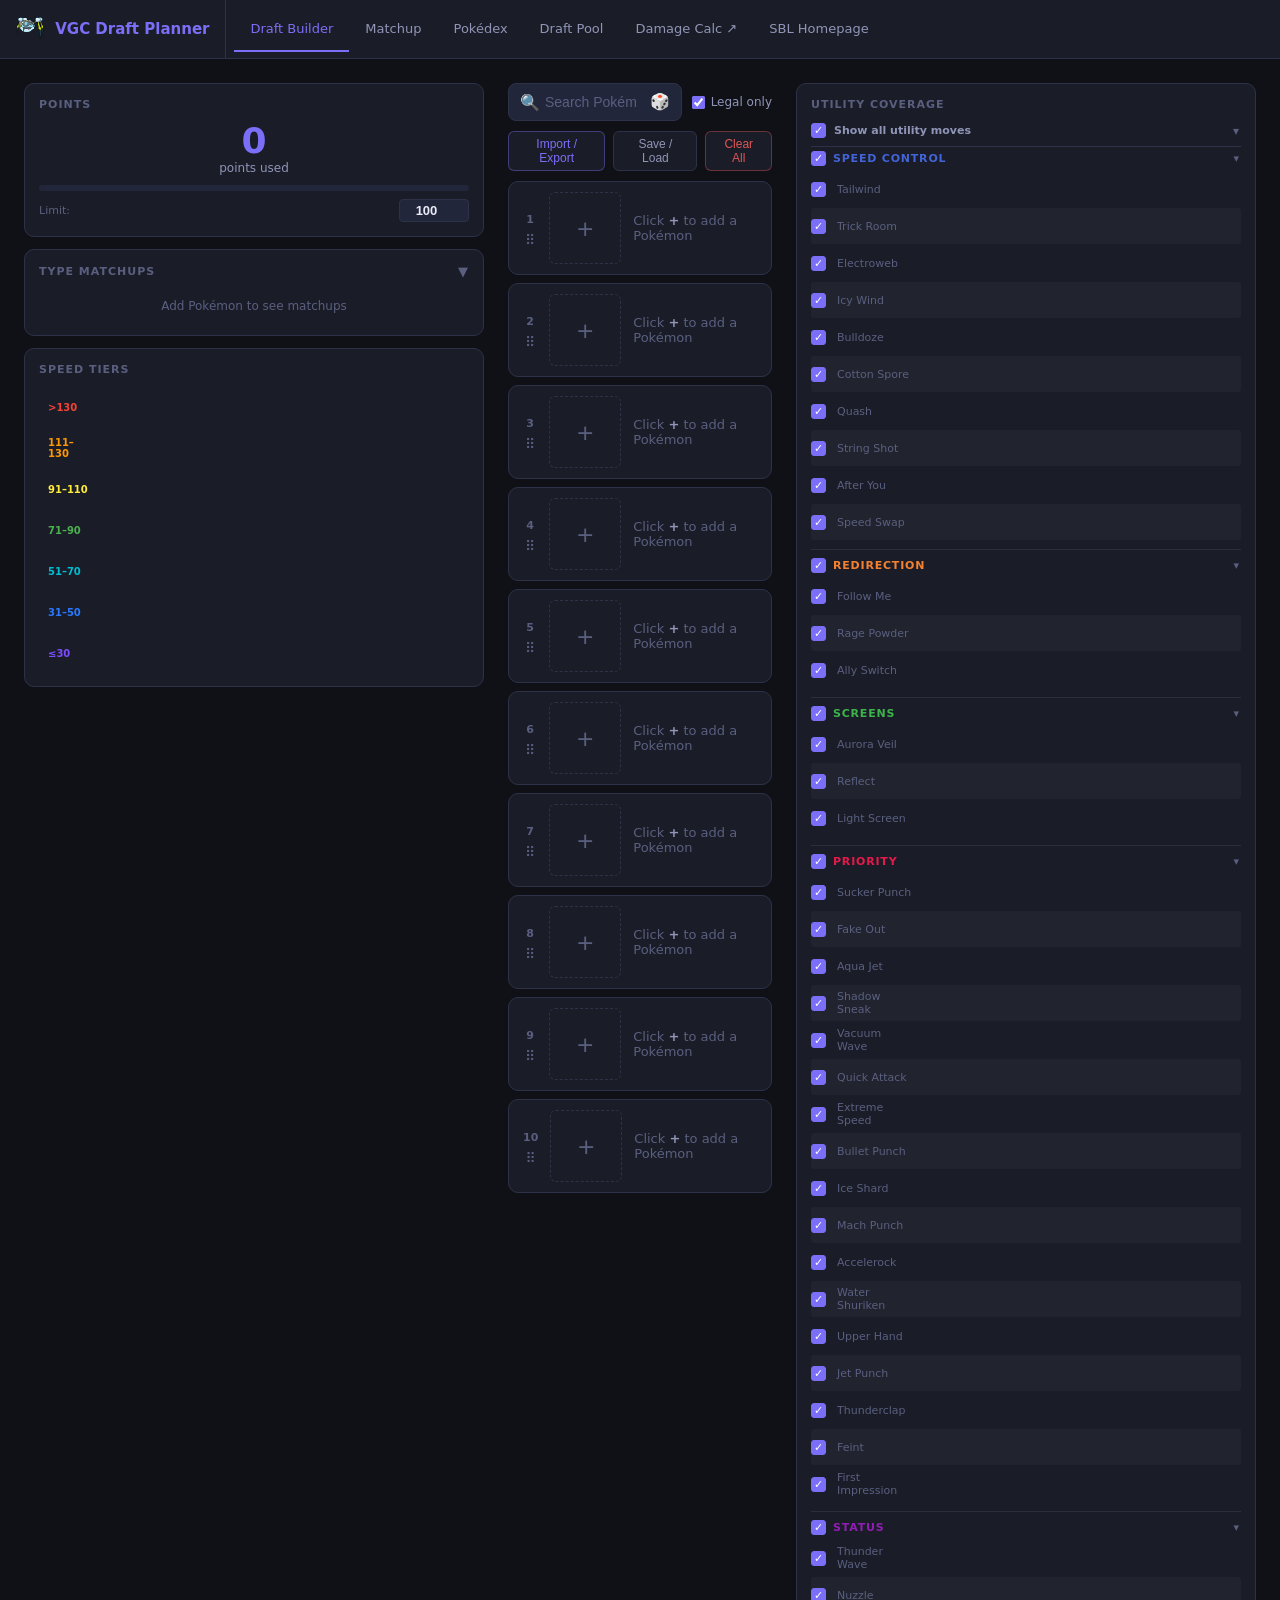
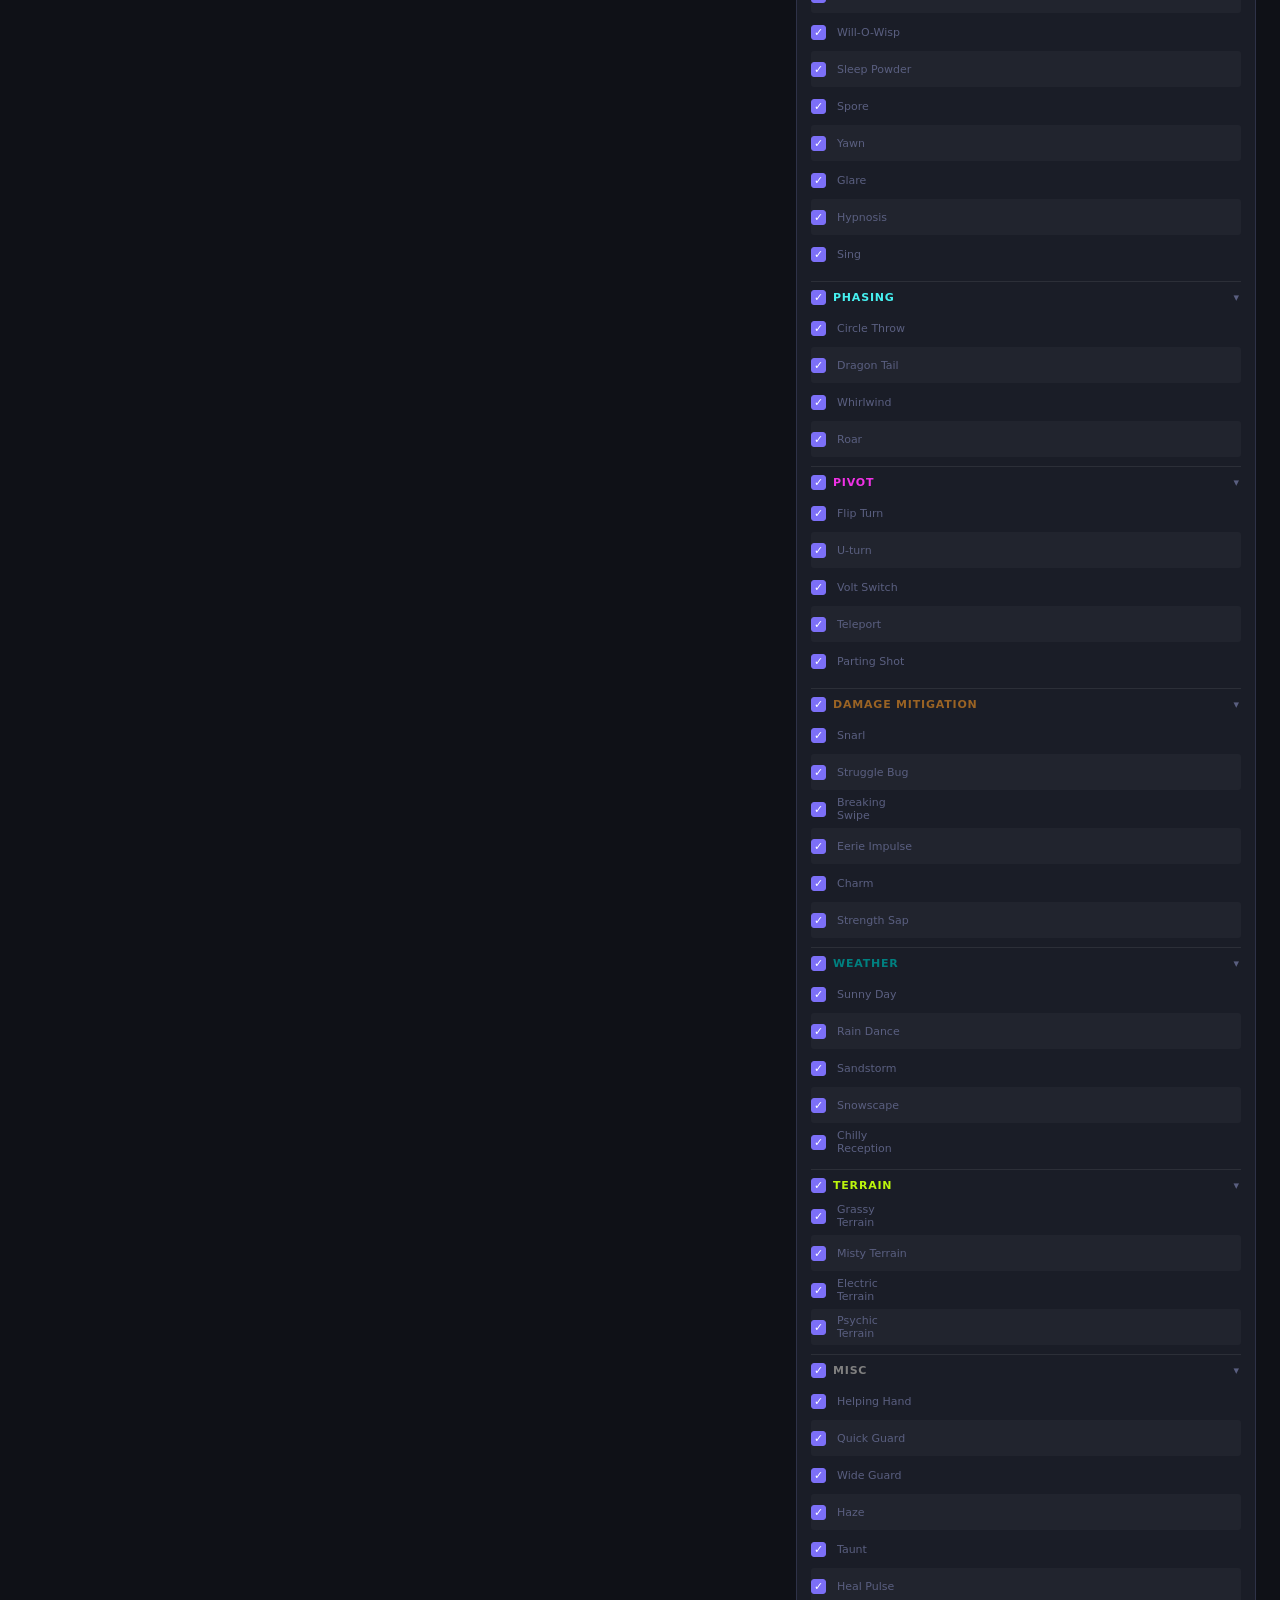
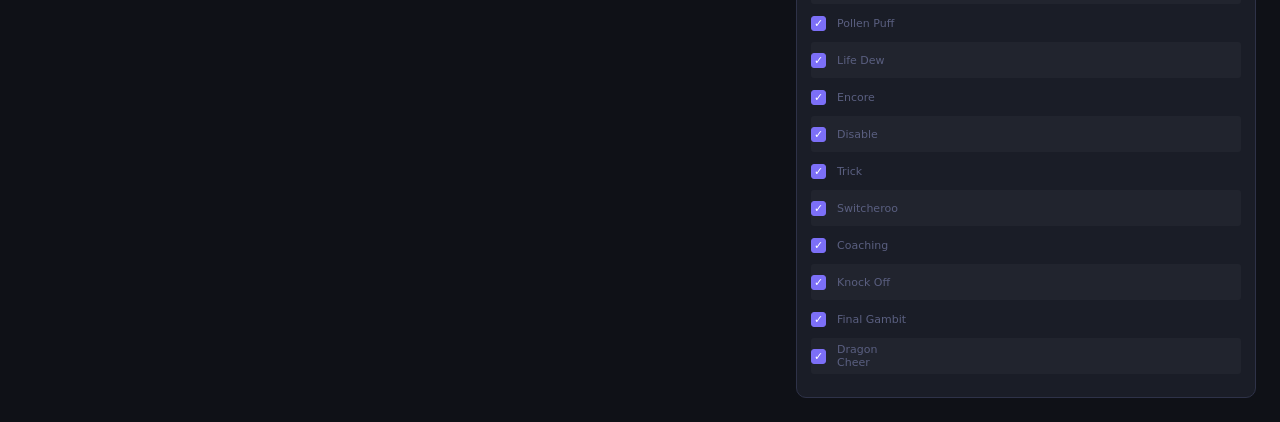
==== commit a896eb00: "Add SBL Link to planner nav bar" ====
--- a/index.html
+++ b/index.html
@@ -14,6 +14,7 @@
   <div class="nav-tab" onclick="showView('index')">Pokédex</div>
   <div class="nav-tab" onclick="showView('pool')">Draft Pool</div>
   <a class="nav-tab" href="https://nerd-of-now.github.io/NCP-VGC-Damage-Calculator/" target="_blank" rel="noopener noreferrer">Damage Calc ↗</a>
+  <a class="nav-tab" href="https://springfieldbattleleague.com" rel="noopener"">SBL Homepage</a>
 </nav>
 
 <div id="view-draft" class="view active">
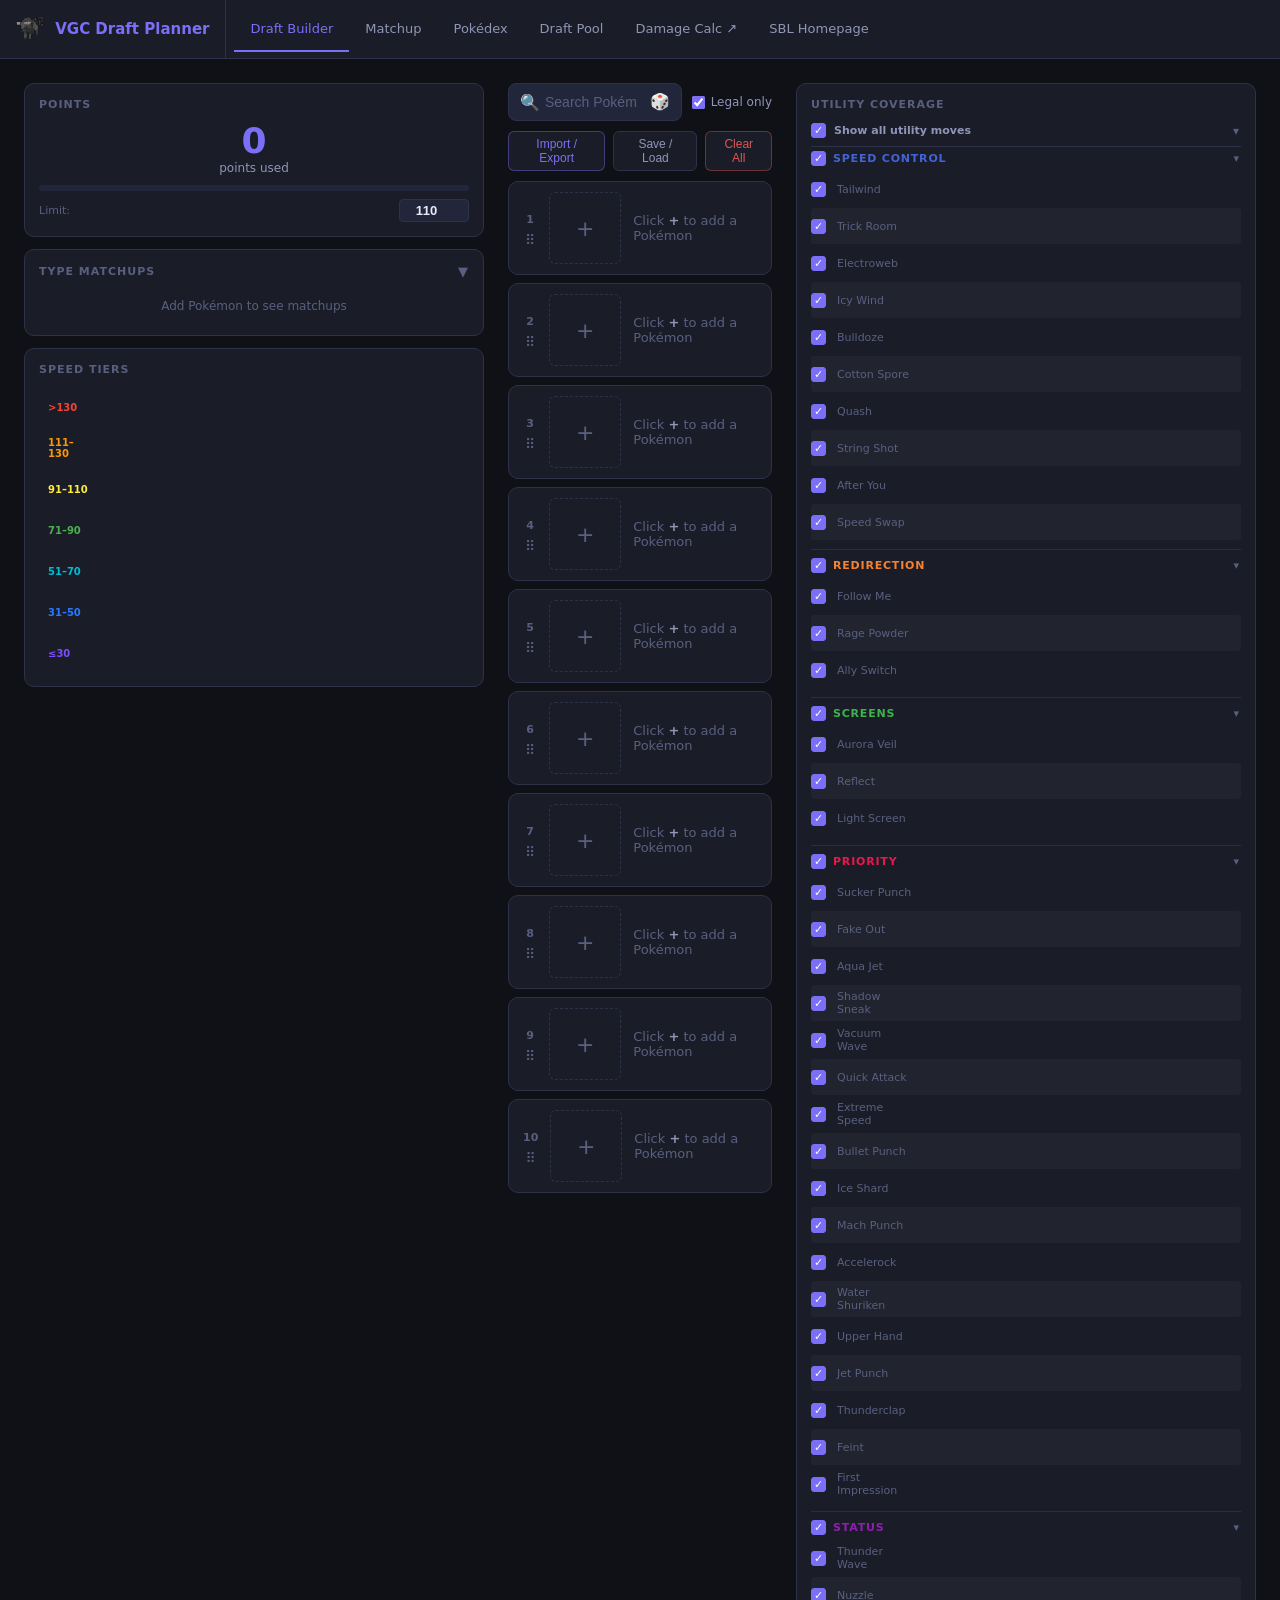
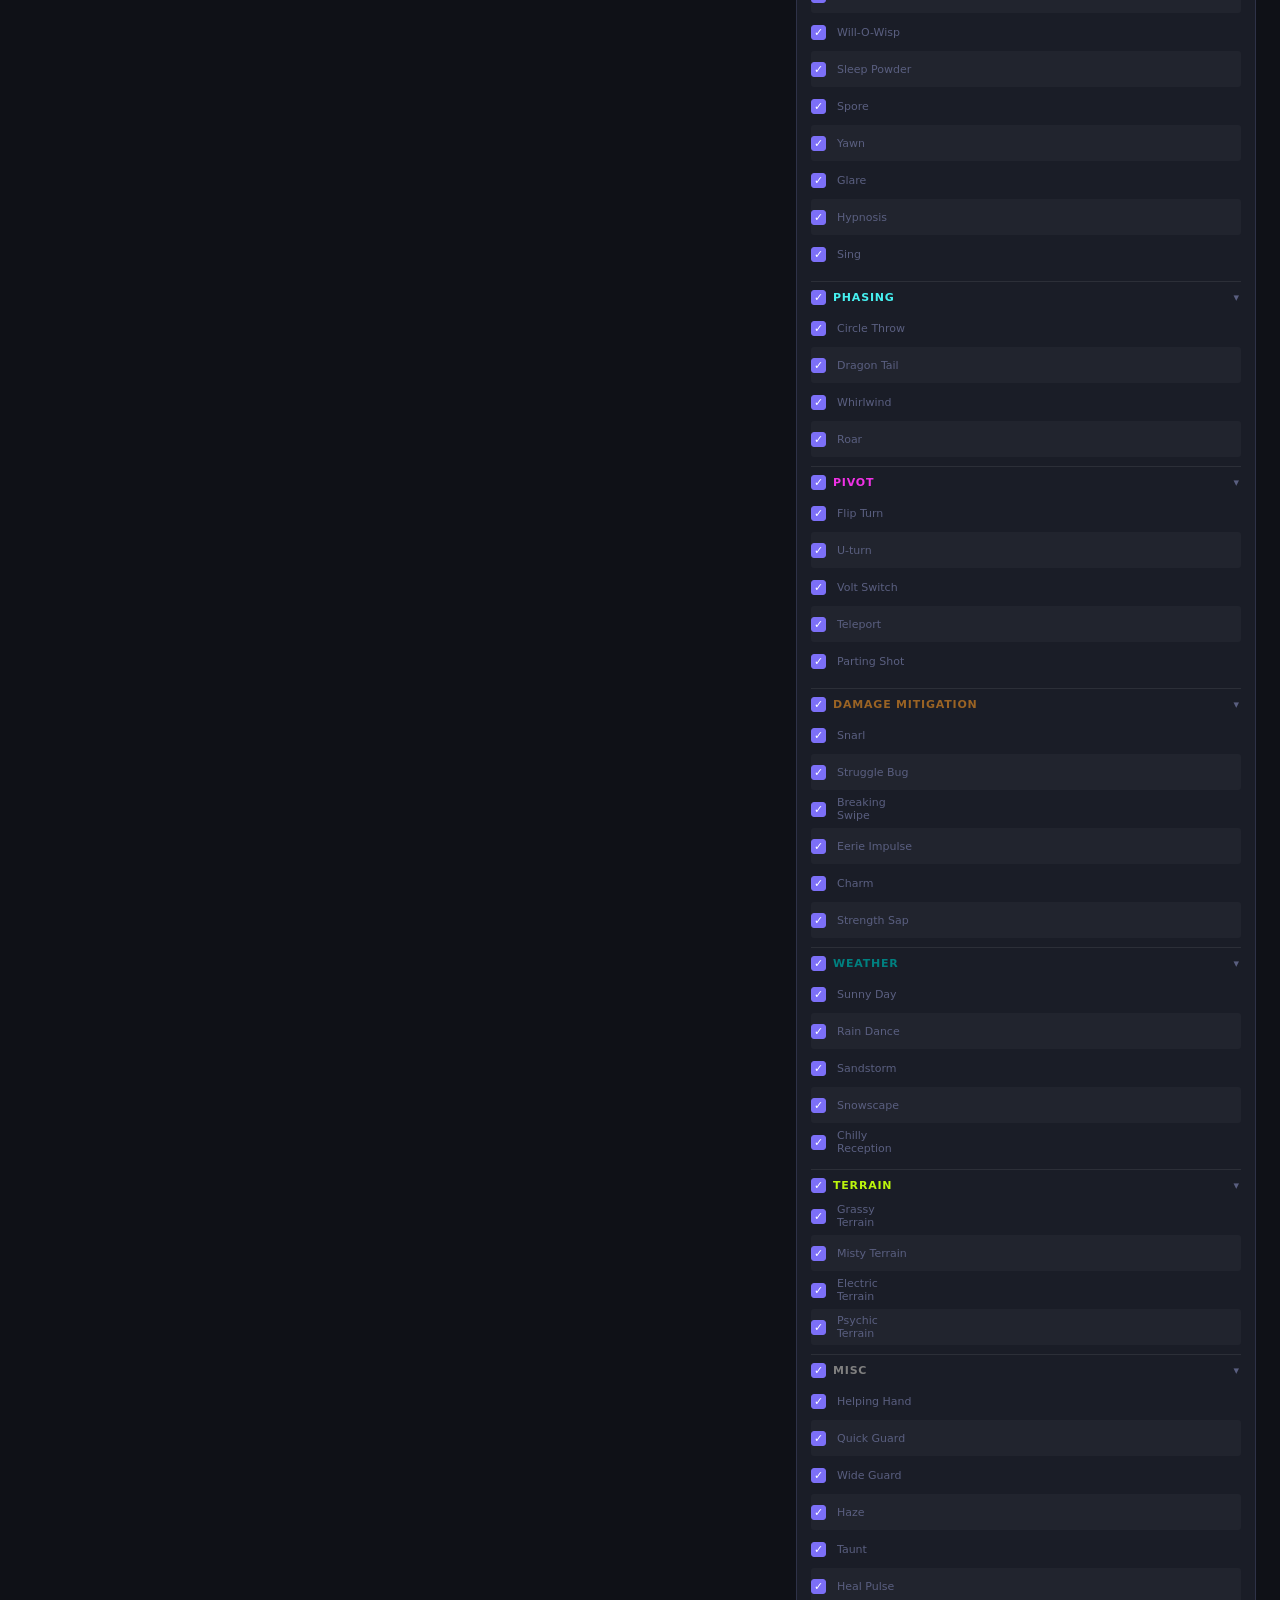
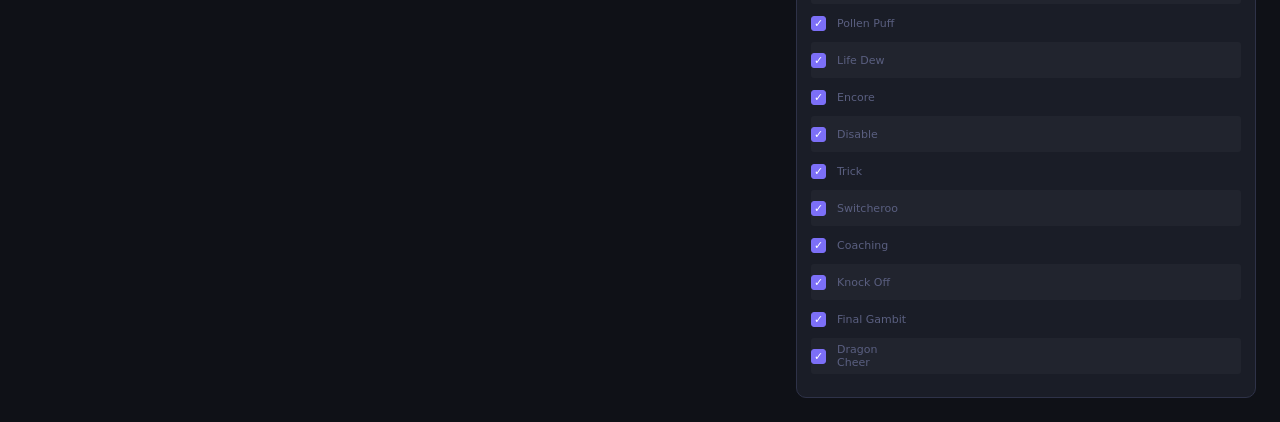
==== commit 3e763cc6: "Default points budget 100 -> 110" ====
--- a/index.html
+++ b/index.html
@@ -24,7 +24,7 @@
         <div class="card-title">Points</div>
         <div class="points-display"><div class="pts-num" id="pts-used">0</div><div class="pts-lbl">points used</div></div>
         <div class="pts-bar-bg"><div class="pts-bar-fill" id="pts-bar"></div></div>
-        <div class="pts-limit-row"><span class="pts-limit-lbl">Limit:</span><input class="pts-limit-inp" type="number" id="pts-limit" value="100" min="0"/></div>
+        <div class="pts-limit-row"><span class="pts-limit-lbl">Limit:</span><input class="pts-limit-inp" type="number" id="pts-limit" value="110" min="0"/></div>
       </div>
       <div class="card" id="tm-card">
         <div class="card-title" style="display:flex;align-items:center;justify-content:space-between;cursor:pointer;user-select:none" onclick="toggleTmExpand()">
